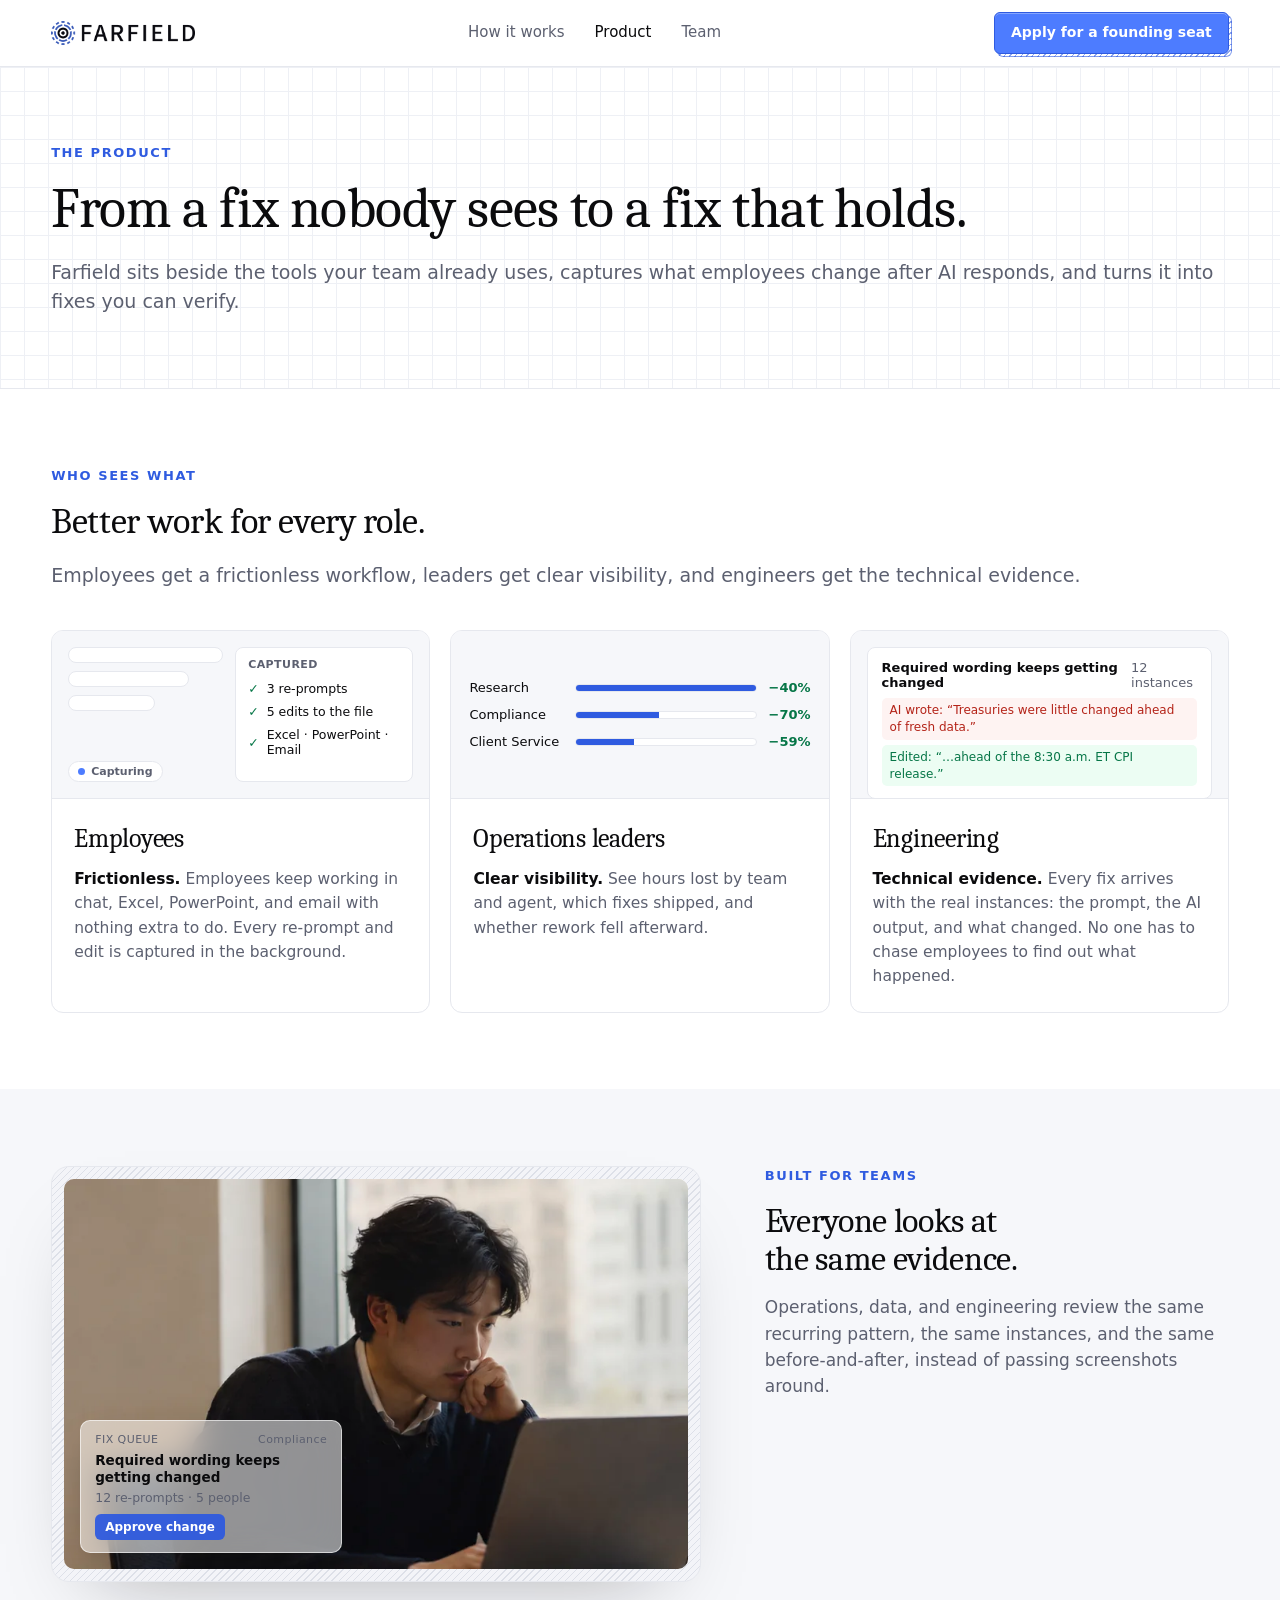
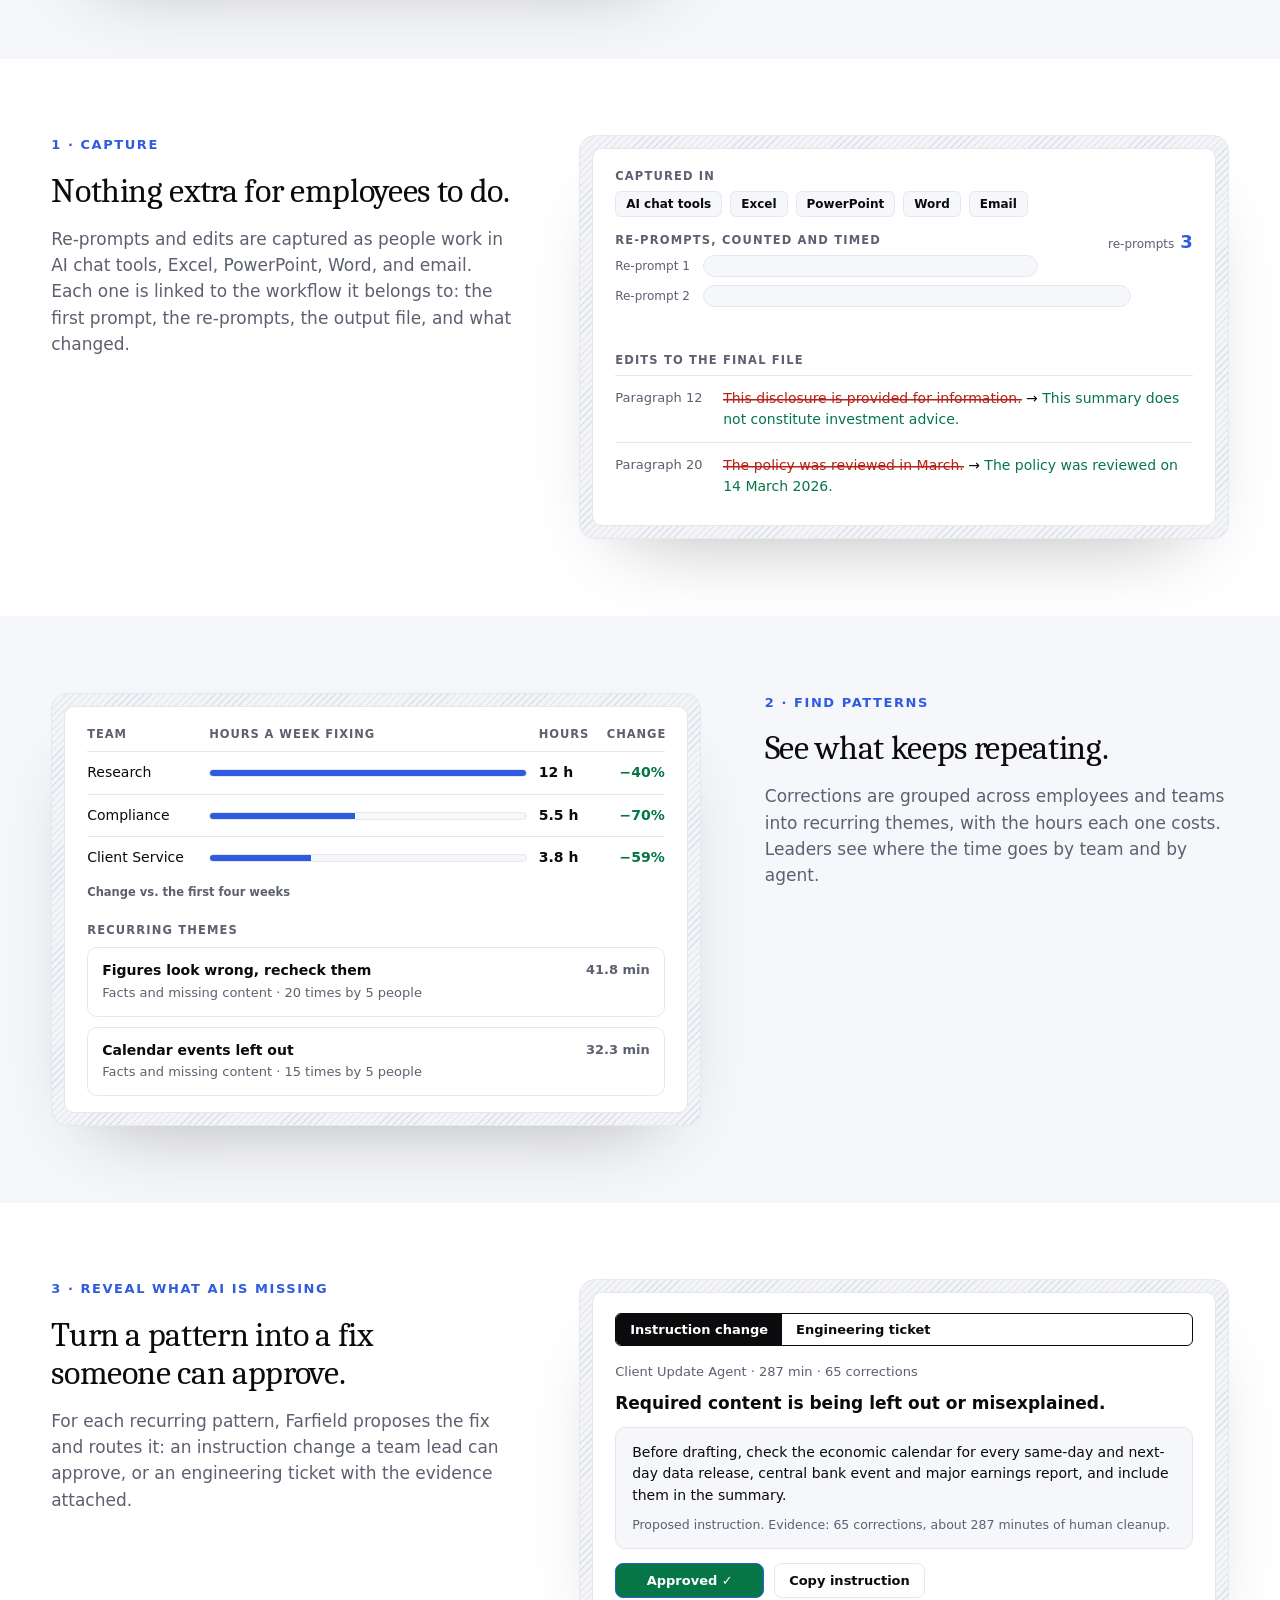
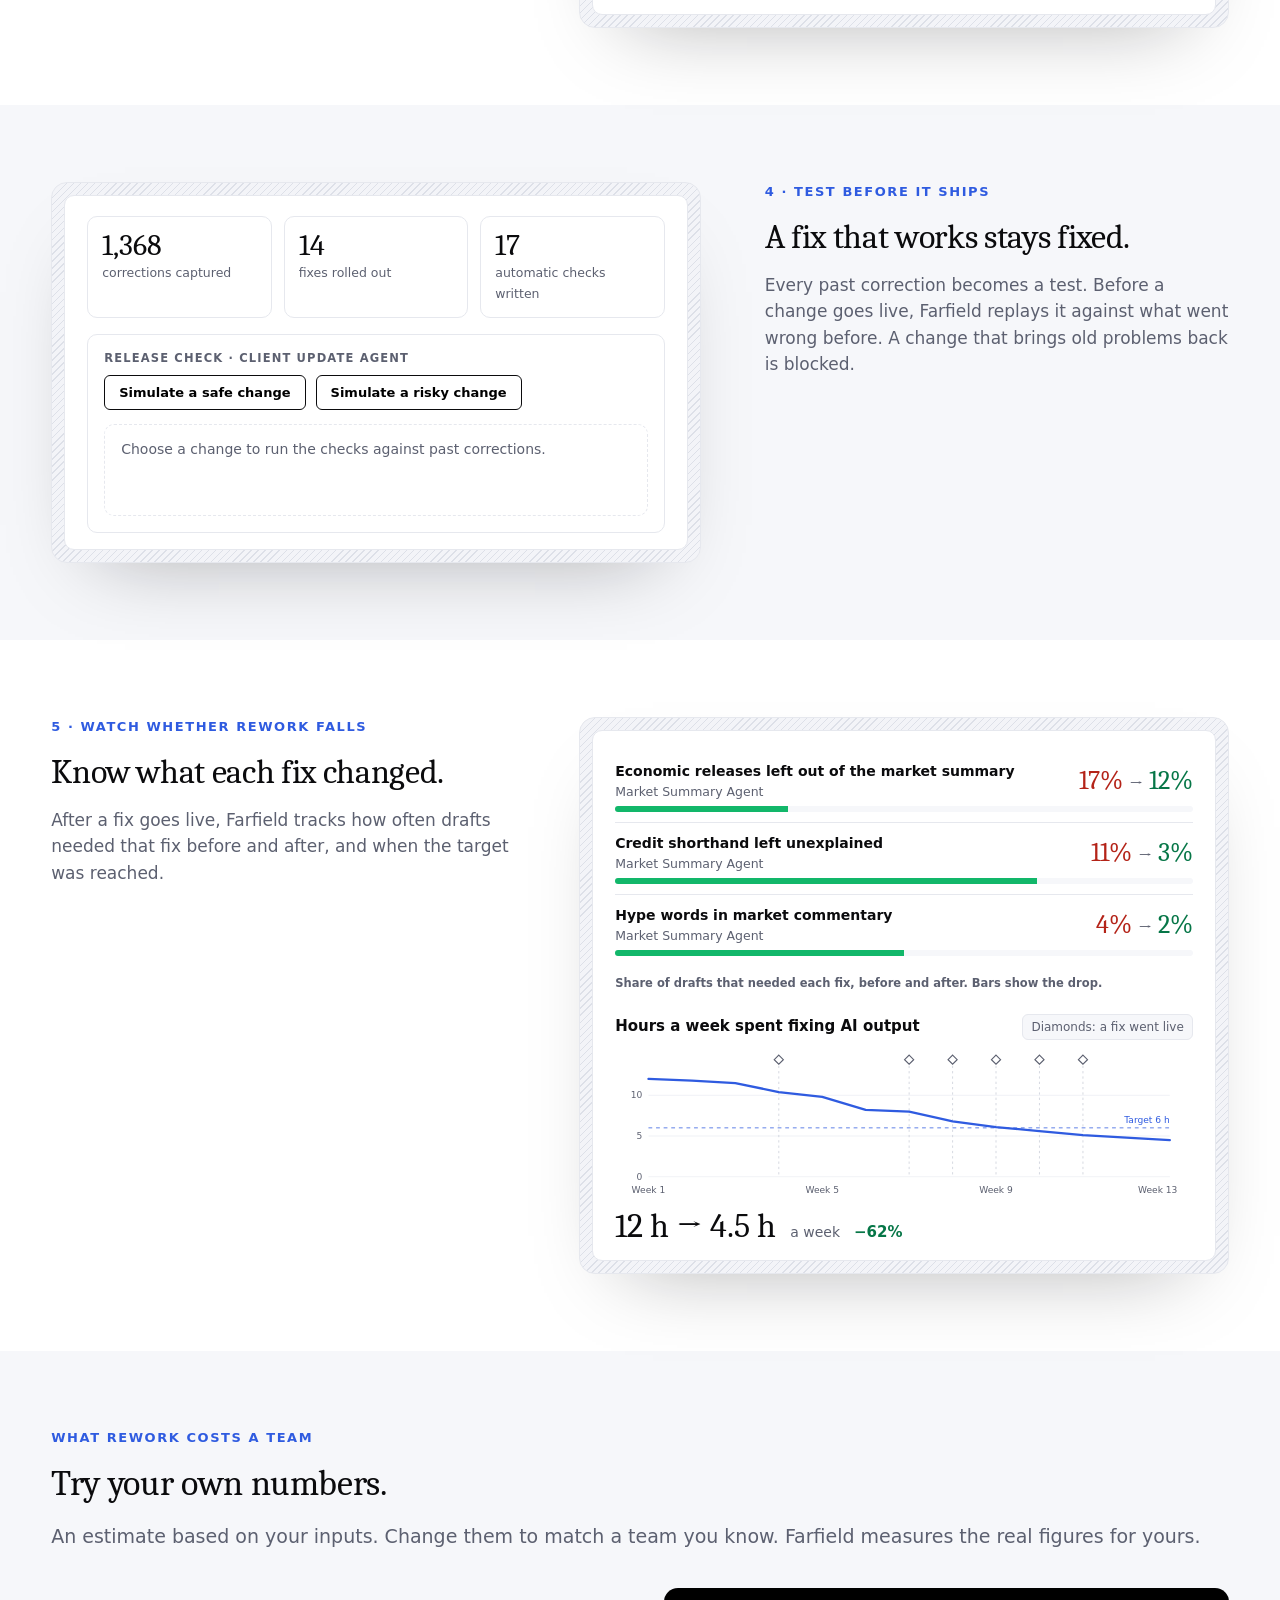
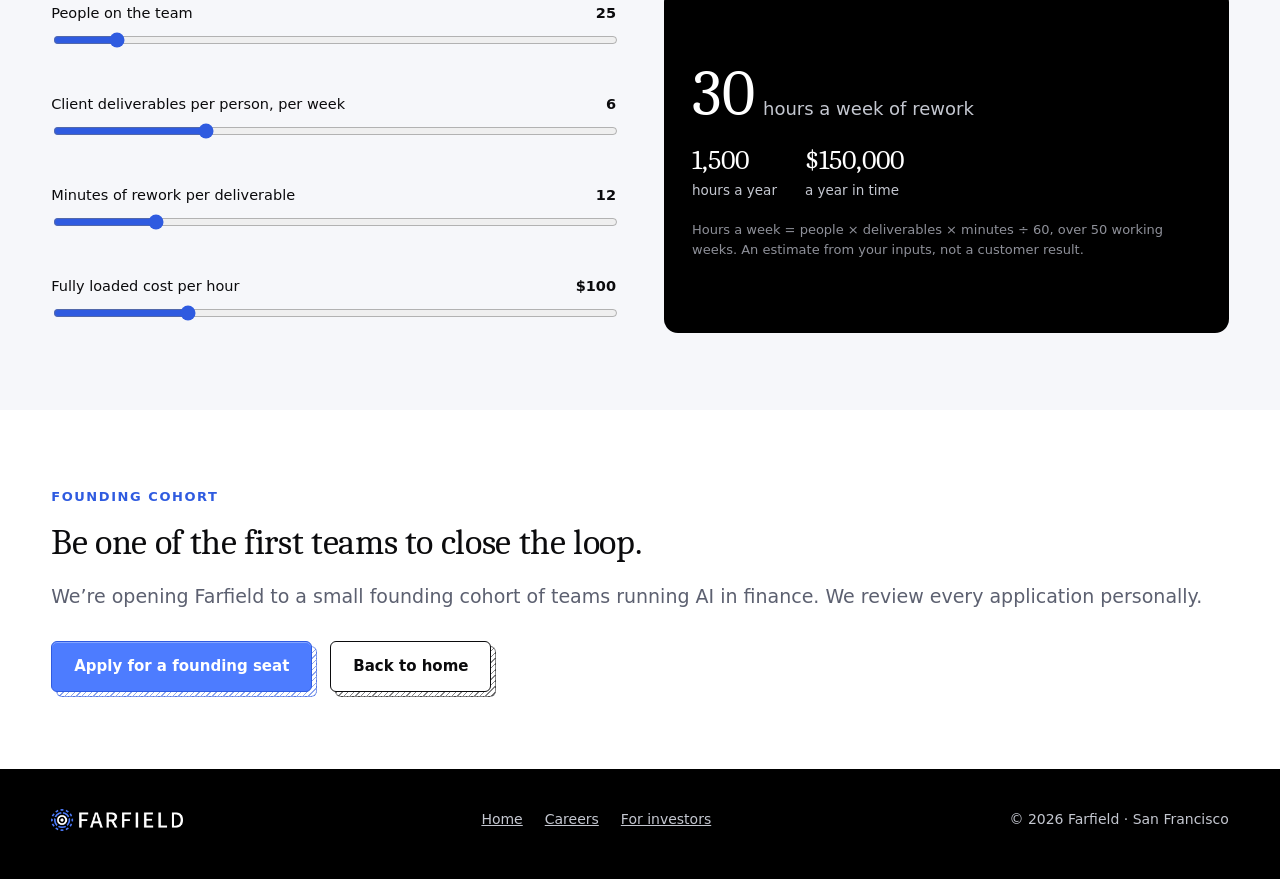
==== product.html @ 7dd1ace3 "Add files via upload" ====
<!doctype html>
<html lang="en" class="no-js">
<head>
<meta charset="utf-8">
<meta name="viewport" content="width=device-width, initial-scale=1">
<title>Product | Farfield</title>
<meta name="description" content="How Farfield captures what employees fix after AI responds, finds the patterns, proposes the fix, tests it, and tracks whether rework falls.">
<meta name="theme-color" content="#ffffff">
<link rel="canonical" href="https://withfarfield.com/product.html">
<link rel="icon" type="image/png" href="assets/favicon-64.png">
<meta property="og:title" content="Farfield | Product"><meta property="og:image" content="https://withfarfield.com/assets/og.png"><meta name="twitter:card" content="summary_large_image">
<script>document.documentElement.className='js';</script>
<style>
@font-face{font-family:"Caladea";src:url("assets/fonts/caladea-regular.woff") format("woff");font-weight:400;font-style:normal;font-display:swap}
@font-face{font-family:"Caladea";src:url("assets/fonts/caladea-bold.woff") format("woff");font-weight:700;font-style:normal;font-display:swap}
@font-face{font-family:"Caladea";src:url("assets/fonts/caladea-italic.woff") format("woff");font-weight:400;font-style:italic;font-display:swap}
:root{
  --ink:#0B0B0D;--muted:#5C6070;--line:#E6E8EE;--grid:#EEF0F5;--mist:#F6F7FA;
  --blue:#4D7CFF;--blue-dk:#2F5BE0;--black:#000;--panel:#0C0C0F;--panel-line:#2E2E34;--muted-d:#C4C7D0;
  /* Headlines: serif. Small text: sans. Swap --sans for the exact Judgment Labs font once confirmed. */
  --serif:"Caladea","Cambria",Georgia,"Times New Roman",serif;
  --sans:"Inter",system-ui,-apple-system,"Segoe UI",Roboto,"Helvetica Neue",Arial,sans-serif;
  --max:1440px;--pad:clamp(20px,4vw,56px);
}
*{box-sizing:border-box}
html{scroll-behavior:smooth;-webkit-text-size-adjust:100%}
body{margin:0;font-family:var(--sans);font-size:17px;line-height:1.55;color:var(--ink);background:#fff;-webkit-font-smoothing:antialiased}
img{max-width:100%;height:auto;display:block}
a{color:inherit}
h1,h2,h3{font-family:var(--serif);font-weight:400;margin:0;letter-spacing:-.01em}
p{margin:0}
.wrap{max-width:var(--max);margin:0 auto;padding:0 var(--pad)}
.skip{position:absolute;left:-999px;top:8px;background:var(--blue);color:#fff;padding:10px 16px;border-radius:8px;z-index:100}
.skip:focus{left:8px}
:focus-visible{outline:2px solid var(--blue);outline-offset:3px;border-radius:6px}
section{padding:clamp(64px,9vw,112px) 0}
.kicker{font-size:13px;letter-spacing:.12em;text-transform:uppercase;font-weight:600;color:var(--blue-dk);margin:0 0 16px}
h2{font-size:clamp(30px,4vw,48px);line-height:1.12;max-width:24ch}
.sub{color:var(--muted);font-size:clamp(17px,1.5vw,19px);max-width:56ch;margin-top:18px}

/* announcement + nav */
.ann{background:var(--black);color:#fff;font-size:15px;text-align:center;padding:11px 44px;position:relative}
.ann a{color:#fff;text-decoration:underline;text-underline-offset:3px;margin-left:8px;white-space:nowrap}
.ann button{position:absolute;right:12px;top:50%;transform:translateY(-50%);background:none;border:0;color:#fff;font-size:20px;line-height:1;cursor:pointer;padding:6px 10px;opacity:.8}
.nav{position:sticky;top:0;z-index:40;background:rgba(255,255,255,.86);-webkit-backdrop-filter:saturate(160%) blur(12px);backdrop-filter:saturate(160%) blur(12px);border-bottom:1px solid var(--line)}
.nav .wrap{display:flex;align-items:center;justify-content:space-between;height:66px;gap:20px}
.nav img{height:24px;width:auto}
.nav ul{display:flex;gap:30px;list-style:none;margin:0;padding:0;font-size:15px}
.nav ul a{text-decoration:none;color:var(--muted)}
.nav ul a:hover{color:var(--ink)}
.btn{display:inline-flex;align-items:center;gap:8px;font:inherit;font-size:15px;font-weight:600;text-decoration:none;border-radius:9px;padding:12px 20px;border:1px solid transparent;cursor:pointer;transition:transform .15s ease,background .15s ease,border-color .15s ease;white-space:nowrap}
.btn.primary{background:var(--blue);color:#fff}
.btn.primary:hover{background:#6189ff;transform:translateY(-1px)}
.btn.ghost{background:#fff;color:var(--ink);border-color:var(--line)}
.btn.ghost:hover{border-color:#c9cdd8}
.btn.sm{padding:9px 16px;font-size:14px}
.btn .short{display:none}

/* hero */
.hero{position:relative;padding:92px 0 96px;overflow:hidden;background-color:#fff;
  background-image:linear-gradient(var(--grid) 1px,transparent 1px),linear-gradient(90deg,var(--grid) 1px,transparent 1px);background-size:24px 24px;background-position:0 0}
.hero::after{content:"";position:absolute;left:0;right:0;bottom:0;height:140px;background:linear-gradient(rgba(255,255,255,0),#fff);pointer-events:none;z-index:1}
#field{position:absolute;inset:0;width:100%;height:100%;z-index:0;pointer-events:none}
.hero .wrap{position:relative;z-index:2}
.tray{position:relative;width:min(700px,100%);padding:14px;border-radius:20px;background:repeating-linear-gradient(135deg,#DDE0E8 0 1px,transparent 1px 5px),#F3F4F8;box-shadow:0 40px 90px -40px rgba(11,11,13,.3),0 1px 0 rgba(255,255,255,.8) inset}
.tray-tab{position:absolute;left:20px;top:-34px;height:36px;padding:0 20px;display:flex;align-items:center;font-size:14px;color:var(--muted);border-radius:12px 12px 0 0;background:repeating-linear-gradient(135deg,#DDE0E8 0 1px,transparent 1px 5px),#F3F4F8}
.tray-card{background:#fff;border:1px solid var(--line);border-radius:12px;padding:clamp(28px,4vw,48px)}
.tray h1{font-size:clamp(32px,3.6vw,50px);line-height:1.1}
.tray .sub{margin-top:22px;max-width:46ch}
.cta-row{display:flex;flex-wrap:wrap;gap:12px;margin-top:32px}
.snippet{position:absolute;z-index:3;right:max(var(--pad),calc((100vw - var(--max))/2 + var(--pad)));bottom:84px;width:340px;background:#fff;border:1px solid var(--line);border-radius:14px;padding:18px 18px 16px;box-shadow:0 30px 70px -30px rgba(11,11,13,.35);font-size:14px}
.snippet .top{display:flex;justify-content:space-between;align-items:center;color:var(--muted);font-size:12px;letter-spacing:.04em;margin-bottom:12px}
.snippet .chip{background:var(--mist);border-radius:999px;padding:3px 10px;color:var(--muted)}
.snippet h3{font-family:var(--sans);font-size:16px;font-weight:600;letter-spacing:0;line-height:1.3}
.snippet .meta{color:var(--muted);margin-top:4px}
.snippet .bar{height:6px;border-radius:99px;background:#ECEEF3;margin:14px 0 14px;overflow:hidden}
.snippet .bar i{display:block;height:100%;width:86%;background:var(--blue-dk);border-radius:99px}
.snippet .row{display:flex;gap:8px}
.snippet .pb{font-size:13px;font-weight:600;border-radius:8px;padding:8px 12px;border:1px solid var(--line)}
.snippet .pb.p{background:var(--blue-dk);border-color:var(--blue-dk);color:#fff}

/* problem */
.problem{background:#fff}
.flow{display:grid;grid-template-columns:repeat(4,1fr);gap:26px;margin:44px 0 0;padding:0;list-style:none}
.flow li{position:relative;background:#fff;border:1px solid var(--line);border-radius:14px;padding:22px 20px 24px;font-size:16px;line-height:1.45}
.flow li b{display:block;font-family:var(--serif);font-weight:400;font-size:32px;line-height:1;color:var(--blue-dk);margin-bottom:14px}
.flow li:not(:last-child)::after{content:"\203A";position:absolute;right:-20px;top:50%;transform:translateY(-50%);font-size:28px;color:var(--blue-dk)}
.flow li.hl{background:var(--black);border-color:var(--black);color:#fff}
.flow li.hl b{color:var(--blue)}
.contrast{margin-top:34px;color:var(--muted);max-width:66ch;font-size:16px}

/* how it works: tab viewer */
.how{background:var(--mist)}
.viewer{display:grid;grid-template-columns:minmax(0,5fr) minmax(0,7fr);gap:clamp(24px,4vw,48px);margin-top:48px;align-items:start}
.tabs{display:grid;gap:10px}
.tab{display:block;width:100%;text-align:left;font:inherit;background:transparent;border:1px solid transparent;border-radius:12px;padding:16px 18px;cursor:pointer;color:var(--muted);transition:background .15s,border-color .15s}
.tab .n{font-family:var(--serif);font-size:20px;color:var(--blue-dk);margin-right:10px}
.tab .t{font-family:var(--serif);font-size:22px;color:var(--ink)}
.tab .d{display:none;margin-top:8px;font-size:15.5px;line-height:1.5;color:var(--muted)}
.tab[aria-selected="true"]{background:#fff;border-color:var(--line);box-shadow:0 14px 40px -26px rgba(11,11,13,.25)}
.tab[aria-selected="true"] .d{display:block}
.tab:hover{background:rgba(255,255,255,.7)}
.frame{background:#fff;border:1px solid var(--line);border-radius:14px;padding:14px;box-shadow:0 30px 70px -40px rgba(11,11,13,.3)}
.frame figure{margin:0}
.frame img{width:100%;border-radius:8px;background:#fff}
.frame figcaption{margin-top:10px;font-size:12.5px;letter-spacing:.04em;color:var(--muted)}

/* hearing */
.hearing{background:var(--black);color:#fff}
.hearing h2{color:#fff;max-width:18ch}
.hearing .kicker{color:var(--blue)}
.hearing .sub{color:var(--muted-d)}
.cards3{display:grid;grid-template-columns:repeat(3,1fr);gap:18px;margin-top:48px}
.hc{background:#111116;border:1px solid #3A3D48;border-radius:16px;padding:32px 30px 36px}
.hc .num{display:inline-flex;align-items:center;justify-content:center;width:34px;height:34px;border-radius:50%;border:1px solid var(--blue);color:var(--blue);font-size:14px;font-weight:600;margin-bottom:22px}
.hc h3{font-size:28px;line-height:1.2;margin-bottom:14px}
.hc p{color:#D5D8E0;font-size:17px;line-height:1.6}

/* team */
.story{display:grid;grid-template-columns:7fr 5fr;gap:clamp(28px,5vw,72px);margin-top:44px;align-items:start}
.story h3{font-size:28px;margin-bottom:18px}
.story-main p{font-size:18px;line-height:1.65;color:#2A2D38;margin-bottom:18px;max-width:64ch}
.why{background:#fff;border:1px solid var(--line);border-radius:16px;padding:28px 28px 10px;list-style:none;margin:0}
.why li{padding:0 0 20px;font-size:16px;line-height:1.5;color:var(--muted)}
.why b{display:block;color:var(--ink);font-family:var(--serif);font-weight:400;font-size:21px;margin-bottom:4px}
.founders{display:grid;grid-template-columns:repeat(2,1fr);gap:20px;margin-top:48px}
.person{background:#fff;border:1px solid var(--line);border-radius:16px;padding:26px 28px;display:flex;gap:22px;align-items:center}
.person h3{font-size:28px}
.person .role{color:var(--muted);margin:4px 0 0;font-size:16px}
.person a{display:inline-block;margin-top:12px;color:var(--blue-dk);font-size:15px;font-weight:600;text-decoration:none}
.person a:hover{text-decoration:underline}
.avatar{width:92px;height:92px;border-radius:50%;flex:none;background:#E9ECF4 center/cover no-repeat;border:1px solid var(--line);display:flex;align-items:center;justify-content:center;font-family:var(--serif);font-size:30px;color:var(--blue-dk)}
.avatar.has-photo span{display:none}
.team-sec{background:var(--mist)}

/* apply */
.apply{background:#fff}
.apply .grid{display:grid;grid-template-columns:1fr 1fr;gap:clamp(32px,5vw,72px);align-items:start}
.formcard{background:var(--black);color:#fff;border-radius:18px;padding:clamp(26px,3vw,36px)}
.formcard h3{font-size:26px;margin-bottom:6px}
.formcard .hint{color:var(--muted-d);font-size:15px;margin-bottom:18px}
label{display:block;font-size:14px;color:var(--muted-d);margin:14px 0 6px}
input,select,textarea{width:100%;font:inherit;font-size:16px;color:#fff;background:#14141A;border:1px solid var(--panel-line);border-radius:9px;padding:12px 14px}
textarea{min-height:88px;resize:vertical}
input::placeholder,textarea::placeholder{color:#7b7f8d}
select{appearance:none;-webkit-appearance:none;background-image:linear-gradient(45deg,transparent 50%,#C4C7D0 50%),linear-gradient(135deg,#C4C7D0 50%,transparent 50%);background-position:calc(100% - 20px) 52%,calc(100% - 14px) 52%;background-size:6px 6px,6px 6px;background-repeat:no-repeat}
.two{display:grid;grid-template-columns:1fr 1fr;gap:14px}
.more{background:none;border:0;color:var(--blue);font:inherit;font-size:14px;cursor:pointer;padding:0;margin-top:14px}
.more[hidden]{display:none}
#extra[hidden]{display:none}
.hp{position:absolute;left:-9999px;opacity:0}
.formcard .btn{width:100%;justify-content:center;margin-top:22px;padding:14px 20px;font-size:16px}
.status{margin-top:14px;font-size:15px;color:#8FAEFF;min-height:1.2em}

footer{background:var(--black);color:var(--muted-d);padding:40px 0 48px;font-size:14px}
footer .wrap{display:flex;flex-wrap:wrap;gap:18px 36px;align-items:center;justify-content:space-between}
footer img{height:22px;width:auto}
footer .links{display:flex;gap:22px;flex-wrap:wrap}
footer a{color:var(--muted-d)}


/* ---- animated spreadsheet story ---- */
.sflow{display:grid;grid-template-columns:repeat(4,1fr);gap:26px;margin:44px 0 0;padding:0;list-style:none}
.sflow li{position:relative;background:#fff;border:1px solid var(--line);border-radius:14px;transition:border-color .3s,box-shadow .3s}
.sflow li:not(:last-child)::after{content:"\203A";position:absolute;right:-20px;top:46px;font-size:28px;color:var(--blue-dk);z-index:2}
.sflow li.active{border-color:var(--blue);box-shadow:0 18px 44px -26px rgba(47,91,224,.55)}
.sflow .viz{position:relative;height:128px;background:var(--mist);border-radius:13px 13px 0 0;border-bottom:1px solid var(--line);overflow:hidden}
.sflow .cap{padding:18px 20px 22px;font-size:16px;line-height:1.45}
.sflow .cap b{display:block;font-family:var(--serif);font-weight:400;font-size:30px;line-height:1;color:var(--blue-dk);margin-bottom:10px}
.sflow li.hl{background:var(--black);border-color:var(--black);color:#fff}
.sflow li.hl.active{border-color:var(--blue)}
.sflow li.hl .viz{background:#111116;border-bottom-color:#2E2E34}
.sflow li.hl .cap b{color:var(--blue)}
/* 1: sheet */
.sheet{position:absolute;inset:14px 16px;display:grid;grid-template-rows:repeat(4,1fr);gap:6px}
.sr{display:grid;grid-template-columns:1fr 1.2fr 1fr;gap:6px}
.sr:nth-child(1){--r:0}.sr:nth-child(2){--r:1}.sr:nth-child(3){--r:2}.sr:nth-child(4){--r:3}
.sr i{display:block;background:#fff;border:1px solid var(--line);border-radius:3px;opacity:0;transform:scaleX(.6);transform-origin:left;transition:opacity .35s ease,transform .35s ease;transition-delay:calc(var(--r)*.16s + var(--c)*.07s)}
.sr i:nth-child(1){--c:0}.sr i:nth-child(2){--c:1}.sr i:nth-child(3){--c:2}
.on .sr i{opacity:1;transform:none}
.sr.hot .lab{display:flex;align-items:center;padding-left:6px;font:12px var(--sans);color:var(--muted);font-style:normal}
.sr.hot .val{display:flex;align-items:center;justify-content:center;font:600 13px var(--sans);font-style:normal;color:#B42318;background:#FEF3F2;border-color:#FDA29B}
.tag{position:absolute;right:10px;top:8px;font:600 11px var(--sans);background:#FEF3F2;color:#B42318;border:1px solid #FDA29B;border-radius:99px;padding:2px 8px;opacity:0;transform:translateY(-4px);transition:opacity .35s ease 1s,transform .35s ease 1s}
.on .tag{opacity:1;transform:none}
/* 2: re-prompts */
.chat{position:absolute;left:16px;right:16px;top:14px;display:grid;gap:8px}
.chat .ln{display:block;height:20px;border-radius:10px;background:#fff;border:1px solid var(--line);width:0;opacity:0;transition:width .5s ease,opacity .3s ease}
.on .chat .ln:nth-child(1){width:62%;opacity:1;transition-delay:.2s}
.on .chat .ln:nth-child(2){width:80%;opacity:1;transition-delay:.9s;justify-self:end}
.on .chat .ln:nth-child(3){width:54%;opacity:1;transition-delay:1.6s}
.cnt{position:absolute;right:14px;bottom:8px;font:12px var(--sans);color:var(--muted)}
.cnt b{font:600 16px var(--sans);color:var(--blue-dk);margin-left:4px}
/* 3: fix by hand */
.fixcell{position:absolute;left:50%;top:46%;transform:translate(-50%,-50%);display:flex;align-items:center;gap:12px;font:600 22px var(--sans);white-space:nowrap}
.fixcell .o{position:relative;color:#B42318;background:#FEF3F2;border:1px solid #FDA29B;padding:6px 14px;border-radius:6px}
.fixcell .o::after{content:"";position:absolute;left:8px;right:8px;top:50%;height:2px;background:#B42318;transform:scaleX(0);transform-origin:left;transition:transform .5s ease .2s}
.on .fixcell .o::after{transform:scaleX(1)}
.fixcell .ar{color:var(--muted);font-size:18px;opacity:0;transition:opacity .3s ease .7s}
.on .fixcell .ar{opacity:1}
.fixcell .n{color:#067647;background:#ECFDF3;border:1px solid #A6F4C5;padding:6px 14px;border-radius:6px;opacity:0;transform:translateX(-8px);transition:opacity .45s ease .9s,transform .45s ease .9s}
.on .fixcell .n{opacity:1;transform:none}
.note{position:absolute;left:0;right:0;bottom:10px;text-align:center;font:12px var(--sans);color:var(--muted)}
/* 4: dots converge */
.dots{position:absolute;inset:0}
.dots i{position:absolute;width:9px;height:9px;border-radius:50%;background:var(--blue);opacity:0}
.on .dots i{animation:dotflow 2.3s ease forwards;animation-delay:calc(var(--k)*.06s)}
@keyframes dotflow{0%{opacity:0;transform:translate(0,0) scale(1)}15%{opacity:1}50%{opacity:1;transform:translate(0,0) scale(1)}85%{opacity:1;transform:translate(var(--tx),var(--ty)) scale(.5)}100%{opacity:0;transform:translate(var(--tx),var(--ty)) scale(.3)}}
.pillx{position:absolute;left:50%;top:50%;transform:translate(-50%,-50%) scale(.7);opacity:0;background:#fff;color:#000;font:600 13px var(--sans);padding:7px 14px;border-radius:999px;white-space:nowrap;transition:opacity .4s ease 1.9s,transform .4s ease 1.9s}
.on .pillx{opacity:1;transform:translate(-50%,-50%) scale(1)}

/* ---- field diagram ---- */
.field{background:var(--black);color:#fff}
.field .kicker{color:var(--blue)}
.field h2{color:#fff}
.field .sub{color:var(--muted-d)}
.field-grid{display:grid;grid-template-columns:5fr 7fr;gap:clamp(24px,5vw,72px);align-items:center}
.diagram svg{width:100%;height:auto;display:block}
.rg{animation:pulse 4s ease-in-out infinite;animation-delay:calc(var(--i)*.32s)}
@keyframes pulse{0%,100%{opacity:.38}40%{opacity:1}}
.dg-cap{display:none}
.dg-b{font:600 15px var(--sans);letter-spacing:.14em;fill:#8FAEFF}
.dg-s{font:400 22px var(--serif);fill:#fff}

/* ---- product cards in code ---- */
.frame .ui{padding:8px 8px 4px;font-size:14px;color:var(--ink)}
.ui[hidden]{display:none}
.ui-head{display:flex;justify-content:space-between;align-items:center;gap:10px;flex-wrap:wrap;margin-bottom:6px}
.ui-head b{font-weight:600;font-size:15px}
.pill{font-size:12px;background:var(--mist);border:1px solid var(--line);border-radius:6px;padding:3px 8px;color:var(--muted)}
.ui-sub{color:var(--muted);font-size:13px;margin-bottom:12px}
.smp{margin-top:14px;font-size:12.5px;letter-spacing:.04em;color:var(--muted)}
.drow{display:grid;grid-template-columns:96px 1fr;gap:12px;padding:12px 0;border-top:1px solid var(--line);align-items:start}
.drow .loc{color:var(--muted);font-size:13px}
.drow .txt{line-height:1.5}
.old{color:#B42318;background:linear-gradient(#B42318,#B42318) no-repeat 0 58%/0% 1.5px;transition:background-size .6s ease var(--d,0s)}
.live .old{background-size:100% 1.5px}
.new{color:#067647;opacity:0;transform:translateY(3px);transition:opacity .5s ease calc(var(--d,0s) + .55s),transform .5s ease calc(var(--d,0s) + .55s)}
.live .new{opacity:1;transform:none}
.rm{color:var(--muted)}
.bar-row{display:flex;justify-content:space-between;margin-top:14px;font-size:14px}
.bar-row em{font-style:normal;color:var(--muted)}
.track{height:7px;border-radius:99px;background:#ECEEF3;margin-top:8px;overflow:hidden}
.track i{display:block;height:100%;width:0;background:var(--blue-dk);border-radius:99px;transition:width .9s ease .15s}
.live .track i{width:var(--w)}
.cluster{margin-top:20px;border:1px solid var(--line);border-radius:10px;padding:14px 16px;display:flex;gap:16px;align-items:center}
.ppl{display:flex}
.ppl i{width:24px;height:24px;border-radius:50%;border:2px solid #fff;background:#E1E5EF;margin-left:-6px;transition:background .3s ease calc(var(--k)*.15s + .5s)}
.ppl i:first-child{margin-left:0}
.live .ppl i{background:var(--blue-dk)}
.cluster b{display:block;font-weight:600}
.cluster span{color:var(--muted);font-size:13px}
.fixcard .meta{display:flex;gap:10px;align-items:center;flex-wrap:wrap;color:var(--muted);font-size:13px}
.fixcard .meta i{display:inline-block;width:8px;height:8px;border-radius:50%;background:var(--blue-dk);margin-right:6px}
.fixcard h4{font-family:var(--sans);font-size:17px;font-weight:600;margin:10px 0 4px;letter-spacing:0}
.fixcard .ev{color:var(--muted);font-size:13px}
.instr{margin-top:14px;background:var(--mist);border:1px solid var(--line);border-radius:10px;padding:14px 16px;line-height:1.55;opacity:0;transform:translateY(6px);transition:opacity .6s ease .2s,transform .6s ease .2s}
.live .instr{opacity:1;transform:none}
.instr small{display:block;color:var(--muted);margin-top:8px;font-size:12.5px}
.brow{display:flex;gap:10px;margin-top:14px}
.bt{position:relative;font:600 13px var(--sans);border-radius:8px;padding:9px 14px;border:1px solid var(--line);background:#fff}
.bt.p{background:var(--blue-dk);border-color:var(--blue-dk);color:#fff;overflow:hidden;min-width:130px;text-align:center}
.bt.p .l2{position:absolute;inset:0;display:flex;align-items:center;justify-content:center;background:#067647;opacity:0;transition:opacity .4s ease 1.6s}
.live .bt.p .l2{opacity:1}
.chart svg{width:100%;height:auto;display:block}
.chart .p{fill:none;stroke:var(--blue-dk);stroke-width:3;stroke-linecap:round;stroke-linejoin:round;stroke-dasharray:var(--len);stroke-dashoffset:var(--len);transition:stroke-dashoffset 1.6s ease .2s}
.chart.live .p{stroke-dashoffset:0}
.chart .dm{fill:#fff;stroke:#5C6070;stroke-width:1.5;opacity:0;transition:opacity .35s ease calc(.5s + var(--k)*.22s)}
.chart.live .dm{opacity:1}
.chart .vl{stroke:#C9CDD8;stroke-width:1;stroke-dasharray:3 4;opacity:0;transition:opacity .35s ease calc(.5s + var(--k)*.22s)}
.chart.live .vl{opacity:1}
.chart text{font:12px var(--sans);fill:#5C6070}
.chart .tg{stroke:#2F5BE0;stroke-width:1;stroke-dasharray:5 5}
.stat{display:flex;align-items:baseline;gap:14px;margin-top:6px}
.stat b{font-family:var(--serif);font-weight:400;font-size:34px;line-height:1}
.stat span{color:var(--muted);font-size:14px}
.stat em{font-style:normal;font-weight:600;color:#067647;font-size:15px}
@media (max-width:960px){.sflow{grid-template-columns:repeat(2,1fr)}.sflow li:nth-child(2)::after{display:none}.field-grid{grid-template-columns:1fr}}
@media (max-width:560px){.dg-cap{display:grid;grid-template-columns:1fr 1fr;gap:14px;margin-top:14px;font-size:15px;color:var(--muted-d)}.dg-cap b{display:block;color:#8FAEFF;font:600 12px var(--sans);letter-spacing:.14em;text-transform:uppercase;margin-bottom:2px}.sflow{grid-template-columns:1fr}.sflow li::after{display:none!important}.drow{grid-template-columns:1fr;gap:4px}}
@media (prefers-reduced-motion:reduce){
  .rg{animation:none;opacity:.9}
  .sr i,.chat .ln,.fixcell *,.dots i,.pillx,.tag,.old,.new,.track i,.instr,.bt .l2,.chart *,.ppl i{transition:none!important;animation:none!important}
}


/* ---- buttons: squared, with a hatched offset ---- */
.btn{border-radius:6px;padding:13px 22px;font-size:15px}
.btn.primary{background:var(--blue);border-color:#2F5BE0;box-shadow:inset 0 1px 0 rgba(255,255,255,.32)}
.btn.primary:hover{background:#5985ff;transform:none}
.btn.ghost{background:#fff;border:1px solid var(--ink);color:var(--ink)}
.btn.ghost:hover{background:var(--mist);border-color:var(--ink)}
.btn.sm{padding:9px 16px;font-size:14px}
.bw{position:relative;display:inline-block;isolation:isolate;vertical-align:top}
.bw::before{content:"";position:absolute;inset:0;border-radius:6px;transform:translate(5px,5px);z-index:-1;border:1px solid rgba(47,91,224,.6);background:repeating-linear-gradient(135deg,rgba(47,91,224,.55) 0 1px,transparent 1px 4px)}
.bw.g::before{border-color:rgba(11,11,13,.5);background:repeating-linear-gradient(135deg,rgba(11,11,13,.5) 0 1px,transparent 1px 4px)}
.bw.s::before{transform:translate(3px,3px)}
.bw .btn{position:relative;transition:transform .14s ease,background .14s ease}
.bw:hover .btn{transform:translate(3px,3px)}
.bw.s:hover .btn{transform:translate(2px,2px)}
.bw:active .btn{transform:translate(5px,5px)}
.bw.s:active .btn{transform:translate(3px,3px)}
.formcard .bw{display:block;margin-right:5px}
.formcard .bw .btn{width:100%}
.cta-row{gap:18px}
@media (prefers-reduced-motion:reduce){.bw .btn{transition:none}}

.vcards{display:grid;grid-template-columns:repeat(3,1fr);gap:20px;margin-top:44px}
.vc{background:#fff;border:1px solid var(--line);border-radius:12px;overflow:hidden;display:flex;flex-direction:column}
.vc .viz{position:relative;height:168px;background:var(--mist);border-bottom:1px solid var(--line);overflow:hidden}
.vc .body{padding:20px 22px 24px}
.vc h3{font-size:26px;margin:0 0 8px}
.cl{list-style:none;margin:6px 0 0;padding:0;display:grid;gap:8px;font:12.5px var(--sans)}
.cl li{display:flex;gap:8px;align-items:center;opacity:0;transform:translateX(-6px);transition:opacity .4s ease calc(var(--k)*.4s + .3s),transform .4s ease calc(var(--k)*.4s + .3s)}
.cl li::before{content:"\2713";color:#067647;font-weight:700}
.live .cl li{opacity:1;transform:none}
.vc p{color:var(--muted);font-size:15.5px;line-height:1.55}
.st{display:inline-flex;align-items:center;gap:7px;font:600 12px var(--sans);letter-spacing:.02em;border-radius:99px;padding:4px 11px;border:1px solid var(--line);background:#fff;color:var(--muted)}
.st i{width:7px;height:7px;border-radius:50%;background:#12B76A;flex:none}
.st.part i{background:var(--blue)}
.st.next i{background:#98A2B3}
/* employee */
.vz-emp{display:grid;grid-template-columns:1fr 1.15fr;gap:12px;padding:16px}
.emp-l{position:relative;display:grid;gap:8px;align-content:start}
.emp-l i{display:block;height:16px;border-radius:8px;background:#fff;border:1px solid var(--line)}
.emp-l .b2{width:78%}.emp-l .b3{width:56%}
.cap-pill{position:absolute;left:0;bottom:0;display:inline-flex;align-items:center;gap:6px;font:600 11px var(--sans);background:#fff;border:1px solid var(--line);border-radius:99px;padding:3px 9px;color:var(--muted)}
.cap-pill u{width:7px;height:7px;border-radius:50%;background:var(--blue);display:block;animation:blink 1.8s ease-in-out infinite}
@keyframes blink{0%,100%{opacity:.35}50%{opacity:1}}
.emp-r{background:#fff;border:1px solid var(--line);border-radius:8px;padding:10px 12px;display:flex;flex-direction:column;gap:4px}
.emp-r small{font:600 11px var(--sans);color:var(--muted);letter-spacing:.04em}
.emp-r svg{width:100%;height:46px}
.emp-r .sp{fill:none;stroke:var(--blue-dk);stroke-width:2.4;stroke-linecap:round;stroke-linejoin:round;stroke-dasharray:1;stroke-dashoffset:1;transition:stroke-dashoffset 1.4s ease .2s}
.live .emp-r .sp{stroke-dashoffset:0}
.emp-r em{font:italic 12px var(--sans);color:var(--muted)}
/* ops */
.vz-ops{padding:18px 18px;display:grid;gap:12px;align-content:center}
.or{display:grid;grid-template-columns:96px 1fr 44px;gap:10px;align-items:center;font:13px var(--sans)}
.or i{display:block;height:8px;border-radius:99px;background:#fff;border:1px solid var(--line);position:relative;overflow:hidden}
.or i::after{content:"";position:absolute;inset:0;width:0;background:var(--blue-dk);transition:width 1s ease .2s}
.live .or i::after{width:var(--w)}
.or b{font-weight:600;color:#067647;text-align:right}
/* engineering */
.vz-eng{padding:16px}
.eng{background:#fff;border:1px solid var(--line);border-radius:8px;padding:12px 14px;font:13px var(--sans);display:grid;gap:8px}
.eng .t{display:flex;justify-content:space-between;gap:8px;font-weight:600}
.eng .t span{color:var(--muted);font-weight:400}
.inst{display:grid;gap:5px;font-size:12px;line-height:1.4}
.inst .a{color:#B42318;background:#FEF3F2;border-radius:5px;padding:4px 8px}
.inst .e{color:#067647;background:#ECFDF3;border-radius:5px;padding:4px 8px;opacity:0;transform:translateY(4px);transition:opacity .5s ease .9s,transform .5s ease .9s}
.live .inst .e{opacity:1;transform:none}
@media (max-width:960px){.vcards{grid-template-columns:1fr}}
@media (prefers-reduced-motion:reduce){.cl li,.emp-r .sp,.or i::after,.inst .e,.cap-pill u{transition:none!important;animation:none!important}}

.tray2{margin:0;padding:12px;border-radius:18px;background:repeating-linear-gradient(135deg,#DDE0E8 0 1px,transparent 1px 5px),#F3F4F8;border:1px solid var(--line);box-shadow:0 36px 80px -46px rgba(11,11,13,.35)}
.tray2 figcaption{font:12px var(--sans);color:var(--muted);padding:10px 4px 0;letter-spacing:.03em}
.quiet-sec{padding:clamp(24px,4vw,48px) 0 clamp(40px,6vw,72px);background:#fff}
.quiet{position:relative;height:clamp(320px,31vw,430px);border-radius:10px;overflow:hidden;background:#E9E1D6}
.quiet img{position:absolute;inset:0;width:100%;height:100%;object-fit:cover;object-position:72% 40%;max-width:none}
.quiet::after{content:"";position:absolute;inset:0;background:linear-gradient(90deg,rgba(247,244,239,.97) 0%,rgba(247,244,239,.88) 32%,rgba(247,244,239,0) 60%)}
.quiet-in{position:absolute;z-index:2;left:clamp(24px,4vw,56px);top:50%;transform:translateY(-50%);max-width:min(520px,44%)}
.quiet-in h2{font-size:clamp(28px,3.4vw,42px);max-width:14ch}
.quiet-in .sub{font-size:16.5px;margin-top:14px}
.q-chip{position:absolute;z-index:2;right:clamp(16px,3vw,40px);bottom:clamp(16px,3vw,34px);background:rgba(255,255,255,.92);-webkit-backdrop-filter:blur(8px);backdrop-filter:blur(8px);border:1px solid var(--line);border-radius:10px;padding:12px 16px;font:13px var(--sans);display:flex;align-items:center;gap:12px;box-shadow:0 20px 50px -24px rgba(11,11,13,.5)}
.q-chip b{font:600 18px var(--sans);color:var(--blue-dk)}
.q-chip .ok{color:#067647;font-weight:600}
.qimg{position:relative;border-radius:10px;overflow:hidden;background:#E9E1D6}
.qimg img{width:100%;height:auto;display:block}
.q-card{position:absolute;left:14px;bottom:14px;width:min(262px,72%);background:rgba(255,255,255,.94);-webkit-backdrop-filter:blur(8px);backdrop-filter:blur(8px);border:1px solid var(--line);border-radius:10px;padding:12px 14px;font:12.5px var(--sans);box-shadow:0 20px 50px -24px rgba(11,11,13,.55)}
.q-card small{display:flex;justify-content:space-between;color:var(--muted);font-size:11px;letter-spacing:.04em;margin-bottom:6px}
.q-card b{display:block;font-size:13.5px;font-weight:600;line-height:1.3}
.q-card .m{color:var(--muted);margin:3px 0 9px}
.q-card .pb{display:inline-block;font:600 12px var(--sans);background:var(--blue-dk);color:#fff;border-radius:6px;padding:6px 10px}
@media (max-width:760px){
  .quiet{height:auto;background:#fff}
  .quiet img{position:relative;height:230px;object-position:68% 40%}
  .quiet::after{display:none}
  .quiet-in{position:relative;left:auto;top:auto;transform:none;max-width:none;padding:22px 20px 24px}
  .quiet-in h2{max-width:none}
  .q-chip{right:12px;top:168px;bottom:auto}
}

.sub.one{max-width:none}
@media (min-width:1100px){.sub.one{white-space:nowrap}}
.views{background:#fff}
.field{padding:clamp(36px,4.6vw,66px) 0}
.field-grid{grid-template-columns:6fr 6fr}
.field .diagram{width:100%;max-width:500px;margin-left:auto}
.field .sub{max-width:50ch}
.frame{background:repeating-linear-gradient(135deg,#DDE0E8 0 1px,transparent 1px 5px),#F3F4F8;border:1px solid var(--line);border-radius:16px;padding:12px;box-shadow:0 36px 80px -46px rgba(11,11,13,.35)}
.frame .ui{background:#fff;border:1px solid var(--line);border-radius:10px;padding:22px 22px 16px}
.ph{display:none}
@media (max-width:960px){
  .hero{padding:80px 0 56px}
  .field-grid{grid-template-columns:1fr}
  .field .diagram{margin:0 auto}
  .field .sub{max-width:none}
  .viewer .tabs{display:none}
  .viewer{margin-top:32px}
  .frame{background:none;border:0;padding:0;box-shadow:none;display:grid;gap:22px}
  .frame .ui,.frame .ui[hidden]{display:block}
  .ph{display:block;margin:0 0 16px}
  .ph .n{font-family:var(--serif);font-size:22px;color:var(--blue-dk);margin-right:10px}
  .ph b{font-family:var(--serif);font-weight:400;font-size:24px}
  .ph p{color:var(--muted);font-size:15.5px;margin-top:8px;line-height:1.5}
}

.problem{padding-bottom:clamp(34px,4.2vw,60px)}
.hearing .tray2{background:repeating-linear-gradient(135deg,#2E2E34 0 1px,transparent 1px 5px),#0C0C0F;border-color:#2E2E34;box-shadow:none}
.hearing .quiet .kicker{color:var(--blue-dk)}
.hearing .quiet h2{color:var(--ink)}
.hearing .quiet .sub{color:var(--muted)}
.hearing .cards3{margin-top:38px}

.snippet{opacity:0;transform:translateY(34px) scale(.86) rotate(-3deg);box-shadow:7px 7px 0 0 rgba(47,91,224,.13),0 30px 70px -30px rgba(11,11,13,.38)}
.snippet.pop{animation:snpop .95s cubic-bezier(.2,1.25,.35,1) forwards,snfloat 7s ease-in-out 1.3s infinite}
@keyframes snpop{0%{opacity:0;transform:translateY(34px) scale(.86) rotate(-3deg)}55%{opacity:1;transform:translateY(-8px) scale(1.035) rotate(.8deg)}100%{opacity:1;transform:translateY(0) scale(1) rotate(-1.2deg)}}
@keyframes snfloat{0%,100%{transform:translateY(0) rotate(-1.2deg)}50%{transform:translateY(-6px) rotate(-.5deg)}}
.snippet .bar i{width:0;transition:width 1.3s ease .5s}
.snippet.pop .bar i{width:86%}
.snippet.out{animation:snout .7s ease forwards}
@keyframes snout{from{opacity:1;transform:translateY(0) scale(1) rotate(-1.2deg)}to{opacity:0;transform:translateY(-24px) scale(.94) rotate(1.6deg)}}
.snippet.out .bar i{width:86%;transition:none}
.snippet:not(.pop):not(.out) .bar i{transition:none}
.snippet .pb.p{position:relative;overflow:hidden;transition:transform .18s ease,background .25s ease,border-color .25s ease}
.snippet .pb.p .l2{position:absolute;inset:0;display:flex;align-items:center;justify-content:center;opacity:0;transition:opacity .25s ease}
.snippet.done .pb.p{transform:scale(.95);background:#067647;border-color:#067647}
.snippet .pb.p .l1{transition:opacity .2s ease}
.snippet.done .pb.p .l1{opacity:0}
.snippet.done .pb.p .l2{opacity:1}
.contrast{max-width:none}
@media (min-width:1100px){.contrast{white-space:nowrap}}
.quiet-sec{padding-top:0}
.quiet-in{max-width:min(560px,48%)}
.quiet-in h2{max-width:17ch}
.q-chip{display:block;padding:12px 14px;opacity:0;transform:translateY(16px) scale(.94);transition:opacity .5s ease .5s,transform .7s cubic-bezier(.2,1.25,.35,1) .5s}
.live .q-chip{opacity:1;transform:none}
.q-chip .pl{display:flex;gap:6px;flex-wrap:wrap}
.q-chip .pl span{font:600 11.5px var(--sans);border:1px solid var(--line);background:var(--mist);border-radius:5px;padding:3px 8px}
.q-chip .one{margin-top:9px;font:600 13px var(--sans);color:#067647;display:flex;gap:8px;align-items:center}
.q-chip .one i{font-style:normal}
footer .fnote{width:100%;font-size:12.5px;color:#8E9099;margin:2px 0 0}
@media (prefers-reduced-motion:reduce){.snippet{opacity:1;transform:rotate(-1.2deg);animation:none!important}.snippet .bar i{width:86%;transition:none}.q-chip{opacity:1;transform:none;transition:none}}
@media (max-width:760px){.q-chip{position:absolute;right:12px;left:12px;top:140px;bottom:auto}.quiet-in{max-width:none}}

section{padding:clamp(34px,4.2vw,60px) 0}
.hero{padding-bottom:80px}
.how .viewer{margin-top:44px}
.vcards{margin-top:40px}
.hear-head{display:grid;grid-template-columns:5fr 7fr;gap:clamp(8px,2vw,24px);align-items:center}
.hear-text h2{max-width:14ch}
.hear-text .sub{margin-top:16px;max-width:44ch}
.hear-img{border-radius:0 12px 12px 0;overflow:hidden;line-height:0}
.hear-img img{width:100%;height:auto;display:block}
.hearing .cards3{margin-top:38px}
.ghosts{position:absolute;inset:0;z-index:2;pointer-events:none}
.gh{position:absolute;left:var(--x);top:var(--y);width:208px;padding:11px 13px;border-radius:10px;background:rgba(255,255,255,.32);border:1px solid rgba(255,255,255,.5);box-shadow:0 14px 34px -24px rgba(11,11,13,.22);-webkit-backdrop-filter:blur(7px);backdrop-filter:blur(7px);font:12.5px var(--sans);opacity:0;transform:translateY(18px) scale(.9) rotate(var(--r))}
.gh small{display:block;font:600 10.5px var(--sans);letter-spacing:.09em;text-transform:uppercase;color:#9AA0B2;margin-bottom:5px}
.gh b{display:block;font-weight:600;color:rgba(11,11,13,.55);font-size:13px;line-height:1.3}
.gh span{color:rgba(92,96,112,.72)}
.gh.show{animation:ghin .85s cubic-bezier(.2,1.3,.35,1) forwards,ghbob 7s ease-in-out .85s infinite}
.gh.hide{animation:ghout .9s ease forwards}
@keyframes ghin{0%{opacity:0;transform:translateY(18px) scale(.9) rotate(var(--r))}60%{opacity:.58;transform:translateY(-4px) scale(1.03) rotate(var(--r))}100%{opacity:.4;transform:translateY(0) scale(1) rotate(var(--r))}}
@keyframes ghbob{0%,100%{transform:translateY(0) rotate(var(--r))}50%{transform:translateY(-7px) rotate(calc(var(--r) * .6))}}
@keyframes ghout{from{opacity:.4;transform:translateY(0) scale(1) rotate(var(--r))}to{opacity:0;transform:translateY(-10px) scale(.97) rotate(var(--r))}}
@media (max-width:1100px){.ghosts{display:none}}
@media (max-width:960px){.hear-head{grid-template-columns:1fr}.hear-img{border-radius:12px;margin-top:8px}}
@media (prefers-reduced-motion:reduce){.gh:nth-child(-n+3){opacity:.4;transform:rotate(var(--r))}.gh{animation:none!important}}
/* photo overlay: translucent glass */
.q-card{left:16px;bottom:16px;background:rgba(255,255,255,.55);-webkit-backdrop-filter:blur(16px) saturate(1.5);backdrop-filter:blur(16px) saturate(1.5);border:1px solid rgba(255,255,255,.6);box-shadow:0 14px 36px -18px rgba(11,11,13,.5);opacity:0;transform:translateY(12px) scale(.96);transition:opacity .5s ease .5s,transform .7s cubic-bezier(.2,1.25,.35,1) .5s}
.live .q-card{opacity:1;transform:none}
.q-card .pb{background:rgba(47,91,224,.94)}
@media (prefers-reduced-motion:reduce){.q-card{opacity:1;transform:none;transition:none}}

.join{margin-top:clamp(28px,4vw,48px);display:grid;grid-template-columns:5fr 7fr;gap:clamp(24px,5vw,64px);align-items:start;padding-top:clamp(28px,4vw,44px);border-top:1px solid var(--line)}
.join h3{font-family:var(--serif);font-weight:400;font-size:clamp(26px,3vw,34px);line-height:1.15;margin-top:6px}
.join .j-sub{color:var(--muted);margin-top:14px;max-width:40ch}
.jcard{padding:12px;border-radius:16px;background:repeating-linear-gradient(135deg,#DDE0E8 0 1px,transparent 1px 5px),#F3F4F8;border:1px solid var(--line)}
.jcard form{background:#fff;border:1px solid var(--line);border-radius:10px;padding:22px;display:grid;gap:14px}
.jcard label{display:block;font:600 13px var(--sans);margin-bottom:6px;color:var(--ink)}
.jcard input,.jcard textarea{width:100%;font:15px var(--sans);padding:11px 12px;border:1px solid var(--line);border-radius:6px;background:#fff;color:var(--ink)}
.jcard textarea{min-height:112px;resize:vertical}
.jcard input:focus,.jcard textarea:focus{outline:2px solid var(--blue);outline-offset:1px;border-color:var(--blue)}
.jcard .two{display:grid;grid-template-columns:1fr 1fr;gap:14px}
.jcard .status{font-size:14px;color:var(--muted);min-height:20px;margin:0}
.jcard .hp{position:absolute;left:-9999px;width:1px;height:1px;overflow:hidden}
.jcard .bw{justify-self:start;margin-right:5px}
@media (max-width:960px){.join{grid-template-columns:1fr}.jcard .two{grid-template-columns:1fr}}

.hearing,.field{background:#26272d}
.problem .sub.one,.contrast{font-size:clamp(16px,1.4vw,18px)}
.tray .sub{font-size:clamp(16px,1.3vw,17.5px);text-wrap:balance;max-width:none}
.hear-img{border-radius:12px 12px 0 0}
.cards3{gap:0;margin-top:38px;border-top:1px solid #4B4C55}
.hc{background:none;border:0;border-radius:0;padding:28px 32px 8px 0;position:relative}
.hc+.hc{padding-left:32px;border-left:1px solid #45464F}
.hc::before{content:"";position:absolute;top:-1px;left:0;width:36px;height:2px;background:var(--blue)}
.hc+.hc::before{left:32px}
.hc .num{display:block;width:auto;height:auto;border:0;border-radius:0;margin:0 0 14px;font:600 12.5px var(--sans);letter-spacing:.16em;color:var(--blue)}
.hc h3{font-size:26px;margin-bottom:12px}
.hc p{color:#C4C8D2;font-size:16.5px}
.vc p b{color:var(--ink);font-weight:600}
.signoff{margin-top:30px;display:flex;gap:44px;flex-wrap:wrap}
.sig .nm{display:block;font:italic 400 25px var(--serif);color:var(--ink)}
.sig .rl{display:block;color:var(--muted);font-size:14.5px;margin-top:3px;max-width:30ch}
.sig a{display:inline-block;margin-top:6px;font-size:14px;color:var(--blue-dk);text-decoration:underline;text-underline-offset:3px}
.qimg img{aspect-ratio:16/10;object-fit:cover;object-position:76% 40%}
@media (max-width:960px){.hc,.hc+.hc{padding:24px 0 8px;border-left:0}.hc+.hc{border-top:1px solid #45464F}.hc+.hc::before{left:0}}

h1,h2{max-width:none!important;text-wrap:balance}
h3{text-wrap:balance}
.hear-text h2,.pp-text h2,.join h3,.quiet-in h2{max-width:none!important}

h2{font-size:clamp(24px,3vw,36px)}
.pp-text h2,.quiet-in h2{font-size:clamp(24px,2.8vw,34px)}
.sub,.hear-text .sub,.field .sub,.j-sub{max-width:none!important}

@media (min-width:961px){
  .story .why{position:sticky;top:104px}
  .viewer .tabs{position:sticky;top:104px}
  .field-grid{align-items:start}
  .field-grid>div:first-child{position:sticky;top:104px}
  .hear-head{align-items:start}
  .hear-text{position:sticky;top:104px}
}

.js .reveal{opacity:0;transform:translateY(14px);transition:opacity .7s ease,transform .7s ease}
.js .reveal.in{opacity:1;transform:none}

@media (max-width:1100px){.snippet{display:none}}
@media (max-width:960px){
  .hero{padding:80px 0 64px}
  .flow{grid-template-columns:repeat(2,1fr)}
  .flow li:nth-child(2)::after{display:none}
  .viewer,.cards3,.founders,.story,.apply .grid{grid-template-columns:1fr}
  .nav ul{display:none}
}
@media (max-width:560px){
  body{font-size:16px}
  .flow{grid-template-columns:1fr}
  .flow li::after{display:none!important}
  .two{grid-template-columns:1fr}
  .btn .full{display:none}.btn .short{display:inline}
  .person{flex-direction:column;align-items:flex-start}
  .tabs{grid-auto-flow:column;grid-auto-columns:minmax(220px,78%);overflow-x:auto;padding-bottom:6px}
  .ann{font-size:14px;padding:10px 40px}
}
@media (prefers-reduced-motion:reduce){
  html{scroll-behavior:auto}
  .js .reveal{opacity:1;transform:none;transition:none}
}

/* ================= product page ================= */
.pp-hero{padding:76px 0 72px;background-color:#fff;background-image:linear-gradient(var(--grid) 1px,transparent 1px),linear-gradient(90deg,var(--grid) 1px,transparent 1px);background-size:24px 24px;border-bottom:1px solid var(--line)}
.pp-hero h1{font-size:clamp(34px,4.4vw,56px);line-height:1.08;max-width:19ch}
.pp-hero .sub{max-width:58ch}
.legend{display:flex;gap:10px;flex-wrap:wrap;margin-top:26px}
.pp-note{margin-top:14px;font-size:14px;color:var(--muted)}
.pp-sec{padding:clamp(48px,6vw,88px) 0}
.pp-sec.alt{background:var(--mist)}
.pp-sec.dk{background:#000;color:#fff}
.pp-two{display:grid;grid-template-columns:5fr 7fr;gap:clamp(28px,5vw,64px);align-items:start}
.pp-text{position:sticky;top:104px}
.pp-two.rev{grid-template-columns:7fr 5fr}
.pp-two.rev .pp-text{order:2}
.pp-text h2{font-size:clamp(24px,2.8vw,34px);margin-top:4px}
.pp-text p.t{color:var(--muted);margin-top:16px}
.pp-text .st{margin-top:20px}
.stage{padding:12px;border-radius:16px;background:repeating-linear-gradient(135deg,#DDE0E8 0 1px,transparent 1px 5px),#F3F4F8;border:1px solid var(--line);box-shadow:0 36px 80px -46px rgba(11,11,13,.35)}
.stage-in{background:#fff;border:1px solid var(--line);border-radius:10px;padding:20px 22px 16px;display:grid;gap:16px;font-size:14px}
.lab{font:600 11.5px var(--sans);letter-spacing:.1em;text-transform:uppercase;color:var(--muted);margin-bottom:8px}
.chips{display:flex;flex-wrap:wrap;gap:8px}
.chips span{font:600 12px var(--sans);border:1px solid var(--line);background:var(--mist);border-radius:6px;padding:5px 10px;color:var(--ink)}
/* ladder */
.ladder{display:grid;gap:8px;position:relative}
.ladder .m{display:flex;align-items:center;gap:10px;opacity:0;transform:translateY(6px);transition:opacity .4s ease,transform .4s ease}
.ladder .m i{display:block;height:22px;border-radius:11px;background:var(--mist);border:1px solid var(--line)}
.ladder .m span{font-size:12px;color:var(--muted);width:78px;flex:none}
.live .ladder .m:nth-child(1){opacity:1;transform:none;transition-delay:.2s}
.live .ladder .m:nth-child(2){opacity:1;transform:none;transition-delay:.9s}
.live .ladder .m:nth-child(3){opacity:1;transform:none;transition-delay:1.6s}
.ladder .cnt3{position:absolute;right:0;top:-24px;font:600 18px var(--sans);color:var(--blue-dk)}
.ladder .cnt3 small{font:12px var(--sans);color:var(--muted);margin-right:6px}
/* by team */
.tr{display:grid;grid-template-columns:110px 1fr 56px 58px;gap:12px;align-items:center;padding:10px 0;border-top:1px solid var(--line)}
.tr.h{border-top:0;font:600 11.5px var(--sans);letter-spacing:.08em;text-transform:uppercase;color:var(--muted);padding-top:0}
.tr .bar{height:8px;border-radius:99px;background:var(--mist);border:1px solid var(--line);position:relative;overflow:hidden}
.tr .bar::after{content:"";position:absolute;inset:0;width:0;background:var(--blue-dk);transition:width 1s ease .2s}
.live .tr .bar::after{width:var(--w)}
.tr b{font-weight:600}.tr em{font-style:normal;font-weight:600;color:#067647;text-align:right}
.theme{display:flex;justify-content:space-between;gap:12px;align-items:flex-start;border:1px solid var(--line);border-radius:10px;padding:12px 14px;opacity:0;transform:translateY(6px);transition:opacity .5s ease,transform .5s ease}
.live .theme{opacity:1;transform:none}.live .theme:nth-of-type(2){transition-delay:.35s}.live .theme:nth-of-type(3){transition-delay:.7s}
.theme b{display:block;font-weight:600}.theme span{color:var(--muted);font-size:13px}.theme .mn{font-weight:600;white-space:nowrap}
/* routes */
.seg{display:inline-flex;border:1px solid var(--ink);border-radius:6px;overflow:hidden}
.seg button{font:600 13px var(--sans);padding:8px 14px;border:0;background:#fff;color:var(--ink);cursor:pointer}
.seg button[aria-selected="true"]{background:var(--ink);color:#fff}
.route[hidden]{display:none}
.route h4{font:600 17px var(--sans);margin:10px 0 4px;letter-spacing:0}
.route .meta{color:var(--muted);font-size:13px}
.tk{border:1px solid var(--line);border-radius:10px;padding:14px 16px;background:#fff}
.tk .id{font:600 12px var(--sans);color:var(--blue-dk);letter-spacing:.06em}
.ev{display:grid;gap:8px;margin-top:12px}
.ev .it{border:1px solid var(--line);border-radius:8px;padding:10px 12px;opacity:0;transform:translateY(6px);transition:opacity .45s ease,transform .45s ease}
.live .ev .it{opacity:1;transform:none}.live .ev .it:nth-child(2){transition-delay:.3s}.live .ev .it:nth-child(3){transition-delay:.6s}
.ev .it small{display:block;color:var(--muted);font-size:12px;margin-bottom:4px}
.ev .a{color:#B42318}.ev .e{color:#067647}
/* verify */
.stats3{display:grid;grid-template-columns:repeat(3,1fr);gap:12px}
.stats3 div{border:1px solid var(--line);border-radius:10px;padding:12px 14px}
.stats3 b{display:block;font:400 30px var(--serif);line-height:1.1}
.stats3 span{color:var(--muted);font-size:12.5px}
.rc{border:1px solid var(--line);border-radius:10px;padding:16px}
.rc-btns{display:flex;gap:10px;flex-wrap:wrap;margin:10px 0 14px}
.rc-btn{font:600 13px var(--sans);padding:9px 14px;border:1px solid var(--ink);background:#fff;border-radius:6px;cursor:pointer;transition:background .15s}
.rc-btn:hover{background:var(--mist)}
.rc-out{border-radius:10px;padding:14px 16px;border:1px dashed var(--line);color:var(--muted);min-height:92px;transition:background .25s,border-color .25s,color .25s}
.rc-out.ok{background:#ECFDF3;border:1px solid #A6F4C5;color:#067647}
.rc-out.bad{background:#FEF3F2;border:1px solid #FDA29B;color:#B42318}
.rc-out b{display:block;font-size:15px;margin-bottom:4px}
.rc-out .why{font-size:13px}
.ba{display:grid;grid-template-columns:1fr auto;gap:4px 14px;padding:10px 0;border-top:1px solid var(--line);align-items:center}
.ba:first-of-type{border-top:0}
.ba b{font-weight:600}.ba .s{color:var(--muted);font-size:12.5px}
.ba .n{font:400 26px var(--serif);text-align:right;white-space:nowrap}
.ba .n .x{color:#B42318}.ba .n .y{color:#067647}.ba .n i{font-style:normal;color:var(--muted);margin:0 6px;font-size:18px}
.ba .t{grid-column:1/-1;height:6px;border-radius:99px;background:var(--mist);position:relative;overflow:hidden}
.ba .t::after{content:"";position:absolute;left:0;top:0;bottom:0;width:0;background:#12B76A;transition:width 1.1s ease .3s}
.live .ba .t::after{width:var(--w)}
/* chart inside a stage: 'live' sits on an ancestor */
.live .chart .p{stroke-dashoffset:0}
.live .chart .dm,.live .chart .vl{opacity:1}
.stage .chart svg{width:100%;height:auto;display:block}
/* estimator */
.est{display:grid;grid-template-columns:1fr 1fr;gap:clamp(24px,4vw,48px);margin-top:36px;align-items:stretch}
.est-in{display:grid;gap:18px;align-content:start}
.est-in label{display:block;font-size:14.5px;color:var(--ink)}
.est-in label b{float:right;font-weight:600}
.est-in input[type=range]{width:100%;margin-top:8px;accent-color:var(--blue-dk);padding:0;background:none;border:0}
.est-out{background:#000;color:#fff;border-radius:14px;padding:28px;display:grid;gap:18px;align-content:center}
.est-out .big{font:400 clamp(44px,5vw,64px) var(--serif);line-height:1}
.est-out .big small{font:400 18px var(--sans);color:var(--muted-d);margin-left:8px}
.est-out .row{display:flex;gap:28px;flex-wrap:wrap}
.est-out .row div b{display:block;font:400 28px var(--serif)}
.est-out .row div span{color:var(--muted-d);font-size:13.5px}
.est-out p{font-size:13px;color:#8E9099;line-height:1.5}
/* status table */
.tbl{margin-top:36px;border:1px solid var(--line);border-radius:12px;background:#fff;overflow:hidden}
.tbl .r{display:grid;grid-template-columns:1fr auto;gap:12px;padding:14px 20px;border-top:1px solid var(--line);align-items:center;font-size:15px}
.tbl .r:first-child{border-top:0}
.tbl .r span.d{display:block;color:var(--muted);font-size:13px}
.pp-cta{text-align:left}
@media (max-width:960px){
  .pp-text{position:static}
  .pp-two,.pp-two.rev,.est{grid-template-columns:1fr}
  .pp-two.rev .pp-text{order:0}
  .pp-text h2{max-width:none}
  .stats3{grid-template-columns:1fr}
  .tr{grid-template-columns:90px 1fr 48px 52px;gap:8px}
}
@media (prefers-reduced-motion:reduce){*{animation:none!important;transition:none!important}}
</style>
</head>
<body>
<a class="skip" href="#main">Skip to content</a>
<header class="nav">
  <div class="wrap">
    <a href="index.html" aria-label="Farfield home"><img src="[data-uri]" alt="Farfield" width="144" height="24"></a>
    <ul>
      <li><a href="index.html#how">How it works</a></li>
      <li><a href="product.html" aria-current="page" style="color:var(--ink)">Product</a></li>
      <li><a href="index.html#team">Team</a></li>
    </ul>
    <span class="bw s"><a class="btn primary sm" href="index.html#apply"><span class="full">Apply for a founding seat</span><span class="short">Apply</span></a></span>
  </div>
</header>
<main id="main">

<section class="pp-hero">
  <div class="wrap">
    <p class="kicker reveal">The product</p>
    <h1 class="reveal">From a fix nobody sees to a fix that holds.</h1>
    <p class="sub reveal">Farfield sits beside the tools your team already uses, captures what employees change after AI responds, and turns it into fixes you can verify.</p>
  </div>
</section>

<section class="pp-sec" id="views">
  <div class="wrap">
    <p class="kicker reveal">Who sees what</p>
    <h2 class="reveal">Better work for every role.</h2>
    <p class="sub reveal">Employees get a frictionless workflow, leaders get clear visibility, and engineers get the technical evidence.</p>
    <div class="vcards">
      <div class="vc reveal">
        <div class="viz vz-emp" aria-hidden="true">
          <div class="emp-l"><i class="b1"></i><i class="b2"></i><i class="b3"></i><span class="cap-pill"><u></u>Capturing</span></div>
          <div class="emp-r"><small>CAPTURED</small><ul class="cl"><li style="--k:0">3 re-prompts</li><li style="--k:1">5 edits to the file</li><li style="--k:2">Excel · PowerPoint · Email</li></ul></div>
        </div>
        <div class="body"><h3>Employees</h3><p><b>Frictionless.</b> Employees keep working in chat, Excel, PowerPoint, and email with nothing extra to do. Every re-prompt and edit is captured in the background.</p></div>
      </div>
      <div class="vc reveal">
        <div class="viz vz-ops" aria-hidden="true">
          <div class="or"><span>Research</span><i style="--w:100%"></i><b>&minus;40%</b></div>
          <div class="or"><span>Compliance</span><i style="--w:46%"></i><b>&minus;70%</b></div>
          <div class="or"><span>Client Service</span><i style="--w:32%"></i><b>&minus;59%</b></div>
        </div>
        <div class="body"><h3>Operations leaders</h3><p><b>Clear visibility.</b> See hours lost by team and agent, which fixes shipped, and whether rework fell afterward.</p></div>
      </div>
      <div class="vc reveal">
        <div class="viz vz-eng" aria-hidden="true">
          <div class="eng"><div class="t">Required wording keeps getting changed<span>12 instances</span></div>
            <div class="inst"><span class="a">AI wrote: “Treasuries were little changed ahead of fresh data.”</span><span class="e">Edited: “…ahead of the 8:30 a.m. ET CPI release.”</span></div></div>
        </div>
        <div class="body"><h3>Engineering</h3><p><b>Technical evidence.</b> Every fix arrives with the real instances: the prompt, the AI output, and what changed. No one has to chase employees to find out what happened.</p></div>
      </div>
    </div>
  </div>
</section>

<section class="pp-sec alt" id="together">
  <div class="wrap pp-two rev">
    <figure class="tray2 reveal">
      <div class="qimg"><img src="[data-uri]" alt="An employee at a laptop, resting his chin on his hand as he reads" width="1672" height="494" loading="lazy">
        <div class="q-card" aria-hidden="true"><small><span>FIX QUEUE</span><span>Compliance</span></small><b>Required wording keeps getting changed</b><div class="m">12 re-prompts · 5 people</div><span class="pb">Approve change</span></div>
      </div>
    </figure>
    <div class="pp-text reveal">
      <p class="kicker">Built for teams</p>
      <h2>Everyone looks at the same evidence.</h2>
      <p class="t">Operations, data, and engineering review the same recurring pattern, the same instances, and the same before-and-after, instead of passing screenshots around.</p>
    </div>
  </div>
</section>

<section class="pp-sec" id="capture">
  <div class="wrap pp-two">
    <div class="pp-text reveal">
      <p class="kicker">1 · Capture</p>
      <h2>Nothing extra for employees to do.</h2>
      <p class="t">Re-prompts and edits are captured as people work in AI chat tools, Excel, PowerPoint, Word, and email. Each one is linked to the workflow it belongs to: the first prompt, the re-prompts, the output file, and what changed.</p>
    </div>
    <div class="stage reveal"><div class="stage-in">
      <div><div class="lab">Captured in</div><div class="chips"><span>AI chat tools</span><span>Excel</span><span>PowerPoint</span><span>Word</span><span>Email</span></div></div>
      <div><div class="lab">Re-prompts, counted and timed</div>
        <div class="ladder"><div class="cnt3"><small>re-prompts</small><span data-count="3">3</span></div>
          <div class="m"><span>Re-prompt 1</span><i style="width:58%"></i></div><div class="m"><span>Re-prompt 2</span><i style="width:74%"></i></div><div class="m"><span>Re-prompt 3</span><i style="width:46%"></i></div></div></div>
      <div><div class="lab">Edits to the final file</div>
        <div class="drow"><span class="loc">Paragraph 12</span><span class="txt"><span class="old" style="--d:.4s">This disclosure is provided for information.</span> &rarr; <span class="new" style="--d:.4s">This summary does not constitute investment advice.</span></span></div>
        <div class="drow"><span class="loc">Paragraph 20</span><span class="txt"><span class="old" style="--d:.9s">The policy was reviewed in March.</span> &rarr; <span class="new" style="--d:.9s">The policy was reviewed on 14 March 2026.</span></span></div></div>
    </div></div>
  </div>
</section>

<section class="pp-sec alt" id="patterns">
  <div class="wrap pp-two rev">
    <div class="pp-text reveal">
      <p class="kicker">2 · Find patterns</p>
      <h2>See what keeps repeating.</h2>
      <p class="t">Corrections are grouped across employees and teams into recurring themes, with the hours each one costs. Leaders see where the time goes by team and by agent.</p>
    </div>
    <div class="stage reveal"><div class="stage-in">
      <div><div class="tr h"><span>Team</span><span>Hours a week fixing</span><span>Hours</span><span>Change</span></div>
        <div class="tr"><span>Research</span><span class="bar" style="--w:100%"></span><b>12 h</b><em>&minus;40%</em></div>
        <div class="tr"><span>Compliance</span><span class="bar" style="--w:46%"></span><b>5.5 h</b><em>&minus;70%</em></div>
        <div class="tr"><span>Client Service</span><span class="bar" style="--w:32%"></span><b>3.8 h</b><em>&minus;59%</em></div>
        <div class="lab" style="margin-top:6px;text-transform:none;letter-spacing:0">Change vs. the first four weeks</div></div>
      <div style="display:grid;gap:10px"><div class="lab" style="margin:0">Recurring themes</div>
        <div class="theme"><div><b>Figures look wrong, recheck them</b><span>Facts and missing content · 20 times by 5 people</span></div><span class="mn">41.8 min</span></div>
        <div class="theme"><div><b>Calendar events left out</b><span>Facts and missing content · 15 times by 5 people</span></div><span class="mn">32.3 min</span></div></div>
    </div></div>
  </div>
</section>

<section class="pp-sec" id="missing">
  <div class="wrap pp-two">
    <div class="pp-text reveal">
      <p class="kicker">3 · Reveal what AI is missing</p>
      <h2>Turn a pattern into a fix someone can approve.</h2>
      <p class="t">For each recurring pattern, Farfield proposes the fix and routes it: an instruction change a team lead can approve, or an engineering ticket with the evidence attached.</p>
    </div>
    <div class="stage reveal"><div class="stage-in">
      <div class="seg" role="tablist" aria-label="Fix route"><button type="button" role="tab" aria-selected="true" data-route="0">Instruction change</button><button type="button" role="tab" aria-selected="false" data-route="1">Engineering ticket</button></div>
      <div class="route" id="route-0">
        <div class="meta">Client Update Agent · 287 min · 65 corrections</div>
        <h4>Required content is being left out or misexplained.</h4>
        <div class="instr" style="opacity:1;transform:none">Before drafting, check the economic calendar for every same-day and next-day data release, central bank event and major earnings report, and include them in the summary.<small>Proposed instruction. Evidence: 65 corrections, about 287 minutes of human cleanup.</small></div>
        <div class="brow"><span class="bt p"><span class="l1">Approve change</span><span class="l2">Approved &#10003;</span></span><span class="bt">Copy instruction</span></div>
      </div>
      <div class="route" id="route-1" hidden>
        <div class="tk"><div class="id">TICKET</div><h4>Connect the economic calendar to the Client Update Agent</h4><div class="meta">The agent can’t see the calendar, so it keeps leaving releases out. 65 corrections, about 287 minutes.</div>
          <div class="ev">
            <div class="it"><small>Instance 1 · Client Update Agent</small><span class="a">AI: “Treasuries were little changed ahead of fresh data.”</span><br><span class="e">Edited: “…ahead of the 8:30 a.m. ET CPI release.”</span></div>
            <div class="it"><small>Instance 2 · Client Update Agent</small><span class="a">AI: “Markets await this week’s events.”</span><br><span class="e">Edited: “Markets await Wednesday’s FOMC minutes.”</span></div>
            <div class="it"><small>Instance 3 · Client Update Agent</small><span class="a">AI: “No major releases today.”</span><br><span class="e">Edited: “Retail sales and PPI are due at 8:30 a.m. ET.”</span></div>
          </div></div>
      </div>
    </div></div>
  </div>
</section>

<section class="pp-sec alt" id="verify">
  <div class="wrap pp-two rev">
    <div class="pp-text reveal">
      <p class="kicker">4 · Test before it ships</p>
      <h2>A fix that works stays fixed.</h2>
      <p class="t">Every past correction becomes a test. Before a change goes live, Farfield replays it against what went wrong before. A change that brings old problems back is blocked.</p>
    </div>
    <div class="stage reveal"><div class="stage-in">
      <div class="stats3"><div><b data-count="1368">1,368</b><span>corrections captured</span></div><div><b data-count="14">14</b><span>fixes rolled out</span></div><div><b data-count="17">17</b><span>automatic checks written</span></div></div>
      <div class="rc"><div class="lab" style="margin:0">Release check · Client Update Agent</div>
        <div class="rc-btns"><button type="button" class="rc-btn" data-rc="safe">Simulate a safe change</button><button type="button" class="rc-btn" data-rc="risky">Simulate a risky change</button></div>
        <div class="rc-out" id="rc-out" aria-live="polite">Choose a change to run the checks against past corrections.</div></div>
    </div></div>
  </div>
</section>

<section class="pp-sec" id="monitor">
  <div class="wrap pp-two">
    <div class="pp-text reveal">
      <p class="kicker">5 · Watch whether rework falls</p>
      <h2>Know what each fix changed.</h2>
      <p class="t">After a fix goes live, Farfield tracks how often drafts needed that fix before and after, and when the target was reached.</p>
    </div>
    <div class="stage reveal"><div class="stage-in">
      <div><div class="ba"><div><b>Economic releases left out of the market summary</b><div class="s">Market Summary Agent</div></div><div class="n"><span class="x">17%</span><i>&rarr;</i><span class="y">12%</span></div><div class="t" style="--w:30%"></div></div>
        <div class="ba"><div><b>Credit shorthand left unexplained</b><div class="s">Market Summary Agent</div></div><div class="n"><span class="x">11%</span><i>&rarr;</i><span class="y">3%</span></div><div class="t" style="--w:73%"></div></div>
        <div class="ba"><div><b>Hype words in market commentary</b><div class="s">Market Summary Agent</div></div><div class="n"><span class="x">4%</span><i>&rarr;</i><span class="y">2%</span></div><div class="t" style="--w:50%"></div></div>
        <div class="lab" style="margin-top:10px;text-transform:none;letter-spacing:0">Share of drafts that needed each fix, before and after. Bars show the drop.</div></div>
      <div class="chart"><div class="ui-head"><b>Hours a week spent fixing AI output</b><span class="pill">Diamonds: a fix went live</span></div><svg viewBox="0 0 760 206" role="img" aria-label="Hours a week spent fixing AI output falling from 12 to 4.5 as fixes go live"><line x1="44" x2="730" y1="172.0" y2="172.0" stroke="#ECEEF3"/><text x="36" y="176.0" text-anchor="end">0</text><line x1="44" x2="730" y1="118.4" y2="118.4" stroke="#ECEEF3"/><text x="36" y="122.4" text-anchor="end">5</text><line x1="44" x2="730" y1="64.9" y2="64.9" stroke="#ECEEF3"/><text x="36" y="68.9" text-anchor="end">10</text><line class="tg" x1="44" x2="730" y1="107.7" y2="107.7"/><text x="730" y="101.7" text-anchor="end" style="fill:#2F5BE0">Target 6 h</text><line class="vl" style="--k:0" x1="215.5" y1="26" x2="215.5" y2="172"/><path class="dm" style="--k:0" d="M215.5 12 l6 6 l-6 6 l-6 -6 z"/><line class="vl" style="--k:1" x1="387.0" y1="26" x2="387.0" y2="172"/><path class="dm" style="--k:1" d="M387.0 12 l6 6 l-6 6 l-6 -6 z"/><line class="vl" style="--k:2" x1="444.2" y1="26" x2="444.2" y2="172"/><path class="dm" style="--k:2" d="M444.2 12 l6 6 l-6 6 l-6 -6 z"/><line class="vl" style="--k:3" x1="501.3" y1="26" x2="501.3" y2="172"/><path class="dm" style="--k:3" d="M501.3 12 l6 6 l-6 6 l-6 -6 z"/><line class="vl" style="--k:4" x1="558.5" y1="26" x2="558.5" y2="172"/><path class="dm" style="--k:4" d="M558.5 12 l6 6 l-6 6 l-6 -6 z"/><line class="vl" style="--k:5" x1="615.7" y1="26" x2="615.7" y2="172"/><path class="dm" style="--k:5" d="M615.7 12 l6 6 l-6 6 l-6 -6 z"/><path class="p" style="--len:702" d="M44.0 43.4 L101.2 45.6 L158.3 48.8 L215.5 60.6 L272.7 67.0 L329.8 84.1 L387.0 86.3 L444.2 99.1 L501.3 106.6 L558.5 112.0 L615.7 117.4 L672.8 120.6 L730.0 123.8"/><text x="44.0" y="194" text-anchor="middle">Week 1</text><text x="272.7" y="194" text-anchor="middle">Week 5</text><text x="501.3" y="194" text-anchor="middle">Week 9</text><text x="740.0" y="194" text-anchor="end">Week 13</text></svg><div class="stat"><b>12 h &rarr; 4.5 h</b><span>a week</span><em>&minus;62%</em></div></div>
    </div></div>
  </div>
</section>

<section class="pp-sec alt" id="estimate">
  <div class="wrap">
    <p class="kicker reveal">What rework costs a team</p>
    <h2 class="reveal">Try your own numbers.</h2>
    <p class="sub reveal">An estimate based on your inputs. Change them to match a team you know. Farfield measures the real figures for yours.</p>
    <div class="est reveal">
      <div class="est-in">
        <label>People on the team <b id="v-p">25</b><input id="e-p" type="range" min="5" max="200" step="1" value="25"></label>
        <label>Client deliverables per person, per week <b id="v-d">6</b><input id="e-d" type="range" min="1" max="20" step="1" value="6"></label>
        <label>Minutes of rework per deliverable <b id="v-m">12</b><input id="e-m" type="range" min="2" max="60" step="1" value="12"></label>
        <label>Fully loaded cost per hour <b id="v-r">$100</b><input id="e-r" type="range" min="40" max="300" step="5" value="100"></label>
      </div>
      <div class="est-out">
        <div class="big"><span id="o-h">30</span><small>hours a week of rework</small></div>
        <div class="row"><div><b id="o-y">1,500</b><span>hours a year</span></div><div><b id="o-c">$150,000</b><span>a year in time</span></div></div>
        <p>Hours a week = people × deliverables × minutes ÷ 60, over 50 working weeks. An estimate from your inputs, not a customer result.</p>
      </div>
    </div>
  </div>
</section>



<section class="pp-sec">
  <div class="wrap pp-cta">
    <p class="kicker reveal">Founding cohort</p>
    <h2 class="reveal">Be one of the first teams to close the loop.</h2>
    <p class="sub reveal">We’re opening Farfield to a small founding cohort of teams running AI in finance. We review every application personally.</p>
    <div class="cta-row reveal" style="margin-top:30px"><span class="bw"><a class="btn primary" href="index.html#apply">Apply for a founding seat</a></span><span class="bw g"><a class="btn ghost" href="index.html">Back to home</a></span></div>
  </div>
</section>

</main>
<footer>
  <div class="wrap">
    <img src="assets/lockup.png" alt="Farfield" width="132" height="22">
    <div class="links">
      <a href="index.html">Home</a>
      <a href="team.html#join">Careers</a>
      <a href="index.html#apply">For investors</a>
    </div>
    <div>© <span id="yr">2026</span> Farfield · San Francisco</div>
  </div>
</footer><script>
(function(){
  document.getElementById('yr').textContent=new Date().getFullYear();
  var reduce=window.matchMedia&&window.matchMedia('(prefers-reduced-motion: reduce)').matches;
  function fmt(n,pre){return (pre||'')+Math.round(n).toLocaleString('en-US');}
  function count(el){ var to=+el.getAttribute('data-count'); if(reduce){el.textContent=fmt(to);return;} var t0=null; function step(ts){ if(!t0)t0=ts; var p=Math.min(1,(ts-t0)/1100); el.textContent=fmt(to*(1-Math.pow(1-p,3))); if(p<1) requestAnimationFrame(step);} requestAnimationFrame(step); }
  var els=[].slice.call(document.querySelectorAll('.reveal'));
  function show(el){ el.classList.add('in','live'); [].slice.call(el.querySelectorAll('[data-count]')).forEach(count); }
  if('IntersectionObserver' in window&&!reduce){
    var io=new IntersectionObserver(function(es){es.forEach(function(e){ if(e.isIntersecting){ show(e.target); io.unobserve(e.target);} });},{threshold:.18,rootMargin:'0px 0px -6% 0px'});
    els.forEach(function(el){io.observe(el);});
  } else { els.forEach(function(el){ el.classList.add('in','live'); }); }

  // fix route toggle
  var seg=[].slice.call(document.querySelectorAll('[data-route]')), routes=[document.getElementById('route-0'),document.getElementById('route-1')];
  seg.forEach(function(b){ b.addEventListener('click',function(){
    var k=+b.getAttribute('data-route');
    seg.forEach(function(x,i){x.setAttribute('aria-selected',i===k?'true':'false');});
    routes.forEach(function(r,i){r.hidden=i!==k; r.classList.remove('live');});
    void routes[k].offsetWidth; routes[k].classList.add('live');
  }); });

  // release check (simulated)
  var out=document.getElementById('rc-out');
  [].slice.call(document.querySelectorAll('[data-rc]')).forEach(function(b){ b.addEventListener('click',function(){
    if(b.getAttribute('data-rc')==='safe'){ out.className='rc-out ok'; out.innerHTML='<b>Passes. Safe to release.</b><span class="why">Keeps every fix in place: the new outputs look like what people ended up sending.</span>'; }
    else { out.className='rc-out bad'; out.innerHTML='<b>Blocked. Old problems would come back.</b><span class="why">The new outputs look like the AI’s original drafts, so past corrections would recur.</span>'; }
  }); });

  // estimator
  var P=document.getElementById('e-p'),D=document.getElementById('e-d'),M=document.getElementById('e-m'),R=document.getElementById('e-r');
  function calc(){
    var p=+P.value,d=+D.value,m=+M.value,r=+R.value, h=p*d*m/60, y=h*50, c=y*r;
    document.getElementById('v-p').textContent=p; document.getElementById('v-d').textContent=d; document.getElementById('v-m').textContent=m; document.getElementById('v-r').textContent='$'+r;
    document.getElementById('o-h').textContent=(h>=100?Math.round(h):Math.round(h*10)/10).toLocaleString('en-US');
    document.getElementById('o-y').textContent=Math.round(y).toLocaleString('en-US');
    document.getElementById('o-c').textContent='$'+Math.round(c).toLocaleString('en-US');
  }
  [P,D,M,R].forEach(function(i){i.addEventListener('input',calc);}); calc();
})();
</script>
</body>
</html>
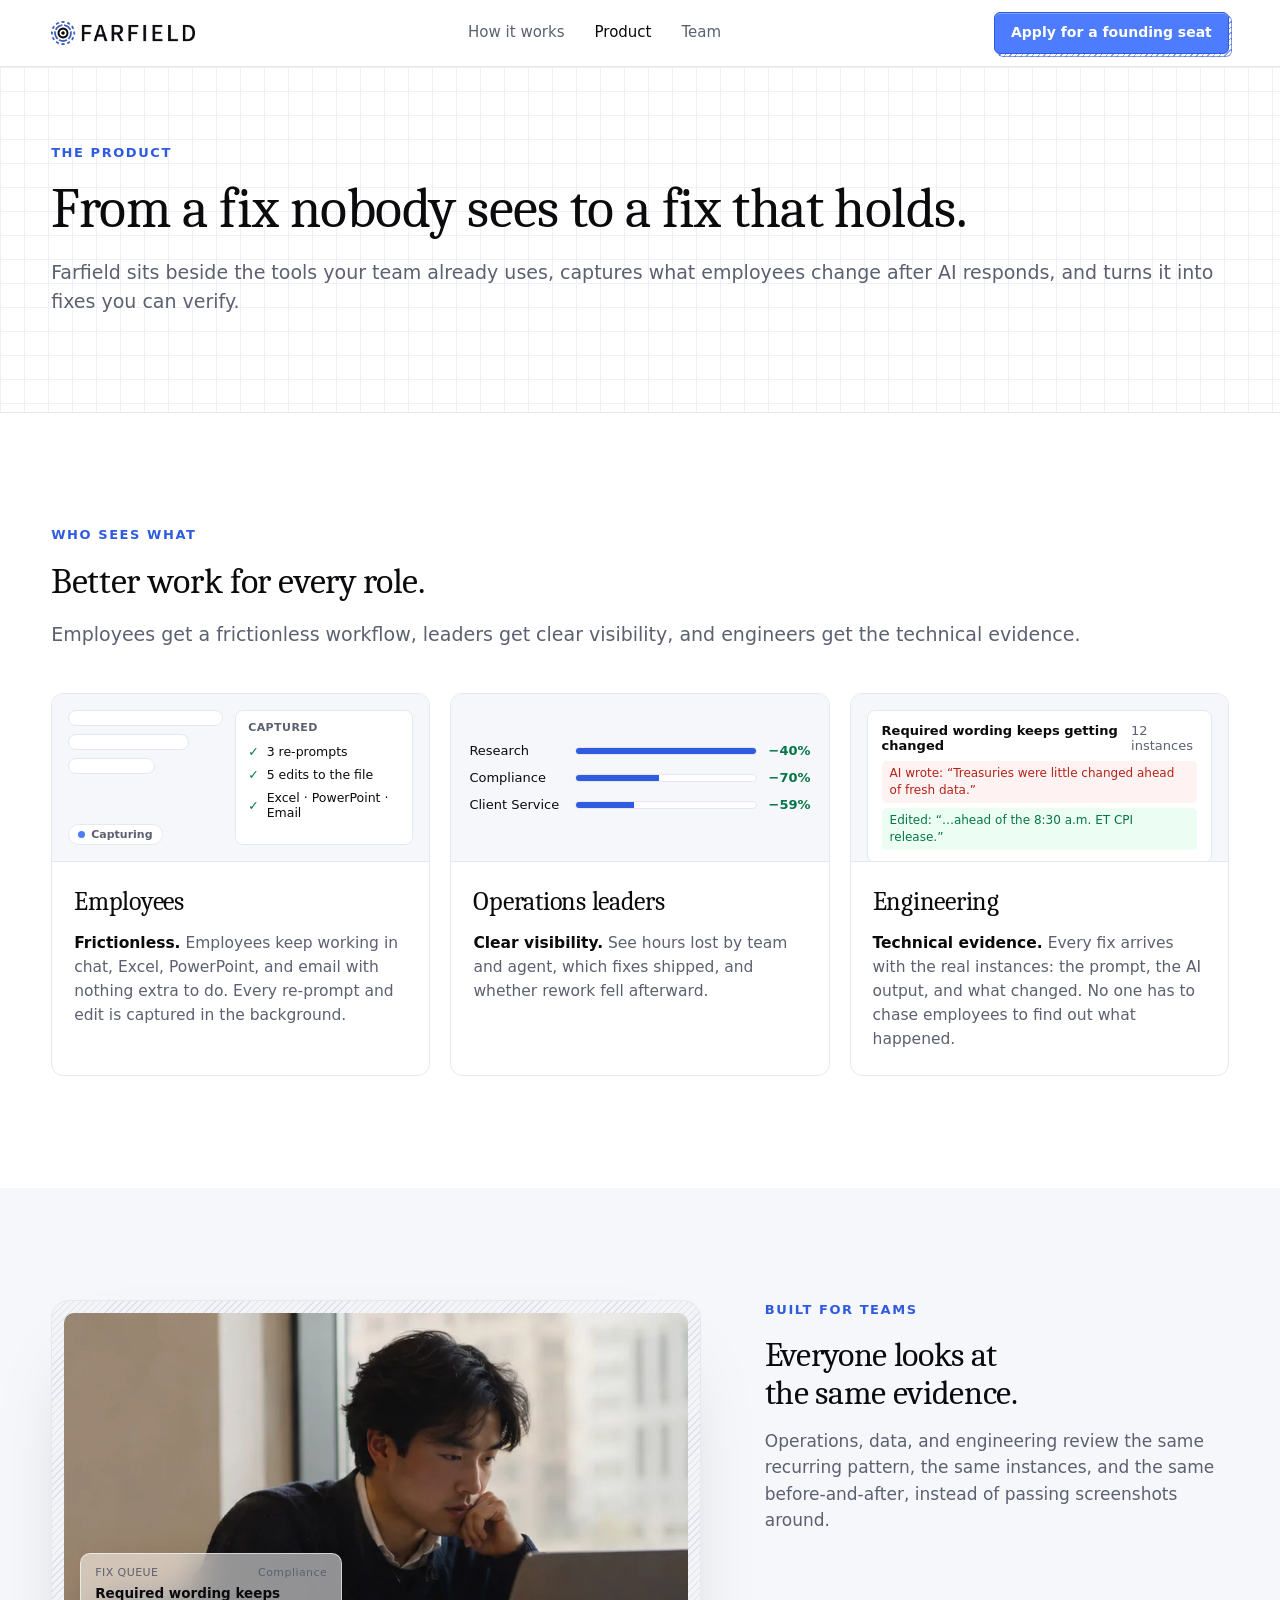
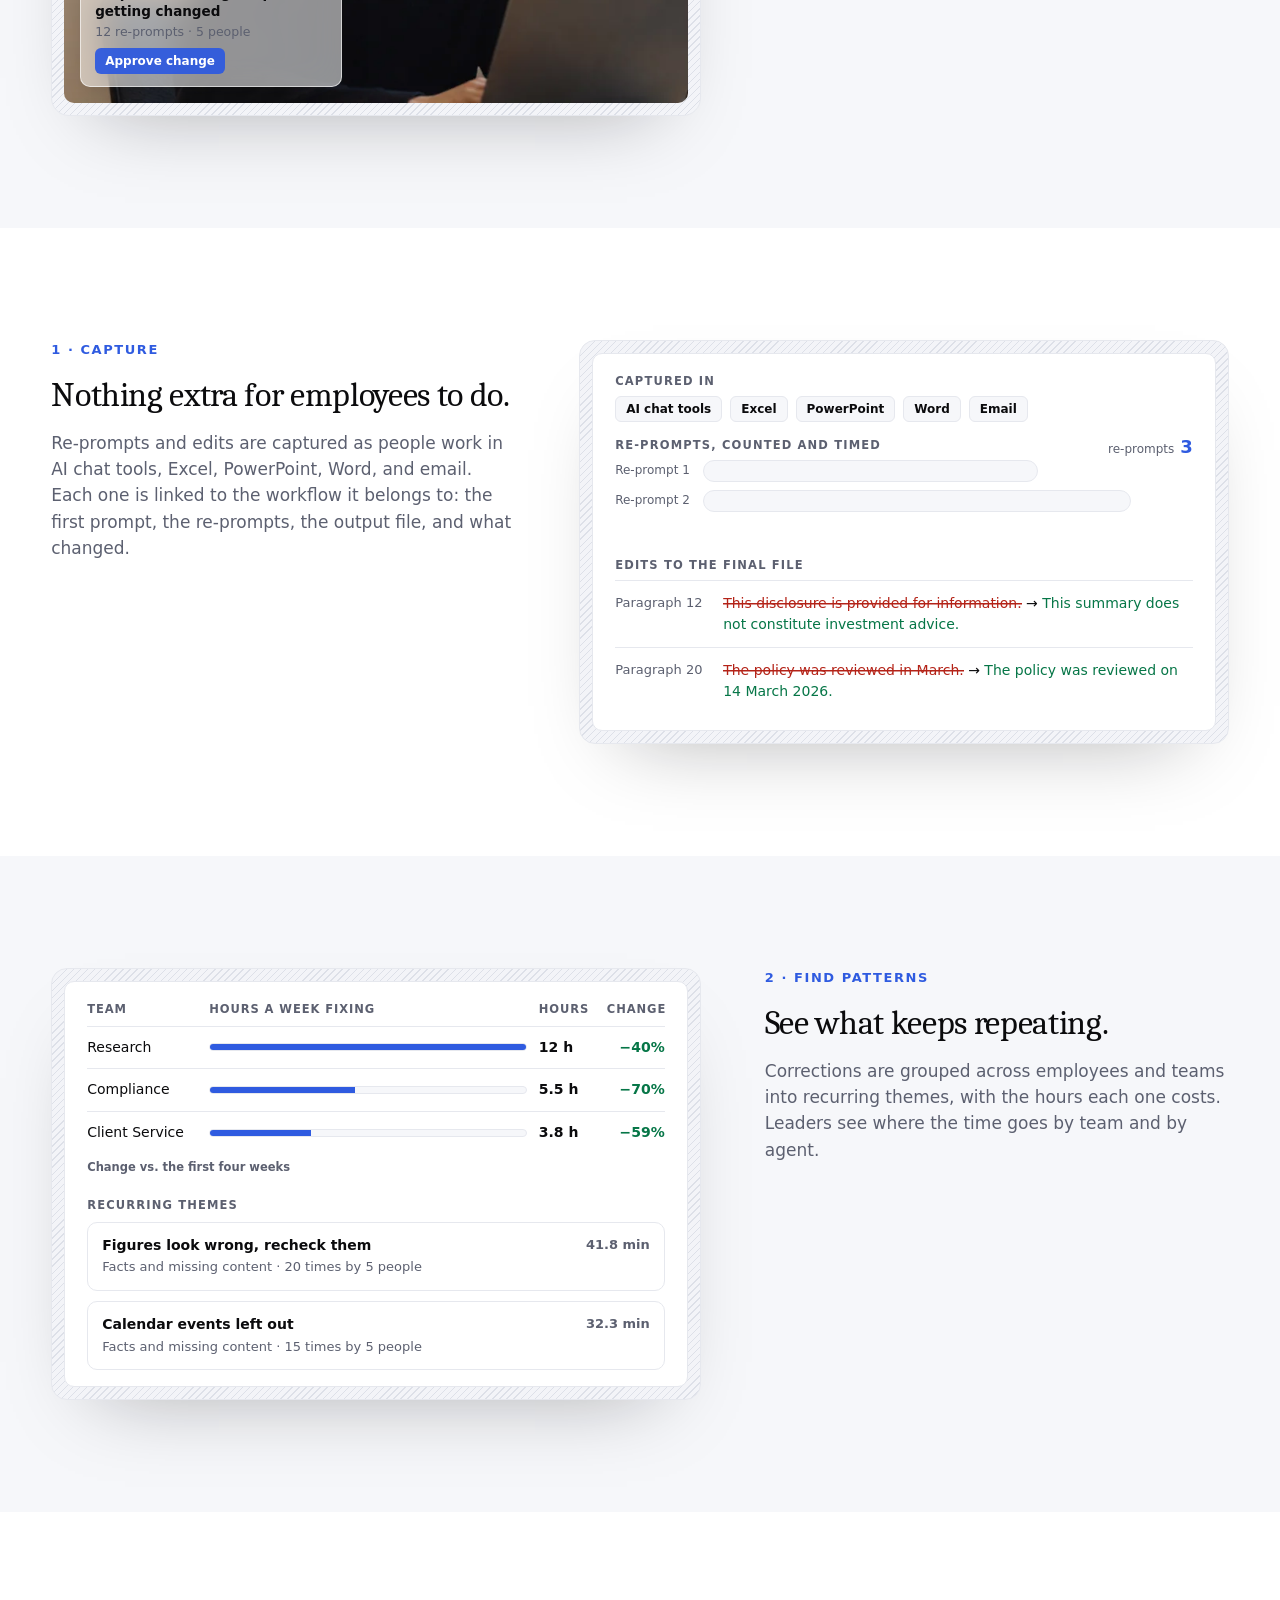
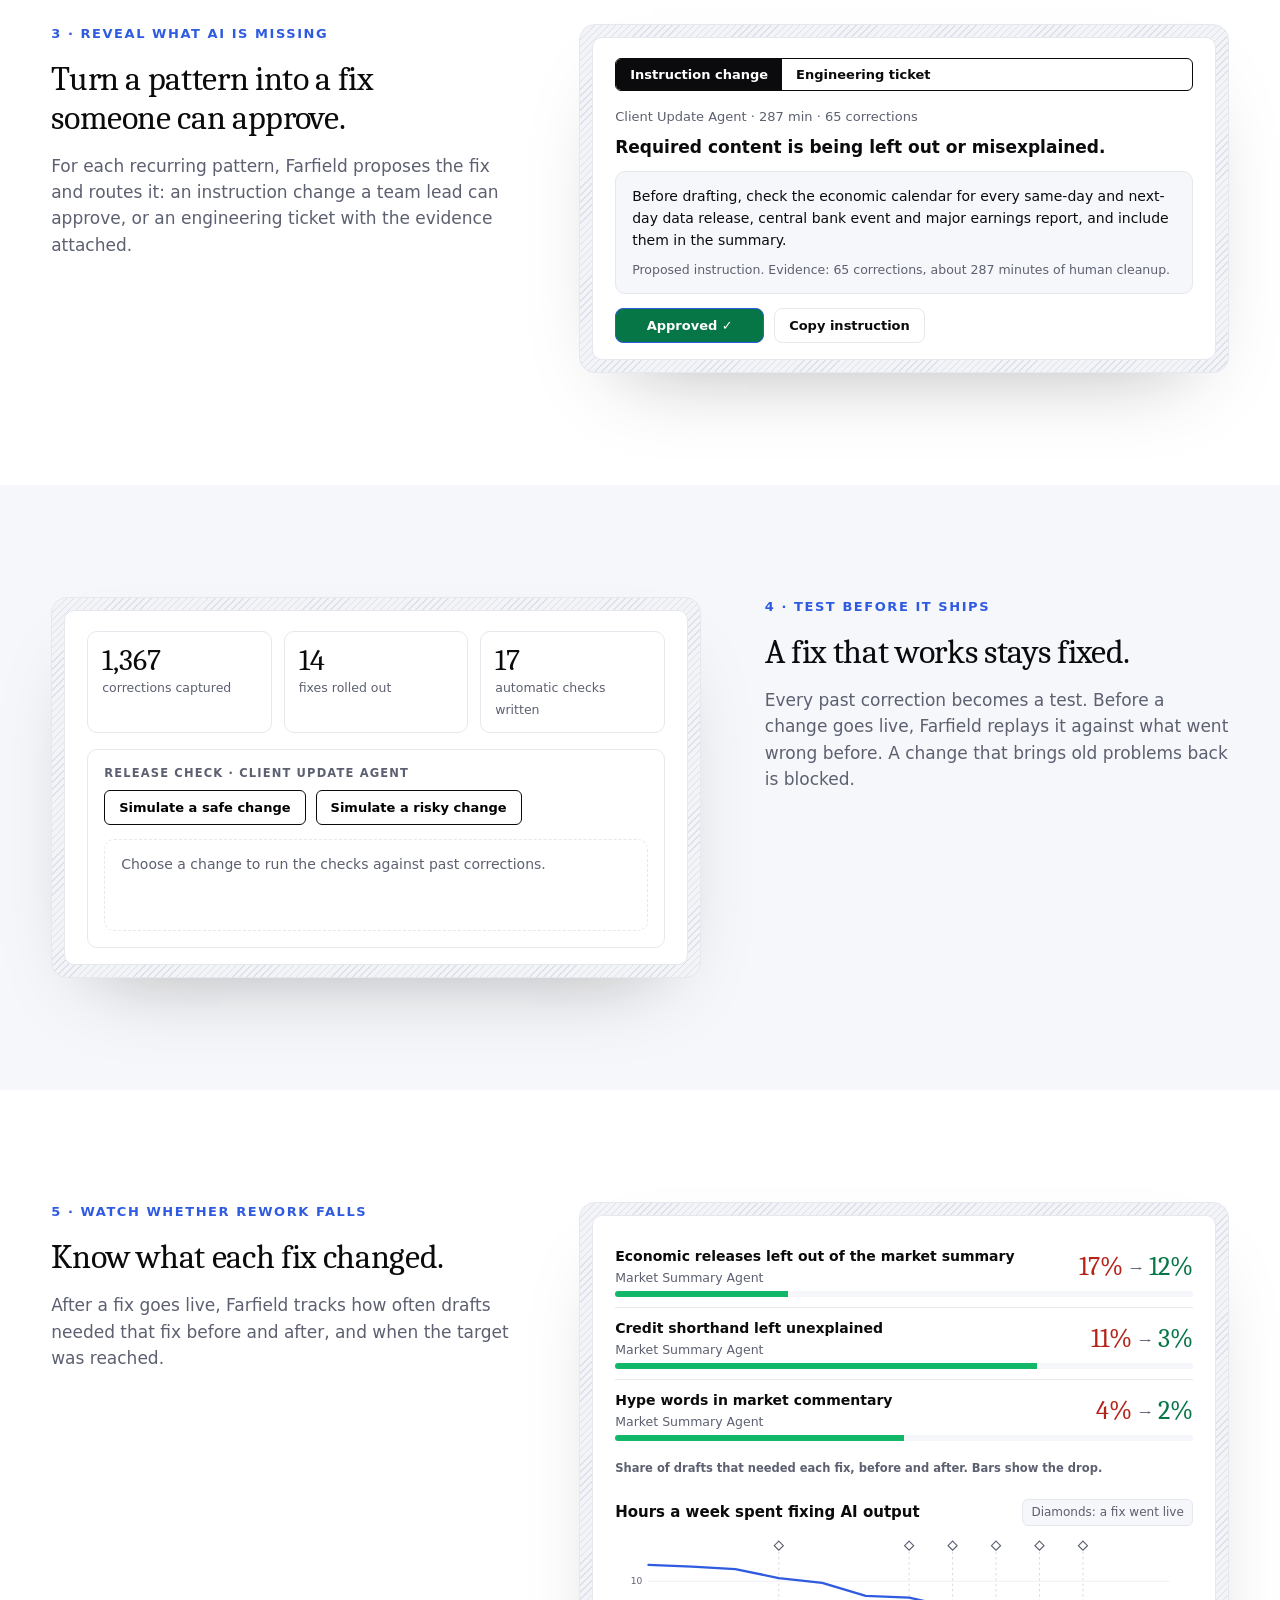
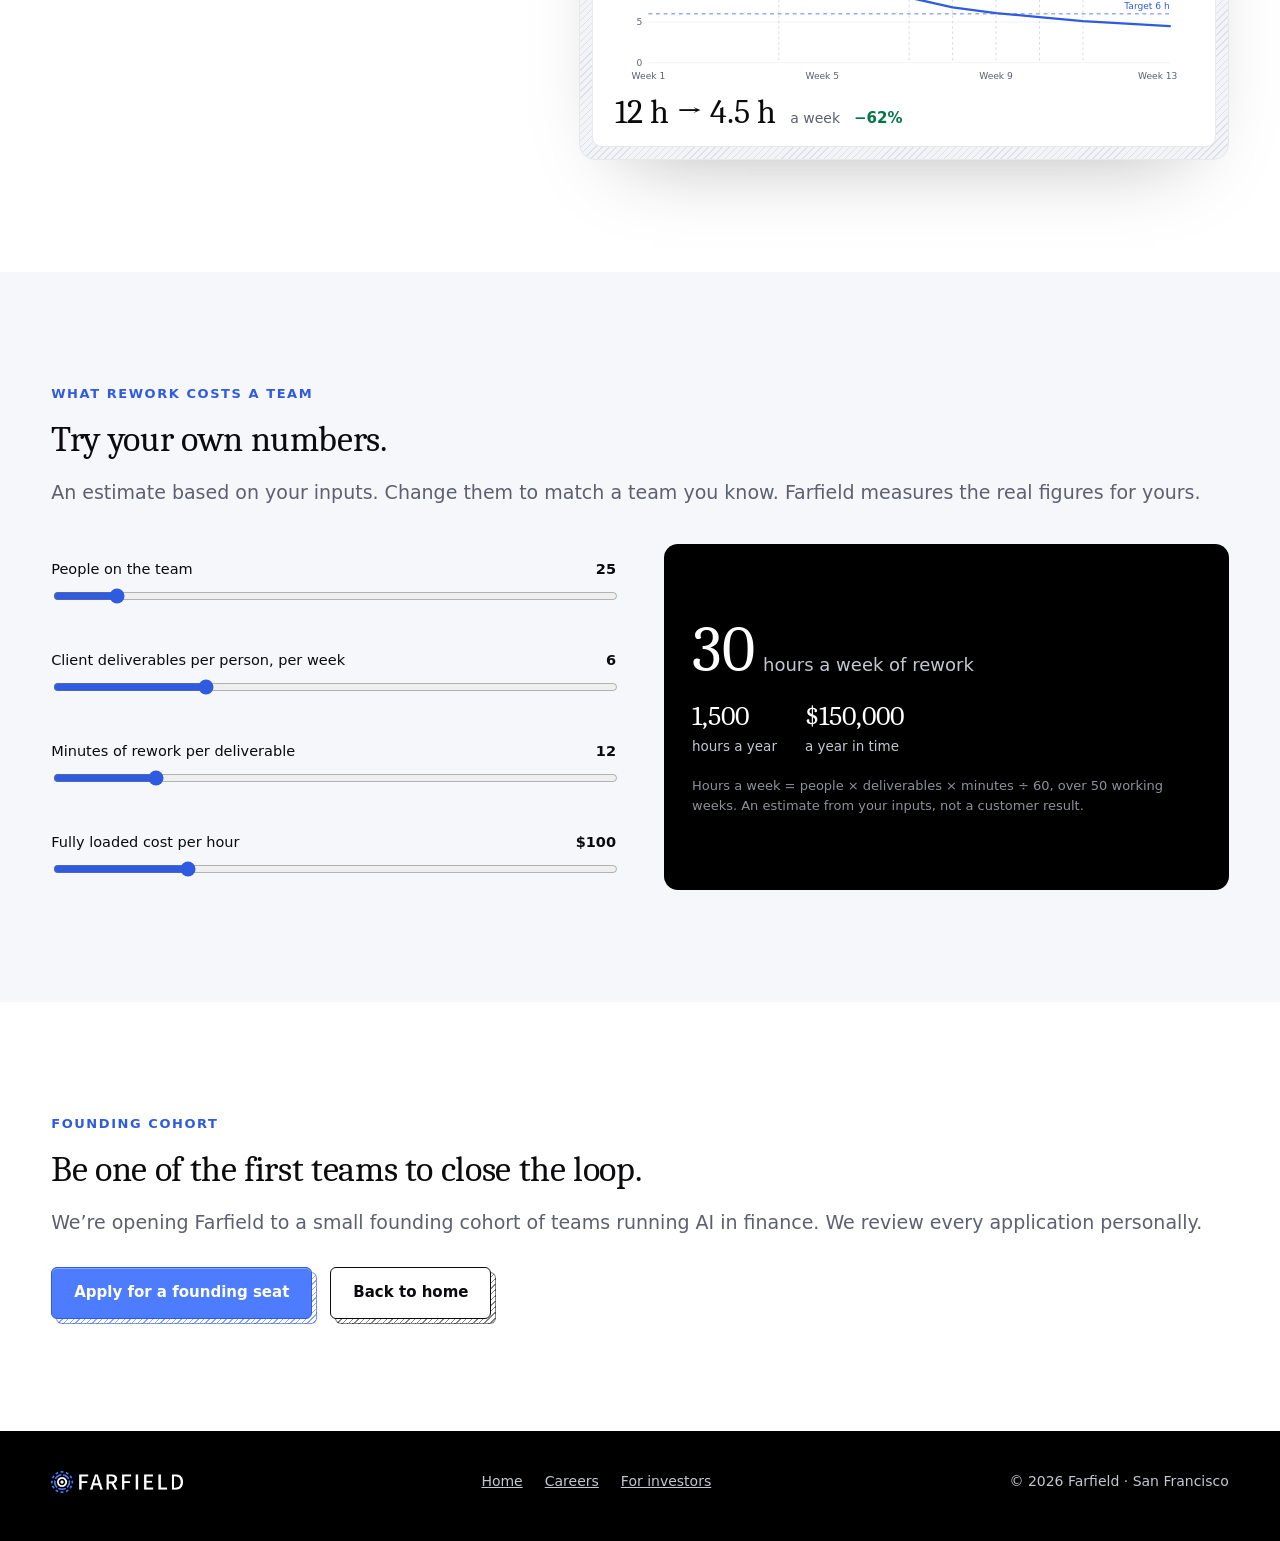
==== commit afe82ca9: "Add files via upload" ====
--- a/product.html
+++ b/product.html
@@ -381,18 +381,10 @@
 .sub.one{max-width:none}
 @media (min-width:1100px){.sub.one{white-space:nowrap}}
 .views{background:#fff}
-.field{padding:clamp(36px,4.6vw,66px) 0}
-.field-grid{grid-template-columns:6fr 6fr}
-.field .diagram{width:100%;max-width:500px;margin-left:auto}
-.field .sub{max-width:50ch}
 .frame{background:repeating-linear-gradient(135deg,#DDE0E8 0 1px,transparent 1px 5px),#F3F4F8;border:1px solid var(--line);border-radius:16px;padding:12px;box-shadow:0 36px 80px -46px rgba(11,11,13,.35)}
 .frame .ui{background:#fff;border:1px solid var(--line);border-radius:10px;padding:22px 22px 16px}
 .ph{display:none}
 @media (max-width:960px){
-  .hero{padding:80px 0 56px}
-  .field-grid{grid-template-columns:1fr}
-  .field .diagram{margin:0 auto}
-  .field .sub{max-width:none}
   .viewer .tabs{display:none}
   .viewer{margin-top:32px}
   .frame{background:none;border:0;padding:0;box-shadow:none;display:grid;gap:22px}
@@ -403,12 +395,11 @@
   .ph p{color:var(--muted);font-size:15.5px;margin-top:8px;line-height:1.5}
 }
 
-.problem{padding-bottom:clamp(34px,4.2vw,60px)}
 .hearing .tray2{background:repeating-linear-gradient(135deg,#2E2E34 0 1px,transparent 1px 5px),#0C0C0F;border-color:#2E2E34;box-shadow:none}
 .hearing .quiet .kicker{color:var(--blue-dk)}
 .hearing .quiet h2{color:var(--ink)}
 .hearing .quiet .sub{color:var(--muted)}
-.hearing .cards3{margin-top:38px}
+.hearing .cards3{margin-top:48px}
 
 .snippet{opacity:0;transform:translateY(34px) scale(.86) rotate(-3deg);box-shadow:7px 7px 0 0 rgba(47,91,224,.13),0 30px 70px -30px rgba(11,11,13,.38)}
 .snippet.pop{animation:snpop .95s cubic-bezier(.2,1.25,.35,1) forwards,snfloat 7s ease-in-out 1.3s infinite}
@@ -441,16 +432,12 @@
 @media (prefers-reduced-motion:reduce){.snippet{opacity:1;transform:rotate(-1.2deg);animation:none!important}.snippet .bar i{width:86%;transition:none}.q-chip{opacity:1;transform:none;transition:none}}
 @media (max-width:760px){.q-chip{position:absolute;right:12px;left:12px;top:140px;bottom:auto}.quiet-in{max-width:none}}
 
-section{padding:clamp(34px,4.2vw,60px) 0}
-.hero{padding-bottom:80px}
-.how .viewer{margin-top:44px}
-.vcards{margin-top:40px}
 .hear-head{display:grid;grid-template-columns:5fr 7fr;gap:clamp(8px,2vw,24px);align-items:center}
 .hear-text h2{max-width:14ch}
 .hear-text .sub{margin-top:16px;max-width:44ch}
 .hear-img{border-radius:0 12px 12px 0;overflow:hidden;line-height:0}
 .hear-img img{width:100%;height:auto;display:block}
-.hearing .cards3{margin-top:38px}
+.hearing .cards3{margin-top:48px}
 .ghosts{position:absolute;inset:0;z-index:2;pointer-events:none}
 .gh{position:absolute;left:var(--x);top:var(--y);width:208px;padding:11px 13px;border-radius:10px;background:rgba(255,255,255,.32);border:1px solid rgba(255,255,255,.5);box-shadow:0 14px 34px -24px rgba(11,11,13,.22);-webkit-backdrop-filter:blur(7px);backdrop-filter:blur(7px);font:12.5px var(--sans);opacity:0;transform:translateY(18px) scale(.9) rotate(var(--r))}
 .gh small{display:block;font:600 10.5px var(--sans);letter-spacing:.09em;text-transform:uppercase;color:#9AA0B2;margin-bottom:5px}
@@ -485,13 +472,13 @@
 .jcard .bw{justify-self:start;margin-right:5px}
 @media (max-width:960px){.join{grid-template-columns:1fr}.jcard .two{grid-template-columns:1fr}}
 
-.hearing,.field{background:#26272d}
+.hearing{background:var(--black)}
 .problem .sub.one,.contrast{font-size:clamp(16px,1.4vw,18px)}
 .tray .sub{font-size:clamp(16px,1.3vw,17.5px);text-wrap:balance;max-width:none}
 .hear-img{border-radius:12px 12px 0 0}
-.cards3{gap:0;margin-top:38px;border-top:1px solid #4B4C55}
+.cards3{gap:0;margin-top:48px;border-top:1px solid #3A3B44}
 .hc{background:none;border:0;border-radius:0;padding:28px 32px 8px 0;position:relative}
-.hc+.hc{padding-left:32px;border-left:1px solid #45464F}
+.hc+.hc{padding-left:32px;border-left:1px solid #34353D}
 .hc::before{content:"";position:absolute;top:-1px;left:0;width:36px;height:2px;background:var(--blue)}
 .hc+.hc::before{left:32px}
 .hc .num{display:block;width:auto;height:auto;border:0;border-radius:0;margin:0 0 14px;font:600 12.5px var(--sans);letter-spacing:.16em;color:var(--blue)}
@@ -503,7 +490,7 @@
 .sig .rl{display:block;color:var(--muted);font-size:14.5px;margin-top:3px;max-width:30ch}
 .sig a{display:inline-block;margin-top:6px;font-size:14px;color:var(--blue-dk);text-decoration:underline;text-underline-offset:3px}
 .qimg img{aspect-ratio:16/10;object-fit:cover;object-position:76% 40%}
-@media (max-width:960px){.hc,.hc+.hc{padding:24px 0 8px;border-left:0}.hc+.hc{border-top:1px solid #45464F}.hc+.hc::before{left:0}}
+@media (max-width:960px){.hc,.hc+.hc{padding:24px 0 8px;border-left:0}.hc+.hc{border-top:1px solid #34353D}.hc+.hc::before{left:0}}
 
 h1,h2{max-width:none!important;text-wrap:balance}
 h3{text-wrap:balance}
@@ -511,13 +498,11 @@
 
 h2{font-size:clamp(24px,3vw,36px)}
 .pp-text h2,.quiet-in h2{font-size:clamp(24px,2.8vw,34px)}
-.sub,.hear-text .sub,.field .sub,.j-sub{max-width:none!important}
+.sub,.hear-text .sub,.j-sub{max-width:none!important}
 
 @media (min-width:961px){
   .story .why{position:sticky;top:104px}
   .viewer .tabs{position:sticky;top:104px}
-  .field-grid{align-items:start}
-  .field-grid>div:first-child{position:sticky;top:104px}
   .hear-head{align-items:start}
   .hear-text{position:sticky;top:104px}
 }
@@ -549,12 +534,12 @@
 }
 
 /* ================= product page ================= */
-.pp-hero{padding:76px 0 72px;background-color:#fff;background-image:linear-gradient(var(--grid) 1px,transparent 1px),linear-gradient(90deg,var(--grid) 1px,transparent 1px);background-size:24px 24px;border-bottom:1px solid var(--line)}
+.pp-hero{padding:76px 0 96px;background-color:#fff;background-image:linear-gradient(var(--grid) 1px,transparent 1px),linear-gradient(90deg,var(--grid) 1px,transparent 1px);background-size:24px 24px;border-bottom:1px solid var(--line)}
 .pp-hero h1{font-size:clamp(34px,4.4vw,56px);line-height:1.08;max-width:19ch}
 .pp-hero .sub{max-width:58ch}
 .legend{display:flex;gap:10px;flex-wrap:wrap;margin-top:26px}
 .pp-note{margin-top:14px;font-size:14px;color:var(--muted)}
-.pp-sec{padding:clamp(48px,6vw,88px) 0}
+.pp-sec{padding:clamp(64px,9vw,112px) 0}
 .pp-sec.alt{background:var(--mist)}
 .pp-sec.dk{background:#000;color:#fff}
 .pp-two{display:grid;grid-template-columns:5fr 7fr;gap:clamp(28px,5vw,64px);align-items:start}
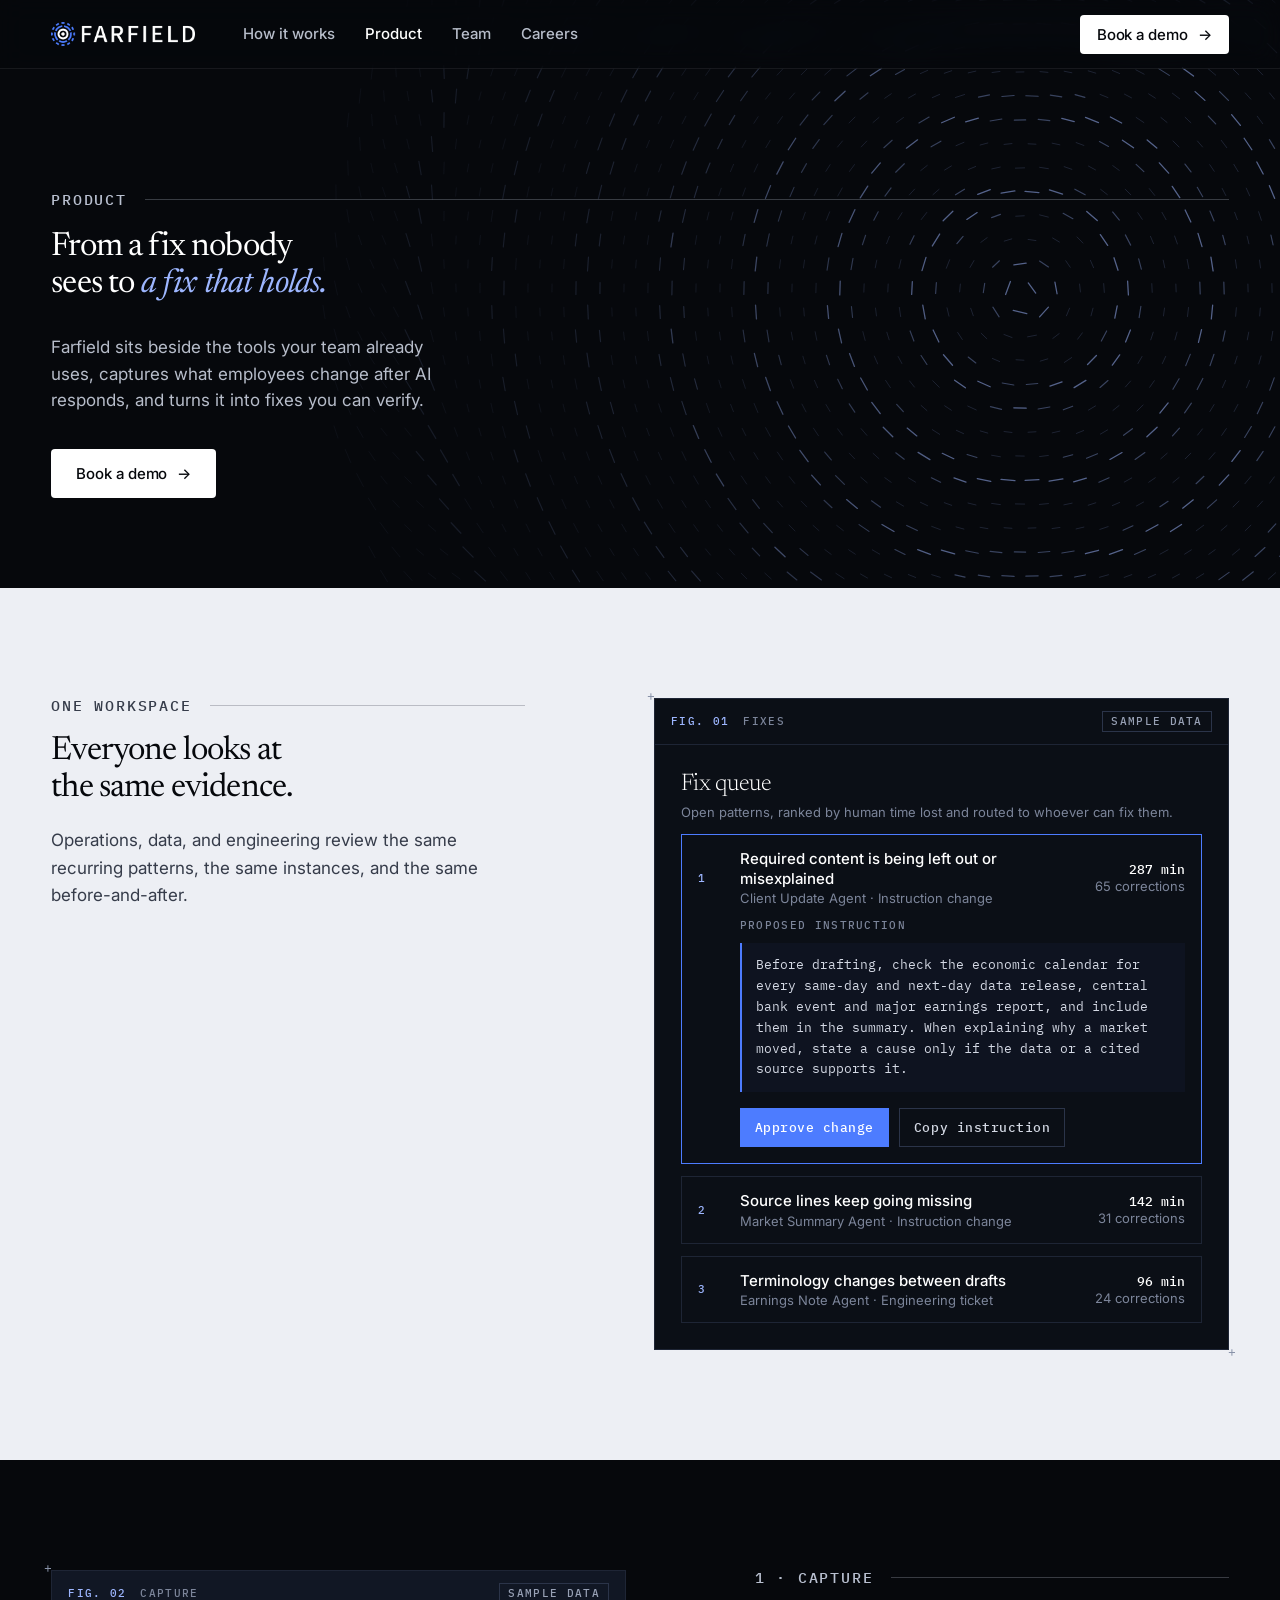
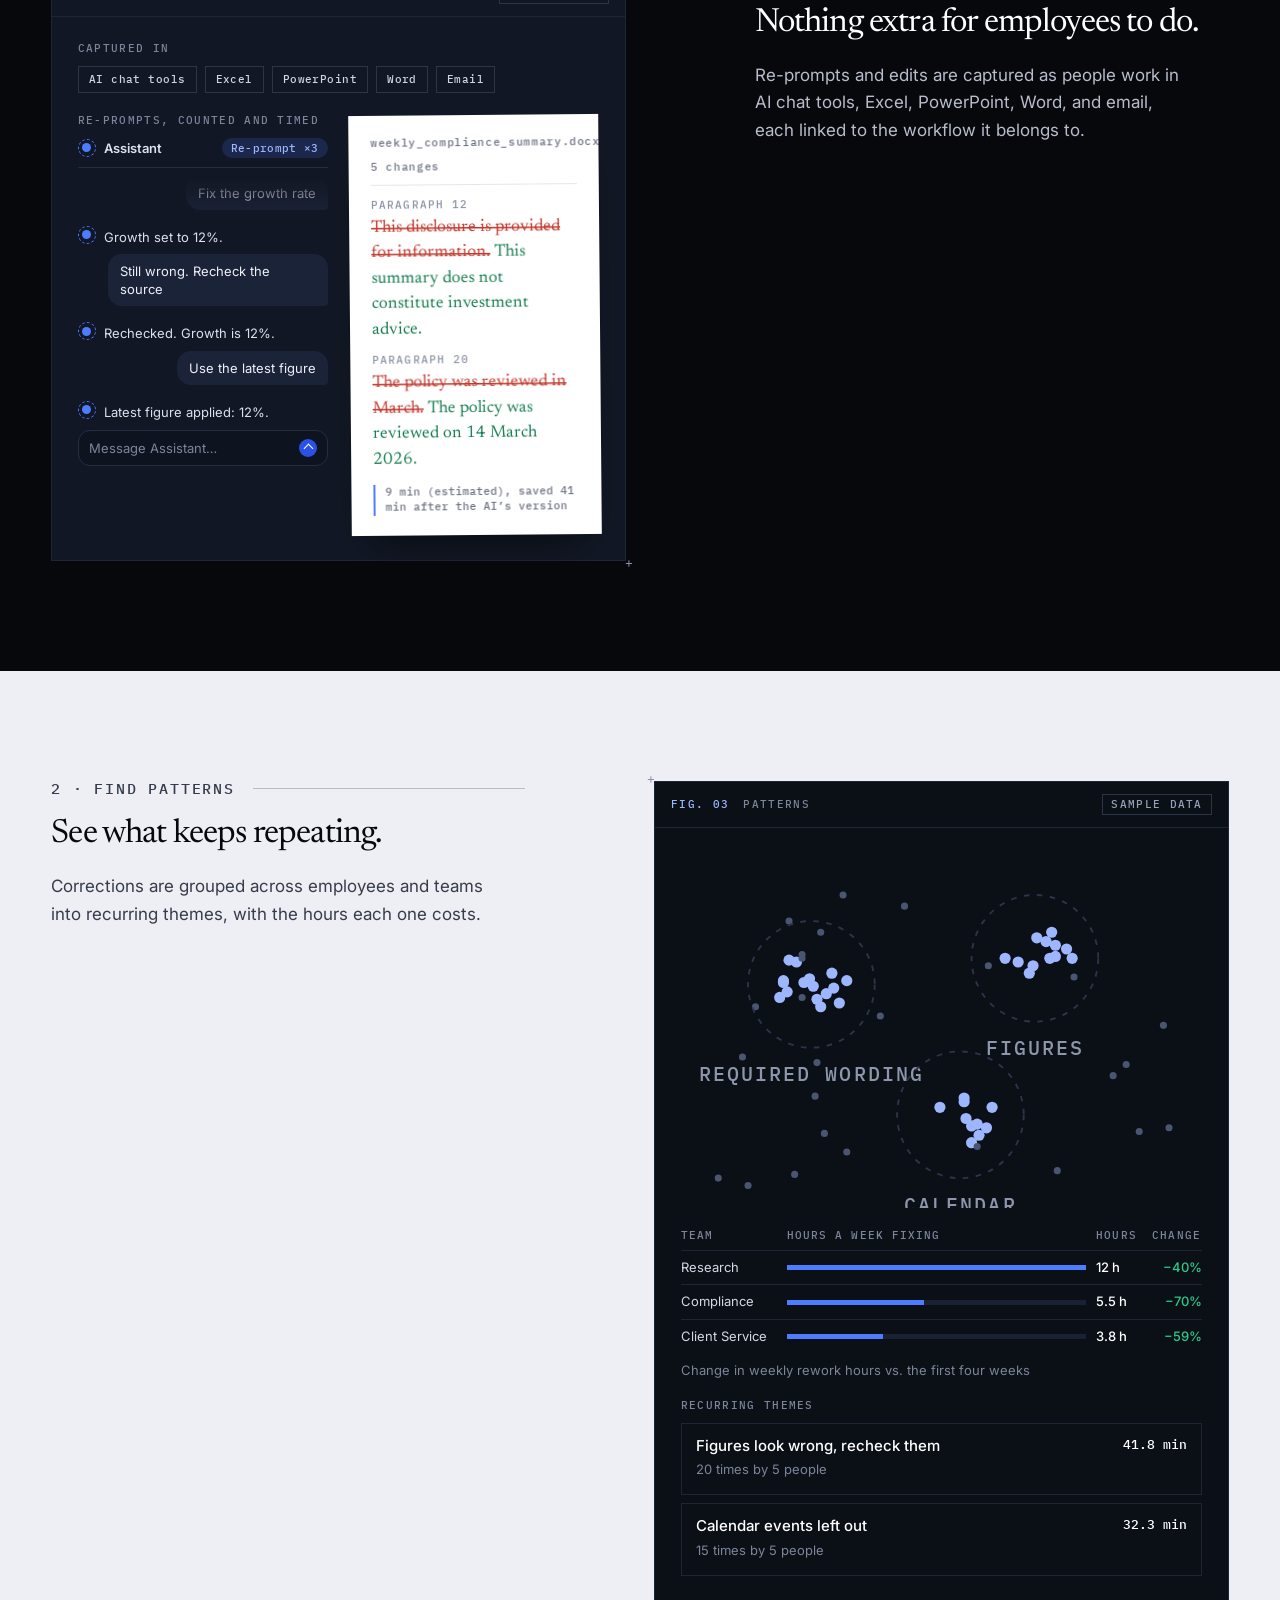
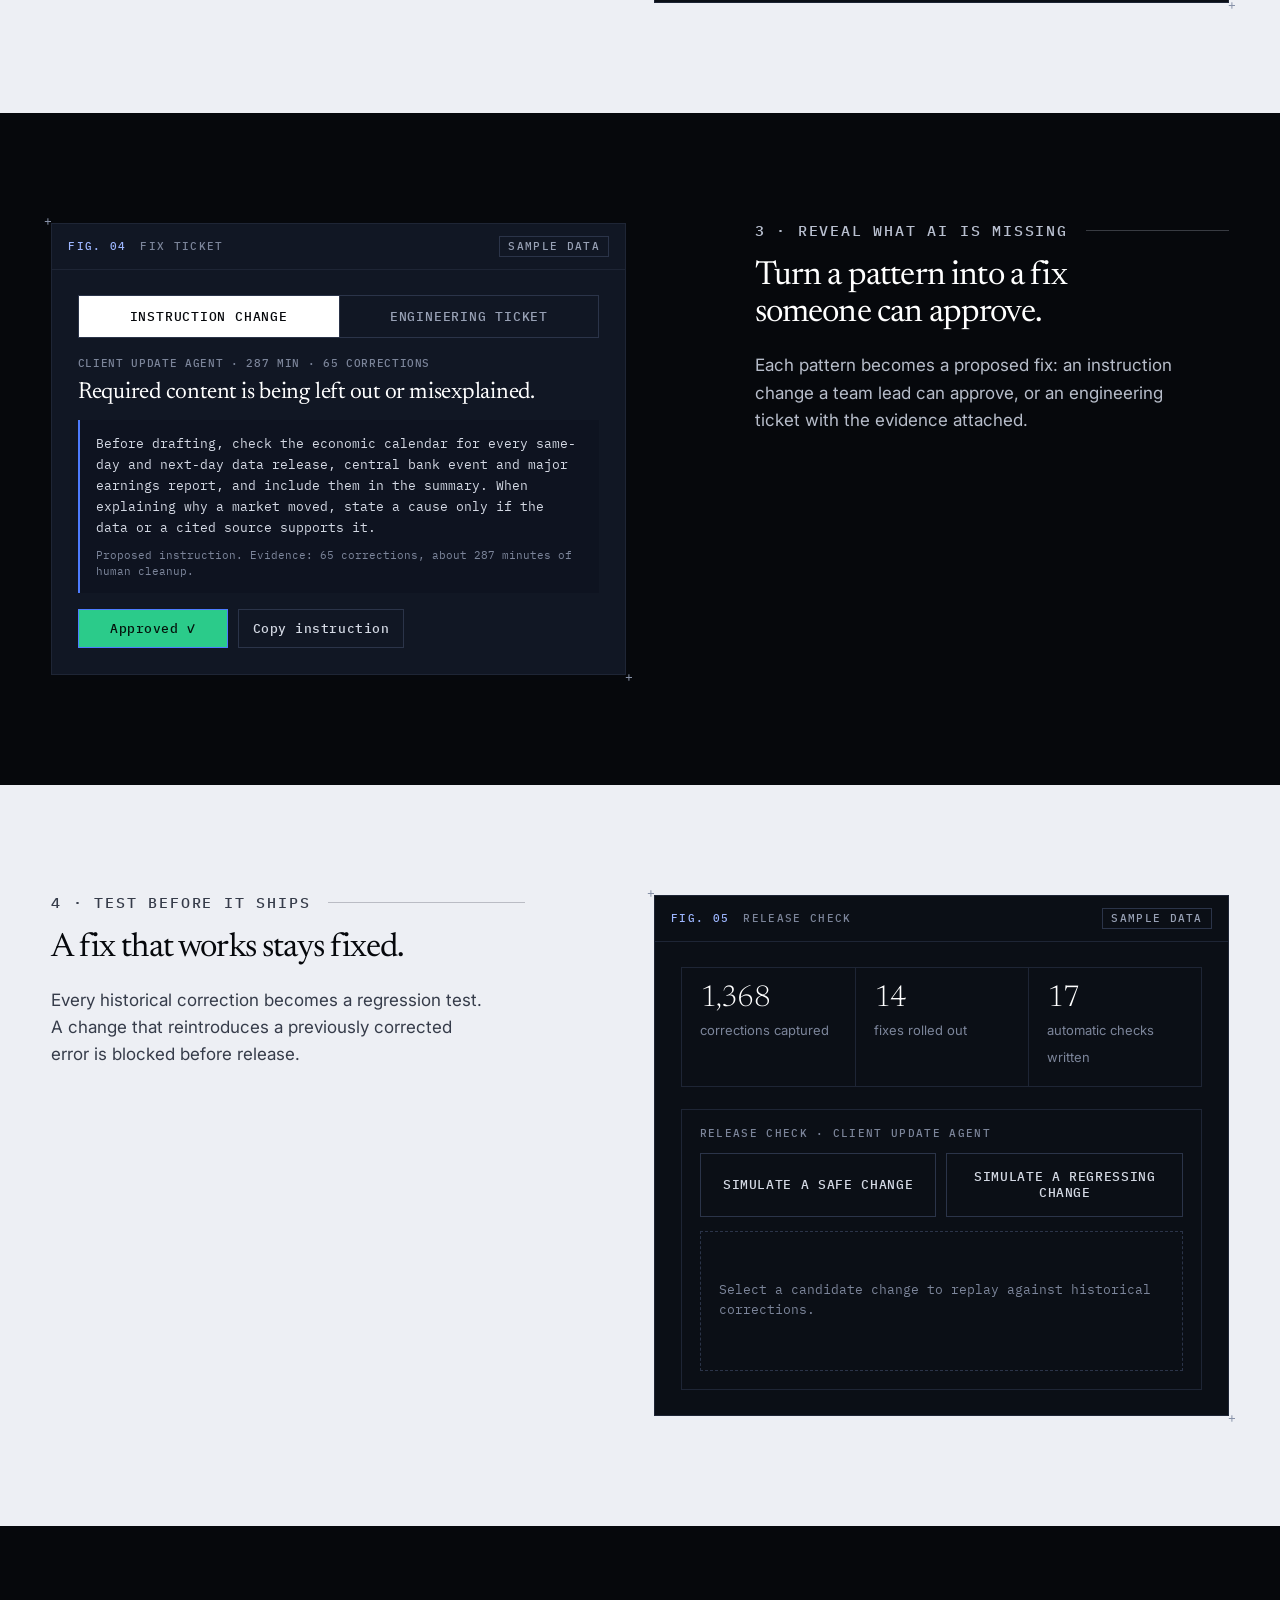
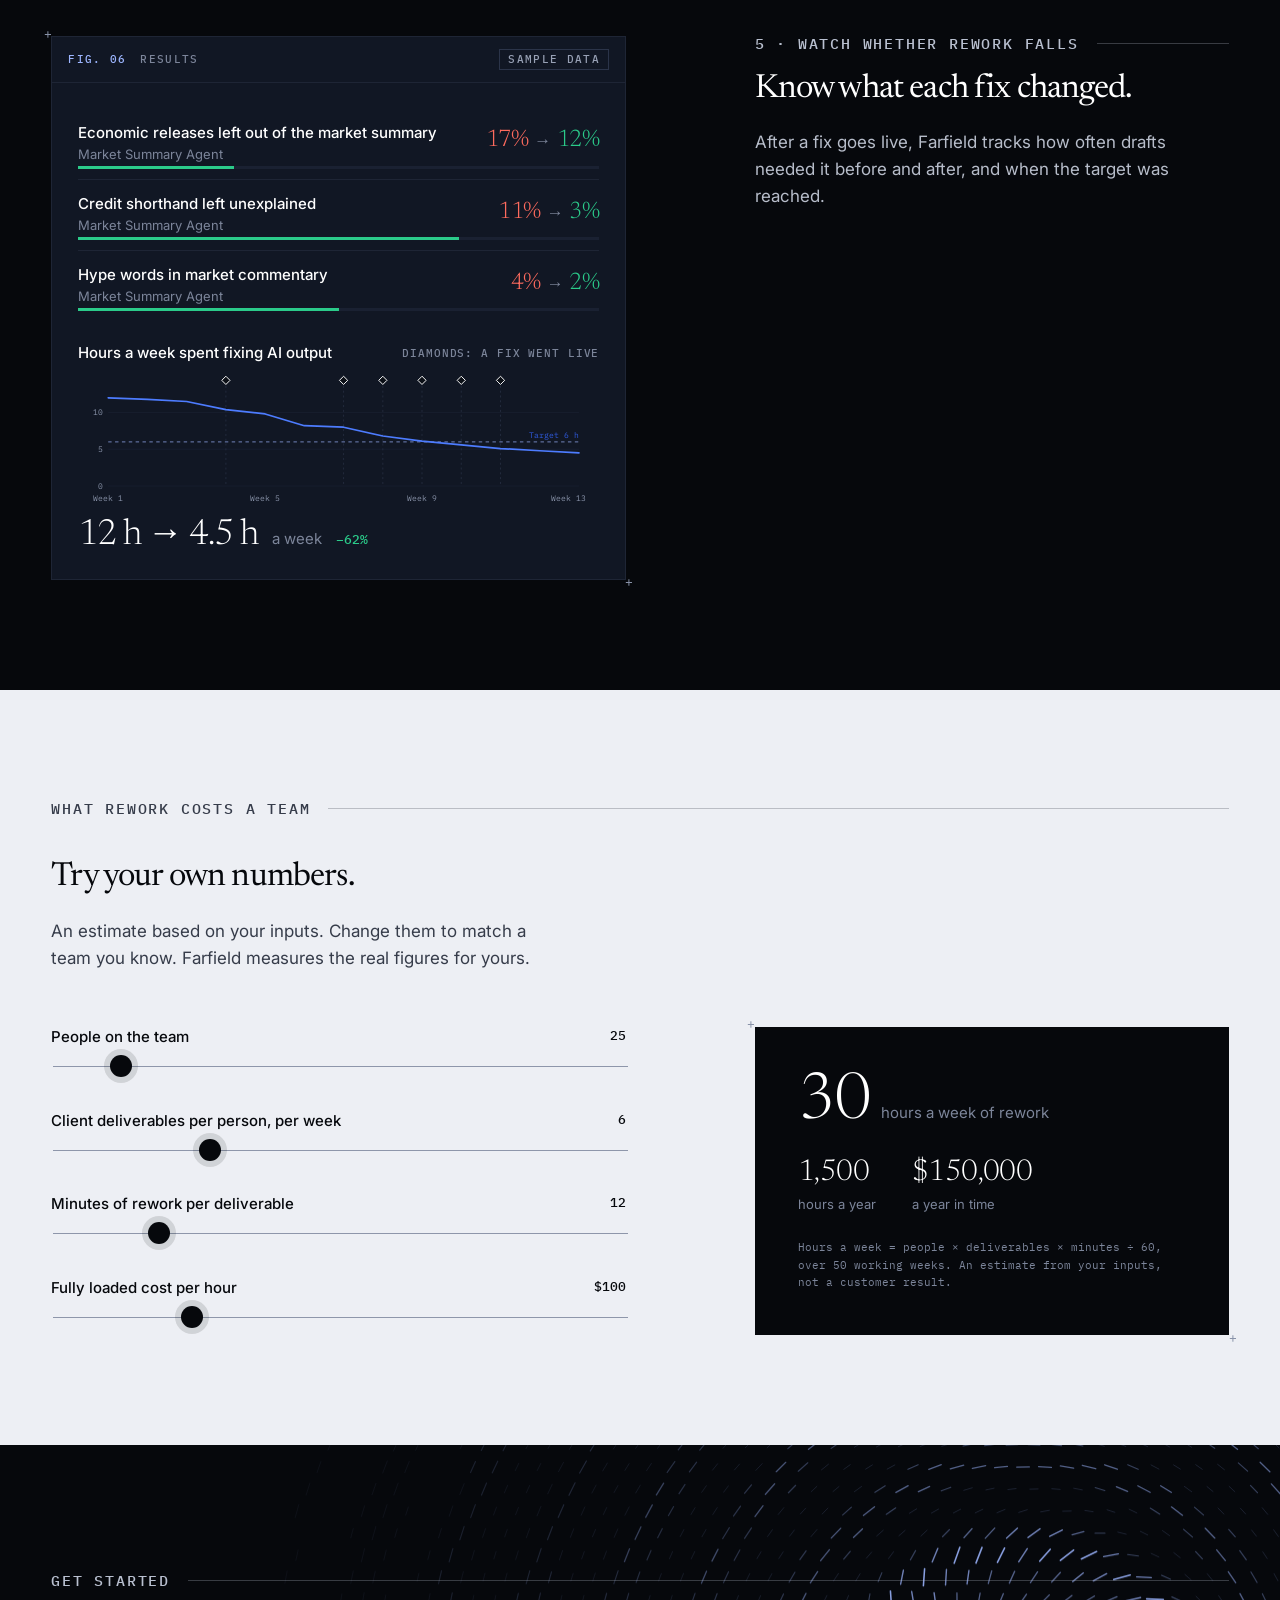
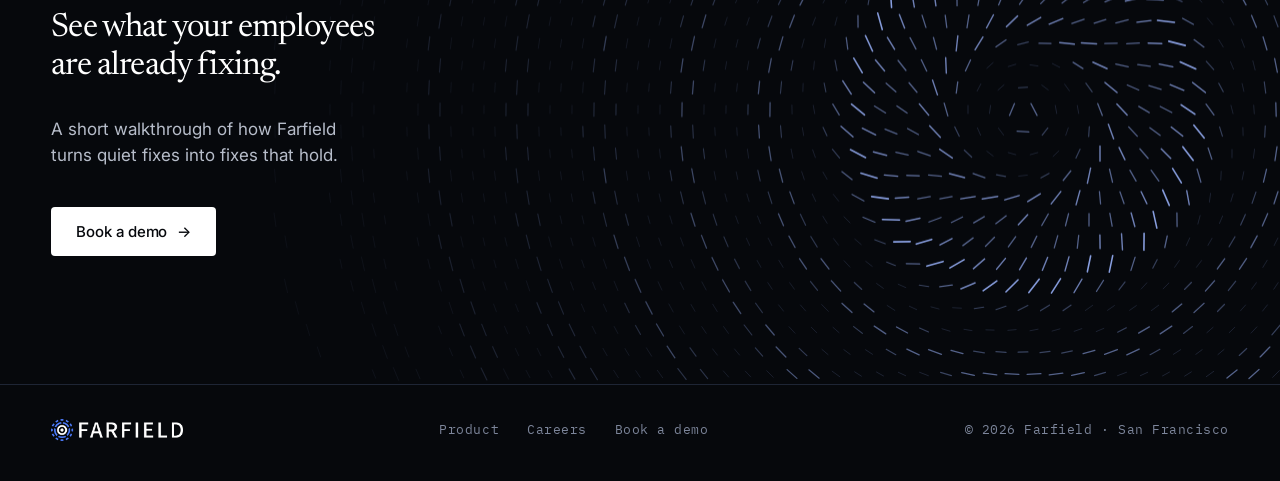
==== commit 63312a3e: "Add files via upload" ====
--- a/product.html
+++ b/product.html
@@ -5,896 +5,1081 @@
 <meta name="viewport" content="width=device-width, initial-scale=1">
 <title>Product | Farfield</title>
 <meta name="description" content="How Farfield captures what employees fix after AI responds, finds the patterns, proposes the fix, tests it, and tracks whether rework falls.">
-<meta name="theme-color" content="#ffffff">
+<meta name="theme-color" content="#06080C">
 <link rel="canonical" href="https://withfarfield.com/product.html">
 <link rel="icon" type="image/png" href="assets/favicon-64.png">
-<meta property="og:title" content="Farfield | Product"><meta property="og:image" content="https://withfarfield.com/assets/og.png"><meta name="twitter:card" content="summary_large_image">
-<script>document.documentElement.className='js';</script>
-<style>
-@font-face{font-family:"Caladea";src:url("assets/fonts/caladea-regular.woff") format("woff");font-weight:400;font-style:normal;font-display:swap}
-@font-face{font-family:"Caladea";src:url("assets/fonts/caladea-bold.woff") format("woff");font-weight:700;font-style:normal;font-display:swap}
-@font-face{font-family:"Caladea";src:url("assets/fonts/caladea-italic.woff") format("woff");font-weight:400;font-style:italic;font-display:swap}
+<link rel="apple-touch-icon" href="assets/apple-touch-icon.png">
+<meta property="og:title" content="Product | Farfield"><meta property="og:description" content="How Farfield captures what employees fix after AI responds, finds the patterns, proposes the fix, tests it, and tracks whether rework falls."><meta property="og:type" content="website"><meta property="og:image" content="https://withfarfield.com/assets/og.png"><meta name="twitter:card" content="summary_large_image">
+<link rel="preconnect" href="https://fonts.googleapis.com"><link rel="preconnect" href="https://fonts.gstatic.com" crossorigin>
+<link href="https://fonts.googleapis.com/css2?family=Inter:wght@400;500;600&family=Newsreader:ital,opsz,wght@0,6..72,300;0,6..72,400;1,6..72,300;1,6..72,400&family=IBM+Plex+Mono:wght@400;500&display=swap" rel="stylesheet">
+<script>document.documentElement.className="js";</script>
+<style>/* ===================================================================
+   Farfield: signal-field design system
+   ink / electric blue / chalk, serif display, mono labels
+   =================================================================== */
 :root{
-  --ink:#0B0B0D;--muted:#5C6070;--line:#E6E8EE;--grid:#EEF0F5;--mist:#F6F7FA;
-  --blue:#4D7CFF;--blue-dk:#2F5BE0;--black:#000;--panel:#0C0C0F;--panel-line:#2E2E34;--muted-d:#C4C7D0;
-  /* Headlines: serif. Small text: sans. Swap --sans for the exact Judgment Labs font once confirmed. */
-  --serif:"Caladea","Cambria",Georgia,"Times New Roman",serif;
-  --sans:"Inter",system-ui,-apple-system,"Segoe UI",Roboto,"Helvetica Neue",Arial,sans-serif;
-  --max:1440px;--pad:clamp(20px,4vw,56px);
+  --ink:#06080C; --ink-2:#0B0F16; --ink-3:#111724; --line-d:#1E2535; --line-d2:#2B3449;
+  --chalk:#EDEFF4; --chalk-2:#E3E6ED; --line:#D3D8E2; --white:#fff;
+  --blue:#4D7CFF; --blue-lt:#9DB6FF; --blue-deep:#2A50E6;
+  --text:#363C4A; --muted:#667084; --text-d:#B7BDCA; --muted-d:#7C859A;
+  --red:#FF6B5E; --green:#2BCB8A; --red-l:#C2362B; --green-l:#0E7A4B;
+  --serif:"Newsreader","Source Serif 4","Iowan Old Style",Georgia,"Times New Roman",serif;
+  --sans:"Inter",ui-sans-serif,system-ui,-apple-system,"Segoe UI",Roboto,Helvetica,Arial,sans-serif;
+  --mono:"IBM Plex Mono",ui-monospace,SFMono-Regular,Menlo,Consolas,monospace;
+  --max:1360px; --pad:clamp(20px,4vw,56px);
 }
 *{box-sizing:border-box}
-html{scroll-behavior:smooth;-webkit-text-size-adjust:100%}
-body{margin:0;font-family:var(--sans);font-size:17px;line-height:1.55;color:var(--ink);background:#fff;-webkit-font-smoothing:antialiased}
-img{max-width:100%;height:auto;display:block}
+html{scroll-behavior:smooth;scroll-padding-top:84px;background:var(--ink);-webkit-text-size-adjust:100%}
+body{margin:0;font:400 17px/1.6 var(--sans);color:var(--text);background:var(--chalk);-webkit-font-smoothing:antialiased;text-rendering:optimizeLegibility;overflow-x:hidden}
+img,svg,canvas{max-width:100%}
 a{color:inherit}
-h1,h2,h3{font-family:var(--serif);font-weight:400;margin:0;letter-spacing:-.01em}
 p{margin:0}
+h1,h2,h3,h4{margin:0;font-family:var(--serif);font-weight:400;color:var(--ink);text-wrap:balance}
+.dark h1,.dark h2,.dark h3,.blue h1,.blue h2,.blue h3{color:#fff}
 .wrap{max-width:var(--max);margin:0 auto;padding:0 var(--pad)}
-.skip{position:absolute;left:-999px;top:8px;background:var(--blue);color:#fff;padding:10px 16px;border-radius:8px;z-index:100}
+.sec{position:relative;padding:clamp(88px,11vw,168px) 0}
+.sec.dark{background:var(--ink);color:var(--text-d)}
+.sec.blue{background:var(--blue-deep);color:#DCE5FF}
+.sec.chalk{background:var(--chalk)}
+.skip{position:absolute;left:-9999px;top:8px;background:#fff;color:var(--ink);padding:8px 12px;z-index:200}
 .skip:focus{left:8px}
-:focus-visible{outline:2px solid var(--blue);outline-offset:3px;border-radius:6px}
-section{padding:clamp(64px,9vw,112px) 0}
-.kicker{font-size:13px;letter-spacing:.12em;text-transform:uppercase;font-weight:600;color:var(--blue-dk);margin:0 0 16px}
-h2{font-size:clamp(30px,4vw,48px);line-height:1.12;max-width:24ch}
-.sub{color:var(--muted);font-size:clamp(17px,1.5vw,19px);max-width:56ch;margin-top:18px}
-
-/* announcement + nav */
-.ann{background:var(--black);color:#fff;font-size:15px;text-align:center;padding:11px 44px;position:relative}
-.ann a{color:#fff;text-decoration:underline;text-underline-offset:3px;margin-left:8px;white-space:nowrap}
-.ann button{position:absolute;right:12px;top:50%;transform:translateY(-50%);background:none;border:0;color:#fff;font-size:20px;line-height:1;cursor:pointer;padding:6px 10px;opacity:.8}
-.nav{position:sticky;top:0;z-index:40;background:rgba(255,255,255,.86);-webkit-backdrop-filter:saturate(160%) blur(12px);backdrop-filter:saturate(160%) blur(12px);border-bottom:1px solid var(--line)}
-.nav .wrap{display:flex;align-items:center;justify-content:space-between;height:66px;gap:20px}
-.nav img{height:24px;width:auto}
-.nav ul{display:flex;gap:30px;list-style:none;margin:0;padding:0;font-size:15px}
-.nav ul a{text-decoration:none;color:var(--muted)}
-.nav ul a:hover{color:var(--ink)}
-.btn{display:inline-flex;align-items:center;gap:8px;font:inherit;font-size:15px;font-weight:600;text-decoration:none;border-radius:9px;padding:12px 20px;border:1px solid transparent;cursor:pointer;transition:transform .15s ease,background .15s ease,border-color .15s ease;white-space:nowrap}
-.btn.primary{background:var(--blue);color:#fff}
-.btn.primary:hover{background:#6189ff;transform:translateY(-1px)}
-.btn.ghost{background:#fff;color:var(--ink);border-color:var(--line)}
-.btn.ghost:hover{border-color:#c9cdd8}
-.btn.sm{padding:9px 16px;font-size:14px}
-.btn .short{display:none}
-
-/* hero */
-.hero{position:relative;padding:92px 0 96px;overflow:hidden;background-color:#fff;
-  background-image:linear-gradient(var(--grid) 1px,transparent 1px),linear-gradient(90deg,var(--grid) 1px,transparent 1px);background-size:24px 24px;background-position:0 0}
-.hero::after{content:"";position:absolute;left:0;right:0;bottom:0;height:140px;background:linear-gradient(rgba(255,255,255,0),#fff);pointer-events:none;z-index:1}
-#field{position:absolute;inset:0;width:100%;height:100%;z-index:0;pointer-events:none}
-.hero .wrap{position:relative;z-index:2}
-.tray{position:relative;width:min(700px,100%);padding:14px;border-radius:20px;background:repeating-linear-gradient(135deg,#DDE0E8 0 1px,transparent 1px 5px),#F3F4F8;box-shadow:0 40px 90px -40px rgba(11,11,13,.3),0 1px 0 rgba(255,255,255,.8) inset}
-.tray-tab{position:absolute;left:20px;top:-34px;height:36px;padding:0 20px;display:flex;align-items:center;font-size:14px;color:var(--muted);border-radius:12px 12px 0 0;background:repeating-linear-gradient(135deg,#DDE0E8 0 1px,transparent 1px 5px),#F3F4F8}
-.tray-card{background:#fff;border:1px solid var(--line);border-radius:12px;padding:clamp(28px,4vw,48px)}
-.tray h1{font-size:clamp(32px,3.6vw,50px);line-height:1.1}
-.tray .sub{margin-top:22px;max-width:46ch}
-.cta-row{display:flex;flex-wrap:wrap;gap:12px;margin-top:32px}
-.snippet{position:absolute;z-index:3;right:max(var(--pad),calc((100vw - var(--max))/2 + var(--pad)));bottom:84px;width:340px;background:#fff;border:1px solid var(--line);border-radius:14px;padding:18px 18px 16px;box-shadow:0 30px 70px -30px rgba(11,11,13,.35);font-size:14px}
-.snippet .top{display:flex;justify-content:space-between;align-items:center;color:var(--muted);font-size:12px;letter-spacing:.04em;margin-bottom:12px}
-.snippet .chip{background:var(--mist);border-radius:999px;padding:3px 10px;color:var(--muted)}
-.snippet h3{font-family:var(--sans);font-size:16px;font-weight:600;letter-spacing:0;line-height:1.3}
-.snippet .meta{color:var(--muted);margin-top:4px}
-.snippet .bar{height:6px;border-radius:99px;background:#ECEEF3;margin:14px 0 14px;overflow:hidden}
-.snippet .bar i{display:block;height:100%;width:86%;background:var(--blue-dk);border-radius:99px}
-.snippet .row{display:flex;gap:8px}
-.snippet .pb{font-size:13px;font-weight:600;border-radius:8px;padding:8px 12px;border:1px solid var(--line)}
-.snippet .pb.p{background:var(--blue-dk);border-color:var(--blue-dk);color:#fff}
-
-/* problem */
-.problem{background:#fff}
-.flow{display:grid;grid-template-columns:repeat(4,1fr);gap:26px;margin:44px 0 0;padding:0;list-style:none}
-.flow li{position:relative;background:#fff;border:1px solid var(--line);border-radius:14px;padding:22px 20px 24px;font-size:16px;line-height:1.45}
-.flow li b{display:block;font-family:var(--serif);font-weight:400;font-size:32px;line-height:1;color:var(--blue-dk);margin-bottom:14px}
-.flow li:not(:last-child)::after{content:"\203A";position:absolute;right:-20px;top:50%;transform:translateY(-50%);font-size:28px;color:var(--blue-dk)}
-.flow li.hl{background:var(--black);border-color:var(--black);color:#fff}
-.flow li.hl b{color:var(--blue)}
-.contrast{margin-top:34px;color:var(--muted);max-width:66ch;font-size:16px}
-
-/* how it works: tab viewer */
-.how{background:var(--mist)}
-.viewer{display:grid;grid-template-columns:minmax(0,5fr) minmax(0,7fr);gap:clamp(24px,4vw,48px);margin-top:48px;align-items:start}
-.tabs{display:grid;gap:10px}
-.tab{display:block;width:100%;text-align:left;font:inherit;background:transparent;border:1px solid transparent;border-radius:12px;padding:16px 18px;cursor:pointer;color:var(--muted);transition:background .15s,border-color .15s}
-.tab .n{font-family:var(--serif);font-size:20px;color:var(--blue-dk);margin-right:10px}
-.tab .t{font-family:var(--serif);font-size:22px;color:var(--ink)}
-.tab .d{display:none;margin-top:8px;font-size:15.5px;line-height:1.5;color:var(--muted)}
-.tab[aria-selected="true"]{background:#fff;border-color:var(--line);box-shadow:0 14px 40px -26px rgba(11,11,13,.25)}
-.tab[aria-selected="true"] .d{display:block}
-.tab:hover{background:rgba(255,255,255,.7)}
-.frame{background:#fff;border:1px solid var(--line);border-radius:14px;padding:14px;box-shadow:0 30px 70px -40px rgba(11,11,13,.3)}
-.frame figure{margin:0}
-.frame img{width:100%;border-radius:8px;background:#fff}
-.frame figcaption{margin-top:10px;font-size:12.5px;letter-spacing:.04em;color:var(--muted)}
-
-/* hearing */
-.hearing{background:var(--black);color:#fff}
-.hearing h2{color:#fff;max-width:18ch}
-.hearing .kicker{color:var(--blue)}
-.hearing .sub{color:var(--muted-d)}
-.cards3{display:grid;grid-template-columns:repeat(3,1fr);gap:18px;margin-top:48px}
-.hc{background:#111116;border:1px solid #3A3D48;border-radius:16px;padding:32px 30px 36px}
-.hc .num{display:inline-flex;align-items:center;justify-content:center;width:34px;height:34px;border-radius:50%;border:1px solid var(--blue);color:var(--blue);font-size:14px;font-weight:600;margin-bottom:22px}
-.hc h3{font-size:28px;line-height:1.2;margin-bottom:14px}
-.hc p{color:#D5D8E0;font-size:17px;line-height:1.6}
-
-/* team */
-.story{display:grid;grid-template-columns:7fr 5fr;gap:clamp(28px,5vw,72px);margin-top:44px;align-items:start}
-.story h3{font-size:28px;margin-bottom:18px}
-.story-main p{font-size:18px;line-height:1.65;color:#2A2D38;margin-bottom:18px;max-width:64ch}
-.why{background:#fff;border:1px solid var(--line);border-radius:16px;padding:28px 28px 10px;list-style:none;margin:0}
-.why li{padding:0 0 20px;font-size:16px;line-height:1.5;color:var(--muted)}
-.why b{display:block;color:var(--ink);font-family:var(--serif);font-weight:400;font-size:21px;margin-bottom:4px}
-.founders{display:grid;grid-template-columns:repeat(2,1fr);gap:20px;margin-top:48px}
-.person{background:#fff;border:1px solid var(--line);border-radius:16px;padding:26px 28px;display:flex;gap:22px;align-items:center}
-.person h3{font-size:28px}
-.person .role{color:var(--muted);margin:4px 0 0;font-size:16px}
-.person a{display:inline-block;margin-top:12px;color:var(--blue-dk);font-size:15px;font-weight:600;text-decoration:none}
-.person a:hover{text-decoration:underline}
-.avatar{width:92px;height:92px;border-radius:50%;flex:none;background:#E9ECF4 center/cover no-repeat;border:1px solid var(--line);display:flex;align-items:center;justify-content:center;font-family:var(--serif);font-size:30px;color:var(--blue-dk)}
-.avatar.has-photo span{display:none}
-.team-sec{background:var(--mist)}
-
-/* apply */
-.apply{background:#fff}
-.apply .grid{display:grid;grid-template-columns:1fr 1fr;gap:clamp(32px,5vw,72px);align-items:start}
-.formcard{background:var(--black);color:#fff;border-radius:18px;padding:clamp(26px,3vw,36px)}
-.formcard h3{font-size:26px;margin-bottom:6px}
-.formcard .hint{color:var(--muted-d);font-size:15px;margin-bottom:18px}
-label{display:block;font-size:14px;color:var(--muted-d);margin:14px 0 6px}
-input,select,textarea{width:100%;font:inherit;font-size:16px;color:#fff;background:#14141A;border:1px solid var(--panel-line);border-radius:9px;padding:12px 14px}
-textarea{min-height:88px;resize:vertical}
-input::placeholder,textarea::placeholder{color:#7b7f8d}
-select{appearance:none;-webkit-appearance:none;background-image:linear-gradient(45deg,transparent 50%,#C4C7D0 50%),linear-gradient(135deg,#C4C7D0 50%,transparent 50%);background-position:calc(100% - 20px) 52%,calc(100% - 14px) 52%;background-size:6px 6px,6px 6px;background-repeat:no-repeat}
-.two{display:grid;grid-template-columns:1fr 1fr;gap:14px}
-.more{background:none;border:0;color:var(--blue);font:inherit;font-size:14px;cursor:pointer;padding:0;margin-top:14px}
-.more[hidden]{display:none}
-#extra[hidden]{display:none}
-.hp{position:absolute;left:-9999px;opacity:0}
-.formcard .btn{width:100%;justify-content:center;margin-top:22px;padding:14px 20px;font-size:16px}
-.status{margin-top:14px;font-size:15px;color:#8FAEFF;min-height:1.2em}
-
-footer{background:var(--black);color:var(--muted-d);padding:40px 0 48px;font-size:14px}
-footer .wrap{display:flex;flex-wrap:wrap;gap:18px 36px;align-items:center;justify-content:space-between}
-footer img{height:22px;width:auto}
-footer .links{display:flex;gap:22px;flex-wrap:wrap}
-footer a{color:var(--muted-d)}
-
-
-/* ---- animated spreadsheet story ---- */
-.sflow{display:grid;grid-template-columns:repeat(4,1fr);gap:26px;margin:44px 0 0;padding:0;list-style:none}
-.sflow li{position:relative;background:#fff;border:1px solid var(--line);border-radius:14px;transition:border-color .3s,box-shadow .3s}
-.sflow li:not(:last-child)::after{content:"\203A";position:absolute;right:-20px;top:46px;font-size:28px;color:var(--blue-dk);z-index:2}
-.sflow li.active{border-color:var(--blue);box-shadow:0 18px 44px -26px rgba(47,91,224,.55)}
-.sflow .viz{position:relative;height:128px;background:var(--mist);border-radius:13px 13px 0 0;border-bottom:1px solid var(--line);overflow:hidden}
-.sflow .cap{padding:18px 20px 22px;font-size:16px;line-height:1.45}
-.sflow .cap b{display:block;font-family:var(--serif);font-weight:400;font-size:30px;line-height:1;color:var(--blue-dk);margin-bottom:10px}
-.sflow li.hl{background:var(--black);border-color:var(--black);color:#fff}
-.sflow li.hl.active{border-color:var(--blue)}
-.sflow li.hl .viz{background:#111116;border-bottom-color:#2E2E34}
-.sflow li.hl .cap b{color:var(--blue)}
-/* 1: sheet */
-.sheet{position:absolute;inset:14px 16px;display:grid;grid-template-rows:repeat(4,1fr);gap:6px}
-.sr{display:grid;grid-template-columns:1fr 1.2fr 1fr;gap:6px}
-.sr:nth-child(1){--r:0}.sr:nth-child(2){--r:1}.sr:nth-child(3){--r:2}.sr:nth-child(4){--r:3}
-.sr i{display:block;background:#fff;border:1px solid var(--line);border-radius:3px;opacity:0;transform:scaleX(.6);transform-origin:left;transition:opacity .35s ease,transform .35s ease;transition-delay:calc(var(--r)*.16s + var(--c)*.07s)}
-.sr i:nth-child(1){--c:0}.sr i:nth-child(2){--c:1}.sr i:nth-child(3){--c:2}
-.on .sr i{opacity:1;transform:none}
-.sr.hot .lab{display:flex;align-items:center;padding-left:6px;font:12px var(--sans);color:var(--muted);font-style:normal}
-.sr.hot .val{display:flex;align-items:center;justify-content:center;font:600 13px var(--sans);font-style:normal;color:#B42318;background:#FEF3F2;border-color:#FDA29B}
-.tag{position:absolute;right:10px;top:8px;font:600 11px var(--sans);background:#FEF3F2;color:#B42318;border:1px solid #FDA29B;border-radius:99px;padding:2px 8px;opacity:0;transform:translateY(-4px);transition:opacity .35s ease 1s,transform .35s ease 1s}
-.on .tag{opacity:1;transform:none}
-/* 2: re-prompts */
-.chat{position:absolute;left:16px;right:16px;top:14px;display:grid;gap:8px}
-.chat .ln{display:block;height:20px;border-radius:10px;background:#fff;border:1px solid var(--line);width:0;opacity:0;transition:width .5s ease,opacity .3s ease}
-.on .chat .ln:nth-child(1){width:62%;opacity:1;transition-delay:.2s}
-.on .chat .ln:nth-child(2){width:80%;opacity:1;transition-delay:.9s;justify-self:end}
-.on .chat .ln:nth-child(3){width:54%;opacity:1;transition-delay:1.6s}
-.cnt{position:absolute;right:14px;bottom:8px;font:12px var(--sans);color:var(--muted)}
-.cnt b{font:600 16px var(--sans);color:var(--blue-dk);margin-left:4px}
-/* 3: fix by hand */
-.fixcell{position:absolute;left:50%;top:46%;transform:translate(-50%,-50%);display:flex;align-items:center;gap:12px;font:600 22px var(--sans);white-space:nowrap}
-.fixcell .o{position:relative;color:#B42318;background:#FEF3F2;border:1px solid #FDA29B;padding:6px 14px;border-radius:6px}
-.fixcell .o::after{content:"";position:absolute;left:8px;right:8px;top:50%;height:2px;background:#B42318;transform:scaleX(0);transform-origin:left;transition:transform .5s ease .2s}
-.on .fixcell .o::after{transform:scaleX(1)}
-.fixcell .ar{color:var(--muted);font-size:18px;opacity:0;transition:opacity .3s ease .7s}
-.on .fixcell .ar{opacity:1}
-.fixcell .n{color:#067647;background:#ECFDF3;border:1px solid #A6F4C5;padding:6px 14px;border-radius:6px;opacity:0;transform:translateX(-8px);transition:opacity .45s ease .9s,transform .45s ease .9s}
-.on .fixcell .n{opacity:1;transform:none}
-.note{position:absolute;left:0;right:0;bottom:10px;text-align:center;font:12px var(--sans);color:var(--muted)}
-/* 4: dots converge */
-.dots{position:absolute;inset:0}
-.dots i{position:absolute;width:9px;height:9px;border-radius:50%;background:var(--blue);opacity:0}
-.on .dots i{animation:dotflow 2.3s ease forwards;animation-delay:calc(var(--k)*.06s)}
-@keyframes dotflow{0%{opacity:0;transform:translate(0,0) scale(1)}15%{opacity:1}50%{opacity:1;transform:translate(0,0) scale(1)}85%{opacity:1;transform:translate(var(--tx),var(--ty)) scale(.5)}100%{opacity:0;transform:translate(var(--tx),var(--ty)) scale(.3)}}
-.pillx{position:absolute;left:50%;top:50%;transform:translate(-50%,-50%) scale(.7);opacity:0;background:#fff;color:#000;font:600 13px var(--sans);padding:7px 14px;border-radius:999px;white-space:nowrap;transition:opacity .4s ease 1.9s,transform .4s ease 1.9s}
-.on .pillx{opacity:1;transform:translate(-50%,-50%) scale(1)}
-
-/* ---- field diagram ---- */
-.field{background:var(--black);color:#fff}
-.field .kicker{color:var(--blue)}
-.field h2{color:#fff}
-.field .sub{color:var(--muted-d)}
-.field-grid{display:grid;grid-template-columns:5fr 7fr;gap:clamp(24px,5vw,72px);align-items:center}
-.diagram svg{width:100%;height:auto;display:block}
-.rg{animation:pulse 4s ease-in-out infinite;animation-delay:calc(var(--i)*.32s)}
-@keyframes pulse{0%,100%{opacity:.38}40%{opacity:1}}
-.dg-cap{display:none}
-.dg-b{font:600 15px var(--sans);letter-spacing:.14em;fill:#8FAEFF}
-.dg-s{font:400 22px var(--serif);fill:#fff}
-
-/* ---- product cards in code ---- */
-.frame .ui{padding:8px 8px 4px;font-size:14px;color:var(--ink)}
-.ui[hidden]{display:none}
-.ui-head{display:flex;justify-content:space-between;align-items:center;gap:10px;flex-wrap:wrap;margin-bottom:6px}
-.ui-head b{font-weight:600;font-size:15px}
-.pill{font-size:12px;background:var(--mist);border:1px solid var(--line);border-radius:6px;padding:3px 8px;color:var(--muted)}
-.ui-sub{color:var(--muted);font-size:13px;margin-bottom:12px}
-.smp{margin-top:14px;font-size:12.5px;letter-spacing:.04em;color:var(--muted)}
-.drow{display:grid;grid-template-columns:96px 1fr;gap:12px;padding:12px 0;border-top:1px solid var(--line);align-items:start}
-.drow .loc{color:var(--muted);font-size:13px}
-.drow .txt{line-height:1.5}
-.old{color:#B42318;background:linear-gradient(#B42318,#B42318) no-repeat 0 58%/0% 1.5px;transition:background-size .6s ease var(--d,0s)}
+.mono,.label,.lbl{font-family:var(--mono)}
+.label{display:flex;align-items:center;gap:16px;font:500 11px/1 var(--mono);letter-spacing:.14em;text-transform:uppercase;color:var(--muted)}
+.label::after{content:"";flex:1;height:1px;background:currentColor;opacity:.28}
+.dark .label{color:var(--muted-d)}.blue .label{color:#BFD0FF}
+.label b{font-weight:500;color:var(--blue)}.dark .label b{color:var(--blue-lt)}.blue .label b{color:#fff}
+.lbl{font:500 11px/1 var(--mono);letter-spacing:.12em;text-transform:uppercase;color:var(--muted-d);margin-bottom:12px}
+.lead{font:400 17px/1.55 var(--sans);color:var(--text);max-width:46ch}
+.dark .lead{color:var(--text-d)}.blue .lead{color:#DCE5FF}
+.head{display:grid;grid-template-columns:repeat(12,1fr);gap:28px clamp(16px,2.2vw,36px);align-items:end;margin-top:clamp(28px,3.4vw,48px)}
+.head h2{grid-column:1/span 8;font-size:clamp(38px,5.4vw,80px);line-height:1.02;letter-spacing:-.032em}
+.head .lead{grid-column:9/span 4;padding-bottom:.5em}
+.head.solo h2{grid-column:1/-1;max-width:14em}
+
+/* ---------------- buttons ---------------- */
+.btn{display:inline-flex;align-items:center;gap:10px;font:500 15px/1 var(--sans);letter-spacing:-.005em;padding:16px 24px;border-radius:4px;text-decoration:none;border:1px solid transparent;cursor:pointer;transition:background .2s ease,color .2s ease,border-color .2s ease;white-space:nowrap;background:#fff;color:var(--ink)}
+.btn .arr{display:inline-block;transition:transform .2s ease}
+.btn:hover{background:var(--blue);color:#fff}
+.btn:hover .arr{transform:translateX(4px)}
+.btn.ghost{background:transparent;color:#fff;border-color:rgba(255,255,255,.28)}
+.btn.ghost:hover{background:transparent;border-color:#fff;color:#fff}
+.btn.dk{background:var(--ink);color:#fff}.btn.dk:hover{background:var(--blue)}
+.btn.sm{padding:11px 16px;font-size:15px}
+.btn:focus-visible,a:focus-visible,button:focus-visible,input:focus-visible,textarea:focus-visible{outline:2px solid var(--blue-lt);outline-offset:3px}
+
+/* ---------------- nav ---------------- */
+.nav{position:fixed;top:0;left:0;right:0;z-index:80;background:rgba(6,8,12,.55);-webkit-backdrop-filter:blur(14px) saturate(1.3);backdrop-filter:blur(14px) saturate(1.3);border-bottom:1px solid rgba(255,255,255,.07)}
+.nav-in{display:flex;align-items:center;gap:40px;height:68px}
+.nav .logo{display:block;line-height:0}.nav .logo img{height:24px;width:auto;display:block}
+.nav ul{display:flex;gap:30px;list-style:none;margin:0 auto 0 8px;padding:0}
+.nav ul a{font:500 15px/1 var(--sans);color:#B7BDCA;text-decoration:none;transition:color .15s}
+.nav ul a:hover,.nav ul a[aria-current]{color:#fff}
+.menu-btn{display:none;margin-left:auto;width:42px;height:42px;background:none;border:1px solid rgba(255,255,255,.2);color:#fff;cursor:pointer;align-items:center;justify-content:center;border-radius:4px}
+.menu-btn svg{width:20px;height:20px}
+.mnav{display:none}
+
+/* ---------------- cursor + rail ---------------- */
+.rail{position:fixed;left:clamp(12px,1.6vw,28px);top:50%;transform:translateY(-50%);z-index:70;display:none;flex-direction:column;gap:14px;mix-blend-mode:difference}
+.rail a{display:flex;align-items:center;gap:10px;text-decoration:none;color:#fff;font:500 11px/1 var(--mono);letter-spacing:.12em;text-transform:uppercase;opacity:.55;transition:opacity .2s}
+.rail a i{display:block;width:14px;height:1px;background:#fff;transition:width .25s ease}
+.rail a span{opacity:0;transform:translateX(-6px);transition:opacity .2s,transform .2s;white-space:nowrap}
+.rail a:hover,.rail a.on{opacity:1}
+.rail a.on i{width:30px}
+.rail a.on span,.rail a:hover span{opacity:1;transform:none}
+@media (min-width:1280px) and (hover:hover){.rail{display:flex}}
+
+/* ---------------- hero ---------------- */
+.hero{position:relative;background:var(--ink);color:var(--text-d);overflow:hidden;isolation:isolate}
+.field-cv{position:absolute;inset:0;width:100%;height:100%;display:block;z-index:0}
+.hero::before{content:"";position:absolute;inset:0;z-index:1;pointer-events:none;background:linear-gradient(90deg,rgba(6,8,12,.92) 0%,rgba(6,8,12,.7) 34%,rgba(6,8,12,0) 66%),linear-gradient(0deg,rgba(6,8,12,.9) 0%,rgba(6,8,12,0) 34%)}
+.hero-in{position:relative;z-index:2;min-height:100svh;display:flex;flex-direction:column;justify-content:flex-end;padding:132px var(--pad) 0}
+.hero h1{font-size:clamp(44px,7.6vw,118px);line-height:.98;letter-spacing:-.04em;max-width:11.6em;font-weight:300}
+.hero h1 em{font-style:italic;color:var(--blue-lt);font-weight:300}
+.hero .lead{margin-top:clamp(22px,2.6vw,36px);max-width:44ch}
+.hero-actions{display:flex;flex-wrap:wrap;gap:12px;margin-top:clamp(26px,3vw,40px)}
+.hero-bar{display:flex;flex-wrap:wrap;align-items:center;justify-content:space-between;gap:12px 40px;margin-top:clamp(40px,6vw,88px);padding:20px 0 24px;border-top:1px solid rgba(255,255,255,.12);font:500 11px/1.4 var(--mono);letter-spacing:.12em;text-transform:uppercase;color:var(--muted-d)}
+.hero-bar .by{display:flex;flex-wrap:wrap;gap:6px 22px;align-items:center}
+.hero-bar .by b{font-weight:500;color:#E9ECF3}
+.hero-bar .hint{display:flex;align-items:center;gap:10px}
+.hero-bar .hint i{width:7px;height:7px;border-radius:50%;background:var(--blue);box-shadow:0 0 0 0 rgba(77,124,255,.6);animation:beat 2.4s ease-out infinite}
+@keyframes beat{0%{box-shadow:0 0 0 0 rgba(77,124,255,.55)}70%,100%{box-shadow:0 0 0 12px rgba(77,124,255,0)}}
+
+/* ---------------- plates and artifacts ---------------- */
+.plate{position:relative;margin:0;background:var(--ink-2);color:#E6E9F0;border:1px solid var(--line-d)}
+.plate::before,.plate::after{content:"+";position:absolute;font:400 13px/1 var(--mono);color:#8892A8;z-index:3}
+.plate::before{left:-8px;top:-10px}.plate::after{right:-8px;bottom:-9px}
+.plate-head{display:flex;align-items:center;gap:14px;padding:12px 16px;border-bottom:1px solid var(--line-d);font:500 11px/1 var(--mono);letter-spacing:.12em;text-transform:uppercase;color:var(--muted-d)}
+.plate-head .fg{color:var(--blue-lt)}
+.plate-head .ft{margin-right:auto}
+.plate-head .sd{margin-left:auto;border:1px solid var(--line-d2);padding:4px 8px;color:#98A1B5}
+.plate-body{padding:clamp(16px,2vw,26px)}
+.plate .lbl{color:var(--muted-d)}
+/* paper sheet with tracked changes */
+.sheet{background:#fff;color:#12151C;padding:20px 22px;max-width:100%;transform:rotate(-.5deg);box-shadow:0 24px 40px -22px rgba(0,0,0,.7)}
+.doc-title{display:flex;justify-content:space-between;gap:10px;font:500 11px/1.3 var(--mono);letter-spacing:.06em;color:#6A7080;margin-bottom:14px;padding-bottom:10px;border-bottom:1px solid #E3E6ED}
+.rl{font:400 17px/1.5 var(--serif);margin:0 0 12px;color:#12151C}
+.rl .loc{display:block;font:500 11px/1 var(--mono);letter-spacing:.1em;text-transform:uppercase;color:#8A91A3;margin-bottom:5px}
+.old{color:var(--red-l);background:linear-gradient(var(--red-l),var(--red-l)) no-repeat 0 56%/0% 1.5px;transition:background-size .6s ease var(--d,.6s)}
 .live .old{background-size:100% 1.5px}
-.new{color:#067647;opacity:0;transform:translateY(3px);transition:opacity .5s ease calc(var(--d,0s) + .55s),transform .5s ease calc(var(--d,0s) + .55s)}
-.live .new{opacity:1;transform:none}
-.rm{color:var(--muted)}
-.bar-row{display:flex;justify-content:space-between;margin-top:14px;font-size:14px}
-.bar-row em{font-style:normal;color:var(--muted)}
-.track{height:7px;border-radius:99px;background:#ECEEF3;margin-top:8px;overflow:hidden}
-.track i{display:block;height:100%;width:0;background:var(--blue-dk);border-radius:99px;transition:width .9s ease .15s}
-.live .track i{width:var(--w)}
-.cluster{margin-top:20px;border:1px solid var(--line);border-radius:10px;padding:14px 16px;display:flex;gap:16px;align-items:center}
-.ppl{display:flex}
-.ppl i{width:24px;height:24px;border-radius:50%;border:2px solid #fff;background:#E1E5EF;margin-left:-6px;transition:background .3s ease calc(var(--k)*.15s + .5s)}
-.ppl i:first-child{margin-left:0}
-.live .ppl i{background:var(--blue-dk)}
-.cluster b{display:block;font-weight:600}
-.cluster span{color:var(--muted);font-size:13px}
-.fixcard .meta{display:flex;gap:10px;align-items:center;flex-wrap:wrap;color:var(--muted);font-size:13px}
-.fixcard .meta i{display:inline-block;width:8px;height:8px;border-radius:50%;background:var(--blue-dk);margin-right:6px}
-.fixcard h4{font-family:var(--sans);font-size:17px;font-weight:600;margin:10px 0 4px;letter-spacing:0}
-.fixcard .ev{color:var(--muted);font-size:13px}
-.instr{margin-top:14px;background:var(--mist);border:1px solid var(--line);border-radius:10px;padding:14px 16px;line-height:1.55;opacity:0;transform:translateY(6px);transition:opacity .6s ease .2s,transform .6s ease .2s}
+.new{color:var(--green-l);opacity:0;transition:opacity .5s ease calc(var(--d,.6s) + .5s)}
+.live .new{opacity:1}
+.margin-note{font:500 11px/1.4 var(--mono);color:#6A7080;border-left:2px solid var(--blue);padding-left:10px;margin-top:4px}
+.tags{display:flex;flex-wrap:wrap;gap:8px;margin-bottom:22px}
+.tags span{font:500 11px/1 var(--mono);letter-spacing:.04em;border:1px solid var(--line-d2);padding:7px 10px;color:#CFD5E2}
+.cap-cols{display:grid;grid-template-columns:repeat(auto-fit,minmax(min(100%,210px),1fr));gap:22px;align-items:start}
+.bubs{display:grid;gap:8px;justify-items:start}
+.bub{font:400 13px/1.2 var(--sans);color:#fff;background:var(--blue-deep);padding:10px 13px;border-radius:14px 14px 14px 3px;opacity:0;transform:translateY(8px);transition:opacity .45s ease,transform .45s ease}
+.live .bub{opacity:1;transform:none}
+.bub:nth-child(1){transition-delay:.3s}.bub:nth-child(2){transition-delay:.8s}.bub:nth-child(3){transition-delay:1.3s}
+/* cluster map and tables */
+.pat-top{display:grid;grid-template-columns:repeat(auto-fit,minmax(min(100%,250px),1fr));gap:22px;align-items:center}
+.clmap{width:100%;height:auto;display:block}
+.clmap circle{transform:translate(var(--sx,0),var(--sy,0));transition:transform 1.6s cubic-bezier(.22,.8,.22,1) calc(var(--k)*9ms + .2s),opacity .6s ease}
+.live .clmap circle{transform:translate(var(--tx,0),var(--ty,0))}
+.clmap .hit{fill:var(--blue-lt)}.clmap .noise{fill:#4A5570}
+.clmap .ring{fill:none;stroke:#2B3449;stroke-dasharray:3 4;opacity:0;transition:opacity .8s ease 1.6s}.live .clmap .ring{opacity:1}
+.clmap text{font:500 11px var(--mono);letter-spacing:.1em;fill:#8D96AB;opacity:0;transition:opacity .8s ease 1.8s}.live .clmap text{opacity:1}
+.tr{display:grid;grid-template-columns:minmax(72px,96px) minmax(40px,1fr) 46px 50px;gap:10px;align-items:center;padding:9px 0;border-top:1px solid var(--line-d);font:400 13px/1.2 var(--sans);color:#D4D9E4}
+.tr.h{border-top:0;padding-top:0;font:500 11px/1 var(--mono);letter-spacing:.1em;text-transform:uppercase;color:var(--muted-d)}
+.tr .bar{height:5px;background:#1A2132;position:relative;overflow:hidden}
+.tr .bar::after{content:"";position:absolute;inset:0;width:0;background:var(--blue);transition:width 1s ease .3s}
+.live .tr .bar::after{width:var(--w)}
+.tr b{font-weight:500;color:#fff}.tr em{font-style:normal;font-weight:500;color:var(--green);text-align:right}
+.theme{display:flex;justify-content:space-between;gap:12px;align-items:flex-start;border:1px solid var(--line-d);padding:12px 14px;margin-top:8px;opacity:0;transform:translateY(6px);transition:opacity .5s ease,transform .5s ease}
+.live .theme{opacity:1;transform:none}.live .theme:nth-of-type(1){transition-delay:.6s}.live .theme:nth-of-type(2){transition-delay:.9s}
+.theme b{display:block;font:500 15px/1.3 var(--sans);color:#fff}.theme span{font:400 13px var(--sans);color:var(--muted-d)}.theme em{font:500 13px var(--mono);font-style:normal;color:#fff;white-space:nowrap}
+/* fix ticket */
+.seg{display:grid;grid-template-columns:1fr 1fr;width:100%;border:1px solid var(--line-d2)}
+.seg button{font:500 13px/1 var(--mono);letter-spacing:.06em;text-transform:uppercase;padding:14px 10px;border:0;background:transparent;color:#98A1B5;cursor:pointer;width:100%;transition:background .15s,color .15s}
+.seg button+button{border-left:1px solid var(--line-d2)}
+.seg button[aria-selected="true"]{background:#fff;color:var(--ink)}
+.route{margin-top:18px;position:relative}.route[hidden]{display:none}
+.route .meta{font:500 11px/1.3 var(--mono);letter-spacing:.06em;color:var(--muted-d);text-transform:uppercase}
+.route h4{font:400 clamp(22px,2vw,28px)/1.2 var(--serif);color:#fff;margin:8px 0 14px;letter-spacing:-.01em}
+.instr{font:400 13px/1.6 var(--mono);color:#D4D9E4;border-left:2px solid var(--blue);background:#0E1320;padding:14px 16px;opacity:0;transform:translateY(6px);transition:opacity .5s ease .1s,transform .5s ease .1s}
 .live .instr{opacity:1;transform:none}
-.instr small{display:block;color:var(--muted);margin-top:8px;font-size:12.5px}
-.brow{display:flex;gap:10px;margin-top:14px}
-.bt{position:relative;font:600 13px var(--sans);border-radius:8px;padding:9px 14px;border:1px solid var(--line);background:#fff}
-.bt.p{background:var(--blue-dk);border-color:var(--blue-dk);color:#fff;overflow:hidden;min-width:130px;text-align:center}
-.bt.p .l2{position:absolute;inset:0;display:flex;align-items:center;justify-content:center;background:#067647;opacity:0;transition:opacity .4s ease 1.6s}
-.live .bt.p .l2{opacity:1}
+.instr small{display:block;margin-top:10px;font:400 11px/1.4 var(--mono);color:var(--muted-d)}
+.acts{display:flex;gap:10px;margin-top:16px;align-items:center;flex-wrap:wrap}
+.act{font:500 13px/1 var(--mono);letter-spacing:.04em;padding:12px 14px;border:1px solid var(--line-d2);color:#D4D9E4}
+.act.p{background:var(--blue);border-color:var(--blue);color:#fff}
+.approve{position:relative;overflow:hidden;min-width:150px;text-align:center}
+.approve .l2{position:absolute;inset:0;display:flex;align-items:center;justify-content:center;background:var(--green);color:#04130C;opacity:0;transition:opacity .35s ease 1.5s}
+.live .approve .l2{opacity:1}
+.stamp{position:absolute;right:6px;top:-6px;font:500 13px/1 var(--mono);letter-spacing:.2em;text-transform:uppercase;color:var(--green);border:2px solid var(--green);padding:8px 12px;transform:rotate(-8deg) scale(1.5);opacity:0;transition:opacity .25s ease 1.9s,transform .35s cubic-bezier(.2,1.2,.3,1) 1.9s}
+.live .stamp{opacity:.9;transform:rotate(-8deg) scale(1)}
+.ev{display:grid;gap:8px}
+.ev .it{border:1px solid var(--line-d);padding:10px 12px;font:400 13px/1.5 var(--sans);opacity:0;transform:translateY(6px);transition:opacity .45s ease,transform .45s ease}
+.live .ev .it{opacity:1;transform:none}.live .ev .it:nth-child(2){transition-delay:.25s}.live .ev .it:nth-child(3){transition-delay:.5s}
+.ev .it small{display:block;font:500 11px/1 var(--mono);letter-spacing:.1em;text-transform:uppercase;color:var(--muted-d);margin-bottom:5px}
+.ev .a{color:var(--red)}.ev .e{color:var(--green)}
+/* verification log */
+.term{display:grid;gap:10px}
+.tl{display:flex;gap:14px;align-items:flex-start;padding:14px 16px;border:1px solid var(--line-d);opacity:0;transform:translateY(8px);transition:opacity .5s ease,transform .5s ease}
+.live .tl{opacity:1;transform:none}.live .tl+.tl{transition-delay:.35s}
+.tl i{font:500 13px/1 var(--mono);font-style:normal;width:22px;height:22px;display:grid;place-items:center;flex:none;margin-top:1px}
+.tl b{display:block;font:500 15px/1.3 var(--sans);margin-bottom:3px}.tl span{font:400 13px/1.5 var(--sans)}
+.tl.ok{border-color:rgba(43,203,138,.4);background:rgba(43,203,138,.06);color:#BFF3DB}.tl.ok i{background:var(--green);color:#04130C}.tl.ok b{color:var(--green)}
+.tl.bad{border-color:rgba(255,107,94,.4);background:rgba(255,107,94,.06);color:#FFD2CD}.tl.bad i{background:var(--red);color:#1A0503}.tl.bad b{color:var(--red)}
+.ba{display:grid;grid-template-columns:1fr auto;gap:4px 14px;padding:10px 0;border-top:1px solid var(--line-d);align-items:center}
+.ba:first-of-type{border-top:0}
+.ba b{font:500 15px/1.3 var(--sans);color:#fff}.ba .s{font:400 13px var(--sans);color:var(--muted-d)}
+.ba .n{font:300 28px/1 var(--serif);letter-spacing:-.02em;text-align:right;white-space:nowrap;color:#fff}
+.ba .n .x{color:var(--red)}.ba .n .y{color:var(--green)}.ba .n i{font-style:normal;color:var(--muted-d);margin:0 6px;font-size:17px}
+.ba .t{grid-column:1/-1;height:3px;background:#1A2132;position:relative;overflow:hidden}
+.ba .t::after{content:"";position:absolute;left:0;top:0;bottom:0;width:0;background:var(--green);transition:width 1.1s ease .3s}
+.live .ba .t::after{width:var(--w)}
+/* queue */
+.q-head b{display:block;font:300 28px/1.1 var(--serif);color:#fff;letter-spacing:-.015em}.q-head span{display:block;font:400 13px/1.5 var(--sans);color:var(--muted-d);margin-top:6px}
+.q-item{border:1px solid var(--line-d);margin-top:12px}.q-item.open{border-color:var(--blue)}
+.q-row{display:grid;grid-template-columns:28px 1fr auto;gap:14px;align-items:center;padding:14px 16px}
+.q-row .rank{font:500 11px var(--mono);color:var(--blue-lt)}
+.q-row .tt b{display:block;font:500 15px/1.3 var(--sans);color:#fff}.q-row .tt em{display:block;font:400 13px var(--sans);font-style:normal;color:var(--muted-d);margin-top:2px}
+.q-row .mm{text-align:right}.q-row .mm b{display:block;font:500 13px var(--mono);color:#fff}.q-row .mm em{display:block;font:400 13px var(--sans);font-style:normal;color:var(--muted-d)}
+.q-body{padding:0 16px 16px 58px}.q-body p{font:400 13px/1.6 var(--mono);color:#D4D9E4;border-left:2px solid var(--blue);background:#0E1320;padding:12px 14px}
+/* chart + stats */
 .chart svg{width:100%;height:auto;display:block}
-.chart .p{fill:none;stroke:var(--blue-dk);stroke-width:3;stroke-linecap:round;stroke-linejoin:round;stroke-dasharray:var(--len);stroke-dashoffset:var(--len);transition:stroke-dashoffset 1.6s ease .2s}
-.chart.live .p{stroke-dashoffset:0}
-.chart .dm{fill:#fff;stroke:#5C6070;stroke-width:1.5;opacity:0;transition:opacity .35s ease calc(.5s + var(--k)*.22s)}
-.chart.live .dm{opacity:1}
-.chart .vl{stroke:#C9CDD8;stroke-width:1;stroke-dasharray:3 4;opacity:0;transition:opacity .35s ease calc(.5s + var(--k)*.22s)}
-.chart.live .vl{opacity:1}
-.chart text{font:12px var(--sans);fill:#5C6070}
-.chart .tg{stroke:#2F5BE0;stroke-width:1;stroke-dasharray:5 5}
-.stat{display:flex;align-items:baseline;gap:14px;margin-top:6px}
-.stat b{font-family:var(--serif);font-weight:400;font-size:34px;line-height:1}
-.stat span{color:var(--muted);font-size:14px}
-.stat em{font-style:normal;font-weight:600;color:#067647;font-size:15px}
-@media (max-width:960px){.sflow{grid-template-columns:repeat(2,1fr)}.sflow li:nth-child(2)::after{display:none}.field-grid{grid-template-columns:1fr}}
-@media (max-width:560px){.dg-cap{display:grid;grid-template-columns:1fr 1fr;gap:14px;margin-top:14px;font-size:15px;color:var(--muted-d)}.dg-cap b{display:block;color:#8FAEFF;font:600 12px var(--sans);letter-spacing:.14em;text-transform:uppercase;margin-bottom:2px}.sflow{grid-template-columns:1fr}.sflow li::after{display:none!important}.drow{grid-template-columns:1fr;gap:4px}}
-@media (prefers-reduced-motion:reduce){
-  .rg{animation:none;opacity:.9}
-  .sr i,.chat .ln,.fixcell *,.dots i,.pillx,.tag,.old,.new,.track i,.instr,.bt .l2,.chart *,.ppl i{transition:none!important;animation:none!important}
+.chart .p{fill:none;stroke:var(--blue);stroke-width:2.5;stroke-linecap:round;stroke-linejoin:round;stroke-dasharray:var(--len);stroke-dashoffset:var(--len);transition:stroke-dashoffset 1.8s ease .2s}
+.live .chart .p{stroke-dashoffset:0}
+.chart .dm{fill:var(--ink-2);stroke:#fff;stroke-width:1.4;opacity:0;transition:opacity .35s ease calc(.6s + var(--k)*.22s)}
+.live .chart .dm,.live .chart .vl{opacity:1}
+.chart .vl{stroke:#2B3449;stroke-width:1;stroke-dasharray:3 4;opacity:0;transition:opacity .35s ease calc(.6s + var(--k)*.22s)}
+.chart text{font:400 11px var(--mono);fill:#8892A8}
+.chart line[stroke="#EAE6DB"],.chart line[stroke="#ECEEF3"]{stroke:#1A2132}
+.chart .tg{stroke:var(--blue-lt);stroke-width:1;stroke-dasharray:5 5}
+.chart-head{display:flex;justify-content:space-between;align-items:center;gap:10px;flex-wrap:wrap;margin:22px 0 6px}
+.chart-head b{font:500 15px var(--sans);color:#fff}.chart-head span{font:500 11px var(--mono);letter-spacing:.08em;text-transform:uppercase;color:var(--muted-d)}
+.stat{display:flex;align-items:baseline;gap:14px;flex-wrap:wrap;margin-top:8px}
+.stat b{font:300 44px/1 var(--serif);letter-spacing:-.03em;color:#fff}.stat span{color:var(--muted-d);font-size:15px}.stat em{font-style:normal;font:500 13px var(--mono);color:var(--green)}
+.stats3{display:grid;grid-template-columns:repeat(3,1fr);gap:0;border:1px solid var(--line-d);margin-bottom:22px}
+.stats3 div{padding:16px 18px}.stats3 div+div{border-left:1px solid var(--line-d)}
+.stats3 b{display:block;font:300 38px/1.05 var(--serif);letter-spacing:-.025em;color:#fff}.stats3 span{font:400 13px var(--sans);color:var(--muted-d)}
+
+/* ---------------- problem ---------------- */
+.problem{background:var(--chalk)}
+.eg{display:flex;align-items:center;gap:14px;margin:clamp(48px,6vw,88px) 0 24px;font:500 11px/1 var(--mono);letter-spacing:.16em;text-transform:uppercase;color:var(--muted)}
+.eg::after{content:"";flex:1;height:1px;background:repeating-linear-gradient(90deg,#9AA2B5 0 4px,transparent 4px 9px)}
+.pgrid{display:grid;grid-template-columns:repeat(4,1fr);gap:clamp(14px,1.6vw,24px);align-items:start}
+.pgrid .plate:nth-child(2){margin-top:44px}.pgrid .plate:nth-child(4){margin-top:44px}
+.pgrid .plate{opacity:0;transform:translateY(22px);transition:opacity .7s ease,transform .7s ease}
+.live .pgrid .plate,.pgrid.live .plate{opacity:1;transform:none}
+.pgrid .plate:nth-child(2){transition-delay:.15s}.pgrid .plate:nth-child(3){transition-delay:.3s}.pgrid .plate:nth-child(4){transition-delay:.45s}
+.pviz{height:156px;position:relative;display:flex;flex-direction:column;justify-content:center;gap:8px;padding:0}
+.pcap{font:400 15px/1.45 var(--sans);color:#fff;padding-top:18px;border-top:1px solid var(--line-d);margin-top:18px}
+.pcap .n{display:block;font:500 11px/1 var(--mono);letter-spacing:.12em;color:var(--blue-lt);margin-bottom:8px}
+.cellrow{height:14px;background:#141B2A;border:1px solid var(--line-d)}
+.cellrow.hot{height:36px;display:flex;align-items:center;justify-content:space-between;padding:0 12px;font:400 13px var(--sans);color:var(--muted-d);transition:background .4s ease .5s,border-color .4s ease .5s}
+.cellrow.hot b{font:500 13px var(--mono);color:#fff}
+.live .cellrow.hot{background:rgba(255,107,94,.1);border-color:rgba(255,107,94,.6)}.live .cellrow.hot b{color:var(--red)}
+.tag{position:absolute;right:0;top:0;font:500 11px/1 var(--mono);letter-spacing:.08em;text-transform:uppercase;padding:5px 8px;border:1px solid rgba(255,107,94,.6);color:var(--red);background:rgba(255,107,94,.08);opacity:0;transform:translateY(-4px);transition:opacity .4s ease .9s,transform .4s ease .9s}
+.live .tag{opacity:1;transform:none}
+.tag.ok{border-color:rgba(43,203,138,.6);color:var(--green);background:rgba(43,203,138,.08);transition-delay:1.6s}
+.fl{font:400 13px var(--sans);color:var(--muted-d)}
+.frow{display:flex;align-items:center;gap:12px}
+.frow s{text-decoration:none;position:relative;font:300 44px/1 var(--serif);color:var(--red);letter-spacing:-.03em}
+.frow s::after{content:"";position:absolute;left:-4px;right:-4px;top:54%;height:2px;background:var(--red);transform:scaleX(0);transform-origin:left;transition:transform .5s ease .5s;border-radius:2px}
+.live .frow s::after{transform:scaleX(1)}
+.frow i{font-style:normal;color:var(--muted-d);opacity:0;transition:opacity .3s ease 1s}
+.frow b{font:300 44px/1 var(--serif);color:var(--green);letter-spacing:-.03em;opacity:0;transform:translateX(-8px);transition:opacity .4s ease 1.1s,transform .4s ease 1.1s}
+.live .frow i,.live .frow b{opacity:1;transform:none}
+.p-ten{position:relative;height:100%;display:flex;flex-direction:column;justify-content:center}
+.p-ten .marks{display:flex;flex-wrap:wrap;gap:5px;margin-bottom:12px}
+.p-ten .mk{font:500 11px/1 var(--mono);color:var(--blue-lt);border:1px solid var(--line-d2);padding:4px 5px;opacity:0;transform:scale(.7);transition:opacity .3s ease calc(var(--k)*70ms + .4s),transform .3s ease calc(var(--k)*70ms + .4s)}
+.live .p-ten .mk{opacity:1;transform:none}
+.p-ten .big{font:300 56px/1 var(--serif);color:#fff;letter-spacing:-.04em}
+.p-ten small{font:400 13px var(--sans);color:var(--muted-d);margin-top:4px}
+.problem-foot{margin-top:clamp(56px,7vw,104px);font:300 clamp(26px,3.2vw,46px)/1.15 var(--serif);letter-spacing:-.02em;color:var(--ink);max-width:24em}
+.problem-foot span{color:var(--muted)}
+
+/* ---------------- why (blue field) ---------------- */
+.why{overflow:hidden}
+.why-grid{display:grid;grid-template-columns:repeat(12,1fr);gap:clamp(24px,3vw,56px) clamp(16px,2.2vw,36px);align-items:center;margin-top:clamp(28px,3.4vw,48px)}
+.why-copy{grid-column:1/span 6}
+.why-copy h2{font-size:clamp(46px,7.4vw,112px);line-height:.96;letter-spacing:-.04em;font-weight:300}
+.why-copy .lead{margin-top:clamp(22px,2.6vw,36px);max-width:34ch}
+.why-stage{grid-column:7/span 6;position:relative}
+.why-stage .fieldbox{position:relative;aspect-ratio:1/1;max-height:640px;width:100%}
+.why-stage canvas{position:absolute;inset:0;width:100%;height:100%;display:block}
+.dial{margin-top:22px}
+.dial-top{display:flex;justify-content:space-between;gap:16px;font:500 11px/1.3 var(--mono);letter-spacing:.12em;text-transform:uppercase;color:#BFD0FF;margin-bottom:12px}
+.dial-top b{color:#fff;font-weight:500;transition:opacity .25s}
+.dial input[type=range]{-webkit-appearance:none;appearance:none;width:100%;height:30px;background:transparent;cursor:grab;display:block;margin:0}
+.dial input[type=range]:active{cursor:grabbing}
+.dial input[type=range]::-webkit-slider-runnable-track{height:1px;background:rgba(255,255,255,.55)}
+.dial input[type=range]::-moz-range-track{height:1px;background:rgba(255,255,255,.55)}
+.dial input[type=range]::-webkit-slider-thumb{-webkit-appearance:none;width:26px;height:26px;border-radius:50%;background:#fff;border:0;margin-top:-13px;box-shadow:0 0 0 7px rgba(255,255,255,.18)}
+.dial input[type=range]::-moz-range-thumb{width:26px;height:26px;border-radius:50%;background:#fff;border:0;box-shadow:0 0 0 7px rgba(255,255,255,.18)}
+.dial-ends{display:flex;justify-content:space-between;font:400 15px/1.3 var(--sans);color:#DCE5FF;margin-top:6px}
+
+/* ---------------- how it works (pinned) ---------------- */
+.how{padding-bottom:0}
+.steps{position:relative;height:calc(340vh - 120px);margin-top:clamp(28px,3.4vw,48px)}
+.steps-stick{position:sticky;top:84px;height:calc(100vh - 110px);display:flex;align-items:center}
+.steps-grid{display:grid;grid-template-columns:5fr 7fr;gap:clamp(32px,5vw,88px);width:100%;align-items:center}
+.steps-list{position:relative;padding-left:56px}
+.steps-list .track{position:absolute;left:11px;width:1px;top:var(--t,0);height:var(--h,0);background:repeating-linear-gradient(to bottom,#3A4560 0 4px,transparent 4px 9px)}
+.steps-list .fill{position:absolute;left:-1px;top:0;width:3px;height:var(--f,0);background:var(--blue);transition:height .12s linear}
+.step{position:relative;padding:14px 0;opacity:.32;transition:opacity .45s ease}
+.step::before{content:"";position:absolute;left:-52px;top:26px;width:13px;height:13px;border-radius:50%;background:var(--ink);border:1.5px solid #3A4560;transition:background .3s,border-color .3s,box-shadow .3s;z-index:1}
+.step .num{display:block;font:500 11px/1 var(--mono);letter-spacing:.14em;color:var(--blue-lt);margin-bottom:8px}
+.step h3{font-size:clamp(28px,3vw,44px);line-height:1.04;letter-spacing:-.025em;font-weight:300}
+.step p{margin-top:10px;font:400 15px/1.55 var(--sans);color:var(--text-d);max-width:36ch}
+.step.on{opacity:1}.step.done{opacity:.6}
+.step.on::before,.step.done::before{background:var(--blue);border-color:var(--blue)}
+.step.on::before{box-shadow:0 0 0 6px rgba(77,124,255,.22)}
+.steps-vis{position:relative;height:min(560px,calc(100vh - 150px))}
+.vis{position:absolute;inset:0;opacity:0;transform:translateY(18px);transition:opacity .5s ease,transform .6s ease;pointer-events:none}
+.vis.on{opacity:1;transform:none;pointer-events:auto}
+.vis .plate{height:100%;display:flex;flex-direction:column;background:var(--ink-2)}
+.vis .plate-body{flex:1;overflow:hidden}
+.vis-m{display:none}
+.how-end{height:clamp(40px,6vw,96px)}
+
+/* ---------------- roles ---------------- */
+.roles-grid{display:grid;grid-template-columns:repeat(3,1fr);margin-top:clamp(40px,5vw,72px);border-top:1px solid #C4CAD7}
+.role{padding:36px clamp(18px,2.4vw,40px) 8px 0;position:relative}
+.role+.role{padding-left:clamp(18px,2.4vw,40px);border-left:1px solid #C4CAD7}
+.role .k{font:500 11px/1 var(--mono);letter-spacing:.14em;text-transform:uppercase;color:var(--muted)}
+.role h3{font:300 clamp(38px,4.4vw,64px)/1 var(--serif);letter-spacing:-.035em;margin:16px 0 18px;color:var(--ink)}
+.role p{font:400 15px/1.55 var(--sans);color:var(--text);max-width:30ch}
+.role .plate{margin-top:36px;height:176px}
+.role .plate-body{padding:14px 16px;height:calc(100% - 38px);display:flex;flex-direction:column;justify-content:center}
+.role .plate-head{padding:9px 12px;font-size:13px}
+.g-emp{display:flex;align-items:center;gap:18px;position:relative}
+.g-emp .ring{position:absolute;left:0;width:44px;height:44px;border-radius:50%;border:1px solid var(--blue);opacity:0;animation:ping 3.2s ease-out infinite}
+.g-emp .r2{animation-delay:1.05s}.g-emp .r3{animation-delay:2.1s}
+@keyframes ping{0%{transform:scale(.3);opacity:.9}100%{transform:scale(1.8);opacity:0}}
+.g-emp ul{list-style:none;margin:0 0 0 62px;padding:0;display:grid;gap:7px;font:400 13px/1.2 var(--sans);color:#E6E9F0}
+.g-emp li::before{content:"✓";color:var(--green);margin-right:9px;font-weight:600}
+.g-ops{display:grid;gap:11px}
+.g-ops div{display:grid;grid-template-columns:92px 1fr 40px;gap:8px;align-items:center;font:400 13px var(--sans);color:var(--muted-d)}
+.g-ops i{height:4px;background:#1A2132;position:relative;overflow:hidden}.g-ops i::after{content:"";position:absolute;inset:0;width:0;background:var(--blue);transition:width 1s ease .3s}
+.live .g-ops i::after{width:var(--w)}.g-ops b{color:var(--green);font:500 11px var(--mono);text-align:right}
+.g-eng{display:grid;gap:6px;font:400 13px/1.4 var(--sans)}.g-eng .a{color:var(--red);background:rgba(255,107,94,.08);padding:6px 8px}.g-eng .e{color:var(--green);background:rgba(43,203,138,.08);padding:6px 8px}
+
+/* ---------------- voices ---------------- */
+.voices .lead{margin-top:0}
+.vlist{margin-top:clamp(40px,5vw,80px);border-top:1px solid var(--line-d2)}
+.vrow{display:grid;grid-template-columns:64px 1fr minmax(240px,.55fr);gap:clamp(16px,3vw,56px);align-items:start;padding:clamp(28px,3.6vw,52px) 0;border-bottom:1px solid var(--line-d2);position:relative;transition:padding .35s ease}
+.vrow::before{content:"";position:absolute;left:0;top:-1px;height:1px;width:0;background:var(--blue);transition:width .6s ease}
+.vrow:hover::before,.vrow:focus-within::before{width:100%}
+.vrow .n{font:500 11px/1 var(--mono);letter-spacing:.14em;color:var(--blue-lt);padding-top:.9em}
+.vrow h3{font:300 clamp(32px,4.4vw,68px)/1.02 var(--serif);letter-spacing:-.03em;color:#fff;transition:color .3s,transform .4s ease}
+.vrow p{font:400 15px/1.55 var(--sans);color:var(--text-d);padding-top:.6em;opacity:.55;transition:opacity .3s}
+.vrow:hover h3{transform:translateX(10px)}.vrow:hover p,.vrow:focus-within p{opacity:1}
+
+/* ---------------- team ---------------- */
+.team{background:var(--chalk)}
+.team-grid{display:grid;grid-template-columns:repeat(12,1fr);gap:clamp(24px,3vw,56px) clamp(16px,2.2vw,36px);margin-top:clamp(28px,3.4vw,48px)}
+.team-grid h2{grid-column:1/span 5;font-size:clamp(38px,5vw,72px);line-height:1.02;letter-spacing:-.032em;position:sticky;top:110px;align-self:start}
+.story{grid-column:7/span 6;display:grid;gap:24px}
+.story p{font:300 clamp(21px,1.9vw,27px)/1.5 var(--serif);color:#222733;letter-spacing:-.008em}
+.signoff{display:flex;gap:clamp(24px,4vw,56px);flex-wrap:wrap;margin-top:18px;padding-top:26px;border-top:1px solid #C4CAD7}
+.sig .nm{display:block;font:300 28px/1.1 var(--serif);letter-spacing:-.02em;color:var(--ink)}
+.sig .rl{display:block;font:400 15px/1.45 var(--sans);color:var(--muted);margin-top:6px;max-width:30ch}
+.sig a{display:inline-block;margin-top:10px;font:500 11px/1 var(--mono);letter-spacing:.12em;text-transform:uppercase;color:var(--blue-deep);text-decoration:none;border-bottom:1px solid currentColor;padding-bottom:3px}
+.team .cta-row{margin-top:22px}
+
+/* ---------------- cta + footer ---------------- */
+.cta{position:relative;overflow:hidden;isolation:isolate;padding:clamp(110px,14vw,220px) 0}
+.cta::before{content:"";position:absolute;inset:0;z-index:1;pointer-events:none;background:linear-gradient(90deg,rgba(6,8,12,.9) 0%,rgba(6,8,12,.55) 40%,rgba(6,8,12,0) 70%)}
+.cta .wrap{position:relative;z-index:2}
+.cta h2{font-size:clamp(44px,7vw,108px);line-height:.98;letter-spacing:-.04em;font-weight:300;max-width:11em;margin:22px 0 clamp(20px,2.4vw,32px)}
+.cta .lead{max-width:34ch;margin-bottom:clamp(26px,3vw,40px)}
+footer{background:var(--ink);color:var(--muted-d);border-top:1px solid var(--line-d)}
+.foot{display:flex;flex-wrap:wrap;align-items:center;justify-content:space-between;gap:20px 40px;padding-top:34px;padding-bottom:40px;font:400 13px/1.4 var(--mono);letter-spacing:.04em}
+.foot img{height:22px;width:auto;display:block}
+.foot .links{display:flex;gap:28px;flex-wrap:wrap}
+.foot a{color:var(--muted-d);text-decoration:none;transition:color .15s}.foot a:hover{color:#fff}
+
+/* ---------------- reveal ---------------- */
+.js .reveal{opacity:0;transform:translateY(24px);transition:opacity .8s ease,transform .8s cubic-bezier(.2,.7,.2,1)}
+.js .reveal.in{opacity:1;transform:none}
+
+/* ---------------- product page ---------------- */
+.p-hero{position:relative;background:var(--ink);color:var(--text-d);overflow:hidden;isolation:isolate;padding:clamp(150px,18vw,240px) 0 clamp(70px,9vw,128px)}
+.p-hero::before{content:"";position:absolute;inset:0;z-index:1;pointer-events:none;background:linear-gradient(90deg,rgba(6,8,12,.92) 0%,rgba(6,8,12,.6) 45%,rgba(6,8,12,0) 75%)}
+.p-hero .wrap{position:relative;z-index:2}
+.p-hero h1{font-size:clamp(44px,7vw,108px);line-height:.98;letter-spacing:-.04em;font-weight:300;max-width:11em;color:#fff;margin:22px 0 clamp(20px,2.4vw,32px)}
+.p-hero h1 em{font-style:italic;color:var(--blue-lt)}
+.p-hero .lead{max-width:42ch}
+.p-hero .hero-actions{margin-top:36px}
+.pp{display:grid;grid-template-columns:repeat(12,1fr);gap:clamp(28px,4vw,64px) clamp(16px,2.2vw,36px);align-items:start}
+.pp-text{grid-column:1/span 5;position:sticky;top:112px}
+.pp-text h2{font-size:clamp(36px,4.2vw,62px);line-height:1.02;letter-spacing:-.032em;margin:20px 0 20px}
+.pp-text .t{font:400 17px/1.6 var(--sans);color:var(--text);max-width:40ch}
+.dark .pp-text .t{color:var(--text-d)}
+.pp-stage{grid-column:7/span 6}
+.pp.rev .pp-text{grid-column:8/span 5;order:2}.pp.rev .pp-stage{grid-column:1/span 6;order:1}
+.pp-stage .plate{background:var(--ink-2)}
+.dark .pp-stage .plate{background:var(--ink-3)}
+.rc{border:1px solid var(--line-d);padding:18px}
+.rc-btns{display:grid;grid-template-columns:1fr 1fr;gap:10px;margin:14px 0}
+.rc-btn{font:500 13px/1.2 var(--mono);letter-spacing:.05em;text-transform:uppercase;padding:15px 12px;border:1px solid var(--line-d2);background:transparent;color:#D4D9E4;cursor:pointer;transition:background .15s,border-color .15s,color .15s}
+.rc-btn:hover{background:#151C2C}.rc-btn[aria-pressed="true"]{background:#fff;color:var(--ink);border-color:#fff}
+.rc-out{position:relative;min-height:140px;border:1px dashed var(--line-d2);padding:18px}
+.rc-empty,.rc-run{font:400 13px/1.5 var(--mono);color:var(--muted-d);display:flex;align-items:center;gap:12px;min-height:100px}
+.rc-run::before{content:"";width:14px;height:14px;border-radius:50%;border:2px solid #3A4560;border-top-color:var(--blue);animation:spin .8s linear infinite;flex:none}
+@keyframes spin{to{transform:rotate(360deg)}}
+.rc-res{min-height:100px;font:400 15px/1.6 var(--sans)}
+.rc-out.ok{background:rgba(43,203,138,.07);border:1px solid rgba(43,203,138,.5)}.rc-out.bad{background:rgba(255,107,94,.07);border:1px solid rgba(255,107,94,.5)}
+.rc-res b{display:block;font:500 15px/1.3 var(--sans);margin-bottom:5px}.rc-res.ok{color:#BFF3DB}.rc-res.ok b{color:var(--green)}.rc-res.bad{color:#FFD2CD}.rc-res.bad b{color:var(--red)}
+.rc-res ul{margin:10px 0 0;padding-left:18px;font:400 13px/1.6 var(--mono)}
+.rc-empty[hidden],.rc-run[hidden],.rc-res[hidden]{display:none}
+.est{display:grid;grid-template-columns:repeat(12,1fr);gap:clamp(24px,4vw,64px) clamp(16px,2.2vw,36px);margin-top:clamp(36px,4.4vw,64px);align-items:stretch}
+.est-in{grid-column:1/span 6;display:grid;gap:28px;align-content:start}
+.est-in label{display:block;font:500 15px/1.3 var(--sans);color:var(--ink)}
+.est-in label b{float:right;font:500 13px var(--mono)}
+.est-in input[type=range]{-webkit-appearance:none;appearance:none;width:100%;height:28px;background:transparent;display:block;margin-top:6px;cursor:grab}
+.est-in input[type=range]::-webkit-slider-runnable-track{height:1px;background:#8E96AA}
+.est-in input[type=range]::-moz-range-track{height:1px;background:#8E96AA}
+.est-in input[type=range]::-webkit-slider-thumb{-webkit-appearance:none;width:22px;height:22px;border-radius:50%;background:var(--ink);border:0;margin-top:-11px;box-shadow:0 0 0 6px rgba(6,8,12,.12)}
+.est-in input[type=range]::-moz-range-thumb{width:22px;height:22px;border-radius:50%;background:var(--ink);border:0;box-shadow:0 0 0 6px rgba(6,8,12,.12)}
+.est-out{grid-column:8/span 5;background:var(--ink);color:#fff;padding:clamp(28px,3.4vw,48px);display:grid;gap:22px;align-content:center;position:relative}
+.est-out::before,.est-out::after{content:"+";position:absolute;font:400 13px/1 var(--mono);color:#8892A8}
+.est-out::before{left:-8px;top:-10px}.est-out::after{right:-8px;bottom:-9px}
+.est-out .big{font:300 clamp(64px,7vw,108px)/1 var(--serif);letter-spacing:-.04em}
+.est-out .big small{font:400 15px var(--sans);letter-spacing:0;color:var(--muted-d);margin-left:12px}
+.est-out .row{display:flex;gap:36px;flex-wrap:wrap}
+.est-out .row b{display:block;font:300 36px/1.1 var(--serif);letter-spacing:-.02em}.est-out .row span{font:400 13px var(--sans);color:var(--muted-d)}
+.est-out p{font:400 11px/1.6 var(--mono);color:#7C859A}
+
+/* ---------------- careers ---------------- */
+.join{display:grid;grid-template-columns:repeat(12,1fr);gap:clamp(28px,5vw,80px) clamp(16px,2.2vw,36px);align-items:start}
+.join .copy{grid-column:1/span 6}
+.join h1{font-size:clamp(44px,6vw,92px);line-height:.98;letter-spacing:-.04em;font-weight:300;color:#fff;margin:22px 0 clamp(20px,2.4vw,32px)}
+.jcard{grid-column:8/span 5;background:#fff;color:var(--ink);padding:clamp(22px,3vw,40px);position:relative}
+.jcard::before,.jcard::after{content:"+";position:absolute;font:400 13px/1 var(--mono);color:#8892A8}.jcard::before{left:-8px;top:-10px}.jcard::after{right:-8px;bottom:-9px}
+.jcard form{display:grid;gap:18px}
+.jcard label{display:block;font:500 11px/1.3 var(--mono);letter-spacing:.1em;text-transform:uppercase;margin-bottom:8px;color:#4A5163}
+.jcard input,.jcard textarea{width:100%;font:400 15px var(--sans);padding:14px 14px;border:1px solid #C8CEDA;border-radius:0;background:#F7F8FB;color:var(--ink)}
+.jcard textarea{min-height:130px;resize:vertical}
+.jcard input:focus,.jcard textarea:focus{border-color:var(--blue-deep);background:#fff;outline:2px solid rgba(42,80,230,.25);outline-offset:0}
+.jcard .two{display:grid;grid-template-columns:1fr 1fr;gap:14px}
+.jcard .status{font:400 15px var(--sans);color:var(--muted);min-height:20px}
+.jcard .hp{position:absolute;left:-9999px;width:1px;height:1px;overflow:hidden}
+.jcard .btn{justify-self:start;background:var(--ink);color:#fff}.jcard .btn:hover{background:var(--blue-deep)}
+
+/* ---------------- responsive ---------------- */
+@media (max-width:1100px){
+  .pgrid{grid-template-columns:repeat(2,1fr)}
+  .pgrid .plate:nth-child(2),.pgrid .plate:nth-child(4){margin-top:0}
+  .pgrid .plate:nth-child(even){margin-top:28px}
 }
-
-
-/* ---- buttons: squared, with a hatched offset ---- */
-.btn{border-radius:6px;padding:13px 22px;font-size:15px}
-.btn.primary{background:var(--blue);border-color:#2F5BE0;box-shadow:inset 0 1px 0 rgba(255,255,255,.32)}
-.btn.primary:hover{background:#5985ff;transform:none}
-.btn.ghost{background:#fff;border:1px solid var(--ink);color:var(--ink)}
-.btn.ghost:hover{background:var(--mist);border-color:var(--ink)}
-.btn.sm{padding:9px 16px;font-size:14px}
-.bw{position:relative;display:inline-block;isolation:isolate;vertical-align:top}
-.bw::before{content:"";position:absolute;inset:0;border-radius:6px;transform:translate(5px,5px);z-index:-1;border:1px solid rgba(47,91,224,.6);background:repeating-linear-gradient(135deg,rgba(47,91,224,.55) 0 1px,transparent 1px 4px)}
-.bw.g::before{border-color:rgba(11,11,13,.5);background:repeating-linear-gradient(135deg,rgba(11,11,13,.5) 0 1px,transparent 1px 4px)}
-.bw.s::before{transform:translate(3px,3px)}
-.bw .btn{position:relative;transition:transform .14s ease,background .14s ease}
-.bw:hover .btn{transform:translate(3px,3px)}
-.bw.s:hover .btn{transform:translate(2px,2px)}
-.bw:active .btn{transform:translate(5px,5px)}
-.bw.s:active .btn{transform:translate(3px,3px)}
-.formcard .bw{display:block;margin-right:5px}
-.formcard .bw .btn{width:100%}
-.cta-row{gap:18px}
-@media (prefers-reduced-motion:reduce){.bw .btn{transition:none}}
-
-.vcards{display:grid;grid-template-columns:repeat(3,1fr);gap:20px;margin-top:44px}
-.vc{background:#fff;border:1px solid var(--line);border-radius:12px;overflow:hidden;display:flex;flex-direction:column}
-.vc .viz{position:relative;height:168px;background:var(--mist);border-bottom:1px solid var(--line);overflow:hidden}
-.vc .body{padding:20px 22px 24px}
-.vc h3{font-size:26px;margin:0 0 8px}
-.cl{list-style:none;margin:6px 0 0;padding:0;display:grid;gap:8px;font:12.5px var(--sans)}
-.cl li{display:flex;gap:8px;align-items:center;opacity:0;transform:translateX(-6px);transition:opacity .4s ease calc(var(--k)*.4s + .3s),transform .4s ease calc(var(--k)*.4s + .3s)}
-.cl li::before{content:"\2713";color:#067647;font-weight:700}
-.live .cl li{opacity:1;transform:none}
-.vc p{color:var(--muted);font-size:15.5px;line-height:1.55}
-.st{display:inline-flex;align-items:center;gap:7px;font:600 12px var(--sans);letter-spacing:.02em;border-radius:99px;padding:4px 11px;border:1px solid var(--line);background:#fff;color:var(--muted)}
-.st i{width:7px;height:7px;border-radius:50%;background:#12B76A;flex:none}
-.st.part i{background:var(--blue)}
-.st.next i{background:#98A2B3}
-/* employee */
-.vz-emp{display:grid;grid-template-columns:1fr 1.15fr;gap:12px;padding:16px}
-.emp-l{position:relative;display:grid;gap:8px;align-content:start}
-.emp-l i{display:block;height:16px;border-radius:8px;background:#fff;border:1px solid var(--line)}
-.emp-l .b2{width:78%}.emp-l .b3{width:56%}
-.cap-pill{position:absolute;left:0;bottom:0;display:inline-flex;align-items:center;gap:6px;font:600 11px var(--sans);background:#fff;border:1px solid var(--line);border-radius:99px;padding:3px 9px;color:var(--muted)}
-.cap-pill u{width:7px;height:7px;border-radius:50%;background:var(--blue);display:block;animation:blink 1.8s ease-in-out infinite}
-@keyframes blink{0%,100%{opacity:.35}50%{opacity:1}}
-.emp-r{background:#fff;border:1px solid var(--line);border-radius:8px;padding:10px 12px;display:flex;flex-direction:column;gap:4px}
-.emp-r small{font:600 11px var(--sans);color:var(--muted);letter-spacing:.04em}
-.emp-r svg{width:100%;height:46px}
-.emp-r .sp{fill:none;stroke:var(--blue-dk);stroke-width:2.4;stroke-linecap:round;stroke-linejoin:round;stroke-dasharray:1;stroke-dashoffset:1;transition:stroke-dashoffset 1.4s ease .2s}
-.live .emp-r .sp{stroke-dashoffset:0}
-.emp-r em{font:italic 12px var(--sans);color:var(--muted)}
-/* ops */
-.vz-ops{padding:18px 18px;display:grid;gap:12px;align-content:center}
-.or{display:grid;grid-template-columns:96px 1fr 44px;gap:10px;align-items:center;font:13px var(--sans)}
-.or i{display:block;height:8px;border-radius:99px;background:#fff;border:1px solid var(--line);position:relative;overflow:hidden}
-.or i::after{content:"";position:absolute;inset:0;width:0;background:var(--blue-dk);transition:width 1s ease .2s}
-.live .or i::after{width:var(--w)}
-.or b{font-weight:600;color:#067647;text-align:right}
-/* engineering */
-.vz-eng{padding:16px}
-.eng{background:#fff;border:1px solid var(--line);border-radius:8px;padding:12px 14px;font:13px var(--sans);display:grid;gap:8px}
-.eng .t{display:flex;justify-content:space-between;gap:8px;font-weight:600}
-.eng .t span{color:var(--muted);font-weight:400}
-.inst{display:grid;gap:5px;font-size:12px;line-height:1.4}
-.inst .a{color:#B42318;background:#FEF3F2;border-radius:5px;padding:4px 8px}
-.inst .e{color:#067647;background:#ECFDF3;border-radius:5px;padding:4px 8px;opacity:0;transform:translateY(4px);transition:opacity .5s ease .9s,transform .5s ease .9s}
-.live .inst .e{opacity:1;transform:none}
-@media (max-width:960px){.vcards{grid-template-columns:1fr}}
-@media (prefers-reduced-motion:reduce){.cl li,.emp-r .sp,.or i::after,.inst .e,.cap-pill u{transition:none!important;animation:none!important}}
-
-.tray2{margin:0;padding:12px;border-radius:18px;background:repeating-linear-gradient(135deg,#DDE0E8 0 1px,transparent 1px 5px),#F3F4F8;border:1px solid var(--line);box-shadow:0 36px 80px -46px rgba(11,11,13,.35)}
-.tray2 figcaption{font:12px var(--sans);color:var(--muted);padding:10px 4px 0;letter-spacing:.03em}
-.quiet-sec{padding:clamp(24px,4vw,48px) 0 clamp(40px,6vw,72px);background:#fff}
-.quiet{position:relative;height:clamp(320px,31vw,430px);border-radius:10px;overflow:hidden;background:#E9E1D6}
-.quiet img{position:absolute;inset:0;width:100%;height:100%;object-fit:cover;object-position:72% 40%;max-width:none}
-.quiet::after{content:"";position:absolute;inset:0;background:linear-gradient(90deg,rgba(247,244,239,.97) 0%,rgba(247,244,239,.88) 32%,rgba(247,244,239,0) 60%)}
-.quiet-in{position:absolute;z-index:2;left:clamp(24px,4vw,56px);top:50%;transform:translateY(-50%);max-width:min(520px,44%)}
-.quiet-in h2{font-size:clamp(28px,3.4vw,42px);max-width:14ch}
-.quiet-in .sub{font-size:16.5px;margin-top:14px}
-.q-chip{position:absolute;z-index:2;right:clamp(16px,3vw,40px);bottom:clamp(16px,3vw,34px);background:rgba(255,255,255,.92);-webkit-backdrop-filter:blur(8px);backdrop-filter:blur(8px);border:1px solid var(--line);border-radius:10px;padding:12px 16px;font:13px var(--sans);display:flex;align-items:center;gap:12px;box-shadow:0 20px 50px -24px rgba(11,11,13,.5)}
-.q-chip b{font:600 18px var(--sans);color:var(--blue-dk)}
-.q-chip .ok{color:#067647;font-weight:600}
-.qimg{position:relative;border-radius:10px;overflow:hidden;background:#E9E1D6}
-.qimg img{width:100%;height:auto;display:block}
-.q-card{position:absolute;left:14px;bottom:14px;width:min(262px,72%);background:rgba(255,255,255,.94);-webkit-backdrop-filter:blur(8px);backdrop-filter:blur(8px);border:1px solid var(--line);border-radius:10px;padding:12px 14px;font:12.5px var(--sans);box-shadow:0 20px 50px -24px rgba(11,11,13,.55)}
-.q-card small{display:flex;justify-content:space-between;color:var(--muted);font-size:11px;letter-spacing:.04em;margin-bottom:6px}
-.q-card b{display:block;font-size:13.5px;font-weight:600;line-height:1.3}
-.q-card .m{color:var(--muted);margin:3px 0 9px}
-.q-card .pb{display:inline-block;font:600 12px var(--sans);background:var(--blue-dk);color:#fff;border-radius:6px;padding:6px 10px}
-@media (max-width:760px){
-  .quiet{height:auto;background:#fff}
-  .quiet img{position:relative;height:230px;object-position:68% 40%}
-  .quiet::after{display:none}
-  .quiet-in{position:relative;left:auto;top:auto;transform:none;max-width:none;padding:22px 20px 24px}
-  .quiet-in h2{max-width:none}
-  .q-chip{right:12px;top:168px;bottom:auto}
+@media (max-width:960px){
+  .nav ul,.nav .btn.book{display:none}
+  .menu-btn{display:inline-flex}
+  .mnav{display:block;position:absolute;left:0;right:0;top:68px;background:var(--ink);border-bottom:1px solid var(--line-d);padding:6px var(--pad) 22px}
+  .mnav[hidden]{display:none}
+  .mnav a{display:block;padding:16px 0;font:400 22px/1.2 var(--serif);color:#fff;text-decoration:none;border-bottom:1px solid var(--line-d)}
+  .mnav .btn{margin-top:18px;display:inline-flex;font:500 15px/1 var(--sans);border-bottom:0;padding:16px 24px;color:var(--ink)}
+  .head h2,.head .lead,.why-copy,.why-stage,.team-grid h2,.story,.pp-text,.pp-stage,.pp.rev .pp-text,.pp.rev .pp-stage,.est-in,.est-out,.join .copy,.jcard{grid-column:1/-1}
+  .head .lead{padding-bottom:0}
+  .pp-text,.team-grid h2{position:static}
+  .pp.rev .pp-text,.pp.rev .pp-stage{order:0}
+  .roles-grid{grid-template-columns:1fr}
+  .role,.role+.role{padding:32px 0 8px;border-left:0}.role+.role{border-top:1px solid #C4CAD7}
+  .vrow{grid-template-columns:44px 1fr}
+  .vrow p{grid-column:2;opacity:1;padding-top:0}
+  .vrow:hover h3{transform:none}
+  /* steps stack */
+  .steps{height:auto}
+  .steps-stick{position:static;height:auto;display:block}
+  .steps-grid{display:block}
+  .steps-vis{display:none}
+  .steps-list{padding-left:40px}
+  .steps-list .track{display:none}
+  .step{opacity:1;padding:0 0 56px}
+  .step::before{left:-40px;top:8px}
+  .step.m-on::before{background:var(--blue);border-color:var(--blue)}
+  .step:not(:last-child)::after{content:"";position:absolute;left:-34px;top:30px;bottom:-6px;width:1px;background:repeating-linear-gradient(to bottom,#3A4560 0 4px,transparent 4px 9px)}
+  .step p{max-width:none}
+  .vis-m{display:block;margin-top:22px}
+  .vis-m .plate{height:auto}
+  .pat-top{grid-template-columns:1fr}
+  .cap-cols{grid-template-columns:1fr}
+  .hero::before{background:linear-gradient(0deg,rgba(6,8,12,.95) 0%,rgba(6,8,12,.55) 55%,rgba(6,8,12,.2) 100%)}
+  .cta::before{background:linear-gradient(0deg,rgba(6,8,12,.9),rgba(6,8,12,.4))}
+  .p-hero::before{background:linear-gradient(0deg,rgba(6,8,12,.9),rgba(6,8,12,.35))}
+  .est-out{margin-top:8px}
+  .hero-bar .hint{display:none}
 }
-
-.sub.one{max-width:none}
-@media (min-width:1100px){.sub.one{white-space:nowrap}}
-.views{background:#fff}
-.frame{background:repeating-linear-gradient(135deg,#DDE0E8 0 1px,transparent 1px 5px),#F3F4F8;border:1px solid var(--line);border-radius:16px;padding:12px;box-shadow:0 36px 80px -46px rgba(11,11,13,.35)}
-.frame .ui{background:#fff;border:1px solid var(--line);border-radius:10px;padding:22px 22px 16px}
-.ph{display:none}
-@media (max-width:960px){
-  .viewer .tabs{display:none}
-  .viewer{margin-top:32px}
-  .frame{background:none;border:0;padding:0;box-shadow:none;display:grid;gap:22px}
-  .frame .ui,.frame .ui[hidden]{display:block}
-  .ph{display:block;margin:0 0 16px}
-  .ph .n{font-family:var(--serif);font-size:22px;color:var(--blue-dk);margin-right:10px}
-  .ph b{font-family:var(--serif);font-weight:400;font-size:24px}
-  .ph p{color:var(--muted);font-size:15.5px;margin-top:8px;line-height:1.5}
-}
-
-.hearing .tray2{background:repeating-linear-gradient(135deg,#2E2E34 0 1px,transparent 1px 5px),#0C0C0F;border-color:#2E2E34;box-shadow:none}
-.hearing .quiet .kicker{color:var(--blue-dk)}
-.hearing .quiet h2{color:var(--ink)}
-.hearing .quiet .sub{color:var(--muted)}
-.hearing .cards3{margin-top:48px}
-
-.snippet{opacity:0;transform:translateY(34px) scale(.86) rotate(-3deg);box-shadow:7px 7px 0 0 rgba(47,91,224,.13),0 30px 70px -30px rgba(11,11,13,.38)}
-.snippet.pop{animation:snpop .95s cubic-bezier(.2,1.25,.35,1) forwards,snfloat 7s ease-in-out 1.3s infinite}
-@keyframes snpop{0%{opacity:0;transform:translateY(34px) scale(.86) rotate(-3deg)}55%{opacity:1;transform:translateY(-8px) scale(1.035) rotate(.8deg)}100%{opacity:1;transform:translateY(0) scale(1) rotate(-1.2deg)}}
-@keyframes snfloat{0%,100%{transform:translateY(0) rotate(-1.2deg)}50%{transform:translateY(-6px) rotate(-.5deg)}}
-.snippet .bar i{width:0;transition:width 1.3s ease .5s}
-.snippet.pop .bar i{width:86%}
-.snippet.out{animation:snout .7s ease forwards}
-@keyframes snout{from{opacity:1;transform:translateY(0) scale(1) rotate(-1.2deg)}to{opacity:0;transform:translateY(-24px) scale(.94) rotate(1.6deg)}}
-.snippet.out .bar i{width:86%;transition:none}
-.snippet:not(.pop):not(.out) .bar i{transition:none}
-.snippet .pb.p{position:relative;overflow:hidden;transition:transform .18s ease,background .25s ease,border-color .25s ease}
-.snippet .pb.p .l2{position:absolute;inset:0;display:flex;align-items:center;justify-content:center;opacity:0;transition:opacity .25s ease}
-.snippet.done .pb.p{transform:scale(.95);background:#067647;border-color:#067647}
-.snippet .pb.p .l1{transition:opacity .2s ease}
-.snippet.done .pb.p .l1{opacity:0}
-.snippet.done .pb.p .l2{opacity:1}
-.contrast{max-width:none}
-@media (min-width:1100px){.contrast{white-space:nowrap}}
-.quiet-sec{padding-top:0}
-.quiet-in{max-width:min(560px,48%)}
-.quiet-in h2{max-width:17ch}
-.q-chip{display:block;padding:12px 14px;opacity:0;transform:translateY(16px) scale(.94);transition:opacity .5s ease .5s,transform .7s cubic-bezier(.2,1.25,.35,1) .5s}
-.live .q-chip{opacity:1;transform:none}
-.q-chip .pl{display:flex;gap:6px;flex-wrap:wrap}
-.q-chip .pl span{font:600 11.5px var(--sans);border:1px solid var(--line);background:var(--mist);border-radius:5px;padding:3px 8px}
-.q-chip .one{margin-top:9px;font:600 13px var(--sans);color:#067647;display:flex;gap:8px;align-items:center}
-.q-chip .one i{font-style:normal}
-footer .fnote{width:100%;font-size:12.5px;color:#8E9099;margin:2px 0 0}
-@media (prefers-reduced-motion:reduce){.snippet{opacity:1;transform:rotate(-1.2deg);animation:none!important}.snippet .bar i{width:86%;transition:none}.q-chip{opacity:1;transform:none;transition:none}}
-@media (max-width:760px){.q-chip{position:absolute;right:12px;left:12px;top:140px;bottom:auto}.quiet-in{max-width:none}}
-
-.hear-head{display:grid;grid-template-columns:5fr 7fr;gap:clamp(8px,2vw,24px);align-items:center}
-.hear-text h2{max-width:14ch}
-.hear-text .sub{margin-top:16px;max-width:44ch}
-.hear-img{border-radius:0 12px 12px 0;overflow:hidden;line-height:0}
-.hear-img img{width:100%;height:auto;display:block}
-.hearing .cards3{margin-top:48px}
-.ghosts{position:absolute;inset:0;z-index:2;pointer-events:none}
-.gh{position:absolute;left:var(--x);top:var(--y);width:208px;padding:11px 13px;border-radius:10px;background:rgba(255,255,255,.32);border:1px solid rgba(255,255,255,.5);box-shadow:0 14px 34px -24px rgba(11,11,13,.22);-webkit-backdrop-filter:blur(7px);backdrop-filter:blur(7px);font:12.5px var(--sans);opacity:0;transform:translateY(18px) scale(.9) rotate(var(--r))}
-.gh small{display:block;font:600 10.5px var(--sans);letter-spacing:.09em;text-transform:uppercase;color:#9AA0B2;margin-bottom:5px}
-.gh b{display:block;font-weight:600;color:rgba(11,11,13,.55);font-size:13px;line-height:1.3}
-.gh span{color:rgba(92,96,112,.72)}
-.gh.show{animation:ghin .85s cubic-bezier(.2,1.3,.35,1) forwards,ghbob 7s ease-in-out .85s infinite}
-.gh.hide{animation:ghout .9s ease forwards}
-@keyframes ghin{0%{opacity:0;transform:translateY(18px) scale(.9) rotate(var(--r))}60%{opacity:.58;transform:translateY(-4px) scale(1.03) rotate(var(--r))}100%{opacity:.4;transform:translateY(0) scale(1) rotate(var(--r))}}
-@keyframes ghbob{0%,100%{transform:translateY(0) rotate(var(--r))}50%{transform:translateY(-7px) rotate(calc(var(--r) * .6))}}
-@keyframes ghout{from{opacity:.4;transform:translateY(0) scale(1) rotate(var(--r))}to{opacity:0;transform:translateY(-10px) scale(.97) rotate(var(--r))}}
-@media (max-width:1100px){.ghosts{display:none}}
-@media (max-width:960px){.hear-head{grid-template-columns:1fr}.hear-img{border-radius:12px;margin-top:8px}}
-@media (prefers-reduced-motion:reduce){.gh:nth-child(-n+3){opacity:.4;transform:rotate(var(--r))}.gh{animation:none!important}}
-/* photo overlay: translucent glass */
-.q-card{left:16px;bottom:16px;background:rgba(255,255,255,.55);-webkit-backdrop-filter:blur(16px) saturate(1.5);backdrop-filter:blur(16px) saturate(1.5);border:1px solid rgba(255,255,255,.6);box-shadow:0 14px 36px -18px rgba(11,11,13,.5);opacity:0;transform:translateY(12px) scale(.96);transition:opacity .5s ease .5s,transform .7s cubic-bezier(.2,1.25,.35,1) .5s}
-.live .q-card{opacity:1;transform:none}
-.q-card .pb{background:rgba(47,91,224,.94)}
-@media (prefers-reduced-motion:reduce){.q-card{opacity:1;transform:none;transition:none}}
-
-.join{margin-top:clamp(28px,4vw,48px);display:grid;grid-template-columns:5fr 7fr;gap:clamp(24px,5vw,64px);align-items:start;padding-top:clamp(28px,4vw,44px);border-top:1px solid var(--line)}
-.join h3{font-family:var(--serif);font-weight:400;font-size:clamp(26px,3vw,34px);line-height:1.15;margin-top:6px}
-.join .j-sub{color:var(--muted);margin-top:14px;max-width:40ch}
-.jcard{padding:12px;border-radius:16px;background:repeating-linear-gradient(135deg,#DDE0E8 0 1px,transparent 1px 5px),#F3F4F8;border:1px solid var(--line)}
-.jcard form{background:#fff;border:1px solid var(--line);border-radius:10px;padding:22px;display:grid;gap:14px}
-.jcard label{display:block;font:600 13px var(--sans);margin-bottom:6px;color:var(--ink)}
-.jcard input,.jcard textarea{width:100%;font:15px var(--sans);padding:11px 12px;border:1px solid var(--line);border-radius:6px;background:#fff;color:var(--ink)}
-.jcard textarea{min-height:112px;resize:vertical}
-.jcard input:focus,.jcard textarea:focus{outline:2px solid var(--blue);outline-offset:1px;border-color:var(--blue)}
-.jcard .two{display:grid;grid-template-columns:1fr 1fr;gap:14px}
-.jcard .status{font-size:14px;color:var(--muted);min-height:20px;margin:0}
-.jcard .hp{position:absolute;left:-9999px;width:1px;height:1px;overflow:hidden}
-.jcard .bw{justify-self:start;margin-right:5px}
-@media (max-width:960px){.join{grid-template-columns:1fr}.jcard .two{grid-template-columns:1fr}}
-
-.hearing{background:var(--black)}
-.problem .sub.one,.contrast{font-size:clamp(16px,1.4vw,18px)}
-.tray .sub{font-size:clamp(16px,1.3vw,17.5px);text-wrap:balance;max-width:none}
-.hear-img{border-radius:12px 12px 0 0}
-.cards3{gap:0;margin-top:48px;border-top:1px solid #3A3B44}
-.hc{background:none;border:0;border-radius:0;padding:28px 32px 8px 0;position:relative}
-.hc+.hc{padding-left:32px;border-left:1px solid #34353D}
-.hc::before{content:"";position:absolute;top:-1px;left:0;width:36px;height:2px;background:var(--blue)}
-.hc+.hc::before{left:32px}
-.hc .num{display:block;width:auto;height:auto;border:0;border-radius:0;margin:0 0 14px;font:600 12.5px var(--sans);letter-spacing:.16em;color:var(--blue)}
-.hc h3{font-size:26px;margin-bottom:12px}
-.hc p{color:#C4C8D2;font-size:16.5px}
-.vc p b{color:var(--ink);font-weight:600}
-.signoff{margin-top:30px;display:flex;gap:44px;flex-wrap:wrap}
-.sig .nm{display:block;font:italic 400 25px var(--serif);color:var(--ink)}
-.sig .rl{display:block;color:var(--muted);font-size:14.5px;margin-top:3px;max-width:30ch}
-.sig a{display:inline-block;margin-top:6px;font-size:14px;color:var(--blue-dk);text-decoration:underline;text-underline-offset:3px}
-.qimg img{aspect-ratio:16/10;object-fit:cover;object-position:76% 40%}
-@media (max-width:960px){.hc,.hc+.hc{padding:24px 0 8px;border-left:0}.hc+.hc{border-top:1px solid #34353D}.hc+.hc::before{left:0}}
-
-h1,h2{max-width:none!important;text-wrap:balance}
-h3{text-wrap:balance}
-.hear-text h2,.pp-text h2,.join h3,.quiet-in h2{max-width:none!important}
-
-h2{font-size:clamp(24px,3vw,36px)}
-.pp-text h2,.quiet-in h2{font-size:clamp(24px,2.8vw,34px)}
-.sub,.hear-text .sub,.j-sub{max-width:none!important}
-
-@media (min-width:961px){
-  .story .why{position:sticky;top:104px}
-  .viewer .tabs{position:sticky;top:104px}
-  .hear-head{align-items:start}
-  .hear-text{position:sticky;top:104px}
-}
-
-.js .reveal{opacity:0;transform:translateY(14px);transition:opacity .7s ease,transform .7s ease}
-.js .reveal.in{opacity:1;transform:none}
-
-@media (max-width:1100px){.snippet{display:none}}
-@media (max-width:960px){
-  .hero{padding:80px 0 64px}
-  .flow{grid-template-columns:repeat(2,1fr)}
-  .flow li:nth-child(2)::after{display:none}
-  .viewer,.cards3,.founders,.story,.apply .grid{grid-template-columns:1fr}
-  .nav ul{display:none}
-}
-@media (max-width:560px){
-  body{font-size:16px}
-  .flow{grid-template-columns:1fr}
-  .flow li::after{display:none!important}
-  .two{grid-template-columns:1fr}
-  .btn .full{display:none}.btn .short{display:inline}
-  .person{flex-direction:column;align-items:flex-start}
-  .tabs{grid-auto-flow:column;grid-auto-columns:minmax(220px,78%);overflow-x:auto;padding-bottom:6px}
-  .ann{font-size:14px;padding:10px 40px}
+@media (max-width:640px){
+  .sheet{transform:none}
+  .pgrid{grid-template-columns:1fr}
+  .pgrid .plate:nth-child(even){margin-top:0}
+  .tr{grid-template-columns:84px 1fr 44px 48px}
+  .stats3{grid-template-columns:1fr}.stats3 div+div{border-left:0;border-top:1px solid var(--line-d)}
+  .jcard .two{grid-template-columns:1fr}
+  .q-row{grid-template-columns:24px 1fr}.q-row .mm{grid-column:2;text-align:left}.q-body{padding-left:16px}
+  .rc-btns{grid-template-columns:1fr}
+  .hero h1{font-size:clamp(40px,12vw,64px)}
 }
 @media (prefers-reduced-motion:reduce){
   html{scroll-behavior:auto}
-  .js .reveal{opacity:1;transform:none;transition:none}
+  *,*::before,*::after{animation:none!important;transition:none!important}
+  .js .reveal,.vis.on,.pgrid .plate{opacity:1!important;transform:none!important}
+  .bub,.new,.theme,.ev .it,.instr,.tl,.tag,.frow i,.frow b,.p-ten .mk,.stamp{opacity:1!important;transform:none!important}
+  .old{background-size:100% 1.5px!important}
+  .tr .bar::after,.g-ops i::after,.ba .t::after{width:var(--w)!important}
+  .chart .p{stroke-dashoffset:0!important}.chart .dm,.chart .vl{opacity:1!important}
+  .clmap circle{transform:translate(var(--tx),var(--ty))!important}.clmap .ring,.clmap text{opacity:1!important}
+  }
+
+
+/* ============ round 3: smaller titles, lighter problem cards, AI chat, Excel, short "Why" ============ */
+.sec{padding:clamp(72px,8.6vw,128px) 0}
+.head h2{grid-column:1/span 7;font-size:clamp(28px,3.3vw,46px);line-height:1.08;letter-spacing:-.028em}
+.head.solo h2{grid-column:1/-1;max-width:20em}
+.head .lead{grid-column:9/span 4}
+.hero h1{font-size:clamp(34px,4.9vw,70px);line-height:1.04;letter-spacing:-.032em;max-width:14em;font-weight:400}
+.hero h1 em{font-weight:400}
+.hero-in{padding-top:120px}
+.hero .lead{font-size:17px;max-width:46ch}
+.problem-foot{font:300 clamp(20px,2.2vw,30px)/1.25 var(--serif);letter-spacing:-.015em;max-width:26em;margin-top:clamp(40px,5vw,72px)}
+.step h3{font-size:clamp(22px,2vw,30px);line-height:1.1;letter-spacing:-.018em;font-weight:400}
+.step p{font-size:15px}
+.role h3{font-size:clamp(26px,2.4vw,34px);line-height:1.05;letter-spacing:-.025em;font-weight:400;margin:14px 0 14px}
+.role p{font-size:15px}
+.vrow{padding:clamp(22px,2.6vw,36px) 0}
+.vrow h3{font-size:clamp(22px,2.4vw,34px);line-height:1.12;letter-spacing:-.02em;font-weight:400}
+.team-grid h2{font-size:clamp(28px,3.3vw,46px);line-height:1.06;letter-spacing:-.028em}
+.story p{font-size:17px;line-height:1.6;font-weight:400;color:#2A303D}
+.sig .nm{font-size:22px}
+.cta{padding:clamp(88px,10vw,150px) 0}
+.cta h2{font-size:clamp(32px,4vw,58px);line-height:1.04;letter-spacing:-.032em;font-weight:400}
+.p-hero{padding:clamp(130px,15vw,200px) 0 clamp(60px,7vw,100px)}
+.p-hero h1{font-size:clamp(34px,4.6vw,64px);line-height:1.04;letter-spacing:-.032em;font-weight:400}
+.pp-text h2{font-size:clamp(26px,2.9vw,40px);line-height:1.08;letter-spacing:-.026em}
+.join h1{font-size:clamp(32px,4.2vw,56px);line-height:1.04;letter-spacing:-.03em;font-weight:400}
+.q-head b{font-size:24px}.route h4{font-size:clamp(20px,1.8vw,24px)}.ba .n{font-size:24px}
+.stat b{font-size:36px}.stats3 b{font-size:30px}.frow s,.frow b{font-size:36px}
+.est-out .big{font-size:clamp(48px,5vw,76px)}.est-out .row b{font-size:30px}
+.hero-bar .by{gap:6px 18px}
+
+/* --- problem: soft animated cards --- */
+.pcards{display:grid;grid-template-columns:repeat(4,1fr);gap:clamp(14px,1.6vw,22px);align-items:stretch}
+.pc{background:#fff;border:1px solid var(--line);border-radius:16px;overflow:hidden;display:flex;flex-direction:column;opacity:0;transform:translateY(20px);transition:opacity .7s ease,transform .7s ease}
+.live .pc,.pcards.live .pc{opacity:1;transform:none}
+.pc:nth-child(2){transition-delay:.12s}.pc:nth-child(3){transition-delay:.24s}.pc:nth-child(4){transition-delay:.36s}
+.pc-viz{position:relative;height:244px;background:#F3F5F9;border-bottom:1px solid var(--line);padding:16px;overflow:hidden}
+.pc-cap{padding:16px 18px 20px;font:500 15px/1.45 var(--sans);color:var(--ink)}
+.pc-cap .n{display:block;font:500 11px/1 var(--mono);letter-spacing:.12em;color:var(--blue-deep);margin-bottom:8px}
+.pc .tag{right:14px;top:14px;background:#FDE8E6;color:#B42318;border-color:#F2B8B1}
+.pc .tag.ok{background:#E3F6EC;color:#0E7A4B;border-color:#A6E0C4}
+.xl-pill{position:relative;height:24px;margin-bottom:12px;font:500 13px/24px var(--sans);color:#5A6378}
+.xl-pill span{position:absolute;left:0;top:0;display:flex;align-items:center;gap:7px;padding:0 11px;height:24px;border-radius:99px;background:#fff;border:1px solid #DDE2EC;white-space:nowrap}
+.xl-pill .p1 i{width:10px;height:10px;border:2px solid #C7CFDF;border-top-color:var(--blue-deep);border-radius:50%;animation:spin .8s linear infinite}
+.xl-pill .p2{color:#0E7A4B;opacity:0}
+.live .xl-pill .p1{animation:fo .3s ease 2.2s forwards}.live .xl-pill .p2{animation:fi .3s ease 2.3s forwards}
+@keyframes fo{to{opacity:0}}@keyframes fi{to{opacity:1}}
+.xl{background:#fff;border:1px solid #CDD3E0;font:400 13px/1 var(--sans);color:#2C3342}
+.xl-row{display:grid;grid-template-columns:16px 1.7fr 1fr 1fr 1fr}
+.xl-row>span{padding:5px 6px;border-right:1px solid #E3E7EF;border-bottom:1px solid #E3E7EF;white-space:nowrap;overflow:hidden;min-height:22px}
+.xl-row:last-child>span{border-bottom:0}
+.xl-cols>span,.xl-row .rn{background:#EEF1F6;color:#7A8398;text-align:center;font-size:13px;padding:5px 0}
+.xl-row.hd .c{font-weight:600;background:#F6F8FB}
+.xl .c{opacity:0;transform:translateY(3px);transition:opacity .25s ease calc(var(--k)*70ms + .3s),transform .25s ease calc(var(--k)*70ms + .3s),background .4s ease 2.3s,color .4s ease 2.3s}
+.live .xl .c{opacity:1;transform:none}
+.live .xl-row.hot .c:not(:nth-child(2)){background:#FDE8E6;color:#B42318;font-weight:600}
+.xfix{display:grid;gap:12px;position:relative;padding-top:32px}
+.fbar{display:flex;align-items:center;gap:10px;background:#fff;border:1px solid #CDD3E0;padding:9px 11px;font:400 13px var(--mono)}
+.fbar .fx{color:#7A8398;font-style:italic;border-right:1px solid #E3E7EF;padding-right:10px}
+.ftxt{position:relative;display:inline-block;min-width:64px;height:17px}
+.ftxt b{position:absolute;left:0;top:0;font-weight:500;line-height:17px}
+.ftxt .o{color:#B42318}.live .ftxt .o{animation:fo .2s ease 1s forwards}
+.ftxt .n{color:#0E7A4B;opacity:0;overflow:hidden;white-space:nowrap;width:0}
+.live .ftxt .n{animation:typ2 .5s steps(2) 1.25s forwards}
+@keyframes typ2{from{opacity:1;width:0}to{opacity:1;width:3ch}}
+.ftxt .caret{position:absolute;left:3ch;top:1px;width:1.5px;height:15px;background:var(--blue-deep);opacity:0}
+.live .ftxt .caret{animation:blink 1s steps(2) 1s 3}
+@keyframes blink{0%{opacity:1}50%{opacity:0}100%{opacity:1}}
+.xl-mini{display:grid;grid-template-columns:1fr 78px;border:1px solid #CDD3E0;background:#fff}
+.xl-mini .lab{padding:11px 11px;font:500 13px var(--sans);color:#2C3342;border-right:1px solid #E3E7EF}
+.xl-mini .val{position:relative;display:grid;place-items:center;font:600 15px var(--sans)}
+.xl-mini .val s{text-decoration:none;color:#B42318;position:relative;transition:opacity .3s ease 1.6s}
+.xl-mini .val s::after{content:"";position:absolute;left:-3px;right:-3px;top:52%;height:1.5px;background:#B42318;transform:scaleX(0);transform-origin:left;transition:transform .4s ease .6s}
+.live .xl-mini .val s::after{transform:scaleX(1)}.live .xl-mini .val s{opacity:0}
+.xl-mini .val b{position:absolute;inset:0;display:grid;place-items:center;color:#0E7A4B;background:#E3F6EC;opacity:0;transition:opacity .3s ease 1.7s}
+.live .xl-mini .val b{opacity:1}
+.xten{position:relative;height:100%;display:flex;flex-direction:column;align-items:center;justify-content:center;text-align:center}
+.xten .dots{position:absolute;inset:0}
+.xten .dots i{position:absolute;width:12px;height:12px;margin:-6px 0 0 -6px;border-radius:50%;background:var(--blue-deep);opacity:0}
+.live .xten .dots i{animation:conv 2.4s cubic-bezier(.6,0,.2,1) both;animation-delay:calc(var(--k)*70ms + .2s)}
+@keyframes conv{0%{opacity:0;transform:scale(.4)}12%{opacity:1;transform:scale(1)}50%{opacity:1;transform:scale(1)}85%{opacity:1;transform:translate(var(--dx),var(--dy)) scale(.6)}100%{opacity:0;transform:translate(var(--dx),var(--dy)) scale(.3)}}
+.xten .big{position:relative;font:300 56px/1 var(--serif);color:var(--ink);letter-spacing:-.03em;opacity:0;transform:scale(.8);transition:opacity .4s ease 2.2s,transform .45s cubic-bezier(.2,1.3,.3,1) 2.2s}
+.xten small{position:relative;font:400 13px var(--sans);color:#5A6378;margin-top:6px;opacity:0;transition:opacity .4s ease 2.5s}
+.live .xten .big,.live .xten small{opacity:1;transform:none}
+
+/* --- AI chat (re-prompts) --- */
+.chat{display:flex;flex-direction:column;height:100%;font:400 13px/1.4 var(--sans)}
+.chat-top{display:flex;align-items:center;justify-content:space-between;padding-bottom:9px;margin-bottom:8px;border-bottom:1px solid var(--cl-line)}
+.chat .who{display:flex;align-items:center;gap:8px;font:600 13px var(--sans)}
+.av{display:inline-block;width:18px;height:18px;border-radius:50%;border:1.5px dashed var(--blue);position:relative;flex:none}
+.av::after{content:"";position:absolute;inset:3.5px;border-radius:50%;background:var(--blue)}
+.rp{position:relative;height:20px;min-width:104px}
+.rp b{position:absolute;right:0;top:0;font:500 11px/20px var(--mono);letter-spacing:.03em;padding:0 9px;border-radius:99px;opacity:0;white-space:nowrap}
+.live .rp b:nth-child(1){animation:sw1 6s linear both}.live .rp b:nth-child(2){animation:sw2 6s linear both}.live .rp b:nth-child(3){animation:sw3 6s linear both}
+@keyframes sw1{0%,4%{opacity:0}5%,29.5%{opacity:1}30%,100%{opacity:0}}
+@keyframes sw2{0%,29.5%{opacity:0}30%,53%{opacity:1}53.5%,100%{opacity:0}}
+@keyframes sw3{0%,53%{opacity:0}53.5%,100%{opacity:1}}
+.chat-body{flex:1;min-height:0;display:flex;flex-direction:column;justify-content:flex-end;gap:8px;overflow:hidden;-webkit-mask-image:linear-gradient(to bottom,transparent 0,#000 16%);mask-image:linear-gradient(to bottom,transparent 0,#000 16%)}
+.msg{display:flex;gap:8px;align-items:flex-start;max-height:0;opacity:0;overflow:hidden;transition:max-height .4s ease var(--t),opacity .35s ease var(--t)}
+.live .msg{max-height:80px;opacity:1}
+.msg p{margin:0;padding:8px 12px;border-radius:14px;max-width:88%}
+.msg.u{justify-content:flex-end}.msg.u p{border-bottom-right-radius:4px}
+.msg.a p{padding:2px 0 0;max-width:none}
+.typing{display:flex;gap:8px;align-items:center;max-height:0;opacity:0;overflow:hidden}
+.live .typing{animation:typ .8s ease both;animation-delay:var(--t)}
+@keyframes typ{0%{max-height:0;opacity:0}8%{max-height:28px;opacity:1}88%{max-height:28px;opacity:1}100%{max-height:0;opacity:0}}
+.typing span{display:flex;gap:3px;padding:7px 9px;border-radius:10px}
+.typing span i{width:5px;height:5px;border-radius:50%;background:#9AA3B8;animation:bounce 1s ease-in-out infinite}
+.typing span i:nth-child(2){animation-delay:.15s}.typing span i:nth-child(3){animation-delay:.3s}
+@keyframes bounce{0%,60%,100%{transform:translateY(0);opacity:.5}30%{transform:translateY(-3px);opacity:1}}
+.chat-in{margin-top:9px;display:flex;align-items:center;justify-content:space-between;border:1px solid var(--cl-line);border-radius:12px;padding:8px 10px;font:400 13px var(--sans);color:var(--cl-mute)}
+.chat-in .send{width:18px;height:18px;border-radius:50%;background:var(--blue-deep);position:relative;flex:none}
+.chat-in .send::after{content:"";position:absolute;left:6px;top:6px;width:6px;height:6px;border-top:1.6px solid #fff;border-right:1.6px solid #fff;transform:rotate(-45deg)}
+.chat.lt{--cl-line:#DDE2EC;--cl-mute:#8A92A6;color:#1B2030}
+.chat.lt .msg.u p{background:#E3E8F2;color:#1B2030}.chat.lt .chat-in{background:#fff}
+.chat.lt .rp b{background:#E3EAFF;color:var(--blue-deep)}.chat.lt .typing span{background:#E7EBF3}
+.chat.dk{--cl-line:#242D42;--cl-mute:#7C859A;color:#DCE1EC}
+.chat.dk .msg.u p{background:#1B2338;color:#EEF1F8}.chat.dk .chat-in{background:#0E1320}
+.chat.dk .rp b{background:rgba(77,124,255,.18);color:var(--blue-lt)}.chat.dk .typing span{background:#182033}
+
+/* --- short "Why Farfield" --- */
+.why{padding:clamp(56px,6.4vw,92px) 0}
+.why-grid{display:grid;grid-template-columns:repeat(12,1fr);gap:28px clamp(16px,2.2vw,36px);align-items:center;margin-top:clamp(24px,3vw,40px)}
+.why-copy{grid-column:1/span 7}
+.why-copy h2{font-size:clamp(28px,3.4vw,48px);line-height:1.06;letter-spacing:-.03em;font-weight:400}
+.why-copy .lead{margin-top:18px;max-width:40ch}
+.why-ring{grid-column:9/span 4;justify-self:center;width:100%;max-width:300px}
+.why-ring svg{width:100%;height:auto;display:block}
+.ring-caps{display:flex;justify-content:space-between;gap:16px;margin-top:12px;font:400 13px/1.3 var(--sans);color:#DCE5FF}
+.ring-caps b{display:block;font:500 11px/1 var(--mono);letter-spacing:.12em;text-transform:uppercase;color:#fff;margin-bottom:5px}
+.rg{animation:pulse 4s ease-in-out infinite;animation-delay:calc(var(--i)*.32s)}
+@keyframes pulse{0%,100%{opacity:.4}40%{opacity:1}}
+
+/* --- concise visuals for the home steps --- */
+.h-capture .tags{margin-bottom:0}
+.h-capture .chat{height:200px}
+.edit-chip{display:flex;align-items:center;gap:10px;margin-top:16px;border:1px solid var(--line-d);padding:10px 12px;font:400 13px var(--sans);color:#D4D9E4;flex-wrap:wrap}
+.edit-chip em{font-style:normal;color:var(--muted-d)}.edit-chip s{color:var(--red)}.edit-chip b{color:var(--green);font-weight:500}.edit-chip i{font-style:normal;color:var(--muted-d)}
+.h-patterns .hp{padding:18px 0;border-top:1px solid var(--line-d)}
+.hp-top{display:flex;justify-content:space-between;gap:12px;align-items:baseline}
+.hp-top b{font:400 clamp(20px,1.8vw,26px)/1.2 var(--serif);color:#fff;letter-spacing:-.01em}
+.hp-top em{font:500 13px var(--mono);font-style:normal;color:var(--blue-lt)}
+.hp>span{display:block;font:400 13px var(--sans);color:var(--muted-d);margin:5px 0 14px}
+.hp .bar{height:4px;background:#1A2132;position:relative;overflow:hidden}
+.hp .bar::after{content:"";position:absolute;inset:0;width:0;background:var(--blue);transition:width 1s ease .3s}
+.live .hp .bar::after{width:var(--w)}
+.h-verify .tl{padding:16px 18px;align-items:center}.h-verify .tl b{font:500 15px/1.3 var(--sans);margin:0}
+@media (max-width:1100px){.pcards{grid-template-columns:repeat(2,1fr)}}
+@media (max-width:960px){.head h2,.why-copy{grid-column:1/-1}.why-ring{grid-column:1/-1;max-width:260px}.head .lead{grid-column:1/-1}}
+@media (max-width:640px){.pcards{grid-template-columns:1fr}.hero h1{font-size:clamp(32px,9.4vw,46px)}}
+@media (prefers-reduced-motion:reduce){
+  .pc,.msg,.xl .c,.xl-pill .p2,.ftxt .n,.xl-mini .val b,.xten .big,.xten small{opacity:1!important;transform:none!important;max-height:none!important}
+  .msg{max-height:80px!important}.typing,.xl-pill .p1,.xl-mini .val s,.ftxt .o,.xten .dots{display:none}
+  .xl-row.hot .c:not(:nth-child(2)){background:#FDE8E6;color:#B42318}.ftxt .n{width:3ch!important}.rp b:nth-child(3){opacity:1!important}.rp b:nth-child(1),.rp b:nth-child(2){display:none}
 }
 
-/* ================= product page ================= */
-.pp-hero{padding:76px 0 96px;background-color:#fff;background-image:linear-gradient(var(--grid) 1px,transparent 1px),linear-gradient(90deg,var(--grid) 1px,transparent 1px);background-size:24px 24px;border-bottom:1px solid var(--line)}
-.pp-hero h1{font-size:clamp(34px,4.4vw,56px);line-height:1.08;max-width:19ch}
-.pp-hero .sub{max-width:58ch}
-.legend{display:flex;gap:10px;flex-wrap:wrap;margin-top:26px}
-.pp-note{margin-top:14px;font-size:14px;color:var(--muted)}
-.pp-sec{padding:clamp(64px,9vw,112px) 0}
-.pp-sec.alt{background:var(--mist)}
-.pp-sec.dk{background:#000;color:#fff}
-.pp-two{display:grid;grid-template-columns:5fr 7fr;gap:clamp(28px,5vw,64px);align-items:start}
-.pp-text{position:sticky;top:104px}
-.pp-two.rev{grid-template-columns:7fr 5fr}
-.pp-two.rev .pp-text{order:2}
-.pp-text h2{font-size:clamp(24px,2.8vw,34px);margin-top:4px}
-.pp-text p.t{color:var(--muted);margin-top:16px}
-.pp-text .st{margin-top:20px}
-.stage{padding:12px;border-radius:16px;background:repeating-linear-gradient(135deg,#DDE0E8 0 1px,transparent 1px 5px),#F3F4F8;border:1px solid var(--line);box-shadow:0 36px 80px -46px rgba(11,11,13,.35)}
-.stage-in{background:#fff;border:1px solid var(--line);border-radius:10px;padding:20px 22px 16px;display:grid;gap:16px;font-size:14px}
-.lab{font:600 11.5px var(--sans);letter-spacing:.1em;text-transform:uppercase;color:var(--muted);margin-bottom:8px}
-.chips{display:flex;flex-wrap:wrap;gap:8px}
-.chips span{font:600 12px var(--sans);border:1px solid var(--line);background:var(--mist);border-radius:6px;padding:5px 10px;color:var(--ink)}
-/* ladder */
-.ladder{display:grid;gap:8px;position:relative}
-.ladder .m{display:flex;align-items:center;gap:10px;opacity:0;transform:translateY(6px);transition:opacity .4s ease,transform .4s ease}
-.ladder .m i{display:block;height:22px;border-radius:11px;background:var(--mist);border:1px solid var(--line)}
-.ladder .m span{font-size:12px;color:var(--muted);width:78px;flex:none}
-.live .ladder .m:nth-child(1){opacity:1;transform:none;transition-delay:.2s}
-.live .ladder .m:nth-child(2){opacity:1;transform:none;transition-delay:.9s}
-.live .ladder .m:nth-child(3){opacity:1;transform:none;transition-delay:1.6s}
-.ladder .cnt3{position:absolute;right:0;top:-24px;font:600 18px var(--sans);color:var(--blue-dk)}
-.ladder .cnt3 small{font:12px var(--sans);color:var(--muted);margin-right:6px}
-/* by team */
-.tr{display:grid;grid-template-columns:110px 1fr 56px 58px;gap:12px;align-items:center;padding:10px 0;border-top:1px solid var(--line)}
-.tr.h{border-top:0;font:600 11.5px var(--sans);letter-spacing:.08em;text-transform:uppercase;color:var(--muted);padding-top:0}
-.tr .bar{height:8px;border-radius:99px;background:var(--mist);border:1px solid var(--line);position:relative;overflow:hidden}
-.tr .bar::after{content:"";position:absolute;inset:0;width:0;background:var(--blue-dk);transition:width 1s ease .2s}
-.live .tr .bar::after{width:var(--w)}
-.tr b{font-weight:600}.tr em{font-style:normal;font-weight:600;color:#067647;text-align:right}
-.theme{display:flex;justify-content:space-between;gap:12px;align-items:flex-start;border:1px solid var(--line);border-radius:10px;padding:12px 14px;opacity:0;transform:translateY(6px);transition:opacity .5s ease,transform .5s ease}
-.live .theme{opacity:1;transform:none}.live .theme:nth-of-type(2){transition-delay:.35s}.live .theme:nth-of-type(3){transition-delay:.7s}
-.theme b{display:block;font-weight:600}.theme span{color:var(--muted);font-size:13px}.theme .mn{font-weight:600;white-space:nowrap}
-/* routes */
-.seg{display:inline-flex;border:1px solid var(--ink);border-radius:6px;overflow:hidden}
-.seg button{font:600 13px var(--sans);padding:8px 14px;border:0;background:#fff;color:var(--ink);cursor:pointer}
-.seg button[aria-selected="true"]{background:var(--ink);color:#fff}
-.route[hidden]{display:none}
-.route h4{font:600 17px var(--sans);margin:10px 0 4px;letter-spacing:0}
-.route .meta{color:var(--muted);font-size:13px}
-.tk{border:1px solid var(--line);border-radius:10px;padding:14px 16px;background:#fff}
-.tk .id{font:600 12px var(--sans);color:var(--blue-dk);letter-spacing:.06em}
-.ev{display:grid;gap:8px;margin-top:12px}
-.ev .it{border:1px solid var(--line);border-radius:8px;padding:10px 12px;opacity:0;transform:translateY(6px);transition:opacity .45s ease,transform .45s ease}
-.live .ev .it{opacity:1;transform:none}.live .ev .it:nth-child(2){transition-delay:.3s}.live .ev .it:nth-child(3){transition-delay:.6s}
-.ev .it small{display:block;color:var(--muted);font-size:12px;margin-bottom:4px}
-.ev .a{color:#B42318}.ev .e{color:#067647}
-/* verify */
-.stats3{display:grid;grid-template-columns:repeat(3,1fr);gap:12px}
-.stats3 div{border:1px solid var(--line);border-radius:10px;padding:12px 14px}
-.stats3 b{display:block;font:400 30px var(--serif);line-height:1.1}
-.stats3 span{color:var(--muted);font-size:12.5px}
-.rc{border:1px solid var(--line);border-radius:10px;padding:16px}
-.rc-btns{display:flex;gap:10px;flex-wrap:wrap;margin:10px 0 14px}
-.rc-btn{font:600 13px var(--sans);padding:9px 14px;border:1px solid var(--ink);background:#fff;border-radius:6px;cursor:pointer;transition:background .15s}
-.rc-btn:hover{background:var(--mist)}
-.rc-out{border-radius:10px;padding:14px 16px;border:1px dashed var(--line);color:var(--muted);min-height:92px;transition:background .25s,border-color .25s,color .25s}
-.rc-out.ok{background:#ECFDF3;border:1px solid #A6F4C5;color:#067647}
-.rc-out.bad{background:#FEF3F2;border:1px solid #FDA29B;color:#B42318}
-.rc-out b{display:block;font-size:15px;margin-bottom:4px}
-.rc-out .why{font-size:13px}
-.ba{display:grid;grid-template-columns:1fr auto;gap:4px 14px;padding:10px 0;border-top:1px solid var(--line);align-items:center}
-.ba:first-of-type{border-top:0}
-.ba b{font-weight:600}.ba .s{color:var(--muted);font-size:12.5px}
-.ba .n{font:400 26px var(--serif);text-align:right;white-space:nowrap}
-.ba .n .x{color:#B42318}.ba .n .y{color:#067647}.ba .n i{font-style:normal;color:var(--muted);margin:0 6px;font-size:18px}
-.ba .t{grid-column:1/-1;height:6px;border-radius:99px;background:var(--mist);position:relative;overflow:hidden}
-.ba .t::after{content:"";position:absolute;left:0;top:0;bottom:0;width:0;background:#12B76A;transition:width 1.1s ease .3s}
-.live .ba .t::after{width:var(--w)}
-/* chart inside a stage: 'live' sits on an ancestor */
-.live .chart .p{stroke-dashoffset:0}
-.live .chart .dm,.live .chart .vl{opacity:1}
-.stage .chart svg{width:100%;height:auto;display:block}
-/* estimator */
-.est{display:grid;grid-template-columns:1fr 1fr;gap:clamp(24px,4vw,48px);margin-top:36px;align-items:stretch}
-.est-in{display:grid;gap:18px;align-content:start}
-.est-in label{display:block;font-size:14.5px;color:var(--ink)}
-.est-in label b{float:right;font-weight:600}
-.est-in input[type=range]{width:100%;margin-top:8px;accent-color:var(--blue-dk);padding:0;background:none;border:0}
-.est-out{background:#000;color:#fff;border-radius:14px;padding:28px;display:grid;gap:18px;align-content:center}
-.est-out .big{font:400 clamp(44px,5vw,64px) var(--serif);line-height:1}
-.est-out .big small{font:400 18px var(--sans);color:var(--muted-d);margin-left:8px}
-.est-out .row{display:flex;gap:28px;flex-wrap:wrap}
-.est-out .row div b{display:block;font:400 28px var(--serif)}
-.est-out .row div span{color:var(--muted-d);font-size:13.5px}
-.est-out p{font-size:13px;color:#8E9099;line-height:1.5}
-/* status table */
-.tbl{margin-top:36px;border:1px solid var(--line);border-radius:12px;background:#fff;overflow:hidden}
-.tbl .r{display:grid;grid-template-columns:1fr auto;gap:12px;padding:14px 20px;border-top:1px solid var(--line);align-items:center;font-size:15px}
-.tbl .r:first-child{border-top:0}
-.tbl .r span.d{display:block;color:var(--muted);font-size:13px}
-.pp-cta{text-align:left}
+.msg,.typing,.chat-top,.chat-in{flex-shrink:0}
+
+.xl-row{grid-template-columns:16px 2.2fr .9fr .9fr .9fr}
+.xfix{padding-top:42px}
+/* step pictures hug their content instead of stretching to a tall frame */
+.vis{display:flex;align-items:center}
+.vis .plate{height:auto;width:100%;flex:none}
+.vis .plate-body{flex:none;overflow:visible}
+
+.doc-title{flex-wrap:wrap}.doc-title span:last-child{white-space:nowrap}
+
+
+/* ============ round 4: calmer heads, simple problem cards, simple 1-2-3, team points ============ */
+.head{display:block}
+.head h2{max-width:18em}
+.head.solo h2{max-width:20em}
+.head .lead{margin-top:22px;max-width:50ch;padding-bottom:0}
+.pc-viz{height:214px}
+.ms{background:#fff;border:1px solid #CDD3E0;font:400 13px/1 var(--sans);color:#2C3342;margin-top:34px}
+.ms-row{display:grid;grid-template-columns:1.9fr 1fr 1fr}
+.ms-row>span{padding:10px 11px;border-right:1px solid #E3E7EF;border-bottom:1px solid #E3E7EF;white-space:nowrap;overflow:hidden}
+.ms-row>span:last-child{border-right:0}.ms-row:last-child>span{border-bottom:0}
+.ms-row.hd .c{font-weight:600;background:#F6F8FB}
+.ms .c{opacity:0;transform:translateY(3px);transition:opacity .25s ease calc(var(--k)*80ms + .3s),transform .25s ease calc(var(--k)*80ms + .3s),background .4s ease 1.8s,color .4s ease 1.8s}
+.live .ms .c{opacity:1;transform:none}
+.live .ms-row.hot .c:not(:first-child){background:#FDE8E6;color:#B42318;font-weight:600}
+.chat.lite{height:100%}
+.rp.lone{position:absolute;right:14px;top:12px;z-index:2}
+.rp.lone b{background:#E3EAFF;color:var(--blue-deep)}
+.sf{display:grid;gap:14px;padding-top:46px;justify-items:start}
+.sf .fl{font:500 13px var(--sans);color:#5A6378}
+.frow2{display:flex;align-items:center;gap:14px}
+.frow2 s{text-decoration:none;position:relative;font:300 46px/1 var(--serif);color:#B42318;letter-spacing:-.03em}
+.frow2 s::after{content:"";position:absolute;left:-4px;right:-4px;top:54%;height:2px;background:#B42318;transform:scaleX(0);transform-origin:left;transition:transform .5s ease .5s}
+.live .frow2 s::after{transform:scaleX(1)}
+.frow2 i{font-style:normal;color:#8A92A6;opacity:0;transition:opacity .3s ease 1s}
+.frow2 b{font:300 46px/1 var(--serif);color:#0E7A4B;letter-spacing:-.03em;opacity:0;transform:translateX(-8px);transition:opacity .4s ease 1.1s,transform .4s ease 1.1s}
+.live .frow2 i,.live .frow2 b{opacity:1;transform:none}
+/* simple 1, 2, 3 laid out across */
+.hear-grid{display:grid;grid-template-columns:repeat(3,1fr);margin-top:clamp(36px,4.4vw,60px);border-top:1px solid var(--line-d2)}
+.hc{position:relative;padding:30px clamp(18px,2.4vw,36px) 6px 0}
+.hc+.hc{padding-left:clamp(18px,2.4vw,36px);border-left:1px solid var(--line-d2)}
+.hc::before{content:"";position:absolute;top:-1px;left:0;width:36px;height:2px;background:var(--blue)}
+.hc+.hc::before{left:clamp(18px,2.4vw,36px)}
+.hc .n{display:block;font:500 11px/1 var(--mono);letter-spacing:.14em;color:var(--blue-lt);margin-bottom:14px}
+.hc h3{font:400 clamp(20px,1.9vw,26px)/1.2 var(--serif);color:#fff;letter-spacing:-.012em;margin-bottom:12px}
+.hc p{font:400 15px/1.55 var(--sans);color:var(--text-d)}
+/* team: the three points sit under the title */
+.team{background:var(--chalk-2)}
+.team-l{grid-column:1/span 5;position:sticky;top:110px;align-self:start}
+.team-l h2{font-size:clamp(28px,3.3vw,46px);line-height:1.06;letter-spacing:-.028em}
+.whyus{margin-top:clamp(28px,3vw,44px);border-top:1px solid #BFC5D2}
+.whyus>div{padding:22px 0;border-bottom:1px solid #BFC5D2}
+.whyus h3{font:400 clamp(20px,1.8vw,24px)/1.2 var(--serif);letter-spacing:-.012em;color:var(--ink);margin-bottom:8px}
+.whyus p{font:400 15px/1.55 var(--sans);color:var(--text)}
 @media (max-width:960px){
-  .pp-text{position:static}
-  .pp-two,.pp-two.rev,.est{grid-template-columns:1fr}
-  .pp-two.rev .pp-text{order:0}
-  .pp-text h2{max-width:none}
-  .stats3{grid-template-columns:1fr}
-  .tr{grid-template-columns:90px 1fr 48px 52px;gap:8px}
+  .team-l{grid-column:1/-1;position:static}
+  .hear-grid{grid-template-columns:1fr}
+  .hc,.hc+.hc{padding:26px 0 6px;border-left:0}.hc+.hc{border-top:1px solid var(--line-d2)}.hc+.hc::before{left:0}
 }
-@media (prefers-reduced-motion:reduce){*{animation:none!important;transition:none!important}}
+@media (prefers-reduced-motion:reduce){
+  .ms .c,.frow2 i,.frow2 b{opacity:1!important;transform:none!important}
+  .ms-row.hot .c:not(:first-child){background:#FDE8E6;color:#B42318}
+  .frow2 s::after{transform:scaleX(1)!important}
+}
+
+/* left rail: ticks only on narrower screens so labels never sit on top of content */
+.rail a span{display:none}
+.rail a:hover span{display:inline}
+@media (min-width:1600px){.rail a.on span{display:inline}}
+
+
+/* ============ round 5: compact problem section, quieter "conversations" header, seamless Why ============ */
+.problem{padding:clamp(56px,6vw,88px) 0}
+.problem .head{margin-top:clamp(20px,2.4vw,32px)}
+.problem .head h2{font-size:clamp(26px,2.8vw,40px);line-height:1.08;max-width:22em}
+.problem .head .lead{font-size:17px;margin-top:14px;max-width:60ch}
+.pcards{margin-top:clamp(26px,3vw,40px)}
+.pc-viz{height:176px;padding:14px}
+.pc-cap{padding:13px 16px 16px;font:500 15px/1.4 var(--sans)}
+.pc-cap .n{display:inline;margin:0 9px 0 0;font-size:13px}
+.problem-foot{font:400 clamp(16px,1.35vw,19px)/1.45 var(--serif);letter-spacing:-.005em;max-width:none;margin-top:clamp(22px,2.6vw,34px);color:var(--ink)}
+@media (min-width:1180px){.problem-foot{white-space:nowrap}}
+.sk{display:grid;gap:8px;margin-top:30px}
+.sk-row{display:grid;grid-template-columns:1.6fr 1fr 1fr;gap:10px;align-items:center;background:#fff;border:1px solid #D5DAE6;padding:0 11px;height:30px}
+.sk-row i{display:block;height:8px;background:#DCE1EC;border-radius:2px;transform:scaleX(0);transform-origin:left}
+.live .sk-row i{animation:grow .5s ease both}
+.live .sk-row:nth-child(1) i{animation-delay:.3s}.live .sk-row:nth-child(2) i{animation-delay:.7s}.live .sk-row:nth-child(4) i{animation-delay:1.5s}
+@keyframes grow{to{transform:scaleX(1)}}
+.sk-row.hot{transition:background .4s ease 2.2s,border-color .4s ease 2.2s}
+.sk-row.hot .t,.sk-row.hot b{opacity:0;font:500 13px var(--sans);color:#2C3342;white-space:nowrap}
+.sk-row.hot b{font-weight:600}
+.live .sk-row.hot .t,.live .sk-row.hot b{opacity:1;transition:opacity .35s ease 1.1s}
+.live .sk-row.hot{background:#FDE8E6;border-color:#F2B8B1}
+.live .sk-row.hot b{color:#B42318;transition:opacity .35s ease 1.1s,color .4s ease 2.2s}
+.sfs{display:grid;place-items:center;height:100%}
+.pc .tag{top:12px;right:12px}
+.xten .big{font-size:48px}
+/* "From our conversations": the three points lead */
+.voices{padding:clamp(52px,6vw,88px) 0}
+.voices .head{margin-top:clamp(18px,2.2vw,28px)}
+.voices .head h2{font-size:clamp(20px,1.9vw,27px);line-height:1.2;letter-spacing:-.015em;color:#C9CFDC}
+.voices .head .lead{font-size:15px;margin-top:8px;color:var(--muted-d)}
+.voices .hear-grid{margin-top:clamp(22px,2.6vw,34px)}
+.voices .hc{padding-top:28px}
+.voices .hc h3{font-size:clamp(26px,2.7vw,38px);line-height:1.1;letter-spacing:-.022em;margin-bottom:14px;color:#fff}
+.voices .hc p{font-size:15px;color:#C4CAD7}
+/* Why Farfield: dark, with a soft glow behind the rings, so the page flows through it */
+.why{background:radial-gradient(52% 130% at 86% 50%,rgba(42,80,230,.5) 0%,rgba(42,80,230,0) 72%),var(--ink);padding:clamp(48px,5.4vw,80px) 0}
+.why-copy{grid-column:1/span 9}
+.why-copy .lead{max-width:none;margin-top:14px}
+.why-ring{grid-column:10/span 3;max-width:240px}
+@media (min-width:1100px){.why-copy .lead{white-space:nowrap;font-size:17px}}
+@media (max-width:960px){.why-copy,.why-ring{grid-column:1/-1}.why-ring{max-width:240px}}
+/* what the percentages mean */
+.g-cap{font:500 11px/1.3 var(--mono)!important;letter-spacing:.1em;text-transform:uppercase;color:var(--muted-d)!important;display:block!important;margin-bottom:2px}
+.tr-note{margin-top:8px;font:400 13px/1.4 var(--sans);color:var(--muted-d)}
+.g-ops{gap:9px}
+
+.chat.lite{padding-top:28px}
+.sec.dark.why{background:radial-gradient(56% 140% at 86% 50%,rgba(42,80,230,.55) 0%,rgba(42,80,230,.18) 45%,rgba(42,80,230,0) 75%),var(--ink)}
+
+.sec.dark.why{background:radial-gradient(ellipse 52% 54% at 86% 50%,rgba(42,80,230,.5) 0%,rgba(42,80,230,.16) 55%,rgba(42,80,230,0) 100%),var(--ink)}
+
+.live .sk-row:nth-child(1) i{animation-delay:.4s}.live .sk-row:nth-child(3) i{animation-delay:1.5s}
+.sk{margin-top:36px}
+
+
+/* ============ round 6: faded-white team names, one-line lead, one voice for small text, no cursor ring ============ */
+.hero-bar{display:block}
+.hero-bar .by{display:flex;align-items:center;gap:clamp(20px,3.4vw,56px);flex-wrap:wrap;width:100%}
+.hero-bar .by>span{flex:none;font:500 11px/1.3 var(--mono);letter-spacing:.14em;text-transform:uppercase;color:rgba(237,239,244,.42)}
+.hero-bar .logos{flex:1;min-width:0;display:flex;align-items:center;justify-content:space-between;gap:12px clamp(24px,3.4vw,56px);flex-wrap:wrap}
+.hero-bar .logos b{font:500 clamp(17px,1.6vw,23px)/1 var(--sans);letter-spacing:-.015em;text-transform:none;color:rgba(237,239,244,.5);white-space:nowrap;transition:color .3s ease}
+.hero-bar .logos b:hover{color:rgba(237,239,244,.85)}
+@media (max-width:760px){.hero-bar .logos{justify-content:flex-start;gap:10px 28px}.hero-bar .by>span{flex-basis:100%}}
+.lead{text-wrap:balance}
+@media (min-width:900px){.problem .head .lead{max-width:none;white-space:nowrap}}
+.problem-foot{font:400 17px/1.55 var(--sans);letter-spacing:0;color:var(--text)}
+.problem-foot span{color:inherit}
+.vis.rs,.vis.rs *,.vis-m.rs,.vis-m.rs *{transition:none!important;animation:none!important}
+
+
+/* ============ round 7: real logos in faded white, a lighter Why that bleeds in and out ============ */
+.hero-bar .logos{align-items:center}
+.hero-bar .logos img{display:block;width:auto;max-width:none;opacity:.5;transition:opacity .3s ease;-webkit-user-drag:none;user-select:none}
+.hero-bar .logos img:hover{opacity:.85}
+.lg-citadel{height:22px}.lg-goldman{height:36px}.lg-nvidia{height:24px}.lg-penn{height:40px}
+@media (max-width:760px){.lg-citadel{height:17px}.lg-goldman{height:28px}.lg-nvidia{height:19px}.lg-penn{height:32px}}
+/* Why Farfield: starts and ends in the page's black, and swells to a lighter navy in the middle so it bleeds in and out */
+.sec.dark.why{background:
+  radial-gradient(ellipse 58% 78% at 84% 50%,rgba(66,110,245,.46) 0%,rgba(66,110,245,.14) 55%,rgba(66,110,245,0) 100%),
+  linear-gradient(180deg,#06080C 0%,#0B1A55 32%,#112A86 55%,#0B1A55 78%,#06080C 100%);margin-top:-1px}
+
+.sec.dark.why{background:
+  radial-gradient(ellipse 58% 50% at 84% 50%,rgba(66,110,245,.46) 0%,rgba(66,110,245,.14) 58%,rgba(66,110,245,0) 100%),
+  linear-gradient(180deg,#06080C 0%,#0B1A55 32%,#112A86 55%,#0B1A55 78%,#06080C 100%)}
+.lg-penn{height:46px}
+@media (max-width:760px){.lg-penn{height:36px}}
+
+.why-ring{max-width:270px}.ring-caps>div{white-space:nowrap}
+@media (max-width:960px){.why-ring{max-width:270px}}
+
+/* logos sit together, left-aligned after the label */
+.hero-bar .logos{flex:none;justify-content:flex-start;gap:14px clamp(36px,4.6vw,68px)}
+
+
+/* ============ round 8: readable numbered labels, one heading size, a tighter roles section ============ */
+:root{--h:clamp(27px,2.6vw,38px);--h3:clamp(21px,1.8vw,26px)}
+/* numbered section labels and index numbers */
+.label{font-size:15px;letter-spacing:.12em;gap:18px;color:var(--text)}
+.dark .label{color:#B9C0D0}.blue .label{color:#DCE5FF}
+.label b{font-size:15px;font-weight:600}
+.step .num,.hc .n,.pc-cap .n{font-size:13px;font-weight:600;letter-spacing:.1em}
+.role .k{font-size:13px;font-weight:600;letter-spacing:.12em;color:var(--text)}
+/* one size for every main heading, one for every sub-heading */
+.hero h1,.head h2,.problem .head h2,.voices .head h2,.why-copy h2,.team-l h2,.team-grid h2,.cta h2,.p-hero h1,.pp-text h2,.join h1{
+  font-size:var(--h);line-height:1.12;letter-spacing:-.025em;font-weight:400}
+.hero h1{max-width:24em}
+.voices .head h2{color:#fff}
+.head h2{max-width:22em}
+.step h3,.role h3,.hc h3,.voices .hc h3,.whyus h3,.vrow h3{font-size:var(--h3);line-height:1.18;letter-spacing:-.015em;font-weight:400}
+/* roles: condensed */
+.roles{padding:clamp(48px,5.4vw,80px) 0}
+.roles .head{margin-top:clamp(16px,2vw,26px)}
+.roles-grid{margin-top:clamp(22px,2.6vw,34px)}
+.role{padding-top:clamp(20px,2.2vw,28px);padding-bottom:clamp(16px,1.8vw,24px)}
+.role h3{margin:10px 0 8px}
+.role p{max-width:34ch}
+.role .plate{margin-top:clamp(16px,1.8vw,22px);height:168px}
+
+.role{display:flex;flex-direction:column}
+.role p{margin-bottom:clamp(14px,1.6vw,20px)}
+.role .plate{margin-top:auto}
+
+
+/* ============ round 9: bigger hero headline (only), two-line hero paragraph, light-grey Why Farfield ============ */
+.hero h1{font-size:clamp(29px,3vw,44px);max-width:26em}
+.hero .lead{max-width:min(100%,800px)}
+.sec.why.lgrey{position:relative;z-index:2;color:var(--ink);padding:clamp(48px,5.4vw,80px) 0;
+  background:radial-gradient(ellipse 50% 50% at 84% 50%,rgba(255,255,255,.6) 0%,rgba(255,255,255,0) 100%),#D7DAE1}
+/* soft bleed: the grey fades in from the black above and back out into the black below */
+.why.lgrey::before,.why.lgrey::after{content:"";position:absolute;left:0;right:0;height:clamp(40px,4.4vw,64px);pointer-events:none}
+.why.lgrey::before{top:calc(-1 * clamp(40px,4.4vw,64px));background:linear-gradient(to bottom,rgba(215,218,225,0),#D7DAE1)}
+.why.lgrey::after{bottom:calc(-1 * clamp(40px,4.4vw,64px));background:linear-gradient(to top,rgba(215,218,225,0),#D7DAE1)}
+.why.lgrey .wrap{position:relative;z-index:3}
+.why.lgrey h2{color:var(--ink)}
+.why.lgrey .lead{color:#3A4152}
+.why.lgrey .label{color:#3A4152}.why.lgrey .label b{color:var(--blue-deep)}
+.why.lgrey .ring-caps{color:#3A4152}.why.lgrey .ring-caps b{color:var(--ink)}
+
+.hero h1{max-width:20em;text-wrap:balance}
+/* a longer, eased bleed in and out of the grey */
+:root{--bleed:clamp(56px,7.6vw,112px)}
+.why.lgrey::before,.why.lgrey::after{height:var(--bleed)}
+.why.lgrey::before{top:calc(-1 * var(--bleed));background:linear-gradient(to bottom,rgba(215,218,225,0) 0%,rgba(215,218,225,.07) 22%,rgba(215,218,225,.26) 46%,rgba(215,218,225,.6) 72%,#D7DAE1 100%)}
+.why.lgrey::after{bottom:calc(-1 * var(--bleed));background:linear-gradient(to top,rgba(215,218,225,0) 0%,rgba(215,218,225,.07) 22%,rgba(215,218,225,.26) 46%,rgba(215,218,225,.6) 72%,#D7DAE1 100%)}
+.sec.voices{padding-bottom:calc(var(--bleed) + 8px)}
+
+.sec.why.lgrey{overflow:visible}
+
+.sec.why.lgrey{overflow-x:clip;overflow-y:visible}
+@media (max-width:1180px){.why-copy,.why-ring{grid-column:1/-1}.why-ring{justify-self:start;max-width:270px}}
+
+
+/* ============ round 10: Why Farfield back on plain black with logo-coloured rings; hero headline a touch higher ============ */
+.sec.dark.why{background:var(--ink);margin-top:0;overflow:hidden}
+.sec.voices{padding-bottom:clamp(52px,6vw,88px)}
+.hero .lead{margin-top:clamp(30px,3.4vw,50px)}
+
+
+/* ============ round 11: the labelled ring graphic is back, with leader lines to the right ============ */
+.dg-b{font:600 19px var(--mono);letter-spacing:.14em;fill:#8EA2FF}
+.dg-s{font:400 23px var(--serif);fill:#fff}
+.why-ring svg{overflow:visible}
+@media (min-width:900px){
+  .why-copy{grid-column:1/span 5}
+  .why-copy .lead{white-space:normal;max-width:34ch;font-size:17px;text-wrap:balance}
+  .why-ring{grid-column:6/span 7;justify-self:end;width:100%;max-width:640px}
+  .fd-m{display:none!important}
+}
+@media (max-width:899px){
+  .fd-l{display:none}
+  .why-copy,.why-ring{grid-column:1/-1}
+  .why-ring{justify-self:start;max-width:300px}
+  .why-copy .lead{white-space:normal;max-width:none}
+}
+
+@media (min-width:900px){.why-ring{max-width:580px}.why-copy .lead{max-width:46ch}}
 </style>
 </head>
 <body>
 <a class="skip" href="#main">Skip to content</a>
-<header class="nav">
-  <div class="wrap">
-    <a href="index.html" aria-label="Farfield home"><img src="[data-uri]" alt="Farfield" width="144" height="24"></a>
-    <ul>
-      <li><a href="index.html#how">How it works</a></li>
-      <li><a href="product.html" aria-current="page" style="color:var(--ink)">Product</a></li>
-      <li><a href="index.html#team">Team</a></li>
-    </ul>
-    <span class="bw s"><a class="btn primary sm" href="index.html#apply"><span class="full">Apply for a founding seat</span><span class="short">Apply</span></a></span>
+<header class="nav"><div class="wrap nav-in"><a class="logo" href="index.html" aria-label="Farfield home"><img src="[data-uri]" alt="Farfield" width="144" height="24"></a><ul><li><a href="index.html#how" >How it works</a></li><li><a href="product.html" aria-current="page">Product</a></li><li><a href="index.html#team" >Team</a></li><li><a href="team.html" >Careers</a></li></ul><a class="btn sm book" href="https://calendar.app.google/Xvj6nB62QJjd9f3v9" target="_blank" rel="noopener">Book a demo<span class="arr" aria-hidden="true">&rarr;</span></a><button class="menu-btn" aria-label="Menu" aria-expanded="false" aria-controls="mnav"><svg viewBox="0 0 24 24" fill="none" stroke="currentColor" stroke-width="1.8" stroke-linecap="round"><path d="M4 8h16M4 16h16"/></svg></button></div><div class="mnav" id="mnav" hidden><a href="index.html#how">How it works</a><a href="product.html">Product</a><a href="index.html#team">Team</a><a href="team.html">Careers</a><a class="btn " href="https://calendar.app.google/Xvj6nB62QJjd9f3v9" target="_blank" rel="noopener">Book a demo<span class="arr" aria-hidden="true">&rarr;</span></a></div></header>
+<main id="main">
+
+<section class="p-hero dark"><canvas class="field-cv" id="pField" aria-hidden="true"></canvas><div class="wrap">
+  <div class="label">Product</div>
+  <h1>From a fix nobody sees to <em>a fix that holds.</em></h1>
+  <p class="lead">Farfield sits beside the tools your team already uses, captures what employees change after AI responds, and turns it into fixes you can verify.</p>
+  <div class="hero-actions"><a class="btn " href="https://calendar.app.google/Xvj6nB62QJjd9f3v9" target="_blank" rel="noopener">Book a demo<span class="arr" aria-hidden="true">&rarr;</span></a></div>
+</div></section><section class="sec chalk" id="evidence"><div class="wrap"><div class="pp"><div class="pp-text reveal"><div class="label">One workspace</div><h2>Everyone looks at the same evidence.</h2><p class="t">Operations, data, and engineering review the same recurring patterns, the same instances, and the same before-and-after.</p></div><div class="pp-stage reveal"><figure class="plate "><figcaption class="plate-head"><span class="fg">Fig. 01</span><span class="ft">Fixes</span><span class="sd">Sample data</span></figcaption><div class="plate-body"><div class="q-head"><b>Fix queue</b><span>Open patterns, ranked by human time lost and routed to whoever can fix them.</span></div><div class="q-item open"><div class="q-row"><span class="rank">1</span><div class="tt"><b>Required content is being left out or misexplained</b><em>Client Update Agent · Instruction change</em></div><div class="mm"><b>287 min</b><em>65 corrections</em></div></div><div class="q-body"><div class="lbl">Proposed instruction</div><p>Before drafting, check the economic calendar for every same-day and next-day data release, central bank event and major earnings report, and include them in the summary. When explaining why a market moved, state a cause only if the data or a cited source supports it.</p><div class="acts"><span class="act p">Approve change</span><span class="act">Copy instruction</span></div></div></div><div class="q-item"><div class="q-row"><span class="rank">2</span><div class="tt"><b>Source lines keep going missing</b><em>Market Summary Agent · Instruction change</em></div><div class="mm"><b>142 min</b><em>31 corrections</em></div></div></div><div class="q-item"><div class="q-row"><span class="rank">3</span><div class="tt"><b>Terminology changes between drafts</b><em>Earnings Note Agent · Engineering ticket</em></div><div class="mm"><b>96 min</b><em>24 corrections</em></div></div></div></div></figure></div></div></div></section><section class="sec dark" id="capture"><div class="wrap"><div class="pp rev"><div class="pp-text reveal"><div class="label">1 · Capture</div><h2>Nothing extra for employees to do.</h2><p class="t">Re-prompts and edits are captured as people work in AI chat tools, Excel, PowerPoint, Word, and email, each linked to the workflow it belongs to.</p></div><div class="pp-stage reveal"><figure class="plate "><figcaption class="plate-head"><span class="fg">Fig. 02</span><span class="ft">Capture</span><span class="sd">Sample data</span></figcaption><div class="plate-body"><div class="v-capture"><div class="lbl">Captured in</div><div class="tags"><span>AI chat tools</span><span>Excel</span><span>PowerPoint</span><span>Word</span><span>Email</span></div><div class="cap-cols"><div><div class="lbl">Re-prompts, counted and timed</div><div class="chat dk"><div class="chat-top"><span class="who"><i class="av"></i>Assistant</span><span class="rp"><b>Re-prompt &times;1</b><b>Re-prompt &times;2</b><b>Re-prompt &times;3</b></span></div><div class="chat-body"><div class="msg u" style="--t:0.3s"><p>Fix the growth rate</p></div><div class="typing" style="--t:0.8s"><i class="av"></i><span><i></i><i></i><i></i></span></div><div class="msg a" style="--t:1.5s"><i class="av"></i><p>Growth set to 12%.</p></div><div class="msg u" style="--t:1.8s"><p>Still wrong. Recheck the source</p></div><div class="typing" style="--t:2.2s"><i class="av"></i><span><i></i><i></i><i></i></span></div><div class="msg a" style="--t:3.0s"><i class="av"></i><p>Rechecked. Growth is 12%.</p></div><div class="msg u" style="--t:3.2s"><p>Use the latest figure</p></div><div class="typing" style="--t:3.7s"><i class="av"></i><span><i></i><i></i><i></i></span></div><div class="msg a" style="--t:4.4s"><i class="av"></i><p>Latest figure applied: 12%.</p></div></div><div class="chat-in"><span>Message Assistant…</span><i class="send" aria-hidden="true"></i></div></div></div><div><div class="sheet"><div class="doc-title"><span>weekly_compliance_summary.docx</span><span>5 changes</span></div><p class="rl"><span class="loc">Paragraph 12</span><span class="old" style="--d:1.2s">This disclosure is provided for information.</span> <span class="new" style="--d:1.2s">This summary does not constitute investment advice.</span></p><p class="rl"><span class="loc">Paragraph 20</span><span class="old" style="--d:1.8s">The policy was reviewed in March.</span> <span class="new" style="--d:1.8s">The policy was reviewed on 14 March 2026.</span></p><div class="margin-note">9 min (estimated), saved 41 min after the AI’s version</div></div></div></div></div></div></figure></div></div></div></section><section class="sec chalk" id="patterns"><div class="wrap"><div class="pp"><div class="pp-text reveal"><div class="label">2 · Find patterns</div><h2>See what keeps repeating.</h2><p class="t">Corrections are grouped across employees and teams into recurring themes, with the hours each one costs.</p></div><div class="pp-stage reveal"><figure class="plate "><figcaption class="plate-head"><span class="fg">Fig. 03</span><span class="ft">Patterns</span><span class="sd">Sample data</span></figcaption><div class="plate-body"><div class="v-patterns"><div class="pat-top"><svg class="clmap" viewBox="0 0 280 190" role="img" aria-label="Corrections clustering into recurring themes"><circle class="hit" r="3.0" cx="0" cy="0" style="--sx:56px;--sy:132px;--tx:57px;--ty:74px;--k:0"/><circle class="hit" r="3.0" cx="0" cy="0" style="--sx:28px;--sy:49px;--tx:81px;--ty:64px;--k:1"/><circle class="hit" r="3.0" cx="0" cy="0" style="--sx:155px;--sy:155px;--tx:55px;--ty:69px;--k:2"/><circle class="hit" r="3.0" cx="0" cy="0" style="--sx:170px;--sy:58px;--tx:75px;--ty:82px;--k:3"/><circle class="hit" r="3.0" cx="0" cy="0" style="--sx:249px;--sy:45px;--tx:58px;--ty:57px;--k:4"/><circle class="hit" r="3.0" cx="0" cy="0" style="--sx:14px;--sy:56px;--tx:78px;--ty:75px;--k:5"/><circle class="hit" r="3.0" cx="0" cy="0" style="--sx:126px;--sy:20px;--tx:85px;--ty:80px;--k:6"/><circle class="hit" r="3.0" cx="0" cy="0" style="--sx:56px;--sy:73px;--tx:69px;--ty:67px;--k:7"/><circle class="hit" r="3.0" cx="0" cy="0" style="--sx:159px;--sy:32px;--tx:89px;--ty:68px;--k:8"/><circle class="hit" r="3.0" cx="0" cy="0" style="--sx:104px;--sy:161px;--tx:62px;--ty:58px;--k:9"/><circle class="hit" r="3.0" cx="0" cy="0" style="--sx:265px;--sy:122px;--tx:71px;--ty:71px;--k:10"/><circle class="hit" r="3.0" cx="0" cy="0" style="--sx:190px;--sy:109px;--tx:66px;--ty:69px;--k:11"/><circle class="hit" r="3.0" cx="0" cy="0" style="--sx:46px;--sy:16px;--tx:73px;--ty:78px;--k:12"/><circle class="hit" r="3.0" cx="0" cy="0" style="--sx:15px;--sy:165px;--tx:82px;--ty:72px;--k:13"/><circle class="hit" r="3.0" cx="0" cy="0" style="--sx:192px;--sy:174px;--tx:53px;--ty:77px;--k:14"/><circle class="hit" r="3.0" cx="0" cy="0" style="--sx:16px;--sy:118px;--tx:55px;--ty:68px;--k:15"/><circle class="hit" r="3.0" cx="0" cy="0" style="--sx:135px;--sy:134px;--tx:174px;--ty:56px;--k:16"/><circle class="hit" r="3.0" cx="0" cy="0" style="--sx:93px;--sy:180px;--tx:181px;--ty:58px;--k:17"/><circle class="hit" r="3.0" cx="0" cy="0" style="--sx:30px;--sy:103px;--tx:210px;--ty:56px;--k:18"/><circle class="hit" r="3.0" cx="0" cy="0" style="--sx:202px;--sy:163px;--tx:199px;--ty:42px;--k:19"/><circle class="hit" r="3.0" cx="0" cy="0" style="--sx:202px;--sy:130px;--tx:187px;--ty:64px;--k:20"/><circle class="hit" r="3.0" cx="0" cy="0" style="--sx:216px;--sy:166px;--tx:189px;--ty:60px;--k:21"/><circle class="hit" r="3.0" cx="0" cy="0" style="--sx:101px;--sy:126px;--tx:191px;--ty:45px;--k:22"/><circle class="hit" r="3.0" cx="0" cy="0" style="--sx:244px;--sy:158px;--tx:196px;--ty:47px;--k:23"/><circle class="hit" r="3.0" cx="0" cy="0" style="--sx:118px;--sy:144px;--tx:207px;--ty:51px;--k:24"/><circle class="hit" r="3.0" cx="0" cy="0" style="--sx:235px;--sy:107px;--tx:198px;--ty:56px;--k:25"/><circle class="hit" r="3.0" cx="0" cy="0" style="--sx:172px;--sy:75px;--tx:201px;--ty:49px;--k:26"/><circle class="hit" r="3.0" cx="0" cy="0" style="--sx:161px;--sy:114px;--tx:201px;--ty:55px;--k:27"/><circle class="hit" r="3.0" cx="0" cy="0" style="--sx:31px;--sy:119px;--tx:164px;--ty:147px;--k:28"/><circle class="hit" r="3.0" cx="0" cy="0" style="--sx:268px;--sy:160px;--tx:152px;--ty:131px;--k:29"/><circle class="hit" r="3.0" cx="0" cy="0" style="--sx:199px;--sy:76px;--tx:159px;--ty:145px;--k:30"/><circle class="hit" r="3.0" cx="0" cy="0" style="--sx:201px;--sy:109px;--tx:167px;--ty:136px;--k:31"/><circle class="hit" r="3.0" cx="0" cy="0" style="--sx:125px;--sy:153px;--tx:156px;--ty:146px;--k:32"/><circle class="hit" r="3.0" cx="0" cy="0" style="--sx:32px;--sy:138px;--tx:153px;--ty:142px;--k:33"/><circle class="hit" r="3.0" cx="0" cy="0" style="--sx:18px;--sy:112px;--tx:152px;--ty:133px;--k:34"/><circle class="hit" r="3.0" cx="0" cy="0" style="--sx:135px;--sy:49px;--tx:139px;--ty:136px;--k:35"/><circle class="hit" r="3.0" cx="0" cy="0" style="--sx:192px;--sy:95px;--tx:156px;--ty:155px;--k:36"/><circle class="hit" r="3.0" cx="0" cy="0" style="--sx:170px;--sy:166px;--tx:160px;--ty:151px;--k:37"/><circle class="noise" r="1.9" cx="0" cy="0" style="--sx:40px;--sy:82px;--tx:40px;--ty:82px;--k:38"/><circle class="noise" r="1.9" cx="0" cy="0" style="--sx:65px;--sy:56px;--tx:65px;--ty:56px;--k:39"/><circle class="noise" r="1.9" cx="0" cy="0" style="--sx:262px;--sy:147px;--tx:262px;--ty:147px;--k:40"/><circle class="noise" r="1.9" cx="0" cy="0" style="--sx:89px;--sy:160px;--tx:89px;--ty:160px;--k:41"/><circle class="noise" r="1.9" cx="0" cy="0" style="--sx:65px;--sy:77px;--tx:65px;--ty:77px;--k:42"/><circle class="noise" r="1.9" cx="0" cy="0" style="--sx:232px;--sy:119px;--tx:232px;--ty:119px;--k:43"/><circle class="noise" r="1.9" cx="0" cy="0" style="--sx:36px;--sy:178px;--tx:36px;--ty:178px;--k:44"/><circle class="noise" r="1.9" cx="0" cy="0" style="--sx:65px;--sy:54px;--tx:65px;--ty:54px;--k:45"/><circle class="noise" r="1.9" cx="0" cy="0" style="--sx:211px;--sy:66px;--tx:211px;--ty:66px;--k:46"/><circle class="noise" r="1.9" cx="0" cy="0" style="--sx:87px;--sy:22px;--tx:87px;--ty:22px;--k:47"/><circle class="noise" r="1.9" cx="0" cy="0" style="--sx:33px;--sy:109px;--tx:33px;--ty:109px;--k:48"/><circle class="noise" r="1.9" cx="0" cy="0" style="--sx:73px;--sy:112px;--tx:73px;--ty:112px;--k:49"/><circle class="noise" r="1.9" cx="0" cy="0" style="--sx:107px;--sy:87px;--tx:107px;--ty:87px;--k:50"/><circle class="noise" r="1.9" cx="0" cy="0" style="--sx:259px;--sy:92px;--tx:259px;--ty:92px;--k:51"/><circle class="noise" r="1.9" cx="0" cy="0" style="--sx:159px;--sy:157px;--tx:159px;--ty:157px;--k:52"/><circle class="noise" r="1.9" cx="0" cy="0" style="--sx:58px;--sy:36px;--tx:58px;--ty:36px;--k:53"/><circle class="noise" r="1.9" cx="0" cy="0" style="--sx:246px;--sy:149px;--tx:246px;--ty:149px;--k:54"/><circle class="noise" r="1.9" cx="0" cy="0" style="--sx:75px;--sy:42px;--tx:75px;--ty:42px;--k:55"/><circle class="noise" r="1.9" cx="0" cy="0" style="--sx:202px;--sy:170px;--tx:202px;--ty:170px;--k:56"/><circle class="noise" r="1.9" cx="0" cy="0" style="--sx:61px;--sy:172px;--tx:61px;--ty:172px;--k:57"/><circle class="noise" r="1.9" cx="0" cy="0" style="--sx:239px;--sy:113px;--tx:239px;--ty:113px;--k:58"/><circle class="noise" r="1.9" cx="0" cy="0" style="--sx:120px;--sy:28px;--tx:120px;--ty:28px;--k:59"/><circle class="noise" r="1.9" cx="0" cy="0" style="--sx:20px;--sy:174px;--tx:20px;--ty:174px;--k:60"/><circle class="noise" r="1.9" cx="0" cy="0" style="--sx:72px;--sy:130px;--tx:72px;--ty:130px;--k:61"/><circle class="noise" r="1.9" cx="0" cy="0" style="--sx:77px;--sy:150px;--tx:77px;--ty:150px;--k:62"/><circle class="noise" r="1.9" cx="0" cy="0" style="--sx:165px;--sy:60px;--tx:165px;--ty:60px;--k:63"/><circle class="ring" cx="70" cy="70" r="34"/><text x="70" y="122" text-anchor="middle">REQUIRED WORDING</text><circle class="ring" cx="190" cy="56" r="34"/><text x="190" y="108" text-anchor="middle">FIGURES</text><circle class="ring" cx="150" cy="140" r="34"/><text x="150" y="192" text-anchor="middle">CALENDAR</text></svg><div class="teamrows"><div class="tr h"><span>Team</span><span>Hours a week fixing</span><span>Hours</span><span>Change</span></div><div class="tr"><span>Research</span><span class="bar" style="--w:100%"></span><b>12 h</b><em>&minus;40%</em></div><div class="tr"><span>Compliance</span><span class="bar" style="--w:46%"></span><b>5.5 h</b><em>&minus;70%</em></div><div class="tr"><span>Client Service</span><span class="bar" style="--w:32%"></span><b>3.8 h</b><em>&minus;59%</em></div><div class="tr-note">Change in weekly rework hours vs. the first four weeks</div></div></div><div class="lbl" style="margin-top:20px">Recurring themes</div><div class="theme"><div><b>Figures look wrong, recheck them</b><span>20 times by 5 people</span></div><em>41.8 min</em></div><div class="theme"><div><b>Calendar events left out</b><span>15 times by 5 people</span></div><em>32.3 min</em></div></div></div></figure></div></div></div></section><section class="sec dark" id="missing"><div class="wrap"><div class="pp rev"><div class="pp-text reveal"><div class="label">3 · Reveal what AI is missing</div><h2>Turn a pattern into a fix someone can approve.</h2><p class="t">Each pattern becomes a proposed fix: an instruction change a team lead can approve, or an engineering ticket with the evidence attached.</p></div><div class="pp-stage reveal"><figure class="plate "><figcaption class="plate-head"><span class="fg">Fig. 04</span><span class="ft">Fix ticket</span><span class="sd">Sample data</span></figcaption><div class="plate-body"><div class="fv"><div class="seg" role="tablist" aria-label="Fix route"><button type="button" role="tab" aria-selected="true" data-route="0">Instruction change</button><button type="button" role="tab" aria-selected="false" data-route="1">Engineering ticket</button></div><div class="route" data-r="0"><div class="meta">Client Update Agent · 287 min · 65 corrections</div><h4>Required content is being left out or misexplained.</h4><div class="instr">Before drafting, check the economic calendar for every same-day and next-day data release, central bank event and major earnings report, and include them in the summary. When explaining why a market moved, state a cause only if the data or a cited source supports it.<small>Proposed instruction. Evidence: 65 corrections, about 287 minutes of human cleanup.</small></div><div class="acts"><span class="act p approve"><span class="l1">Approve change</span><span class="l2">Approved &#10003;</span></span><span class="act">Copy instruction</span></div></div><div class="route" data-r="1" hidden><div class="meta">Client Update Agent · 287 min · 65 corrections</div><h4>Connect the economic calendar to the Client Update Agent.</h4><div class="ev"><div class="it"><small>Instance 1</small><span class="a">AI: “Treasuries were little changed ahead of fresh data.”</span><br><span class="e">Edited: “…ahead of the 8:30 a.m. ET CPI release.”</span></div><div class="it"><small>Instance 2</small><span class="a">AI: “Markets await this week’s events.”</span><br><span class="e">Edited: “Markets await Wednesday’s FOMC minutes.”</span></div><div class="it"><small>Instance 3</small><span class="a">AI: “No major releases today.”</span><br><span class="e">Edited: “Retail sales and PPI are due at 8:30 a.m. ET.”</span></div></div></div></div></div></figure></div></div></div></section><section class="sec chalk" id="verify"><div class="wrap"><div class="pp"><div class="pp-text reveal"><div class="label">4 · Test before it ships</div><h2>A fix that works stays fixed.</h2><p class="t">Every historical correction becomes a regression test. A change that reintroduces a previously corrected error is blocked before release.</p></div><div class="pp-stage reveal"><figure class="plate "><figcaption class="plate-head"><span class="fg">Fig. 05</span><span class="ft">Release check</span><span class="sd">Sample data</span></figcaption><div class="plate-body"><div class="stats3"><div><b>1,368</b><span>corrections captured</span></div><div><b>14</b><span>fixes rolled out</span></div><div><b>17</b><span>automatic checks written</span></div></div><div class="rc"><div class="lbl">Release check · Client Update Agent</div><div class="rc-btns"><button type="button" class="rc-btn" data-rc="safe" aria-pressed="false">Simulate a safe change</button><button type="button" class="rc-btn" data-rc="risky" aria-pressed="false">Simulate a regressing change</button></div><div class="rc-out" id="rc-out" aria-live="polite"><div class="rc-empty">Select a candidate change to replay against historical corrections.</div><div class="rc-run" hidden>Replaying 17 historical corrections…</div><div class="rc-res" hidden></div></div></div></div></figure></div></div></div></section><section class="sec dark" id="monitor"><div class="wrap"><div class="pp rev"><div class="pp-text reveal"><div class="label">5 · Watch whether rework falls</div><h2>Know what each fix changed.</h2><p class="t">After a fix goes live, Farfield tracks how often drafts needed it before and after, and when the target was reached.</p></div><div class="pp-stage reveal"><figure class="plate "><figcaption class="plate-head"><span class="fg">Fig. 06</span><span class="ft">Results</span><span class="sd">Sample data</span></figcaption><div class="plate-body"><div class="v-monitor"><div class="ba"><div><b>Economic releases left out of the market summary</b><div class="s">Market Summary Agent</div></div><div class="n"><span class="x">17%</span><i>&rarr;</i><span class="y">12%</span></div><div class="t" style="--w:30%"></div></div><div class="ba"><div><b>Credit shorthand left unexplained</b><div class="s">Market Summary Agent</div></div><div class="n"><span class="x">11%</span><i>&rarr;</i><span class="y">3%</span></div><div class="t" style="--w:73%"></div></div><div class="ba"><div><b>Hype words in market commentary</b><div class="s">Market Summary Agent</div></div><div class="n"><span class="x">4%</span><i>&rarr;</i><span class="y">2%</span></div><div class="t" style="--w:50%"></div></div><div class="chart"><div class="chart-head"><b>Hours a week spent fixing AI output</b><span>Diamonds: a fix went live</span></div><svg viewBox="0 0 760 206" role="img" aria-label="Hours a week spent fixing AI output falling from 12 to 4.5 as fixes go live"><line x1="44" x2="730" y1="172.0" y2="172.0" stroke="#ECEEF3"/><text x="36" y="176.0" text-anchor="end">0</text><line x1="44" x2="730" y1="118.4" y2="118.4" stroke="#ECEEF3"/><text x="36" y="122.4" text-anchor="end">5</text><line x1="44" x2="730" y1="64.9" y2="64.9" stroke="#ECEEF3"/><text x="36" y="68.9" text-anchor="end">10</text><line class="tg" x1="44" x2="730" y1="107.7" y2="107.7"/><text x="730" y="101.7" text-anchor="end" style="fill:#2F5BE0">Target 6 h</text><line class="vl" style="--k:0" x1="215.5" y1="26" x2="215.5" y2="172"/><path class="dm" style="--k:0" d="M215.5 12 l6 6 l-6 6 l-6 -6 z"/><line class="vl" style="--k:1" x1="387.0" y1="26" x2="387.0" y2="172"/><path class="dm" style="--k:1" d="M387.0 12 l6 6 l-6 6 l-6 -6 z"/><line class="vl" style="--k:2" x1="444.2" y1="26" x2="444.2" y2="172"/><path class="dm" style="--k:2" d="M444.2 12 l6 6 l-6 6 l-6 -6 z"/><line class="vl" style="--k:3" x1="501.3" y1="26" x2="501.3" y2="172"/><path class="dm" style="--k:3" d="M501.3 12 l6 6 l-6 6 l-6 -6 z"/><line class="vl" style="--k:4" x1="558.5" y1="26" x2="558.5" y2="172"/><path class="dm" style="--k:4" d="M558.5 12 l6 6 l-6 6 l-6 -6 z"/><line class="vl" style="--k:5" x1="615.7" y1="26" x2="615.7" y2="172"/><path class="dm" style="--k:5" d="M615.7 12 l6 6 l-6 6 l-6 -6 z"/><path class="p" style="--len:702" d="M44.0 43.4 L101.2 45.6 L158.3 48.8 L215.5 60.6 L272.7 67.0 L329.8 84.1 L387.0 86.3 L444.2 99.1 L501.3 106.6 L558.5 112.0 L615.7 117.4 L672.8 120.6 L730.0 123.8"/><text x="44.0" y="194" text-anchor="middle">Week 1</text><text x="272.7" y="194" text-anchor="middle">Week 5</text><text x="501.3" y="194" text-anchor="middle">Week 9</text><text x="740.0" y="194" text-anchor="end">Week 13</text></svg><div class="stat"><b>12 h &rarr; 4.5 h</b><span>a week</span><em>&minus;62%</em></div></div></div></div></figure></div></div></div></section>
+<section class="sec chalk" id="estimate"><div class="wrap">
+  <div class="label reveal">What rework costs a team</div>
+  <div class="head reveal"><h2>Try your own numbers.</h2><p class="lead">An estimate based on your inputs. Change them to match a team you know. Farfield measures the real figures for yours.</p></div>
+  <div class="est reveal">
+    <div class="est-in">
+      <label>People on the team <b id="v-p">25</b><input id="e-p" type="range" min="5" max="200" step="1" value="25"></label>
+      <label>Client deliverables per person, per week <b id="v-d">6</b><input id="e-d" type="range" min="1" max="20" step="1" value="6"></label>
+      <label>Minutes of rework per deliverable <b id="v-m">12</b><input id="e-m" type="range" min="2" max="60" step="1" value="12"></label>
+      <label>Fully loaded cost per hour <b id="v-r">$100</b><input id="e-r" type="range" min="40" max="300" step="5" value="100"></label>
+    </div>
+    <div class="est-out"><div class="big"><span id="o-h">30</span><small>hours a week of rework</small></div>
+      <div class="row"><div><b id="o-y">1,500</b><span>hours a year</span></div><div><b id="o-c">$150,000</b><span>a year in time</span></div></div>
+      <p>Hours a week = people × deliverables × minutes ÷ 60, over 50 working weeks. An estimate from your inputs, not a customer result.</p></div>
   </div>
-</header>
-<main id="main">
-
-<section class="pp-hero">
-  <div class="wrap">
-    <p class="kicker reveal">The product</p>
-    <h1 class="reveal">From a fix nobody sees to a fix that holds.</h1>
-    <p class="sub reveal">Farfield sits beside the tools your team already uses, captures what employees change after AI responds, and turns it into fixes you can verify.</p>
-  </div>
-</section>
-
-<section class="pp-sec" id="views">
-  <div class="wrap">
-    <p class="kicker reveal">Who sees what</p>
-    <h2 class="reveal">Better work for every role.</h2>
-    <p class="sub reveal">Employees get a frictionless workflow, leaders get clear visibility, and engineers get the technical evidence.</p>
-    <div class="vcards">
-      <div class="vc reveal">
-        <div class="viz vz-emp" aria-hidden="true">
-          <div class="emp-l"><i class="b1"></i><i class="b2"></i><i class="b3"></i><span class="cap-pill"><u></u>Capturing</span></div>
-          <div class="emp-r"><small>CAPTURED</small><ul class="cl"><li style="--k:0">3 re-prompts</li><li style="--k:1">5 edits to the file</li><li style="--k:2">Excel · PowerPoint · Email</li></ul></div>
-        </div>
-        <div class="body"><h3>Employees</h3><p><b>Frictionless.</b> Employees keep working in chat, Excel, PowerPoint, and email with nothing extra to do. Every re-prompt and edit is captured in the background.</p></div>
-      </div>
-      <div class="vc reveal">
-        <div class="viz vz-ops" aria-hidden="true">
-          <div class="or"><span>Research</span><i style="--w:100%"></i><b>&minus;40%</b></div>
-          <div class="or"><span>Compliance</span><i style="--w:46%"></i><b>&minus;70%</b></div>
-          <div class="or"><span>Client Service</span><i style="--w:32%"></i><b>&minus;59%</b></div>
-        </div>
-        <div class="body"><h3>Operations leaders</h3><p><b>Clear visibility.</b> See hours lost by team and agent, which fixes shipped, and whether rework fell afterward.</p></div>
-      </div>
-      <div class="vc reveal">
-        <div class="viz vz-eng" aria-hidden="true">
-          <div class="eng"><div class="t">Required wording keeps getting changed<span>12 instances</span></div>
-            <div class="inst"><span class="a">AI wrote: “Treasuries were little changed ahead of fresh data.”</span><span class="e">Edited: “…ahead of the 8:30 a.m. ET CPI release.”</span></div></div>
-        </div>
-        <div class="body"><h3>Engineering</h3><p><b>Technical evidence.</b> Every fix arrives with the real instances: the prompt, the AI output, and what changed. No one has to chase employees to find out what happened.</p></div>
-      </div>
-    </div>
-  </div>
-</section>
-
-<section class="pp-sec alt" id="together">
-  <div class="wrap pp-two rev">
-    <figure class="tray2 reveal">
-      <div class="qimg"><img src="[data-uri]" alt="An employee at a laptop, resting his chin on his hand as he reads" width="1672" height="494" loading="lazy">
-        <div class="q-card" aria-hidden="true"><small><span>FIX QUEUE</span><span>Compliance</span></small><b>Required wording keeps getting changed</b><div class="m">12 re-prompts · 5 people</div><span class="pb">Approve change</span></div>
-      </div>
-    </figure>
-    <div class="pp-text reveal">
-      <p class="kicker">Built for teams</p>
-      <h2>Everyone looks at the same evidence.</h2>
-      <p class="t">Operations, data, and engineering review the same recurring pattern, the same instances, and the same before-and-after, instead of passing screenshots around.</p>
-    </div>
-  </div>
-</section>
-
-<section class="pp-sec" id="capture">
-  <div class="wrap pp-two">
-    <div class="pp-text reveal">
-      <p class="kicker">1 · Capture</p>
-      <h2>Nothing extra for employees to do.</h2>
-      <p class="t">Re-prompts and edits are captured as people work in AI chat tools, Excel, PowerPoint, Word, and email. Each one is linked to the workflow it belongs to: the first prompt, the re-prompts, the output file, and what changed.</p>
-    </div>
-    <div class="stage reveal"><div class="stage-in">
-      <div><div class="lab">Captured in</div><div class="chips"><span>AI chat tools</span><span>Excel</span><span>PowerPoint</span><span>Word</span><span>Email</span></div></div>
-      <div><div class="lab">Re-prompts, counted and timed</div>
-        <div class="ladder"><div class="cnt3"><small>re-prompts</small><span data-count="3">3</span></div>
-          <div class="m"><span>Re-prompt 1</span><i style="width:58%"></i></div><div class="m"><span>Re-prompt 2</span><i style="width:74%"></i></div><div class="m"><span>Re-prompt 3</span><i style="width:46%"></i></div></div></div>
-      <div><div class="lab">Edits to the final file</div>
-        <div class="drow"><span class="loc">Paragraph 12</span><span class="txt"><span class="old" style="--d:.4s">This disclosure is provided for information.</span> &rarr; <span class="new" style="--d:.4s">This summary does not constitute investment advice.</span></span></div>
-        <div class="drow"><span class="loc">Paragraph 20</span><span class="txt"><span class="old" style="--d:.9s">The policy was reviewed in March.</span> &rarr; <span class="new" style="--d:.9s">The policy was reviewed on 14 March 2026.</span></span></div></div>
-    </div></div>
-  </div>
-</section>
-
-<section class="pp-sec alt" id="patterns">
-  <div class="wrap pp-two rev">
-    <div class="pp-text reveal">
-      <p class="kicker">2 · Find patterns</p>
-      <h2>See what keeps repeating.</h2>
-      <p class="t">Corrections are grouped across employees and teams into recurring themes, with the hours each one costs. Leaders see where the time goes by team and by agent.</p>
-    </div>
-    <div class="stage reveal"><div class="stage-in">
-      <div><div class="tr h"><span>Team</span><span>Hours a week fixing</span><span>Hours</span><span>Change</span></div>
-        <div class="tr"><span>Research</span><span class="bar" style="--w:100%"></span><b>12 h</b><em>&minus;40%</em></div>
-        <div class="tr"><span>Compliance</span><span class="bar" style="--w:46%"></span><b>5.5 h</b><em>&minus;70%</em></div>
-        <div class="tr"><span>Client Service</span><span class="bar" style="--w:32%"></span><b>3.8 h</b><em>&minus;59%</em></div>
-        <div class="lab" style="margin-top:6px;text-transform:none;letter-spacing:0">Change vs. the first four weeks</div></div>
-      <div style="display:grid;gap:10px"><div class="lab" style="margin:0">Recurring themes</div>
-        <div class="theme"><div><b>Figures look wrong, recheck them</b><span>Facts and missing content · 20 times by 5 people</span></div><span class="mn">41.8 min</span></div>
-        <div class="theme"><div><b>Calendar events left out</b><span>Facts and missing content · 15 times by 5 people</span></div><span class="mn">32.3 min</span></div></div>
-    </div></div>
-  </div>
-</section>
-
-<section class="pp-sec" id="missing">
-  <div class="wrap pp-two">
-    <div class="pp-text reveal">
-      <p class="kicker">3 · Reveal what AI is missing</p>
-      <h2>Turn a pattern into a fix someone can approve.</h2>
-      <p class="t">For each recurring pattern, Farfield proposes the fix and routes it: an instruction change a team lead can approve, or an engineering ticket with the evidence attached.</p>
-    </div>
-    <div class="stage reveal"><div class="stage-in">
-      <div class="seg" role="tablist" aria-label="Fix route"><button type="button" role="tab" aria-selected="true" data-route="0">Instruction change</button><button type="button" role="tab" aria-selected="false" data-route="1">Engineering ticket</button></div>
-      <div class="route" id="route-0">
-        <div class="meta">Client Update Agent · 287 min · 65 corrections</div>
-        <h4>Required content is being left out or misexplained.</h4>
-        <div class="instr" style="opacity:1;transform:none">Before drafting, check the economic calendar for every same-day and next-day data release, central bank event and major earnings report, and include them in the summary.<small>Proposed instruction. Evidence: 65 corrections, about 287 minutes of human cleanup.</small></div>
-        <div class="brow"><span class="bt p"><span class="l1">Approve change</span><span class="l2">Approved &#10003;</span></span><span class="bt">Copy instruction</span></div>
-      </div>
-      <div class="route" id="route-1" hidden>
-        <div class="tk"><div class="id">TICKET</div><h4>Connect the economic calendar to the Client Update Agent</h4><div class="meta">The agent can’t see the calendar, so it keeps leaving releases out. 65 corrections, about 287 minutes.</div>
-          <div class="ev">
-            <div class="it"><small>Instance 1 · Client Update Agent</small><span class="a">AI: “Treasuries were little changed ahead of fresh data.”</span><br><span class="e">Edited: “…ahead of the 8:30 a.m. ET CPI release.”</span></div>
-            <div class="it"><small>Instance 2 · Client Update Agent</small><span class="a">AI: “Markets await this week’s events.”</span><br><span class="e">Edited: “Markets await Wednesday’s FOMC minutes.”</span></div>
-            <div class="it"><small>Instance 3 · Client Update Agent</small><span class="a">AI: “No major releases today.”</span><br><span class="e">Edited: “Retail sales and PPI are due at 8:30 a.m. ET.”</span></div>
-          </div></div>
-      </div>
-    </div></div>
-  </div>
-</section>
-
-<section class="pp-sec alt" id="verify">
-  <div class="wrap pp-two rev">
-    <div class="pp-text reveal">
-      <p class="kicker">4 · Test before it ships</p>
-      <h2>A fix that works stays fixed.</h2>
-      <p class="t">Every past correction becomes a test. Before a change goes live, Farfield replays it against what went wrong before. A change that brings old problems back is blocked.</p>
-    </div>
-    <div class="stage reveal"><div class="stage-in">
-      <div class="stats3"><div><b data-count="1368">1,368</b><span>corrections captured</span></div><div><b data-count="14">14</b><span>fixes rolled out</span></div><div><b data-count="17">17</b><span>automatic checks written</span></div></div>
-      <div class="rc"><div class="lab" style="margin:0">Release check · Client Update Agent</div>
-        <div class="rc-btns"><button type="button" class="rc-btn" data-rc="safe">Simulate a safe change</button><button type="button" class="rc-btn" data-rc="risky">Simulate a risky change</button></div>
-        <div class="rc-out" id="rc-out" aria-live="polite">Choose a change to run the checks against past corrections.</div></div>
-    </div></div>
-  </div>
-</section>
-
-<section class="pp-sec" id="monitor">
-  <div class="wrap pp-two">
-    <div class="pp-text reveal">
-      <p class="kicker">5 · Watch whether rework falls</p>
-      <h2>Know what each fix changed.</h2>
-      <p class="t">After a fix goes live, Farfield tracks how often drafts needed that fix before and after, and when the target was reached.</p>
-    </div>
-    <div class="stage reveal"><div class="stage-in">
-      <div><div class="ba"><div><b>Economic releases left out of the market summary</b><div class="s">Market Summary Agent</div></div><div class="n"><span class="x">17%</span><i>&rarr;</i><span class="y">12%</span></div><div class="t" style="--w:30%"></div></div>
-        <div class="ba"><div><b>Credit shorthand left unexplained</b><div class="s">Market Summary Agent</div></div><div class="n"><span class="x">11%</span><i>&rarr;</i><span class="y">3%</span></div><div class="t" style="--w:73%"></div></div>
-        <div class="ba"><div><b>Hype words in market commentary</b><div class="s">Market Summary Agent</div></div><div class="n"><span class="x">4%</span><i>&rarr;</i><span class="y">2%</span></div><div class="t" style="--w:50%"></div></div>
-        <div class="lab" style="margin-top:10px;text-transform:none;letter-spacing:0">Share of drafts that needed each fix, before and after. Bars show the drop.</div></div>
-      <div class="chart"><div class="ui-head"><b>Hours a week spent fixing AI output</b><span class="pill">Diamonds: a fix went live</span></div><svg viewBox="0 0 760 206" role="img" aria-label="Hours a week spent fixing AI output falling from 12 to 4.5 as fixes go live"><line x1="44" x2="730" y1="172.0" y2="172.0" stroke="#ECEEF3"/><text x="36" y="176.0" text-anchor="end">0</text><line x1="44" x2="730" y1="118.4" y2="118.4" stroke="#ECEEF3"/><text x="36" y="122.4" text-anchor="end">5</text><line x1="44" x2="730" y1="64.9" y2="64.9" stroke="#ECEEF3"/><text x="36" y="68.9" text-anchor="end">10</text><line class="tg" x1="44" x2="730" y1="107.7" y2="107.7"/><text x="730" y="101.7" text-anchor="end" style="fill:#2F5BE0">Target 6 h</text><line class="vl" style="--k:0" x1="215.5" y1="26" x2="215.5" y2="172"/><path class="dm" style="--k:0" d="M215.5 12 l6 6 l-6 6 l-6 -6 z"/><line class="vl" style="--k:1" x1="387.0" y1="26" x2="387.0" y2="172"/><path class="dm" style="--k:1" d="M387.0 12 l6 6 l-6 6 l-6 -6 z"/><line class="vl" style="--k:2" x1="444.2" y1="26" x2="444.2" y2="172"/><path class="dm" style="--k:2" d="M444.2 12 l6 6 l-6 6 l-6 -6 z"/><line class="vl" style="--k:3" x1="501.3" y1="26" x2="501.3" y2="172"/><path class="dm" style="--k:3" d="M501.3 12 l6 6 l-6 6 l-6 -6 z"/><line class="vl" style="--k:4" x1="558.5" y1="26" x2="558.5" y2="172"/><path class="dm" style="--k:4" d="M558.5 12 l6 6 l-6 6 l-6 -6 z"/><line class="vl" style="--k:5" x1="615.7" y1="26" x2="615.7" y2="172"/><path class="dm" style="--k:5" d="M615.7 12 l6 6 l-6 6 l-6 -6 z"/><path class="p" style="--len:702" d="M44.0 43.4 L101.2 45.6 L158.3 48.8 L215.5 60.6 L272.7 67.0 L329.8 84.1 L387.0 86.3 L444.2 99.1 L501.3 106.6 L558.5 112.0 L615.7 117.4 L672.8 120.6 L730.0 123.8"/><text x="44.0" y="194" text-anchor="middle">Week 1</text><text x="272.7" y="194" text-anchor="middle">Week 5</text><text x="501.3" y="194" text-anchor="middle">Week 9</text><text x="740.0" y="194" text-anchor="end">Week 13</text></svg><div class="stat"><b>12 h &rarr; 4.5 h</b><span>a week</span><em>&minus;62%</em></div></div>
-    </div></div>
-  </div>
-</section>
-
-<section class="pp-sec alt" id="estimate">
-  <div class="wrap">
-    <p class="kicker reveal">What rework costs a team</p>
-    <h2 class="reveal">Try your own numbers.</h2>
-    <p class="sub reveal">An estimate based on your inputs. Change them to match a team you know. Farfield measures the real figures for yours.</p>
-    <div class="est reveal">
-      <div class="est-in">
-        <label>People on the team <b id="v-p">25</b><input id="e-p" type="range" min="5" max="200" step="1" value="25"></label>
-        <label>Client deliverables per person, per week <b id="v-d">6</b><input id="e-d" type="range" min="1" max="20" step="1" value="6"></label>
-        <label>Minutes of rework per deliverable <b id="v-m">12</b><input id="e-m" type="range" min="2" max="60" step="1" value="12"></label>
-        <label>Fully loaded cost per hour <b id="v-r">$100</b><input id="e-r" type="range" min="40" max="300" step="5" value="100"></label>
-      </div>
-      <div class="est-out">
-        <div class="big"><span id="o-h">30</span><small>hours a week of rework</small></div>
-        <div class="row"><div><b id="o-y">1,500</b><span>hours a year</span></div><div><b id="o-c">$150,000</b><span>a year in time</span></div></div>
-        <p>Hours a week = people × deliverables × minutes ÷ 60, over 50 working weeks. An estimate from your inputs, not a customer result.</p>
-      </div>
-    </div>
-  </div>
-</section>
-
-
-
-<section class="pp-sec">
-  <div class="wrap pp-cta">
-    <p class="kicker reveal">Founding cohort</p>
-    <h2 class="reveal">Be one of the first teams to close the loop.</h2>
-    <p class="sub reveal">We’re opening Farfield to a small founding cohort of teams running AI in finance. We review every application personally.</p>
-    <div class="cta-row reveal" style="margin-top:30px"><span class="bw"><a class="btn primary" href="index.html#apply">Apply for a founding seat</a></span><span class="bw g"><a class="btn ghost" href="index.html">Back to home</a></span></div>
-  </div>
-</section>
-
+</div></section>
+<section class="sec dark cta"><canvas class="field-cv" id="ctaField" aria-hidden="true"></canvas>
+  <div class="wrap reveal"><div class="label reveal">Get started</div><h2>See what your employees are already fixing.</h2><p class="lead">A short walkthrough of how Farfield turns quiet fixes into fixes that hold.</p><a class="btn " href="https://calendar.app.google/Xvj6nB62QJjd9f3v9" target="_blank" rel="noopener">Book a demo<span class="arr" aria-hidden="true">&rarr;</span></a></div></section>
 </main>
-<footer>
-  <div class="wrap">
-    <img src="assets/lockup.png" alt="Farfield" width="132" height="22">
-    <div class="links">
-      <a href="index.html">Home</a>
-      <a href="team.html#join">Careers</a>
-      <a href="index.html#apply">For investors</a>
-    </div>
-    <div>© <span id="yr">2026</span> Farfield · San Francisco</div>
-  </div>
-</footer><script>
+<footer><div class="wrap foot"><img src="data:imag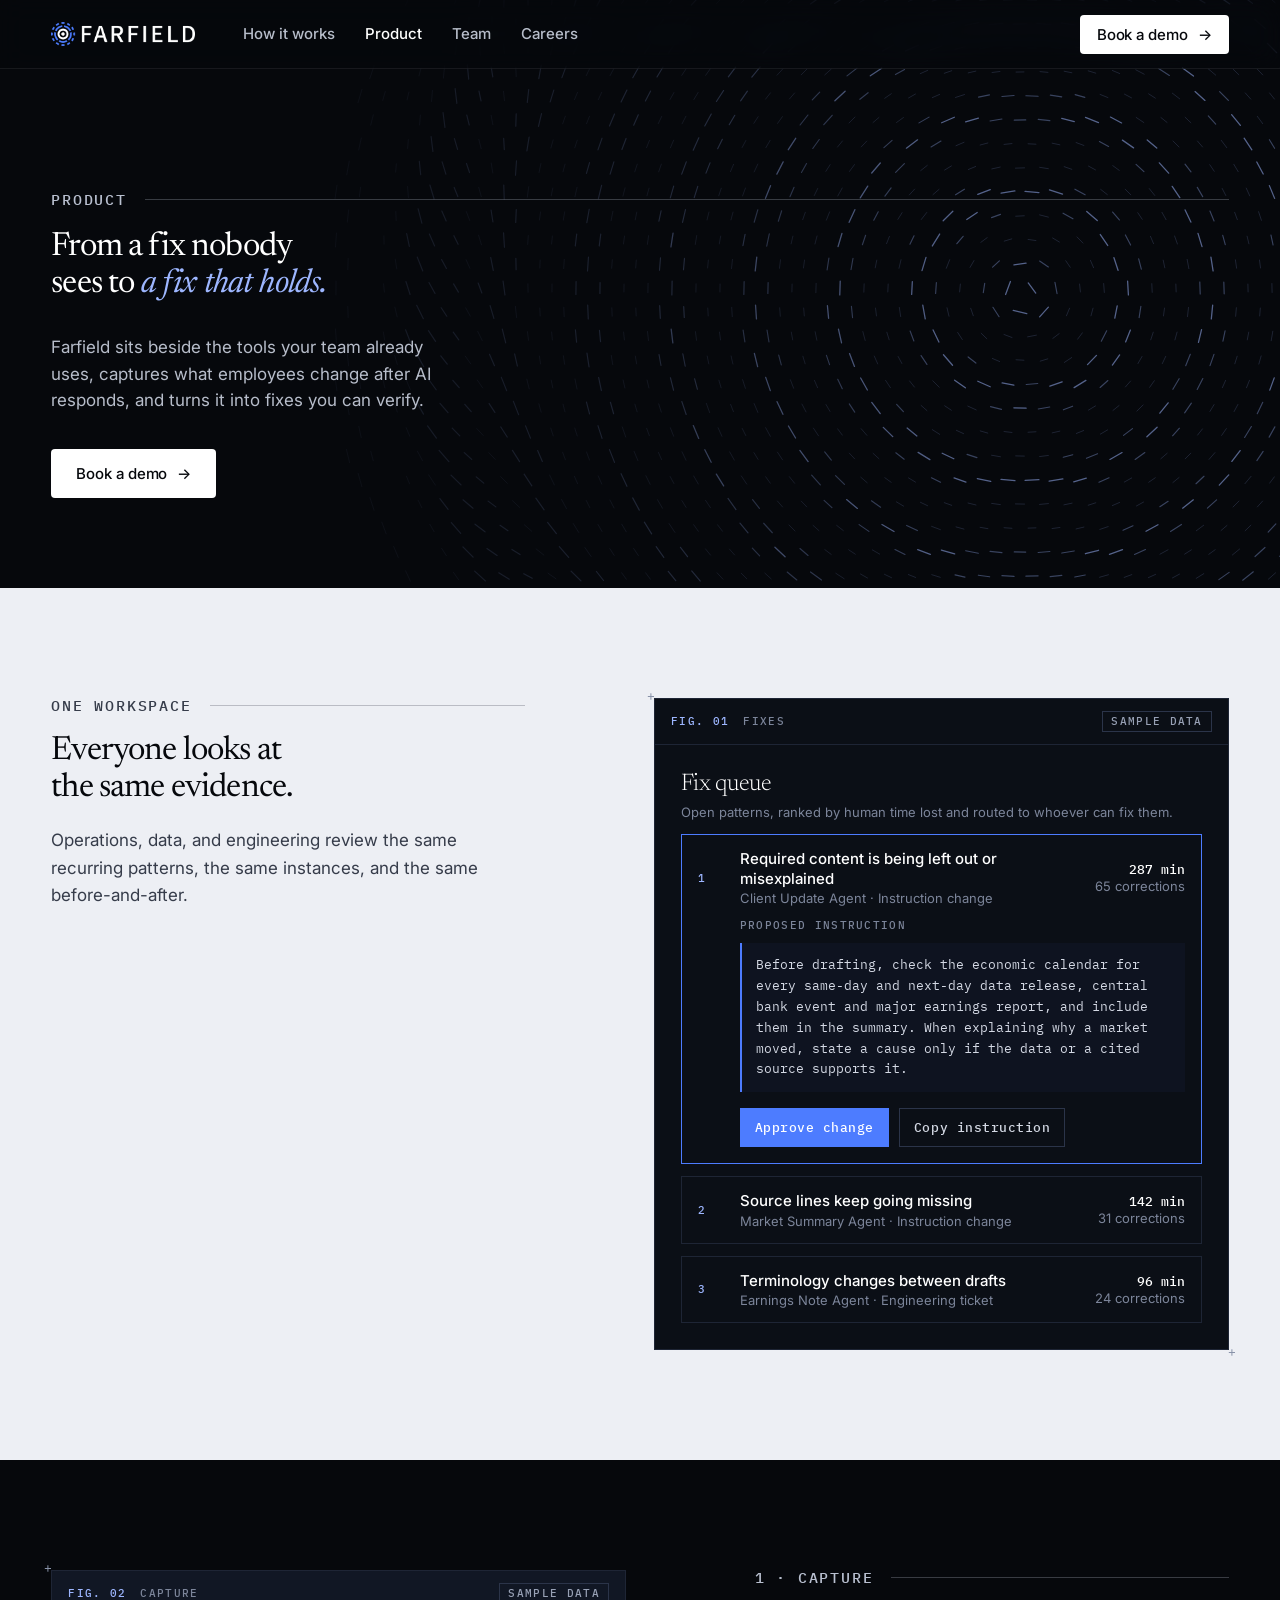
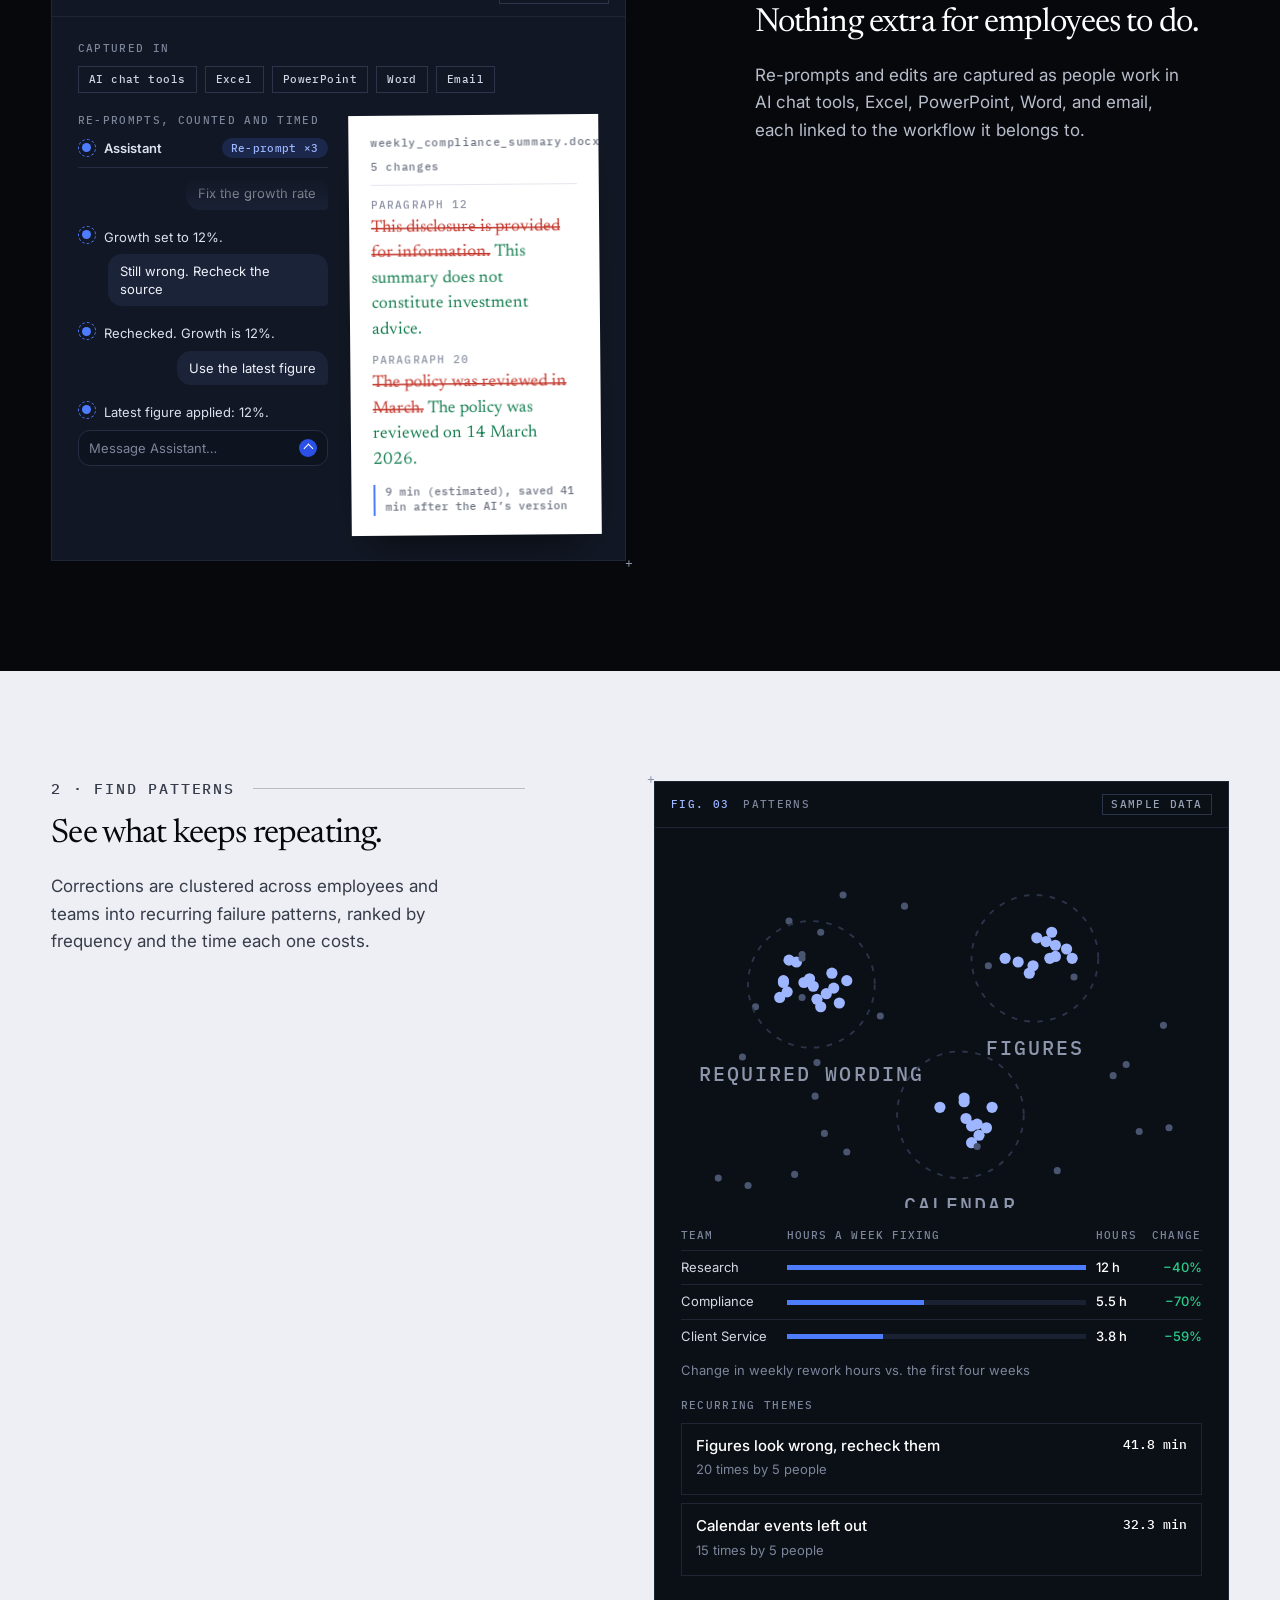
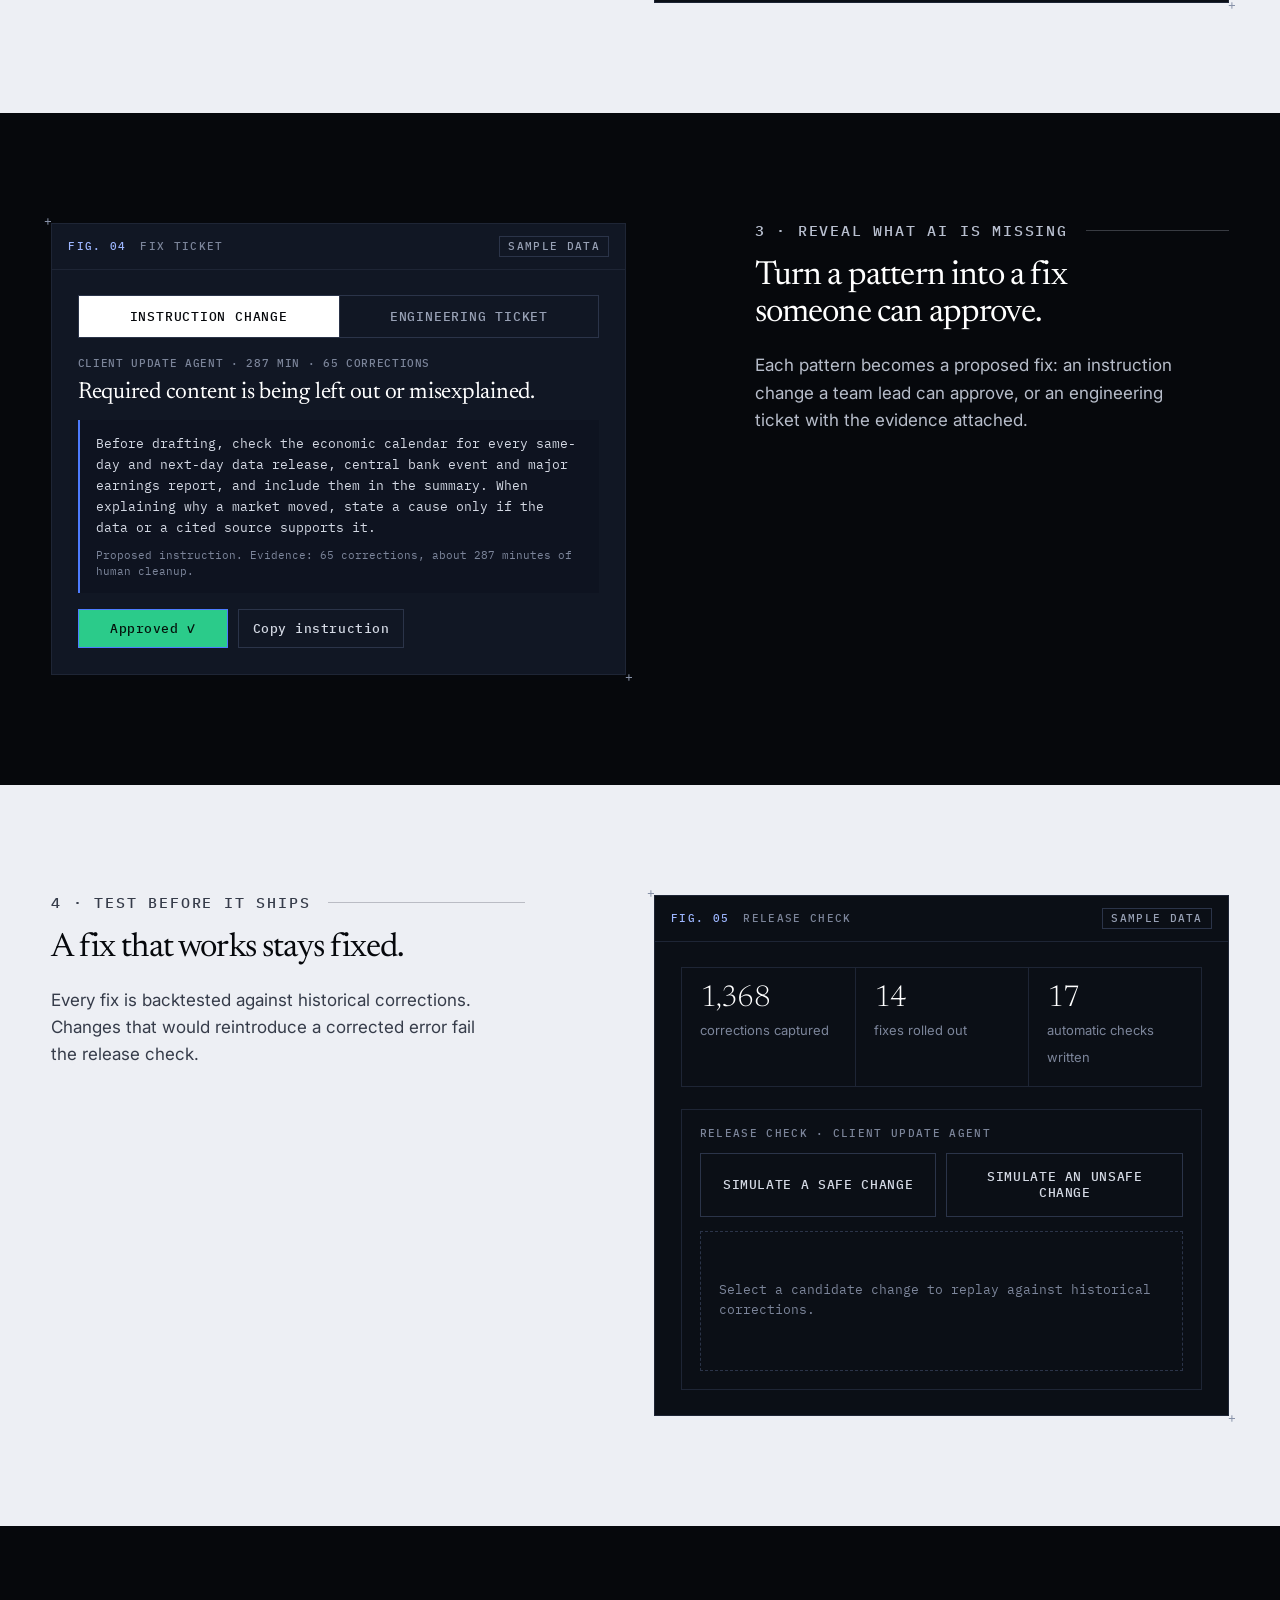
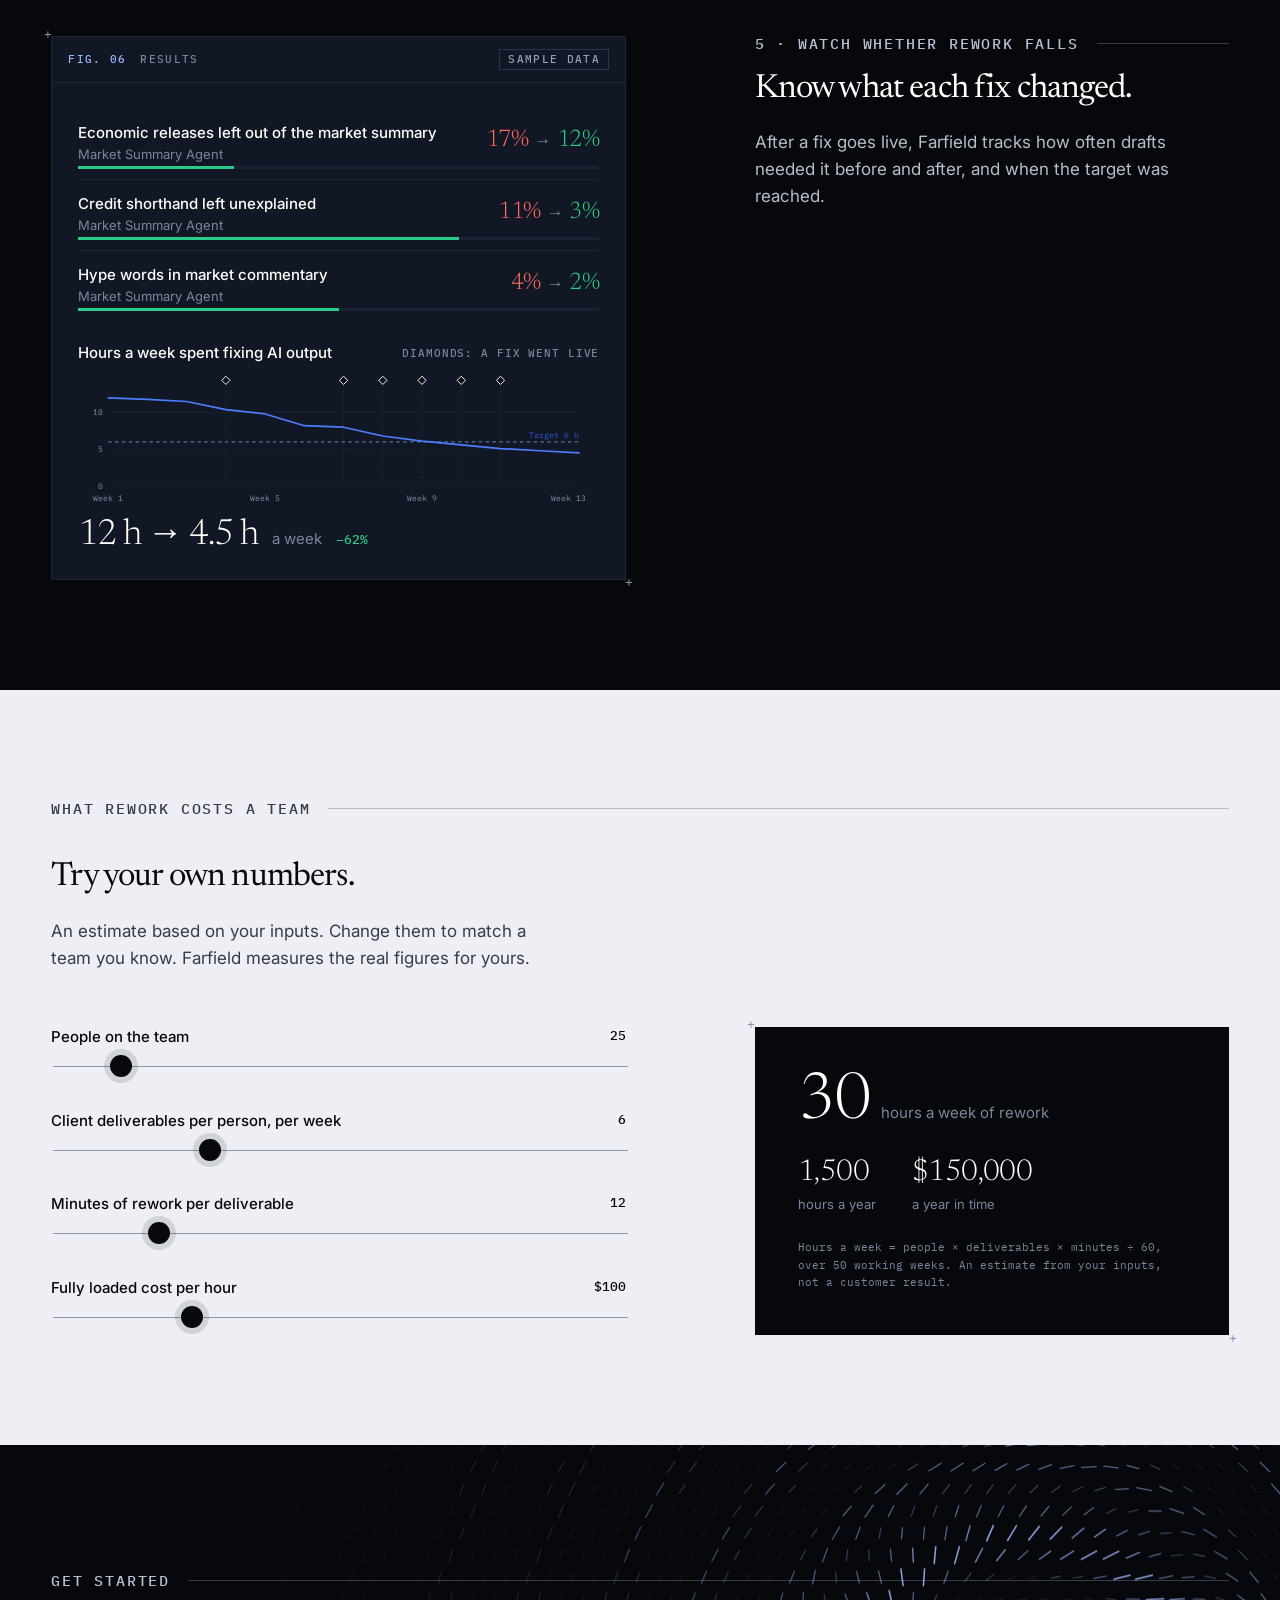
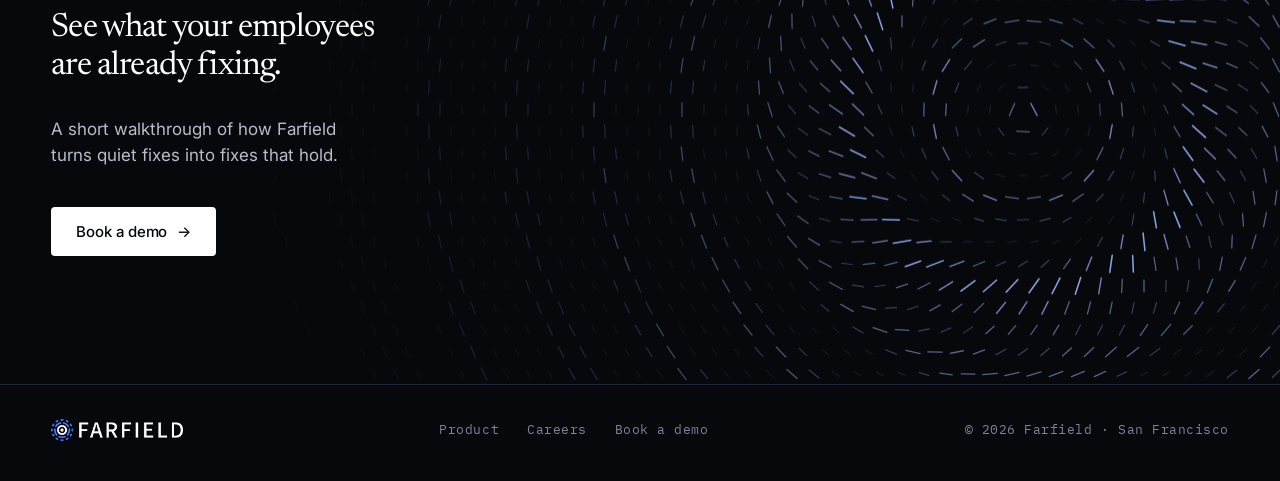
==== commit 39e77d6a: "Add files via upload" ====
--- a/product.html
+++ b/product.html
@@ -902,7 +902,7 @@
   <h1>From a fix nobody sees to <em>a fix that holds.</em></h1>
   <p class="lead">Farfield sits beside the tools your team already uses, captures what employees change after AI responds, and turns it into fixes you can verify.</p>
   <div class="hero-actions"><a class="btn " href="https://calendar.app.google/Xvj6nB62QJjd9f3v9" target="_blank" rel="noopener">Book a demo<span class="arr" aria-hidden="true">&rarr;</span></a></div>
-</div></section><section class="sec chalk" id="evidence"><div class="wrap"><div class="pp"><div class="pp-text reveal"><div class="label">One workspace</div><h2>Everyone looks at the same evidence.</h2><p class="t">Operations, data, and engineering review the same recurring patterns, the same instances, and the same before-and-after.</p></div><div class="pp-stage reveal"><figure class="plate "><figcaption class="plate-head"><span class="fg">Fig. 01</span><span class="ft">Fixes</span><span class="sd">Sample data</span></figcaption><div class="plate-body"><div class="q-head"><b>Fix queue</b><span>Open patterns, ranked by human time lost and routed to whoever can fix them.</span></div><div class="q-item open"><div class="q-row"><span class="rank">1</span><div class="tt"><b>Required content is being left out or misexplained</b><em>Client Update Agent · Instruction change</em></div><div class="mm"><b>287 min</b><em>65 corrections</em></div></div><div class="q-body"><div class="lbl">Proposed instruction</div><p>Before drafting, check the economic calendar for every same-day and next-day data release, central bank event and major earnings report, and include them in the summary. When explaining why a market moved, state a cause only if the data or a cited source supports it.</p><div class="acts"><span class="act p">Approve change</span><span class="act">Copy instruction</span></div></div></div><div class="q-item"><div class="q-row"><span class="rank">2</span><div class="tt"><b>Source lines keep going missing</b><em>Market Summary Agent · Instruction change</em></div><div class="mm"><b>142 min</b><em>31 corrections</em></div></div></div><div class="q-item"><div class="q-row"><span class="rank">3</span><div class="tt"><b>Terminology changes between drafts</b><em>Earnings Note Agent · Engineering ticket</em></div><div class="mm"><b>96 min</b><em>24 corrections</em></div></div></div></div></figure></div></div></div></section><section class="sec dark" id="capture"><div class="wrap"><div class="pp rev"><div class="pp-text reveal"><div class="label">1 · Capture</div><h2>Nothing extra for employees to do.</h2><p class="t">Re-prompts and edits are captured as people work in AI chat tools, Excel, PowerPoint, Word, and email, each linked to the workflow it belongs to.</p></div><div class="pp-stage reveal"><figure class="plate "><figcaption class="plate-head"><span class="fg">Fig. 02</span><span class="ft">Capture</span><span class="sd">Sample data</span></figcaption><div class="plate-body"><div class="v-capture"><div class="lbl">Captured in</div><div class="tags"><span>AI chat tools</span><span>Excel</span><span>PowerPoint</span><span>Word</span><span>Email</span></div><div class="cap-cols"><div><div class="lbl">Re-prompts, counted and timed</div><div class="chat dk"><div class="chat-top"><span class="who"><i class="av"></i>Assistant</span><span class="rp"><b>Re-prompt &times;1</b><b>Re-prompt &times;2</b><b>Re-prompt &times;3</b></span></div><div class="chat-body"><div class="msg u" style="--t:0.3s"><p>Fix the growth rate</p></div><div class="typing" style="--t:0.8s"><i class="av"></i><span><i></i><i></i><i></i></span></div><div class="msg a" style="--t:1.5s"><i class="av"></i><p>Growth set to 12%.</p></div><div class="msg u" style="--t:1.8s"><p>Still wrong. Recheck the source</p></div><div class="typing" style="--t:2.2s"><i class="av"></i><span><i></i><i></i><i></i></span></div><div class="msg a" style="--t:3.0s"><i class="av"></i><p>Rechecked. Growth is 12%.</p></div><div class="msg u" style="--t:3.2s"><p>Use the latest figure</p></div><div class="typing" style="--t:3.7s"><i class="av"></i><span><i></i><i></i><i></i></span></div><div class="msg a" style="--t:4.4s"><i class="av"></i><p>Latest figure applied: 12%.</p></div></div><div class="chat-in"><span>Message Assistant…</span><i class="send" aria-hidden="true"></i></div></div></div><div><div class="sheet"><div class="doc-title"><span>weekly_compliance_summary.docx</span><span>5 changes</span></div><p class="rl"><span class="loc">Paragraph 12</span><span class="old" style="--d:1.2s">This disclosure is provided for information.</span> <span class="new" style="--d:1.2s">This summary does not constitute investment advice.</span></p><p class="rl"><span class="loc">Paragraph 20</span><span class="old" style="--d:1.8s">The policy was reviewed in March.</span> <span class="new" style="--d:1.8s">The policy was reviewed on 14 March 2026.</span></p><div class="margin-note">9 min (estimated), saved 41 min after the AI’s version</div></div></div></div></div></div></figure></div></div></div></section><section class="sec chalk" id="patterns"><div class="wrap"><div class="pp"><div class="pp-text reveal"><div class="label">2 · Find patterns</div><h2>See what keeps repeating.</h2><p class="t">Corrections are grouped across employees and teams into recurring themes, with the hours each one costs.</p></div><div class="pp-stage reveal"><figure class="plate "><figcaption class="plate-head"><span class="fg">Fig. 03</span><span class="ft">Patterns</span><span class="sd">Sample data</span></figcaption><div class="plate-body"><div class="v-patterns"><div class="pat-top"><svg class="clmap" viewBox="0 0 280 190" role="img" aria-label="Corrections clustering into recurring themes"><circle class="hit" r="3.0" cx="0" cy="0" style="--sx:56px;--sy:132px;--tx:57px;--ty:74px;--k:0"/><circle class="hit" r="3.0" cx="0" cy="0" style="--sx:28px;--sy:49px;--tx:81px;--ty:64px;--k:1"/><circle class="hit" r="3.0" cx="0" cy="0" style="--sx:155px;--sy:155px;--tx:55px;--ty:69px;--k:2"/><circle class="hit" r="3.0" cx="0" cy="0" style="--sx:170px;--sy:58px;--tx:75px;--ty:82px;--k:3"/><circle class="hit" r="3.0" cx="0" cy="0" style="--sx:249px;--sy:45px;--tx:58px;--ty:57px;--k:4"/><circle class="hit" r="3.0" cx="0" cy="0" style="--sx:14px;--sy:56px;--tx:78px;--ty:75px;--k:5"/><circle class="hit" r="3.0" cx="0" cy="0" style="--sx:126px;--sy:20px;--tx:85px;--ty:80px;--k:6"/><circle class="hit" r="3.0" cx="0" cy="0" style="--sx:56px;--sy:73px;--tx:69px;--ty:67px;--k:7"/><circle class="hit" r="3.0" cx="0" cy="0" style="--sx:159px;--sy:32px;--tx:89px;--ty:68px;--k:8"/><circle class="hit" r="3.0" cx="0" cy="0" style="--sx:104px;--sy:161px;--tx:62px;--ty:58px;--k:9"/><circle class="hit" r="3.0" cx="0" cy="0" style="--sx:265px;--sy:122px;--tx:71px;--ty:71px;--k:10"/><circle class="hit" r="3.0" cx="0" cy="0" style="--sx:190px;--sy:109px;--tx:66px;--ty:69px;--k:11"/><circle class="hit" r="3.0" cx="0" cy="0" style="--sx:46px;--sy:16px;--tx:73px;--ty:78px;--k:12"/><circle class="hit" r="3.0" cx="0" cy="0" style="--sx:15px;--sy:165px;--tx:82px;--ty:72px;--k:13"/><circle class="hit" r="3.0" cx="0" cy="0" style="--sx:192px;--sy:174px;--tx:53px;--ty:77px;--k:14"/><circle class="hit" r="3.0" cx="0" cy="0" style="--sx:16px;--sy:118px;--tx:55px;--ty:68px;--k:15"/><circle class="hit" r="3.0" cx="0" cy="0" style="--sx:135px;--sy:134px;--tx:174px;--ty:56px;--k:16"/><circle class="hit" r="3.0" cx="0" cy="0" style="--sx:93px;--sy:180px;--tx:181px;--ty:58px;--k:17"/><circle class="hit" r="3.0" cx="0" cy="0" style="--sx:30px;--sy:103px;--tx:210px;--ty:56px;--k:18"/><circle class="hit" r="3.0" cx="0" cy="0" style="--sx:202px;--sy:163px;--tx:199px;--ty:42px;--k:19"/><circle class="hit" r="3.0" cx="0" cy="0" style="--sx:202px;--sy:130px;--tx:187px;--ty:64px;--k:20"/><circle class="hit" r="3.0" cx="0" cy="0" style="--sx:216px;--sy:166px;--tx:189px;--ty:60px;--k:21"/><circle class="hit" r="3.0" cx="0" cy="0" style="--sx:101px;--sy:126px;--tx:191px;--ty:45px;--k:22"/><circle class="hit" r="3.0" cx="0" cy="0" style="--sx:244px;--sy:158px;--tx:196px;--ty:47px;--k:23"/><circle class="hit" r="3.0" cx="0" cy="0" style="--sx:118px;--sy:144px;--tx:207px;--ty:51px;--k:24"/><circle class="hit" r="3.0" cx="0" cy="0" style="--sx:235px;--sy:107px;--tx:198px;--ty:56px;--k:25"/><circle class="hit" r="3.0" cx="0" cy="0" style="--sx:172px;--sy:75px;--tx:201px;--ty:49px;--k:26"/><circle class="hit" r="3.0" cx="0" cy="0" style="--sx:161px;--sy:114px;--tx:201px;--ty:55px;--k:27"/><circle class="hit" r="3.0" cx="0" cy="0" style="--sx:31px;--sy:119px;--tx:164px;--ty:147px;--k:28"/><circle class="hit" r="3.0" cx="0" cy="0" style="--sx:268px;--sy:160px;--tx:152px;--ty:131px;--k:29"/><circle class="hit" r="3.0" cx="0" cy="0" style="--sx:199px;--sy:76px;--tx:159px;--ty:145px;--k:30"/><circle class="hit" r="3.0" cx="0" cy="0" style="--sx:201px;--sy:109px;--tx:167px;--ty:136px;--k:31"/><circle class="hit" r="3.0" cx="0" cy="0" style="--sx:125px;--sy:153px;--tx:156px;--ty:146px;--k:32"/><circle class="hit" r="3.0" cx="0" cy="0" style="--sx:32px;--sy:138px;--tx:153px;--ty:142px;--k:33"/><circle class="hit" r="3.0" cx="0" cy="0" style="--sx:18px;--sy:112px;--tx:152px;--ty:133px;--k:34"/><circle class="hit" r="3.0" cx="0" cy="0" style="--sx:135px;--sy:49px;--tx:139px;--ty:136px;--k:35"/><circle class="hit" r="3.0" cx="0" cy="0" style="--sx:192px;--sy:95px;--tx:156px;--ty:155px;--k:36"/><circle class="hit" r="3.0" cx="0" cy="0" style="--sx:170px;--sy:166px;--tx:160px;--ty:151px;--k:37"/><circle class="noise" r="1.9" cx="0" cy="0" style="--sx:40px;--sy:82px;--tx:40px;--ty:82px;--k:38"/><circle class="noise" r="1.9" cx="0" cy="0" style="--sx:65px;--sy:56px;--tx:65px;--ty:56px;--k:39"/><circle class="noise" r="1.9" cx="0" cy="0" style="--sx:262px;--sy:147px;--tx:262px;--ty:147px;--k:40"/><circle class="noise" r="1.9" cx="0" cy="0" style="--sx:89px;--sy:160px;--tx:89px;--ty:160px;--k:41"/><circle class="noise" r="1.9" cx="0" cy="0" style="--sx:65px;--sy:77px;--tx:65px;--ty:77px;--k:42"/><circle class="noise" r="1.9" cx="0" cy="0" style="--sx:232px;--sy:119px;--tx:232px;--ty:119px;--k:43"/><circle class="noise" r="1.9" cx="0" cy="0" style="--sx:36px;--sy:178px;--tx:36px;--ty:178px;--k:44"/><circle class="noise" r="1.9" cx="0" cy="0" style="--sx:65px;--sy:54px;--tx:65px;--ty:54px;--k:45"/><circle class="noise" r="1.9" cx="0" cy="0" style="--sx:211px;--sy:66px;--tx:211px;--ty:66px;--k:46"/><circle class="noise" r="1.9" cx="0" cy="0" style="--sx:87px;--sy:22px;--tx:87px;--ty:22px;--k:47"/><circle class="noise" r="1.9" cx="0" cy="0" style="--sx:33px;--sy:109px;--tx:33px;--ty:109px;--k:48"/><circle class="noise" r="1.9" cx="0" cy="0" style="--sx:73px;--sy:112px;--tx:73px;--ty:112px;--k:49"/><circle class="noise" r="1.9" cx="0" cy="0" style="--sx:107px;--sy:87px;--tx:107px;--ty:87px;--k:50"/><circle class="noise" r="1.9" cx="0" cy="0" style="--sx:259px;--sy:92px;--tx:259px;--ty:92px;--k:51"/><circle class="noise" r="1.9" cx="0" cy="0" style="--sx:159px;--sy:157px;--tx:159px;--ty:157px;--k:52"/><circle class="noise" r="1.9" cx="0" cy="0" style="--sx:58px;--sy:36px;--tx:58px;--ty:36px;--k:53"/><circle class="noise" r="1.9" cx="0" cy="0" style="--sx:246px;--sy:149px;--tx:246px;--ty:149px;--k:54"/><circle class="noise" r="1.9" cx="0" cy="0" style="--sx:75px;--sy:42px;--tx:75px;--ty:42px;--k:55"/><circle class="noise" r="1.9" cx="0" cy="0" style="--sx:202px;--sy:170px;--tx:202px;--ty:170px;--k:56"/><circle class="noise" r="1.9" cx="0" cy="0" style="--sx:61px;--sy:172px;--tx:61px;--ty:172px;--k:57"/><circle class="noise" r="1.9" cx="0" cy="0" style="--sx:239px;--sy:113px;--tx:239px;--ty:113px;--k:58"/><circle class="noise" r="1.9" cx="0" cy="0" style="--sx:120px;--sy:28px;--tx:120px;--ty:28px;--k:59"/><circle class="noise" r="1.9" cx="0" cy="0" style="--sx:20px;--sy:174px;--tx:20px;--ty:174px;--k:60"/><circle class="noise" r="1.9" cx="0" cy="0" style="--sx:72px;--sy:130px;--tx:72px;--ty:130px;--k:61"/><circle class="noise" r="1.9" cx="0" cy="0" style="--sx:77px;--sy:150px;--tx:77px;--ty:150px;--k:62"/><circle class="noise" r="1.9" cx="0" cy="0" style="--sx:165px;--sy:60px;--tx:165px;--ty:60px;--k:63"/><circle class="ring" cx="70" cy="70" r="34"/><text x="70" y="122" text-anchor="middle">REQUIRED WORDING</text><circle class="ring" cx="190" cy="56" r="34"/><text x="190" y="108" text-anchor="middle">FIGURES</text><circle class="ring" cx="150" cy="140" r="34"/><text x="150" y="192" text-anchor="middle">CALENDAR</text></svg><div class="teamrows"><div class="tr h"><span>Team</span><span>Hours a week fixing</span><span>Hours</span><span>Change</span></div><div class="tr"><span>Research</span><span class="bar" style="--w:100%"></span><b>12 h</b><em>&minus;40%</em></div><div class="tr"><span>Compliance</span><span class="bar" style="--w:46%"></span><b>5.5 h</b><em>&minus;70%</em></div><div class="tr"><span>Client Service</span><span class="bar" style="--w:32%"></span><b>3.8 h</b><em>&minus;59%</em></div><div class="tr-note">Change in weekly rework hours vs. the first four weeks</div></div></div><div class="lbl" style="margin-top:20px">Recurring themes</div><div class="theme"><div><b>Figures look wrong, recheck them</b><span>20 times by 5 people</span></div><em>41.8 min</em></div><div class="theme"><div><b>Calendar events left out</b><span>15 times by 5 people</span></div><em>32.3 min</em></div></div></div></figure></div></div></div></section><section class="sec dark" id="missing"><div class="wrap"><div class="pp rev"><div class="pp-text reveal"><div class="label">3 · Reveal what AI is missing</div><h2>Turn a pattern into a fix someone can approve.</h2><p class="t">Each pattern becomes a proposed fix: an instruction change a team lead can approve, or an engineering ticket with the evidence attached.</p></div><div class="pp-stage reveal"><figure class="plate "><figcaption class="plate-head"><span class="fg">Fig. 04</span><span class="ft">Fix ticket</span><span class="sd">Sample data</span></figcaption><div class="plate-body"><div class="fv"><div class="seg" role="tablist" aria-label="Fix route"><button type="button" role="tab" aria-selected="true" data-route="0">Instruction change</button><button type="button" role="tab" aria-selected="false" data-route="1">Engineering ticket</button></div><div class="route" data-r="0"><div class="meta">Client Update Agent · 287 min · 65 corrections</div><h4>Required content is being left out or misexplained.</h4><div class="instr">Before drafting, check the economic calendar for every same-day and next-day data release, central bank event and major earnings report, and include them in the summary. When explaining why a market moved, state a cause only if the data or a cited source supports it.<small>Proposed instruction. Evidence: 65 corrections, about 287 minutes of human cleanup.</small></div><div class="acts"><span class="act p approve"><span class="l1">Approve change</span><span class="l2">Approved &#10003;</span></span><span class="act">Copy instruction</span></div></div><div class="route" data-r="1" hidden><div class="meta">Client Update Agent · 287 min · 65 corrections</div><h4>Connect the economic calendar to the Client Update Agent.</h4><div class="ev"><div class="it"><small>Instance 1</small><span class="a">AI: “Treasuries were little changed ahead of fresh data.”</span><br><span class="e">Edited: “…ahead of the 8:30 a.m. ET CPI release.”</span></div><div class="it"><small>Instance 2</small><span class="a">AI: “Markets await this week’s events.”</span><br><span class="e">Edited: “Markets await Wednesday’s FOMC minutes.”</span></div><div class="it"><small>Instance 3</small><span class="a">AI: “No major releases today.”</span><br><span class="e">Edited: “Retail sales and PPI are due at 8:30 a.m. ET.”</span></div></div></div></div></div></figure></div></div></div></section><section class="sec chalk" id="verify"><div class="wrap"><div class="pp"><div class="pp-text reveal"><div class="label">4 · Test before it ships</div><h2>A fix that works stays fixed.</h2><p class="t">Every historical correction becomes a regression test. A change that reintroduces a previously corrected error is blocked before release.</p></div><div class="pp-stage reveal"><figure class="plate "><figcaption class="plate-head"><span class="fg">Fig. 05</span><span class="ft">Release check</span><span class="sd">Sample data</span></figcaption><div class="plate-body"><div class="stats3"><div><b>1,368</b><span>corrections captured</span></div><div><b>14</b><span>fixes rolled out</span></div><div><b>17</b><span>automatic checks written</span></div></div><div class="rc"><div class="lbl">Release check · Client Update Agent</div><div class="rc-btns"><button type="button" class="rc-btn" data-rc="safe" aria-pressed="false">Simulate a safe change</button><button type="button" class="rc-btn" data-rc="risky" aria-pressed="false">Simulate a regressing change</button></div><div class="rc-out" id="rc-out" aria-live="polite"><div class="rc-empty">Select a candidate change to replay against historical corrections.</div><div class="rc-run" hidden>Replaying 17 historical corrections…</div><div class="rc-res" hidden></div></div></div></div></figure></div></div></div></section><section class="sec dark" id="monitor"><div class="wrap"><div class="pp rev"><div class="pp-text reveal"><div class="label">5 · Watch whether rework falls</div><h2>Know what each fix changed.</h2><p class="t">After a fix goes live, Farfield tracks how often drafts needed it before and after, and when the target was reached.</p></div><div class="pp-stage reveal"><figure class="plate "><figcaption class="plate-head"><span class="fg">Fig. 06</span><span class="ft">Results</span><span class="sd">Sample data</span></figcaption><div class="plate-body"><div class="v-monitor"><div class="ba"><div><b>Economic releases left out of the market summary</b><div class="s">Market Summary Agent</div></div><div class="n"><span class="x">17%</span><i>&rarr;</i><span class="y">12%</span></div><div class="t" style="--w:30%"></div></div><div class="ba"><div><b>Credit shorthand left unexplained</b><div class="s">Market Summary Agent</div></div><div class="n"><span class="x">11%</span><i>&rarr;</i><span class="y">3%</span></div><div class="t" style="--w:73%"></div></div><div class="ba"><div><b>Hype words in market commentary</b><div class="s">Market Summary Agent</div></div><div class="n"><span class="x">4%</span><i>&rarr;</i><span class="y">2%</span></div><div class="t" style="--w:50%"></div></div><div class="chart"><div class="chart-head"><b>Hours a week spent fixing AI output</b><span>Diamonds: a fix went live</span></div><svg viewBox="0 0 760 206" role="img" aria-label="Hours a week spent fixing AI output falling from 12 to 4.5 as fixes go live"><line x1="44" x2="730" y1="172.0" y2="172.0" stroke="#ECEEF3"/><text x="36" y="176.0" text-anchor="end">0</text><line x1="44" x2="730" y1="118.4" y2="118.4" stroke="#ECEEF3"/><text x="36" y="122.4" text-anchor="end">5</text><line x1="44" x2="730" y1="64.9" y2="64.9" stroke="#ECEEF3"/><text x="36" y="68.9" text-anchor="end">10</text><line class="tg" x1="44" x2="730" y1="107.7" y2="107.7"/><text x="730" y="101.7" text-anchor="end" style="fill:#2F5BE0">Target 6 h</text><line class="vl" style="--k:0" x1="215.5" y1="26" x2="215.5" y2="172"/><path class="dm" style="--k:0" d="M215.5 12 l6 6 l-6 6 l-6 -6 z"/><line class="vl" style="--k:1" x1="387.0" y1="26" x2="387.0" y2="172"/><path class="dm" style="--k:1" d="M387.0 12 l6 6 l-6 6 l-6 -6 z"/><line class="vl" style="--k:2" x1="444.2" y1="26" x2="444.2" y2="172"/><path class="dm" style="--k:2" d="M444.2 12 l6 6 l-6 6 l-6 -6 z"/><line class="vl" style="--k:3" x1="501.3" y1="26" x2="501.3" y2="172"/><path class="dm" style="--k:3" d="M501.3 12 l6 6 l-6 6 l-6 -6 z"/><line class="vl" style="--k:4" x1="558.5" y1="26" x2="558.5" y2="172"/><path class="dm" style="--k:4" d="M558.5 12 l6 6 l-6 6 l-6 -6 z"/><line class="vl" style="--k:5" x1="615.7" y1="26" x2="615.7" y2="172"/><path class="dm" style="--k:5" d="M615.7 12 l6 6 l-6 6 l-6 -6 z"/><path class="p" style="--len:702" d="M44.0 43.4 L101.2 45.6 L158.3 48.8 L215.5 60.6 L272.7 67.0 L329.8 84.1 L387.0 86.3 L444.2 99.1 L501.3 106.6 L558.5 112.0 L615.7 117.4 L672.8 120.6 L730.0 123.8"/><text x="44.0" y="194" text-anchor="middle">Week 1</text><text x="272.7" y="194" text-anchor="middle">Week 5</text><text x="501.3" y="194" text-anchor="middle">Week 9</text><text x="740.0" y="194" text-anchor="end">Week 13</text></svg><div class="stat"><b>12 h &rarr; 4.5 h</b><span>a week</span><em>&minus;62%</em></div></div></div></div></figure></div></div></div></section>
+</div></section><section class="sec chalk" id="evidence"><div class="wrap"><div class="pp"><div class="pp-text reveal"><div class="label">One workspace</div><h2>Everyone looks at the same evidence.</h2><p class="t">Operations, data, and engineering review the same recurring patterns, the same instances, and the same before-and-after.</p></div><div class="pp-stage reveal"><figure class="plate "><figcaption class="plate-head"><span class="fg">Fig. 01</span><span class="ft">Fixes</span><span class="sd">Sample data</span></figcaption><div class="plate-body"><div class="q-head"><b>Fix queue</b><span>Open patterns, ranked by human time lost and routed to whoever can fix them.</span></div><div class="q-item open"><div class="q-row"><span class="rank">1</span><div class="tt"><b>Required content is being left out or misexplained</b><em>Client Update Agent · Instruction change</em></div><div class="mm"><b>287 min</b><em>65 corrections</em></div></div><div class="q-body"><div class="lbl">Proposed instruction</div><p>Before drafting, check the economic calendar for every same-day and next-day data release, central bank event and major earnings report, and include them in the summary. When explaining why a market moved, state a cause only if the data or a cited source supports it.</p><div class="acts"><span class="act p">Approve change</span><span class="act">Copy instruction</span></div></div></div><div class="q-item"><div class="q-row"><span class="rank">2</span><div class="tt"><b>Source lines keep going missing</b><em>Market Summary Agent · Instruction change</em></div><div class="mm"><b>142 min</b><em>31 corrections</em></div></div></div><div class="q-item"><div class="q-row"><span class="rank">3</span><div class="tt"><b>Terminology changes between drafts</b><em>Earnings Note Agent · Engineering ticket</em></div><div class="mm"><b>96 min</b><em>24 corrections</em></div></div></div></div></figure></div></div></div></section><section class="sec dark" id="capture"><div class="wrap"><div class="pp rev"><div class="pp-text reveal"><div class="label">1 · Capture</div><h2>Nothing extra for employees to do.</h2><p class="t">Re-prompts and edits are captured as people work in AI chat tools, Excel, PowerPoint, Word, and email, each linked to the workflow it belongs to.</p></div><div class="pp-stage reveal"><figure class="plate "><figcaption class="plate-head"><span class="fg">Fig. 02</span><span class="ft">Capture</span><span class="sd">Sample data</span></figcaption><div class="plate-body"><div class="v-capture"><div class="lbl">Captured in</div><div class="tags"><span>AI chat tools</span><span>Excel</span><span>PowerPoint</span><span>Word</span><span>Email</span></div><div class="cap-cols"><div><div class="lbl">Re-prompts, counted and timed</div><div class="chat dk"><div class="chat-top"><span class="who"><i class="av"></i>Assistant</span><span class="rp"><b>Re-prompt &times;1</b><b>Re-prompt &times;2</b><b>Re-prompt &times;3</b></span></div><div class="chat-body"><div class="msg u" style="--t:0.3s"><p>Fix the growth rate</p></div><div class="typing" style="--t:0.8s"><i class="av"></i><span><i></i><i></i><i></i></span></div><div class="msg a" style="--t:1.5s"><i class="av"></i><p>Growth set to 12%.</p></div><div class="msg u" style="--t:1.8s"><p>Still wrong. Recheck the source</p></div><div class="typing" style="--t:2.2s"><i class="av"></i><span><i></i><i></i><i></i></span></div><div class="msg a" style="--t:3.0s"><i class="av"></i><p>Rechecked. Growth is 12%.</p></div><div class="msg u" style="--t:3.2s"><p>Use the latest figure</p></div><div class="typing" style="--t:3.7s"><i class="av"></i><span><i></i><i></i><i></i></span></div><div class="msg a" style="--t:4.4s"><i class="av"></i><p>Latest figure applied: 12%.</p></div></div><div class="chat-in"><span>Message Assistant…</span><i class="send" aria-hidden="true"></i></div></div></div><div><div class="sheet"><div class="doc-title"><span>weekly_compliance_summary.docx</span><span>5 changes</span></div><p class="rl"><span class="loc">Paragraph 12</span><span class="old" style="--d:1.2s">This disclosure is provided for information.</span> <span class="new" style="--d:1.2s">This summary does not constitute investment advice.</span></p><p class="rl"><span class="loc">Paragraph 20</span><span class="old" style="--d:1.8s">The policy was reviewed in March.</span> <span class="new" style="--d:1.8s">The policy was reviewed on 14 March 2026.</span></p><div class="margin-note">9 min (estimated), saved 41 min after the AI’s version</div></div></div></div></div></div></figure></div></div></div></section><section class="sec chalk" id="patterns"><div class="wrap"><div class="pp"><div class="pp-text reveal"><div class="label">2 · Find patterns</div><h2>See what keeps repeating.</h2><p class="t">Corrections are clustered across employees and teams into recurring failure patterns, ranked by frequency and the time each one costs.</p></div><div class="pp-stage reveal"><figure class="plate "><figcaption class="plate-head"><span class="fg">Fig. 03</span><span class="ft">Patterns</span><span class="sd">Sample data</span></figcaption><div class="plate-body"><div class="v-patterns"><div class="pat-top"><svg class="clmap" viewBox="0 0 280 190" role="img" aria-label="Corrections clustering into recurring themes"><circle class="hit" r="3.0" cx="0" cy="0" style="--sx:56px;--sy:132px;--tx:57px;--ty:74px;--k:0"/><circle class="hit" r="3.0" cx="0" cy="0" style="--sx:28px;--sy:49px;--tx:81px;--ty:64px;--k:1"/><circle class="hit" r="3.0" cx="0" cy="0" style="--sx:155px;--sy:155px;--tx:55px;--ty:69px;--k:2"/><circle class="hit" r="3.0" cx="0" cy="0" style="--sx:170px;--sy:58px;--tx:75px;--ty:82px;--k:3"/><circle class="hit" r="3.0" cx="0" cy="0" style="--sx:249px;--sy:45px;--tx:58px;--ty:57px;--k:4"/><circle class="hit" r="3.0" cx="0" cy="0" style="--sx:14px;--sy:56px;--tx:78px;--ty:75px;--k:5"/><circle class="hit" r="3.0" cx="0" cy="0" style="--sx:126px;--sy:20px;--tx:85px;--ty:80px;--k:6"/><circle class="hit" r="3.0" cx="0" cy="0" style="--sx:56px;--sy:73px;--tx:69px;--ty:67px;--k:7"/><circle class="hit" r="3.0" cx="0" cy="0" style="--sx:159px;--sy:32px;--tx:89px;--ty:68px;--k:8"/><circle class="hit" r="3.0" cx="0" cy="0" style="--sx:104px;--sy:161px;--tx:62px;--ty:58px;--k:9"/><circle class="hit" r="3.0" cx="0" cy="0" style="--sx:265px;--sy:122px;--tx:71px;--ty:71px;--k:10"/><circle class="hit" r="3.0" cx="0" cy="0" style="--sx:190px;--sy:109px;--tx:66px;--ty:69px;--k:11"/><circle class="hit" r="3.0" cx="0" cy="0" style="--sx:46px;--sy:16px;--tx:73px;--ty:78px;--k:12"/><circle class="hit" r="3.0" cx="0" cy="0" style="--sx:15px;--sy:165px;--tx:82px;--ty:72px;--k:13"/><circle class="hit" r="3.0" cx="0" cy="0" style="--sx:192px;--sy:174px;--tx:53px;--ty:77px;--k:14"/><circle class="hit" r="3.0" cx="0" cy="0" style="--sx:16px;--sy:118px;--tx:55px;--ty:68px;--k:15"/><circle class="hit" r="3.0" cx="0" cy="0" style="--sx:135px;--sy:134px;--tx:174px;--ty:56px;--k:16"/><circle class="hit" r="3.0" cx="0" cy="0" style="--sx:93px;--sy:180px;--tx:181px;--ty:58px;--k:17"/><circle class="hit" r="3.0" cx="0" cy="0" style="--sx:30px;--sy:103px;--tx:210px;--ty:56px;--k:18"/><circle class="hit" r="3.0" cx="0" cy="0" style="--sx:202px;--sy:163px;--tx:199px;--ty:42px;--k:19"/><circle class="hit" r="3.0" cx="0" cy="0" style="--sx:202px;--sy:130px;--tx:187px;--ty:64px;--k:20"/><circle class="hit" r="3.0" cx="0" cy="0" style="--sx:216px;--sy:166px;--tx:189px;--ty:60px;--k:21"/><circle class="hit" r="3.0" cx="0" cy="0" style="--sx:101px;--sy:126px;--tx:191px;--ty:45px;--k:22"/><circle class="hit" r="3.0" cx="0" cy="0" style="--sx:244px;--sy:158px;--tx:196px;--ty:47px;--k:23"/><circle class="hit" r="3.0" cx="0" cy="0" style="--sx:118px;--sy:144px;--tx:207px;--ty:51px;--k:24"/><circle class="hit" r="3.0" cx="0" cy="0" style="--sx:235px;--sy:107px;--tx:198px;--ty:56px;--k:25"/><circle class="hit" r="3.0" cx="0" cy="0" style="--sx:172px;--sy:75px;--tx:201px;--ty:49px;--k:26"/><circle class="hit" r="3.0" cx="0" cy="0" style="--sx:161px;--sy:114px;--tx:201px;--ty:55px;--k:27"/><circle class="hit" r="3.0" cx="0" cy="0" style="--sx:31px;--sy:119px;--tx:164px;--ty:147px;--k:28"/><circle class="hit" r="3.0" cx="0" cy="0" style="--sx:268px;--sy:160px;--tx:152px;--ty:131px;--k:29"/><circle class="hit" r="3.0" cx="0" cy="0" style="--sx:199px;--sy:76px;--tx:159px;--ty:145px;--k:30"/><circle class="hit" r="3.0" cx="0" cy="0" style="--sx:201px;--sy:109px;--tx:167px;--ty:136px;--k:31"/><circle class="hit" r="3.0" cx="0" cy="0" style="--sx:125px;--sy:153px;--tx:156px;--ty:146px;--k:32"/><circle class="hit" r="3.0" cx="0" cy="0" style="--sx:32px;--sy:138px;--tx:153px;--ty:142px;--k:33"/><circle class="hit" r="3.0" cx="0" cy="0" style="--sx:18px;--sy:112px;--tx:152px;--ty:133px;--k:34"/><circle class="hit" r="3.0" cx="0" cy="0" style="--sx:135px;--sy:49px;--tx:139px;--ty:136px;--k:35"/><circle class="hit" r="3.0" cx="0" cy="0" style="--sx:192px;--sy:95px;--tx:156px;--ty:155px;--k:36"/><circle class="hit" r="3.0" cx="0" cy="0" style="--sx:170px;--sy:166px;--tx:160px;--ty:151px;--k:37"/><circle class="noise" r="1.9" cx="0" cy="0" style="--sx:40px;--sy:82px;--tx:40px;--ty:82px;--k:38"/><circle class="noise" r="1.9" cx="0" cy="0" style="--sx:65px;--sy:56px;--tx:65px;--ty:56px;--k:39"/><circle class="noise" r="1.9" cx="0" cy="0" style="--sx:262px;--sy:147px;--tx:262px;--ty:147px;--k:40"/><circle class="noise" r="1.9" cx="0" cy="0" style="--sx:89px;--sy:160px;--tx:89px;--ty:160px;--k:41"/><circle class="noise" r="1.9" cx="0" cy="0" style="--sx:65px;--sy:77px;--tx:65px;--ty:77px;--k:42"/><circle class="noise" r="1.9" cx="0" cy="0" style="--sx:232px;--sy:119px;--tx:232px;--ty:119px;--k:43"/><circle class="noise" r="1.9" cx="0" cy="0" style="--sx:36px;--sy:178px;--tx:36px;--ty:178px;--k:44"/><circle class="noise" r="1.9" cx="0" cy="0" style="--sx:65px;--sy:54px;--tx:65px;--ty:54px;--k:45"/><circle class="noise" r="1.9" cx="0" cy="0" style="--sx:211px;--sy:66px;--tx:211px;--ty:66px;--k:46"/><circle class="noise" r="1.9" cx="0" cy="0" style="--sx:87px;--sy:22px;--tx:87px;--ty:22px;--k:47"/><circle class="noise" r="1.9" cx="0" cy="0" style="--sx:33px;--sy:109px;--tx:33px;--ty:109px;--k:48"/><circle class="noise" r="1.9" cx="0" cy="0" style="--sx:73px;--sy:112px;--tx:73px;--ty:112px;--k:49"/><circle class="noise" r="1.9" cx="0" cy="0" style="--sx:107px;--sy:87px;--tx:107px;--ty:87px;--k:50"/><circle class="noise" r="1.9" cx="0" cy="0" style="--sx:259px;--sy:92px;--tx:259px;--ty:92px;--k:51"/><circle class="noise" r="1.9" cx="0" cy="0" style="--sx:159px;--sy:157px;--tx:159px;--ty:157px;--k:52"/><circle class="noise" r="1.9" cx="0" cy="0" style="--sx:58px;--sy:36px;--tx:58px;--ty:36px;--k:53"/><circle class="noise" r="1.9" cx="0" cy="0" style="--sx:246px;--sy:149px;--tx:246px;--ty:149px;--k:54"/><circle class="noise" r="1.9" cx="0" cy="0" style="--sx:75px;--sy:42px;--tx:75px;--ty:42px;--k:55"/><circle class="noise" r="1.9" cx="0" cy="0" style="--sx:202px;--sy:170px;--tx:202px;--ty:170px;--k:56"/><circle class="noise" r="1.9" cx="0" cy="0" style="--sx:61px;--sy:172px;--tx:61px;--ty:172px;--k:57"/><circle class="noise" r="1.9" cx="0" cy="0" style="--sx:239px;--sy:113px;--tx:239px;--ty:113px;--k:58"/><circle class="noise" r="1.9" cx="0" cy="0" style="--sx:120px;--sy:28px;--tx:120px;--ty:28px;--k:59"/><circle class="noise" r="1.9" cx="0" cy="0" style="--sx:20px;--sy:174px;--tx:20px;--ty:174px;--k:60"/><circle class="noise" r="1.9" cx="0" cy="0" style="--sx:72px;--sy:130px;--tx:72px;--ty:130px;--k:61"/><circle class="noise" r="1.9" cx="0" cy="0" style="--sx:77px;--sy:150px;--tx:77px;--ty:150px;--k:62"/><circle class="noise" r="1.9" cx="0" cy="0" style="--sx:165px;--sy:60px;--tx:165px;--ty:60px;--k:63"/><circle class="ring" cx="70" cy="70" r="34"/><text x="70" y="122" text-anchor="middle">REQUIRED WORDING</text><circle class="ring" cx="190" cy="56" r="34"/><text x="190" y="108" text-anchor="middle">FIGURES</text><circle class="ring" cx="150" cy="140" r="34"/><text x="150" y="192" text-anchor="middle">CALENDAR</text></svg><div class="teamrows"><div class="tr h"><span>Team</span><span>Hours a week fixing</span><span>Hours</span><span>Change</span></div><div class="tr"><span>Research</span><span class="bar" style="--w:100%"></span><b>12 h</b><em>&minus;40%</em></div><div class="tr"><span>Compliance</span><span class="bar" style="--w:46%"></span><b>5.5 h</b><em>&minus;70%</em></div><div class="tr"><span>Client Service</span><span class="bar" style="--w:32%"></span><b>3.8 h</b><em>&minus;59%</em></div><div class="tr-note">Change in weekly rework hours vs. the first four weeks</div></div></div><div class="lbl" style="margin-top:20px">Recurring themes</div><div class="theme"><div><b>Figures look wrong, recheck them</b><span>20 times by 5 people</span></div><em>41.8 min</em></div><div class="theme"><div><b>Calendar events left out</b><span>15 times by 5 people</span></div><em>32.3 min</em></div></div></div></figure></div></div></div></section><section class="sec dark" id="missing"><div class="wrap"><div class="pp rev"><div class="pp-text reveal"><div class="label">3 · Reveal what AI is missing</div><h2>Turn a pattern into a fix someone can approve.</h2><p class="t">Each pattern becomes a proposed fix: an instruction change a team lead can approve, or an engineering ticket with the evidence attached.</p></div><div class="pp-stage reveal"><figure class="plate "><figcaption class="plate-head"><span class="fg">Fig. 04</span><span class="ft">Fix ticket</span><span class="sd">Sample data</span></figcaption><div class="plate-body"><div class="fv"><div class="seg" role="tablist" aria-label="Fix route"><button type="button" role="tab" aria-selected="true" data-route="0">Instruction change</button><button type="button" role="tab" aria-selected="false" data-route="1">Engineering ticket</button></div><div class="route" data-r="0"><div class="meta">Client Update Agent · 287 min · 65 corrections</div><h4>Required content is being left out or misexplained.</h4><div class="instr">Before drafting, check the economic calendar for every same-day and next-day data release, central bank event and major earnings report, and include them in the summary. When explaining why a market moved, state a cause only if the data or a cited source supports it.<small>Proposed instruction. Evidence: 65 corrections, about 287 minutes of human cleanup.</small></div><div class="acts"><span class="act p approve"><span class="l1">Approve change</span><span class="l2">Approved &#10003;</span></span><span class="act">Copy instruction</span></div></div><div class="route" data-r="1" hidden><div class="meta">Client Update Agent · 287 min · 65 corrections</div><h4>Connect the economic calendar to the Client Update Agent.</h4><div class="ev"><div class="it"><small>Instance 1</small><span class="a">AI: “Treasuries were little changed ahead of fresh data.”</span><br><span class="e">Edited: “…ahead of the 8:30 a.m. ET CPI release.”</span></div><div class="it"><small>Instance 2</small><span class="a">AI: “Markets await this week’s events.”</span><br><span class="e">Edited: “Markets await Wednesday’s FOMC minutes.”</span></div><div class="it"><small>Instance 3</small><span class="a">AI: “No major releases today.”</span><br><span class="e">Edited: “Retail sales and PPI are due at 8:30 a.m. ET.”</span></div></div></div></div></div></figure></div></div></div></section><section class="sec chalk" id="verify"><div class="wrap"><div class="pp"><div class="pp-text reveal"><div class="label">4 · Test before it ships</div><h2>A fix that works stays fixed.</h2><p class="t">Every fix is backtested against historical corrections. Changes that would reintroduce a corrected error fail the release check.</p></div><div class="pp-stage reveal"><figure class="plate "><figcaption class="plate-head"><span class="fg">Fig. 05</span><span class="ft">Release check</span><span class="sd">Sample data</span></figcaption><div class="plate-body"><div class="stats3"><div><b>1,368</b><span>corrections captured</span></div><div><b>14</b><span>fixes rolled out</span></div><div><b>17</b><span>automatic checks written</span></div></div><div class="rc"><div class="lbl">Release check · Client Update Agent</div><div class="rc-btns"><button type="button" class="rc-btn" data-rc="safe" aria-pressed="false">Simulate a safe change</button><button type="button" class="rc-btn" data-rc="risky" aria-pressed="false">Simulate an unsafe change</button></div><div class="rc-out" id="rc-out" aria-live="polite"><div class="rc-empty">Select a candidate change to replay against historical corrections.</div><div class="rc-run" hidden>Replaying 17 historical corrections…</div><div class="rc-res" hidden></div></div></div></div></figure></div></div></div></section><section class="sec dark" id="monitor"><div class="wrap"><div class="pp rev"><div class="pp-text reveal"><div class="label">5 · Watch whether rework falls</div><h2>Know what each fix changed.</h2><p class="t">After a fix goes live, Farfield tracks how often drafts needed it before and after, and when the target was reached.</p></div><div class="pp-stage reveal"><figure class="plate "><figcaption class="plate-head"><span class="fg">Fig. 06</span><span class="ft">Results</span><span class="sd">Sample data</span></figcaption><div class="plate-body"><div class="v-monitor"><div class="ba"><div><b>Economic releases left out of the market summary</b><div class="s">Market Summary Agent</div></div><div class="n"><span class="x">17%</span><i>&rarr;</i><span class="y">12%</span></div><div class="t" style="--w:30%"></div></div><div class="ba"><div><b>Credit shorthand left unexplained</b><div class="s">Market Summary Agent</div></div><div class="n"><span class="x">11%</span><i>&rarr;</i><span class="y">3%</span></div><div class="t" style="--w:73%"></div></div><div class="ba"><div><b>Hype words in market commentary</b><div class="s">Market Summary Agent</div></div><div class="n"><span class="x">4%</span><i>&rarr;</i><span class="y">2%</span></div><div class="t" style="--w:50%"></div></div><div class="chart"><div class="chart-head"><b>Hours a week spent fixing AI output</b><span>Diamonds: a fix went live</span></div><svg viewBox="0 0 760 206" role="img" aria-label="Hours a week spent fixing AI output falling from 12 to 4.5 as fixes go live"><line x1="44" x2="730" y1="172.0" y2="172.0" stroke="#ECEEF3"/><text x="36" y="176.0" text-anchor="end">0</text><line x1="44" x2="730" y1="118.4" y2="118.4" stroke="#ECEEF3"/><text x="36" y="122.4" text-anchor="end">5</text><line x1="44" x2="730" y1="64.9" y2="64.9" stroke="#ECEEF3"/><text x="36" y="68.9" text-anchor="end">10</text><line class="tg" x1="44" x2="730" y1="107.7" y2="107.7"/><text x="730" y="101.7" text-anchor="end" style="fill:#2F5BE0">Target 6 h</text><line class="vl" style="--k:0" x1="215.5" y1="26" x2="215.5" y2="172"/><path class="dm" style="--k:0" d="M215.5 12 l6 6 l-6 6 l-6 -6 z"/><line class="vl" style="--k:1" x1="387.0" y1="26" x2="387.0" y2="172"/><path class="dm" style="--k:1" d="M387.0 12 l6 6 l-6 6 l-6 -6 z"/><line class="vl" style="--k:2" x1="444.2" y1="26" x2="444.2" y2="172"/><path class="dm" style="--k:2" d="M444.2 12 l6 6 l-6 6 l-6 -6 z"/><line class="vl" style="--k:3" x1="501.3" y1="26" x2="501.3" y2="172"/><path class="dm" style="--k:3" d="M501.3 12 l6 6 l-6 6 l-6 -6 z"/><line class="vl" style="--k:4" x1="558.5" y1="26" x2="558.5" y2="172"/><path class="dm" style="--k:4" d="M558.5 12 l6 6 l-6 6 l-6 -6 z"/><line class="vl" style="--k:5" x1="615.7" y1="26" x2="615.7" y2="172"/><path class="dm" style="--k:5" d="M615.7 12 l6 6 l-6 6 l-6 -6 z"/><path class="p" style="--len:702" d="M44.0 43.4 L101.2 45.6 L158.3 48.8 L215.5 60.6 L272.7 67.0 L329.8 84.1 L387.0 86.3 L444.2 99.1 L501.3 106.6 L558.5 112.0 L615.7 117.4 L672.8 120.6 L730.0 123.8"/><text x="44.0" y="194" text-anchor="middle">Week 1</text><text x="272.7" y="194" text-anchor="middle">Week 5</text><text x="501.3" y="194" text-anchor="middle">Week 9</text><text x="740.0" y="194" text-anchor="end">Week 13</text></svg><div class="stat"><b>12 h &rarr; 4.5 h</b><span>a week</span><em>&minus;62%</em></div></div></div></div></figure></div></div></div></section>
 <section class="sec chalk" id="estimate"><div class="wrap">
   <div class="label reveal">What rework costs a team</div>
   <div class="head reveal"><h2>Try your own numbers.</h2><p class="lead">An estimate based on your inputs. Change them to match a team you know. Farfield measures the real figures for yours.</p></div>
@@ -1058,8 +1058,8 @@
   var btns=[].slice.call(document.querySelectorAll('[data-rc]'));
   var empty=out.querySelector('.rc-empty'), run=out.querySelector('.rc-run'), res=out.querySelector('.rc-res'), timer=null;
   var R={
-    safe:{cls:'ok',html:'<b>Release approved</b>Candidate instruction preserves every historical correction. No regressions detected.<ul><li>17 of 17 regression checks passed</li><li>No previously corrected output reintroduced</li></ul>'},
-    risky:{cls:'bad',html:'<b>Release blocked</b>Candidate instruction regresses on previously corrected outputs.<ul><li>Required disclosure line omitted</li><li>Source attribution dropped</li><li>3 of 17 regression checks failed</li></ul>'}
+    safe:{cls:'ok',html:'<b>Release approved</b>This change preserves every past correction. No past correction would return.<ul><li>17 of 17 past corrections hold</li><li>No previously corrected output reintroduced</li></ul>'},
+    risky:{cls:'bad',html:'<b>Release blocked</b>This change would reintroduce errors that were already corrected.<ul><li>Required disclosure line omitted</li><li>Source attribution dropped</li><li>3 of 17 past corrections would recur</li></ul>'}
   };
   btns.forEach(function(b){ b.addEventListener('click',function(){
     var k=b.getAttribute('data-rc'); clearTimeout(timer);
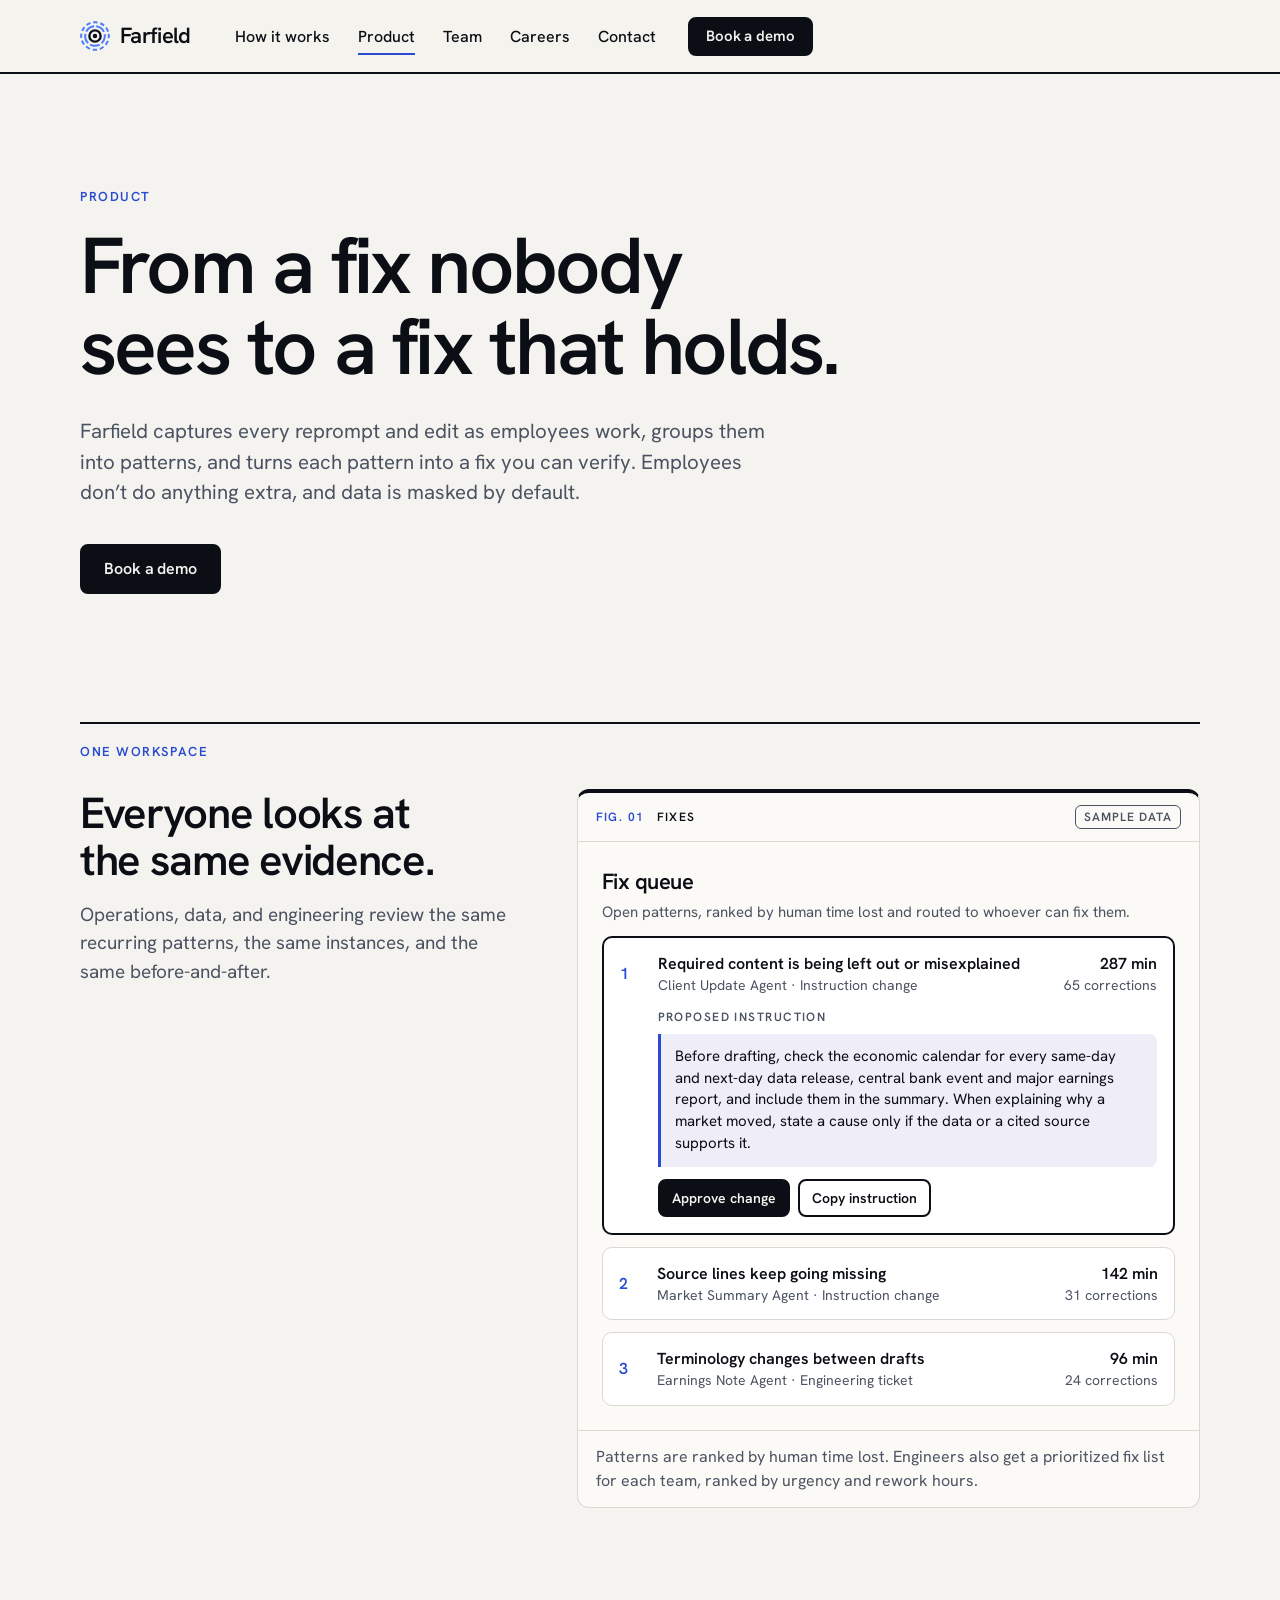
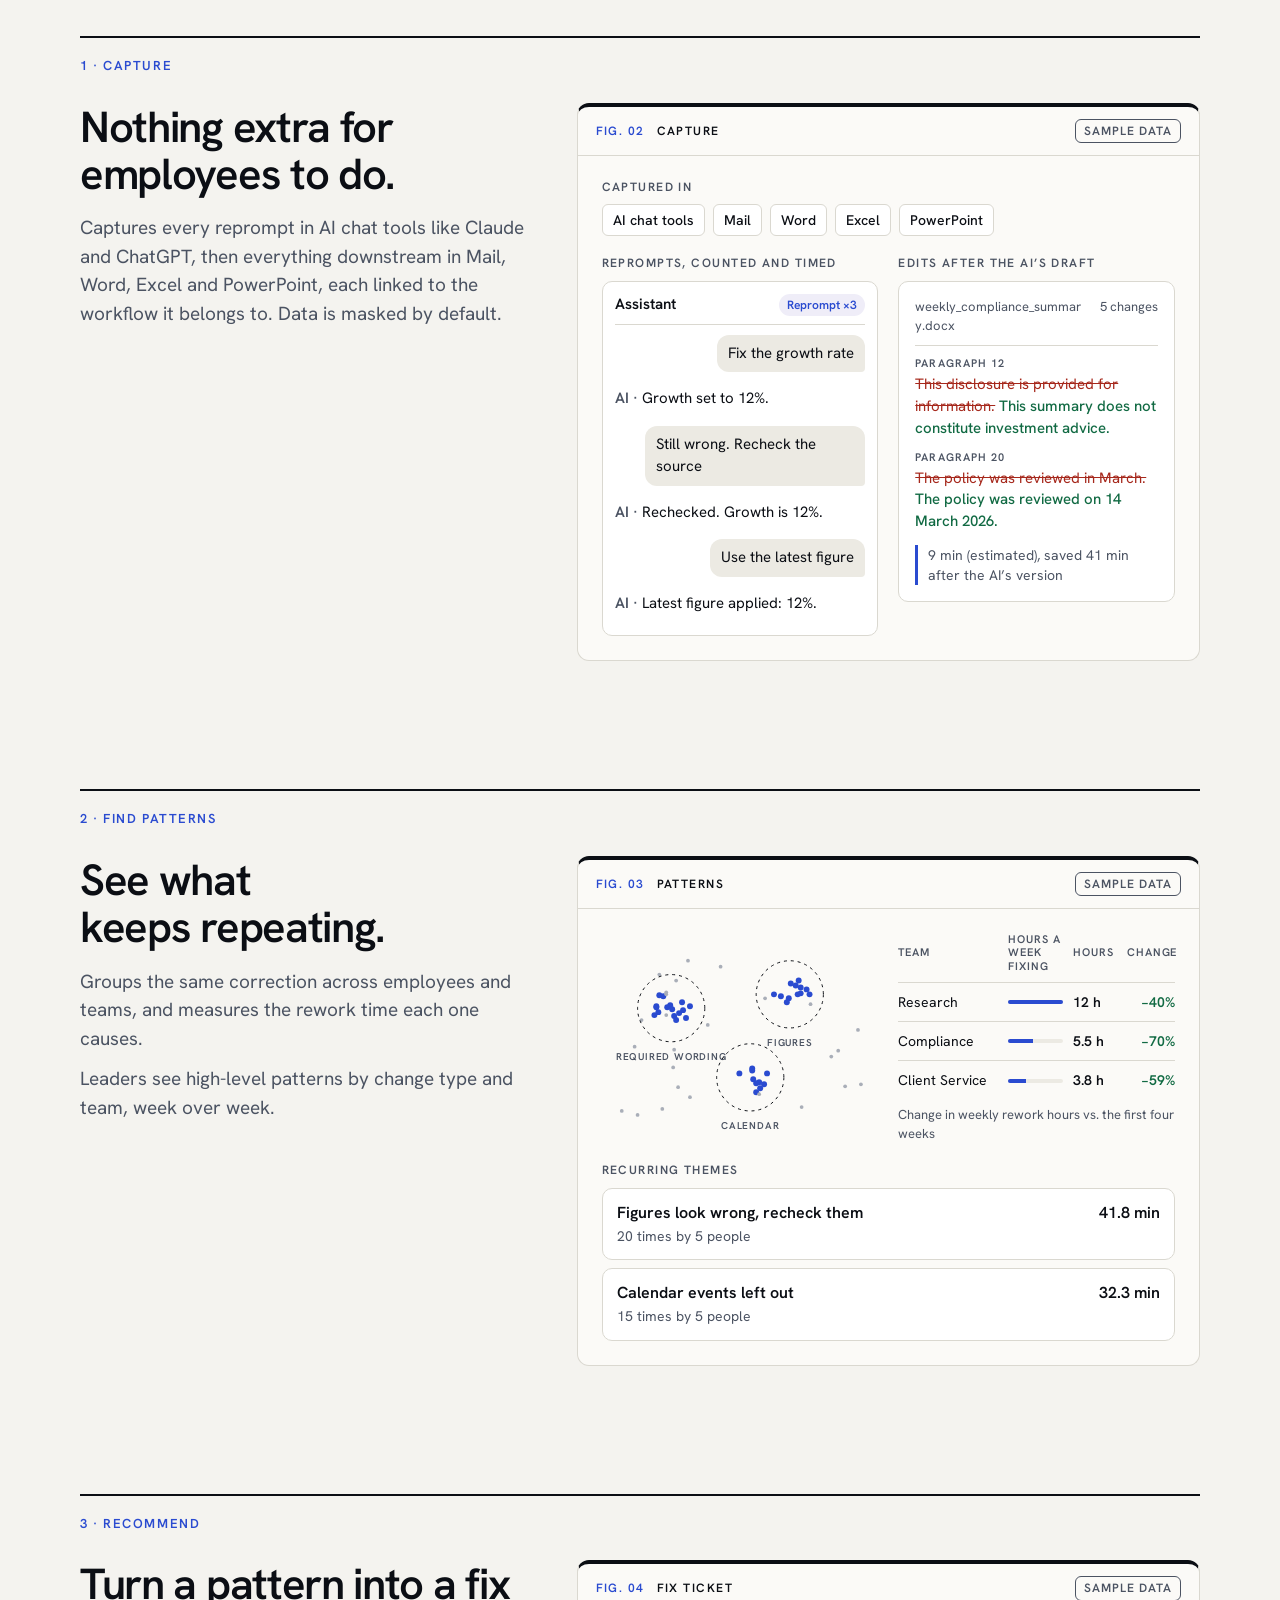
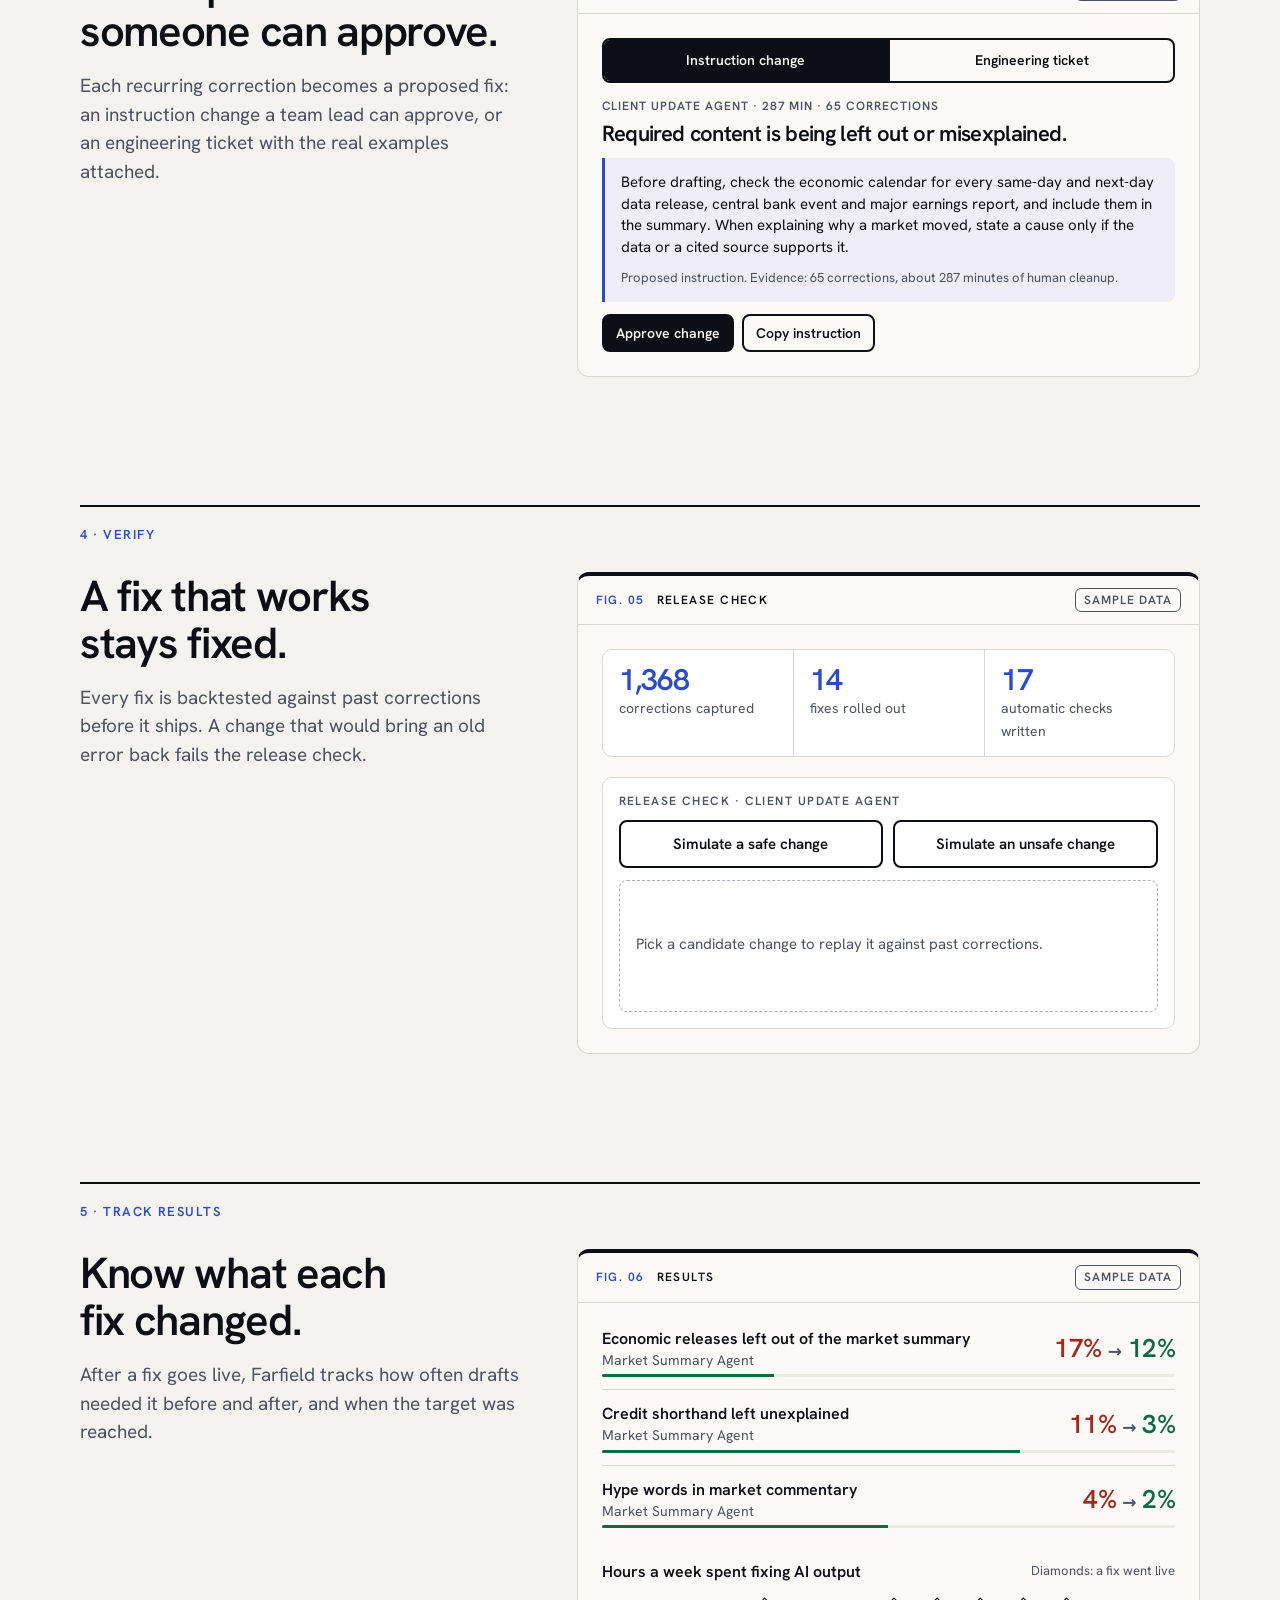
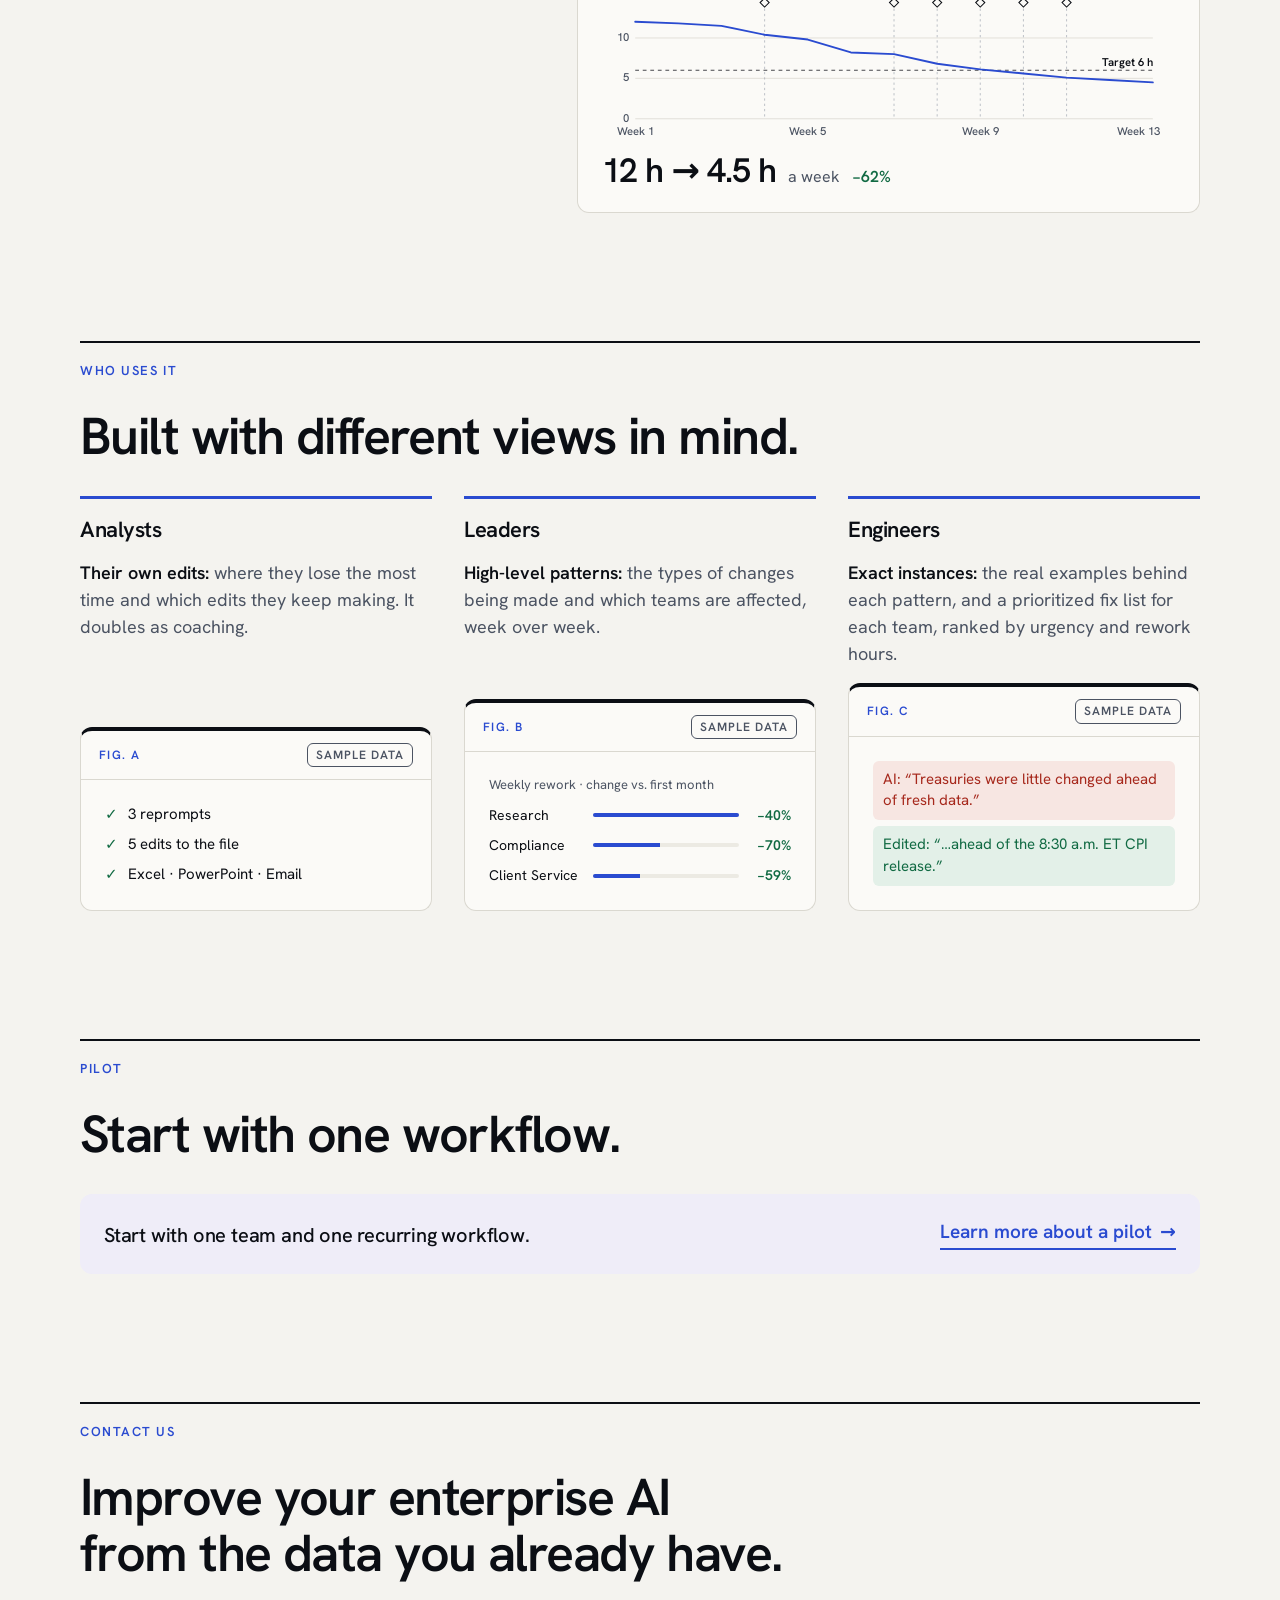
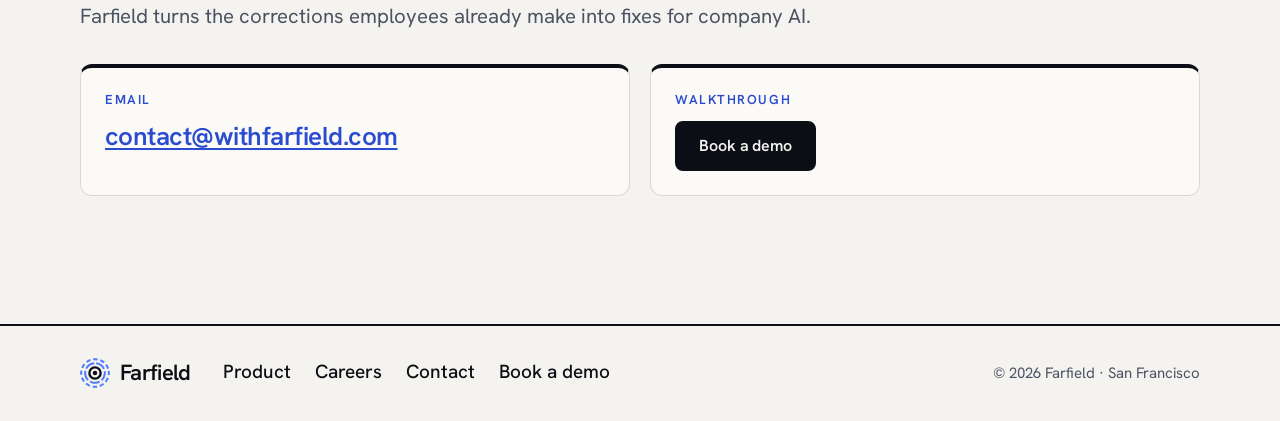
==== commit 631090ea: "Redesign Home, Product and Careers in the beige deck style - New shared assets/site.css and assets/s" ====
--- a/product.html
+++ b/product.html
@@ -1,1086 +1,287 @@
 <!doctype html>
-<html lang="en" class="no-js">
+<html lang="en">
 <head>
 <meta charset="utf-8">
 <meta name="viewport" content="width=device-width, initial-scale=1">
 <title>Product | Farfield</title>
-<meta name="description" content="How Farfield captures what employees fix after AI responds, finds the patterns, proposes the fix, tests it, and tracks whether rework falls.">
-<meta name="theme-color" content="#06080C">
+<meta name="description" content="Farfield captures every reprompt and edit as employees work, groups them into patterns, and turns each pattern into a fix you can verify.">
+<meta name="theme-color" content="#F4F3EF">
 <link rel="canonical" href="https://withfarfield.com/product.html">
+<link rel="icon" type="image/svg+xml" href="assets/logo-mark.svg">
 <link rel="icon" type="image/png" href="assets/favicon-64.png">
 <link rel="apple-touch-icon" href="assets/apple-touch-icon.png">
-<meta property="og:title" content="Product | Farfield"><meta property="og:description" content="How Farfield captures what employees fix after AI responds, finds the patterns, proposes the fix, tests it, and tracks whether rework falls."><meta property="og:type" content="website"><meta property="og:image" content="https://withfarfield.com/assets/og.png"><meta name="twitter:card" content="summary_large_image">
-<link rel="preconnect" href="https://fonts.googleapis.com"><link rel="preconnect" href="https://fonts.gstatic.com" crossorigin>
-<link href="https://fonts.googleapis.com/css2?family=Inter:wght@400;500;600&family=Newsreader:ital,opsz,wght@0,6..72,300;0,6..72,400;1,6..72,300;1,6..72,400&family=IBM+Plex+Mono:wght@400;500&display=swap" rel="stylesheet">
-<script>document.documentElement.className="js";</script>
-<style>/* ===================================================================
-   Farfield: signal-field design system
-   ink / electric blue / chalk, serif display, mono labels
-   =================================================================== */
-:root{
-  --ink:#06080C; --ink-2:#0B0F16; --ink-3:#111724; --line-d:#1E2535; --line-d2:#2B3449;
-  --chalk:#EDEFF4; --chalk-2:#E3E6ED; --line:#D3D8E2; --white:#fff;
-  --blue:#4D7CFF; --blue-lt:#9DB6FF; --blue-deep:#2A50E6;
-  --text:#363C4A; --muted:#667084; --text-d:#B7BDCA; --muted-d:#7C859A;
-  --red:#FF6B5E; --green:#2BCB8A; --red-l:#C2362B; --green-l:#0E7A4B;
-  --serif:"Newsreader","Source Serif 4","Iowan Old Style",Georgia,"Times New Roman",serif;
-  --sans:"Inter",ui-sans-serif,system-ui,-apple-system,"Segoe UI",Roboto,Helvetica,Arial,sans-serif;
-  --mono:"IBM Plex Mono",ui-monospace,SFMono-Regular,Menlo,Consolas,monospace;
-  --max:1360px; --pad:clamp(20px,4vw,56px);
-}
-*{box-sizing:border-box}
-html{scroll-behavior:smooth;scroll-padding-top:84px;background:var(--ink);-webkit-text-size-adjust:100%}
-body{margin:0;font:400 17px/1.6 var(--sans);color:var(--text);background:var(--chalk);-webkit-font-smoothing:antialiased;text-rendering:optimizeLegibility;overflow-x:hidden}
-img,svg,canvas{max-width:100%}
-a{color:inherit}
-p{margin:0}
-h1,h2,h3,h4{margin:0;font-family:var(--serif);font-weight:400;color:var(--ink);text-wrap:balance}
-.dark h1,.dark h2,.dark h3,.blue h1,.blue h2,.blue h3{color:#fff}
-.wrap{max-width:var(--max);margin:0 auto;padding:0 var(--pad)}
-.sec{position:relative;padding:clamp(88px,11vw,168px) 0}
-.sec.dark{background:var(--ink);color:var(--text-d)}
-.sec.blue{background:var(--blue-deep);color:#DCE5FF}
-.sec.chalk{background:var(--chalk)}
-.skip{position:absolute;left:-9999px;top:8px;background:#fff;color:var(--ink);padding:8px 12px;z-index:200}
-.skip:focus{left:8px}
-.mono,.label,.lbl{font-family:var(--mono)}
-.label{display:flex;align-items:center;gap:16px;font:500 11px/1 var(--mono);letter-spacing:.14em;text-transform:uppercase;color:var(--muted)}
-.label::after{content:"";flex:1;height:1px;background:currentColor;opacity:.28}
-.dark .label{color:var(--muted-d)}.blue .label{color:#BFD0FF}
-.label b{font-weight:500;color:var(--blue)}.dark .label b{color:var(--blue-lt)}.blue .label b{color:#fff}
-.lbl{font:500 11px/1 var(--mono);letter-spacing:.12em;text-transform:uppercase;color:var(--muted-d);margin-bottom:12px}
-.lead{font:400 17px/1.55 var(--sans);color:var(--text);max-width:46ch}
-.dark .lead{color:var(--text-d)}.blue .lead{color:#DCE5FF}
-.head{display:grid;grid-template-columns:repeat(12,1fr);gap:28px clamp(16px,2.2vw,36px);align-items:end;margin-top:clamp(28px,3.4vw,48px)}
-.head h2{grid-column:1/span 8;font-size:clamp(38px,5.4vw,80px);line-height:1.02;letter-spacing:-.032em}
-.head .lead{grid-column:9/span 4;padding-bottom:.5em}
-.head.solo h2{grid-column:1/-1;max-width:14em}
-
-/* ---------------- buttons ---------------- */
-.btn{display:inline-flex;align-items:center;gap:10px;font:500 15px/1 var(--sans);letter-spacing:-.005em;padding:16px 24px;border-radius:4px;text-decoration:none;border:1px solid transparent;cursor:pointer;transition:background .2s ease,color .2s ease,border-color .2s ease;white-space:nowrap;background:#fff;color:var(--ink)}
-.btn .arr{display:inline-block;transition:transform .2s ease}
-.btn:hover{background:var(--blue);color:#fff}
-.btn:hover .arr{transform:translateX(4px)}
-.btn.ghost{background:transparent;color:#fff;border-color:rgba(255,255,255,.28)}
-.btn.ghost:hover{background:transparent;border-color:#fff;color:#fff}
-.btn.dk{background:var(--ink);color:#fff}.btn.dk:hover{background:var(--blue)}
-.btn.sm{padding:11px 16px;font-size:15px}
-.btn:focus-visible,a:focus-visible,button:focus-visible,input:focus-visible,textarea:focus-visible{outline:2px solid var(--blue-lt);outline-offset:3px}
-
-/* ---------------- nav ---------------- */
-.nav{position:fixed;top:0;left:0;right:0;z-index:80;background:rgba(6,8,12,.55);-webkit-backdrop-filter:blur(14px) saturate(1.3);backdrop-filter:blur(14px) saturate(1.3);border-bottom:1px solid rgba(255,255,255,.07)}
-.nav-in{display:flex;align-items:center;gap:40px;height:68px}
-.nav .logo{display:block;line-height:0}.nav .logo img{height:24px;width:auto;display:block}
-.nav ul{display:flex;gap:30px;list-style:none;margin:0 auto 0 8px;padding:0}
-.nav ul a{font:500 15px/1 var(--sans);color:#B7BDCA;text-decoration:none;transition:color .15s}
-.nav ul a:hover,.nav ul a[aria-current]{color:#fff}
-.menu-btn{display:none;margin-left:auto;width:42px;height:42px;background:none;border:1px solid rgba(255,255,255,.2);color:#fff;cursor:pointer;align-items:center;justify-content:center;border-radius:4px}
-.menu-btn svg{width:20px;height:20px}
-.mnav{display:none}
-
-/* ---------------- cursor + rail ---------------- */
-.rail{position:fixed;left:clamp(12px,1.6vw,28px);top:50%;transform:translateY(-50%);z-index:70;display:none;flex-direction:column;gap:14px;mix-blend-mode:difference}
-.rail a{display:flex;align-items:center;gap:10px;text-decoration:none;color:#fff;font:500 11px/1 var(--mono);letter-spacing:.12em;text-transform:uppercase;opacity:.55;transition:opacity .2s}
-.rail a i{display:block;width:14px;height:1px;background:#fff;transition:width .25s ease}
-.rail a span{opacity:0;transform:translateX(-6px);transition:opacity .2s,transform .2s;white-space:nowrap}
-.rail a:hover,.rail a.on{opacity:1}
-.rail a.on i{width:30px}
-.rail a.on span,.rail a:hover span{opacity:1;transform:none}
-@media (min-width:1280px) and (hover:hover){.rail{display:flex}}
-
-/* ---------------- hero ---------------- */
-.hero{position:relative;background:var(--ink);color:var(--text-d);overflow:hidden;isolation:isolate}
-.field-cv{position:absolute;inset:0;width:100%;height:100%;display:block;z-index:0}
-.hero::before{content:"";position:absolute;inset:0;z-index:1;pointer-events:none;background:linear-gradient(90deg,rgba(6,8,12,.92) 0%,rgba(6,8,12,.7) 34%,rgba(6,8,12,0) 66%),linear-gradient(0deg,rgba(6,8,12,.9) 0%,rgba(6,8,12,0) 34%)}
-.hero-in{position:relative;z-index:2;min-height:100svh;display:flex;flex-direction:column;justify-content:flex-end;padding:132px var(--pad) 0}
-.hero h1{font-size:clamp(44px,7.6vw,118px);line-height:.98;letter-spacing:-.04em;max-width:11.6em;font-weight:300}
-.hero h1 em{font-style:italic;color:var(--blue-lt);font-weight:300}
-.hero .lead{margin-top:clamp(22px,2.6vw,36px);max-width:44ch}
-.hero-actions{display:flex;flex-wrap:wrap;gap:12px;margin-top:clamp(26px,3vw,40px)}
-.hero-bar{display:flex;flex-wrap:wrap;align-items:center;justify-content:space-between;gap:12px 40px;margin-top:clamp(40px,6vw,88px);padding:20px 0 24px;border-top:1px solid rgba(255,255,255,.12);font:500 11px/1.4 var(--mono);letter-spacing:.12em;text-transform:uppercase;color:var(--muted-d)}
-.hero-bar .by{display:flex;flex-wrap:wrap;gap:6px 22px;align-items:center}
-.hero-bar .by b{font-weight:500;color:#E9ECF3}
-.hero-bar .hint{display:flex;align-items:center;gap:10px}
-.hero-bar .hint i{width:7px;height:7px;border-radius:50%;background:var(--blue);box-shadow:0 0 0 0 rgba(77,124,255,.6);animation:beat 2.4s ease-out infinite}
-@keyframes beat{0%{box-shadow:0 0 0 0 rgba(77,124,255,.55)}70%,100%{box-shadow:0 0 0 12px rgba(77,124,255,0)}}
-
-/* ---------------- plates and artifacts ---------------- */
-.plate{position:relative;margin:0;background:var(--ink-2);color:#E6E9F0;border:1px solid var(--line-d)}
-.plate::before,.plate::after{content:"+";position:absolute;font:400 13px/1 var(--mono);color:#8892A8;z-index:3}
-.plate::before{left:-8px;top:-10px}.plate::after{right:-8px;bottom:-9px}
-.plate-head{display:flex;align-items:center;gap:14px;padding:12px 16px;border-bottom:1px solid var(--line-d);font:500 11px/1 var(--mono);letter-spacing:.12em;text-transform:uppercase;color:var(--muted-d)}
-.plate-head .fg{color:var(--blue-lt)}
-.plate-head .ft{margin-right:auto}
-.plate-head .sd{margin-left:auto;border:1px solid var(--line-d2);padding:4px 8px;color:#98A1B5}
-.plate-body{padding:clamp(16px,2vw,26px)}
-.plate .lbl{color:var(--muted-d)}
-/* paper sheet with tracked changes */
-.sheet{background:#fff;color:#12151C;padding:20px 22px;max-width:100%;transform:rotate(-.5deg);box-shadow:0 24px 40px -22px rgba(0,0,0,.7)}
-.doc-title{display:flex;justify-content:space-between;gap:10px;font:500 11px/1.3 var(--mono);letter-spacing:.06em;color:#6A7080;margin-bottom:14px;padding-bottom:10px;border-bottom:1px solid #E3E6ED}
-.rl{font:400 17px/1.5 var(--serif);margin:0 0 12px;color:#12151C}
-.rl .loc{display:block;font:500 11px/1 var(--mono);letter-spacing:.1em;text-transform:uppercase;color:#8A91A3;margin-bottom:5px}
-.old{color:var(--red-l);background:linear-gradient(var(--red-l),var(--red-l)) no-repeat 0 56%/0% 1.5px;transition:background-size .6s ease var(--d,.6s)}
-.live .old{background-size:100% 1.5px}
-.new{color:var(--green-l);opacity:0;transition:opacity .5s ease calc(var(--d,.6s) + .5s)}
-.live .new{opacity:1}
-.margin-note{font:500 11px/1.4 var(--mono);color:#6A7080;border-left:2px solid var(--blue);padding-left:10px;margin-top:4px}
-.tags{display:flex;flex-wrap:wrap;gap:8px;margin-bottom:22px}
-.tags span{font:500 11px/1 var(--mono);letter-spacing:.04em;border:1px solid var(--line-d2);padding:7px 10px;color:#CFD5E2}
-.cap-cols{display:grid;grid-template-columns:repeat(auto-fit,minmax(min(100%,210px),1fr));gap:22px;align-items:start}
-.bubs{display:grid;gap:8px;justify-items:start}
-.bub{font:400 13px/1.2 var(--sans);color:#fff;background:var(--blue-deep);padding:10px 13px;border-radius:14px 14px 14px 3px;opacity:0;transform:translateY(8px);transition:opacity .45s ease,transform .45s ease}
-.live .bub{opacity:1;transform:none}
-.bub:nth-child(1){transition-delay:.3s}.bub:nth-child(2){transition-delay:.8s}.bub:nth-child(3){transition-delay:1.3s}
-/* cluster map and tables */
-.pat-top{display:grid;grid-template-columns:repeat(auto-fit,minmax(min(100%,250px),1fr));gap:22px;align-items:center}
-.clmap{width:100%;height:auto;display:block}
-.clmap circle{transform:translate(var(--sx,0),var(--sy,0));transition:transform 1.6s cubic-bezier(.22,.8,.22,1) calc(var(--k)*9ms + .2s),opacity .6s ease}
-.live .clmap circle{transform:translate(var(--tx,0),var(--ty,0))}
-.clmap .hit{fill:var(--blue-lt)}.clmap .noise{fill:#4A5570}
-.clmap .ring{fill:none;stroke:#2B3449;stroke-dasharray:3 4;opacity:0;transition:opacity .8s ease 1.6s}.live .clmap .ring{opacity:1}
-.clmap text{font:500 11px var(--mono);letter-spacing:.1em;fill:#8D96AB;opacity:0;transition:opacity .8s ease 1.8s}.live .clmap text{opacity:1}
-.tr{display:grid;grid-template-columns:minmax(72px,96px) minmax(40px,1fr) 46px 50px;gap:10px;align-items:center;padding:9px 0;border-top:1px solid var(--line-d);font:400 13px/1.2 var(--sans);color:#D4D9E4}
-.tr.h{border-top:0;padding-top:0;font:500 11px/1 var(--mono);letter-spacing:.1em;text-transform:uppercase;color:var(--muted-d)}
-.tr .bar{height:5px;background:#1A2132;position:relative;overflow:hidden}
-.tr .bar::after{content:"";position:absolute;inset:0;width:0;background:var(--blue);transition:width 1s ease .3s}
-.live .tr .bar::after{width:var(--w)}
-.tr b{font-weight:500;color:#fff}.tr em{font-style:normal;font-weight:500;color:var(--green);text-align:right}
-.theme{display:flex;justify-content:space-between;gap:12px;align-items:flex-start;border:1px solid var(--line-d);padding:12px 14px;margin-top:8px;opacity:0;transform:translateY(6px);transition:opacity .5s ease,transform .5s ease}
-.live .theme{opacity:1;transform:none}.live .theme:nth-of-type(1){transition-delay:.6s}.live .theme:nth-of-type(2){transition-delay:.9s}
-.theme b{display:block;font:500 15px/1.3 var(--sans);color:#fff}.theme span{font:400 13px var(--sans);color:var(--muted-d)}.theme em{font:500 13px var(--mono);font-style:normal;color:#fff;white-space:nowrap}
-/* fix ticket */
-.seg{display:grid;grid-template-columns:1fr 1fr;width:100%;border:1px solid var(--line-d2)}
-.seg button{font:500 13px/1 var(--mono);letter-spacing:.06em;text-transform:uppercase;padding:14px 10px;border:0;background:transparent;color:#98A1B5;cursor:pointer;width:100%;transition:background .15s,color .15s}
-.seg button+button{border-left:1px solid var(--line-d2)}
-.seg button[aria-selected="true"]{background:#fff;color:var(--ink)}
-.route{margin-top:18px;position:relative}.route[hidden]{display:none}
-.route .meta{font:500 11px/1.3 var(--mono);letter-spacing:.06em;color:var(--muted-d);text-transform:uppercase}
-.route h4{font:400 clamp(22px,2vw,28px)/1.2 var(--serif);color:#fff;margin:8px 0 14px;letter-spacing:-.01em}
-.instr{font:400 13px/1.6 var(--mono);color:#D4D9E4;border-left:2px solid var(--blue);background:#0E1320;padding:14px 16px;opacity:0;transform:translateY(6px);transition:opacity .5s ease .1s,transform .5s ease .1s}
-.live .instr{opacity:1;transform:none}
-.instr small{display:block;margin-top:10px;font:400 11px/1.4 var(--mono);color:var(--muted-d)}
-.acts{display:flex;gap:10px;margin-top:16px;align-items:center;flex-wrap:wrap}
-.act{font:500 13px/1 var(--mono);letter-spacing:.04em;padding:12px 14px;border:1px solid var(--line-d2);color:#D4D9E4}
-.act.p{background:var(--blue);border-color:var(--blue);color:#fff}
-.approve{position:relative;overflow:hidden;min-width:150px;text-align:center}
-.approve .l2{position:absolute;inset:0;display:flex;align-items:center;justify-content:center;background:var(--green);color:#04130C;opacity:0;transition:opacity .35s ease 1.5s}
-.live .approve .l2{opacity:1}
-.stamp{position:absolute;right:6px;top:-6px;font:500 13px/1 var(--mono);letter-spacing:.2em;text-transform:uppercase;color:var(--green);border:2px solid var(--green);padding:8px 12px;transform:rotate(-8deg) scale(1.5);opacity:0;transition:opacity .25s ease 1.9s,transform .35s cubic-bezier(.2,1.2,.3,1) 1.9s}
-.live .stamp{opacity:.9;transform:rotate(-8deg) scale(1)}
-.ev{display:grid;gap:8px}
-.ev .it{border:1px solid var(--line-d);padding:10px 12px;font:400 13px/1.5 var(--sans);opacity:0;transform:translateY(6px);transition:opacity .45s ease,transform .45s ease}
-.live .ev .it{opacity:1;transform:none}.live .ev .it:nth-child(2){transition-delay:.25s}.live .ev .it:nth-child(3){transition-delay:.5s}
-.ev .it small{display:block;font:500 11px/1 var(--mono);letter-spacing:.1em;text-transform:uppercase;color:var(--muted-d);margin-bottom:5px}
-.ev .a{color:var(--red)}.ev .e{color:var(--green)}
-/* verification log */
-.term{display:grid;gap:10px}
-.tl{display:flex;gap:14px;align-items:flex-start;padding:14px 16px;border:1px solid var(--line-d);opacity:0;transform:translateY(8px);transition:opacity .5s ease,transform .5s ease}
-.live .tl{opacity:1;transform:none}.live .tl+.tl{transition-delay:.35s}
-.tl i{font:500 13px/1 var(--mono);font-style:normal;width:22px;height:22px;display:grid;place-items:center;flex:none;margin-top:1px}
-.tl b{display:block;font:500 15px/1.3 var(--sans);margin-bottom:3px}.tl span{font:400 13px/1.5 var(--sans)}
-.tl.ok{border-color:rgba(43,203,138,.4);background:rgba(43,203,138,.06);color:#BFF3DB}.tl.ok i{background:var(--green);color:#04130C}.tl.ok b{color:var(--green)}
-.tl.bad{border-color:rgba(255,107,94,.4);background:rgba(255,107,94,.06);color:#FFD2CD}.tl.bad i{background:var(--red);color:#1A0503}.tl.bad b{color:var(--red)}
-.ba{display:grid;grid-template-columns:1fr auto;gap:4px 14px;padding:10px 0;border-top:1px solid var(--line-d);align-items:center}
-.ba:first-of-type{border-top:0}
-.ba b{font:500 15px/1.3 var(--sans);color:#fff}.ba .s{font:400 13px var(--sans);color:var(--muted-d)}
-.ba .n{font:300 28px/1 var(--serif);letter-spacing:-.02em;text-align:right;white-space:nowrap;color:#fff}
-.ba .n .x{color:var(--red)}.ba .n .y{color:var(--green)}.ba .n i{font-style:normal;color:var(--muted-d);margin:0 6px;font-size:17px}
-.ba .t{grid-column:1/-1;height:3px;background:#1A2132;position:relative;overflow:hidden}
-.ba .t::after{content:"";position:absolute;left:0;top:0;bottom:0;width:0;background:var(--green);transition:width 1.1s ease .3s}
-.live .ba .t::after{width:var(--w)}
-/* queue */
-.q-head b{display:block;font:300 28px/1.1 var(--serif);color:#fff;letter-spacing:-.015em}.q-head span{display:block;font:400 13px/1.5 var(--sans);color:var(--muted-d);margin-top:6px}
-.q-item{border:1px solid var(--line-d);margin-top:12px}.q-item.open{border-color:var(--blue)}
-.q-row{display:grid;grid-template-columns:28px 1fr auto;gap:14px;align-items:center;padding:14px 16px}
-.q-row .rank{font:500 11px var(--mono);color:var(--blue-lt)}
-.q-row .tt b{display:block;font:500 15px/1.3 var(--sans);color:#fff}.q-row .tt em{display:block;font:400 13px var(--sans);font-style:normal;color:var(--muted-d);margin-top:2px}
-.q-row .mm{text-align:right}.q-row .mm b{display:block;font:500 13px var(--mono);color:#fff}.q-row .mm em{display:block;font:400 13px var(--sans);font-style:normal;color:var(--muted-d)}
-.q-body{padding:0 16px 16px 58px}.q-body p{font:400 13px/1.6 var(--mono);color:#D4D9E4;border-left:2px solid var(--blue);background:#0E1320;padding:12px 14px}
-/* chart + stats */
-.chart svg{width:100%;height:auto;display:block}
-.chart .p{fill:none;stroke:var(--blue);stroke-width:2.5;stroke-linecap:round;stroke-linejoin:round;stroke-dasharray:var(--len);stroke-dashoffset:var(--len);transition:stroke-dashoffset 1.8s ease .2s}
-.live .chart .p{stroke-dashoffset:0}
-.chart .dm{fill:var(--ink-2);stroke:#fff;stroke-width:1.4;opacity:0;transition:opacity .35s ease calc(.6s + var(--k)*.22s)}
-.live .chart .dm,.live .chart .vl{opacity:1}
-.chart .vl{stroke:#2B3449;stroke-width:1;stroke-dasharray:3 4;opacity:0;transition:opacity .35s ease calc(.6s + var(--k)*.22s)}
-.chart text{font:400 11px var(--mono);fill:#8892A8}
-.chart line[stroke="#EAE6DB"],.chart line[stroke="#ECEEF3"]{stroke:#1A2132}
-.chart .tg{stroke:var(--blue-lt);stroke-width:1;stroke-dasharray:5 5}
-.chart-head{display:flex;justify-content:space-between;align-items:center;gap:10px;flex-wrap:wrap;margin:22px 0 6px}
-.chart-head b{font:500 15px var(--sans);color:#fff}.chart-head span{font:500 11px var(--mono);letter-spacing:.08em;text-transform:uppercase;color:var(--muted-d)}
-.stat{display:flex;align-items:baseline;gap:14px;flex-wrap:wrap;margin-top:8px}
-.stat b{font:300 44px/1 var(--serif);letter-spacing:-.03em;color:#fff}.stat span{color:var(--muted-d);font-size:15px}.stat em{font-style:normal;font:500 13px var(--mono);color:var(--green)}
-.stats3{display:grid;grid-template-columns:repeat(3,1fr);gap:0;border:1px solid var(--line-d);margin-bottom:22px}
-.stats3 div{padding:16px 18px}.stats3 div+div{border-left:1px solid var(--line-d)}
-.stats3 b{display:block;font:300 38px/1.05 var(--serif);letter-spacing:-.025em;color:#fff}.stats3 span{font:400 13px var(--sans);color:var(--muted-d)}
-
-/* ---------------- problem ---------------- */
-.problem{background:var(--chalk)}
-.eg{display:flex;align-items:center;gap:14px;margin:clamp(48px,6vw,88px) 0 24px;font:500 11px/1 var(--mono);letter-spacing:.16em;text-transform:uppercase;color:var(--muted)}
-.eg::after{content:"";flex:1;height:1px;background:repeating-linear-gradient(90deg,#9AA2B5 0 4px,transparent 4px 9px)}
-.pgrid{display:grid;grid-template-columns:repeat(4,1fr);gap:clamp(14px,1.6vw,24px);align-items:start}
-.pgrid .plate:nth-child(2){margin-top:44px}.pgrid .plate:nth-child(4){margin-top:44px}
-.pgrid .plate{opacity:0;transform:translateY(22px);transition:opacity .7s ease,transform .7s ease}
-.live .pgrid .plate,.pgrid.live .plate{opacity:1;transform:none}
-.pgrid .plate:nth-child(2){transition-delay:.15s}.pgrid .plate:nth-child(3){transition-delay:.3s}.pgrid .plate:nth-child(4){transition-delay:.45s}
-.pviz{height:156px;position:relative;display:flex;flex-direction:column;justify-content:center;gap:8px;padding:0}
-.pcap{font:400 15px/1.45 var(--sans);color:#fff;padding-top:18px;border-top:1px solid var(--line-d);margin-top:18px}
-.pcap .n{display:block;font:500 11px/1 var(--mono);letter-spacing:.12em;color:var(--blue-lt);margin-bottom:8px}
-.cellrow{height:14px;background:#141B2A;border:1px solid var(--line-d)}
-.cellrow.hot{height:36px;display:flex;align-items:center;justify-content:space-between;padding:0 12px;font:400 13px var(--sans);color:var(--muted-d);transition:background .4s ease .5s,border-color .4s ease .5s}
-.cellrow.hot b{font:500 13px var(--mono);color:#fff}
-.live .cellrow.hot{background:rgba(255,107,94,.1);border-color:rgba(255,107,94,.6)}.live .cellrow.hot b{color:var(--red)}
-.tag{position:absolute;right:0;top:0;font:500 11px/1 var(--mono);letter-spacing:.08em;text-transform:uppercase;padding:5px 8px;border:1px solid rgba(255,107,94,.6);color:var(--red);background:rgba(255,107,94,.08);opacity:0;transform:translateY(-4px);transition:opacity .4s ease .9s,transform .4s ease .9s}
-.live .tag{opacity:1;transform:none}
-.tag.ok{border-color:rgba(43,203,138,.6);color:var(--green);background:rgba(43,203,138,.08);transition-delay:1.6s}
-.fl{font:400 13px var(--sans);color:var(--muted-d)}
-.frow{display:flex;align-items:center;gap:12px}
-.frow s{text-decoration:none;position:relative;font:300 44px/1 var(--serif);color:var(--red);letter-spacing:-.03em}
-.frow s::after{content:"";position:absolute;left:-4px;right:-4px;top:54%;height:2px;background:var(--red);transform:scaleX(0);transform-origin:left;transition:transform .5s ease .5s;border-radius:2px}
-.live .frow s::after{transform:scaleX(1)}
-.frow i{font-style:normal;color:var(--muted-d);opacity:0;transition:opacity .3s ease 1s}
-.frow b{font:300 44px/1 var(--serif);color:var(--green);letter-spacing:-.03em;opacity:0;transform:translateX(-8px);transition:opacity .4s ease 1.1s,transform .4s ease 1.1s}
-.live .frow i,.live .frow b{opacity:1;transform:none}
-.p-ten{position:relative;height:100%;display:flex;flex-direction:column;justify-content:center}
-.p-ten .marks{display:flex;flex-wrap:wrap;gap:5px;margin-bottom:12px}
-.p-ten .mk{font:500 11px/1 var(--mono);color:var(--blue-lt);border:1px solid var(--line-d2);padding:4px 5px;opacity:0;transform:scale(.7);transition:opacity .3s ease calc(var(--k)*70ms + .4s),transform .3s ease calc(var(--k)*70ms + .4s)}
-.live .p-ten .mk{opacity:1;transform:none}
-.p-ten .big{font:300 56px/1 var(--serif);color:#fff;letter-spacing:-.04em}
-.p-ten small{font:400 13px var(--sans);color:var(--muted-d);margin-top:4px}
-.problem-foot{margin-top:clamp(56px,7vw,104px);font:300 clamp(26px,3.2vw,46px)/1.15 var(--serif);letter-spacing:-.02em;color:var(--ink);max-width:24em}
-.problem-foot span{color:var(--muted)}
-
-/* ---------------- why (blue field) ---------------- */
-.why{overflow:hidden}
-.why-grid{display:grid;grid-template-columns:repeat(12,1fr);gap:clamp(24px,3vw,56px) clamp(16px,2.2vw,36px);align-items:center;margin-top:clamp(28px,3.4vw,48px)}
-.why-copy{grid-column:1/span 6}
-.why-copy h2{font-size:clamp(46px,7.4vw,112px);line-height:.96;letter-spacing:-.04em;font-weight:300}
-.why-copy .lead{margin-top:clamp(22px,2.6vw,36px);max-width:34ch}
-.why-stage{grid-column:7/span 6;position:relative}
-.why-stage .fieldbox{position:relative;aspect-ratio:1/1;max-height:640px;width:100%}
-.why-stage canvas{position:absolute;inset:0;width:100%;height:100%;display:block}
-.dial{margin-top:22px}
-.dial-top{display:flex;justify-content:space-between;gap:16px;font:500 11px/1.3 var(--mono);letter-spacing:.12em;text-transform:uppercase;color:#BFD0FF;margin-bottom:12px}
-.dial-top b{color:#fff;font-weight:500;transition:opacity .25s}
-.dial input[type=range]{-webkit-appearance:none;appearance:none;width:100%;height:30px;background:transparent;cursor:grab;display:block;margin:0}
-.dial input[type=range]:active{cursor:grabbing}
-.dial input[type=range]::-webkit-slider-runnable-track{height:1px;background:rgba(255,255,255,.55)}
-.dial input[type=range]::-moz-range-track{height:1px;background:rgba(255,255,255,.55)}
-.dial input[type=range]::-webkit-slider-thumb{-webkit-appearance:none;width:26px;height:26px;border-radius:50%;background:#fff;border:0;margin-top:-13px;box-shadow:0 0 0 7px rgba(255,255,255,.18)}
-.dial input[type=range]::-moz-range-thumb{width:26px;height:26px;border-radius:50%;background:#fff;border:0;box-shadow:0 0 0 7px rgba(255,255,255,.18)}
-.dial-ends{display:flex;justify-content:space-between;font:400 15px/1.3 var(--sans);color:#DCE5FF;margin-top:6px}
-
-/* ---------------- how it works (pinned) ---------------- */
-.how{padding-bottom:0}
-.steps{position:relative;height:calc(340vh - 120px);margin-top:clamp(28px,3.4vw,48px)}
-.steps-stick{position:sticky;top:84px;height:calc(100vh - 110px);display:flex;align-items:center}
-.steps-grid{display:grid;grid-template-columns:5fr 7fr;gap:clamp(32px,5vw,88px);width:100%;align-items:center}
-.steps-list{position:relative;padding-left:56px}
-.steps-list .track{position:absolute;left:11px;width:1px;top:var(--t,0);height:var(--h,0);background:repeating-linear-gradient(to bottom,#3A4560 0 4px,transparent 4px 9px)}
-.steps-list .fill{position:absolute;left:-1px;top:0;width:3px;height:var(--f,0);background:var(--blue);transition:height .12s linear}
-.step{position:relative;padding:14px 0;opacity:.32;transition:opacity .45s ease}
-.step::before{content:"";position:absolute;left:-52px;top:26px;width:13px;height:13px;border-radius:50%;background:var(--ink);border:1.5px solid #3A4560;transition:background .3s,border-color .3s,box-shadow .3s;z-index:1}
-.step .num{display:block;font:500 11px/1 var(--mono);letter-spacing:.14em;color:var(--blue-lt);margin-bottom:8px}
-.step h3{font-size:clamp(28px,3vw,44px);line-height:1.04;letter-spacing:-.025em;font-weight:300}
-.step p{margin-top:10px;font:400 15px/1.55 var(--sans);color:var(--text-d);max-width:36ch}
-.step.on{opacity:1}.step.done{opacity:.6}
-.step.on::before,.step.done::before{background:var(--blue);border-color:var(--blue)}
-.step.on::before{box-shadow:0 0 0 6px rgba(77,124,255,.22)}
-.steps-vis{position:relative;height:min(560px,calc(100vh - 150px))}
-.vis{position:absolute;inset:0;opacity:0;transform:translateY(18px);transition:opacity .5s ease,transform .6s ease;pointer-events:none}
-.vis.on{opacity:1;transform:none;pointer-events:auto}
-.vis .plate{height:100%;display:flex;flex-direction:column;background:var(--ink-2)}
-.vis .plate-body{flex:1;overflow:hidden}
-.vis-m{display:none}
-.how-end{height:clamp(40px,6vw,96px)}
-
-/* ---------------- roles ---------------- */
-.roles-grid{display:grid;grid-template-columns:repeat(3,1fr);margin-top:clamp(40px,5vw,72px);border-top:1px solid #C4CAD7}
-.role{padding:36px clamp(18px,2.4vw,40px) 8px 0;position:relative}
-.role+.role{padding-left:clamp(18px,2.4vw,40px);border-left:1px solid #C4CAD7}
-.role .k{font:500 11px/1 var(--mono);letter-spacing:.14em;text-transform:uppercase;color:var(--muted)}
-.role h3{font:300 clamp(38px,4.4vw,64px)/1 var(--serif);letter-spacing:-.035em;margin:16px 0 18px;color:var(--ink)}
-.role p{font:400 15px/1.55 var(--sans);color:var(--text);max-width:30ch}
-.role .plate{margin-top:36px;height:176px}
-.role .plate-body{padding:14px 16px;height:calc(100% - 38px);display:flex;flex-direction:column;justify-content:center}
-.role .plate-head{padding:9px 12px;font-size:13px}
-.g-emp{display:flex;align-items:center;gap:18px;position:relative}
-.g-emp .ring{position:absolute;left:0;width:44px;height:44px;border-radius:50%;border:1px solid var(--blue);opacity:0;animation:ping 3.2s ease-out infinite}
-.g-emp .r2{animation-delay:1.05s}.g-emp .r3{animation-delay:2.1s}
-@keyframes ping{0%{transform:scale(.3);opacity:.9}100%{transform:scale(1.8);opacity:0}}
-.g-emp ul{list-style:none;margin:0 0 0 62px;padding:0;display:grid;gap:7px;font:400 13px/1.2 var(--sans);color:#E6E9F0}
-.g-emp li::before{content:"✓";color:var(--green);margin-right:9px;font-weight:600}
-.g-ops{display:grid;gap:11px}
-.g-ops div{display:grid;grid-template-columns:92px 1fr 40px;gap:8px;align-items:center;font:400 13px var(--sans);color:var(--muted-d)}
-.g-ops i{height:4px;background:#1A2132;position:relative;overflow:hidden}.g-ops i::after{content:"";position:absolute;inset:0;width:0;background:var(--blue);transition:width 1s ease .3s}
-.live .g-ops i::after{width:var(--w)}.g-ops b{color:var(--green);font:500 11px var(--mono);text-align:right}
-.g-eng{display:grid;gap:6px;font:400 13px/1.4 var(--sans)}.g-eng .a{color:var(--red);background:rgba(255,107,94,.08);padding:6px 8px}.g-eng .e{color:var(--green);background:rgba(43,203,138,.08);padding:6px 8px}
-
-/* ---------------- voices ---------------- */
-.voices .lead{margin-top:0}
-.vlist{margin-top:clamp(40px,5vw,80px);border-top:1px solid var(--line-d2)}
-.vrow{display:grid;grid-template-columns:64px 1fr minmax(240px,.55fr);gap:clamp(16px,3vw,56px);align-items:start;padding:clamp(28px,3.6vw,52px) 0;border-bottom:1px solid var(--line-d2);position:relative;transition:padding .35s ease}
-.vrow::before{content:"";position:absolute;left:0;top:-1px;height:1px;width:0;background:var(--blue);transition:width .6s ease}
-.vrow:hover::before,.vrow:focus-within::before{width:100%}
-.vrow .n{font:500 11px/1 var(--mono);letter-spacing:.14em;color:var(--blue-lt);padding-top:.9em}
-.vrow h3{font:300 clamp(32px,4.4vw,68px)/1.02 var(--serif);letter-spacing:-.03em;color:#fff;transition:color .3s,transform .4s ease}
-.vrow p{font:400 15px/1.55 var(--sans);color:var(--text-d);padding-top:.6em;opacity:.55;transition:opacity .3s}
-.vrow:hover h3{transform:translateX(10px)}.vrow:hover p,.vrow:focus-within p{opacity:1}
-
-/* ---------------- team ---------------- */
-.team{background:var(--chalk)}
-.team-grid{display:grid;grid-template-columns:repeat(12,1fr);gap:clamp(24px,3vw,56px) clamp(16px,2.2vw,36px);margin-top:clamp(28px,3.4vw,48px)}
-.team-grid h2{grid-column:1/span 5;font-size:clamp(38px,5vw,72px);line-height:1.02;letter-spacing:-.032em;position:sticky;top:110px;align-self:start}
-.story{grid-column:7/span 6;display:grid;gap:24px}
-.story p{font:300 clamp(21px,1.9vw,27px)/1.5 var(--serif);color:#222733;letter-spacing:-.008em}
-.signoff{display:flex;gap:clamp(24px,4vw,56px);flex-wrap:wrap;margin-top:18px;padding-top:26px;border-top:1px solid #C4CAD7}
-.sig .nm{display:block;font:300 28px/1.1 var(--serif);letter-spacing:-.02em;color:var(--ink)}
-.sig .rl{display:block;font:400 15px/1.45 var(--sans);color:var(--muted);margin-top:6px;max-width:30ch}
-.sig a{display:inline-block;margin-top:10px;font:500 11px/1 var(--mono);letter-spacing:.12em;text-transform:uppercase;color:var(--blue-deep);text-decoration:none;border-bottom:1px solid currentColor;padding-bottom:3px}
-.team .cta-row{margin-top:22px}
-
-/* ---------------- cta + footer ---------------- */
-.cta{position:relative;overflow:hidden;isolation:isolate;padding:clamp(110px,14vw,220px) 0}
-.cta::before{content:"";position:absolute;inset:0;z-index:1;pointer-events:none;background:linear-gradient(90deg,rgba(6,8,12,.9) 0%,rgba(6,8,12,.55) 40%,rgba(6,8,12,0) 70%)}
-.cta .wrap{position:relative;z-index:2}
-.cta h2{font-size:clamp(44px,7vw,108px);line-height:.98;letter-spacing:-.04em;font-weight:300;max-width:11em;margin:22px 0 clamp(20px,2.4vw,32px)}
-.cta .lead{max-width:34ch;margin-bottom:clamp(26px,3vw,40px)}
-footer{background:var(--ink);color:var(--muted-d);border-top:1px solid var(--line-d)}
-.foot{display:flex;flex-wrap:wrap;align-items:center;justify-content:space-between;gap:20px 40px;padding-top:34px;padding-bottom:40px;font:400 13px/1.4 var(--mono);letter-spacing:.04em}
-.foot img{height:22px;width:auto;display:block}
-.foot .links{display:flex;gap:28px;flex-wrap:wrap}
-.foot a{color:var(--muted-d);text-decoration:none;transition:color .15s}.foot a:hover{color:#fff}
-
-/* ---------------- reveal ---------------- */
-.js .reveal{opacity:0;transform:translateY(24px);transition:opacity .8s ease,transform .8s cubic-bezier(.2,.7,.2,1)}
-.js .reveal.in{opacity:1;transform:none}
-
-/* ---------------- product page ---------------- */
-.p-hero{position:relative;background:var(--ink);color:var(--text-d);overflow:hidden;isolation:isolate;padding:clamp(150px,18vw,240px) 0 clamp(70px,9vw,128px)}
-.p-hero::before{content:"";position:absolute;inset:0;z-index:1;pointer-events:none;background:linear-gradient(90deg,rgba(6,8,12,.92) 0%,rgba(6,8,12,.6) 45%,rgba(6,8,12,0) 75%)}
-.p-hero .wrap{position:relative;z-index:2}
-.p-hero h1{font-size:clamp(44px,7vw,108px);line-height:.98;letter-spacing:-.04em;font-weight:300;max-width:11em;color:#fff;margin:22px 0 clamp(20px,2.4vw,32px)}
-.p-hero h1 em{font-style:italic;color:var(--blue-lt)}
-.p-hero .lead{max-width:42ch}
-.p-hero .hero-actions{margin-top:36px}
-.pp{display:grid;grid-template-columns:repeat(12,1fr);gap:clamp(28px,4vw,64px) clamp(16px,2.2vw,36px);align-items:start}
-.pp-text{grid-column:1/span 5;position:sticky;top:112px}
-.pp-text h2{font-size:clamp(36px,4.2vw,62px);line-height:1.02;letter-spacing:-.032em;margin:20px 0 20px}
-.pp-text .t{font:400 17px/1.6 var(--sans);color:var(--text);max-width:40ch}
-.dark .pp-text .t{color:var(--text-d)}
-.pp-stage{grid-column:7/span 6}
-.pp.rev .pp-text{grid-column:8/span 5;order:2}.pp.rev .pp-stage{grid-column:1/span 6;order:1}
-.pp-stage .plate{background:var(--ink-2)}
-.dark .pp-stage .plate{background:var(--ink-3)}
-.rc{border:1px solid var(--line-d);padding:18px}
-.rc-btns{display:grid;grid-template-columns:1fr 1fr;gap:10px;margin:14px 0}
-.rc-btn{font:500 13px/1.2 var(--mono);letter-spacing:.05em;text-transform:uppercase;padding:15px 12px;border:1px solid var(--line-d2);background:transparent;color:#D4D9E4;cursor:pointer;transition:background .15s,border-color .15s,color .15s}
-.rc-btn:hover{background:#151C2C}.rc-btn[aria-pressed="true"]{background:#fff;color:var(--ink);border-color:#fff}
-.rc-out{position:relative;min-height:140px;border:1px dashed var(--line-d2);padding:18px}
-.rc-empty,.rc-run{font:400 13px/1.5 var(--mono);color:var(--muted-d);display:flex;align-items:center;gap:12px;min-height:100px}
-.rc-run::before{content:"";width:14px;height:14px;border-radius:50%;border:2px solid #3A4560;border-top-color:var(--blue);animation:spin .8s linear infinite;flex:none}
-@keyframes spin{to{transform:rotate(360deg)}}
-.rc-res{min-height:100px;font:400 15px/1.6 var(--sans)}
-.rc-out.ok{background:rgba(43,203,138,.07);border:1px solid rgba(43,203,138,.5)}.rc-out.bad{background:rgba(255,107,94,.07);border:1px solid rgba(255,107,94,.5)}
-.rc-res b{display:block;font:500 15px/1.3 var(--sans);margin-bottom:5px}.rc-res.ok{color:#BFF3DB}.rc-res.ok b{color:var(--green)}.rc-res.bad{color:#FFD2CD}.rc-res.bad b{color:var(--red)}
-.rc-res ul{margin:10px 0 0;padding-left:18px;font:400 13px/1.6 var(--mono)}
-.rc-empty[hidden],.rc-run[hidden],.rc-res[hidden]{display:none}
-.est{display:grid;grid-template-columns:repeat(12,1fr);gap:clamp(24px,4vw,64px) clamp(16px,2.2vw,36px);margin-top:clamp(36px,4.4vw,64px);align-items:stretch}
-.est-in{grid-column:1/span 6;display:grid;gap:28px;align-content:start}
-.est-in label{display:block;font:500 15px/1.3 var(--sans);color:var(--ink)}
-.est-in label b{float:right;font:500 13px var(--mono)}
-.est-in input[type=range]{-webkit-appearance:none;appearance:none;width:100%;height:28px;background:transparent;display:block;margin-top:6px;cursor:grab}
-.est-in input[type=range]::-webkit-slider-runnable-track{height:1px;background:#8E96AA}
-.est-in input[type=range]::-moz-range-track{height:1px;background:#8E96AA}
-.est-in input[type=range]::-webkit-slider-thumb{-webkit-appearance:none;width:22px;height:22px;border-radius:50%;background:var(--ink);border:0;margin-top:-11px;box-shadow:0 0 0 6px rgba(6,8,12,.12)}
-.est-in input[type=range]::-moz-range-thumb{width:22px;height:22px;border-radius:50%;background:var(--ink);border:0;box-shadow:0 0 0 6px rgba(6,8,12,.12)}
-.est-out{grid-column:8/span 5;background:var(--ink);color:#fff;padding:clamp(28px,3.4vw,48px);display:grid;gap:22px;align-content:center;position:relative}
-.est-out::before,.est-out::after{content:"+";position:absolute;font:400 13px/1 var(--mono);color:#8892A8}
-.est-out::before{left:-8px;top:-10px}.est-out::after{right:-8px;bottom:-9px}
-.est-out .big{font:300 clamp(64px,7vw,108px)/1 var(--serif);letter-spacing:-.04em}
-.est-out .big small{font:400 15px var(--sans);letter-spacing:0;color:var(--muted-d);margin-left:12px}
-.est-out .row{display:flex;gap:36px;flex-wrap:wrap}
-.est-out .row b{display:block;font:300 36px/1.1 var(--serif);letter-spacing:-.02em}.est-out .row span{font:400 13px var(--sans);color:var(--muted-d)}
-.est-out p{font:400 11px/1.6 var(--mono);color:#7C859A}
-
-/* ---------------- careers ---------------- */
-.join{display:grid;grid-template-columns:repeat(12,1fr);gap:clamp(28px,5vw,80px) clamp(16px,2.2vw,36px);align-items:start}
-.join .copy{grid-column:1/span 6}
-.join h1{font-size:clamp(44px,6vw,92px);line-height:.98;letter-spacing:-.04em;font-weight:300;color:#fff;margin:22px 0 clamp(20px,2.4vw,32px)}
-.jcard{grid-column:8/span 5;background:#fff;color:var(--ink);padding:clamp(22px,3vw,40px);position:relative}
-.jcard::before,.jcard::after{content:"+";position:absolute;font:400 13px/1 var(--mono);color:#8892A8}.jcard::before{left:-8px;top:-10px}.jcard::after{right:-8px;bottom:-9px}
-.jcard form{display:grid;gap:18px}
-.jcard label{display:block;font:500 11px/1.3 var(--mono);letter-spacing:.1em;text-transform:uppercase;margin-bottom:8px;color:#4A5163}
-.jcard input,.jcard textarea{width:100%;font:400 15px var(--sans);padding:14px 14px;border:1px solid #C8CEDA;border-radius:0;background:#F7F8FB;color:var(--ink)}
-.jcard textarea{min-height:130px;resize:vertical}
-.jcard input:focus,.jcard textarea:focus{border-color:var(--blue-deep);background:#fff;outline:2px solid rgba(42,80,230,.25);outline-offset:0}
-.jcard .two{display:grid;grid-template-columns:1fr 1fr;gap:14px}
-.jcard .status{font:400 15px var(--sans);color:var(--muted);min-height:20px}
-.jcard .hp{position:absolute;left:-9999px;width:1px;height:1px;overflow:hidden}
-.jcard .btn{justify-self:start;background:var(--ink);color:#fff}.jcard .btn:hover{background:var(--blue-deep)}
-
-/* ---------------- responsive ---------------- */
-@media (max-width:1100px){
-  .pgrid{grid-template-columns:repeat(2,1fr)}
-  .pgrid .plate:nth-child(2),.pgrid .plate:nth-child(4){margin-top:0}
-  .pgrid .plate:nth-child(even){margin-top:28px}
-}
-@media (max-width:960px){
-  .nav ul,.nav .btn.book{display:none}
-  .menu-btn{display:inline-flex}
-  .mnav{display:block;position:absolute;left:0;right:0;top:68px;background:var(--ink);border-bottom:1px solid var(--line-d);padding:6px var(--pad) 22px}
-  .mnav[hidden]{display:none}
-  .mnav a{display:block;padding:16px 0;font:400 22px/1.2 var(--serif);color:#fff;text-decoration:none;border-bottom:1px solid var(--line-d)}
-  .mnav .btn{margin-top:18px;display:inline-flex;font:500 15px/1 var(--sans);border-bottom:0;padding:16px 24px;color:var(--ink)}
-  .head h2,.head .lead,.why-copy,.why-stage,.team-grid h2,.story,.pp-text,.pp-stage,.pp.rev .pp-text,.pp.rev .pp-stage,.est-in,.est-out,.join .copy,.jcard{grid-column:1/-1}
-  .head .lead{padding-bottom:0}
-  .pp-text,.team-grid h2{position:static}
-  .pp.rev .pp-text,.pp.rev .pp-stage{order:0}
-  .roles-grid{grid-template-columns:1fr}
-  .role,.role+.role{padding:32px 0 8px;border-left:0}.role+.role{border-top:1px solid #C4CAD7}
-  .vrow{grid-template-columns:44px 1fr}
-  .vrow p{grid-column:2;opacity:1;padding-top:0}
-  .vrow:hover h3{transform:none}
-  /* steps stack */
-  .steps{height:auto}
-  .steps-stick{position:static;height:auto;display:block}
-  .steps-grid{display:block}
-  .steps-vis{display:none}
-  .steps-list{padding-left:40px}
-  .steps-list .track{display:none}
-  .step{opacity:1;padding:0 0 56px}
-  .step::before{left:-40px;top:8px}
-  .step.m-on::before{background:var(--blue);border-color:var(--blue)}
-  .step:not(:last-child)::after{content:"";position:absolute;left:-34px;top:30px;bottom:-6px;width:1px;background:repeating-linear-gradient(to bottom,#3A4560 0 4px,transparent 4px 9px)}
-  .step p{max-width:none}
-  .vis-m{display:block;margin-top:22px}
-  .vis-m .plate{height:auto}
-  .pat-top{grid-template-columns:1fr}
-  .cap-cols{grid-template-columns:1fr}
-  .hero::before{background:linear-gradient(0deg,rgba(6,8,12,.95) 0%,rgba(6,8,12,.55) 55%,rgba(6,8,12,.2) 100%)}
-  .cta::before{background:linear-gradient(0deg,rgba(6,8,12,.9),rgba(6,8,12,.4))}
-  .p-hero::before{background:linear-gradient(0deg,rgba(6,8,12,.9),rgba(6,8,12,.35))}
-  .est-out{margin-top:8px}
-  .hero-bar .hint{display:none}
-}
-@media (max-width:640px){
-  .sheet{transform:none}
-  .pgrid{grid-template-columns:1fr}
-  .pgrid .plate:nth-child(even){margin-top:0}
-  .tr{grid-template-columns:84px 1fr 44px 48px}
-  .stats3{grid-template-columns:1fr}.stats3 div+div{border-left:0;border-top:1px solid var(--line-d)}
-  .jcard .two{grid-template-columns:1fr}
-  .q-row{grid-template-columns:24px 1fr}.q-row .mm{grid-column:2;text-align:left}.q-body{padding-left:16px}
-  .rc-btns{grid-template-columns:1fr}
-  .hero h1{font-size:clamp(40px,12vw,64px)}
-}
-@media (prefers-reduced-motion:reduce){
-  html{scroll-behavior:auto}
-  *,*::before,*::after{animation:none!important;transition:none!important}
-  .js .reveal,.vis.on,.pgrid .plate{opacity:1!important;transform:none!important}
-  .bub,.new,.theme,.ev .it,.instr,.tl,.tag,.frow i,.frow b,.p-ten .mk,.stamp{opacity:1!important;transform:none!important}
-  .old{background-size:100% 1.5px!important}
-  .tr .bar::after,.g-ops i::after,.ba .t::after{width:var(--w)!important}
-  .chart .p{stroke-dashoffset:0!important}.chart .dm,.chart .vl{opacity:1!important}
-  .clmap circle{transform:translate(var(--tx),var(--ty))!important}.clmap .ring,.clmap text{opacity:1!important}
-  }
-
-
-/* ============ round 3: smaller titles, lighter problem cards, AI chat, Excel, short "Why" ============ */
-.sec{padding:clamp(72px,8.6vw,128px) 0}
-.head h2{grid-column:1/span 7;font-size:clamp(28px,3.3vw,46px);line-height:1.08;letter-spacing:-.028em}
-.head.solo h2{grid-column:1/-1;max-width:20em}
-.head .lead{grid-column:9/span 4}
-.hero h1{font-size:clamp(34px,4.9vw,70px);line-height:1.04;letter-spacing:-.032em;max-width:14em;font-weight:400}
-.hero h1 em{font-weight:400}
-.hero-in{padding-top:120px}
-.hero .lead{font-size:17px;max-width:46ch}
-.problem-foot{font:300 clamp(20px,2.2vw,30px)/1.25 var(--serif);letter-spacing:-.015em;max-width:26em;margin-top:clamp(40px,5vw,72px)}
-.step h3{font-size:clamp(22px,2vw,30px);line-height:1.1;letter-spacing:-.018em;font-weight:400}
-.step p{font-size:15px}
-.role h3{font-size:clamp(26px,2.4vw,34px);line-height:1.05;letter-spacing:-.025em;font-weight:400;margin:14px 0 14px}
-.role p{font-size:15px}
-.vrow{padding:clamp(22px,2.6vw,36px) 0}
-.vrow h3{font-size:clamp(22px,2.4vw,34px);line-height:1.12;letter-spacing:-.02em;font-weight:400}
-.team-grid h2{font-size:clamp(28px,3.3vw,46px);line-height:1.06;letter-spacing:-.028em}
-.story p{font-size:17px;line-height:1.6;font-weight:400;color:#2A303D}
-.sig .nm{font-size:22px}
-.cta{padding:clamp(88px,10vw,150px) 0}
-.cta h2{font-size:clamp(32px,4vw,58px);line-height:1.04;letter-spacing:-.032em;font-weight:400}
-.p-hero{padding:clamp(130px,15vw,200px) 0 clamp(60px,7vw,100px)}
-.p-hero h1{font-size:clamp(34px,4.6vw,64px);line-height:1.04;letter-spacing:-.032em;font-weight:400}
-.pp-text h2{font-size:clamp(26px,2.9vw,40px);line-height:1.08;letter-spacing:-.026em}
-.join h1{font-size:clamp(32px,4.2vw,56px);line-height:1.04;letter-spacing:-.03em;font-weight:400}
-.q-head b{font-size:24px}.route h4{font-size:clamp(20px,1.8vw,24px)}.ba .n{font-size:24px}
-.stat b{font-size:36px}.stats3 b{font-size:30px}.frow s,.frow b{font-size:36px}
-.est-out .big{font-size:clamp(48px,5vw,76px)}.est-out .row b{font-size:30px}
-.hero-bar .by{gap:6px 18px}
-
-/* --- problem: soft animated cards --- */
-.pcards{display:grid;grid-template-columns:repeat(4,1fr);gap:clamp(14px,1.6vw,22px);align-items:stretch}
-.pc{background:#fff;border:1px solid var(--line);border-radius:16px;overflow:hidden;display:flex;flex-direction:column;opacity:0;transform:translateY(20px);transition:opacity .7s ease,transform .7s ease}
-.live .pc,.pcards.live .pc{opacity:1;transform:none}
-.pc:nth-child(2){transition-delay:.12s}.pc:nth-child(3){transition-delay:.24s}.pc:nth-child(4){transition-delay:.36s}
-.pc-viz{position:relative;height:244px;background:#F3F5F9;border-bottom:1px solid var(--line);padding:16px;overflow:hidden}
-.pc-cap{padding:16px 18px 20px;font:500 15px/1.45 var(--sans);color:var(--ink)}
-.pc-cap .n{display:block;font:500 11px/1 var(--mono);letter-spacing:.12em;color:var(--blue-deep);margin-bottom:8px}
-.pc .tag{right:14px;top:14px;background:#FDE8E6;color:#B42318;border-color:#F2B8B1}
-.pc .tag.ok{background:#E3F6EC;color:#0E7A4B;border-color:#A6E0C4}
-.xl-pill{position:relative;height:24px;margin-bottom:12px;font:500 13px/24px var(--sans);color:#5A6378}
-.xl-pill span{position:absolute;left:0;top:0;display:flex;align-items:center;gap:7px;padding:0 11px;height:24px;border-radius:99px;background:#fff;border:1px solid #DDE2EC;white-space:nowrap}
-.xl-pill .p1 i{width:10px;height:10px;border:2px solid #C7CFDF;border-top-color:var(--blue-deep);border-radius:50%;animation:spin .8s linear infinite}
-.xl-pill .p2{color:#0E7A4B;opacity:0}
-.live .xl-pill .p1{animation:fo .3s ease 2.2s forwards}.live .xl-pill .p2{animation:fi .3s ease 2.3s forwards}
-@keyframes fo{to{opacity:0}}@keyframes fi{to{opacity:1}}
-.xl{background:#fff;border:1px solid #CDD3E0;font:400 13px/1 var(--sans);color:#2C3342}
-.xl-row{display:grid;grid-template-columns:16px 1.7fr 1fr 1fr 1fr}
-.xl-row>span{padding:5px 6px;border-right:1px solid #E3E7EF;border-bottom:1px solid #E3E7EF;white-space:nowrap;overflow:hidden;min-height:22px}
-.xl-row:last-child>span{border-bottom:0}
-.xl-cols>span,.xl-row .rn{background:#EEF1F6;color:#7A8398;text-align:center;font-size:13px;padding:5px 0}
-.xl-row.hd .c{font-weight:600;background:#F6F8FB}
-.xl .c{opacity:0;transform:translateY(3px);transition:opacity .25s ease calc(var(--k)*70ms + .3s),transform .25s ease calc(var(--k)*70ms + .3s),background .4s ease 2.3s,color .4s ease 2.3s}
-.live .xl .c{opacity:1;transform:none}
-.live .xl-row.hot .c:not(:nth-child(2)){background:#FDE8E6;color:#B42318;font-weight:600}
-.xfix{display:grid;gap:12px;position:relative;padding-top:32px}
-.fbar{display:flex;align-items:center;gap:10px;background:#fff;border:1px solid #CDD3E0;padding:9px 11px;font:400 13px var(--mono)}
-.fbar .fx{color:#7A8398;font-style:italic;border-right:1px solid #E3E7EF;padding-right:10px}
-.ftxt{position:relative;display:inline-block;min-width:64px;height:17px}
-.ftxt b{position:absolute;left:0;top:0;font-weight:500;line-height:17px}
-.ftxt .o{color:#B42318}.live .ftxt .o{animation:fo .2s ease 1s forwards}
-.ftxt .n{color:#0E7A4B;opacity:0;overflow:hidden;white-space:nowrap;width:0}
-.live .ftxt .n{animation:typ2 .5s steps(2) 1.25s forwards}
-@keyframes typ2{from{opacity:1;width:0}to{opacity:1;width:3ch}}
-.ftxt .caret{position:absolute;left:3ch;top:1px;width:1.5px;height:15px;background:var(--blue-deep);opacity:0}
-.live .ftxt .caret{animation:blink 1s steps(2) 1s 3}
-@keyframes blink{0%{opacity:1}50%{opacity:0}100%{opacity:1}}
-.xl-mini{display:grid;grid-template-columns:1fr 78px;border:1px solid #CDD3E0;background:#fff}
-.xl-mini .lab{padding:11px 11px;font:500 13px var(--sans);color:#2C3342;border-right:1px solid #E3E7EF}
-.xl-mini .val{position:relative;display:grid;place-items:center;font:600 15px var(--sans)}
-.xl-mini .val s{text-decoration:none;color:#B42318;position:relative;transition:opacity .3s ease 1.6s}
-.xl-mini .val s::after{content:"";position:absolute;left:-3px;right:-3px;top:52%;height:1.5px;background:#B42318;transform:scaleX(0);transform-origin:left;transition:transform .4s ease .6s}
-.live .xl-mini .val s::after{transform:scaleX(1)}.live .xl-mini .val s{opacity:0}
-.xl-mini .val b{position:absolute;inset:0;display:grid;place-items:center;color:#0E7A4B;background:#E3F6EC;opacity:0;transition:opacity .3s ease 1.7s}
-.live .xl-mini .val b{opacity:1}
-.xten{position:relative;height:100%;display:flex;flex-direction:column;align-items:center;justify-content:center;text-align:center}
-.xten .dots{position:absolute;inset:0}
-.xten .dots i{position:absolute;width:12px;height:12px;margin:-6px 0 0 -6px;border-radius:50%;background:var(--blue-deep);opacity:0}
-.live .xten .dots i{animation:conv 2.4s cubic-bezier(.6,0,.2,1) both;animation-delay:calc(var(--k)*70ms + .2s)}
-@keyframes conv{0%{opacity:0;transform:scale(.4)}12%{opacity:1;transform:scale(1)}50%{opacity:1;transform:scale(1)}85%{opacity:1;transform:translate(var(--dx),var(--dy)) scale(.6)}100%{opacity:0;transform:translate(var(--dx),var(--dy)) scale(.3)}}
-.xten .big{position:relative;font:300 56px/1 var(--serif);color:var(--ink);letter-spacing:-.03em;opacity:0;transform:scale(.8);transition:opacity .4s ease 2.2s,transform .45s cubic-bezier(.2,1.3,.3,1) 2.2s}
-.xten small{position:relative;font:400 13px var(--sans);color:#5A6378;margin-top:6px;opacity:0;transition:opacity .4s ease 2.5s}
-.live .xten .big,.live .xten small{opacity:1;transform:none}
-
-/* --- AI chat (re-prompts) --- */
-.chat{display:flex;flex-direction:column;height:100%;font:400 13px/1.4 var(--sans)}
-.chat-top{display:flex;align-items:center;justify-content:space-between;padding-bottom:9px;margin-bottom:8px;border-bottom:1px solid var(--cl-line)}
-.chat .who{display:flex;align-items:center;gap:8px;font:600 13px var(--sans)}
-.av{display:inline-block;width:18px;height:18px;border-radius:50%;border:1.5px dashed var(--blue);position:relative;flex:none}
-.av::after{content:"";position:absolute;inset:3.5px;border-radius:50%;background:var(--blue)}
-.rp{position:relative;height:20px;min-width:104px}
-.rp b{position:absolute;right:0;top:0;font:500 11px/20px var(--mono);letter-spacing:.03em;padding:0 9px;border-radius:99px;opacity:0;white-space:nowrap}
-.live .rp b:nth-child(1){animation:sw1 6s linear both}.live .rp b:nth-child(2){animation:sw2 6s linear both}.live .rp b:nth-child(3){animation:sw3 6s linear both}
-@keyframes sw1{0%,4%{opacity:0}5%,29.5%{opacity:1}30%,100%{opacity:0}}
-@keyframes sw2{0%,29.5%{opacity:0}30%,53%{opacity:1}53.5%,100%{opacity:0}}
-@keyframes sw3{0%,53%{opacity:0}53.5%,100%{opacity:1}}
-.chat-body{flex:1;min-height:0;display:flex;flex-direction:column;justify-content:flex-end;gap:8px;overflow:hidden;-webkit-mask-image:linear-gradient(to bottom,transparent 0,#000 16%);mask-image:linear-gradient(to bottom,transparent 0,#000 16%)}
-.msg{display:flex;gap:8px;align-items:flex-start;max-height:0;opacity:0;overflow:hidden;transition:max-height .4s ease var(--t),opacity .35s ease var(--t)}
-.live .msg{max-height:80px;opacity:1}
-.msg p{margin:0;padding:8px 12px;border-radius:14px;max-width:88%}
-.msg.u{justify-content:flex-end}.msg.u p{border-bottom-right-radius:4px}
-.msg.a p{padding:2px 0 0;max-width:none}
-.typing{display:flex;gap:8px;align-items:center;max-height:0;opacity:0;overflow:hidden}
-.live .typing{animation:typ .8s ease both;animation-delay:var(--t)}
-@keyframes typ{0%{max-height:0;opacity:0}8%{max-height:28px;opacity:1}88%{max-height:28px;opacity:1}100%{max-height:0;opacity:0}}
-.typing span{display:flex;gap:3px;padding:7px 9px;border-radius:10px}
-.typing span i{width:5px;height:5px;border-radius:50%;background:#9AA3B8;animation:bounce 1s ease-in-out infinite}
-.typing span i:nth-child(2){animation-delay:.15s}.typing span i:nth-child(3){animation-delay:.3s}
-@keyframes bounce{0%,60%,100%{transform:translateY(0);opacity:.5}30%{transform:translateY(-3px);opacity:1}}
-.chat-in{margin-top:9px;display:flex;align-items:center;justify-content:space-between;border:1px solid var(--cl-line);border-radius:12px;padding:8px 10px;font:400 13px var(--sans);color:var(--cl-mute)}
-.chat-in .send{width:18px;height:18px;border-radius:50%;background:var(--blue-deep);position:relative;flex:none}
-.chat-in .send::after{content:"";position:absolute;left:6px;top:6px;width:6px;height:6px;border-top:1.6px solid #fff;border-right:1.6px solid #fff;transform:rotate(-45deg)}
-.chat.lt{--cl-line:#DDE2EC;--cl-mute:#8A92A6;color:#1B2030}
-.chat.lt .msg.u p{background:#E3E8F2;color:#1B2030}.chat.lt .chat-in{background:#fff}
-.chat.lt .rp b{background:#E3EAFF;color:var(--blue-deep)}.chat.lt .typing span{background:#E7EBF3}
-.chat.dk{--cl-line:#242D42;--cl-mute:#7C859A;color:#DCE1EC}
-.chat.dk .msg.u p{background:#1B2338;color:#EEF1F8}.chat.dk .chat-in{background:#0E1320}
-.chat.dk .rp b{background:rgba(77,124,255,.18);color:var(--blue-lt)}.chat.dk .typing span{background:#182033}
-
-/* --- short "Why Farfield" --- */
-.why{padding:clamp(56px,6.4vw,92px) 0}
-.why-grid{display:grid;grid-template-columns:repeat(12,1fr);gap:28px clamp(16px,2.2vw,36px);align-items:center;margin-top:clamp(24px,3vw,40px)}
-.why-copy{grid-column:1/span 7}
-.why-copy h2{font-size:clamp(28px,3.4vw,48px);line-height:1.06;letter-spacing:-.03em;font-weight:400}
-.why-copy .lead{margin-top:18px;max-width:40ch}
-.why-ring{grid-column:9/span 4;justify-self:center;width:100%;max-width:300px}
-.why-ring svg{width:100%;height:auto;display:block}
-.ring-caps{display:flex;justify-content:space-between;gap:16px;margin-top:12px;font:400 13px/1.3 var(--sans);color:#DCE5FF}
-.ring-caps b{display:block;font:500 11px/1 var(--mono);letter-spacing:.12em;text-transform:uppercase;color:#fff;margin-bottom:5px}
-.rg{animation:pulse 4s ease-in-out infinite;animation-delay:calc(var(--i)*.32s)}
-@keyframes pulse{0%,100%{opacity:.4}40%{opacity:1}}
-
-/* --- concise visuals for the home steps --- */
-.h-capture .tags{margin-bottom:0}
-.h-capture .chat{height:200px}
-.edit-chip{display:flex;align-items:center;gap:10px;margin-top:16px;border:1px solid var(--line-d);padding:10px 12px;font:400 13px var(--sans);color:#D4D9E4;flex-wrap:wrap}
-.edit-chip em{font-style:normal;color:var(--muted-d)}.edit-chip s{color:var(--red)}.edit-chip b{color:var(--green);font-weight:500}.edit-chip i{font-style:normal;color:var(--muted-d)}
-.h-patterns .hp{padding:18px 0;border-top:1px solid var(--line-d)}
-.hp-top{display:flex;justify-content:space-between;gap:12px;align-items:baseline}
-.hp-top b{font:400 clamp(20px,1.8vw,26px)/1.2 var(--serif);color:#fff;letter-spacing:-.01em}
-.hp-top em{font:500 13px var(--mono);font-style:normal;color:var(--blue-lt)}
-.hp>span{display:block;font:400 13px var(--sans);color:var(--muted-d);margin:5px 0 14px}
-.hp .bar{height:4px;background:#1A2132;position:relative;overflow:hidden}
-.hp .bar::after{content:"";position:absolute;inset:0;width:0;background:var(--blue);transition:width 1s ease .3s}
-.live .hp .bar::after{width:var(--w)}
-.h-verify .tl{padding:16px 18px;align-items:center}.h-verify .tl b{font:500 15px/1.3 var(--sans);margin:0}
-@media (max-width:1100px){.pcards{grid-template-columns:repeat(2,1fr)}}
-@media (max-width:960px){.head h2,.why-copy{grid-column:1/-1}.why-ring{grid-column:1/-1;max-width:260px}.head .lead{grid-column:1/-1}}
-@media (max-width:640px){.pcards{grid-template-columns:1fr}.hero h1{font-size:clamp(32px,9.4vw,46px)}}
-@media (prefers-reduced-motion:reduce){
-  .pc,.msg,.xl .c,.xl-pill .p2,.ftxt .n,.xl-mini .val b,.xten .big,.xten small{opacity:1!important;transform:none!important;max-height:none!important}
-  .msg{max-height:80px!important}.typing,.xl-pill .p1,.xl-mini .val s,.ftxt .o,.xten .dots{display:none}
-  .xl-row.hot .c:not(:nth-child(2)){background:#FDE8E6;color:#B42318}.ftxt .n{width:3ch!important}.rp b:nth-child(3){opacity:1!important}.rp b:nth-child(1),.rp b:nth-child(2){display:none}
-}
-
-.msg,.typing,.chat-top,.chat-in{flex-shrink:0}
-
-.xl-row{grid-template-columns:16px 2.2fr .9fr .9fr .9fr}
-.xfix{padding-top:42px}
-/* step pictures hug their content instead of stretching to a tall frame */
-.vis{display:flex;align-items:center}
-.vis .plate{height:auto;width:100%;flex:none}
-.vis .plate-body{flex:none;overflow:visible}
-
-.doc-title{flex-wrap:wrap}.doc-title span:last-child{white-space:nowrap}
-
-
-/* ============ round 4: calmer heads, simple problem cards, simple 1-2-3, team points ============ */
-.head{display:block}
-.head h2{max-width:18em}
-.head.solo h2{max-width:20em}
-.head .lead{margin-top:22px;max-width:50ch;padding-bottom:0}
-.pc-viz{height:214px}
-.ms{background:#fff;border:1px solid #CDD3E0;font:400 13px/1 var(--sans);color:#2C3342;margin-top:34px}
-.ms-row{display:grid;grid-template-columns:1.9fr 1fr 1fr}
-.ms-row>span{padding:10px 11px;border-right:1px solid #E3E7EF;border-bottom:1px solid #E3E7EF;white-space:nowrap;overflow:hidden}
-.ms-row>span:last-child{border-right:0}.ms-row:last-child>span{border-bottom:0}
-.ms-row.hd .c{font-weight:600;background:#F6F8FB}
-.ms .c{opacity:0;transform:translateY(3px);transition:opacity .25s ease calc(var(--k)*80ms + .3s),transform .25s ease calc(var(--k)*80ms + .3s),background .4s ease 1.8s,color .4s ease 1.8s}
-.live .ms .c{opacity:1;transform:none}
-.live .ms-row.hot .c:not(:first-child){background:#FDE8E6;color:#B42318;font-weight:600}
-.chat.lite{height:100%}
-.rp.lone{position:absolute;right:14px;top:12px;z-index:2}
-.rp.lone b{background:#E3EAFF;color:var(--blue-deep)}
-.sf{display:grid;gap:14px;padding-top:46px;justify-items:start}
-.sf .fl{font:500 13px var(--sans);color:#5A6378}
-.frow2{display:flex;align-items:center;gap:14px}
-.frow2 s{text-decoration:none;position:relative;font:300 46px/1 var(--serif);color:#B42318;letter-spacing:-.03em}
-.frow2 s::after{content:"";position:absolute;left:-4px;right:-4px;top:54%;height:2px;background:#B42318;transform:scaleX(0);transform-origin:left;transition:transform .5s ease .5s}
-.live .frow2 s::after{transform:scaleX(1)}
-.frow2 i{font-style:normal;color:#8A92A6;opacity:0;transition:opacity .3s ease 1s}
-.frow2 b{font:300 46px/1 var(--serif);color:#0E7A4B;letter-spacing:-.03em;opacity:0;transform:translateX(-8px);transition:opacity .4s ease 1.1s,transform .4s ease 1.1s}
-.live .frow2 i,.live .frow2 b{opacity:1;transform:none}
-/* simple 1, 2, 3 laid out across */
-.hear-grid{display:grid;grid-template-columns:repeat(3,1fr);margin-top:clamp(36px,4.4vw,60px);border-top:1px solid var(--line-d2)}
-.hc{position:relative;padding:30px clamp(18px,2.4vw,36px) 6px 0}
-.hc+.hc{padding-left:clamp(18px,2.4vw,36px);border-left:1px solid var(--line-d2)}
-.hc::before{content:"";position:absolute;top:-1px;left:0;width:36px;height:2px;background:var(--blue)}
-.hc+.hc::before{left:clamp(18px,2.4vw,36px)}
-.hc .n{display:block;font:500 11px/1 var(--mono);letter-spacing:.14em;color:var(--blue-lt);margin-bottom:14px}
-.hc h3{font:400 clamp(20px,1.9vw,26px)/1.2 var(--serif);color:#fff;letter-spacing:-.012em;margin-bottom:12px}
-.hc p{font:400 15px/1.55 var(--sans);color:var(--text-d)}
-/* team: the three points sit under the title */
-.team{background:var(--chalk-2)}
-.team-l{grid-column:1/span 5;position:sticky;top:110px;align-self:start}
-.team-l h2{font-size:clamp(28px,3.3vw,46px);line-height:1.06;letter-spacing:-.028em}
-.whyus{margin-top:clamp(28px,3vw,44px);border-top:1px solid #BFC5D2}
-.whyus>div{padding:22px 0;border-bottom:1px solid #BFC5D2}
-.whyus h3{font:400 clamp(20px,1.8vw,24px)/1.2 var(--serif);letter-spacing:-.012em;color:var(--ink);margin-bottom:8px}
-.whyus p{font:400 15px/1.55 var(--sans);color:var(--text)}
-@media (max-width:960px){
-  .team-l{grid-column:1/-1;position:static}
-  .hear-grid{grid-template-columns:1fr}
-  .hc,.hc+.hc{padding:26px 0 6px;border-left:0}.hc+.hc{border-top:1px solid var(--line-d2)}.hc+.hc::before{left:0}
-}
-@media (prefers-reduced-motion:reduce){
-  .ms .c,.frow2 i,.frow2 b{opacity:1!important;transform:none!important}
-  .ms-row.hot .c:not(:first-child){background:#FDE8E6;color:#B42318}
-  .frow2 s::after{transform:scaleX(1)!important}
-}
-
-/* left rail: ticks only on narrower screens so labels never sit on top of content */
-.rail a span{display:none}
-.rail a:hover span{display:inline}
-@media (min-width:1600px){.rail a.on span{display:inline}}
-
-
-/* ============ round 5: compact problem section, quieter "conversations" header, seamless Why ============ */
-.problem{padding:clamp(56px,6vw,88px) 0}
-.problem .head{margin-top:clamp(20px,2.4vw,32px)}
-.problem .head h2{font-size:clamp(26px,2.8vw,40px);line-height:1.08;max-width:22em}
-.problem .head .lead{font-size:17px;margin-top:14px;max-width:60ch}
-.pcards{margin-top:clamp(26px,3vw,40px)}
-.pc-viz{height:176px;padding:14px}
-.pc-cap{padding:13px 16px 16px;font:500 15px/1.4 var(--sans)}
-.pc-cap .n{display:inline;margin:0 9px 0 0;font-size:13px}
-.problem-foot{font:400 clamp(16px,1.35vw,19px)/1.45 var(--serif);letter-spacing:-.005em;max-width:none;margin-top:clamp(22px,2.6vw,34px);color:var(--ink)}
-@media (min-width:1180px){.problem-foot{white-space:nowrap}}
-.sk{display:grid;gap:8px;margin-top:30px}
-.sk-row{display:grid;grid-template-columns:1.6fr 1fr 1fr;gap:10px;align-items:center;background:#fff;border:1px solid #D5DAE6;padding:0 11px;height:30px}
-.sk-row i{display:block;height:8px;background:#DCE1EC;border-radius:2px;transform:scaleX(0);transform-origin:left}
-.live .sk-row i{animation:grow .5s ease both}
-.live .sk-row:nth-child(1) i{animation-delay:.3s}.live .sk-row:nth-child(2) i{animation-delay:.7s}.live .sk-row:nth-child(4) i{animation-delay:1.5s}
-@keyframes grow{to{transform:scaleX(1)}}
-.sk-row.hot{transition:background .4s ease 2.2s,border-color .4s ease 2.2s}
-.sk-row.hot .t,.sk-row.hot b{opacity:0;font:500 13px var(--sans);color:#2C3342;white-space:nowrap}
-.sk-row.hot b{font-weight:600}
-.live .sk-row.hot .t,.live .sk-row.hot b{opacity:1;transition:opacity .35s ease 1.1s}
-.live .sk-row.hot{background:#FDE8E6;border-color:#F2B8B1}
-.live .sk-row.hot b{color:#B42318;transition:opacity .35s ease 1.1s,color .4s ease 2.2s}
-.sfs{display:grid;place-items:center;height:100%}
-.pc .tag{top:12px;right:12px}
-.xten .big{font-size:48px}
-/* "From our conversations": the three points lead */
-.voices{padding:clamp(52px,6vw,88px) 0}
-.voices .head{margin-top:clamp(18px,2.2vw,28px)}
-.voices .head h2{font-size:clamp(20px,1.9vw,27px);line-height:1.2;letter-spacing:-.015em;color:#C9CFDC}
-.voices .head .lead{font-size:15px;margin-top:8px;color:var(--muted-d)}
-.voices .hear-grid{margin-top:clamp(22px,2.6vw,34px)}
-.voices .hc{padding-top:28px}
-.voices .hc h3{font-size:clamp(26px,2.7vw,38px);line-height:1.1;letter-spacing:-.022em;margin-bottom:14px;color:#fff}
-.voices .hc p{font-size:15px;color:#C4CAD7}
-/* Why Farfield: dark, with a soft glow behind the rings, so the page flows through it */
-.why{background:radial-gradient(52% 130% at 86% 50%,rgba(42,80,230,.5) 0%,rgba(42,80,230,0) 72%),var(--ink);padding:clamp(48px,5.4vw,80px) 0}
-.why-copy{grid-column:1/span 9}
-.why-copy .lead{max-width:none;margin-top:14px}
-.why-ring{grid-column:10/span 3;max-width:240px}
-@media (min-width:1100px){.why-copy .lead{white-space:nowrap;font-size:17px}}
-@media (max-width:960px){.why-copy,.why-ring{grid-column:1/-1}.why-ring{max-width:240px}}
-/* what the percentages mean */
-.g-cap{font:500 11px/1.3 var(--mono)!important;letter-spacing:.1em;text-transform:uppercase;color:var(--muted-d)!important;display:block!important;margin-bottom:2px}
-.tr-note{margin-top:8px;font:400 13px/1.4 var(--sans);color:var(--muted-d)}
-.g-ops{gap:9px}
-
-.chat.lite{padding-top:28px}
-.sec.dark.why{background:radial-gradient(56% 140% at 86% 50%,rgba(42,80,230,.55) 0%,rgba(42,80,230,.18) 45%,rgba(42,80,230,0) 75%),var(--ink)}
-
-.sec.dark.why{background:radial-gradient(ellipse 52% 54% at 86% 50%,rgba(42,80,230,.5) 0%,rgba(42,80,230,.16) 55%,rgba(42,80,230,0) 100%),var(--ink)}
-
-.live .sk-row:nth-child(1) i{animation-delay:.4s}.live .sk-row:nth-child(3) i{animation-delay:1.5s}
-.sk{margin-top:36px}
-
-
-/* ============ round 6: faded-white team names, one-line lead, one voice for small text, no cursor ring ============ */
-.hero-bar{display:block}
-.hero-bar .by{display:flex;align-items:center;gap:clamp(20px,3.4vw,56px);flex-wrap:wrap;width:100%}
-.hero-bar .by>span{flex:none;font:500 11px/1.3 var(--mono);letter-spacing:.14em;text-transform:uppercase;color:rgba(237,239,244,.42)}
-.hero-bar .logos{flex:1;min-width:0;display:flex;align-items:center;justify-content:space-between;gap:12px clamp(24px,3.4vw,56px);flex-wrap:wrap}
-.hero-bar .logos b{font:500 clamp(17px,1.6vw,23px)/1 var(--sans);letter-spacing:-.015em;text-transform:none;color:rgba(237,239,244,.5);white-space:nowrap;transition:color .3s ease}
-.hero-bar .logos b:hover{color:rgba(237,239,244,.85)}
-@media (max-width:760px){.hero-bar .logos{justify-content:flex-start;gap:10px 28px}.hero-bar .by>span{flex-basis:100%}}
-.lead{text-wrap:balance}
-@media (min-width:900px){.problem .head .lead{max-width:none;white-space:nowrap}}
-.problem-foot{font:400 17px/1.55 var(--sans);letter-spacing:0;color:var(--text)}
-.problem-foot span{color:inherit}
-.vis.rs,.vis.rs *,.vis-m.rs,.vis-m.rs *{transition:none!important;animation:none!important}
-
-
-/* ============ round 7: real logos in faded white, a lighter Why that bleeds in and out ============ */
-.hero-bar .logos{align-items:center}
-.hero-bar .logos img{display:block;width:auto;max-width:none;opacity:.5;transition:opacity .3s ease;-webkit-user-drag:none;user-select:none}
-.hero-bar .logos img:hover{opacity:.85}
-.lg-citadel{height:22px}.lg-goldman{height:36px}.lg-nvidia{height:24px}.lg-penn{height:40px}
-@media (max-width:760px){.lg-citadel{height:17px}.lg-goldman{height:28px}.lg-nvidia{height:19px}.lg-penn{height:32px}}
-/* Why Farfield: starts and ends in the page's black, and swells to a lighter navy in the middle so it bleeds in and out */
-.sec.dark.why{background:
-  radial-gradient(ellipse 58% 78% at 84% 50%,rgba(66,110,245,.46) 0%,rgba(66,110,245,.14) 55%,rgba(66,110,245,0) 100%),
-  linear-gradient(180deg,#06080C 0%,#0B1A55 32%,#112A86 55%,#0B1A55 78%,#06080C 100%);margin-top:-1px}
-
-.sec.dark.why{background:
-  radial-gradient(ellipse 58% 50% at 84% 50%,rgba(66,110,245,.46) 0%,rgba(66,110,245,.14) 58%,rgba(66,110,245,0) 100%),
-  linear-gradient(180deg,#06080C 0%,#0B1A55 32%,#112A86 55%,#0B1A55 78%,#06080C 100%)}
-.lg-penn{height:46px}
-@media (max-width:760px){.lg-penn{height:36px}}
-
-.why-ring{max-width:270px}.ring-caps>div{white-space:nowrap}
-@media (max-width:960px){.why-ring{max-width:270px}}
-
-/* logos sit together, left-aligned after the label */
-.hero-bar .logos{flex:none;justify-content:flex-start;gap:14px clamp(36px,4.6vw,68px)}
-
-
-/* ============ round 8: readable numbered labels, one heading size, a tighter roles section ============ */
-:root{--h:clamp(27px,2.6vw,38px);--h3:clamp(21px,1.8vw,26px)}
-/* numbered section labels and index numbers */
-.label{font-size:15px;letter-spacing:.12em;gap:18px;color:var(--text)}
-.dark .label{color:#B9C0D0}.blue .label{color:#DCE5FF}
-.label b{font-size:15px;font-weight:600}
-.step .num,.hc .n,.pc-cap .n{font-size:13px;font-weight:600;letter-spacing:.1em}
-.role .k{font-size:13px;font-weight:600;letter-spacing:.12em;color:var(--text)}
-/* one size for every main heading, one for every sub-heading */
-.hero h1,.head h2,.problem .head h2,.voices .head h2,.why-copy h2,.team-l h2,.team-grid h2,.cta h2,.p-hero h1,.pp-text h2,.join h1{
-  font-size:var(--h);line-height:1.12;letter-spacing:-.025em;font-weight:400}
-.hero h1{max-width:24em}
-.voices .head h2{color:#fff}
-.head h2{max-width:22em}
-.step h3,.role h3,.hc h3,.voices .hc h3,.whyus h3,.vrow h3{font-size:var(--h3);line-height:1.18;letter-spacing:-.015em;font-weight:400}
-/* roles: condensed */
-.roles{padding:clamp(48px,5.4vw,80px) 0}
-.roles .head{margin-top:clamp(16px,2vw,26px)}
-.roles-grid{margin-top:clamp(22px,2.6vw,34px)}
-.role{padding-top:clamp(20px,2.2vw,28px);padding-bottom:clamp(16px,1.8vw,24px)}
-.role h3{margin:10px 0 8px}
-.role p{max-width:34ch}
-.role .plate{margin-top:clamp(16px,1.8vw,22px);height:168px}
-
-.role{display:flex;flex-direction:column}
-.role p{margin-bottom:clamp(14px,1.6vw,20px)}
-.role .plate{margin-top:auto}
-
-
-/* ============ round 9: bigger hero headline (only), two-line hero paragraph, light-grey Why Farfield ============ */
-.hero h1{font-size:clamp(29px,3vw,44px);max-width:26em}
-.hero .lead{max-width:min(100%,800px)}
-.sec.why.lgrey{position:relative;z-index:2;color:var(--ink);padding:clamp(48px,5.4vw,80px) 0;
-  background:radial-gradient(ellipse 50% 50% at 84% 50%,rgba(255,255,255,.6) 0%,rgba(255,255,255,0) 100%),#D7DAE1}
-/* soft bleed: the grey fades in from the black above and back out into the black below */
-.why.lgrey::before,.why.lgrey::after{content:"";position:absolute;left:0;right:0;height:clamp(40px,4.4vw,64px);pointer-events:none}
-.why.lgrey::before{top:calc(-1 * clamp(40px,4.4vw,64px));background:linear-gradient(to bottom,rgba(215,218,225,0),#D7DAE1)}
-.why.lgrey::after{bottom:calc(-1 * clamp(40px,4.4vw,64px));background:linear-gradient(to top,rgba(215,218,225,0),#D7DAE1)}
-.why.lgrey .wrap{position:relative;z-index:3}
-.why.lgrey h2{color:var(--ink)}
-.why.lgrey .lead{color:#3A4152}
-.why.lgrey .label{color:#3A4152}.why.lgrey .label b{color:var(--blue-deep)}
-.why.lgrey .ring-caps{color:#3A4152}.why.lgrey .ring-caps b{color:var(--ink)}
-
-.hero h1{max-width:20em;text-wrap:balance}
-/* a longer, eased bleed in and out of the grey */
-:root{--bleed:clamp(56px,7.6vw,112px)}
-.why.lgrey::before,.why.lgrey::after{height:var(--bleed)}
-.why.lgrey::before{top:calc(-1 * var(--bleed));background:linear-gradient(to bottom,rgba(215,218,225,0) 0%,rgba(215,218,225,.07) 22%,rgba(215,218,225,.26) 46%,rgba(215,218,225,.6) 72%,#D7DAE1 100%)}
-.why.lgrey::after{bottom:calc(-1 * var(--bleed));background:linear-gradient(to top,rgba(215,218,225,0) 0%,rgba(215,218,225,.07) 22%,rgba(215,218,225,.26) 46%,rgba(215,218,225,.6) 72%,#D7DAE1 100%)}
-.sec.voices{padding-bottom:calc(var(--bleed) + 8px)}
-
-.sec.why.lgrey{overflow:visible}
-
-.sec.why.lgrey{overflow-x:clip;overflow-y:visible}
-@media (max-width:1180px){.why-copy,.why-ring{grid-column:1/-1}.why-ring{justify-self:start;max-width:270px}}
-
-
-/* ============ round 10: Why Farfield back on plain black with logo-coloured rings; hero headline a touch higher ============ */
-.sec.dark.why{background:var(--ink);margin-top:0;overflow:hidden}
-.sec.voices{padding-bottom:clamp(52px,6vw,88px)}
-.hero .lead{margin-top:clamp(30px,3.4vw,50px)}
-
-
-/* ============ round 11: the labelled ring graphic is back, with leader lines to the right ============ */
-.dg-b{font:600 19px var(--mono);letter-spacing:.14em;fill:#8EA2FF}
-.dg-s{font:400 23px var(--serif);fill:#fff}
-.why-ring svg{overflow:visible}
-@media (min-width:900px){
-  .why-copy{grid-column:1/span 5}
-  .why-copy .lead{white-space:normal;max-width:34ch;font-size:17px;text-wrap:balance}
-  .why-ring{grid-column:6/span 7;justify-self:end;width:100%;max-width:640px}
-  .fd-m{display:none!important}
-}
-@media (max-width:899px){
-  .fd-l{display:none}
-  .why-copy,.why-ring{grid-column:1/-1}
-  .why-ring{justify-self:start;max-width:300px}
-  .why-copy .lead{white-space:normal;max-width:none}
-}
-
-@media (min-width:900px){.why-ring{max-width:580px}.why-copy .lead{max-width:46ch}}
-</style>
+<meta property="og:title" content="Product | Farfield">
+<meta property="og:description" content="Farfield captures every reprompt and edit as employees work, groups them into patterns, and turns each pattern into a fix you can verify.">
+<meta property="og:type" content="website">
+<meta property="og:url" content="https://withfarfield.com/product.html">
+<meta property="og:image" content="https://withfarfield.com/assets/og.png">
+<meta property="og:image:width" content="1200"><meta property="og:image:height" content="630">
+<meta name="twitter:card" content="summary_large_image">
+<link rel="preload" href="assets/fonts/hanken-grotesk-600.woff2" as="font" type="font/woff2" crossorigin>
+<link rel="preload" href="assets/fonts/hanken-grotesk-400.woff2" as="font" type="font/woff2" crossorigin>
+<link rel="stylesheet" href="assets/site.css">
 </head>
 <body>
 <a class="skip" href="#main">Skip to content</a>
-<header class="nav"><div class="wrap nav-in"><a class="logo" href="index.html" aria-label="Farfield home"><img src="[data-uri]" alt="Farfield" width="144" height="24"></a><ul><li><a href="index.html#how" >How it works</a></li><li><a href="product.html" aria-current="page">Product</a></li><li><a href="index.html#team" >Team</a></li><li><a href="team.html" >Careers</a></li></ul><a class="btn sm book" href="https://calendar.app.google/Xvj6nB62QJjd9f3v9" target="_blank" rel="noopener">Book a demo<span class="arr" aria-hidden="true">&rarr;</span></a><button class="menu-btn" aria-label="Menu" aria-expanded="false" aria-controls="mnav"><svg viewBox="0 0 24 24" fill="none" stroke="currentColor" stroke-width="1.8" stroke-linecap="round"><path d="M4 8h16M4 16h16"/></svg></button></div><div class="mnav" id="mnav" hidden><a href="index.html#how">How it works</a><a href="product.html">Product</a><a href="index.html#team">Team</a><a href="team.html">Careers</a><a class="btn " href="https://calendar.app.google/Xvj6nB62QJjd9f3v9" target="_blank" rel="noopener">Book a demo<span class="arr" aria-hidden="true">&rarr;</span></a></div></header>
+<header class="nav">
+  <div class="wrap nav-in">
+    <a class="brand" href="index.html" aria-label="Farfield home"><img src="assets/logo-mark.svg" alt="" width="30" height="30">Farfield</a>
+    <nav aria-label="Main"><ul>
+      <li><a href="index.html#how">How it works</a></li>
+      <li><a href="product.html" aria-current="page">Product</a></li>
+      <li><a href="index.html#team">Team</a></li>
+      <li><a href="team.html">Careers</a></li>
+      <li><a href="#contact">Contact</a></li>
+    </ul></nav>
+    <a class="btn sm book" href="https://calendar.app.google/Xvj6nB62QJjd9f3v9" target="_blank" rel="noopener">Book a demo</a>
+    <button class="menu-btn" type="button" aria-label="Menu" aria-expanded="false" aria-controls="mnav"><svg viewBox="0 0 24 24" fill="none" stroke="currentColor" stroke-width="2" stroke-linecap="round" aria-hidden="true"><path d="M4 8h16M4 16h16"/></svg></button>
+  </div>
+  <nav class="mnav" id="mnav" aria-label="Mobile" hidden>
+    <a href="index.html#how">How it works</a><a href="product.html" aria-current="page">Product</a><a href="index.html#team">Team</a><a href="team.html">Careers</a><a href="#contact">Contact</a>
+    <a class="btn" href="https://calendar.app.google/Xvj6nB62QJjd9f3v9" target="_blank" rel="noopener">Book a demo</a>
+  </nav>
+</header>
+
 <main id="main">
 
-<section class="p-hero dark"><canvas class="field-cv" id="pField" aria-hidden="true"></canvas><div class="wrap">
-  <div class="label">Product</div>
-  <h1>From a fix nobody sees to <em>a fix that holds.</em></h1>
-  <p class="lead">Farfield sits beside the tools your team already uses, captures what employees change after AI responds, and turns it into fixes you can verify.</p>
-  <div class="hero-actions"><a class="btn " href="https://calendar.app.google/Xvj6nB62QJjd9f3v9" target="_blank" rel="noopener">Book a demo<span class="arr" aria-hidden="true">&rarr;</span></a></div>
-</div></section><section class="sec chalk" id="evidence"><div class="wrap"><div class="pp"><div class="pp-text reveal"><div class="label">One workspace</div><h2>Everyone looks at the same evidence.</h2><p class="t">Operations, data, and engineering review the same recurring patterns, the same instances, and the same before-and-after.</p></div><div class="pp-stage reveal"><figure class="plate "><figcaption class="plate-head"><span class="fg">Fig. 01</span><span class="ft">Fixes</span><span class="sd">Sample data</span></figcaption><div class="plate-body"><div class="q-head"><b>Fix queue</b><span>Open patterns, ranked by human time lost and routed to whoever can fix them.</span></div><div class="q-item open"><div class="q-row"><span class="rank">1</span><div class="tt"><b>Required content is being left out or misexplained</b><em>Client Update Agent · Instruction change</em></div><div class="mm"><b>287 min</b><em>65 corrections</em></div></div><div class="q-body"><div class="lbl">Proposed instruction</div><p>Before drafting, check the economic calendar for every same-day and next-day data release, central bank event and major earnings report, and include them in the summary. When explaining why a market moved, state a cause only if the data or a cited source supports it.</p><div class="acts"><span class="act p">Approve change</span><span class="act">Copy instruction</span></div></div></div><div class="q-item"><div class="q-row"><span class="rank">2</span><div class="tt"><b>Source lines keep going missing</b><em>Market Summary Agent · Instruction change</em></div><div class="mm"><b>142 min</b><em>31 corrections</em></div></div></div><div class="q-item"><div class="q-row"><span class="rank">3</span><div class="tt"><b>Terminology changes between drafts</b><em>Earnings Note Agent · Engineering ticket</em></div><div class="mm"><b>96 min</b><em>24 corrections</em></div></div></div></div></figure></div></div></div></section><section class="sec dark" id="capture"><div class="wrap"><div class="pp rev"><div class="pp-text reveal"><div class="label">1 · Capture</div><h2>Nothing extra for employees to do.</h2><p class="t">Re-prompts and edits are captured as people work in AI chat tools, Excel, PowerPoint, Word, and email, each linked to the workflow it belongs to.</p></div><div class="pp-stage reveal"><figure class="plate "><figcaption class="plate-head"><span class="fg">Fig. 02</span><span class="ft">Capture</span><span class="sd">Sample data</span></figcaption><div class="plate-body"><div class="v-capture"><div class="lbl">Captured in</div><div class="tags"><span>AI chat tools</span><span>Excel</span><span>PowerPoint</span><span>Word</span><span>Email</span></div><div class="cap-cols"><div><div class="lbl">Re-prompts, counted and timed</div><div class="chat dk"><div class="chat-top"><span class="who"><i class="av"></i>Assistant</span><span class="rp"><b>Re-prompt &times;1</b><b>Re-prompt &times;2</b><b>Re-prompt &times;3</b></span></div><div class="chat-body"><div class="msg u" style="--t:0.3s"><p>Fix the growth rate</p></div><div class="typing" style="--t:0.8s"><i class="av"></i><span><i></i><i></i><i></i></span></div><div class="msg a" style="--t:1.5s"><i class="av"></i><p>Growth set to 12%.</p></div><div class="msg u" style="--t:1.8s"><p>Still wrong. Recheck the source</p></div><div class="typing" style="--t:2.2s"><i class="av"></i><span><i></i><i></i><i></i></span></div><div class="msg a" style="--t:3.0s"><i class="av"></i><p>Rechecked. Growth is 12%.</p></div><div class="msg u" style="--t:3.2s"><p>Use the latest figure</p></div><div class="typing" style="--t:3.7s"><i class="av"></i><span><i></i><i></i><i></i></span></div><div class="msg a" style="--t:4.4s"><i class="av"></i><p>Latest figure applied: 12%.</p></div></div><div class="chat-in"><span>Message Assistant…</span><i class="send" aria-hidden="true"></i></div></div></div><div><div class="sheet"><div class="doc-title"><span>weekly_compliance_summary.docx</span><span>5 changes</span></div><p class="rl"><span class="loc">Paragraph 12</span><span class="old" style="--d:1.2s">This disclosure is provided for information.</span> <span class="new" style="--d:1.2s">This summary does not constitute investment advice.</span></p><p class="rl"><span class="loc">Paragraph 20</span><span class="old" style="--d:1.8s">The policy was reviewed in March.</span> <span class="new" style="--d:1.8s">The policy was reviewed on 14 March 2026.</span></p><div class="margin-note">9 min (estimated), saved 41 min after the AI’s version</div></div></div></div></div></div></figure></div></div></div></section><section class="sec chalk" id="patterns"><div class="wrap"><div class="pp"><div class="pp-text reveal"><div class="label">2 · Find patterns</div><h2>See what keeps repeating.</h2><p class="t">Corrections are clustered across employees and teams into recurring failure patterns, ranked by frequency and the time each one costs.</p></div><div class="pp-stage reveal"><figure class="plate "><figcaption class="plate-head"><span class="fg">Fig. 03</span><span class="ft">Patterns</span><span class="sd">Sample data</span></figcaption><div class="plate-body"><div class="v-patterns"><div class="pat-top"><svg class="clmap" viewBox="0 0 280 190" role="img" aria-label="Corrections clustering into recurring themes"><circle class="hit" r="3.0" cx="0" cy="0" style="--sx:56px;--sy:132px;--tx:57px;--ty:74px;--k:0"/><circle class="hit" r="3.0" cx="0" cy="0" style="--sx:28px;--sy:49px;--tx:81px;--ty:64px;--k:1"/><circle class="hit" r="3.0" cx="0" cy="0" style="--sx:155px;--sy:155px;--tx:55px;--ty:69px;--k:2"/><circle class="hit" r="3.0" cx="0" cy="0" style="--sx:170px;--sy:58px;--tx:75px;--ty:82px;--k:3"/><circle class="hit" r="3.0" cx="0" cy="0" style="--sx:249px;--sy:45px;--tx:58px;--ty:57px;--k:4"/><circle class="hit" r="3.0" cx="0" cy="0" style="--sx:14px;--sy:56px;--tx:78px;--ty:75px;--k:5"/><circle class="hit" r="3.0" cx="0" cy="0" style="--sx:126px;--sy:20px;--tx:85px;--ty:80px;--k:6"/><circle class="hit" r="3.0" cx="0" cy="0" style="--sx:56px;--sy:73px;--tx:69px;--ty:67px;--k:7"/><circle class="hit" r="3.0" cx="0" cy="0" style="--sx:159px;--sy:32px;--tx:89px;--ty:68px;--k:8"/><circle class="hit" r="3.0" cx="0" cy="0" style="--sx:104px;--sy:161px;--tx:62px;--ty:58px;--k:9"/><circle class="hit" r="3.0" cx="0" cy="0" style="--sx:265px;--sy:122px;--tx:71px;--ty:71px;--k:10"/><circle class="hit" r="3.0" cx="0" cy="0" style="--sx:190px;--sy:109px;--tx:66px;--ty:69px;--k:11"/><circle class="hit" r="3.0" cx="0" cy="0" style="--sx:46px;--sy:16px;--tx:73px;--ty:78px;--k:12"/><circle class="hit" r="3.0" cx="0" cy="0" style="--sx:15px;--sy:165px;--tx:82px;--ty:72px;--k:13"/><circle class="hit" r="3.0" cx="0" cy="0" style="--sx:192px;--sy:174px;--tx:53px;--ty:77px;--k:14"/><circle class="hit" r="3.0" cx="0" cy="0" style="--sx:16px;--sy:118px;--tx:55px;--ty:68px;--k:15"/><circle class="hit" r="3.0" cx="0" cy="0" style="--sx:135px;--sy:134px;--tx:174px;--ty:56px;--k:16"/><circle class="hit" r="3.0" cx="0" cy="0" style="--sx:93px;--sy:180px;--tx:181px;--ty:58px;--k:17"/><circle class="hit" r="3.0" cx="0" cy="0" style="--sx:30px;--sy:103px;--tx:210px;--ty:56px;--k:18"/><circle class="hit" r="3.0" cx="0" cy="0" style="--sx:202px;--sy:163px;--tx:199px;--ty:42px;--k:19"/><circle class="hit" r="3.0" cx="0" cy="0" style="--sx:202px;--sy:130px;--tx:187px;--ty:64px;--k:20"/><circle class="hit" r="3.0" cx="0" cy="0" style="--sx:216px;--sy:166px;--tx:189px;--ty:60px;--k:21"/><circle class="hit" r="3.0" cx="0" cy="0" style="--sx:101px;--sy:126px;--tx:191px;--ty:45px;--k:22"/><circle class="hit" r="3.0" cx="0" cy="0" style="--sx:244px;--sy:158px;--tx:196px;--ty:47px;--k:23"/><circle class="hit" r="3.0" cx="0" cy="0" style="--sx:118px;--sy:144px;--tx:207px;--ty:51px;--k:24"/><circle class="hit" r="3.0" cx="0" cy="0" style="--sx:235px;--sy:107px;--tx:198px;--ty:56px;--k:25"/><circle class="hit" r="3.0" cx="0" cy="0" style="--sx:172px;--sy:75px;--tx:201px;--ty:49px;--k:26"/><circle class="hit" r="3.0" cx="0" cy="0" style="--sx:161px;--sy:114px;--tx:201px;--ty:55px;--k:27"/><circle class="hit" r="3.0" cx="0" cy="0" style="--sx:31px;--sy:119px;--tx:164px;--ty:147px;--k:28"/><circle class="hit" r="3.0" cx="0" cy="0" style="--sx:268px;--sy:160px;--tx:152px;--ty:131px;--k:29"/><circle class="hit" r="3.0" cx="0" cy="0" style="--sx:199px;--sy:76px;--tx:159px;--ty:145px;--k:30"/><circle class="hit" r="3.0" cx="0" cy="0" style="--sx:201px;--sy:109px;--tx:167px;--ty:136px;--k:31"/><circle class="hit" r="3.0" cx="0" cy="0" style="--sx:125px;--sy:153px;--tx:156px;--ty:146px;--k:32"/><circle class="hit" r="3.0" cx="0" cy="0" style="--sx:32px;--sy:138px;--tx:153px;--ty:142px;--k:33"/><circle class="hit" r="3.0" cx="0" cy="0" style="--sx:18px;--sy:112px;--tx:152px;--ty:133px;--k:34"/><circle class="hit" r="3.0" cx="0" cy="0" style="--sx:135px;--sy:49px;--tx:139px;--ty:136px;--k:35"/><circle class="hit" r="3.0" cx="0" cy="0" style="--sx:192px;--sy:95px;--tx:156px;--ty:155px;--k:36"/><circle class="hit" r="3.0" cx="0" cy="0" style="--sx:170px;--sy:166px;--tx:160px;--ty:151px;--k:37"/><circle class="noise" r="1.9" cx="0" cy="0" style="--sx:40px;--sy:82px;--tx:40px;--ty:82px;--k:38"/><circle class="noise" r="1.9" cx="0" cy="0" style="--sx:65px;--sy:56px;--tx:65px;--ty:56px;--k:39"/><circle class="noise" r="1.9" cx="0" cy="0" style="--sx:262px;--sy:147px;--tx:262px;--ty:147px;--k:40"/><circle class="noise" r="1.9" cx="0" cy="0" style="--sx:89px;--sy:160px;--tx:89px;--ty:160px;--k:41"/><circle class="noise" r="1.9" cx="0" cy="0" style="--sx:65px;--sy:77px;--tx:65px;--ty:77px;--k:42"/><circle class="noise" r="1.9" cx="0" cy="0" style="--sx:232px;--sy:119px;--tx:232px;--ty:119px;--k:43"/><circle class="noise" r="1.9" cx="0" cy="0" style="--sx:36px;--sy:178px;--tx:36px;--ty:178px;--k:44"/><circle class="noise" r="1.9" cx="0" cy="0" style="--sx:65px;--sy:54px;--tx:65px;--ty:54px;--k:45"/><circle class="noise" r="1.9" cx="0" cy="0" style="--sx:211px;--sy:66px;--tx:211px;--ty:66px;--k:46"/><circle class="noise" r="1.9" cx="0" cy="0" style="--sx:87px;--sy:22px;--tx:87px;--ty:22px;--k:47"/><circle class="noise" r="1.9" cx="0" cy="0" style="--sx:33px;--sy:109px;--tx:33px;--ty:109px;--k:48"/><circle class="noise" r="1.9" cx="0" cy="0" style="--sx:73px;--sy:112px;--tx:73px;--ty:112px;--k:49"/><circle class="noise" r="1.9" cx="0" cy="0" style="--sx:107px;--sy:87px;--tx:107px;--ty:87px;--k:50"/><circle class="noise" r="1.9" cx="0" cy="0" style="--sx:259px;--sy:92px;--tx:259px;--ty:92px;--k:51"/><circle class="noise" r="1.9" cx="0" cy="0" style="--sx:159px;--sy:157px;--tx:159px;--ty:157px;--k:52"/><circle class="noise" r="1.9" cx="0" cy="0" style="--sx:58px;--sy:36px;--tx:58px;--ty:36px;--k:53"/><circle class="noise" r="1.9" cx="0" cy="0" style="--sx:246px;--sy:149px;--tx:246px;--ty:149px;--k:54"/><circle class="noise" r="1.9" cx="0" cy="0" style="--sx:75px;--sy:42px;--tx:75px;--ty:42px;--k:55"/><circle class="noise" r="1.9" cx="0" cy="0" style="--sx:202px;--sy:170px;--tx:202px;--ty:170px;--k:56"/><circle class="noise" r="1.9" cx="0" cy="0" style="--sx:61px;--sy:172px;--tx:61px;--ty:172px;--k:57"/><circle class="noise" r="1.9" cx="0" cy="0" style="--sx:239px;--sy:113px;--tx:239px;--ty:113px;--k:58"/><circle class="noise" r="1.9" cx="0" cy="0" style="--sx:120px;--sy:28px;--tx:120px;--ty:28px;--k:59"/><circle class="noise" r="1.9" cx="0" cy="0" style="--sx:20px;--sy:174px;--tx:20px;--ty:174px;--k:60"/><circle class="noise" r="1.9" cx="0" cy="0" style="--sx:72px;--sy:130px;--tx:72px;--ty:130px;--k:61"/><circle class="noise" r="1.9" cx="0" cy="0" style="--sx:77px;--sy:150px;--tx:77px;--ty:150px;--k:62"/><circle class="noise" r="1.9" cx="0" cy="0" style="--sx:165px;--sy:60px;--tx:165px;--ty:60px;--k:63"/><circle class="ring" cx="70" cy="70" r="34"/><text x="70" y="122" text-anchor="middle">REQUIRED WORDING</text><circle class="ring" cx="190" cy="56" r="34"/><text x="190" y="108" text-anchor="middle">FIGURES</text><circle class="ring" cx="150" cy="140" r="34"/><text x="150" y="192" text-anchor="middle">CALENDAR</text></svg><div class="teamrows"><div class="tr h"><span>Team</span><span>Hours a week fixing</span><span>Hours</span><span>Change</span></div><div class="tr"><span>Research</span><span class="bar" style="--w:100%"></span><b>12 h</b><em>&minus;40%</em></div><div class="tr"><span>Compliance</span><span class="bar" style="--w:46%"></span><b>5.5 h</b><em>&minus;70%</em></div><div class="tr"><span>Client Service</span><span class="bar" style="--w:32%"></span><b>3.8 h</b><em>&minus;59%</em></div><div class="tr-note">Change in weekly rework hours vs. the first four weeks</div></div></div><div class="lbl" style="margin-top:20px">Recurring themes</div><div class="theme"><div><b>Figures look wrong, recheck them</b><span>20 times by 5 people</span></div><em>41.8 min</em></div><div class="theme"><div><b>Calendar events left out</b><span>15 times by 5 people</span></div><em>32.3 min</em></div></div></div></figure></div></div></div></section><section class="sec dark" id="missing"><div class="wrap"><div class="pp rev"><div class="pp-text reveal"><div class="label">3 · Reveal what AI is missing</div><h2>Turn a pattern into a fix someone can approve.</h2><p class="t">Each pattern becomes a proposed fix: an instruction change a team lead can approve, or an engineering ticket with the evidence attached.</p></div><div class="pp-stage reveal"><figure class="plate "><figcaption class="plate-head"><span class="fg">Fig. 04</span><span class="ft">Fix ticket</span><span class="sd">Sample data</span></figcaption><div class="plate-body"><div class="fv"><div class="seg" role="tablist" aria-label="Fix route"><button type="button" role="tab" aria-selected="true" data-route="0">Instruction change</button><button type="button" role="tab" aria-selected="false" data-route="1">Engineering ticket</button></div><div class="route" data-r="0"><div class="meta">Client Update Agent · 287 min · 65 corrections</div><h4>Required content is being left out or misexplained.</h4><div class="instr">Before drafting, check the economic calendar for every same-day and next-day data release, central bank event and major earnings report, and include them in the summary. When explaining why a market moved, state a cause only if the data or a cited source supports it.<small>Proposed instruction. Evidence: 65 corrections, about 287 minutes of human cleanup.</small></div><div class="acts"><span class="act p approve"><span class="l1">Approve change</span><span class="l2">Approved &#10003;</span></span><span class="act">Copy instruction</span></div></div><div class="route" data-r="1" hidden><div class="meta">Client Update Agent · 287 min · 65 corrections</div><h4>Connect the economic calendar to the Client Update Agent.</h4><div class="ev"><div class="it"><small>Instance 1</small><span class="a">AI: “Treasuries were little changed ahead of fresh data.”</span><br><span class="e">Edited: “…ahead of the 8:30 a.m. ET CPI release.”</span></div><div class="it"><small>Instance 2</small><span class="a">AI: “Markets await this week’s events.”</span><br><span class="e">Edited: “Markets await Wednesday’s FOMC minutes.”</span></div><div class="it"><small>Instance 3</small><span class="a">AI: “No major releases today.”</span><br><span class="e">Edited: “Retail sales and PPI are due at 8:30 a.m. ET.”</span></div></div></div></div></div></figure></div></div></div></section><section class="sec chalk" id="verify"><div class="wrap"><div class="pp"><div class="pp-text reveal"><div class="label">4 · Test before it ships</div><h2>A fix that works stays fixed.</h2><p class="t">Every fix is backtested against historical corrections. Changes that would reintroduce a corrected error fail the release check.</p></div><div class="pp-stage reveal"><figure class="plate "><figcaption class="plate-head"><span class="fg">Fig. 05</span><span class="ft">Release check</span><span class="sd">Sample data</span></figcaption><div class="plate-body"><div class="stats3"><div><b>1,368</b><span>corrections captured</span></div><div><b>14</b><span>fixes rolled out</span></div><div><b>17</b><span>automatic checks written</span></div></div><div class="rc"><div class="lbl">Release check · Client Update Agent</div><div class="rc-btns"><button type="button" class="rc-btn" data-rc="safe" aria-pressed="false">Simulate a safe change</button><button type="button" class="rc-btn" data-rc="risky" aria-pressed="false">Simulate an unsafe change</button></div><div class="rc-out" id="rc-out" aria-live="polite"><div class="rc-empty">Select a candidate change to replay against historical corrections.</div><div class="rc-run" hidden>Replaying 17 historical corrections…</div><div class="rc-res" hidden></div></div></div></div></figure></div></div></div></section><section class="sec dark" id="monitor"><div class="wrap"><div class="pp rev"><div class="pp-text reveal"><div class="label">5 · Watch whether rework falls</div><h2>Know what each fix changed.</h2><p class="t">After a fix goes live, Farfield tracks how often drafts needed it before and after, and when the target was reached.</p></div><div class="pp-stage reveal"><figure class="plate "><figcaption class="plate-head"><span class="fg">Fig. 06</span><span class="ft">Results</span><span class="sd">Sample data</span></figcaption><div class="plate-body"><div class="v-monitor"><div class="ba"><div><b>Economic releases left out of the market summary</b><div class="s">Market Summary Agent</div></div><div class="n"><span class="x">17%</span><i>&rarr;</i><span class="y">12%</span></div><div class="t" style="--w:30%"></div></div><div class="ba"><div><b>Credit shorthand left unexplained</b><div class="s">Market Summary Agent</div></div><div class="n"><span class="x">11%</span><i>&rarr;</i><span class="y">3%</span></div><div class="t" style="--w:73%"></div></div><div class="ba"><div><b>Hype words in market commentary</b><div class="s">Market Summary Agent</div></div><div class="n"><span class="x">4%</span><i>&rarr;</i><span class="y">2%</span></div><div class="t" style="--w:50%"></div></div><div class="chart"><div class="chart-head"><b>Hours a week spent fixing AI output</b><span>Diamonds: a fix went live</span></div><svg viewBox="0 0 760 206" role="img" aria-label="Hours a week spent fixing AI output falling from 12 to 4.5 as fixes go live"><line x1="44" x2="730" y1="172.0" y2="172.0" stroke="#ECEEF3"/><text x="36" y="176.0" text-anchor="end">0</text><line x1="44" x2="730" y1="118.4" y2="118.4" stroke="#ECEEF3"/><text x="36" y="122.4" text-anchor="end">5</text><line x1="44" x2="730" y1="64.9" y2="64.9" stroke="#ECEEF3"/><text x="36" y="68.9" text-anchor="end">10</text><line class="tg" x1="44" x2="730" y1="107.7" y2="107.7"/><text x="730" y="101.7" text-anchor="end" style="fill:#2F5BE0">Target 6 h</text><line class="vl" style="--k:0" x1="215.5" y1="26" x2="215.5" y2="172"/><path class="dm" style="--k:0" d="M215.5 12 l6 6 l-6 6 l-6 -6 z"/><line class="vl" style="--k:1" x1="387.0" y1="26" x2="387.0" y2="172"/><path class="dm" style="--k:1" d="M387.0 12 l6 6 l-6 6 l-6 -6 z"/><line class="vl" style="--k:2" x1="444.2" y1="26" x2="444.2" y2="172"/><path class="dm" style="--k:2" d="M444.2 12 l6 6 l-6 6 l-6 -6 z"/><line class="vl" style="--k:3" x1="501.3" y1="26" x2="501.3" y2="172"/><path class="dm" style="--k:3" d="M501.3 12 l6 6 l-6 6 l-6 -6 z"/><line class="vl" style="--k:4" x1="558.5" y1="26" x2="558.5" y2="172"/><path class="dm" style="--k:4" d="M558.5 12 l6 6 l-6 6 l-6 -6 z"/><line class="vl" style="--k:5" x1="615.7" y1="26" x2="615.7" y2="172"/><path class="dm" style="--k:5" d="M615.7 12 l6 6 l-6 6 l-6 -6 z"/><path class="p" style="--len:702" d="M44.0 43.4 L101.2 45.6 L158.3 48.8 L215.5 60.6 L272.7 67.0 L329.8 84.1 L387.0 86.3 L444.2 99.1 L501.3 106.6 L558.5 112.0 L615.7 117.4 L672.8 120.6 L730.0 123.8"/><text x="44.0" y="194" text-anchor="middle">Week 1</text><text x="272.7" y="194" text-anchor="middle">Week 5</text><text x="501.3" y="194" text-anchor="middle">Week 9</text><text x="740.0" y="194" text-anchor="end">Week 13</text></svg><div class="stat"><b>12 h &rarr; 4.5 h</b><span>a week</span><em>&minus;62%</em></div></div></div></div></figure></div></div></div></section>
-<section class="sec chalk" id="estimate"><div class="wrap">
-  <div class="label reveal">What rework costs a team</div>
-  <div class="head reveal"><h2>Try your own numbers.</h2><p class="lead">An estimate based on your inputs. Change them to match a team you know. Farfield measures the real figures for yours.</p></div>
-  <div class="est reveal">
-    <div class="est-in">
-      <label>People on the team <b id="v-p">25</b><input id="e-p" type="range" min="5" max="200" step="1" value="25"></label>
-      <label>Client deliverables per person, per week <b id="v-d">6</b><input id="e-d" type="range" min="1" max="20" step="1" value="6"></label>
-      <label>Minutes of rework per deliverable <b id="v-m">12</b><input id="e-m" type="range" min="2" max="60" step="1" value="12"></label>
-      <label>Fully loaded cost per hour <b id="v-r">$100</b><input id="e-r" type="range" min="40" max="300" step="5" value="100"></label>
+<section class="hero"><div class="wrap">
+  <span class="label">Product</span>
+  <h1 style="margin-top:20px">From a fix nobody sees to a fix that holds.</h1>
+  <p class="lead">Farfield captures every reprompt and edit as employees work, groups them into patterns, and turns each pattern into a fix you can verify. Employees don’t do anything extra, and data is masked by default.</p>
+  <div class="actions"><a class="btn" href="https://calendar.app.google/Xvj6nB62QJjd9f3v9" target="_blank" rel="noopener">Book a demo</a></div>
+</div></section>
+
+<!-- One workspace -->
+<section class="sec" id="evidence" aria-labelledby="ev-h"><div class="wrap">
+  <div class="sec-head"><span class="label">One workspace</span></div>
+  <div class="pp">
+    <div class="pp-text"><h2 id="ev-h">Everyone looks at the same evidence.</h2><p class="t">Operations, data, and engineering review the same recurring patterns, the same instances, and the same before-and-after.</p></div>
+    <figure class="fig">
+      <figcaption class="fig-head"><span class="fg">Fig. 01</span><span>Fixes</span><span class="sd">Sample data</span></figcaption>
+      <div class="fig-body">
+        <div class="q-head"><b>Fix queue</b><span>Open patterns, ranked by human time lost and routed to whoever can fix them.</span></div>
+        <div class="q-item open">
+          <div class="q-row"><span class="rank">1</span><div class="tt"><b>Required content is being left out or misexplained</b><em>Client Update Agent · Instruction change</em></div><div class="mm"><b>287 min</b><em>65 corrections</em></div></div>
+          <div class="q-body"><span class="lbl">Proposed instruction</span><p>Before drafting, check the economic calendar for every same-day and next-day data release, central bank event and major earnings report, and include them in the summary. When explaining why a market moved, state a cause only if the data or a cited source supports it.</p><div class="acts"><span class="act p">Approve change</span><span class="act">Copy instruction</span></div></div>
+        </div>
+        <div class="q-item"><div class="q-row"><span class="rank">2</span><div class="tt"><b>Source lines keep going missing</b><em>Market Summary Agent · Instruction change</em></div><div class="mm"><b>142 min</b><em>31 corrections</em></div></div></div>
+        <div class="q-item"><div class="q-row"><span class="rank">3</span><div class="tt"><b>Terminology changes between drafts</b><em>Earnings Note Agent · Engineering ticket</em></div><div class="mm"><b>96 min</b><em>24 corrections</em></div></div></div>
+      </div>
+      <p class="fig-cap">Patterns are ranked by human time lost. Engineers also get a prioritized fix list for each team, ranked by urgency and rework hours.</p>
+    </figure>
+  </div>
+</div></section>
+
+<!-- 1 Capture -->
+<section class="sec" id="capture" aria-labelledby="cap-h"><div class="wrap">
+  <div class="sec-head"><span class="label">1 · Capture</span></div>
+  <div class="pp">
+    <div class="pp-text"><h2 id="cap-h">Nothing extra for employees to do.</h2><p class="t">Captures every reprompt in AI chat tools like Claude and ChatGPT, then everything downstream in Mail, Word, Excel and PowerPoint, each linked to the workflow it belongs to. Data is masked by default.</p></div>
+    <figure class="fig">
+      <figcaption class="fig-head"><span class="fg">Fig. 02</span><span>Capture</span><span class="sd">Sample data</span></figcaption>
+      <div class="fig-body">
+        <span class="lbl">Captured in</span>
+        <div class="tags"><span>AI chat tools</span><span>Mail</span><span>Word</span><span>Excel</span><span>PowerPoint</span></div>
+        <div class="cap-cols">
+          <div>
+            <span class="lbl">Reprompts, counted and timed</span>
+            <div class="chat">
+              <div class="chat-top"><span>Assistant</span><span class="rp">Reprompt ×3</span></div>
+              <div class="msgs">
+                <p class="msg u">Fix the growth rate</p>
+                <p class="msg a">Growth set to 12%.</p>
+                <p class="msg u">Still wrong. Recheck the source</p>
+                <p class="msg a">Rechecked. Growth is 12%.</p>
+                <p class="msg u">Use the latest figure</p>
+                <p class="msg a">Latest figure applied: 12%.</p>
+              </div>
+            </div>
+          </div>
+          <div>
+            <span class="lbl">Edits after the AI’s draft</span>
+            <div class="sheet">
+              <div class="doc-title"><span>weekly_compliance_summary.docx</span><span>5 changes</span></div>
+              <p class="rl"><span class="loc">Paragraph 12</span><span class="old">This disclosure is provided for information.</span> <span class="new">This summary does not constitute investment advice.</span></p>
+              <p class="rl"><span class="loc">Paragraph 20</span><span class="old">The policy was reviewed in March.</span> <span class="new">The policy was reviewed on 14 March 2026.</span></p>
+              <div class="margin-note">9 min (estimated), saved 41 min after the AI’s version</div>
+            </div>
+          </div>
+        </div>
+      </div>
+    </figure>
+  </div>
+</div></section>
+
+<!-- 2 Find patterns -->
+<section class="sec" id="patterns" aria-labelledby="pat-h"><div class="wrap">
+  <div class="sec-head"><span class="label">2 · Find patterns</span></div>
+  <div class="pp">
+    <div class="pp-text"><h2 id="pat-h">See what keeps repeating.</h2><p class="t">Groups the same correction across employees and teams, and measures the rework time each one causes.</p><p class="t">Leaders see high-level patterns by change type and team, week over week.</p></div>
+    <figure class="fig">
+      <figcaption class="fig-head"><span class="fg">Fig. 03</span><span>Patterns</span><span class="sd">Sample data</span></figcaption>
+      <div class="fig-body">
+        <div class="pat-top">
+          <svg class="clmap" viewBox="0 0 280 200" role="img" aria-label="Corrections clustering into three recurring themes: required wording, figures and calendar"><circle class="hit" r="3.0" cx="57" cy="74"/><circle class="hit" r="3.0" cx="81" cy="64"/><circle class="hit" r="3.0" cx="55" cy="69"/><circle class="hit" r="3.0" cx="75" cy="82"/><circle class="hit" r="3.0" cx="58" cy="57"/><circle class="hit" r="3.0" cx="78" cy="75"/><circle class="hit" r="3.0" cx="85" cy="80"/><circle class="hit" r="3.0" cx="69" cy="67"/><circle class="hit" r="3.0" cx="89" cy="68"/><circle class="hit" r="3.0" cx="62" cy="58"/><circle class="hit" r="3.0" cx="71" cy="71"/><circle class="hit" r="3.0" cx="66" cy="69"/><circle class="hit" r="3.0" cx="73" cy="78"/><circle class="hit" r="3.0" cx="82" cy="72"/><circle class="hit" r="3.0" cx="53" cy="77"/><circle class="hit" r="3.0" cx="55" cy="68"/><circle class="hit" r="3.0" cx="174" cy="56"/><circle class="hit" r="3.0" cx="181" cy="58"/><circle class="hit" r="3.0" cx="210" cy="56"/><circle class="hit" r="3.0" cx="199" cy="42"/><circle class="hit" r="3.0" cx="187" cy="64"/><circle class="hit" r="3.0" cx="189" cy="60"/><circle class="hit" r="3.0" cx="191" cy="45"/><circle class="hit" r="3.0" cx="196" cy="47"/><circle class="hit" r="3.0" cx="207" cy="51"/><circle class="hit" r="3.0" cx="198" cy="56"/><circle class="hit" r="3.0" cx="201" cy="49"/><circle class="hit" r="3.0" cx="201" cy="55"/><circle class="hit" r="3.0" cx="164" cy="147"/><circle class="hit" r="3.0" cx="152" cy="131"/><circle class="hit" r="3.0" cx="159" cy="145"/><circle class="hit" r="3.0" cx="167" cy="136"/><circle class="hit" r="3.0" cx="156" cy="146"/><circle class="hit" r="3.0" cx="153" cy="142"/><circle class="hit" r="3.0" cx="152" cy="133"/><circle class="hit" r="3.0" cx="139" cy="136"/><circle class="hit" r="3.0" cx="156" cy="155"/><circle class="hit" r="3.0" cx="160" cy="151"/><circle class="noise" r="1.9" cx="40" cy="82"/><circle class="noise" r="1.9" cx="65" cy="56"/><circle class="noise" r="1.9" cx="262" cy="147"/><circle class="noise" r="1.9" cx="89" cy="160"/><circle class="noise" r="1.9" cx="65" cy="77"/><circle class="noise" r="1.9" cx="232" cy="119"/><circle class="noise" r="1.9" cx="36" cy="178"/><circle class="noise" r="1.9" cx="65" cy="54"/><circle class="noise" r="1.9" cx="211" cy="66"/><circle class="noise" r="1.9" cx="87" cy="22"/><circle class="noise" r="1.9" cx="33" cy="109"/><circle class="noise" r="1.9" cx="73" cy="112"/><circle class="noise" r="1.9" cx="107" cy="87"/><circle class="noise" r="1.9" cx="259" cy="92"/><circle class="noise" r="1.9" cx="159" cy="157"/><circle class="noise" r="1.9" cx="58" cy="36"/><circle class="noise" r="1.9" cx="246" cy="149"/><circle class="noise" r="1.9" cx="75" cy="42"/><circle class="noise" r="1.9" cx="202" cy="170"/><circle class="noise" r="1.9" cx="61" cy="172"/><circle class="noise" r="1.9" cx="239" cy="113"/><circle class="noise" r="1.9" cx="120" cy="28"/><circle class="noise" r="1.9" cx="20" cy="174"/><circle class="noise" r="1.9" cx="72" cy="130"/><circle class="noise" r="1.9" cx="77" cy="150"/><circle class="noise" r="1.9" cx="165" cy="60"/><circle class="ring" cx="70" cy="70" r="34"/><text x="70" y="122" text-anchor="middle">REQUIRED WORDING</text><circle class="ring" cx="190" cy="56" r="34"/><text x="190" y="108" text-anchor="middle">FIGURES</text><circle class="ring" cx="150" cy="140" r="34"/><text x="150" y="192" text-anchor="middle">CALENDAR</text></svg>
+          <div class="teamrows">
+            <div class="tr h"><span>Team</span><span>Hours a week fixing</span><span>Hours</span><span>Change</span></div>
+            <div class="tr"><span>Research</span><span class="bar" style="--w:100%"></span><b>12 h</b><em>−40%</em></div>
+            <div class="tr"><span>Compliance</span><span class="bar" style="--w:46%"></span><b>5.5 h</b><em>−70%</em></div>
+            <div class="tr"><span>Client Service</span><span class="bar" style="--w:32%"></span><b>3.8 h</b><em>−59%</em></div>
+            <p class="tr-note">Change in weekly rework hours vs. the first four weeks</p>
+          </div>
+        </div>
+        <span class="lbl" style="margin-top:20px">Recurring themes</span>
+        <div class="theme"><div><b>Figures look wrong, recheck them</b><span>20 times by 5 people</span></div><em>41.8 min</em></div>
+        <div class="theme"><div><b>Calendar events left out</b><span>15 times by 5 people</span></div><em>32.3 min</em></div>
+      </div>
+    </figure>
+  </div>
+</div></section>
+
+<!-- 3 Recommend -->
+<section class="sec" id="recommend" aria-labelledby="rec-h"><div class="wrap">
+  <div class="sec-head"><span class="label">3 · Recommend</span></div>
+  <div class="pp">
+    <div class="pp-text"><h2 id="rec-h">Turn a pattern into a fix someone can approve.</h2><p class="t">Each recurring correction becomes a proposed fix: an instruction change a team lead can approve, or an engineering ticket with the real examples attached.</p></div>
+    <figure class="fig">
+      <figcaption class="fig-head"><span class="fg">Fig. 04</span><span>Fix ticket</span><span class="sd">Sample data</span></figcaption>
+      <div class="fig-body"><div class="fv">
+        <div class="seg" role="tablist" aria-label="Fix route">
+          <button type="button" role="tab" id="tab-0" aria-controls="route-0" aria-selected="true">Instruction change</button>
+          <button type="button" role="tab" id="tab-1" aria-controls="route-1" aria-selected="false" tabindex="-1">Engineering ticket</button>
+        </div>
+        <div class="route" data-r="0" id="route-0" role="tabpanel" aria-labelledby="tab-0">
+          <div class="meta">Client Update Agent · 287 min · 65 corrections</div>
+          <h4>Required content is being left out or misexplained.</h4>
+          <div class="instr">Before drafting, check the economic calendar for every same-day and next-day data release, central bank event and major earnings report, and include them in the summary. When explaining why a market moved, state a cause only if the data or a cited source supports it.<small>Proposed instruction. Evidence: 65 corrections, about 287 minutes of human cleanup.</small></div>
+          <div class="acts"><span class="act p">Approve change</span><span class="act">Copy instruction</span></div>
+        </div>
+        <div class="route" data-r="1" id="route-1" role="tabpanel" aria-labelledby="tab-1" hidden>
+          <div class="meta">Client Update Agent · 287 min · 65 corrections</div>
+          <h4>Connect the economic calendar to the Client Update Agent.</h4>
+          <div class="ev">
+            <div class="it"><small>Instance 1</small><span class="a">AI: “Treasuries were little changed ahead of fresh data.”</span><br><span class="e">Edited: “…ahead of the 8:30 a.m. ET CPI release.”</span></div>
+            <div class="it"><small>Instance 2</small><span class="a">AI: “Markets await this week’s events.”</span><br><span class="e">Edited: “Markets await Wednesday’s FOMC minutes.”</span></div>
+            <div class="it"><small>Instance 3</small><span class="a">AI: “No major releases today.”</span><br><span class="e">Edited: “Retail sales and PPI are due at 8:30 a.m. ET.”</span></div>
+          </div>
+        </div>
+      </div></div>
+    </figure>
+  </div>
+</div></section>
+
+<!-- 4 Verify -->
+<section class="sec" id="verify" aria-labelledby="ver-h"><div class="wrap">
+  <div class="sec-head"><span class="label">4 · Verify</span></div>
+  <div class="pp">
+    <div class="pp-text"><h2 id="ver-h">A fix that works stays fixed.</h2><p class="t">Every fix is backtested against past corrections before it ships. A change that would bring an old error back fails the release check.</p></div>
+    <figure class="fig">
+      <figcaption class="fig-head"><span class="fg">Fig. 05</span><span>Release check</span><span class="sd">Sample data</span></figcaption>
+      <div class="fig-body">
+        <div class="stats3"><div><b>1,368</b><span>corrections captured</span></div><div><b>14</b><span>fixes rolled out</span></div><div><b>17</b><span>automatic checks written</span></div></div>
+        <div class="rc">
+          <span class="lbl">Release check · Client Update Agent</span>
+          <div class="rc-btns"><button type="button" class="rc-btn" data-rc="safe" aria-pressed="false">Simulate a safe change</button><button type="button" class="rc-btn" data-rc="risky" aria-pressed="false">Simulate an unsafe change</button></div>
+          <div class="rc-out" id="rc-out" aria-live="polite"><div class="rc-empty">Pick a candidate change to replay it against past corrections.</div><div class="rc-run" hidden>Replaying 17 past corrections…</div><div class="rc-res" hidden></div></div>
+        </div>
+      </div>
+    </figure>
+  </div>
+</div></section>
+
+<!-- 5 Track results -->
+<section class="sec" id="results" aria-labelledby="res-h"><div class="wrap">
+  <div class="sec-head"><span class="label">5 · Track results</span></div>
+  <div class="pp">
+    <div class="pp-text"><h2 id="res-h">Know what each fix changed.</h2><p class="t">After a fix goes live, Farfield tracks how often drafts needed it before and after, and when the target was reached.</p></div>
+    <figure class="fig">
+      <figcaption class="fig-head"><span class="fg">Fig. 06</span><span>Results</span><span class="sd">Sample data</span></figcaption>
+      <div class="fig-body">
+        <div class="ba"><div><b>Economic releases left out of the market summary</b><div class="s">Market Summary Agent</div></div><div class="n"><span class="x">17%</span><i>→</i><span class="y">12%</span></div><div class="t" style="--w:30%"></div></div>
+        <div class="ba"><div><b>Credit shorthand left unexplained</b><div class="s">Market Summary Agent</div></div><div class="n"><span class="x">11%</span><i>→</i><span class="y">3%</span></div><div class="t" style="--w:73%"></div></div>
+        <div class="ba"><div><b>Hype words in market commentary</b><div class="s">Market Summary Agent</div></div><div class="n"><span class="x">4%</span><i>→</i><span class="y">2%</span></div><div class="t" style="--w:50%"></div></div>
+        <div class="chart">
+          <div class="chart-head"><b>Hours a week spent fixing AI output</b><span>Diamonds: a fix went live</span></div>
+          <svg viewBox="0 0 760 206" role="img" aria-label="Hours a week spent fixing AI output falling from 12 to 4.5 over 13 weeks as fixes go live">
+            <line class="grid" x1="44" x2="730" y1="172" y2="172"/><text x="36" y="176" text-anchor="end">0</text>
+            <line class="grid" x1="44" x2="730" y1="118.4" y2="118.4"/><text x="36" y="122.4" text-anchor="end">5</text>
+            <line class="grid" x1="44" x2="730" y1="64.9" y2="64.9"/><text x="36" y="68.9" text-anchor="end">10</text>
+            <line class="tg" x1="44" x2="730" y1="107.7" y2="107.7"/><text class="tgt" x="730" y="101.7" text-anchor="end">Target 6 h</text>
+            <line class="vl" x1="215.5" y1="26" x2="215.5" y2="172"/><path class="dm" d="M215.5 12 l6 6 l-6 6 l-6 -6 z"/>
+            <line class="vl" x1="387" y1="26" x2="387" y2="172"/><path class="dm" d="M387 12 l6 6 l-6 6 l-6 -6 z"/>
+            <line class="vl" x1="444.2" y1="26" x2="444.2" y2="172"/><path class="dm" d="M444.2 12 l6 6 l-6 6 l-6 -6 z"/>
+            <line class="vl" x1="501.3" y1="26" x2="501.3" y2="172"/><path class="dm" d="M501.3 12 l6 6 l-6 6 l-6 -6 z"/>
+            <line class="vl" x1="558.5" y1="26" x2="558.5" y2="172"/><path class="dm" d="M558.5 12 l6 6 l-6 6 l-6 -6 z"/>
+            <line class="vl" x1="615.7" y1="26" x2="615.7" y2="172"/><path class="dm" d="M615.7 12 l6 6 l-6 6 l-6 -6 z"/>
+            <path class="p" d="M44.0 43.4 L101.2 45.6 L158.3 48.8 L215.5 60.6 L272.7 67.0 L329.8 84.1 L387.0 86.3 L444.2 99.1 L501.3 106.6 L558.5 112.0 L615.7 117.4 L672.8 120.6 L730.0 123.8"/>
+            <text x="44" y="194" text-anchor="middle">Week 1</text><text x="272.7" y="194" text-anchor="middle">Week 5</text><text x="501.3" y="194" text-anchor="middle">Week 9</text><text x="740" y="194" text-anchor="end">Week 13</text>
+          </svg>
+          <div class="big-stat"><b>12 h → 4.5 h</b><span>a week</span><em>−62%</em></div>
+        </div>
+      </div>
+    </figure>
+  </div>
+</div></section>
+
+<!-- Views -->
+<section class="sec" id="views" aria-labelledby="views-h"><div class="wrap">
+  <div class="sec-head">
+    <span class="label">Who uses it</span>
+    <h2 id="views-h">Built with different views in mind.</h2>
+  </div>
+  <div class="views">
+    <div class="view">
+      <h3>Analysts</h3>
+      <p><b style="color:var(--ink);font-weight:600">Their own edits:</b> where they lose the most time and which edits they keep making. It doubles as coaching.</p>
+      <figure class="fig"><figcaption class="fig-head"><span class="fg">Fig. A</span><span class="sd">Sample data</span></figcaption><div class="fig-body g-emp"><ul><li>3 reprompts</li><li>5 edits to the file</li><li>Excel · PowerPoint · Email</li></ul></div></figure>
     </div>
-    <div class="est-out"><div class="big"><span id="o-h">30</span><small>hours a week of rework</small></div>
-      <div class="row"><div><b id="o-y">1,500</b><span>hours a year</span></div><div><b id="o-c">$150,000</b><span>a year in time</span></div></div>
-      <p>Hours a week = people × deliverables × minutes ÷ 60, over 50 working weeks. An estimate from your inputs, not a customer result.</p></div>
-  </div>
-</div></section>
-<section class="sec dark cta"><canvas class="field-cv" id="ctaField" aria-hidden="true"></canvas>
-  <div class="wrap reveal"><div class="label reveal">Get started</div><h2>See what your employees are already fixing.</h2><p class="lead">A short walkthrough of how Farfield turns quiet fixes into fixes that hold.</p><a class="btn " href="https://calendar.app.google/Xvj6nB62QJjd9f3v9" target="_blank" rel="noopener">Book a demo<span class="arr" aria-hidden="true">&rarr;</span></a></div></section>
+    <div class="view">
+      <h3>Leaders</h3>
+      <p><b style="color:var(--ink);font-weight:600">High-level patterns:</b> the types of changes being made and which teams are affected, week over week.</p>
+      <figure class="fig"><figcaption class="fig-head"><span class="fg">Fig. B</span><span class="sd">Sample data</span></figcaption><div class="fig-body g-ops"><div class="g-cap">Weekly rework · change vs. first month</div><div><span>Research</span><i style="--w:100%"></i><b>−40%</b></div><div><span>Compliance</span><i style="--w:46%"></i><b>−70%</b></div><div><span>Client Service</span><i style="--w:32%"></i><b>−59%</b></div></div></figure>
+    </div>
+    <div class="view">
+      <h3>Engineers</h3>
+      <p><b style="color:var(--ink);font-weight:600">Exact instances:</b> the real examples behind each pattern, and a prioritized fix list for each team, ranked by urgency and rework hours.</p>
+      <figure class="fig"><figcaption class="fig-head"><span class="fg">Fig. C</span><span class="sd">Sample data</span></figcaption><div class="fig-body g-eng"><span class="a">AI: “Treasuries were little changed ahead of fresh data.”</span><span class="e">Edited: “…ahead of the 8:30 a.m. ET CPI release.”</span></div></figure>
+    </div>
+  </div>
+</div></section>
+
+<!-- Pilot -->
+<section class="sec" id="pilot" aria-labelledby="pilot-h"><div class="wrap">
+  <div class="sec-head">
+    <span class="label">Pilot</span>
+    <h2 id="pilot-h">Start with one workflow.</h2>
+  </div>
+  <div class="pilot tint">
+    <p class="intro-line">Start with one team and one recurring workflow.</p>
+    <!-- TODO(pilot-url): replace href with the pilot page URL once the owner provides it. -->
+    <a class="more" href="#contact" data-todo="pilot-url">Learn more about a pilot <span aria-hidden="true">→</span></a>
+  </div>
+</div></section>
+
+<!-- Contact -->
+<section class="sec" id="contact" aria-labelledby="contact-h"><div class="wrap">
+  <div class="sec-head">
+    <span class="label">Contact us</span>
+    <h2 id="contact-h">Improve your enterprise AI from the data you already have.</h2>
+    <p class="lead">Farfield turns the corrections employees already make into fixes for company AI.</p>
+  </div>
+  <div class="contact">
+    <div class="card"><span class="label">Email</span><a class="mail" href="mailto:contact@withfarfield.com">contact@withfarfield.com</a></div>
+    <div class="card"><span class="label">Walkthrough</span><a class="btn" href="https://calendar.app.google/Xvj6nB62QJjd9f3v9" target="_blank" rel="noopener">Book a demo</a></div>
+  </div>
+</div></section>
+
 </main>
-<footer><div class="wrap foot"><img src="[data-uri]" alt="Farfield" width="132" height="22"><div class="links"><a href="product.html">Product</a><a href="team.html">Careers</a><a href="https://calendar.app.google/Xvj6nB62QJjd9f3v9" target="_blank" rel="noopener">Book a demo</a></div><div class="copy">© <span id="yr">2026</span> Farfield · San Francisco</div></div></footer>
-<script>(function(){
-  var reduce=window.matchMedia&&window.matchMedia('(prefers-reduced-motion: reduce)').matches;
-  var yr=document.getElementById('yr'); if(yr) yr.textContent=new Date().getFullYear();
-  // mobile menu
-  var mb=document.querySelector('.menu-btn'), mn=document.getElementById('mnav');
-  if(mb&&mn){
-    mb.addEventListener('click',function(){ var open=mn.hidden; mn.hidden=!open; mb.setAttribute('aria-expanded',open?'true':'false'); });
-    mn.addEventListener('click',function(e){ if(e.target.closest('a')){ mn.hidden=true; mb.setAttribute('aria-expanded','false'); } });
-  }
-  // reveal on scroll; .live switches on in-view animations
-  var els=[].slice.call(document.querySelectorAll('.reveal'));
-  if('IntersectionObserver' in window&&!reduce){
-    var io=new IntersectionObserver(function(es){es.forEach(function(e){ if(e.isIntersecting){ e.target.classList.add('in','live'); io.unobserve(e.target); } });},{threshold:.14,rootMargin:'0px 0px -6% 0px'});
-    els.forEach(function(el){ io.observe(el); });
-  } else { els.forEach(function(el){ el.classList.add('in','live'); }); }
-  // instruction change / engineering ticket toggle
-  document.addEventListener('click',function(e){
-    var b=e.target.closest('[data-route]'); if(!b) return;
-    var box=b.closest('.fv'); if(!box) return;
-    var k=+b.getAttribute('data-route');
-    [].forEach.call(box.querySelectorAll('[data-route]'),function(x){ x.setAttribute('aria-selected',(+x.getAttribute('data-route')===k)?'true':'false'); });
-    [].forEach.call(box.querySelectorAll('.route'),function(r){ r.hidden=(+r.getAttribute('data-r')!==k); });
-    var host=box.closest('.plate')||box; host.classList.remove('live'); void host.offsetWidth; host.classList.add('live');
-  });
-  // left rail: where you are
-  var rail=document.querySelector('.rail');
-  if(rail&&'IntersectionObserver' in window){
-    var links=[].slice.call(rail.querySelectorAll('a')), map={};
-    links.forEach(function(a){ map[a.getAttribute('href').slice(1)]=a; });
-    var ro=new IntersectionObserver(function(es){ es.forEach(function(e){ if(e.isIntersecting){ links.forEach(function(a){ a.classList.remove('on'); }); var a=map[e.target.id]; if(a) a.classList.add('on'); } }); },{rootMargin:'-45% 0px -50% 0px'});
-    Object.keys(map).forEach(function(id){ var s=document.getElementById(id); if(s) ro.observe(s); });
-  }
-})();
-</script>
-<script>/* ===== Signal field: thousands of short marks that follow a field around a center, like iron filings.
-   The pointer bends them, a click sends a wave, rings drift outward on their own, and `order` scrambles them. ===== */
-(function(){
-  var reduce=window.matchMedia&&window.matchMedia('(prefers-reduced-motion: reduce)').matches;
-  var TAU=6.283185307;
-  function hash(i,j){ var h=Math.sin(i*127.1+j*311.7)*43758.5453; return h-Math.floor(h); }
-
-  function Field(cv,o){
-    var ctx=cv.getContext('2d'); if(!ctx) return null;
-    var host=o.host||cv.parentElement;
-    var W=0,H=0,dpr=1,gap=o.gap,cols=0,rows=0,cx=0,cy=0,maxR=1,len=o.len;
-    var t=0,prev=0,raf=0,visible=true,orderT=0,order=0,nextAmbient=2.5;
-    var P={x:0,y:0,s:0,target:0}, rip=[];
-    var rgb=o.rgb||'157,182,255';
-
-    function size(){
-      var r=cv.getBoundingClientRect(); W=r.width; H=r.height; if(!W||!H) return;
-      dpr=Math.min(2,window.devicePixelRatio||1);
-      cv.width=Math.round(W*dpr); cv.height=Math.round(H*dpr); ctx.setTransform(dpr,0,0,dpr,0,0);
-      var small=W<700; gap=small?(o.gapS||o.gap):o.gap; len=small?(o.lenS||o.len):o.len;
-      cols=Math.ceil(W/gap)+1; rows=Math.ceil(H/gap)+1;
-      var c=o.center(W,H); cx=c[0]; cy=c[1]; maxR=o.maxR?o.maxR(W,H):Math.hypot(W,H)*.7;
-      draw();
-    }
-    function ripple(x,y,s){ rip.push({x:x,y:y,t0:t,s:s}); if(rip.length>6) rip.shift(); }
-    function draw(){
-      ctx.clearRect(0,0,W,H);
-      var B=[[],[],[],[],[]], X=[], lam=o.lambda, sp=o.speed;
-      // ripples: expand, fade
-      for(var k=rip.length-1;k>=0;k--){ var q=rip[k]; q.R=(t-q.t0)*560; q.a=q.s*Math.exp(-(t-q.t0)*1.35); if(q.a<.02) rip.splice(k,1); }
-      for(var j=0;j<rows;j++){
-        for(var i=0;i<cols;i++){
-          var x=i*gap+(j&1?gap*.5:0), y=j*gap, dx=x-cx, dy=y-cy, r=Math.sqrt(dx*dx+dy*dy)+.001;
-          var vx=-dy/r, vy=dx/r, glow=0, pw=0;
-          if(P.s>.01){ var px=x-P.x, py=y-P.y, pd=Math.sqrt(px*px+py*py)+1; pw=Math.exp(-pd/(o.reach||150))*P.s; vx+=-py/pd*pw*2.6; vy+=px/pd*pw*2.6; }
-          for(var m=0;m<rip.length;m++){ var rp=rip[m], rx=x-rp.x, ry=y-rp.y, rd=Math.sqrt(rx*rx+ry*ry)+1, u=rd-rp.R, env=Math.exp(-(u*u)/2312)*rp.a; vx+=rx/rd*env*2.8; vy+=ry/rd*env*2.8; glow+=env; }
-          if(order>.001){ var n=hash(i,j)*TAU+t*.4*(hash(j,i)-.5); vx+=Math.cos(n)*order*2.8; vy+=Math.sin(n)*order*2.8; }
-          var ang=Math.atan2(vy,vx);
-          var ph=r/lam*TAU-t*sp, ring=.5+.5*Math.cos(ph); ring*=ring;
-          var fall=1-Math.min(1,r/maxR); fall=Math.pow(fall,o.fallPow||.55);
-          var a=(o.base+ring*o.ring)*fall+glow*.75+pw*.5;
-          if(a<.045) continue;
-          var L=len*(.72+.55*ring+.7*glow+.5*pw), ca=Math.cos(ang)*L*.5, sa=Math.sin(ang)*L*.5;
-          var b=Math.min(4,Math.floor(a*5)); B[b].push(x-ca,y-sa,x+ca,y+sa);
-          if(order>.3&&hash(i+7,j+3)<order*.06) X.push(x,y,hash(i,j+9)*TAU);
-        }
-      }
-      ctx.lineCap='round';
-      for(var bi=0;bi<5;bi++){ var S=B[bi]; if(!S.length) continue; ctx.strokeStyle='rgba('+rgb+','+(.16+bi*.18).toFixed(2)+')'; ctx.lineWidth=1+bi*.14; ctx.beginPath(); for(var s=0;s<S.length;s+=4){ ctx.moveTo(S[s],S[s+1]); ctx.lineTo(S[s+2],S[s+3]); } ctx.stroke(); }
-      if(X.length){ ctx.strokeStyle='rgba(255,255,255,.8)'; ctx.lineWidth=1.4; ctx.beginPath(); for(var z=0;z<X.length;z+=3){ var a2=X[z+2], l2=4.5; ctx.moveTo(X[z]-Math.cos(a2)*l2,X[z+1]-Math.sin(a2)*l2); ctx.lineTo(X[z]+Math.cos(a2)*l2,X[z+1]+Math.sin(a2)*l2); } ctx.stroke(); }
-    }
-    function loop(ts){
-      raf=0; if(!prev) prev=ts; var dt=Math.min(.05,(ts-prev)/1000); prev=ts; t+=dt;
-      P.s+=(P.target-P.s)*.1; order+=(orderT-order)*.09;
-      if(t>nextAmbient){ ripple(cx,cy,o.ambient||.5); nextAmbient=t+8; }
-      draw(); if(visible&&!document.hidden) raf=requestAnimationFrame(loop); else prev=0;
-    }
-    function start(){ if(!raf&&!reduce&&visible&&!document.hidden){ prev=0; raf=requestAnimationFrame(loop); } }
-    function local(e){ var r=cv.getBoundingClientRect(); return {x:e.clientX-r.left,y:e.clientY-r.top}; }
-    size(); window.addEventListener('resize',size);
-    if(!reduce){
-      host.addEventListener('pointermove',function(e){ var p=local(e); P.x=p.x; P.y=p.y; P.target=1; },{passive:true});
-      host.addEventListener('pointerleave',function(){ P.target=0; },{passive:true});
-      host.addEventListener('pointerdown',function(e){ var p=local(e); P.x=p.x; P.y=p.y; P.target=1; ripple(p.x,p.y,1); },{passive:true});
-      host.addEventListener('pointerup',function(e){ if(e.pointerType!=='mouse') setTimeout(function(){ P.target=0; },500); },{passive:true});
-      if('IntersectionObserver' in window){ new IntersectionObserver(function(es){ visible=es[0].isIntersecting; if(visible) start(); },{threshold:0}).observe(host); }
-      document.addEventListener('visibilitychange',function(){ if(!document.hidden) start(); });
-      setTimeout(function(){ ripple(cx,cy,.9); },500);
-      start();
-    }
-    return { setOrder:function(v){ orderT=v; if(reduce){ order=v; draw(); } }, draw:draw };
-  }
-
-  var hero=document.getElementById('heroField');
-  if(hero) Field(hero,{host:hero.parentElement,gap:22,gapS:20,len:11,lenS:9,base:.12,ring:.62,lambda:84,speed:1.15,
-    center:function(W,H){ return W<960?[W*.62,H*.28]:[W*.74,H*.46]; }, maxR:function(W,H){ return Math.hypot(W,H)*.62; }, ambient:.55});
-  var cta=document.getElementById('ctaField');
-  if(cta) Field(cta,{host:cta.parentElement,gap:22,gapS:20,len:11,lenS:9,base:.1,ring:.55,lambda:84,speed:1.1,
-    center:function(W,H){ return W<960?[W*.5,H*.3]:[W*.8,H*.5]; }, maxR:function(W,H){ return Math.hypot(W,H)*.55; }});
-  var ph=document.getElementById('pField');
-  if(ph) Field(ph,{host:ph.parentElement,gap:24,gapS:22,len:11,lenS:9,base:.1,ring:.5,lambda:84,speed:1.1,
-    center:function(W,H){ return W<960?[W*.6,H*.3]:[W*.8,H*.5]; }, maxR:function(W,H){ return Math.hypot(W,H)*.5; }});
-
-  // lab <-> floor: drag to scramble the field
-  var wf=document.getElementById('whyField');
-  if(wf){
-    var box=wf.parentElement;
-    var fw=Field(wf,{host:box,gap:20,gapS:17,len:10,lenS:8,base:.3,ring:.8,lambda:62,speed:1,reach:130,fallPow:.8,rgb:'255,255,255',
-      center:function(W,H){ return [W/2,H/2]; }, maxR:function(W,H){ return Math.min(W,H)*.5; }, ambient:.6});
-    var dial=document.getElementById('dial'), st=document.getElementById('dialState');
-    function upd(){ var v=+dial.value/100, e=v*v*(3-2*v); fw.setOrder(e);
-      st.textContent=v<.5?'Near field · tested in the lab':'Far field · deployed on the floor'; }
-    dial.addEventListener('input',upd); upd();
-  }
-})();
-</script>
-<script>/* ---- release check (simulated against past corrections) ---- */
-(function(){
-  var out=document.getElementById('rc-out'); if(!out) return;
-  var btns=[].slice.call(document.querySelectorAll('[data-rc]'));
-  var empty=out.querySelector('.rc-empty'), run=out.querySelector('.rc-run'), res=out.querySelector('.rc-res'), timer=null;
-  var R={
-    safe:{cls:'ok',html:'<b>Release approved</b>This change preserves every past correction. No past correction would return.<ul><li>17 of 17 past corrections hold</li><li>No previously corrected output reintroduced</li></ul>'},
-    risky:{cls:'bad',html:'<b>Release blocked</b>This change would reintroduce errors that were already corrected.<ul><li>Required disclosure line omitted</li><li>Source attribution dropped</li><li>3 of 17 past corrections would recur</li></ul>'}
-  };
-  btns.forEach(function(b){ b.addEventListener('click',function(){
-    var k=b.getAttribute('data-rc'); clearTimeout(timer);
-    btns.forEach(function(x){ x.setAttribute('aria-pressed',x===b?'true':'false'); });
-    empty.hidden=true; res.hidden=true; out.className='rc-out'; run.hidden=false;
-    timer=setTimeout(function(){ run.hidden=true; res.innerHTML=R[k].html; res.className='rc-res '+R[k].cls; res.hidden=false; out.className='rc-out '+R[k].cls; },700);
-  }); });
-})();
-
-/* ---- cost estimator ---- */
-(function(){
-  var P=document.getElementById('e-p'),D=document.getElementById('e-d'),M=document.getElementById('e-m'),R=document.getElementById('e-r'); if(!P) return;
-  function calc(){
-    var p=+P.value,d=+D.value,m=+M.value,r=+R.value,h=p*d*m/60,y=h*50,c=y*r;
-    document.getElementById('v-p').textContent=p; document.getElementById('v-d').textContent=d; document.getElementById('v-m').textContent=m; document.getElementById('v-r').textContent='$'+r;
-    document.getElementById('o-h').textContent=(h>=100?Math.round(h):Math.round(h*10)/10).toLocaleString('en-US');
-    document.getElementById('o-y').textContent=Math.round(y).toLocaleString('en-US');
-    document.getElementById('o-c').textContent='$'+Math.round(c).toLocaleString('en-US');
-  }
-  [P,D,M,R].forEach(function(i){ i.addEventListener('input',calc); }); calc();
-})();
-</script>
+<footer>
+  <div class="wrap foot">
+    <a class="brand" href="index.html" aria-label="Farfield home"><img src="assets/logo-mark.svg" alt="" width="30" height="30">Farfield</a>
+    <nav class="links" aria-label="Footer"><a href="product.html">Product</a><a href="team.html">Careers</a><a href="#contact">Contact</a><a href="https://calendar.app.google/Xvj6nB62QJjd9f3v9" target="_blank" rel="noopener">Book a demo</a></nav>
+    <p class="copy">© 2026 Farfield · San Francisco</p>
+  </div>
+</footer>
+<script src="assets/site.js" defer></script>
 </body>
 </html>
--- a/assets/site.css
+++ b/assets/site.css
@@ -0,0 +1,359 @@
+/* =====================================================================
+   Farfield site: beige design system, matched to the pitch deck.
+   Beige page, black rules, faint lavender tints, one blue accent.
+   ===================================================================== */
+@font-face{font-family:"Hanken Grotesk";font-style:normal;font-weight:400;font-display:swap;src:url(fonts/hanken-grotesk-400.woff2) format("woff2")}
+@font-face{font-family:"Hanken Grotesk";font-style:normal;font-weight:500;font-display:swap;src:url(fonts/hanken-grotesk-500.woff2) format("woff2")}
+@font-face{font-family:"Hanken Grotesk";font-style:normal;font-weight:600;font-display:swap;src:url(fonts/hanken-grotesk-600.woff2) format("woff2")}
+
+:root{
+  --bg:#F4F3EF;          /* page */
+  --ink:#0B0E14;         /* text, rules */
+  --ink-2:#4B5362;       /* secondary text */
+  --card:#FBFAF7;        /* cards */
+  --card-line:#DAD8D0;   /* card border */
+  --lav:#EFEDF8;         /* step / highlight boxes */
+  --row:#ECEAE3;         /* highlighted comparison row */
+  --blue:#2A4BD0;        /* accent: labels, numerals, links, thin lines */
+  --red:#A6281C;         /* figure: value before a correction */
+  --green:#116A43;       /* figure: value after a correction */
+  --red-bg:#F7E6E2; --green-bg:#E3F0E8;
+  --font:"Hanken Grotesk",ui-sans-serif,system-ui,-apple-system,"Segoe UI",Roboto,Helvetica,Arial,sans-serif;
+  --max:1200px; --pad:clamp(16px,4vw,40px);
+  --sec:clamp(96px,10vw,128px);
+}
+*{box-sizing:border-box}
+html{scroll-behavior:smooth;scroll-padding-top:88px;-webkit-text-size-adjust:100%;background:var(--bg)}
+body{margin:0;background:var(--bg);color:var(--ink);font:400 18px/1.5 var(--font);-webkit-font-smoothing:antialiased;text-rendering:optimizeLegibility;overflow-x:hidden}
+@media (min-width:900px){body{font-size:19px}}
+img,svg{max-width:100%}
+p{margin:0}
+h1,h2,h3,h4{margin:0;font-weight:600;letter-spacing:-.03em;line-height:1.08;color:var(--ink);text-wrap:balance}
+h3{letter-spacing:-.02em;line-height:1.2}
+a{color:var(--blue);text-underline-offset:3px}
+a:hover{text-decoration-thickness:2px}
+ul,ol{margin:0;padding:0;list-style:none}
+:focus-visible{outline:2px solid var(--blue);outline-offset:3px;border-radius:2px}
+.skip{position:absolute;left:-9999px;top:8px;background:var(--ink);color:var(--bg);padding:10px 14px;z-index:200;border-radius:8px}
+.skip:focus{left:8px}
+.wrap{max-width:var(--max);margin:0 auto;padding:0 var(--pad)}
+.vh{position:absolute!important;width:1px;height:1px;overflow:hidden;clip:rect(0 0 0 0);white-space:nowrap}
+
+/* ---------- type helpers ---------- */
+.label{display:block;font:600 12px/1.3 var(--font);letter-spacing:.12em;text-transform:uppercase;color:var(--blue)}
+@media (min-width:900px){.label{font-size:13px}}
+.lead{font-size:clamp(19px,1.6vw,21px);line-height:1.5;color:var(--ink-2);max-width:40em}
+.muted{color:var(--ink-2)}
+.small{font-size:16px;line-height:1.5}
+
+/* ---------- sections: 2px black rule + numbered label ---------- */
+.sec{padding:var(--sec) 0 0}
+.sec:last-of-type{padding-bottom:var(--sec)}
+.sec-head{border-top:2px solid var(--ink);padding-top:20px}
+.sec-head h2{font-size:clamp(32px,4.2vw,52px);margin-top:28px;max-width:20em}
+.sec-head .lead{margin-top:20px}
+
+/* ---------- buttons ---------- */
+.btn{display:inline-flex;align-items:center;justify-content:center;gap:10px;font:600 16px/1 var(--font);letter-spacing:-.005em;padding:15px 22px;border-radius:8px;text-decoration:none;border:2px solid var(--ink);background:var(--ink);color:var(--bg);cursor:pointer;white-space:nowrap;transition:background .15s ease,color .15s ease}
+.btn:hover{background:#262B36;border-color:#262B36}
+.btn.secondary{background:transparent;color:var(--ink)}
+.btn.secondary:hover{background:var(--ink);color:var(--bg);border-color:var(--ink)}
+.btn.sm{padding:10px 16px;font-size:15px}
+.btn .arr{transition:transform .15s ease}.btn:hover .arr{transform:translateX(3px)}
+.actions{display:flex;flex-wrap:wrap;gap:12px}
+.more{display:inline-flex;gap:8px;font-weight:600;color:var(--blue);text-decoration:none;border-bottom:2px solid currentColor;padding-bottom:2px}
+.more:hover{color:var(--ink)}
+
+/* ---------- nav ---------- */
+.nav{position:sticky;top:0;z-index:80;background:rgba(244,243,239,.94);-webkit-backdrop-filter:blur(10px);backdrop-filter:blur(10px);border-bottom:2px solid var(--ink)}
+.nav-in{display:flex;align-items:center;gap:32px;height:72px}
+.brand{display:inline-flex;align-items:center;gap:10px;text-decoration:none;color:var(--ink);font:600 22px/1 var(--font);letter-spacing:-.03em}
+.brand img{width:30px;height:30px;display:block}
+.nav ul{display:flex;gap:28px;margin:0 auto 0 12px}
+.nav ul a{font:500 16px/1 var(--font);color:var(--ink);text-decoration:none;padding:6px 0;border-bottom:2px solid transparent}
+.nav ul a:hover,.nav ul a[aria-current]{border-bottom-color:var(--blue)}
+.menu-btn{display:none;margin-left:auto;width:44px;height:44px;background:none;border:2px solid var(--ink);color:var(--ink);border-radius:8px;cursor:pointer;align-items:center;justify-content:center}
+.menu-btn svg{width:20px;height:20px}
+.mnav[hidden]{display:none}
+.mnav{border-top:1px solid var(--card-line);padding:4px var(--pad) 20px;background:var(--bg)}
+.mnav a{display:block;padding:14px 0;font:500 20px/1.2 var(--font);color:var(--ink);text-decoration:none;border-bottom:3px solid var(--blue)}
+.mnav a:last-of-type{border-bottom:0}
+.mnav .btn{margin-top:16px;display:flex;border-bottom:2px solid var(--ink);font-size:16px;color:var(--bg)}
+@media (max-width:960px){
+  .nav ul,.nav .book{display:none}
+  .menu-btn{display:inline-flex}
+}
+@media (min-width:961px){.mnav{display:none!important}}
+
+/* ---------- hero ---------- */
+.hero{padding:clamp(64px,9vw,120px) 0 0}
+.hero h1{font-size:clamp(40px,6.2vw,80px);line-height:1.02;letter-spacing:-.035em;max-width:13em}
+.hero .lead{margin-top:28px;max-width:34em}
+.hero .actions{margin-top:36px}
+.built{margin-top:clamp(56px,7vw,88px);border-top:2px solid var(--ink);padding-top:18px;display:flex;flex-wrap:wrap;align-items:baseline;gap:10px 36px}
+.built ul{display:flex;flex-wrap:wrap;gap:8px 32px}
+.built li{font:600 clamp(17px,1.6vw,20px)/1.2 var(--font);letter-spacing:-.01em}
+
+/* ---------- cards ---------- */
+.card{background:var(--card);border:1px solid var(--card-line);border-top:4px solid var(--ink);border-radius:12px;padding:24px}
+.card h3{font-size:22px}
+.card p{margin-top:10px;font-size:17px;line-height:1.5;color:var(--ink-2)}
+.num{display:block;font:600 13px/1 var(--font);letter-spacing:.12em;color:var(--blue);margin-bottom:14px}
+.tint{background:var(--lav);border-radius:12px;padding:24px}
+
+/* ---------- grids ---------- */
+.g2{display:grid;grid-template-columns:repeat(2,minmax(0,1fr));gap:clamp(28px,4vw,56px)}
+.g3{display:grid;grid-template-columns:repeat(3,minmax(0,1fr));gap:clamp(20px,2.6vw,32px)}
+.g4{display:grid;grid-template-columns:repeat(4,minmax(0,1fr));gap:20px}
+.col{border-top:2px solid var(--ink);padding-top:18px}
+.col > .label{margin-bottom:20px}
+@media (max-width:1080px){.g4{grid-template-columns:repeat(2,minmax(0,1fr))}}
+@media (max-width:860px){.g2,.g3{grid-template-columns:1fr}}
+@media (max-width:620px){.g4{grid-template-columns:1fr}}
+
+/* ---------- list with thin blue separators ---------- */
+.blist > li{padding:20px 0;border-top:3px solid var(--blue)}
+.blist > li:last-child{padding-bottom:0}
+.blist b{display:block;font-weight:600;font-size:20px;letter-spacing:-.015em;margin-bottom:6px}
+.blist p{color:var(--ink-2);font-size:18px}
+
+/* ---------- problem: Imagine this ---------- */
+.steps-ol{counter-reset:s;display:grid;gap:12px;margin-top:20px}
+.steps-ol li{counter-increment:s;display:grid;grid-template-columns:40px 1fr;gap:12px;align-items:start;background:var(--lav);border-radius:12px;padding:16px 18px;font-size:18px}
+.steps-ol li::before{content:counter(s);font:600 15px/1 var(--font);color:var(--blue);border:2px solid var(--blue);border-radius:50%;width:32px;height:32px;display:grid;place-items:center;margin-top:-3px}
+.steps-ol li.end{background:transparent;border:2px solid var(--ink)}
+.fixviz{margin-top:20px}
+.intro-line{font-size:20px;font-weight:500;letter-spacing:-.01em}
+
+/* ---------- why now stats ---------- */
+.stat{display:grid;grid-template-columns:auto 1fr;gap:6px 18px;align-items:baseline;padding:18px 0;border-top:3px solid var(--blue)}
+.stat b{font:600 clamp(40px,4.4vw,56px)/1 var(--font);letter-spacing:-.04em;color:var(--blue)}
+.stat span{font-size:18px;color:var(--ink)}
+.source{margin-top:12px;font-size:15px;color:var(--ink-2)}
+
+/* comparison rows */
+.cmp{display:grid;gap:10px;margin-top:20px}
+.cmp > div{display:grid;grid-template-columns:minmax(120px,190px) 1fr;gap:16px;padding:16px 18px;border-radius:12px;border:1px solid var(--card-line);background:var(--card)}
+.cmp > div.hl{background:var(--row);border:2px solid var(--ink)}
+.cmp b{font-weight:600}
+.cmp p{color:var(--ink-2);font-size:18px}
+.cmp .hl p{color:var(--ink)}
+@media (max-width:560px){.cmp > div{grid-template-columns:1fr;gap:4px}}
+
+/* ---------- pilot ---------- */
+.pilot{display:grid;grid-template-columns:1fr auto;gap:24px;align-items:end;margin-top:32px}
+@media (max-width:700px){.pilot{grid-template-columns:1fr}}
+
+/* ---------- team ---------- */
+.people{display:grid;gap:20px}
+.person h3{font-size:24px}
+.person .org{display:block;margin-top:6px;font:600 13px/1.3 var(--font);letter-spacing:.12em;text-transform:uppercase;color:var(--blue)}
+.person p{margin-top:12px}
+.person a{display:inline-block;margin-top:14px;font-weight:600}
+.story p+p{margin-top:16px}
+.note{margin-top:28px}
+.note .label{margin-bottom:10px}
+
+/* ---------- contact ---------- */
+.contact{margin-top:32px;display:grid;grid-template-columns:1fr 1fr;gap:20px}
+.contact .card{display:flex;flex-direction:column;gap:12px;align-items:flex-start}
+.contact .mail{font:600 clamp(20px,2.2vw,26px)/1.2 var(--font);letter-spacing:-.02em;word-break:break-word}
+@media (max-width:760px){.contact{grid-template-columns:1fr}}
+
+/* ---------- footer ---------- */
+footer{border-top:2px solid var(--ink);margin-top:0}
+.foot{display:flex;flex-wrap:wrap;align-items:center;gap:16px 32px;padding:32px var(--pad)}
+.foot .links{display:flex;flex-wrap:wrap;gap:8px 24px;margin-right:auto}
+.foot .links a{color:var(--ink);font-weight:500;text-decoration:none;border-bottom:2px solid transparent}
+.foot .links a:hover{border-bottom-color:var(--blue)}
+.foot .copy{font-size:15px;color:var(--ink-2)}
+
+/* =====================================================================
+   Figures: light cards, "Sample data" on every figure
+   ===================================================================== */
+.fig{margin:0;background:var(--card);border:1px solid var(--card-line);border-top:4px solid var(--ink);border-radius:12px;overflow:hidden}
+.fig-head{display:flex;align-items:center;gap:12px;padding:12px 18px;border-bottom:1px solid var(--card-line);font:600 12px/1.2 var(--font);letter-spacing:.12em;text-transform:uppercase}
+.fig-head .fg{color:var(--blue)}
+.fig-head .sd{margin-left:auto;border:1px solid var(--ink-2);border-radius:6px;padding:4px 8px;color:var(--ink-2);letter-spacing:.08em}
+.fig-body{padding:clamp(16px,2vw,24px);font-size:16px;line-height:1.45}
+.fig-cap{padding:14px 18px;border-top:1px solid var(--card-line);font-size:16px;color:var(--ink-2)}
+.lbl{display:block;font:600 12px/1.2 var(--font);letter-spacing:.12em;text-transform:uppercase;color:var(--ink-2);margin-bottom:10px}
+
+/* 12% -> 8% */
+.fix12{display:flex;align-items:center;gap:14px;flex-wrap:wrap}
+.fix12 .where{flex-basis:100%;font-size:15px;color:var(--ink-2)}
+.fix12 s{font:600 44px/1 var(--font);letter-spacing:-.03em;color:var(--red);text-decoration:line-through;text-decoration-thickness:3px}
+.fix12 .arrow{font-size:24px;color:var(--ink-2)}
+.fix12 b{font:600 44px/1 var(--font);letter-spacing:-.03em;color:var(--green)}
+.fix12 .tag{margin-left:auto;font:600 12px/1 var(--font);letter-spacing:.08em;text-transform:uppercase;padding:6px 9px;border-radius:6px;background:var(--green-bg);color:var(--green)}
+.tenx{display:flex;align-items:center;gap:14px;margin-top:16px;padding-top:16px;border-top:1px solid var(--card-line)}
+.tenx .dots{display:grid;grid-template-columns:repeat(10,10px);gap:5px}
+.tenx .dots i{width:10px;height:10px;border-radius:50%;background:var(--blue)}
+.tenx span{font-size:15px;color:var(--ink-2)}
+
+/* fix queue */
+.q-head b{display:block;font-size:22px;font-weight:600;letter-spacing:-.02em}
+.q-head span{display:block;margin-top:4px;color:var(--ink-2);font-size:15px}
+.q-item{border:1px solid var(--card-line);border-radius:10px;margin-top:12px;background:#fff}
+.q-item.open{border:2px solid var(--ink)}
+.q-row{display:grid;grid-template-columns:24px 1fr auto;gap:14px;align-items:center;padding:14px 16px}
+.q-row .rank{font-weight:600;color:var(--blue)}
+.q-row .tt b{display:block;font-weight:600}
+.q-row .tt em,.q-row .mm em{display:block;font-style:normal;font-size:14px;color:var(--ink-2)}
+.q-row .mm{text-align:right;white-space:nowrap}.q-row .mm b{display:block;font-weight:600}
+.q-body{padding:0 16px 16px 54px}
+.q-body p{background:var(--lav);border-left:3px solid var(--blue);border-radius:0 8px 8px 0;padding:12px 14px;font-size:15px}
+.acts{display:flex;flex-wrap:wrap;gap:8px;margin-top:12px}
+.act{display:inline-flex;align-items:center;font:600 14px/1 var(--font);padding:10px 12px;border:2px solid var(--ink);border-radius:8px;color:var(--ink);background:transparent}
+.act.p{background:var(--ink);color:var(--bg)}
+@media (max-width:560px){.q-row{grid-template-columns:20px 1fr}.q-row .mm{grid-column:2;text-align:left}.q-body{padding-left:16px}}
+
+/* capture */
+.tags{display:flex;flex-wrap:wrap;gap:8px;margin-bottom:20px}
+.tags span{font:500 14px/1 var(--font);border:1px solid var(--card-line);background:#fff;border-radius:6px;padding:8px 10px}
+.cap-cols{display:grid;grid-template-columns:repeat(auto-fit,minmax(min(100%,230px),1fr));gap:20px;align-items:start}
+.chat{border:1px solid var(--card-line);border-radius:10px;background:#fff;padding:12px;font-size:15px}
+.chat-top{display:flex;justify-content:space-between;align-items:center;gap:8px;padding-bottom:8px;margin-bottom:10px;border-bottom:1px solid var(--card-line);font-weight:600}
+.chat-top .rp{font:600 12px/1 var(--font);padding:5px 8px;border-radius:99px;background:var(--lav);color:var(--blue)}
+.msgs{display:grid;gap:8px}
+.msg{max-width:88%;padding:8px 11px;border-radius:12px}
+.msg.u{justify-self:end;background:var(--row);border-bottom-right-radius:4px}
+.msg.a{justify-self:start;padding-left:0}
+.msg.a::before{content:"AI · ";font-weight:600;color:var(--ink-2)}
+.sheet{border:1px solid var(--card-line);border-radius:10px;background:#fff;padding:16px}
+.doc-title{display:flex;justify-content:space-between;gap:10px;font-size:13px;color:var(--ink-2);border-bottom:1px solid var(--card-line);padding-bottom:10px;margin-bottom:12px}
+.doc-title span:first-child{word-break:break-all}.doc-title span:last-child{white-space:nowrap}
+.rl{margin:0 0 12px;font-size:15px}
+.rl .loc{display:block;font:600 11px/1 var(--font);letter-spacing:.1em;text-transform:uppercase;color:var(--ink-2);margin-bottom:5px}
+.old{color:var(--red);text-decoration:line-through}
+.new{color:var(--green);font-weight:500}
+.margin-note{font-size:14px;color:var(--ink-2);border-left:3px solid var(--blue);padding-left:10px}
+
+/* patterns */
+.pat-top{display:grid;grid-template-columns:repeat(auto-fit,minmax(min(100%,240px),1fr));gap:20px;align-items:center}
+.clmap{width:100%;height:auto;display:block}
+.clmap .hit{fill:var(--blue)}.clmap .noise{fill:#A9AEB8}
+.clmap .ring{fill:none;stroke:var(--ink);stroke-dasharray:3 4}
+.clmap text{font:600 10px var(--font);letter-spacing:.08em;fill:var(--ink-2)}
+.tr{display:grid;grid-template-columns:minmax(80px,100px) minmax(30px,1fr) 44px 48px;gap:10px;align-items:center;padding:9px 0;border-top:1px solid var(--card-line);font-size:14px}
+.tr.h{border-top:0;padding-top:0;font:600 11px/1.2 var(--font);letter-spacing:.08em;text-transform:uppercase;color:var(--ink-2)}
+.tr .bar{height:4px;background:var(--row);position:relative;border-radius:2px;overflow:hidden}
+.tr .bar::after{content:"";position:absolute;inset:0 auto 0 0;width:var(--w);background:var(--blue)}
+.tr b{font-weight:600}.tr em{font-style:normal;font-weight:600;color:var(--green);text-align:right}
+.tr-note{font-size:13px;color:var(--ink-2);margin-top:6px}
+.theme{display:flex;justify-content:space-between;gap:12px;border:1px solid var(--card-line);background:#fff;border-radius:10px;padding:12px 14px;margin-top:8px}
+.theme b{display:block;font-weight:600}.theme span{font-size:14px;color:var(--ink-2)}.theme em{font-style:normal;font-weight:600;white-space:nowrap}
+
+/* fix ticket */
+.seg{display:grid;grid-template-columns:1fr 1fr;border:2px solid var(--ink);border-radius:8px;overflow:hidden}
+.seg button{font:600 14px/1.2 var(--font);padding:12px 8px;border:0;background:transparent;color:var(--ink);cursor:pointer}
+.seg button+button{border-left:2px solid var(--ink)}
+.seg button[aria-selected="true"]{background:var(--ink);color:var(--bg)}
+.route{margin-top:16px}.route[hidden]{display:none}
+.route .meta{font:600 12px/1.3 var(--font);letter-spacing:.08em;text-transform:uppercase;color:var(--ink-2)}
+.route h4{font-size:22px;margin:8px 0 12px}
+.instr{background:var(--lav);border-left:3px solid var(--blue);border-radius:0 8px 8px 0;padding:14px 16px;font-size:15px}
+.instr small{display:block;margin-top:10px;font-size:13px;color:var(--ink-2)}
+.ev{display:grid;gap:8px}
+.ev .it{border:1px solid var(--card-line);background:#fff;border-radius:10px;padding:10px 12px;font-size:15px}
+.ev .it small{display:block;font:600 11px/1 var(--font);letter-spacing:.1em;text-transform:uppercase;color:var(--ink-2);margin-bottom:6px}
+.ev .a{color:var(--red)}.ev .e{color:var(--green)}
+
+/* release check */
+.stats3{display:grid;grid-template-columns:repeat(3,1fr);border:1px solid var(--card-line);border-radius:10px;background:#fff;margin-bottom:20px}
+.stats3 div{padding:14px 16px}.stats3 div+div{border-left:1px solid var(--card-line)}
+.stats3 b{display:block;font:600 30px/1.05 var(--font);letter-spacing:-.03em;color:var(--blue)}
+.stats3 span{font-size:14px;color:var(--ink-2)}
+.rc{border:1px solid var(--card-line);border-radius:10px;background:#fff;padding:16px}
+.rc-btns{display:grid;grid-template-columns:1fr 1fr;gap:10px;margin:12px 0}
+.rc-btn{font:600 15px/1.2 var(--font);padding:13px 12px;border:2px solid var(--ink);border-radius:8px;background:transparent;color:var(--ink);cursor:pointer}
+.rc-btn:hover{background:var(--row)}
+.rc-btn[aria-pressed="true"]{background:var(--ink);color:var(--bg)}
+.rc-out{min-height:132px;border:1px dashed #A9AEB8;border-radius:8px;padding:16px}
+.rc-empty,.rc-run{font-size:15px;color:var(--ink-2);display:flex;align-items:center;gap:12px;min-height:96px}
+.rc-run::before{content:"";width:14px;height:14px;border-radius:50%;border:2px solid var(--card-line);border-top-color:var(--blue);animation:spin .8s linear infinite;flex:none}
+@keyframes spin{to{transform:rotate(360deg)}}
+.rc-empty[hidden],.rc-run[hidden],.rc-res[hidden]{display:none}
+.rc-out.ok{border:2px solid var(--green);background:var(--green-bg)}
+.rc-out.bad{border:2px solid var(--red);background:var(--red-bg)}
+.rc-res b{display:block;font-weight:600;margin-bottom:4px}
+.rc-res.ok b{color:var(--green)}.rc-res.bad b{color:var(--red)}
+.rc-res ul{list-style:disc;margin:8px 0 0;padding-left:20px;font-size:15px}
+@media (max-width:560px){.stats3{grid-template-columns:1fr}.stats3 div+div{border-left:0;border-top:1px solid var(--card-line)}.rc-btns{grid-template-columns:1fr}}
+
+/* results */
+.ba{display:grid;grid-template-columns:1fr auto;gap:4px 14px;padding:12px 0;border-top:1px solid var(--card-line);align-items:center}
+.ba:first-child{border-top:0;padding-top:0}
+.ba b{font-weight:600}.ba .s{font-size:14px;color:var(--ink-2)}
+.ba .n{font:600 26px/1 var(--font);letter-spacing:-.02em;white-space:nowrap}
+.ba .n .x{color:var(--red)}.ba .n .y{color:var(--green)}.ba .n i{font-style:normal;color:var(--ink-2);margin:0 6px;font-size:17px}
+.ba .t{grid-column:1/-1;height:3px;background:var(--row);border-radius:2px;position:relative;overflow:hidden}
+.ba .t::after{content:"";position:absolute;inset:0 auto 0 0;width:var(--w);background:var(--green)}
+.chart-head{display:flex;justify-content:space-between;align-items:center;gap:10px;flex-wrap:wrap;margin:20px 0 6px}
+.chart-head b{font-weight:600}.chart-head span{font-size:13px;color:var(--ink-2)}
+.chart svg{width:100%;height:auto;display:block}
+.chart .p{fill:none;stroke:var(--blue);stroke-width:2.5;stroke-linecap:round;stroke-linejoin:round}
+.chart .grid{stroke:var(--card-line)}
+.chart .vl{stroke:#A9AEB8;stroke-dasharray:3 4}
+.chart .dm{fill:var(--card);stroke:var(--ink);stroke-width:1.4}
+.chart .tg{stroke:var(--ink);stroke-dasharray:5 5}
+.chart text{font:500 15px var(--font);fill:var(--ink-2)}
+.chart text.tgt{fill:var(--ink);font-weight:600}
+.big-stat{display:flex;align-items:baseline;gap:12px;flex-wrap:wrap;margin-top:8px}
+.big-stat b{font:600 34px/1 var(--font);letter-spacing:-.03em}
+.big-stat span{color:var(--ink-2);font-size:16px}
+.big-stat em{font-style:normal;font-weight:600;color:var(--green)}
+
+/* role figures */
+.g-emp ul{display:grid;gap:8px;font-size:15px}
+.g-emp li::before{content:"✓";color:var(--green);font-weight:600;margin-right:10px}
+.g-ops{display:grid;gap:10px;font-size:14px}
+.g-ops .g-cap{font-size:13px;color:var(--ink-2)}
+.g-ops > div:not(.g-cap){display:grid;grid-template-columns:96px 1fr 44px;gap:8px;align-items:center}
+.g-ops i{height:4px;background:var(--row);border-radius:2px;position:relative;overflow:hidden}
+.g-ops i::after{content:"";position:absolute;inset:0 auto 0 0;width:var(--w);background:var(--blue)}
+.g-ops b{color:var(--green);text-align:right;font-weight:600}
+.g-eng{display:grid;gap:6px;font-size:15px}
+.g-eng .a{color:var(--red);background:var(--red-bg);padding:8px 10px;border-radius:6px}
+.g-eng .e{color:var(--green);background:var(--green-bg);padding:8px 10px;border-radius:6px}
+
+/* ---------- product page layout ---------- */
+.pp{display:grid;grid-template-columns:minmax(0,5fr) minmax(0,7fr);gap:clamp(28px,4vw,64px);align-items:start;margin-top:28px}
+.pp-text h2{font-size:clamp(30px,3.4vw,44px)}
+.pp-text p{margin-top:18px;color:var(--ink-2)}
+.pp-text .t + .t{margin-top:12px}
+@media (min-width:961px){.pp-text{position:sticky;top:104px}}
+@media (max-width:960px){.pp{grid-template-columns:1fr}}
+.views{display:grid;grid-template-columns:repeat(3,minmax(0,1fr));gap:clamp(20px,2.6vw,32px);margin-top:32px}
+.view{display:flex;flex-direction:column;gap:16px;border-top:3px solid var(--blue);padding-top:18px}
+.view h3{font-size:22px}
+.view p{color:var(--ink-2);font-size:18px}
+.view .fig{margin-top:auto}
+@media (max-width:900px){.views{grid-template-columns:1fr}}
+
+/* ---------- careers ---------- */
+.join{display:grid;grid-template-columns:minmax(0,5fr) minmax(0,7fr);gap:clamp(32px,5vw,72px);align-items:start;padding:clamp(56px,8vw,104px) 0 var(--sec)}
+.join h1{font-size:clamp(40px,5.4vw,68px);margin-top:20px}
+.join .lead{margin-top:20px}
+@media (max-width:900px){.join{grid-template-columns:1fr}}
+.jcard form{display:grid;gap:18px}
+.jcard form[hidden]{display:none}
+.jcard .two{display:grid;grid-template-columns:1fr 1fr;gap:18px}
+@media (max-width:560px){.jcard .two{grid-template-columns:1fr}}
+.jcard label{display:block;font-weight:600;font-size:16px;margin-bottom:8px}
+.jcard input,.jcard textarea{width:100%;font:400 17px/1.4 var(--font);color:var(--ink);background:#fff;border:1px solid #8E929B;border-radius:8px;padding:12px 14px}
+.jcard textarea{min-height:150px;resize:vertical}
+.jcard input:focus-visible,.jcard textarea:focus-visible{outline:2px solid var(--blue);outline-offset:1px;border-color:var(--blue)}
+.jcard .hp{position:absolute;left:-9999px;width:1px;height:1px;overflow:hidden}
+.jcard .btn{justify-self:start}
+.status{font-size:16px;color:var(--ink-2);min-height:1.5em}
+.status.err{color:var(--red)}
+.success{display:none;border:2px solid var(--ink);background:var(--lav);border-radius:12px;padding:20px}
+.success.on{display:block}
+.success h2{font-size:24px}
+.success p{margin-top:8px;color:var(--ink)}
+
+@media (prefers-reduced-motion:reduce){
+  html{scroll-behavior:auto}
+  *,*::before,*::after{animation-duration:.01ms!important;animation-iteration-count:1!important;transition-duration:.01ms!important}
+}
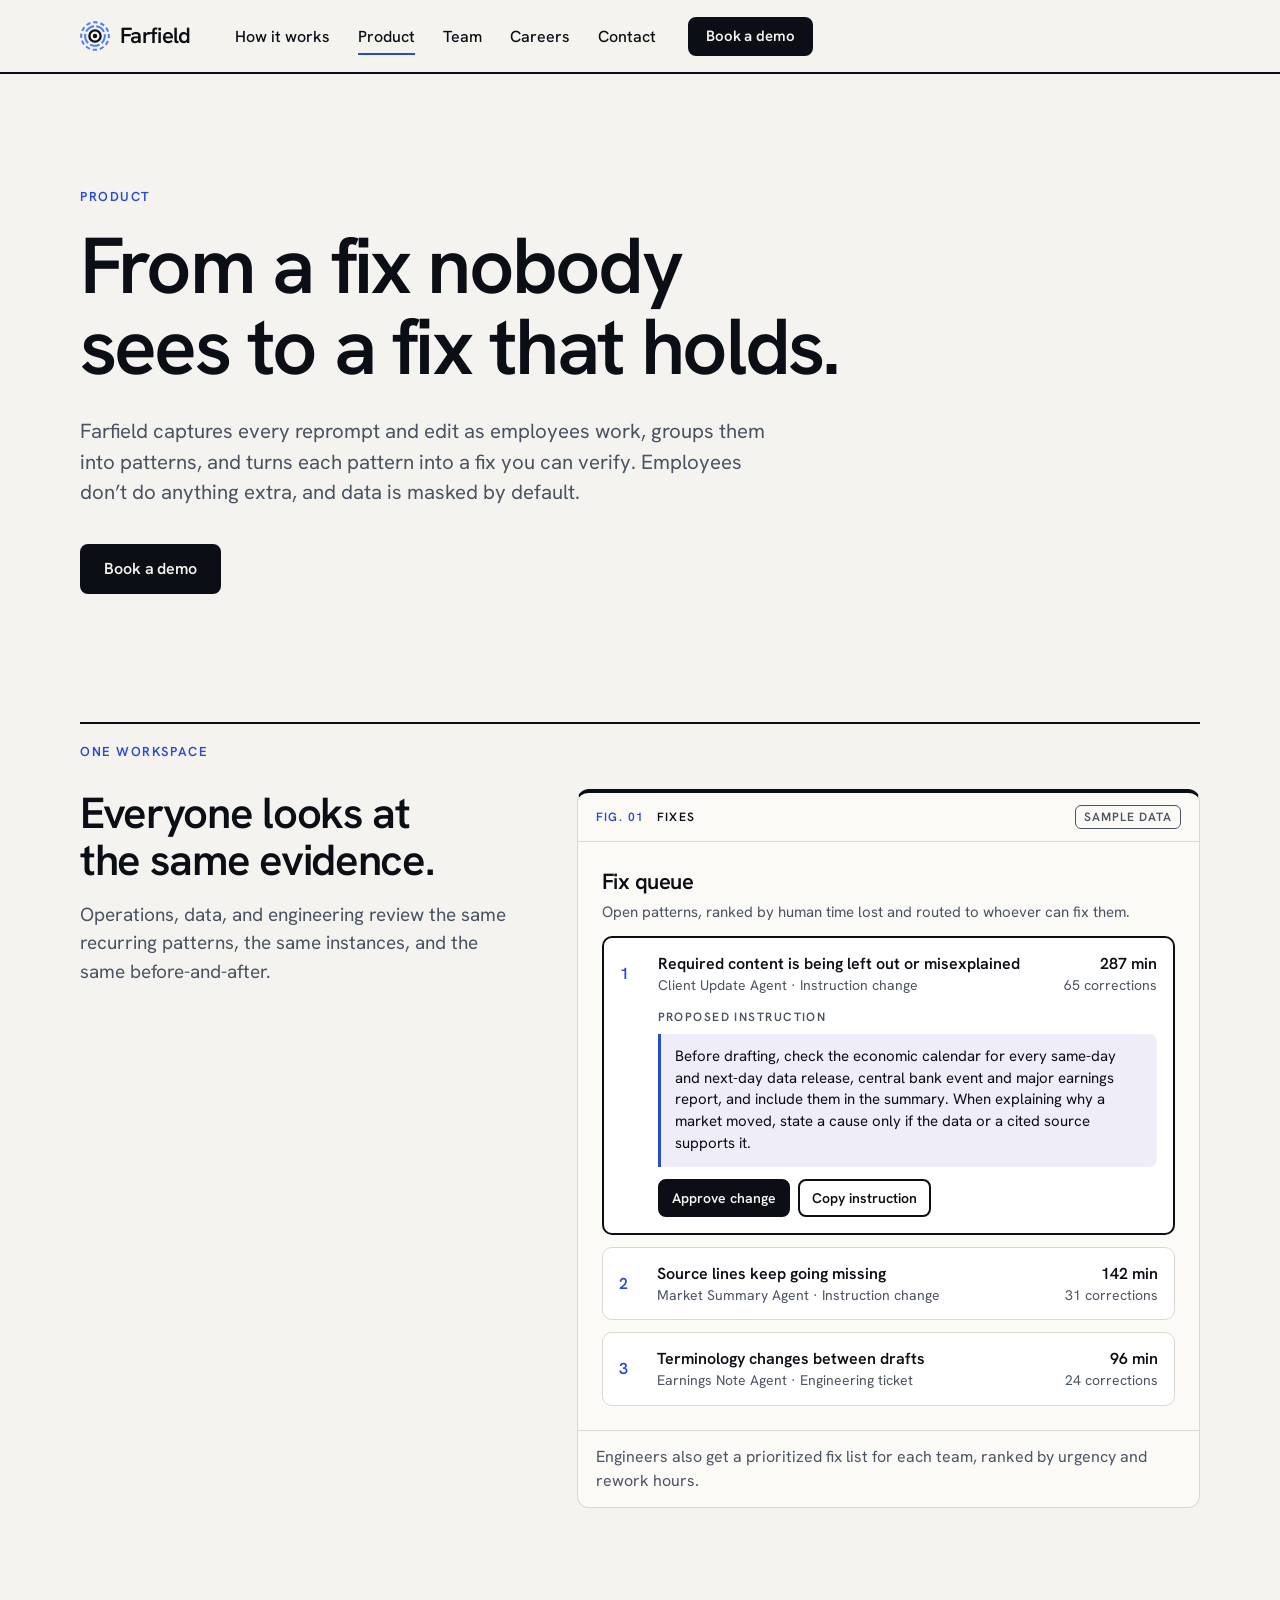
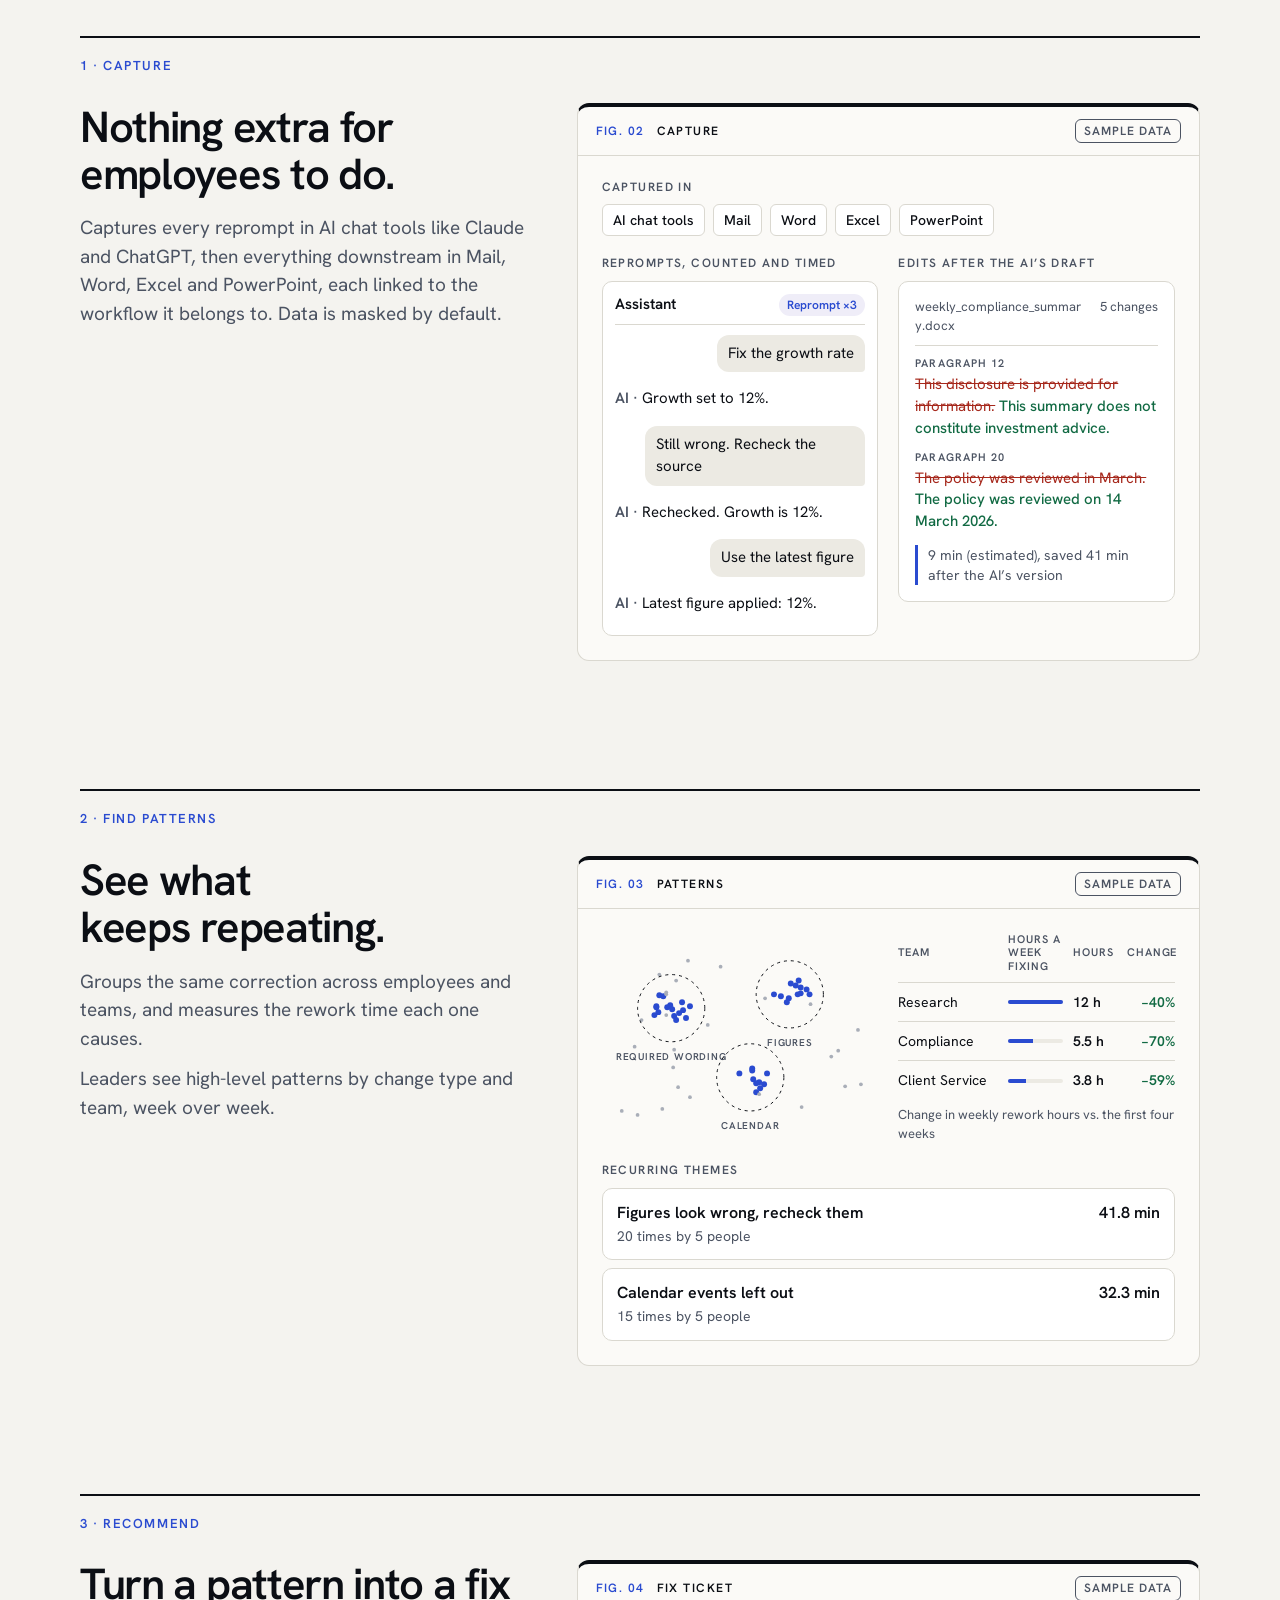
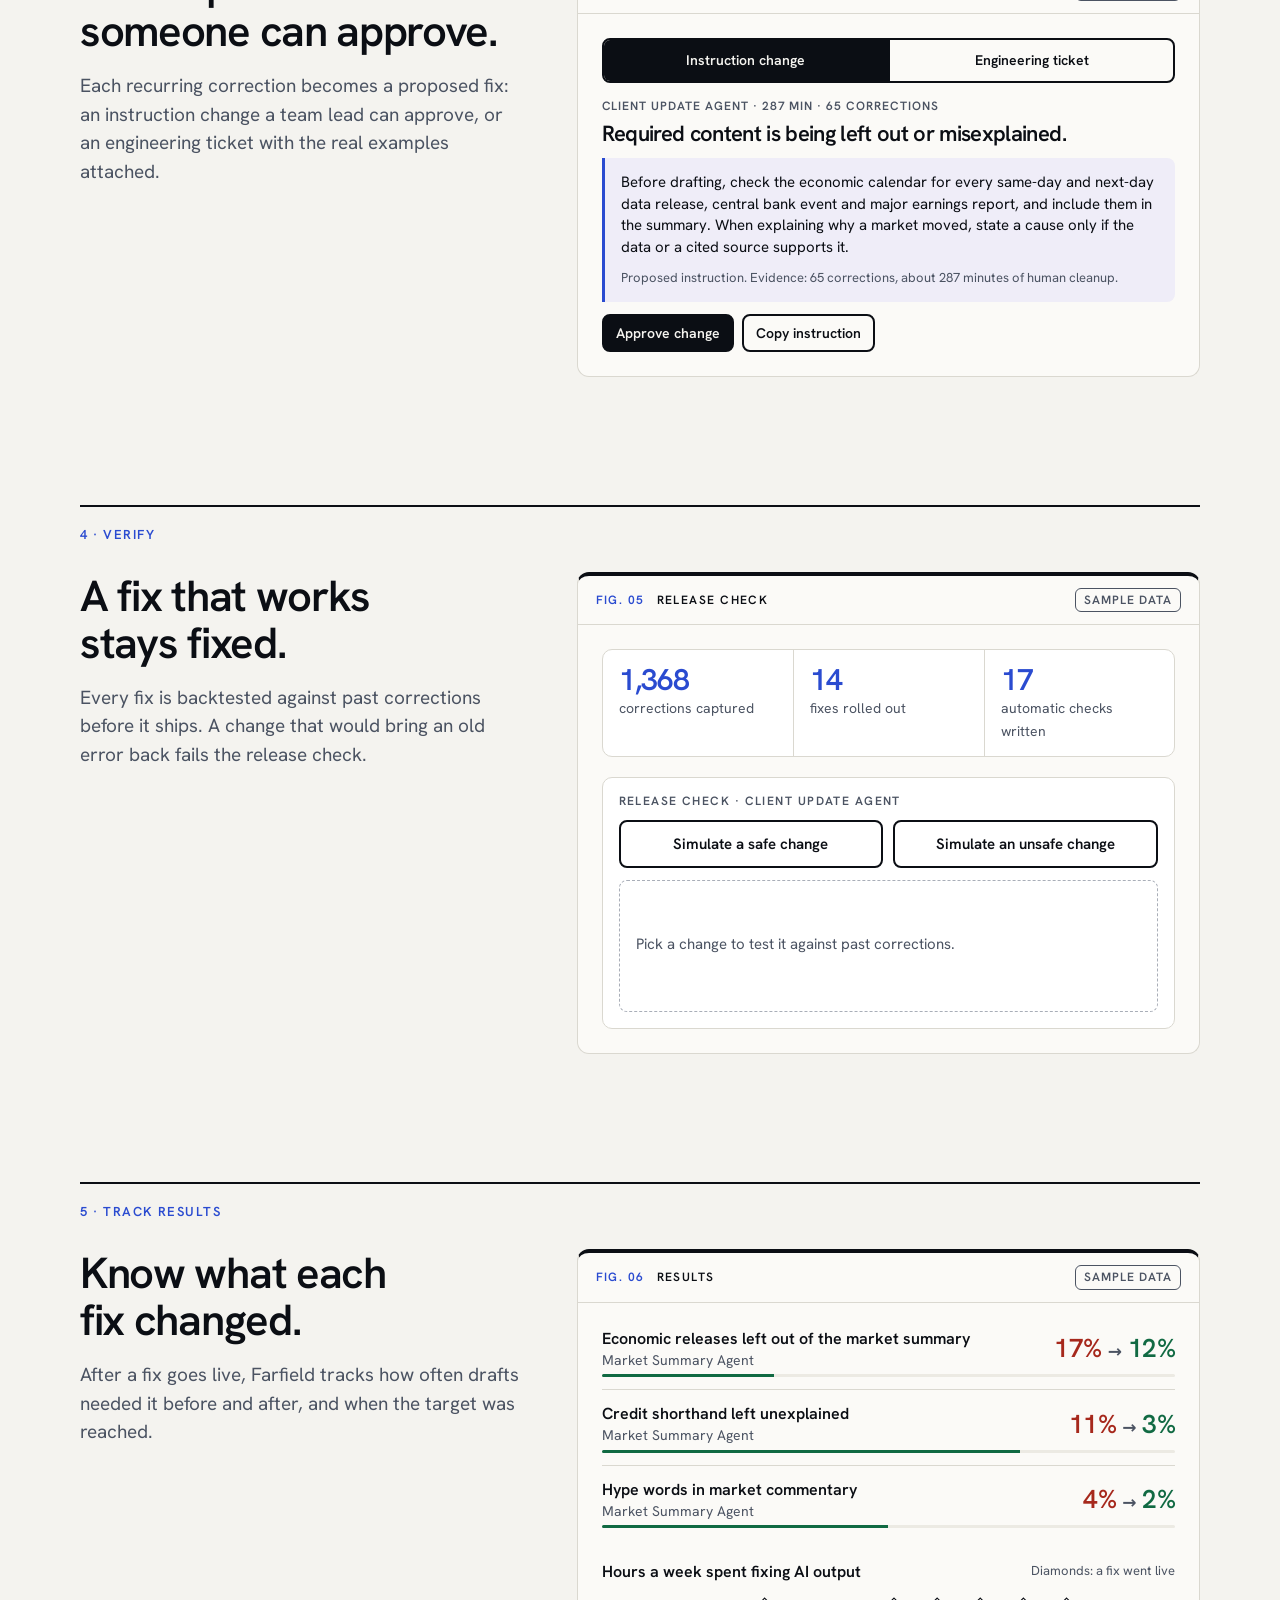
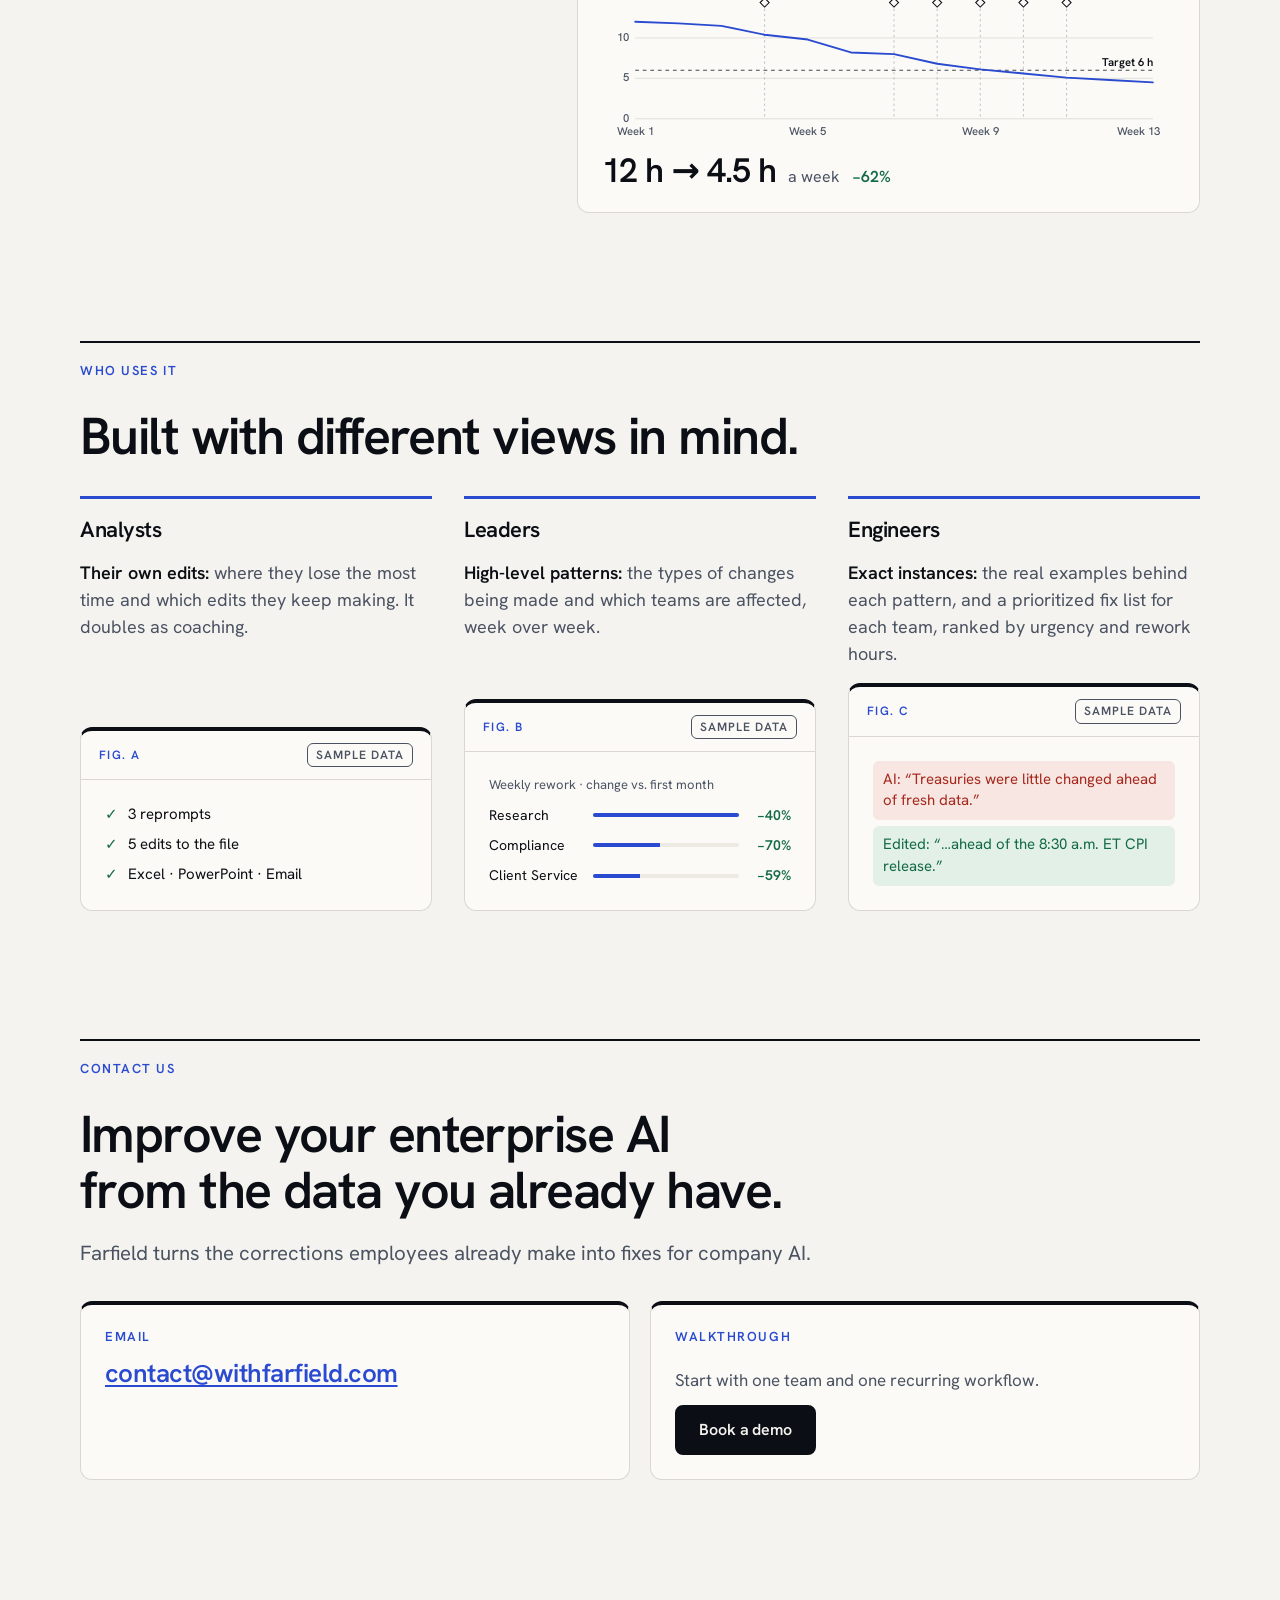
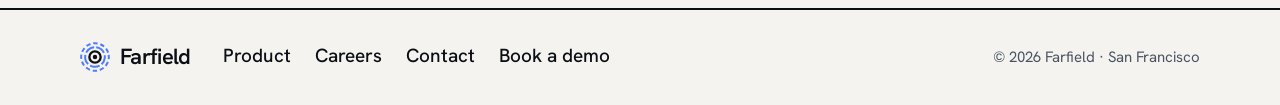
==== commit a0aa68b0: "Drop the pilot section and plain up the copy written for the redesign - Remove the Pilot section fro" ====
--- a/product.html
+++ b/product.html
@@ -67,7 +67,7 @@
         <div class="q-item"><div class="q-row"><span class="rank">2</span><div class="tt"><b>Source lines keep going missing</b><em>Market Summary Agent · Instruction change</em></div><div class="mm"><b>142 min</b><em>31 corrections</em></div></div></div>
         <div class="q-item"><div class="q-row"><span class="rank">3</span><div class="tt"><b>Terminology changes between drafts</b><em>Earnings Note Agent · Engineering ticket</em></div><div class="mm"><b>96 min</b><em>24 corrections</em></div></div></div>
       </div>
-      <p class="fig-cap">Patterns are ranked by human time lost. Engineers also get a prioritized fix list for each team, ranked by urgency and rework hours.</p>
+      <p class="fig-cap">Engineers also get a prioritized fix list for each team, ranked by urgency and rework hours.</p>
     </figure>
   </div>
 </div></section>
@@ -182,7 +182,7 @@
         <div class="rc">
           <span class="lbl">Release check · Client Update Agent</span>
           <div class="rc-btns"><button type="button" class="rc-btn" data-rc="safe" aria-pressed="false">Simulate a safe change</button><button type="button" class="rc-btn" data-rc="risky" aria-pressed="false">Simulate an unsafe change</button></div>
-          <div class="rc-out" id="rc-out" aria-live="polite"><div class="rc-empty">Pick a candidate change to replay it against past corrections.</div><div class="rc-run" hidden>Replaying 17 past corrections…</div><div class="rc-res" hidden></div></div>
+          <div class="rc-out" id="rc-out" aria-live="polite"><div class="rc-empty">Pick a change to test it against past corrections.</div><div class="rc-run" hidden>Replaying 17 past corrections…</div><div class="rc-res" hidden></div></div>
         </div>
       </div>
     </figure>
@@ -248,18 +248,6 @@
   </div>
 </div></section>
 
-<!-- Pilot -->
-<section class="sec" id="pilot" aria-labelledby="pilot-h"><div class="wrap">
-  <div class="sec-head">
-    <span class="label">Pilot</span>
-    <h2 id="pilot-h">Start with one workflow.</h2>
-  </div>
-  <div class="pilot tint">
-    <p class="intro-line">Start with one team and one recurring workflow.</p>
-    <!-- TODO(pilot-url): replace href with the pilot page URL once the owner provides it. -->
-    <a class="more" href="#contact" data-todo="pilot-url">Learn more about a pilot <span aria-hidden="true">→</span></a>
-  </div>
-</div></section>
 
 <!-- Contact -->
 <section class="sec" id="contact" aria-labelledby="contact-h"><div class="wrap">
@@ -270,7 +258,7 @@
   </div>
   <div class="contact">
     <div class="card"><span class="label">Email</span><a class="mail" href="mailto:contact@withfarfield.com">contact@withfarfield.com</a></div>
-    <div class="card"><span class="label">Walkthrough</span><a class="btn" href="https://calendar.app.google/Xvj6nB62QJjd9f3v9" target="_blank" rel="noopener">Book a demo</a></div>
+    <div class="card"><span class="label">Walkthrough</span><p>Start with one team and one recurring workflow.</p><a class="btn" href="https://calendar.app.google/Xvj6nB62QJjd9f3v9" target="_blank" rel="noopener">Book a demo</a></div>
   </div>
 </div></section>
 
--- a/assets/site.css
+++ b/assets/site.css
@@ -157,6 +157,7 @@
 /* ---------- contact ---------- */
 .contact{margin-top:32px;display:grid;grid-template-columns:1fr 1fr;gap:20px}
 .contact .card{display:flex;flex-direction:column;gap:12px;align-items:flex-start}
+.contact .card p{color:var(--ink-2)}
 .contact .mail{font:600 clamp(20px,2.2vw,26px)/1.2 var(--font);letter-spacing:-.02em;word-break:break-word}
 @media (max-width:760px){.contact{grid-template-columns:1fr}}
 
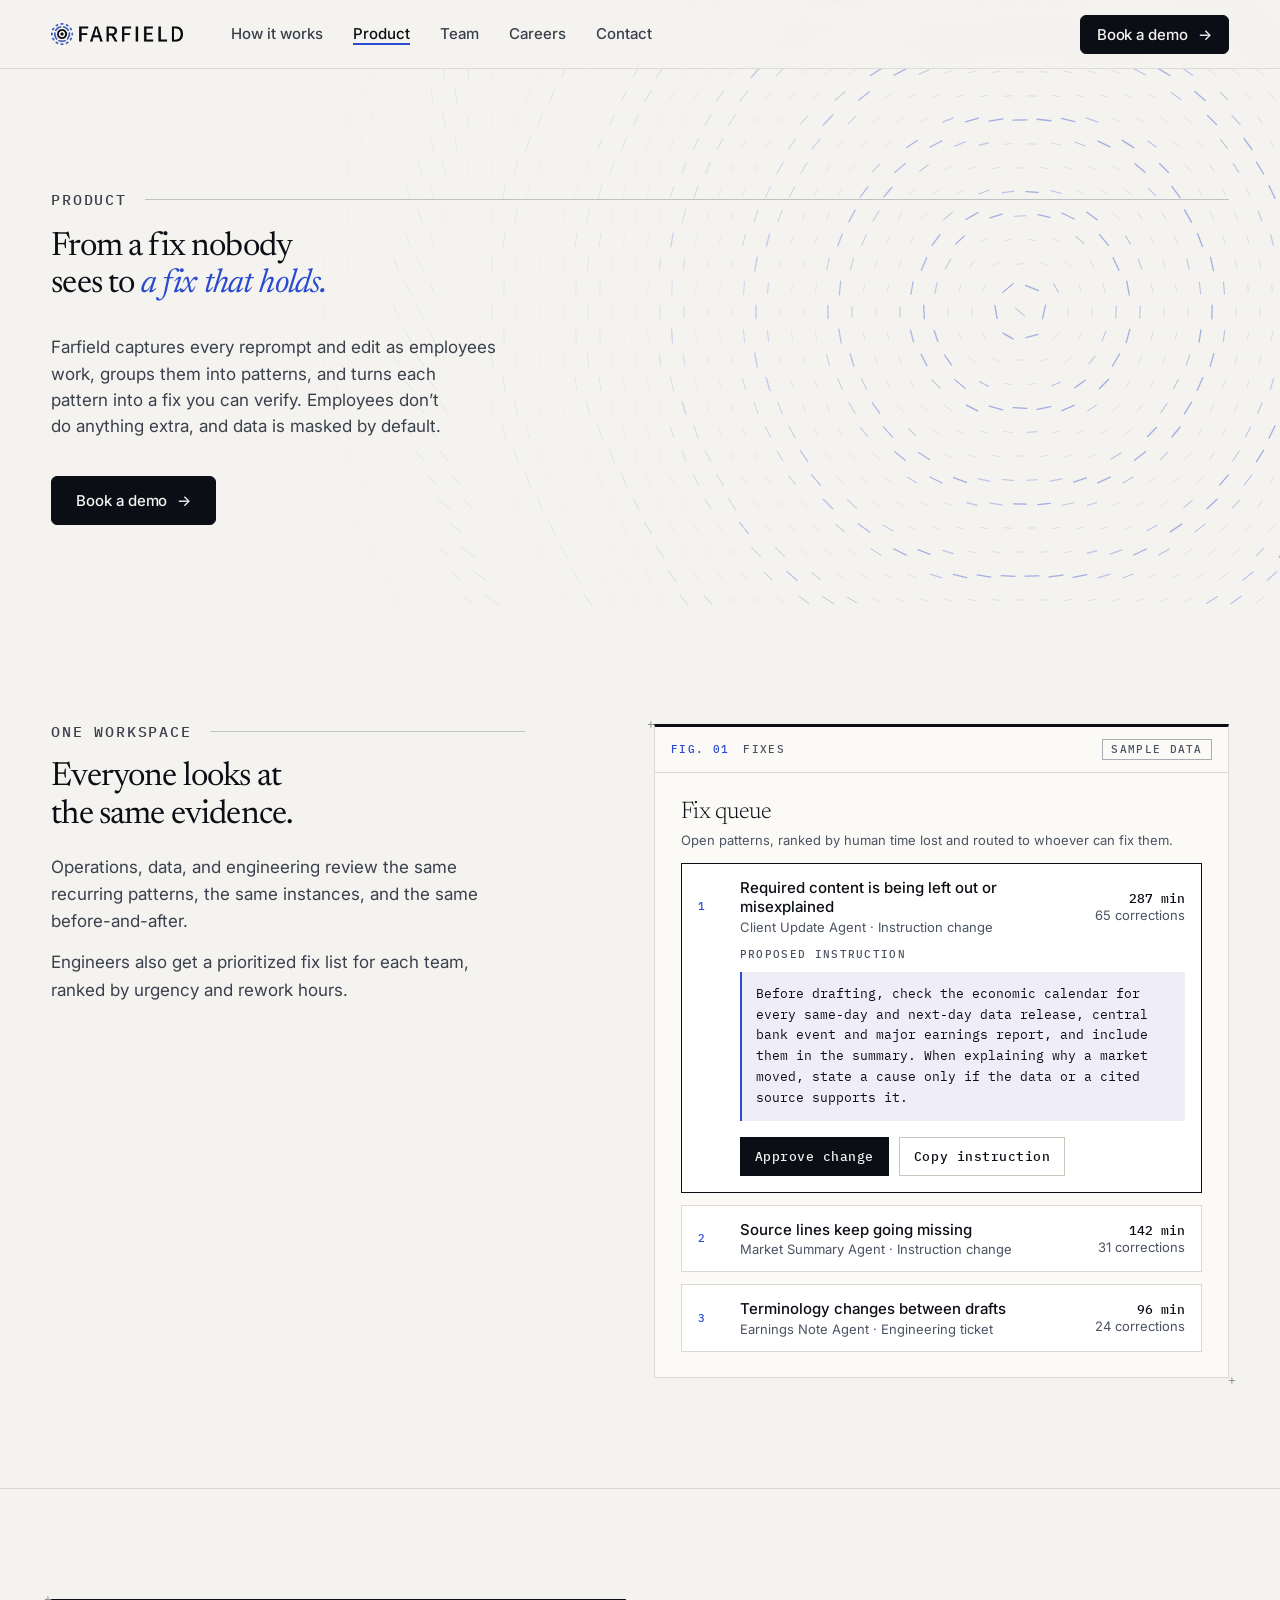
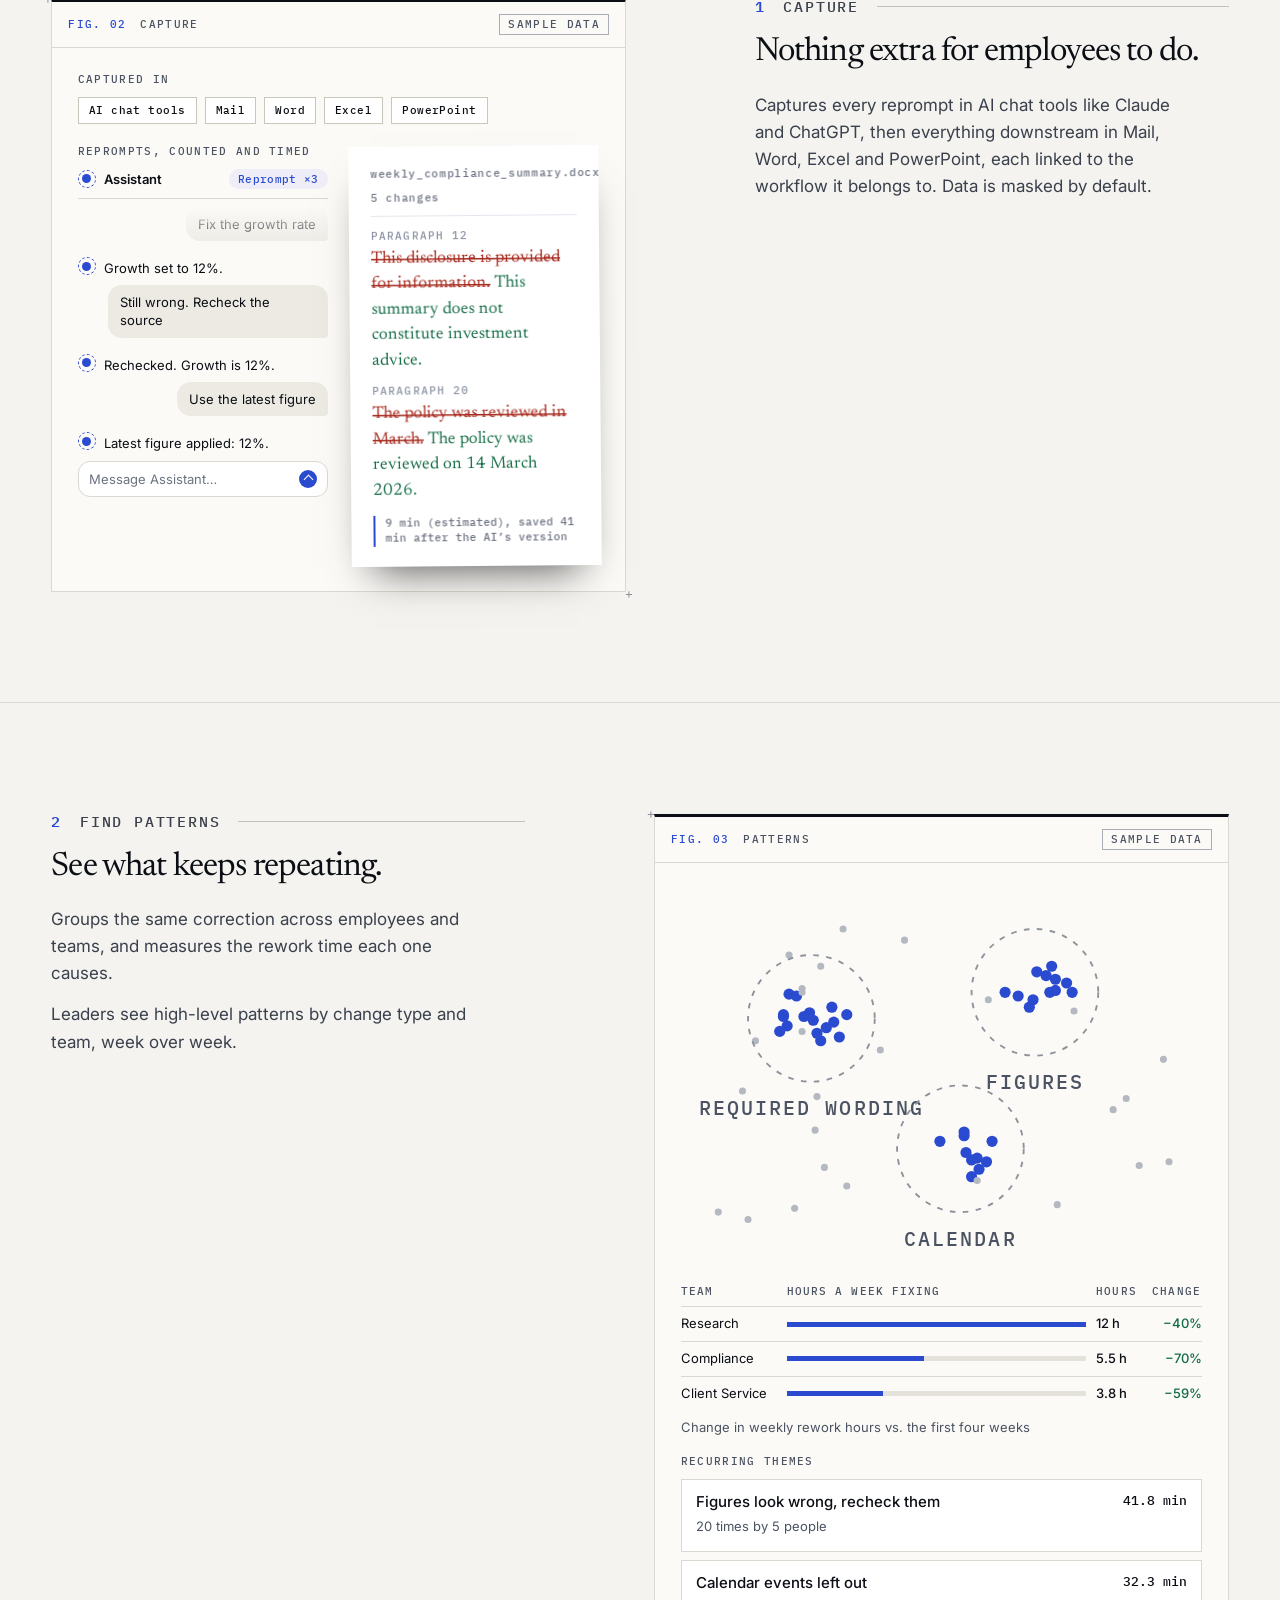
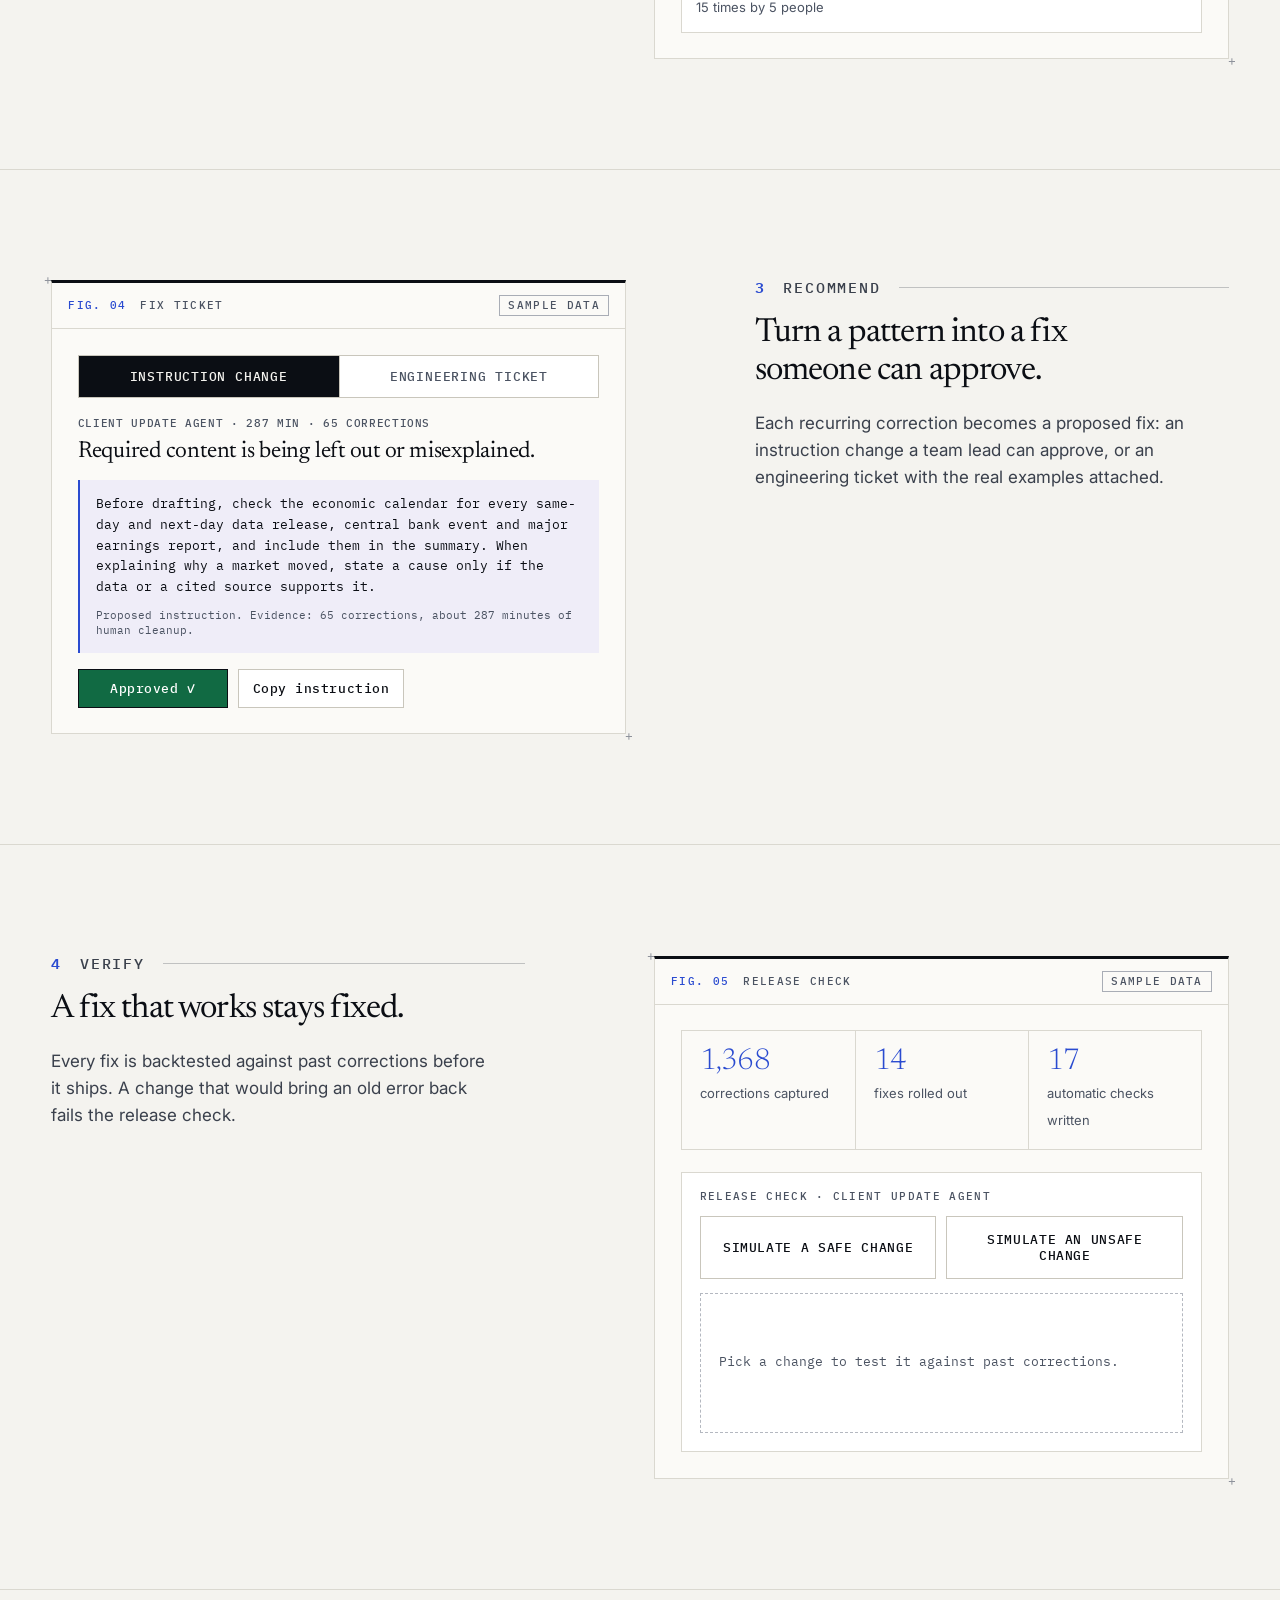
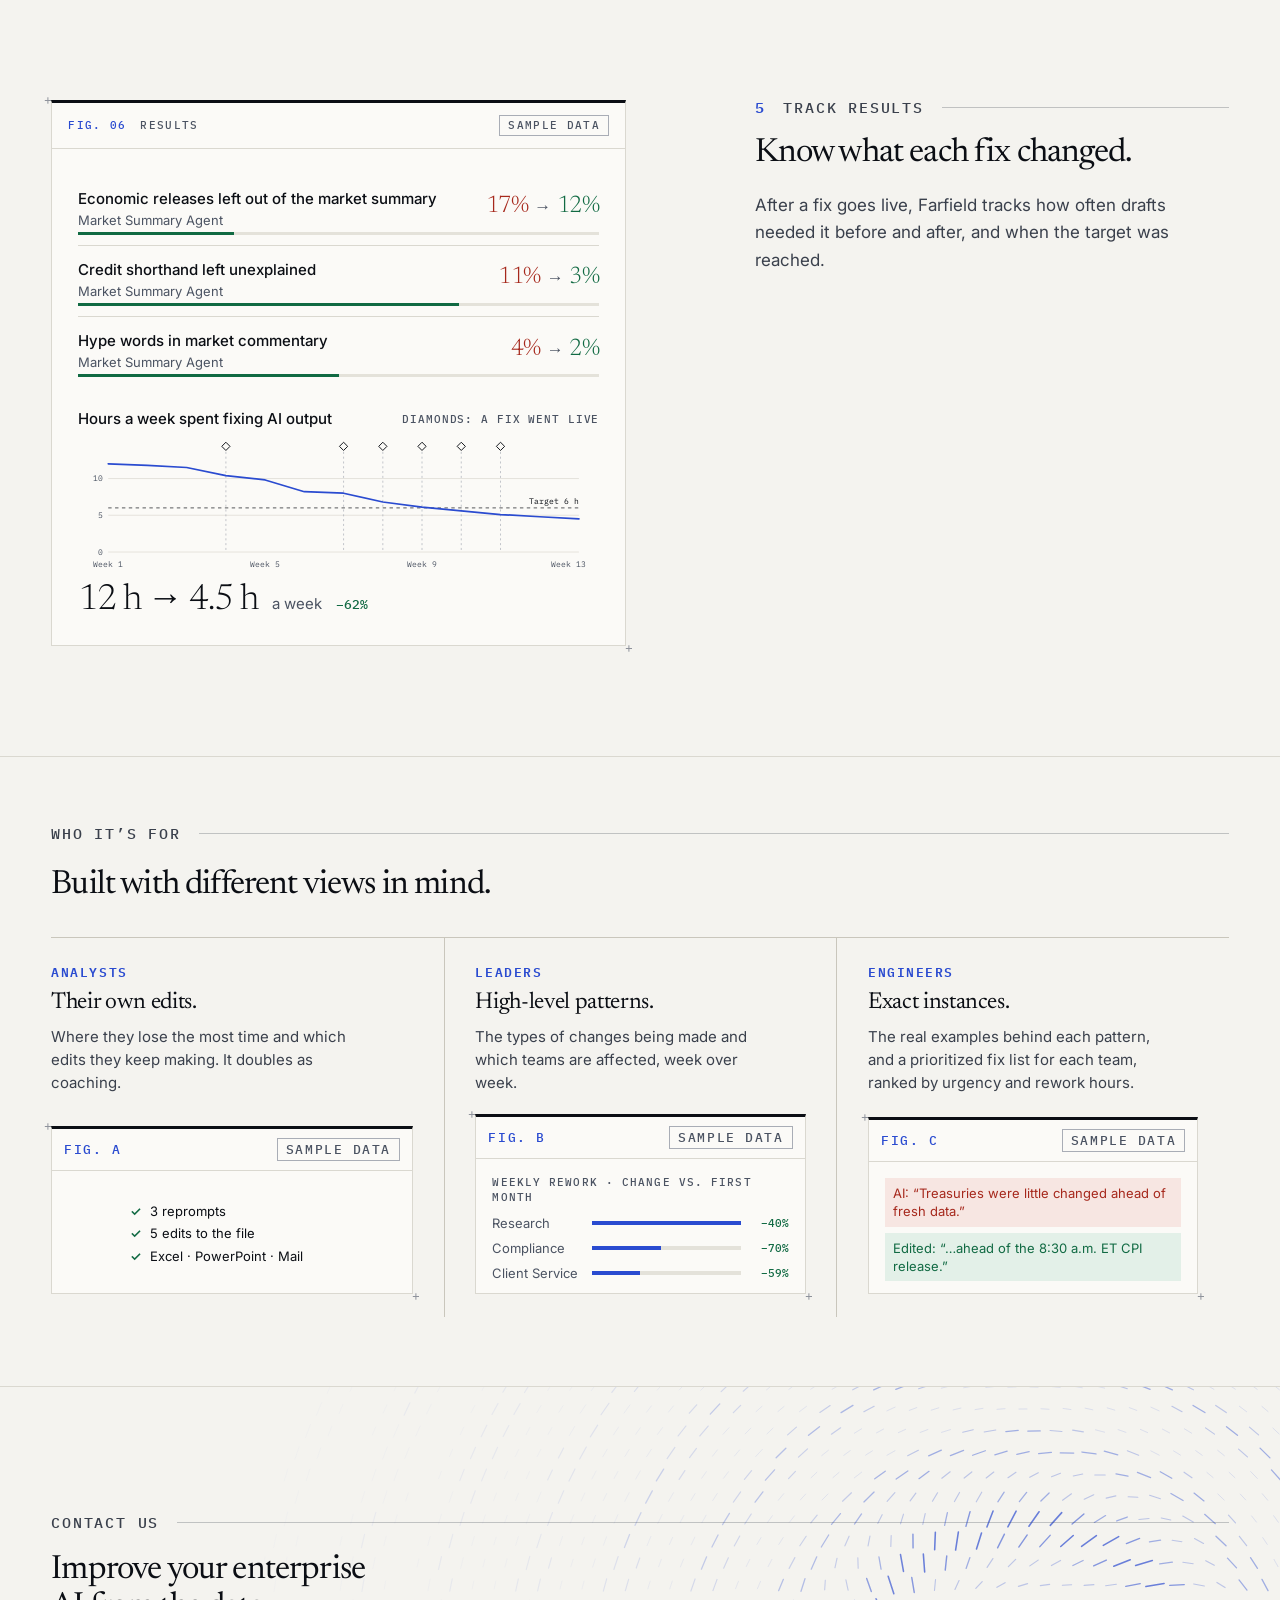
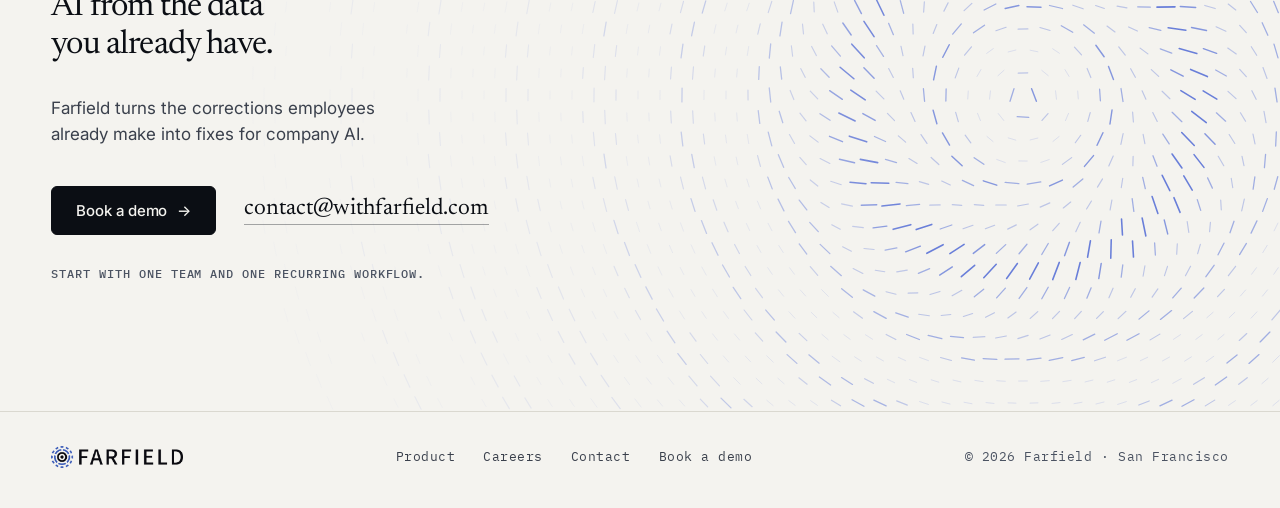
==== commit f074b038: "Rebuild on the original site's design, recolored to the beige palette - Bring back the original styl" ====
--- a/product.html
+++ b/product.html
@@ -1,5 +1,5 @@
 <!doctype html>
-<html lang="en">
+<html lang="en" class="no-js">
 <head>
 <meta charset="utf-8">
 <meta name="viewport" content="width=device-width, initial-scale=1">
@@ -7,269 +7,47 @@
 <meta name="description" content="Farfield captures every reprompt and edit as employees work, groups them into patterns, and turns each pattern into a fix you can verify.">
 <meta name="theme-color" content="#F4F3EF">
 <link rel="canonical" href="https://withfarfield.com/product.html">
-<link rel="icon" type="image/svg+xml" href="assets/logo-mark.svg">
 <link rel="icon" type="image/png" href="assets/favicon-64.png">
 <link rel="apple-touch-icon" href="assets/apple-touch-icon.png">
-<meta property="og:title" content="Product | Farfield">
-<meta property="og:description" content="Farfield captures every reprompt and edit as employees work, groups them into patterns, and turns each pattern into a fix you can verify.">
-<meta property="og:type" content="website">
-<meta property="og:url" content="https://withfarfield.com/product.html">
-<meta property="og:image" content="https://withfarfield.com/assets/og.png">
-<meta property="og:image:width" content="1200"><meta property="og:image:height" content="630">
-<meta name="twitter:card" content="summary_large_image">
-<link rel="preload" href="assets/fonts/hanken-grotesk-600.woff2" as="font" type="font/woff2" crossorigin>
-<link rel="preload" href="assets/fonts/hanken-grotesk-400.woff2" as="font" type="font/woff2" crossorigin>
+<meta property="og:title" content="Product | Farfield"><meta property="og:description" content="Farfield captures every reprompt and edit as employees work, groups them into patterns, and turns each pattern into a fix you can verify."><meta property="og:type" content="website"><meta property="og:url" content="https://withfarfield.com/product.html"><meta property="og:image" content="https://withfarfield.com/assets/og.png"><meta name="twitter:card" content="summary_large_image">
+<link rel="preconnect" href="https://fonts.googleapis.com"><link rel="preconnect" href="https://fonts.gstatic.com" crossorigin>
+<link href="https://fonts.googleapis.com/css2?family=Inter:wght@400;500;600&family=Newsreader:ital,opsz,wght@0,6..72,300;0,6..72,400;1,6..72,300;1,6..72,400&family=IBM+Plex+Mono:wght@400;500;600&display=swap" rel="stylesheet">
+<script>document.documentElement.className="js";</script>
 <link rel="stylesheet" href="assets/site.css">
 </head>
 <body>
 <a class="skip" href="#main">Skip to content</a>
-<header class="nav">
-  <div class="wrap nav-in">
-    <a class="brand" href="index.html" aria-label="Farfield home"><img src="assets/logo-mark.svg" alt="" width="30" height="30">Farfield</a>
-    <nav aria-label="Main"><ul>
-      <li><a href="index.html#how">How it works</a></li>
-      <li><a href="product.html" aria-current="page">Product</a></li>
-      <li><a href="index.html#team">Team</a></li>
-      <li><a href="team.html">Careers</a></li>
-      <li><a href="#contact">Contact</a></li>
-    </ul></nav>
-    <a class="btn sm book" href="https://calendar.app.google/Xvj6nB62QJjd9f3v9" target="_blank" rel="noopener">Book a demo</a>
-    <button class="menu-btn" type="button" aria-label="Menu" aria-expanded="false" aria-controls="mnav"><svg viewBox="0 0 24 24" fill="none" stroke="currentColor" stroke-width="2" stroke-linecap="round" aria-hidden="true"><path d="M4 8h16M4 16h16"/></svg></button>
-  </div>
-  <nav class="mnav" id="mnav" aria-label="Mobile" hidden>
-    <a href="index.html#how">How it works</a><a href="product.html" aria-current="page">Product</a><a href="index.html#team">Team</a><a href="team.html">Careers</a><a href="#contact">Contact</a>
-    <a class="btn" href="https://calendar.app.google/Xvj6nB62QJjd9f3v9" target="_blank" rel="noopener">Book a demo</a>
-  </nav>
-</header>
-
+<header class="nav"><div class="wrap nav-in"><a class="logo" href="index.html" aria-label="Farfield home"><img src="assets/lockup_light.png" alt="Farfield" width="132" height="22"></a><ul><li><a href="index.html#how">How it works</a></li><li><a href="product.html" aria-current="page">Product</a></li><li><a href="index.html#team">Team</a></li><li><a href="team.html">Careers</a></li><li><a href="#contact">Contact</a></li></ul><a class="btn sm book" href="https://calendar.app.google/Xvj6nB62QJjd9f3v9" target="_blank" rel="noopener">Book a demo<span class="arr" aria-hidden="true">&rarr;</span></a><button class="menu-btn" type="button" aria-label="Menu" aria-expanded="false" aria-controls="mnav"><svg viewBox="0 0 24 24" fill="none" stroke="currentColor" stroke-width="1.8" stroke-linecap="round" aria-hidden="true"><path d="M4 8h16M4 16h16"/></svg></button></div><div class="mnav" id="mnav" hidden><a href="index.html#how">How it works</a><a href="product.html">Product</a><a href="index.html#team">Team</a><a href="team.html">Careers</a><a href="#contact">Contact</a><a class="btn" href="https://calendar.app.google/Xvj6nB62QJjd9f3v9" target="_blank" rel="noopener">Book a demo<span class="arr" aria-hidden="true">&rarr;</span></a></div></header>
 <main id="main">
 
-<section class="hero"><div class="wrap">
-  <span class="label">Product</span>
-  <h1 style="margin-top:20px">From a fix nobody sees to a fix that holds.</h1>
+
+<section class="p-hero"><canvas class="field-cv" id="pField" aria-hidden="true"></canvas><div class="wrap">
+  <div class="label">Product</div>
+  <h1>From a fix nobody sees to <em>a fix that holds.</em></h1>
   <p class="lead">Farfield captures every reprompt and edit as employees work, groups them into patterns, and turns each pattern into a fix you can verify. Employees don’t do anything extra, and data is masked by default.</p>
-  <div class="actions"><a class="btn" href="https://calendar.app.google/Xvj6nB62QJjd9f3v9" target="_blank" rel="noopener">Book a demo</a></div>
-</div></section>
-
-<!-- One workspace -->
-<section class="sec" id="evidence" aria-labelledby="ev-h"><div class="wrap">
-  <div class="sec-head"><span class="label">One workspace</span></div>
-  <div class="pp">
-    <div class="pp-text"><h2 id="ev-h">Everyone looks at the same evidence.</h2><p class="t">Operations, data, and engineering review the same recurring patterns, the same instances, and the same before-and-after.</p></div>
-    <figure class="fig">
-      <figcaption class="fig-head"><span class="fg">Fig. 01</span><span>Fixes</span><span class="sd">Sample data</span></figcaption>
-      <div class="fig-body">
-        <div class="q-head"><b>Fix queue</b><span>Open patterns, ranked by human time lost and routed to whoever can fix them.</span></div>
-        <div class="q-item open">
-          <div class="q-row"><span class="rank">1</span><div class="tt"><b>Required content is being left out or misexplained</b><em>Client Update Agent · Instruction change</em></div><div class="mm"><b>287 min</b><em>65 corrections</em></div></div>
-          <div class="q-body"><span class="lbl">Proposed instruction</span><p>Before drafting, check the economic calendar for every same-day and next-day data release, central bank event and major earnings report, and include them in the summary. When explaining why a market moved, state a cause only if the data or a cited source supports it.</p><div class="acts"><span class="act p">Approve change</span><span class="act">Copy instruction</span></div></div>
-        </div>
-        <div class="q-item"><div class="q-row"><span class="rank">2</span><div class="tt"><b>Source lines keep going missing</b><em>Market Summary Agent · Instruction change</em></div><div class="mm"><b>142 min</b><em>31 corrections</em></div></div></div>
-        <div class="q-item"><div class="q-row"><span class="rank">3</span><div class="tt"><b>Terminology changes between drafts</b><em>Earnings Note Agent · Engineering ticket</em></div><div class="mm"><b>96 min</b><em>24 corrections</em></div></div></div>
-      </div>
-      <p class="fig-cap">Engineers also get a prioritized fix list for each team, ranked by urgency and rework hours.</p>
-    </figure>
+  <div class="hero-actions"><a class="btn" href="https://calendar.app.google/Xvj6nB62QJjd9f3v9" target="_blank" rel="noopener">Book a demo<span class="arr" aria-hidden="true">&rarr;</span></a></div>
+</div></section><section class="sec" id="evidence"><div class="wrap"><div class="pp"><div class="pp-text reveal"><div class="label">One workspace</div><h2>Everyone looks at the same evidence.</h2><p class="t">Operations, data, and engineering review the same recurring patterns, the same instances, and the same before-and-after.</p><p class="t" style="margin-top:14px">Engineers also get a prioritized fix list for each team, ranked by urgency and rework hours.</p></div><div class="pp-stage reveal"><figure class="plate"><figcaption class="plate-head"><span class="fg">Fig. 01</span><span class="ft">Fixes</span><span class="sd">Sample data</span></figcaption><div class="plate-body"><div class="q-head"><b>Fix queue</b><span>Open patterns, ranked by human time lost and routed to whoever can fix them.</span></div><div class="q-item open"><div class="q-row"><span class="rank">1</span><div class="tt"><b>Required content is being left out or misexplained</b><em>Client Update Agent · Instruction change</em></div><div class="mm"><b>287 min</b><em>65 corrections</em></div></div><div class="q-body"><div class="lbl">Proposed instruction</div><p>Before drafting, check the economic calendar for every same-day and next-day data release, central bank event and major earnings report, and include them in the summary. When explaining why a market moved, state a cause only if the data or a cited source supports it.</p><div class="acts"><span class="act p">Approve change</span><span class="act">Copy instruction</span></div></div></div><div class="q-item"><div class="q-row"><span class="rank">2</span><div class="tt"><b>Source lines keep going missing</b><em>Market Summary Agent · Instruction change</em></div><div class="mm"><b>142 min</b><em>31 corrections</em></div></div></div><div class="q-item"><div class="q-row"><span class="rank">3</span><div class="tt"><b>Terminology changes between drafts</b><em>Earnings Note Agent · Engineering ticket</em></div><div class="mm"><b>96 min</b><em>24 corrections</em></div></div></div></div></figure></div></div></div></section><section class="sec" id="capture"><div class="wrap"><div class="pp rev"><div class="pp-text reveal"><div class="label"><b>1</b> Capture</div><h2>Nothing extra for employees to do.</h2><p class="t">Captures every reprompt in AI chat tools like Claude and ChatGPT, then everything downstream in Mail, Word, Excel and PowerPoint, each linked to the workflow it belongs to. Data is masked by default.</p></div><div class="pp-stage reveal"><figure class="plate"><figcaption class="plate-head"><span class="fg">Fig. 02</span><span class="ft">Capture</span><span class="sd">Sample data</span></figcaption><div class="plate-body"><div class="v-capture"><div class="lbl">Captured in</div><div class="tags"><span>AI chat tools</span><span>Mail</span><span>Word</span><span>Excel</span><span>PowerPoint</span></div><div class="cap-cols"><div><div class="lbl">Reprompts, counted and timed</div><div class="chat lt"><div class="chat-top"><span class="who"><i class="av"></i>Assistant</span><span class="rp"><b>Reprompt &times;1</b><b>Reprompt &times;2</b><b>Reprompt &times;3</b></span></div><div class="chat-body"><div class="msg u" style="--t:0.3s"><p>Fix the growth rate</p></div><div class="typing" style="--t:0.8s"><i class="av"></i><span><i></i><i></i><i></i></span></div><div class="msg a" style="--t:1.5s"><i class="av"></i><p>Growth set to 12%.</p></div><div class="msg u" style="--t:1.8s"><p>Still wrong. Recheck the source</p></div><div class="typing" style="--t:2.2s"><i class="av"></i><span><i></i><i></i><i></i></span></div><div class="msg a" style="--t:3.0s"><i class="av"></i><p>Rechecked. Growth is 12%.</p></div><div class="msg u" style="--t:3.2s"><p>Use the latest figure</p></div><div class="typing" style="--t:3.7s"><i class="av"></i><span><i></i><i></i><i></i></span></div><div class="msg a" style="--t:4.4s"><i class="av"></i><p>Latest figure applied: 12%.</p></div></div><div class="chat-in"><span>Message Assistant…</span><i class="send" aria-hidden="true"></i></div></div></div><div><div class="sheet"><div class="doc-title"><span>weekly_compliance_summary.docx</span><span>5 changes</span></div><p class="rl"><span class="loc">Paragraph 12</span><span class="old" style="--d:1.2s">This disclosure is provided for information.</span> <span class="new" style="--d:1.2s">This summary does not constitute investment advice.</span></p><p class="rl"><span class="loc">Paragraph 20</span><span class="old" style="--d:1.8s">The policy was reviewed in March.</span> <span class="new" style="--d:1.8s">The policy was reviewed on 14 March 2026.</span></p><div class="margin-note">9 min (estimated), saved 41 min after the AI’s version</div></div></div></div></div></div></figure></div></div></div></section><section class="sec" id="patterns"><div class="wrap"><div class="pp"><div class="pp-text reveal"><div class="label"><b>2</b> Find patterns</div><h2>See what keeps repeating.</h2><p class="t">Groups the same correction across employees and teams, and measures the rework time each one causes.</p><p class="t" style="margin-top:14px">Leaders see high-level patterns by change type and team, week over week.</p></div><div class="pp-stage reveal"><figure class="plate"><figcaption class="plate-head"><span class="fg">Fig. 03</span><span class="ft">Patterns</span><span class="sd">Sample data</span></figcaption><div class="plate-body"><div class="v-patterns"><div class="pat-top"><svg class="clmap" viewBox="0 0 280 202" role="img" aria-label="Corrections clustering into recurring themes"><circle class="hit" r="3.0" cx="0" cy="0" style="--sx:56px;--sy:132px;--tx:57px;--ty:74px;--k:0"/><circle class="hit" r="3.0" cx="0" cy="0" style="--sx:28px;--sy:49px;--tx:81px;--ty:64px;--k:1"/><circle class="hit" r="3.0" cx="0" cy="0" style="--sx:155px;--sy:155px;--tx:55px;--ty:69px;--k:2"/><circle class="hit" r="3.0" cx="0" cy="0" style="--sx:170px;--sy:58px;--tx:75px;--ty:82px;--k:3"/><circle class="hit" r="3.0" cx="0" cy="0" style="--sx:249px;--sy:45px;--tx:58px;--ty:57px;--k:4"/><circle class="hit" r="3.0" cx="0" cy="0" style="--sx:14px;--sy:56px;--tx:78px;--ty:75px;--k:5"/><circle class="hit" r="3.0" cx="0" cy="0" style="--sx:126px;--sy:20px;--tx:85px;--ty:80px;--k:6"/><circle class="hit" r="3.0" cx="0" cy="0" style="--sx:56px;--sy:73px;--tx:69px;--ty:67px;--k:7"/><circle class="hit" r="3.0" cx="0" cy="0" style="--sx:159px;--sy:32px;--tx:89px;--ty:68px;--k:8"/><circle class="hit" r="3.0" cx="0" cy="0" style="--sx:104px;--sy:161px;--tx:62px;--ty:58px;--k:9"/><circle class="hit" r="3.0" cx="0" cy="0" style="--sx:265px;--sy:122px;--tx:71px;--ty:71px;--k:10"/><circle class="hit" r="3.0" cx="0" cy="0" style="--sx:190px;--sy:109px;--tx:66px;--ty:69px;--k:11"/><circle class="hit" r="3.0" cx="0" cy="0" style="--sx:46px;--sy:16px;--tx:73px;--ty:78px;--k:12"/><circle class="hit" r="3.0" cx="0" cy="0" style="--sx:15px;--sy:165px;--tx:82px;--ty:72px;--k:13"/><circle class="hit" r="3.0" cx="0" cy="0" style="--sx:192px;--sy:174px;--tx:53px;--ty:77px;--k:14"/><circle class="hit" r="3.0" cx="0" cy="0" style="--sx:16px;--sy:118px;--tx:55px;--ty:68px;--k:15"/><circle class="hit" r="3.0" cx="0" cy="0" style="--sx:135px;--sy:134px;--tx:174px;--ty:56px;--k:16"/><circle class="hit" r="3.0" cx="0" cy="0" style="--sx:93px;--sy:180px;--tx:181px;--ty:58px;--k:17"/><circle class="hit" r="3.0" cx="0" cy="0" style="--sx:30px;--sy:103px;--tx:210px;--ty:56px;--k:18"/><circle class="hit" r="3.0" cx="0" cy="0" style="--sx:202px;--sy:163px;--tx:199px;--ty:42px;--k:19"/><circle class="hit" r="3.0" cx="0" cy="0" style="--sx:202px;--sy:130px;--tx:187px;--ty:64px;--k:20"/><circle class="hit" r="3.0" cx="0" cy="0" style="--sx:216px;--sy:166px;--tx:189px;--ty:60px;--k:21"/><circle class="hit" r="3.0" cx="0" cy="0" style="--sx:101px;--sy:126px;--tx:191px;--ty:45px;--k:22"/><circle class="hit" r="3.0" cx="0" cy="0" style="--sx:244px;--sy:158px;--tx:196px;--ty:47px;--k:23"/><circle class="hit" r="3.0" cx="0" cy="0" style="--sx:118px;--sy:144px;--tx:207px;--ty:51px;--k:24"/><circle class="hit" r="3.0" cx="0" cy="0" style="--sx:235px;--sy:107px;--tx:198px;--ty:56px;--k:25"/><circle class="hit" r="3.0" cx="0" cy="0" style="--sx:172px;--sy:75px;--tx:201px;--ty:49px;--k:26"/><circle class="hit" r="3.0" cx="0" cy="0" style="--sx:161px;--sy:114px;--tx:201px;--ty:55px;--k:27"/><circle class="hit" r="3.0" cx="0" cy="0" style="--sx:31px;--sy:119px;--tx:164px;--ty:147px;--k:28"/><circle class="hit" r="3.0" cx="0" cy="0" style="--sx:268px;--sy:160px;--tx:152px;--ty:131px;--k:29"/><circle class="hit" r="3.0" cx="0" cy="0" style="--sx:199px;--sy:76px;--tx:159px;--ty:145px;--k:30"/><circle class="hit" r="3.0" cx="0" cy="0" style="--sx:201px;--sy:109px;--tx:167px;--ty:136px;--k:31"/><circle class="hit" r="3.0" cx="0" cy="0" style="--sx:125px;--sy:153px;--tx:156px;--ty:146px;--k:32"/><circle class="hit" r="3.0" cx="0" cy="0" style="--sx:32px;--sy:138px;--tx:153px;--ty:142px;--k:33"/><circle class="hit" r="3.0" cx="0" cy="0" style="--sx:18px;--sy:112px;--tx:152px;--ty:133px;--k:34"/><circle class="hit" r="3.0" cx="0" cy="0" style="--sx:135px;--sy:49px;--tx:139px;--ty:136px;--k:35"/><circle class="hit" r="3.0" cx="0" cy="0" style="--sx:192px;--sy:95px;--tx:156px;--ty:155px;--k:36"/><circle class="hit" r="3.0" cx="0" cy="0" style="--sx:170px;--sy:166px;--tx:160px;--ty:151px;--k:37"/><circle class="noise" r="1.9" cx="0" cy="0" style="--sx:40px;--sy:82px;--tx:40px;--ty:82px;--k:38"/><circle class="noise" r="1.9" cx="0" cy="0" style="--sx:65px;--sy:56px;--tx:65px;--ty:56px;--k:39"/><circle class="noise" r="1.9" cx="0" cy="0" style="--sx:262px;--sy:147px;--tx:262px;--ty:147px;--k:40"/><circle class="noise" r="1.9" cx="0" cy="0" style="--sx:89px;--sy:160px;--tx:89px;--ty:160px;--k:41"/><circle class="noise" r="1.9" cx="0" cy="0" style="--sx:65px;--sy:77px;--tx:65px;--ty:77px;--k:42"/><circle class="noise" r="1.9" cx="0" cy="0" style="--sx:232px;--sy:119px;--tx:232px;--ty:119px;--k:43"/><circle class="noise" r="1.9" cx="0" cy="0" style="--sx:36px;--sy:178px;--tx:36px;--ty:178px;--k:44"/><circle class="noise" r="1.9" cx="0" cy="0" style="--sx:65px;--sy:54px;--tx:65px;--ty:54px;--k:45"/><circle class="noise" r="1.9" cx="0" cy="0" style="--sx:211px;--sy:66px;--tx:211px;--ty:66px;--k:46"/><circle class="noise" r="1.9" cx="0" cy="0" style="--sx:87px;--sy:22px;--tx:87px;--ty:22px;--k:47"/><circle class="noise" r="1.9" cx="0" cy="0" style="--sx:33px;--sy:109px;--tx:33px;--ty:109px;--k:48"/><circle class="noise" r="1.9" cx="0" cy="0" style="--sx:73px;--sy:112px;--tx:73px;--ty:112px;--k:49"/><circle class="noise" r="1.9" cx="0" cy="0" style="--sx:107px;--sy:87px;--tx:107px;--ty:87px;--k:50"/><circle class="noise" r="1.9" cx="0" cy="0" style="--sx:259px;--sy:92px;--tx:259px;--ty:92px;--k:51"/><circle class="noise" r="1.9" cx="0" cy="0" style="--sx:159px;--sy:157px;--tx:159px;--ty:157px;--k:52"/><circle class="noise" r="1.9" cx="0" cy="0" style="--sx:58px;--sy:36px;--tx:58px;--ty:36px;--k:53"/><circle class="noise" r="1.9" cx="0" cy="0" style="--sx:246px;--sy:149px;--tx:246px;--ty:149px;--k:54"/><circle class="noise" r="1.9" cx="0" cy="0" style="--sx:75px;--sy:42px;--tx:75px;--ty:42px;--k:55"/><circle class="noise" r="1.9" cx="0" cy="0" style="--sx:202px;--sy:170px;--tx:202px;--ty:170px;--k:56"/><circle class="noise" r="1.9" cx="0" cy="0" style="--sx:61px;--sy:172px;--tx:61px;--ty:172px;--k:57"/><circle class="noise" r="1.9" cx="0" cy="0" style="--sx:239px;--sy:113px;--tx:239px;--ty:113px;--k:58"/><circle class="noise" r="1.9" cx="0" cy="0" style="--sx:120px;--sy:28px;--tx:120px;--ty:28px;--k:59"/><circle class="noise" r="1.9" cx="0" cy="0" style="--sx:20px;--sy:174px;--tx:20px;--ty:174px;--k:60"/><circle class="noise" r="1.9" cx="0" cy="0" style="--sx:72px;--sy:130px;--tx:72px;--ty:130px;--k:61"/><circle class="noise" r="1.9" cx="0" cy="0" style="--sx:77px;--sy:150px;--tx:77px;--ty:150px;--k:62"/><circle class="noise" r="1.9" cx="0" cy="0" style="--sx:165px;--sy:60px;--tx:165px;--ty:60px;--k:63"/><circle class="ring" cx="70" cy="70" r="34"/><text x="70" y="122" text-anchor="middle">REQUIRED WORDING</text><circle class="ring" cx="190" cy="56" r="34"/><text x="190" y="108" text-anchor="middle">FIGURES</text><circle class="ring" cx="150" cy="140" r="34"/><text x="150" y="192" text-anchor="middle">CALENDAR</text></svg><div class="teamrows"><div class="tr h"><span>Team</span><span>Hours a week fixing</span><span>Hours</span><span>Change</span></div><div class="tr"><span>Research</span><span class="bar" style="--w:100%"></span><b>12 h</b><em>&minus;40%</em></div><div class="tr"><span>Compliance</span><span class="bar" style="--w:46%"></span><b>5.5 h</b><em>&minus;70%</em></div><div class="tr"><span>Client Service</span><span class="bar" style="--w:32%"></span><b>3.8 h</b><em>&minus;59%</em></div><div class="tr-note">Change in weekly rework hours vs. the first four weeks</div></div></div><div class="lbl" style="margin-top:20px">Recurring themes</div><div class="theme"><div><b>Figures look wrong, recheck them</b><span>20 times by 5 people</span></div><em>41.8 min</em></div><div class="theme"><div><b>Calendar events left out</b><span>15 times by 5 people</span></div><em>32.3 min</em></div></div></div></figure></div></div></div></section><section class="sec" id="recommend"><div class="wrap"><div class="pp rev"><div class="pp-text reveal"><div class="label"><b>3</b> Recommend</div><h2>Turn a pattern into a fix someone can approve.</h2><p class="t">Each recurring correction becomes a proposed fix: an instruction change a team lead can approve, or an engineering ticket with the real examples attached.</p></div><div class="pp-stage reveal"><figure class="plate"><figcaption class="plate-head"><span class="fg">Fig. 04</span><span class="ft">Fix ticket</span><span class="sd">Sample data</span></figcaption><div class="plate-body"><div class="fv"><div class="seg" role="tablist" aria-label="Fix route"><button type="button" role="tab" aria-selected="true" data-route="0">Instruction change</button><button type="button" role="tab" aria-selected="false" data-route="1">Engineering ticket</button></div><div class="route" data-r="0"><div class="meta">Client Update Agent · 287 min · 65 corrections</div><h4>Required content is being left out or misexplained.</h4><div class="instr">Before drafting, check the economic calendar for every same-day and next-day data release, central bank event and major earnings report, and include them in the summary. When explaining why a market moved, state a cause only if the data or a cited source supports it.<small>Proposed instruction. Evidence: 65 corrections, about 287 minutes of human cleanup.</small></div><div class="acts"><span class="act p approve"><span class="l1">Approve change</span><span class="l2">Approved &#10003;</span></span><span class="act">Copy instruction</span></div></div><div class="route" data-r="1" hidden><div class="meta">Client Update Agent · 287 min · 65 corrections</div><h4>Connect the economic calendar to the Client Update Agent.</h4><div class="ev"><div class="it"><small>Instance 1</small><span class="a">AI: “Treasuries were little changed ahead of fresh data.”</span><br><span class="e">Edited: “…ahead of the 8:30 a.m. ET CPI release.”</span></div><div class="it"><small>Instance 2</small><span class="a">AI: “Markets await this week’s events.”</span><br><span class="e">Edited: “Markets await Wednesday’s FOMC minutes.”</span></div><div class="it"><small>Instance 3</small><span class="a">AI: “No major releases today.”</span><br><span class="e">Edited: “Retail sales and PPI are due at 8:30 a.m. ET.”</span></div></div></div></div></div></figure></div></div></div></section><section class="sec" id="verify"><div class="wrap"><div class="pp"><div class="pp-text reveal"><div class="label"><b>4</b> Verify</div><h2>A fix that works stays fixed.</h2><p class="t">Every fix is backtested against past corrections before it ships. A change that would bring an old error back fails the release check.</p></div><div class="pp-stage reveal"><figure class="plate"><figcaption class="plate-head"><span class="fg">Fig. 05</span><span class="ft">Release check</span><span class="sd">Sample data</span></figcaption><div class="plate-body"><div class="stats3"><div><b>1,368</b><span>corrections captured</span></div><div><b>14</b><span>fixes rolled out</span></div><div><b>17</b><span>automatic checks written</span></div></div><div class="rc"><div class="lbl">Release check · Client Update Agent</div><div class="rc-btns"><button type="button" class="rc-btn" data-rc="safe" aria-pressed="false">Simulate a safe change</button><button type="button" class="rc-btn" data-rc="risky" aria-pressed="false">Simulate an unsafe change</button></div><div class="rc-out" id="rc-out" aria-live="polite"><div class="rc-empty">Pick a change to test it against past corrections.</div><div class="rc-run" hidden>Replaying 17 past corrections…</div><div class="rc-res" hidden></div></div></div></div></figure></div></div></div></section><section class="sec" id="results"><div class="wrap"><div class="pp rev"><div class="pp-text reveal"><div class="label"><b>5</b> Track results</div><h2>Know what each fix changed.</h2><p class="t">After a fix goes live, Farfield tracks how often drafts needed it before and after, and when the target was reached.</p></div><div class="pp-stage reveal"><figure class="plate"><figcaption class="plate-head"><span class="fg">Fig. 06</span><span class="ft">Results</span><span class="sd">Sample data</span></figcaption><div class="plate-body"><div class="v-monitor"><div class="ba"><div><b>Economic releases left out of the market summary</b><div class="s">Market Summary Agent</div></div><div class="n"><span class="x">17%</span><i>&rarr;</i><span class="y">12%</span></div><div class="t" style="--w:30%"></div></div><div class="ba"><div><b>Credit shorthand left unexplained</b><div class="s">Market Summary Agent</div></div><div class="n"><span class="x">11%</span><i>&rarr;</i><span class="y">3%</span></div><div class="t" style="--w:73%"></div></div><div class="ba"><div><b>Hype words in market commentary</b><div class="s">Market Summary Agent</div></div><div class="n"><span class="x">4%</span><i>&rarr;</i><span class="y">2%</span></div><div class="t" style="--w:50%"></div></div><div class="chart"><div class="chart-head"><b>Hours a week spent fixing AI output</b><span>Diamonds: a fix went live</span></div><svg viewBox="0 0 760 206" role="img" aria-label="Hours a week spent fixing AI output falling from 12 to 4.5 as fixes go live"><line x1="44" x2="730" y1="172.0" y2="172.0" stroke="#ECEEF3"/><text x="36" y="176.0" text-anchor="end">0</text><line x1="44" x2="730" y1="118.4" y2="118.4" stroke="#ECEEF3"/><text x="36" y="122.4" text-anchor="end">5</text><line x1="44" x2="730" y1="64.9" y2="64.9" stroke="#ECEEF3"/><text x="36" y="68.9" text-anchor="end">10</text><line class="tg" x1="44" x2="730" y1="107.7" y2="107.7"/><text x="730" y="101.7" text-anchor="end" style="fill:#0B0E14">Target 6 h</text><line class="vl" style="--k:0" x1="215.5" y1="26" x2="215.5" y2="172"/><path class="dm" style="--k:0" d="M215.5 12 l6 6 l-6 6 l-6 -6 z"/><line class="vl" style="--k:1" x1="387.0" y1="26" x2="387.0" y2="172"/><path class="dm" style="--k:1" d="M387.0 12 l6 6 l-6 6 l-6 -6 z"/><line class="vl" style="--k:2" x1="444.2" y1="26" x2="444.2" y2="172"/><path class="dm" style="--k:2" d="M444.2 12 l6 6 l-6 6 l-6 -6 z"/><line class="vl" style="--k:3" x1="501.3" y1="26" x2="501.3" y2="172"/><path class="dm" style="--k:3" d="M501.3 12 l6 6 l-6 6 l-6 -6 z"/><line class="vl" style="--k:4" x1="558.5" y1="26" x2="558.5" y2="172"/><path class="dm" style="--k:4" d="M558.5 12 l6 6 l-6 6 l-6 -6 z"/><line class="vl" style="--k:5" x1="615.7" y1="26" x2="615.7" y2="172"/><path class="dm" style="--k:5" d="M615.7 12 l6 6 l-6 6 l-6 -6 z"/><path class="p" style="--len:702" d="M44.0 43.4 L101.2 45.6 L158.3 48.8 L215.5 60.6 L272.7 67.0 L329.8 84.1 L387.0 86.3 L444.2 99.1 L501.3 106.6 L558.5 112.0 L615.7 117.4 L672.8 120.6 L730.0 123.8"/><text x="44.0" y="194" text-anchor="middle">Week 1</text><text x="272.7" y="194" text-anchor="middle">Week 5</text><text x="501.3" y="194" text-anchor="middle">Week 9</text><text x="740.0" y="194" text-anchor="end">Week 13</text></svg><div class="stat"><b>12 h &rarr; 4.5 h</b><span>a week</span><em>&minus;62%</em></div></div></div></div></figure></div></div></div></section>
+<section class="sec roles views" id="views"><div class="wrap">
+  <div class="label reveal">Who it’s for</div>
+  <div class="head solo reveal"><h2>Built with different views in mind.</h2></div>
+  <div class="roles-grid reveal">
+    <div class="role"><span class="k">Analysts</span><h3>Their own edits.</h3><p>Where they lose the most time and which edits they keep making. It doubles as coaching.</p><figure class="plate"><figcaption class="plate-head"><span class="fg">Fig. A</span><span class="sd">Sample data</span></figcaption><div class="plate-body"><div class="g-emp"><span class="ring r1"></span><span class="ring r2"></span><span class="ring r3"></span><ul><li>3 reprompts</li><li>5 edits to the file</li><li>Excel · PowerPoint · Mail</li></ul></div></div></figure></div>
+    <div class="role"><span class="k">Leaders</span><h3>High-level patterns.</h3><p>The types of changes being made and which teams are affected, week over week.</p><figure class="plate"><figcaption class="plate-head"><span class="fg">Fig. B</span><span class="sd">Sample data</span></figcaption><div class="plate-body"><div class="g-ops"><div class="g-cap">Weekly rework · change vs. first month</div><div><span>Research</span><i style="--w:100%"></i><b>&minus;40%</b></div><div><span>Compliance</span><i style="--w:46%"></i><b>&minus;70%</b></div><div><span>Client Service</span><i style="--w:32%"></i><b>&minus;59%</b></div></div></div></figure></div>
+    <div class="role"><span class="k">Engineers</span><h3>Exact instances.</h3><p>The real examples behind each pattern, and a prioritized fix list for each team, ranked by urgency and rework hours.</p><figure class="plate"><figcaption class="plate-head"><span class="fg">Fig. C</span><span class="sd">Sample data</span></figcaption><div class="plate-body"><div class="g-eng"><span class="a">AI: “Treasuries were little changed ahead of fresh data.”</span><span class="e">Edited: “…ahead of the 8:30 a.m. ET CPI release.”</span></div></div></figure></div>
   </div>
 </div></section>
-
-<!-- 1 Capture -->
-<section class="sec" id="capture" aria-labelledby="cap-h"><div class="wrap">
-  <div class="sec-head"><span class="label">1 · Capture</span></div>
-  <div class="pp">
-    <div class="pp-text"><h2 id="cap-h">Nothing extra for employees to do.</h2><p class="t">Captures every reprompt in AI chat tools like Claude and ChatGPT, then everything downstream in Mail, Word, Excel and PowerPoint, each linked to the workflow it belongs to. Data is masked by default.</p></div>
-    <figure class="fig">
-      <figcaption class="fig-head"><span class="fg">Fig. 02</span><span>Capture</span><span class="sd">Sample data</span></figcaption>
-      <div class="fig-body">
-        <span class="lbl">Captured in</span>
-        <div class="tags"><span>AI chat tools</span><span>Mail</span><span>Word</span><span>Excel</span><span>PowerPoint</span></div>
-        <div class="cap-cols">
-          <div>
-            <span class="lbl">Reprompts, counted and timed</span>
-            <div class="chat">
-              <div class="chat-top"><span>Assistant</span><span class="rp">Reprompt ×3</span></div>
-              <div class="msgs">
-                <p class="msg u">Fix the growth rate</p>
-                <p class="msg a">Growth set to 12%.</p>
-                <p class="msg u">Still wrong. Recheck the source</p>
-                <p class="msg a">Rechecked. Growth is 12%.</p>
-                <p class="msg u">Use the latest figure</p>
-                <p class="msg a">Latest figure applied: 12%.</p>
-              </div>
-            </div>
-          </div>
-          <div>
-            <span class="lbl">Edits after the AI’s draft</span>
-            <div class="sheet">
-              <div class="doc-title"><span>weekly_compliance_summary.docx</span><span>5 changes</span></div>
-              <p class="rl"><span class="loc">Paragraph 12</span><span class="old">This disclosure is provided for information.</span> <span class="new">This summary does not constitute investment advice.</span></p>
-              <p class="rl"><span class="loc">Paragraph 20</span><span class="old">The policy was reviewed in March.</span> <span class="new">The policy was reviewed on 14 March 2026.</span></p>
-              <div class="margin-note">9 min (estimated), saved 41 min after the AI’s version</div>
-            </div>
-          </div>
-        </div>
-      </div>
-    </figure>
+<section class="sec cta" id="contact">
+  <canvas class="field-cv" id="ctaField" aria-hidden="true"></canvas>
+  <div class="wrap reveal">
+    <div class="label">Contact us</div>
+    <h2>Improve your enterprise AI from the data you already have.</h2>
+    <p class="lead">Farfield turns the corrections employees already make into fixes for company AI.</p>
+    <div class="contact-row"><a class="btn" href="https://calendar.app.google/Xvj6nB62QJjd9f3v9" target="_blank" rel="noopener">Book a demo<span class="arr" aria-hidden="true">&rarr;</span></a><a class="mail" href="mailto:contact@withfarfield.com">contact@withfarfield.com</a></div>
+    <p class="small">Start with one team and one recurring workflow.</p>
   </div>
-</div></section>
-
-<!-- 2 Find patterns -->
-<section class="sec" id="patterns" aria-labelledby="pat-h"><div class="wrap">
-  <div class="sec-head"><span class="label">2 · Find patterns</span></div>
-  <div class="pp">
-    <div class="pp-text"><h2 id="pat-h">See what keeps repeating.</h2><p class="t">Groups the same correction across employees and teams, and measures the rework time each one causes.</p><p class="t">Leaders see high-level patterns by change type and team, week over week.</p></div>
-    <figure class="fig">
-      <figcaption class="fig-head"><span class="fg">Fig. 03</span><span>Patterns</span><span class="sd">Sample data</span></figcaption>
-      <div class="fig-body">
-        <div class="pat-top">
-          <svg class="clmap" viewBox="0 0 280 200" role="img" aria-label="Corrections clustering into three recurring themes: required wording, figures and calendar"><circle class="hit" r="3.0" cx="57" cy="74"/><circle class="hit" r="3.0" cx="81" cy="64"/><circle class="hit" r="3.0" cx="55" cy="69"/><circle class="hit" r="3.0" cx="75" cy="82"/><circle class="hit" r="3.0" cx="58" cy="57"/><circle class="hit" r="3.0" cx="78" cy="75"/><circle class="hit" r="3.0" cx="85" cy="80"/><circle class="hit" r="3.0" cx="69" cy="67"/><circle class="hit" r="3.0" cx="89" cy="68"/><circle class="hit" r="3.0" cx="62" cy="58"/><circle class="hit" r="3.0" cx="71" cy="71"/><circle class="hit" r="3.0" cx="66" cy="69"/><circle class="hit" r="3.0" cx="73" cy="78"/><circle class="hit" r="3.0" cx="82" cy="72"/><circle class="hit" r="3.0" cx="53" cy="77"/><circle class="hit" r="3.0" cx="55" cy="68"/><circle class="hit" r="3.0" cx="174" cy="56"/><circle class="hit" r="3.0" cx="181" cy="58"/><circle class="hit" r="3.0" cx="210" cy="56"/><circle class="hit" r="3.0" cx="199" cy="42"/><circle class="hit" r="3.0" cx="187" cy="64"/><circle class="hit" r="3.0" cx="189" cy="60"/><circle class="hit" r="3.0" cx="191" cy="45"/><circle class="hit" r="3.0" cx="196" cy="47"/><circle class="hit" r="3.0" cx="207" cy="51"/><circle class="hit" r="3.0" cx="198" cy="56"/><circle class="hit" r="3.0" cx="201" cy="49"/><circle class="hit" r="3.0" cx="201" cy="55"/><circle class="hit" r="3.0" cx="164" cy="147"/><circle class="hit" r="3.0" cx="152" cy="131"/><circle class="hit" r="3.0" cx="159" cy="145"/><circle class="hit" r="3.0" cx="167" cy="136"/><circle class="hit" r="3.0" cx="156" cy="146"/><circle class="hit" r="3.0" cx="153" cy="142"/><circle class="hit" r="3.0" cx="152" cy="133"/><circle class="hit" r="3.0" cx="139" cy="136"/><circle class="hit" r="3.0" cx="156" cy="155"/><circle class="hit" r="3.0" cx="160" cy="151"/><circle class="noise" r="1.9" cx="40" cy="82"/><circle class="noise" r="1.9" cx="65" cy="56"/><circle class="noise" r="1.9" cx="262" cy="147"/><circle class="noise" r="1.9" cx="89" cy="160"/><circle class="noise" r="1.9" cx="65" cy="77"/><circle class="noise" r="1.9" cx="232" cy="119"/><circle class="noise" r="1.9" cx="36" cy="178"/><circle class="noise" r="1.9" cx="65" cy="54"/><circle class="noise" r="1.9" cx="211" cy="66"/><circle class="noise" r="1.9" cx="87" cy="22"/><circle class="noise" r="1.9" cx="33" cy="109"/><circle class="noise" r="1.9" cx="73" cy="112"/><circle class="noise" r="1.9" cx="107" cy="87"/><circle class="noise" r="1.9" cx="259" cy="92"/><circle class="noise" r="1.9" cx="159" cy="157"/><circle class="noise" r="1.9" cx="58" cy="36"/><circle class="noise" r="1.9" cx="246" cy="149"/><circle class="noise" r="1.9" cx="75" cy="42"/><circle class="noise" r="1.9" cx="202" cy="170"/><circle class="noise" r="1.9" cx="61" cy="172"/><circle class="noise" r="1.9" cx="239" cy="113"/><circle class="noise" r="1.9" cx="120" cy="28"/><circle class="noise" r="1.9" cx="20" cy="174"/><circle class="noise" r="1.9" cx="72" cy="130"/><circle class="noise" r="1.9" cx="77" cy="150"/><circle class="noise" r="1.9" cx="165" cy="60"/><circle class="ring" cx="70" cy="70" r="34"/><text x="70" y="122" text-anchor="middle">REQUIRED WORDING</text><circle class="ring" cx="190" cy="56" r="34"/><text x="190" y="108" text-anchor="middle">FIGURES</text><circle class="ring" cx="150" cy="140" r="34"/><text x="150" y="192" text-anchor="middle">CALENDAR</text></svg>
-          <div class="teamrows">
-            <div class="tr h"><span>Team</span><span>Hours a week fixing</span><span>Hours</span><span>Change</span></div>
-            <div class="tr"><span>Research</span><span class="bar" style="--w:100%"></span><b>12 h</b><em>−40%</em></div>
-            <div class="tr"><span>Compliance</span><span class="bar" style="--w:46%"></span><b>5.5 h</b><em>−70%</em></div>
-            <div class="tr"><span>Client Service</span><span class="bar" style="--w:32%"></span><b>3.8 h</b><em>−59%</em></div>
-            <p class="tr-note">Change in weekly rework hours vs. the first four weeks</p>
-          </div>
-        </div>
-        <span class="lbl" style="margin-top:20px">Recurring themes</span>
-        <div class="theme"><div><b>Figures look wrong, recheck them</b><span>20 times by 5 people</span></div><em>41.8 min</em></div>
-        <div class="theme"><div><b>Calendar events left out</b><span>15 times by 5 people</span></div><em>32.3 min</em></div>
-      </div>
-    </figure>
-  </div>
-</div></section>
-
-<!-- 3 Recommend -->
-<section class="sec" id="recommend" aria-labelledby="rec-h"><div class="wrap">
-  <div class="sec-head"><span class="label">3 · Recommend</span></div>
-  <div class="pp">
-    <div class="pp-text"><h2 id="rec-h">Turn a pattern into a fix someone can approve.</h2><p class="t">Each recurring correction becomes a proposed fix: an instruction change a team lead can approve, or an engineering ticket with the real examples attached.</p></div>
-    <figure class="fig">
-      <figcaption class="fig-head"><span class="fg">Fig. 04</span><span>Fix ticket</span><span class="sd">Sample data</span></figcaption>
-      <div class="fig-body"><div class="fv">
-        <div class="seg" role="tablist" aria-label="Fix route">
-          <button type="button" role="tab" id="tab-0" aria-controls="route-0" aria-selected="true">Instruction change</button>
-          <button type="button" role="tab" id="tab-1" aria-controls="route-1" aria-selected="false" tabindex="-1">Engineering ticket</button>
-        </div>
-        <div class="route" data-r="0" id="route-0" role="tabpanel" aria-labelledby="tab-0">
-          <div class="meta">Client Update Agent · 287 min · 65 corrections</div>
-          <h4>Required content is being left out or misexplained.</h4>
-          <div class="instr">Before drafting, check the economic calendar for every same-day and next-day data release, central bank event and major earnings report, and include them in the summary. When explaining why a market moved, state a cause only if the data or a cited source supports it.<small>Proposed instruction. Evidence: 65 corrections, about 287 minutes of human cleanup.</small></div>
-          <div class="acts"><span class="act p">Approve change</span><span class="act">Copy instruction</span></div>
-        </div>
-        <div class="route" data-r="1" id="route-1" role="tabpanel" aria-labelledby="tab-1" hidden>
-          <div class="meta">Client Update Agent · 287 min · 65 corrections</div>
-          <h4>Connect the economic calendar to the Client Update Agent.</h4>
-          <div class="ev">
-            <div class="it"><small>Instance 1</small><span class="a">AI: “Treasuries were little changed ahead of fresh data.”</span><br><span class="e">Edited: “…ahead of the 8:30 a.m. ET CPI release.”</span></div>
-            <div class="it"><small>Instance 2</small><span class="a">AI: “Markets await this week’s events.”</span><br><span class="e">Edited: “Markets await Wednesday’s FOMC minutes.”</span></div>
-            <div class="it"><small>Instance 3</small><span class="a">AI: “No major releases today.”</span><br><span class="e">Edited: “Retail sales and PPI are due at 8:30 a.m. ET.”</span></div>
-          </div>
-        </div>
-      </div></div>
-    </figure>
-  </div>
-</div></section>
-
-<!-- 4 Verify -->
-<section class="sec" id="verify" aria-labelledby="ver-h"><div class="wrap">
-  <div class="sec-head"><span class="label">4 · Verify</span></div>
-  <div class="pp">
-    <div class="pp-text"><h2 id="ver-h">A fix that works stays fixed.</h2><p class="t">Every fix is backtested against past corrections before it ships. A change that would bring an old error back fails the release check.</p></div>
-    <figure class="fig">
-      <figcaption class="fig-head"><span class="fg">Fig. 05</span><span>Release check</span><span class="sd">Sample data</span></figcaption>
-      <div class="fig-body">
-        <div class="stats3"><div><b>1,368</b><span>corrections captured</span></div><div><b>14</b><span>fixes rolled out</span></div><div><b>17</b><span>automatic checks written</span></div></div>
-        <div class="rc">
-          <span class="lbl">Release check · Client Update Agent</span>
-          <div class="rc-btns"><button type="button" class="rc-btn" data-rc="safe" aria-pressed="false">Simulate a safe change</button><button type="button" class="rc-btn" data-rc="risky" aria-pressed="false">Simulate an unsafe change</button></div>
-          <div class="rc-out" id="rc-out" aria-live="polite"><div class="rc-empty">Pick a change to test it against past corrections.</div><div class="rc-run" hidden>Replaying 17 past corrections…</div><div class="rc-res" hidden></div></div>
-        </div>
-      </div>
-    </figure>
-  </div>
-</div></section>
-
-<!-- 5 Track results -->
-<section class="sec" id="results" aria-labelledby="res-h"><div class="wrap">
-  <div class="sec-head"><span class="label">5 · Track results</span></div>
-  <div class="pp">
-    <div class="pp-text"><h2 id="res-h">Know what each fix changed.</h2><p class="t">After a fix goes live, Farfield tracks how often drafts needed it before and after, and when the target was reached.</p></div>
-    <figure class="fig">
-      <figcaption class="fig-head"><span class="fg">Fig. 06</span><span>Results</span><span class="sd">Sample data</span></figcaption>
-      <div class="fig-body">
-        <div class="ba"><div><b>Economic releases left out of the market summary</b><div class="s">Market Summary Agent</div></div><div class="n"><span class="x">17%</span><i>→</i><span class="y">12%</span></div><div class="t" style="--w:30%"></div></div>
-        <div class="ba"><div><b>Credit shorthand left unexplained</b><div class="s">Market Summary Agent</div></div><div class="n"><span class="x">11%</span><i>→</i><span class="y">3%</span></div><div class="t" style="--w:73%"></div></div>
-        <div class="ba"><div><b>Hype words in market commentary</b><div class="s">Market Summary Agent</div></div><div class="n"><span class="x">4%</span><i>→</i><span class="y">2%</span></div><div class="t" style="--w:50%"></div></div>
-        <div class="chart">
-          <div class="chart-head"><b>Hours a week spent fixing AI output</b><span>Diamonds: a fix went live</span></div>
-          <svg viewBox="0 0 760 206" role="img" aria-label="Hours a week spent fixing AI output falling from 12 to 4.5 over 13 weeks as fixes go live">
-            <line class="grid" x1="44" x2="730" y1="172" y2="172"/><text x="36" y="176" text-anchor="end">0</text>
-            <line class="grid" x1="44" x2="730" y1="118.4" y2="118.4"/><text x="36" y="122.4" text-anchor="end">5</text>
-            <line class="grid" x1="44" x2="730" y1="64.9" y2="64.9"/><text x="36" y="68.9" text-anchor="end">10</text>
-            <line class="tg" x1="44" x2="730" y1="107.7" y2="107.7"/><text class="tgt" x="730" y="101.7" text-anchor="end">Target 6 h</text>
-            <line class="vl" x1="215.5" y1="26" x2="215.5" y2="172"/><path class="dm" d="M215.5 12 l6 6 l-6 6 l-6 -6 z"/>
-            <line class="vl" x1="387" y1="26" x2="387" y2="172"/><path class="dm" d="M387 12 l6 6 l-6 6 l-6 -6 z"/>
-            <line class="vl" x1="444.2" y1="26" x2="444.2" y2="172"/><path class="dm" d="M444.2 12 l6 6 l-6 6 l-6 -6 z"/>
-            <line class="vl" x1="501.3" y1="26" x2="501.3" y2="172"/><path class="dm" d="M501.3 12 l6 6 l-6 6 l-6 -6 z"/>
-            <line class="vl" x1="558.5" y1="26" x2="558.5" y2="172"/><path class="dm" d="M558.5 12 l6 6 l-6 6 l-6 -6 z"/>
-            <line class="vl" x1="615.7" y1="26" x2="615.7" y2="172"/><path class="dm" d="M615.7 12 l6 6 l-6 6 l-6 -6 z"/>
-            <path class="p" d="M44.0 43.4 L101.2 45.6 L158.3 48.8 L215.5 60.6 L272.7 67.0 L329.8 84.1 L387.0 86.3 L444.2 99.1 L501.3 106.6 L558.5 112.0 L615.7 117.4 L672.8 120.6 L730.0 123.8"/>
-            <text x="44" y="194" text-anchor="middle">Week 1</text><text x="272.7" y="194" text-anchor="middle">Week 5</text><text x="501.3" y="194" text-anchor="middle">Week 9</text><text x="740" y="194" text-anchor="end">Week 13</text>
-          </svg>
-          <div class="big-stat"><b>12 h → 4.5 h</b><span>a week</span><em>−62%</em></div>
-        </div>
-      </div>
-    </figure>
-  </div>
-</div></section>
-
-<!-- Views -->
-<section class="sec" id="views" aria-labelledby="views-h"><div class="wrap">
-  <div class="sec-head">
-    <span class="label">Who uses it</span>
-    <h2 id="views-h">Built with different views in mind.</h2>
-  </div>
-  <div class="views">
-    <div class="view">
-      <h3>Analysts</h3>
-      <p><b style="color:var(--ink);font-weight:600">Their own edits:</b> where they lose the most time and which edits they keep making. It doubles as coaching.</p>
-      <figure class="fig"><figcaption class="fig-head"><span class="fg">Fig. A</span><span class="sd">Sample data</span></figcaption><div class="fig-body g-emp"><ul><li>3 reprompts</li><li>5 edits to the file</li><li>Excel · PowerPoint · Email</li></ul></div></figure>
-    </div>
-    <div class="view">
-      <h3>Leaders</h3>
-      <p><b style="color:var(--ink);font-weight:600">High-level patterns:</b> the types of changes being made and which teams are affected, week over week.</p>
-      <figure class="fig"><figcaption class="fig-head"><span class="fg">Fig. B</span><span class="sd">Sample data</span></figcaption><div class="fig-body g-ops"><div class="g-cap">Weekly rework · change vs. first month</div><div><span>Research</span><i style="--w:100%"></i><b>−40%</b></div><div><span>Compliance</span><i style="--w:46%"></i><b>−70%</b></div><div><span>Client Service</span><i style="--w:32%"></i><b>−59%</b></div></div></figure>
-    </div>
-    <div class="view">
-      <h3>Engineers</h3>
-      <p><b style="color:var(--ink);font-weight:600">Exact instances:</b> the real examples behind each pattern, and a prioritized fix list for each team, ranked by urgency and rework hours.</p>
-      <figure class="fig"><figcaption class="fig-head"><span class="fg">Fig. C</span><span class="sd">Sample data</span></figcaption><div class="fig-body g-eng"><span class="a">AI: “Treasuries were little changed ahead of fresh data.”</span><span class="e">Edited: “…ahead of the 8:30 a.m. ET CPI release.”</span></div></figure>
-    </div>
-  </div>
-</div></section>
-
-
-<!-- Contact -->
-<section class="sec" id="contact" aria-labelledby="contact-h"><div class="wrap">
-  <div class="sec-head">
-    <span class="label">Contact us</span>
-    <h2 id="contact-h">Improve your enterprise AI from the data you already have.</h2>
-    <p class="lead">Farfield turns the corrections employees already make into fixes for company AI.</p>
-  </div>
-  <div class="contact">
-    <div class="card"><span class="label">Email</span><a class="mail" href="mailto:contact@withfarfield.com">contact@withfarfield.com</a></div>
-    <div class="card"><span class="label">Walkthrough</span><p>Start with one team and one recurring workflow.</p><a class="btn" href="https://calendar.app.google/Xvj6nB62QJjd9f3v9" target="_blank" rel="noopener">Book a demo</a></div>
-  </div>
-</div></section>
-
+</section>
 </main>
-<footer>
-  <div class="wrap foot">
-    <a class="brand" href="index.html" aria-label="Farfield home"><img src="assets/logo-mark.svg" alt="" width="30" height="30">Farfield</a>
-    <nav class="links" aria-label="Footer"><a href="product.html">Product</a><a href="team.html">Careers</a><a href="#contact">Contact</a><a href="https://calendar.app.google/Xvj6nB62QJjd9f3v9" target="_blank" rel="noopener">Book a demo</a></nav>
-    <p class="copy">© 2026 Farfield · San Francisco</p>
-  </div>
-</footer>
-<script src="assets/site.js" defer></script>
+<footer><div class="wrap foot"><img src="assets/lockup_light.png" alt="Farfield" width="132" height="22"><div class="links"><a href="product.html">Product</a><a href="team.html">Careers</a><a href="#contact">Contact</a><a href="https://calendar.app.google/Xvj6nB62QJjd9f3v9" target="_blank" rel="noopener">Book a demo</a></div><div class="copy">© 2026 Farfield · San Francisco</div></div></footer>
+<script src="assets/site.js"></script>
 </body>
 </html>
--- a/assets/site.css
+++ b/assets/site.css
@@ -1,360 +1,1136 @@
-/* =====================================================================
-   Farfield site: beige design system, matched to the pitch deck.
-   Beige page, black rules, faint lavender tints, one blue accent.
-   ===================================================================== */
-@font-face{font-family:"Hanken Grotesk";font-style:normal;font-weight:400;font-display:swap;src:url(fonts/hanken-grotesk-400.woff2) format("woff2")}
-@font-face{font-family:"Hanken Grotesk";font-style:normal;font-weight:500;font-display:swap;src:url(fonts/hanken-grotesk-500.woff2) format("woff2")}
-@font-face{font-family:"Hanken Grotesk";font-style:normal;font-weight:600;font-display:swap;src:url(fonts/hanken-grotesk-600.woff2) format("woff2")}
-
+/* ===================================================================
+   Farfield: signal-field design system
+   ink / electric blue / chalk, serif display, mono labels
+   =================================================================== */
 :root{
-  --bg:#F4F3EF;          /* page */
-  --ink:#0B0E14;         /* text, rules */
-  --ink-2:#4B5362;       /* secondary text */
-  --card:#FBFAF7;        /* cards */
-  --card-line:#DAD8D0;   /* card border */
-  --lav:#EFEDF8;         /* step / highlight boxes */
-  --row:#ECEAE3;         /* highlighted comparison row */
-  --blue:#2A4BD0;        /* accent: labels, numerals, links, thin lines */
-  --red:#A6281C;         /* figure: value before a correction */
-  --green:#116A43;       /* figure: value after a correction */
-  --red-bg:#F7E6E2; --green-bg:#E3F0E8;
-  --font:"Hanken Grotesk",ui-sans-serif,system-ui,-apple-system,"Segoe UI",Roboto,Helvetica,Arial,sans-serif;
-  --max:1200px; --pad:clamp(16px,4vw,40px);
-  --sec:clamp(96px,10vw,128px);
+  --ink:#06080C; --ink-2:#0B0F16; --ink-3:#111724; --line-d:#1E2535; --line-d2:#2B3449;
+  --chalk:#EDEFF4; --chalk-2:#E3E6ED; --line:#D3D8E2; --white:#fff;
+  --blue:#4D7CFF; --blue-lt:#9DB6FF; --blue-deep:#2A50E6;
+  --text:#363C4A; --muted:#667084; --text-d:#B7BDCA; --muted-d:#7C859A;
+  --red:#FF6B5E; --green:#2BCB8A; --red-l:#C2362B; --green-l:#0E7A4B;
+  --serif:"Newsreader","Source Serif 4","Iowan Old Style",Georgia,"Times New Roman",serif;
+  --sans:"Inter",ui-sans-serif,system-ui,-apple-system,"Segoe UI",Roboto,Helvetica,Arial,sans-serif;
+  --mono:"IBM Plex Mono",ui-monospace,SFMono-Regular,Menlo,Consolas,monospace;
+  --max:1360px; --pad:clamp(20px,4vw,56px);
 }
 *{box-sizing:border-box}
-html{scroll-behavior:smooth;scroll-padding-top:88px;-webkit-text-size-adjust:100%;background:var(--bg)}
-body{margin:0;background:var(--bg);color:var(--ink);font:400 18px/1.5 var(--font);-webkit-font-smoothing:antialiased;text-rendering:optimizeLegibility;overflow-x:hidden}
-@media (min-width:900px){body{font-size:19px}}
-img,svg{max-width:100%}
+html{scroll-behavior:smooth;scroll-padding-top:84px;background:var(--ink);-webkit-text-size-adjust:100%}
+body{margin:0;font:400 17px/1.6 var(--sans);color:var(--text);background:var(--chalk);-webkit-font-smoothing:antialiased;text-rendering:optimizeLegibility;overflow-x:hidden}
+img,svg,canvas{max-width:100%}
+a{color:inherit}
 p{margin:0}
-h1,h2,h3,h4{margin:0;font-weight:600;letter-spacing:-.03em;line-height:1.08;color:var(--ink);text-wrap:balance}
-h3{letter-spacing:-.02em;line-height:1.2}
-a{color:var(--blue);text-underline-offset:3px}
-a:hover{text-decoration-thickness:2px}
-ul,ol{margin:0;padding:0;list-style:none}
-:focus-visible{outline:2px solid var(--blue);outline-offset:3px;border-radius:2px}
-.skip{position:absolute;left:-9999px;top:8px;background:var(--ink);color:var(--bg);padding:10px 14px;z-index:200;border-radius:8px}
+h1,h2,h3,h4{margin:0;font-family:var(--serif);font-weight:400;color:var(--ink);text-wrap:balance}
+.dark h1,.dark h2,.dark h3,.blue h1,.blue h2,.blue h3{color:#fff}
+.wrap{max-width:var(--max);margin:0 auto;padding:0 var(--pad)}
+.sec{position:relative;padding:clamp(88px,11vw,168px) 0}
+.sec.dark{background:var(--ink);color:var(--text-d)}
+.sec.blue{background:var(--blue-deep);color:#DCE5FF}
+.sec.chalk{background:var(--chalk)}
+.skip{position:absolute;left:-9999px;top:8px;background:#fff;color:var(--ink);padding:8px 12px;z-index:200}
 .skip:focus{left:8px}
-.wrap{max-width:var(--max);margin:0 auto;padding:0 var(--pad)}
-.vh{position:absolute!important;width:1px;height:1px;overflow:hidden;clip:rect(0 0 0 0);white-space:nowrap}
-
-/* ---------- type helpers ---------- */
-.label{display:block;font:600 12px/1.3 var(--font);letter-spacing:.12em;text-transform:uppercase;color:var(--blue)}
-@media (min-width:900px){.label{font-size:13px}}
-.lead{font-size:clamp(19px,1.6vw,21px);line-height:1.5;color:var(--ink-2);max-width:40em}
-.muted{color:var(--ink-2)}
-.small{font-size:16px;line-height:1.5}
-
-/* ---------- sections: 2px black rule + numbered label ---------- */
-.sec{padding:var(--sec) 0 0}
-.sec:last-of-type{padding-bottom:var(--sec)}
-.sec-head{border-top:2px solid var(--ink);padding-top:20px}
-.sec-head h2{font-size:clamp(32px,4.2vw,52px);margin-top:28px;max-width:20em}
-.sec-head .lead{margin-top:20px}
-
-/* ---------- buttons ---------- */
-.btn{display:inline-flex;align-items:center;justify-content:center;gap:10px;font:600 16px/1 var(--font);letter-spacing:-.005em;padding:15px 22px;border-radius:8px;text-decoration:none;border:2px solid var(--ink);background:var(--ink);color:var(--bg);cursor:pointer;white-space:nowrap;transition:background .15s ease,color .15s ease}
-.btn:hover{background:#262B36;border-color:#262B36}
-.btn.secondary{background:transparent;color:var(--ink)}
-.btn.secondary:hover{background:var(--ink);color:var(--bg);border-color:var(--ink)}
-.btn.sm{padding:10px 16px;font-size:15px}
-.btn .arr{transition:transform .15s ease}.btn:hover .arr{transform:translateX(3px)}
-.actions{display:flex;flex-wrap:wrap;gap:12px}
-.more{display:inline-flex;gap:8px;font-weight:600;color:var(--blue);text-decoration:none;border-bottom:2px solid currentColor;padding-bottom:2px}
-.more:hover{color:var(--ink)}
-
-/* ---------- nav ---------- */
-.nav{position:sticky;top:0;z-index:80;background:rgba(244,243,239,.94);-webkit-backdrop-filter:blur(10px);backdrop-filter:blur(10px);border-bottom:2px solid var(--ink)}
-.nav-in{display:flex;align-items:center;gap:32px;height:72px}
-.brand{display:inline-flex;align-items:center;gap:10px;text-decoration:none;color:var(--ink);font:600 22px/1 var(--font);letter-spacing:-.03em}
-.brand img{width:30px;height:30px;display:block}
-.nav ul{display:flex;gap:28px;margin:0 auto 0 12px}
-.nav ul a{font:500 16px/1 var(--font);color:var(--ink);text-decoration:none;padding:6px 0;border-bottom:2px solid transparent}
-.nav ul a:hover,.nav ul a[aria-current]{border-bottom-color:var(--blue)}
-.menu-btn{display:none;margin-left:auto;width:44px;height:44px;background:none;border:2px solid var(--ink);color:var(--ink);border-radius:8px;cursor:pointer;align-items:center;justify-content:center}
+.mono,.label,.lbl{font-family:var(--mono)}
+.label{display:flex;align-items:center;gap:16px;font:500 11px/1 var(--mono);letter-spacing:.14em;text-transform:uppercase;color:var(--muted)}
+.label::after{content:"";flex:1;height:1px;background:currentColor;opacity:.28}
+.dark .label{color:var(--muted-d)}.blue .label{color:#BFD0FF}
+.label b{font-weight:500;color:var(--blue)}.dark .label b{color:var(--blue-lt)}.blue .label b{color:#fff}
+.lbl{font:500 11px/1 var(--mono);letter-spacing:.12em;text-transform:uppercase;color:var(--muted-d);margin-bottom:12px}
+.lead{font:400 17px/1.55 var(--sans);color:var(--text);max-width:46ch}
+.dark .lead{color:var(--text-d)}.blue .lead{color:#DCE5FF}
+.head{display:grid;grid-template-columns:repeat(12,1fr);gap:28px clamp(16px,2.2vw,36px);align-items:end;margin-top:clamp(28px,3.4vw,48px)}
+.head h2{grid-column:1/span 8;font-size:clamp(38px,5.4vw,80px);line-height:1.02;letter-spacing:-.032em}
+.head .lead{grid-column:9/span 4;padding-bottom:.5em}
+.head.solo h2{grid-column:1/-1;max-width:14em}
+
+/* ---------------- buttons ---------------- */
+.btn{display:inline-flex;align-items:center;gap:10px;font:500 15px/1 var(--sans);letter-spacing:-.005em;padding:16px 24px;border-radius:4px;text-decoration:none;border:1px solid transparent;cursor:pointer;transition:background .2s ease,color .2s ease,border-color .2s ease;white-space:nowrap;background:#fff;color:var(--ink)}
+.btn .arr{display:inline-block;transition:transform .2s ease}
+.btn:hover{background:var(--blue);color:#fff}
+.btn:hover .arr{transform:translateX(4px)}
+.btn.ghost{background:transparent;color:#fff;border-color:rgba(255,255,255,.28)}
+.btn.ghost:hover{background:transparent;border-color:#fff;color:#fff}
+.btn.dk{background:var(--ink);color:#fff}.btn.dk:hover{background:var(--blue)}
+.btn.sm{padding:11px 16px;font-size:15px}
+.btn:focus-visible,a:focus-visible,button:focus-visible,input:focus-visible,textarea:focus-visible{outline:2px solid var(--blue-lt);outline-offset:3px}
+
+/* ---------------- nav ---------------- */
+.nav{position:fixed;top:0;left:0;right:0;z-index:80;background:rgba(6,8,12,.55);-webkit-backdrop-filter:blur(14px) saturate(1.3);backdrop-filter:blur(14px) saturate(1.3);border-bottom:1px solid rgba(255,255,255,.07)}
+.nav-in{display:flex;align-items:center;gap:40px;height:68px}
+.nav .logo{display:block;line-height:0}.nav .logo img{height:24px;width:auto;display:block}
+.nav ul{display:flex;gap:30px;list-style:none;margin:0 auto 0 8px;padding:0}
+.nav ul a{font:500 15px/1 var(--sans);color:#B7BDCA;text-decoration:none;transition:color .15s}
+.nav ul a:hover,.nav ul a[aria-current]{color:#fff}
+.menu-btn{display:none;margin-left:auto;width:42px;height:42px;background:none;border:1px solid rgba(255,255,255,.2);color:#fff;cursor:pointer;align-items:center;justify-content:center;border-radius:4px}
 .menu-btn svg{width:20px;height:20px}
-.mnav[hidden]{display:none}
-.mnav{border-top:1px solid var(--card-line);padding:4px var(--pad) 20px;background:var(--bg)}
-.mnav a{display:block;padding:14px 0;font:500 20px/1.2 var(--font);color:var(--ink);text-decoration:none;border-bottom:3px solid var(--blue)}
-.mnav a:last-of-type{border-bottom:0}
-.mnav .btn{margin-top:16px;display:flex;border-bottom:2px solid var(--ink);font-size:16px;color:var(--bg)}
+.mnav{display:none}
+
+/* ---------------- cursor + rail ---------------- */
+.rail{position:fixed;left:clamp(12px,1.6vw,28px);top:50%;transform:translateY(-50%);z-index:70;display:none;flex-direction:column;gap:14px;mix-blend-mode:difference}
+.rail a{display:flex;align-items:center;gap:10px;text-decoration:none;color:#fff;font:500 11px/1 var(--mono);letter-spacing:.12em;text-transform:uppercase;opacity:.55;transition:opacity .2s}
+.rail a i{display:block;width:14px;height:1px;background:#fff;transition:width .25s ease}
+.rail a span{opacity:0;transform:translateX(-6px);transition:opacity .2s,transform .2s;white-space:nowrap}
+.rail a:hover,.rail a.on{opacity:1}
+.rail a.on i{width:30px}
+.rail a.on span,.rail a:hover span{opacity:1;transform:none}
+@media (min-width:1280px) and (hover:hover){.rail{display:flex}}
+
+/* ---------------- hero ---------------- */
+.hero{position:relative;background:var(--ink);color:var(--text-d);overflow:hidden;isolation:isolate}
+.field-cv{position:absolute;inset:0;width:100%;height:100%;display:block;z-index:0}
+.hero::before{content:"";position:absolute;inset:0;z-index:1;pointer-events:none;background:linear-gradient(90deg,rgba(6,8,12,.92) 0%,rgba(6,8,12,.7) 34%,rgba(6,8,12,0) 66%),linear-gradient(0deg,rgba(6,8,12,.9) 0%,rgba(6,8,12,0) 34%)}
+.hero-in{position:relative;z-index:2;min-height:100svh;display:flex;flex-direction:column;justify-content:flex-end;padding:132px var(--pad) 0}
+.hero h1{font-size:clamp(44px,7.6vw,118px);line-height:.98;letter-spacing:-.04em;max-width:11.6em;font-weight:300}
+.hero h1 em{font-style:italic;color:var(--blue-lt);font-weight:300}
+.hero .lead{margin-top:clamp(22px,2.6vw,36px);max-width:44ch}
+.hero-actions{display:flex;flex-wrap:wrap;gap:12px;margin-top:clamp(26px,3vw,40px)}
+.hero-bar{display:flex;flex-wrap:wrap;align-items:center;justify-content:space-between;gap:12px 40px;margin-top:clamp(40px,6vw,88px);padding:20px 0 24px;border-top:1px solid rgba(255,255,255,.12);font:500 11px/1.4 var(--mono);letter-spacing:.12em;text-transform:uppercase;color:var(--muted-d)}
+.hero-bar .by{display:flex;flex-wrap:wrap;gap:6px 22px;align-items:center}
+.hero-bar .by b{font-weight:500;color:#E9ECF3}
+.hero-bar .hint{display:flex;align-items:center;gap:10px}
+.hero-bar .hint i{width:7px;height:7px;border-radius:50%;background:var(--blue);box-shadow:0 0 0 0 rgba(77,124,255,.6);animation:beat 2.4s ease-out infinite}
+@keyframes beat{0%{box-shadow:0 0 0 0 rgba(77,124,255,.55)}70%,100%{box-shadow:0 0 0 12px rgba(77,124,255,0)}}
+
+/* ---------------- plates and artifacts ---------------- */
+.plate{position:relative;margin:0;background:var(--ink-2);color:#E6E9F0;border:1px solid var(--line-d)}
+.plate::before,.plate::after{content:"+";position:absolute;font:400 13px/1 var(--mono);color:#8892A8;z-index:3}
+.plate::before{left:-8px;top:-10px}.plate::after{right:-8px;bottom:-9px}
+.plate-head{display:flex;align-items:center;gap:14px;padding:12px 16px;border-bottom:1px solid var(--line-d);font:500 11px/1 var(--mono);letter-spacing:.12em;text-transform:uppercase;color:var(--muted-d)}
+.plate-head .fg{color:var(--blue-lt)}
+.plate-head .ft{margin-right:auto}
+.plate-head .sd{margin-left:auto;border:1px solid var(--line-d2);padding:4px 8px;color:#98A1B5}
+.plate-body{padding:clamp(16px,2vw,26px)}
+.plate .lbl{color:var(--muted-d)}
+/* paper sheet with tracked changes */
+.sheet{background:#fff;color:#12151C;padding:20px 22px;max-width:100%;transform:rotate(-.5deg);box-shadow:0 24px 40px -22px rgba(0,0,0,.7)}
+.doc-title{display:flex;justify-content:space-between;gap:10px;font:500 11px/1.3 var(--mono);letter-spacing:.06em;color:#6A7080;margin-bottom:14px;padding-bottom:10px;border-bottom:1px solid #E3E6ED}
+.rl{font:400 17px/1.5 var(--serif);margin:0 0 12px;color:#12151C}
+.rl .loc{display:block;font:500 11px/1 var(--mono);letter-spacing:.1em;text-transform:uppercase;color:#8A91A3;margin-bottom:5px}
+.old{color:var(--red-l);background:linear-gradient(var(--red-l),var(--red-l)) no-repeat 0 56%/0% 1.5px;transition:background-size .6s ease var(--d,.6s)}
+.live .old{background-size:100% 1.5px}
+.new{color:var(--green-l);opacity:0;transition:opacity .5s ease calc(var(--d,.6s) + .5s)}
+.live .new{opacity:1}
+.margin-note{font:500 11px/1.4 var(--mono);color:#6A7080;border-left:2px solid var(--blue);padding-left:10px;margin-top:4px}
+.tags{display:flex;flex-wrap:wrap;gap:8px;margin-bottom:22px}
+.tags span{font:500 11px/1 var(--mono);letter-spacing:.04em;border:1px solid var(--line-d2);padding:7px 10px;color:#CFD5E2}
+.cap-cols{display:grid;grid-template-columns:repeat(auto-fit,minmax(min(100%,210px),1fr));gap:22px;align-items:start}
+.bubs{display:grid;gap:8px;justify-items:start}
+.bub{font:400 13px/1.2 var(--sans);color:#fff;background:var(--blue-deep);padding:10px 13px;border-radius:14px 14px 14px 3px;opacity:0;transform:translateY(8px);transition:opacity .45s ease,transform .45s ease}
+.live .bub{opacity:1;transform:none}
+.bub:nth-child(1){transition-delay:.3s}.bub:nth-child(2){transition-delay:.8s}.bub:nth-child(3){transition-delay:1.3s}
+/* cluster map and tables */
+.pat-top{display:grid;grid-template-columns:repeat(auto-fit,minmax(min(100%,250px),1fr));gap:22px;align-items:center}
+.clmap{width:100%;height:auto;display:block}
+.clmap circle{transform:translate(var(--sx,0),var(--sy,0));transition:transform 1.6s cubic-bezier(.22,.8,.22,1) calc(var(--k)*9ms + .2s),opacity .6s ease}
+.live .clmap circle{transform:translate(var(--tx,0),var(--ty,0))}
+.clmap .hit{fill:var(--blue-lt)}.clmap .noise{fill:#4A5570}
+.clmap .ring{fill:none;stroke:#2B3449;stroke-dasharray:3 4;opacity:0;transition:opacity .8s ease 1.6s}.live .clmap .ring{opacity:1}
+.clmap text{font:500 11px var(--mono);letter-spacing:.1em;fill:#8D96AB;opacity:0;transition:opacity .8s ease 1.8s}.live .clmap text{opacity:1}
+.tr{display:grid;grid-template-columns:minmax(72px,96px) minmax(40px,1fr) 46px 50px;gap:10px;align-items:center;padding:9px 0;border-top:1px solid var(--line-d);font:400 13px/1.2 var(--sans);color:#D4D9E4}
+.tr.h{border-top:0;padding-top:0;font:500 11px/1 var(--mono);letter-spacing:.1em;text-transform:uppercase;color:var(--muted-d)}
+.tr .bar{height:5px;background:#1A2132;position:relative;overflow:hidden}
+.tr .bar::after{content:"";position:absolute;inset:0;width:0;background:var(--blue);transition:width 1s ease .3s}
+.live .tr .bar::after{width:var(--w)}
+.tr b{font-weight:500;color:#fff}.tr em{font-style:normal;font-weight:500;color:var(--green);text-align:right}
+.theme{display:flex;justify-content:space-between;gap:12px;align-items:flex-start;border:1px solid var(--line-d);padding:12px 14px;margin-top:8px;opacity:0;transform:translateY(6px);transition:opacity .5s ease,transform .5s ease}
+.live .theme{opacity:1;transform:none}.live .theme:nth-of-type(1){transition-delay:.6s}.live .theme:nth-of-type(2){transition-delay:.9s}
+.theme b{display:block;font:500 15px/1.3 var(--sans);color:#fff}.theme span{font:400 13px var(--sans);color:var(--muted-d)}.theme em{font:500 13px var(--mono);font-style:normal;color:#fff;white-space:nowrap}
+/* fix ticket */
+.seg{display:grid;grid-template-columns:1fr 1fr;width:100%;border:1px solid var(--line-d2)}
+.seg button{font:500 13px/1 var(--mono);letter-spacing:.06em;text-transform:uppercase;padding:14px 10px;border:0;background:transparent;color:#98A1B5;cursor:pointer;width:100%;transition:background .15s,color .15s}
+.seg button+button{border-left:1px solid var(--line-d2)}
+.seg button[aria-selected="true"]{background:#fff;color:var(--ink)}
+.route{margin-top:18px;position:relative}.route[hidden]{display:none}
+.route .meta{font:500 11px/1.3 var(--mono);letter-spacing:.06em;color:var(--muted-d);text-transform:uppercase}
+.route h4{font:400 clamp(22px,2vw,28px)/1.2 var(--serif);color:#fff;margin:8px 0 14px;letter-spacing:-.01em}
+.instr{font:400 13px/1.6 var(--mono);color:#D4D9E4;border-left:2px solid var(--blue);background:#0E1320;padding:14px 16px;opacity:0;transform:translateY(6px);transition:opacity .5s ease .1s,transform .5s ease .1s}
+.live .instr{opacity:1;transform:none}
+.instr small{display:block;margin-top:10px;font:400 11px/1.4 var(--mono);color:var(--muted-d)}
+.acts{display:flex;gap:10px;margin-top:16px;align-items:center;flex-wrap:wrap}
+.act{font:500 13px/1 var(--mono);letter-spacing:.04em;padding:12px 14px;border:1px solid var(--line-d2);color:#D4D9E4}
+.act.p{background:var(--blue);border-color:var(--blue);color:#fff}
+.approve{position:relative;overflow:hidden;min-width:150px;text-align:center}
+.approve .l2{position:absolute;inset:0;display:flex;align-items:center;justify-content:center;background:var(--green);color:#04130C;opacity:0;transition:opacity .35s ease 1.5s}
+.live .approve .l2{opacity:1}
+.stamp{position:absolute;right:6px;top:-6px;font:500 13px/1 var(--mono);letter-spacing:.2em;text-transform:uppercase;color:var(--green);border:2px solid var(--green);padding:8px 12px;transform:rotate(-8deg) scale(1.5);opacity:0;transition:opacity .25s ease 1.9s,transform .35s cubic-bezier(.2,1.2,.3,1) 1.9s}
+.live .stamp{opacity:.9;transform:rotate(-8deg) scale(1)}
+.ev{display:grid;gap:8px}
+.ev .it{border:1px solid var(--line-d);padding:10px 12px;font:400 13px/1.5 var(--sans);opacity:0;transform:translateY(6px);transition:opacity .45s ease,transform .45s ease}
+.live .ev .it{opacity:1;transform:none}.live .ev .it:nth-child(2){transition-delay:.25s}.live .ev .it:nth-child(3){transition-delay:.5s}
+.ev .it small{display:block;font:500 11px/1 var(--mono);letter-spacing:.1em;text-transform:uppercase;color:var(--muted-d);margin-bottom:5px}
+.ev .a{color:var(--red)}.ev .e{color:var(--green)}
+/* verification log */
+.term{display:grid;gap:10px}
+.tl{display:flex;gap:14px;align-items:flex-start;padding:14px 16px;border:1px solid var(--line-d);opacity:0;transform:translateY(8px);transition:opacity .5s ease,transform .5s ease}
+.live .tl{opacity:1;transform:none}.live .tl+.tl{transition-delay:.35s}
+.tl i{font:500 13px/1 var(--mono);font-style:normal;width:22px;height:22px;display:grid;place-items:center;flex:none;margin-top:1px}
+.tl b{display:block;font:500 15px/1.3 var(--sans);margin-bottom:3px}.tl span{font:400 13px/1.5 var(--sans)}
+.tl.ok{border-color:rgba(43,203,138,.4);background:rgba(43,203,138,.06);color:#BFF3DB}.tl.ok i{background:var(--green);color:#04130C}.tl.ok b{color:var(--green)}
+.tl.bad{border-color:rgba(255,107,94,.4);background:rgba(255,107,94,.06);color:#FFD2CD}.tl.bad i{background:var(--red);color:#1A0503}.tl.bad b{color:var(--red)}
+.ba{display:grid;grid-template-columns:1fr auto;gap:4px 14px;padding:10px 0;border-top:1px solid var(--line-d);align-items:center}
+.ba:first-of-type{border-top:0}
+.ba b{font:500 15px/1.3 var(--sans);color:#fff}.ba .s{font:400 13px var(--sans);color:var(--muted-d)}
+.ba .n{font:300 28px/1 var(--serif);letter-spacing:-.02em;text-align:right;white-space:nowrap;color:#fff}
+.ba .n .x{color:var(--red)}.ba .n .y{color:var(--green)}.ba .n i{font-style:normal;color:var(--muted-d);margin:0 6px;font-size:17px}
+.ba .t{grid-column:1/-1;height:3px;background:#1A2132;position:relative;overflow:hidden}
+.ba .t::after{content:"";position:absolute;left:0;top:0;bottom:0;width:0;background:var(--green);transition:width 1.1s ease .3s}
+.live .ba .t::after{width:var(--w)}
+/* queue */
+.q-head b{display:block;font:300 28px/1.1 var(--serif);color:#fff;letter-spacing:-.015em}.q-head span{display:block;font:400 13px/1.5 var(--sans);color:var(--muted-d);margin-top:6px}
+.q-item{border:1px solid var(--line-d);margin-top:12px}.q-item.open{border-color:var(--blue)}
+.q-row{display:grid;grid-template-columns:28px 1fr auto;gap:14px;align-items:center;padding:14px 16px}
+.q-row .rank{font:500 11px var(--mono);color:var(--blue-lt)}
+.q-row .tt b{display:block;font:500 15px/1.3 var(--sans);color:#fff}.q-row .tt em{display:block;font:400 13px var(--sans);font-style:normal;color:var(--muted-d);margin-top:2px}
+.q-row .mm{text-align:right}.q-row .mm b{display:block;font:500 13px var(--mono);color:#fff}.q-row .mm em{display:block;font:400 13px var(--sans);font-style:normal;color:var(--muted-d)}
+.q-body{padding:0 16px 16px 58px}.q-body p{font:400 13px/1.6 var(--mono);color:#D4D9E4;border-left:2px solid var(--blue);background:#0E1320;padding:12px 14px}
+/* chart + stats */
+.chart svg{width:100%;height:auto;display:block}
+.chart .p{fill:none;stroke:var(--blue);stroke-width:2.5;stroke-linecap:round;stroke-linejoin:round;stroke-dasharray:var(--len);stroke-dashoffset:var(--len);transition:stroke-dashoffset 1.8s ease .2s}
+.live .chart .p{stroke-dashoffset:0}
+.chart .dm{fill:var(--ink-2);stroke:#fff;stroke-width:1.4;opacity:0;transition:opacity .35s ease calc(.6s + var(--k)*.22s)}
+.live .chart .dm,.live .chart .vl{opacity:1}
+.chart .vl{stroke:#2B3449;stroke-width:1;stroke-dasharray:3 4;opacity:0;transition:opacity .35s ease calc(.6s + var(--k)*.22s)}
+.chart text{font:400 11px var(--mono);fill:#8892A8}
+.chart line[stroke="#EAE6DB"],.chart line[stroke="#ECEEF3"]{stroke:#1A2132}
+.chart .tg{stroke:var(--blue-lt);stroke-width:1;stroke-dasharray:5 5}
+.chart-head{display:flex;justify-content:space-between;align-items:center;gap:10px;flex-wrap:wrap;margin:22px 0 6px}
+.chart-head b{font:500 15px var(--sans);color:#fff}.chart-head span{font:500 11px var(--mono);letter-spacing:.08em;text-transform:uppercase;color:var(--muted-d)}
+.stat{display:flex;align-items:baseline;gap:14px;flex-wrap:wrap;margin-top:8px}
+.stat b{font:300 44px/1 var(--serif);letter-spacing:-.03em;color:#fff}.stat span{color:var(--muted-d);font-size:15px}.stat em{font-style:normal;font:500 13px var(--mono);color:var(--green)}
+.stats3{display:grid;grid-template-columns:repeat(3,1fr);gap:0;border:1px solid var(--line-d);margin-bottom:22px}
+.stats3 div{padding:16px 18px}.stats3 div+div{border-left:1px solid var(--line-d)}
+.stats3 b{display:block;font:300 38px/1.05 var(--serif);letter-spacing:-.025em;color:#fff}.stats3 span{font:400 13px var(--sans);color:var(--muted-d)}
+
+/* ---------------- problem ---------------- */
+.problem{background:var(--chalk)}
+.eg{display:flex;align-items:center;gap:14px;margin:clamp(48px,6vw,88px) 0 24px;font:500 11px/1 var(--mono);letter-spacing:.16em;text-transform:uppercase;color:var(--muted)}
+.eg::after{content:"";flex:1;height:1px;background:repeating-linear-gradient(90deg,#9AA2B5 0 4px,transparent 4px 9px)}
+.pgrid{display:grid;grid-template-columns:repeat(4,1fr);gap:clamp(14px,1.6vw,24px);align-items:start}
+.pgrid .plate:nth-child(2){margin-top:44px}.pgrid .plate:nth-child(4){margin-top:44px}
+.pgrid .plate{opacity:0;transform:translateY(22px);transition:opacity .7s ease,transform .7s ease}
+.live .pgrid .plate,.pgrid.live .plate{opacity:1;transform:none}
+.pgrid .plate:nth-child(2){transition-delay:.15s}.pgrid .plate:nth-child(3){transition-delay:.3s}.pgrid .plate:nth-child(4){transition-delay:.45s}
+.pviz{height:156px;position:relative;display:flex;flex-direction:column;justify-content:center;gap:8px;padding:0}
+.pcap{font:400 15px/1.45 var(--sans);color:#fff;padding-top:18px;border-top:1px solid var(--line-d);margin-top:18px}
+.pcap .n{display:block;font:500 11px/1 var(--mono);letter-spacing:.12em;color:var(--blue-lt);margin-bottom:8px}
+.cellrow{height:14px;background:#141B2A;border:1px solid var(--line-d)}
+.cellrow.hot{height:36px;display:flex;align-items:center;justify-content:space-between;padding:0 12px;font:400 13px var(--sans);color:var(--muted-d);transition:background .4s ease .5s,border-color .4s ease .5s}
+.cellrow.hot b{font:500 13px var(--mono);color:#fff}
+.live .cellrow.hot{background:rgba(255,107,94,.1);border-color:rgba(255,107,94,.6)}.live .cellrow.hot b{color:var(--red)}
+.tag{position:absolute;right:0;top:0;font:500 11px/1 var(--mono);letter-spacing:.08em;text-transform:uppercase;padding:5px 8px;border:1px solid rgba(255,107,94,.6);color:var(--red);background:rgba(255,107,94,.08);opacity:0;transform:translateY(-4px);transition:opacity .4s ease .9s,transform .4s ease .9s}
+.live .tag{opacity:1;transform:none}
+.tag.ok{border-color:rgba(43,203,138,.6);color:var(--green);background:rgba(43,203,138,.08);transition-delay:1.6s}
+.fl{font:400 13px var(--sans);color:var(--muted-d)}
+.frow{display:flex;align-items:center;gap:12px}
+.frow s{text-decoration:none;position:relative;font:300 44px/1 var(--serif);color:var(--red);letter-spacing:-.03em}
+.frow s::after{content:"";position:absolute;left:-4px;right:-4px;top:54%;height:2px;background:var(--red);transform:scaleX(0);transform-origin:left;transition:transform .5s ease .5s;border-radius:2px}
+.live .frow s::after{transform:scaleX(1)}
+.frow i{font-style:normal;color:var(--muted-d);opacity:0;transition:opacity .3s ease 1s}
+.frow b{font:300 44px/1 var(--serif);color:var(--green);letter-spacing:-.03em;opacity:0;transform:translateX(-8px);transition:opacity .4s ease 1.1s,transform .4s ease 1.1s}
+.live .frow i,.live .frow b{opacity:1;transform:none}
+.p-ten{position:relative;height:100%;display:flex;flex-direction:column;justify-content:center}
+.p-ten .marks{display:flex;flex-wrap:wrap;gap:5px;margin-bottom:12px}
+.p-ten .mk{font:500 11px/1 var(--mono);color:var(--blue-lt);border:1px solid var(--line-d2);padding:4px 5px;opacity:0;transform:scale(.7);transition:opacity .3s ease calc(var(--k)*70ms + .4s),transform .3s ease calc(var(--k)*70ms + .4s)}
+.live .p-ten .mk{opacity:1;transform:none}
+.p-ten .big{font:300 56px/1 var(--serif);color:#fff;letter-spacing:-.04em}
+.p-ten small{font:400 13px var(--sans);color:var(--muted-d);margin-top:4px}
+.problem-foot{margin-top:clamp(56px,7vw,104px);font:300 clamp(26px,3.2vw,46px)/1.15 var(--serif);letter-spacing:-.02em;color:var(--ink);max-width:24em}
+.problem-foot span{color:var(--muted)}
+
+/* ---------------- why (blue field) ---------------- */
+.why{overflow:hidden}
+.why-grid{display:grid;grid-template-columns:repeat(12,1fr);gap:clamp(24px,3vw,56px) clamp(16px,2.2vw,36px);align-items:center;margin-top:clamp(28px,3.4vw,48px)}
+.why-copy{grid-column:1/span 6}
+.why-copy h2{font-size:clamp(46px,7.4vw,112px);line-height:.96;letter-spacing:-.04em;font-weight:300}
+.why-copy .lead{margin-top:clamp(22px,2.6vw,36px);max-width:34ch}
+.why-stage{grid-column:7/span 6;position:relative}
+.why-stage .fieldbox{position:relative;aspect-ratio:1/1;max-height:640px;width:100%}
+.why-stage canvas{position:absolute;inset:0;width:100%;height:100%;display:block}
+.dial{margin-top:22px}
+.dial-top{display:flex;justify-content:space-between;gap:16px;font:500 11px/1.3 var(--mono);letter-spacing:.12em;text-transform:uppercase;color:#BFD0FF;margin-bottom:12px}
+.dial-top b{color:#fff;font-weight:500;transition:opacity .25s}
+.dial input[type=range]{-webkit-appearance:none;appearance:none;width:100%;height:30px;background:transparent;cursor:grab;display:block;margin:0}
+.dial input[type=range]:active{cursor:grabbing}
+.dial input[type=range]::-webkit-slider-runnable-track{height:1px;background:rgba(255,255,255,.55)}
+.dial input[type=range]::-moz-range-track{height:1px;background:rgba(255,255,255,.55)}
+.dial input[type=range]::-webkit-slider-thumb{-webkit-appearance:none;width:26px;height:26px;border-radius:50%;background:#fff;border:0;margin-top:-13px;box-shadow:0 0 0 7px rgba(255,255,255,.18)}
+.dial input[type=range]::-moz-range-thumb{width:26px;height:26px;border-radius:50%;background:#fff;border:0;box-shadow:0 0 0 7px rgba(255,255,255,.18)}
+.dial-ends{display:flex;justify-content:space-between;font:400 15px/1.3 var(--sans);color:#DCE5FF;margin-top:6px}
+
+/* ---------------- how it works (pinned) ---------------- */
+.how{padding-bottom:0}
+.steps{position:relative;height:calc(340vh - 120px);margin-top:clamp(28px,3.4vw,48px)}
+.steps-stick{position:sticky;top:84px;height:calc(100vh - 110px);display:flex;align-items:center}
+.steps-grid{display:grid;grid-template-columns:5fr 7fr;gap:clamp(32px,5vw,88px);width:100%;align-items:center}
+.steps-list{position:relative;padding-left:56px}
+.steps-list .track{position:absolute;left:11px;width:1px;top:var(--t,0);height:var(--h,0);background:repeating-linear-gradient(to bottom,#3A4560 0 4px,transparent 4px 9px)}
+.steps-list .fill{position:absolute;left:-1px;top:0;width:3px;height:var(--f,0);background:var(--blue);transition:height .12s linear}
+.step{position:relative;padding:14px 0;opacity:.32;transition:opacity .45s ease}
+.step::before{content:"";position:absolute;left:-52px;top:26px;width:13px;height:13px;border-radius:50%;background:var(--ink);border:1.5px solid #3A4560;transition:background .3s,border-color .3s,box-shadow .3s;z-index:1}
+.step .num{display:block;font:500 11px/1 var(--mono);letter-spacing:.14em;color:var(--blue-lt);margin-bottom:8px}
+.step h3{font-size:clamp(28px,3vw,44px);line-height:1.04;letter-spacing:-.025em;font-weight:300}
+.step p{margin-top:10px;font:400 15px/1.55 var(--sans);color:var(--text-d);max-width:36ch}
+.step.on{opacity:1}.step.done{opacity:.6}
+.step.on::before,.step.done::before{background:var(--blue);border-color:var(--blue)}
+.step.on::before{box-shadow:0 0 0 6px rgba(77,124,255,.22)}
+.steps-vis{position:relative;height:min(560px,calc(100vh - 150px))}
+.vis{position:absolute;inset:0;opacity:0;transform:translateY(18px);transition:opacity .5s ease,transform .6s ease;pointer-events:none}
+.vis.on{opacity:1;transform:none;pointer-events:auto}
+.vis .plate{height:100%;display:flex;flex-direction:column;background:var(--ink-2)}
+.vis .plate-body{flex:1;overflow:hidden}
+.vis-m{display:none}
+.how-end{height:clamp(40px,6vw,96px)}
+
+/* ---------------- roles ---------------- */
+.roles-grid{display:grid;grid-template-columns:repeat(3,1fr);margin-top:clamp(40px,5vw,72px);border-top:1px solid #C4CAD7}
+.role{padding:36px clamp(18px,2.4vw,40px) 8px 0;position:relative}
+.role+.role{padding-left:clamp(18px,2.4vw,40px);border-left:1px solid #C4CAD7}
+.role .k{font:500 11px/1 var(--mono);letter-spacing:.14em;text-transform:uppercase;color:var(--muted)}
+.role h3{font:300 clamp(38px,4.4vw,64px)/1 var(--serif);letter-spacing:-.035em;margin:16px 0 18px;color:var(--ink)}
+.role p{font:400 15px/1.55 var(--sans);color:var(--text);max-width:30ch}
+.role .plate{margin-top:36px;height:176px}
+.role .plate-body{padding:14px 16px;height:calc(100% - 38px);display:flex;flex-direction:column;justify-content:center}
+.role .plate-head{padding:9px 12px;font-size:13px}
+.g-emp{display:flex;align-items:center;gap:18px;position:relative}
+.g-emp .ring{position:absolute;left:0;width:44px;height:44px;border-radius:50%;border:1px solid var(--blue);opacity:0;animation:ping 3.2s ease-out infinite}
+.g-emp .r2{animation-delay:1.05s}.g-emp .r3{animation-delay:2.1s}
+@keyframes ping{0%{transform:scale(.3);opacity:.9}100%{transform:scale(1.8);opacity:0}}
+.g-emp ul{list-style:none;margin:0 0 0 62px;padding:0;display:grid;gap:7px;font:400 13px/1.2 var(--sans);color:#E6E9F0}
+.g-emp li::before{content:"✓";color:var(--green);margin-right:9px;font-weight:600}
+.g-ops{display:grid;gap:11px}
+.g-ops div{display:grid;grid-template-columns:92px 1fr 40px;gap:8px;align-items:center;font:400 13px var(--sans);color:var(--muted-d)}
+.g-ops i{height:4px;background:#1A2132;position:relative;overflow:hidden}.g-ops i::after{content:"";position:absolute;inset:0;width:0;background:var(--blue);transition:width 1s ease .3s}
+.live .g-ops i::after{width:var(--w)}.g-ops b{color:var(--green);font:500 11px var(--mono);text-align:right}
+.g-eng{display:grid;gap:6px;font:400 13px/1.4 var(--sans)}.g-eng .a{color:var(--red);background:rgba(255,107,94,.08);padding:6px 8px}.g-eng .e{color:var(--green);background:rgba(43,203,138,.08);padding:6px 8px}
+
+/* ---------------- voices ---------------- */
+.voices .lead{margin-top:0}
+.vlist{margin-top:clamp(40px,5vw,80px);border-top:1px solid var(--line-d2)}
+.vrow{display:grid;grid-template-columns:64px 1fr minmax(240px,.55fr);gap:clamp(16px,3vw,56px);align-items:start;padding:clamp(28px,3.6vw,52px) 0;border-bottom:1px solid var(--line-d2);position:relative;transition:padding .35s ease}
+.vrow::before{content:"";position:absolute;left:0;top:-1px;height:1px;width:0;background:var(--blue);transition:width .6s ease}
+.vrow:hover::before,.vrow:focus-within::before{width:100%}
+.vrow .n{font:500 11px/1 var(--mono);letter-spacing:.14em;color:var(--blue-lt);padding-top:.9em}
+.vrow h3{font:300 clamp(32px,4.4vw,68px)/1.02 var(--serif);letter-spacing:-.03em;color:#fff;transition:color .3s,transform .4s ease}
+.vrow p{font:400 15px/1.55 var(--sans);color:var(--text-d);padding-top:.6em;opacity:.55;transition:opacity .3s}
+.vrow:hover h3{transform:translateX(10px)}.vrow:hover p,.vrow:focus-within p{opacity:1}
+
+/* ---------------- team ---------------- */
+.team{background:var(--chalk)}
+.team-grid{display:grid;grid-template-columns:repeat(12,1fr);gap:clamp(24px,3vw,56px) clamp(16px,2.2vw,36px);margin-top:clamp(28px,3.4vw,48px)}
+.team-grid h2{grid-column:1/span 5;font-size:clamp(38px,5vw,72px);line-height:1.02;letter-spacing:-.032em;position:sticky;top:110px;align-self:start}
+.story{grid-column:7/span 6;display:grid;gap:24px}
+.story p{font:300 clamp(21px,1.9vw,27px)/1.5 var(--serif);color:#222733;letter-spacing:-.008em}
+.signoff{display:flex;gap:clamp(24px,4vw,56px);flex-wrap:wrap;margin-top:18px;padding-top:26px;border-top:1px solid #C4CAD7}
+.sig .nm{display:block;font:300 28px/1.1 var(--serif);letter-spacing:-.02em;color:var(--ink)}
+.sig .rl{display:block;font:400 15px/1.45 var(--sans);color:var(--muted);margin-top:6px;max-width:30ch}
+.sig a{display:inline-block;margin-top:10px;font:500 11px/1 var(--mono);letter-spacing:.12em;text-transform:uppercase;color:var(--blue-deep);text-decoration:none;border-bottom:1px solid currentColor;padding-bottom:3px}
+.team .cta-row{margin-top:22px}
+
+/* ---------------- cta + footer ---------------- */
+.cta{position:relative;overflow:hidden;isolation:isolate;padding:clamp(110px,14vw,220px) 0}
+.cta::before{content:"";position:absolute;inset:0;z-index:1;pointer-events:none;background:linear-gradient(90deg,rgba(6,8,12,.9) 0%,rgba(6,8,12,.55) 40%,rgba(6,8,12,0) 70%)}
+.cta .wrap{position:relative;z-index:2}
+.cta h2{font-size:clamp(44px,7vw,108px);line-height:.98;letter-spacing:-.04em;font-weight:300;max-width:11em;margin:22px 0 clamp(20px,2.4vw,32px)}
+.cta .lead{max-width:34ch;margin-bottom:clamp(26px,3vw,40px)}
+footer{background:var(--ink);color:var(--muted-d);border-top:1px solid var(--line-d)}
+.foot{display:flex;flex-wrap:wrap;align-items:center;justify-content:space-between;gap:20px 40px;padding-top:34px;padding-bottom:40px;font:400 13px/1.4 var(--mono);letter-spacing:.04em}
+.foot img{height:22px;width:auto;display:block}
+.foot .links{display:flex;gap:28px;flex-wrap:wrap}
+.foot a{color:var(--muted-d);text-decoration:none;transition:color .15s}.foot a:hover{color:#fff}
+
+/* ---------------- reveal ---------------- */
+.js .reveal{opacity:0;transform:translateY(24px);transition:opacity .8s ease,transform .8s cubic-bezier(.2,.7,.2,1)}
+.js .reveal.in{opacity:1;transform:none}
+
+/* ---------------- product page ---------------- */
+.p-hero{position:relative;background:var(--ink);color:var(--text-d);overflow:hidden;isolation:isolate;padding:clamp(150px,18vw,240px) 0 clamp(70px,9vw,128px)}
+.p-hero::before{content:"";position:absolute;inset:0;z-index:1;pointer-events:none;background:linear-gradient(90deg,rgba(6,8,12,.92) 0%,rgba(6,8,12,.6) 45%,rgba(6,8,12,0) 75%)}
+.p-hero .wrap{position:relative;z-index:2}
+.p-hero h1{font-size:clamp(44px,7vw,108px);line-height:.98;letter-spacing:-.04em;font-weight:300;max-width:11em;color:#fff;margin:22px 0 clamp(20px,2.4vw,32px)}
+.p-hero h1 em{font-style:italic;color:var(--blue-lt)}
+.p-hero .lead{max-width:42ch}
+.p-hero .hero-actions{margin-top:36px}
+.pp{display:grid;grid-template-columns:repeat(12,1fr);gap:clamp(28px,4vw,64px) clamp(16px,2.2vw,36px);align-items:start}
+.pp-text{grid-column:1/span 5;position:sticky;top:112px}
+.pp-text h2{font-size:clamp(36px,4.2vw,62px);line-height:1.02;letter-spacing:-.032em;margin:20px 0 20px}
+.pp-text .t{font:400 17px/1.6 var(--sans);color:var(--text);max-width:40ch}
+.dark .pp-text .t{color:var(--text-d)}
+.pp-stage{grid-column:7/span 6}
+.pp.rev .pp-text{grid-column:8/span 5;order:2}.pp.rev .pp-stage{grid-column:1/span 6;order:1}
+.pp-stage .plate{background:var(--ink-2)}
+.dark .pp-stage .plate{background:var(--ink-3)}
+.rc{border:1px solid var(--line-d);padding:18px}
+.rc-btns{display:grid;grid-template-columns:1fr 1fr;gap:10px;margin:14px 0}
+.rc-btn{font:500 13px/1.2 var(--mono);letter-spacing:.05em;text-transform:uppercase;padding:15px 12px;border:1px solid var(--line-d2);background:transparent;color:#D4D9E4;cursor:pointer;transition:background .15s,border-color .15s,color .15s}
+.rc-btn:hover{background:#151C2C}.rc-btn[aria-pressed="true"]{background:#fff;color:var(--ink);border-color:#fff}
+.rc-out{position:relative;min-height:140px;border:1px dashed var(--line-d2);padding:18px}
+.rc-empty,.rc-run{font:400 13px/1.5 var(--mono);color:var(--muted-d);display:flex;align-items:center;gap:12px;min-height:100px}
+.rc-run::before{content:"";width:14px;height:14px;border-radius:50%;border:2px solid #3A4560;border-top-color:var(--blue);animation:spin .8s linear infinite;flex:none}
+@keyframes spin{to{transform:rotate(360deg)}}
+.rc-res{min-height:100px;font:400 15px/1.6 var(--sans)}
+.rc-out.ok{background:rgba(43,203,138,.07);border:1px solid rgba(43,203,138,.5)}.rc-out.bad{background:rgba(255,107,94,.07);border:1px solid rgba(255,107,94,.5)}
+.rc-res b{display:block;font:500 15px/1.3 var(--sans);margin-bottom:5px}.rc-res.ok{color:#BFF3DB}.rc-res.ok b{color:var(--green)}.rc-res.bad{color:#FFD2CD}.rc-res.bad b{color:var(--red)}
+.rc-res ul{margin:10px 0 0;padding-left:18px;font:400 13px/1.6 var(--mono)}
+.rc-empty[hidden],.rc-run[hidden],.rc-res[hidden]{display:none}
+.est{display:grid;grid-template-columns:repeat(12,1fr);gap:clamp(24px,4vw,64px) clamp(16px,2.2vw,36px);margin-top:clamp(36px,4.4vw,64px);align-items:stretch}
+.est-in{grid-column:1/span 6;display:grid;gap:28px;align-content:start}
+.est-in label{display:block;font:500 15px/1.3 var(--sans);color:var(--ink)}
+.est-in label b{float:right;font:500 13px var(--mono)}
+.est-in input[type=range]{-webkit-appearance:none;appearance:none;width:100%;height:28px;background:transparent;display:block;margin-top:6px;cursor:grab}
+.est-in input[type=range]::-webkit-slider-runnable-track{height:1px;background:#8E96AA}
+.est-in input[type=range]::-moz-range-track{height:1px;background:#8E96AA}
+.est-in input[type=range]::-webkit-slider-thumb{-webkit-appearance:none;width:22px;height:22px;border-radius:50%;background:var(--ink);border:0;margin-top:-11px;box-shadow:0 0 0 6px rgba(6,8,12,.12)}
+.est-in input[type=range]::-moz-range-thumb{width:22px;height:22px;border-radius:50%;background:var(--ink);border:0;box-shadow:0 0 0 6px rgba(6,8,12,.12)}
+.est-out{grid-column:8/span 5;background:var(--ink);color:#fff;padding:clamp(28px,3.4vw,48px);display:grid;gap:22px;align-content:center;position:relative}
+.est-out::before,.est-out::after{content:"+";position:absolute;font:400 13px/1 var(--mono);color:#8892A8}
+.est-out::before{left:-8px;top:-10px}.est-out::after{right:-8px;bottom:-9px}
+.est-out .big{font:300 clamp(64px,7vw,108px)/1 var(--serif);letter-spacing:-.04em}
+.est-out .big small{font:400 15px var(--sans);letter-spacing:0;color:var(--muted-d);margin-left:12px}
+.est-out .row{display:flex;gap:36px;flex-wrap:wrap}
+.est-out .row b{display:block;font:300 36px/1.1 var(--serif);letter-spacing:-.02em}.est-out .row span{font:400 13px var(--sans);color:var(--muted-d)}
+.est-out p{font:400 11px/1.6 var(--mono);color:#7C859A}
+
+/* ---------------- careers ---------------- */
+.join{display:grid;grid-template-columns:repeat(12,1fr);gap:clamp(28px,5vw,80px) clamp(16px,2.2vw,36px);align-items:start}
+.join .copy{grid-column:1/span 6}
+.join h1{font-size:clamp(44px,6vw,92px);line-height:.98;letter-spacing:-.04em;font-weight:300;color:#fff;margin:22px 0 clamp(20px,2.4vw,32px)}
+.jcard{grid-column:8/span 5;background:#fff;color:var(--ink);padding:clamp(22px,3vw,40px);position:relative}
+.jcard::before,.jcard::after{content:"+";position:absolute;font:400 13px/1 var(--mono);color:#8892A8}.jcard::before{left:-8px;top:-10px}.jcard::after{right:-8px;bottom:-9px}
+.jcard form{display:grid;gap:18px}
+.jcard label{display:block;font:500 11px/1.3 var(--mono);letter-spacing:.1em;text-transform:uppercase;margin-bottom:8px;color:#4A5163}
+.jcard input,.jcard textarea{width:100%;font:400 15px var(--sans);padding:14px 14px;border:1px solid #C8CEDA;border-radius:0;background:#F7F8FB;color:var(--ink)}
+.jcard textarea{min-height:130px;resize:vertical}
+.jcard input:focus,.jcard textarea:focus{border-color:var(--blue-deep);background:#fff;outline:2px solid rgba(42,80,230,.25);outline-offset:0}
+.jcard .two{display:grid;grid-template-columns:1fr 1fr;gap:14px}
+.jcard .status{font:400 15px var(--sans);color:var(--muted);min-height:20px}
+.jcard .hp{position:absolute;left:-9999px;width:1px;height:1px;overflow:hidden}
+.jcard .btn{justify-self:start;background:var(--ink);color:#fff}.jcard .btn:hover{background:var(--blue-deep)}
+
+/* ---------------- responsive ---------------- */
+@media (max-width:1100px){
+  .pgrid{grid-template-columns:repeat(2,1fr)}
+  .pgrid .plate:nth-child(2),.pgrid .plate:nth-child(4){margin-top:0}
+  .pgrid .plate:nth-child(even){margin-top:28px}
+}
 @media (max-width:960px){
-  .nav ul,.nav .book{display:none}
+  .nav ul,.nav .btn.book{display:none}
   .menu-btn{display:inline-flex}
-}
-@media (min-width:961px){.mnav{display:none!important}}
-
-/* ---------- hero ---------- */
-.hero{padding:clamp(64px,9vw,120px) 0 0}
-.hero h1{font-size:clamp(40px,6.2vw,80px);line-height:1.02;letter-spacing:-.035em;max-width:13em}
-.hero .lead{margin-top:28px;max-width:34em}
-.hero .actions{margin-top:36px}
-.built{margin-top:clamp(56px,7vw,88px);border-top:2px solid var(--ink);padding-top:18px;display:flex;flex-wrap:wrap;align-items:baseline;gap:10px 36px}
-.built ul{display:flex;flex-wrap:wrap;gap:8px 32px}
-.built li{font:600 clamp(17px,1.6vw,20px)/1.2 var(--font);letter-spacing:-.01em}
-
-/* ---------- cards ---------- */
-.card{background:var(--card);border:1px solid var(--card-line);border-top:4px solid var(--ink);border-radius:12px;padding:24px}
-.card h3{font-size:22px}
-.card p{margin-top:10px;font-size:17px;line-height:1.5;color:var(--ink-2)}
-.num{display:block;font:600 13px/1 var(--font);letter-spacing:.12em;color:var(--blue);margin-bottom:14px}
-.tint{background:var(--lav);border-radius:12px;padding:24px}
-
-/* ---------- grids ---------- */
-.g2{display:grid;grid-template-columns:repeat(2,minmax(0,1fr));gap:clamp(28px,4vw,56px)}
-.g3{display:grid;grid-template-columns:repeat(3,minmax(0,1fr));gap:clamp(20px,2.6vw,32px)}
-.g4{display:grid;grid-template-columns:repeat(4,minmax(0,1fr));gap:20px}
-.col{border-top:2px solid var(--ink);padding-top:18px}
-.col > .label{margin-bottom:20px}
-@media (max-width:1080px){.g4{grid-template-columns:repeat(2,minmax(0,1fr))}}
-@media (max-width:860px){.g2,.g3{grid-template-columns:1fr}}
-@media (max-width:620px){.g4{grid-template-columns:1fr}}
-
-/* ---------- list with thin blue separators ---------- */
-.blist > li{padding:20px 0;border-top:3px solid var(--blue)}
-.blist > li:last-child{padding-bottom:0}
-.blist b{display:block;font-weight:600;font-size:20px;letter-spacing:-.015em;margin-bottom:6px}
-.blist p{color:var(--ink-2);font-size:18px}
-
-/* ---------- problem: Imagine this ---------- */
-.steps-ol{counter-reset:s;display:grid;gap:12px;margin-top:20px}
-.steps-ol li{counter-increment:s;display:grid;grid-template-columns:40px 1fr;gap:12px;align-items:start;background:var(--lav);border-radius:12px;padding:16px 18px;font-size:18px}
-.steps-ol li::before{content:counter(s);font:600 15px/1 var(--font);color:var(--blue);border:2px solid var(--blue);border-radius:50%;width:32px;height:32px;display:grid;place-items:center;margin-top:-3px}
-.steps-ol li.end{background:transparent;border:2px solid var(--ink)}
-.fixviz{margin-top:20px}
-.intro-line{font-size:20px;font-weight:500;letter-spacing:-.01em}
-
-/* ---------- why now stats ---------- */
-.stat{display:grid;grid-template-columns:auto 1fr;gap:6px 18px;align-items:baseline;padding:18px 0;border-top:3px solid var(--blue)}
-.stat b{font:600 clamp(40px,4.4vw,56px)/1 var(--font);letter-spacing:-.04em;color:var(--blue)}
-.stat span{font-size:18px;color:var(--ink)}
-.source{margin-top:12px;font-size:15px;color:var(--ink-2)}
-
-/* comparison rows */
-.cmp{display:grid;gap:10px;margin-top:20px}
-.cmp > div{display:grid;grid-template-columns:minmax(120px,190px) 1fr;gap:16px;padding:16px 18px;border-radius:12px;border:1px solid var(--card-line);background:var(--card)}
-.cmp > div.hl{background:var(--row);border:2px solid var(--ink)}
-.cmp b{font-weight:600}
-.cmp p{color:var(--ink-2);font-size:18px}
-.cmp .hl p{color:var(--ink)}
-@media (max-width:560px){.cmp > div{grid-template-columns:1fr;gap:4px}}
-
-/* ---------- pilot ---------- */
-.pilot{display:grid;grid-template-columns:1fr auto;gap:24px;align-items:end;margin-top:32px}
-@media (max-width:700px){.pilot{grid-template-columns:1fr}}
-
-/* ---------- team ---------- */
-.people{display:grid;gap:20px}
-.person h3{font-size:24px}
-.person .org{display:block;margin-top:6px;font:600 13px/1.3 var(--font);letter-spacing:.12em;text-transform:uppercase;color:var(--blue)}
-.person p{margin-top:12px}
-.person a{display:inline-block;margin-top:14px;font-weight:600}
-.story p+p{margin-top:16px}
-.note{margin-top:28px}
-.note .label{margin-bottom:10px}
-
-/* ---------- contact ---------- */
-.contact{margin-top:32px;display:grid;grid-template-columns:1fr 1fr;gap:20px}
-.contact .card{display:flex;flex-direction:column;gap:12px;align-items:flex-start}
-.contact .card p{color:var(--ink-2)}
-.contact .mail{font:600 clamp(20px,2.2vw,26px)/1.2 var(--font);letter-spacing:-.02em;word-break:break-word}
-@media (max-width:760px){.contact{grid-template-columns:1fr}}
-
-/* ---------- footer ---------- */
-footer{border-top:2px solid var(--ink);margin-top:0}
-.foot{display:flex;flex-wrap:wrap;align-items:center;gap:16px 32px;padding:32px var(--pad)}
-.foot .links{display:flex;flex-wrap:wrap;gap:8px 24px;margin-right:auto}
-.foot .links a{color:var(--ink);font-weight:500;text-decoration:none;border-bottom:2px solid transparent}
-.foot .links a:hover{border-bottom-color:var(--blue)}
-.foot .copy{font-size:15px;color:var(--ink-2)}
-
-/* =====================================================================
-   Figures: light cards, "Sample data" on every figure
-   ===================================================================== */
-.fig{margin:0;background:var(--card);border:1px solid var(--card-line);border-top:4px solid var(--ink);border-radius:12px;overflow:hidden}
-.fig-head{display:flex;align-items:center;gap:12px;padding:12px 18px;border-bottom:1px solid var(--card-line);font:600 12px/1.2 var(--font);letter-spacing:.12em;text-transform:uppercase}
-.fig-head .fg{color:var(--blue)}
-.fig-head .sd{margin-left:auto;border:1px solid var(--ink-2);border-radius:6px;padding:4px 8px;color:var(--ink-2);letter-spacing:.08em}
-.fig-body{padding:clamp(16px,2vw,24px);font-size:16px;line-height:1.45}
-.fig-cap{padding:14px 18px;border-top:1px solid var(--card-line);font-size:16px;color:var(--ink-2)}
-.lbl{display:block;font:600 12px/1.2 var(--font);letter-spacing:.12em;text-transform:uppercase;color:var(--ink-2);margin-bottom:10px}
-
-/* 12% -> 8% */
-.fix12{display:flex;align-items:center;gap:14px;flex-wrap:wrap}
-.fix12 .where{flex-basis:100%;font-size:15px;color:var(--ink-2)}
-.fix12 s{font:600 44px/1 var(--font);letter-spacing:-.03em;color:var(--red);text-decoration:line-through;text-decoration-thickness:3px}
-.fix12 .arrow{font-size:24px;color:var(--ink-2)}
-.fix12 b{font:600 44px/1 var(--font);letter-spacing:-.03em;color:var(--green)}
-.fix12 .tag{margin-left:auto;font:600 12px/1 var(--font);letter-spacing:.08em;text-transform:uppercase;padding:6px 9px;border-radius:6px;background:var(--green-bg);color:var(--green)}
-.tenx{display:flex;align-items:center;gap:14px;margin-top:16px;padding-top:16px;border-top:1px solid var(--card-line)}
-.tenx .dots{display:grid;grid-template-columns:repeat(10,10px);gap:5px}
-.tenx .dots i{width:10px;height:10px;border-radius:50%;background:var(--blue)}
-.tenx span{font-size:15px;color:var(--ink-2)}
-
-/* fix queue */
-.q-head b{display:block;font-size:22px;font-weight:600;letter-spacing:-.02em}
-.q-head span{display:block;margin-top:4px;color:var(--ink-2);font-size:15px}
-.q-item{border:1px solid var(--card-line);border-radius:10px;margin-top:12px;background:#fff}
-.q-item.open{border:2px solid var(--ink)}
-.q-row{display:grid;grid-template-columns:24px 1fr auto;gap:14px;align-items:center;padding:14px 16px}
-.q-row .rank{font-weight:600;color:var(--blue)}
-.q-row .tt b{display:block;font-weight:600}
-.q-row .tt em,.q-row .mm em{display:block;font-style:normal;font-size:14px;color:var(--ink-2)}
-.q-row .mm{text-align:right;white-space:nowrap}.q-row .mm b{display:block;font-weight:600}
-.q-body{padding:0 16px 16px 54px}
-.q-body p{background:var(--lav);border-left:3px solid var(--blue);border-radius:0 8px 8px 0;padding:12px 14px;font-size:15px}
-.acts{display:flex;flex-wrap:wrap;gap:8px;margin-top:12px}
-.act{display:inline-flex;align-items:center;font:600 14px/1 var(--font);padding:10px 12px;border:2px solid var(--ink);border-radius:8px;color:var(--ink);background:transparent}
-.act.p{background:var(--ink);color:var(--bg)}
-@media (max-width:560px){.q-row{grid-template-columns:20px 1fr}.q-row .mm{grid-column:2;text-align:left}.q-body{padding-left:16px}}
-
-/* capture */
-.tags{display:flex;flex-wrap:wrap;gap:8px;margin-bottom:20px}
-.tags span{font:500 14px/1 var(--font);border:1px solid var(--card-line);background:#fff;border-radius:6px;padding:8px 10px}
-.cap-cols{display:grid;grid-template-columns:repeat(auto-fit,minmax(min(100%,230px),1fr));gap:20px;align-items:start}
-.chat{border:1px solid var(--card-line);border-radius:10px;background:#fff;padding:12px;font-size:15px}
-.chat-top{display:flex;justify-content:space-between;align-items:center;gap:8px;padding-bottom:8px;margin-bottom:10px;border-bottom:1px solid var(--card-line);font-weight:600}
-.chat-top .rp{font:600 12px/1 var(--font);padding:5px 8px;border-radius:99px;background:var(--lav);color:var(--blue)}
-.msgs{display:grid;gap:8px}
-.msg{max-width:88%;padding:8px 11px;border-radius:12px}
-.msg.u{justify-self:end;background:var(--row);border-bottom-right-radius:4px}
-.msg.a{justify-self:start;padding-left:0}
-.msg.a::before{content:"AI · ";font-weight:600;color:var(--ink-2)}
-.sheet{border:1px solid var(--card-line);border-radius:10px;background:#fff;padding:16px}
-.doc-title{display:flex;justify-content:space-between;gap:10px;font-size:13px;color:var(--ink-2);border-bottom:1px solid var(--card-line);padding-bottom:10px;margin-bottom:12px}
-.doc-title span:first-child{word-break:break-all}.doc-title span:last-child{white-space:nowrap}
-.rl{margin:0 0 12px;font-size:15px}
-.rl .loc{display:block;font:600 11px/1 var(--font);letter-spacing:.1em;text-transform:uppercase;color:var(--ink-2);margin-bottom:5px}
-.old{color:var(--red);text-decoration:line-through}
-.new{color:var(--green);font-weight:500}
-.margin-note{font-size:14px;color:var(--ink-2);border-left:3px solid var(--blue);padding-left:10px}
-
-/* patterns */
-.pat-top{display:grid;grid-template-columns:repeat(auto-fit,minmax(min(100%,240px),1fr));gap:20px;align-items:center}
-.clmap{width:100%;height:auto;display:block}
-.clmap .hit{fill:var(--blue)}.clmap .noise{fill:#A9AEB8}
-.clmap .ring{fill:none;stroke:var(--ink);stroke-dasharray:3 4}
-.clmap text{font:600 10px var(--font);letter-spacing:.08em;fill:var(--ink-2)}
-.tr{display:grid;grid-template-columns:minmax(80px,100px) minmax(30px,1fr) 44px 48px;gap:10px;align-items:center;padding:9px 0;border-top:1px solid var(--card-line);font-size:14px}
-.tr.h{border-top:0;padding-top:0;font:600 11px/1.2 var(--font);letter-spacing:.08em;text-transform:uppercase;color:var(--ink-2)}
-.tr .bar{height:4px;background:var(--row);position:relative;border-radius:2px;overflow:hidden}
-.tr .bar::after{content:"";position:absolute;inset:0 auto 0 0;width:var(--w);background:var(--blue)}
-.tr b{font-weight:600}.tr em{font-style:normal;font-weight:600;color:var(--green);text-align:right}
-.tr-note{font-size:13px;color:var(--ink-2);margin-top:6px}
-.theme{display:flex;justify-content:space-between;gap:12px;border:1px solid var(--card-line);background:#fff;border-radius:10px;padding:12px 14px;margin-top:8px}
-.theme b{display:block;font-weight:600}.theme span{font-size:14px;color:var(--ink-2)}.theme em{font-style:normal;font-weight:600;white-space:nowrap}
-
-/* fix ticket */
-.seg{display:grid;grid-template-columns:1fr 1fr;border:2px solid var(--ink);border-radius:8px;overflow:hidden}
-.seg button{font:600 14px/1.2 var(--font);padding:12px 8px;border:0;background:transparent;color:var(--ink);cursor:pointer}
-.seg button+button{border-left:2px solid var(--ink)}
-.seg button[aria-selected="true"]{background:var(--ink);color:var(--bg)}
-.route{margin-top:16px}.route[hidden]{display:none}
-.route .meta{font:600 12px/1.3 var(--font);letter-spacing:.08em;text-transform:uppercase;color:var(--ink-2)}
-.route h4{font-size:22px;margin:8px 0 12px}
-.instr{background:var(--lav);border-left:3px solid var(--blue);border-radius:0 8px 8px 0;padding:14px 16px;font-size:15px}
-.instr small{display:block;margin-top:10px;font-size:13px;color:var(--ink-2)}
-.ev{display:grid;gap:8px}
-.ev .it{border:1px solid var(--card-line);background:#fff;border-radius:10px;padding:10px 12px;font-size:15px}
-.ev .it small{display:block;font:600 11px/1 var(--font);letter-spacing:.1em;text-transform:uppercase;color:var(--ink-2);margin-bottom:6px}
-.ev .a{color:var(--red)}.ev .e{color:var(--green)}
-
-/* release check */
-.stats3{display:grid;grid-template-columns:repeat(3,1fr);border:1px solid var(--card-line);border-radius:10px;background:#fff;margin-bottom:20px}
-.stats3 div{padding:14px 16px}.stats3 div+div{border-left:1px solid var(--card-line)}
-.stats3 b{display:block;font:600 30px/1.05 var(--font);letter-spacing:-.03em;color:var(--blue)}
-.stats3 span{font-size:14px;color:var(--ink-2)}
-.rc{border:1px solid var(--card-line);border-radius:10px;background:#fff;padding:16px}
-.rc-btns{display:grid;grid-template-columns:1fr 1fr;gap:10px;margin:12px 0}
-.rc-btn{font:600 15px/1.2 var(--font);padding:13px 12px;border:2px solid var(--ink);border-radius:8px;background:transparent;color:var(--ink);cursor:pointer}
-.rc-btn:hover{background:var(--row)}
-.rc-btn[aria-pressed="true"]{background:var(--ink);color:var(--bg)}
-.rc-out{min-height:132px;border:1px dashed #A9AEB8;border-radius:8px;padding:16px}
-.rc-empty,.rc-run{font-size:15px;color:var(--ink-2);display:flex;align-items:center;gap:12px;min-height:96px}
-.rc-run::before{content:"";width:14px;height:14px;border-radius:50%;border:2px solid var(--card-line);border-top-color:var(--blue);animation:spin .8s linear infinite;flex:none}
-@keyframes spin{to{transform:rotate(360deg)}}
-.rc-empty[hidden],.rc-run[hidden],.rc-res[hidden]{display:none}
-.rc-out.ok{border:2px solid var(--green);background:var(--green-bg)}
-.rc-out.bad{border:2px solid var(--red);background:var(--red-bg)}
-.rc-res b{display:block;font-weight:600;margin-bottom:4px}
-.rc-res.ok b{color:var(--green)}.rc-res.bad b{color:var(--red)}
-.rc-res ul{list-style:disc;margin:8px 0 0;padding-left:20px;font-size:15px}
-@media (max-width:560px){.stats3{grid-template-columns:1fr}.stats3 div+div{border-left:0;border-top:1px solid var(--card-line)}.rc-btns{grid-template-columns:1fr}}
-
-/* results */
-.ba{display:grid;grid-template-columns:1fr auto;gap:4px 14px;padding:12px 0;border-top:1px solid var(--card-line);align-items:center}
-.ba:first-child{border-top:0;padding-top:0}
-.ba b{font-weight:600}.ba .s{font-size:14px;color:var(--ink-2)}
-.ba .n{font:600 26px/1 var(--font);letter-spacing:-.02em;white-space:nowrap}
-.ba .n .x{color:var(--red)}.ba .n .y{color:var(--green)}.ba .n i{font-style:normal;color:var(--ink-2);margin:0 6px;font-size:17px}
-.ba .t{grid-column:1/-1;height:3px;background:var(--row);border-radius:2px;position:relative;overflow:hidden}
-.ba .t::after{content:"";position:absolute;inset:0 auto 0 0;width:var(--w);background:var(--green)}
-.chart-head{display:flex;justify-content:space-between;align-items:center;gap:10px;flex-wrap:wrap;margin:20px 0 6px}
-.chart-head b{font-weight:600}.chart-head span{font-size:13px;color:var(--ink-2)}
-.chart svg{width:100%;height:auto;display:block}
-.chart .p{fill:none;stroke:var(--blue);stroke-width:2.5;stroke-linecap:round;stroke-linejoin:round}
-.chart .grid{stroke:var(--card-line)}
-.chart .vl{stroke:#A9AEB8;stroke-dasharray:3 4}
-.chart .dm{fill:var(--card);stroke:var(--ink);stroke-width:1.4}
-.chart .tg{stroke:var(--ink);stroke-dasharray:5 5}
-.chart text{font:500 15px var(--font);fill:var(--ink-2)}
-.chart text.tgt{fill:var(--ink);font-weight:600}
-.big-stat{display:flex;align-items:baseline;gap:12px;flex-wrap:wrap;margin-top:8px}
-.big-stat b{font:600 34px/1 var(--font);letter-spacing:-.03em}
-.big-stat span{color:var(--ink-2);font-size:16px}
-.big-stat em{font-style:normal;font-weight:600;color:var(--green)}
-
-/* role figures */
-.g-emp ul{display:grid;gap:8px;font-size:15px}
-.g-emp li::before{content:"✓";color:var(--green);font-weight:600;margin-right:10px}
-.g-ops{display:grid;gap:10px;font-size:14px}
-.g-ops .g-cap{font-size:13px;color:var(--ink-2)}
-.g-ops > div:not(.g-cap){display:grid;grid-template-columns:96px 1fr 44px;gap:8px;align-items:center}
-.g-ops i{height:4px;background:var(--row);border-radius:2px;position:relative;overflow:hidden}
-.g-ops i::after{content:"";position:absolute;inset:0 auto 0 0;width:var(--w);background:var(--blue)}
-.g-ops b{color:var(--green);text-align:right;font-weight:600}
-.g-eng{display:grid;gap:6px;font-size:15px}
-.g-eng .a{color:var(--red);background:var(--red-bg);padding:8px 10px;border-radius:6px}
-.g-eng .e{color:var(--green);background:var(--green-bg);padding:8px 10px;border-radius:6px}
-
-/* ---------- product page layout ---------- */
-.pp{display:grid;grid-template-columns:minmax(0,5fr) minmax(0,7fr);gap:clamp(28px,4vw,64px);align-items:start;margin-top:28px}
-.pp-text h2{font-size:clamp(30px,3.4vw,44px)}
-.pp-text p{margin-top:18px;color:var(--ink-2)}
-.pp-text .t + .t{margin-top:12px}
-@media (min-width:961px){.pp-text{position:sticky;top:104px}}
-@media (max-width:960px){.pp{grid-template-columns:1fr}}
-.views{display:grid;grid-template-columns:repeat(3,minmax(0,1fr));gap:clamp(20px,2.6vw,32px);margin-top:32px}
-.view{display:flex;flex-direction:column;gap:16px;border-top:3px solid var(--blue);padding-top:18px}
-.view h3{font-size:22px}
-.view p{color:var(--ink-2);font-size:18px}
-.view .fig{margin-top:auto}
-@media (max-width:900px){.views{grid-template-columns:1fr}}
-
-/* ---------- careers ---------- */
-.join{display:grid;grid-template-columns:minmax(0,5fr) minmax(0,7fr);gap:clamp(32px,5vw,72px);align-items:start;padding:clamp(56px,8vw,104px) 0 var(--sec)}
-.join h1{font-size:clamp(40px,5.4vw,68px);margin-top:20px}
-.join .lead{margin-top:20px}
-@media (max-width:900px){.join{grid-template-columns:1fr}}
-.jcard form{display:grid;gap:18px}
-.jcard form[hidden]{display:none}
-.jcard .two{display:grid;grid-template-columns:1fr 1fr;gap:18px}
-@media (max-width:560px){.jcard .two{grid-template-columns:1fr}}
-.jcard label{display:block;font-weight:600;font-size:16px;margin-bottom:8px}
-.jcard input,.jcard textarea{width:100%;font:400 17px/1.4 var(--font);color:var(--ink);background:#fff;border:1px solid #8E929B;border-radius:8px;padding:12px 14px}
-.jcard textarea{min-height:150px;resize:vertical}
-.jcard input:focus-visible,.jcard textarea:focus-visible{outline:2px solid var(--blue);outline-offset:1px;border-color:var(--blue)}
-.jcard .hp{position:absolute;left:-9999px;width:1px;height:1px;overflow:hidden}
-.jcard .btn{justify-self:start}
-.status{font-size:16px;color:var(--ink-2);min-height:1.5em}
-.status.err{color:var(--red)}
-.success{display:none;border:2px solid var(--ink);background:var(--lav);border-radius:12px;padding:20px}
-.success.on{display:block}
-.success h2{font-size:24px}
-.success p{margin-top:8px;color:var(--ink)}
-
+  .mnav{display:block;position:absolute;left:0;right:0;top:68px;background:var(--ink);border-bottom:1px solid var(--line-d);padding:6px var(--pad) 22px}
+  .mnav[hidden]{display:none}
+  .mnav a{display:block;padding:16px 0;font:400 22px/1.2 var(--serif);color:#fff;text-decoration:none;border-bottom:1px solid var(--line-d)}
+  .mnav .btn{margin-top:18px;display:inline-flex;font:500 15px/1 var(--sans);border-bottom:0;padding:16px 24px;color:var(--ink)}
+  .head h2,.head .lead,.why-copy,.why-stage,.team-grid h2,.story,.pp-text,.pp-stage,.pp.rev .pp-text,.pp.rev .pp-stage,.est-in,.est-out,.join .copy,.jcard{grid-column:1/-1}
+  .head .lead{padding-bottom:0}
+  .pp-text,.team-grid h2{position:static}
+  .pp.rev .pp-text,.pp.rev .pp-stage{order:0}
+  .roles-grid{grid-template-columns:1fr}
+  .role,.role+.role{padding:32px 0 8px;border-left:0}.role+.role{border-top:1px solid #C4CAD7}
+  .vrow{grid-template-columns:44px 1fr}
+  .vrow p{grid-column:2;opacity:1;padding-top:0}
+  .vrow:hover h3{transform:none}
+  /* steps stack */
+  .steps{height:auto}
+  .steps-stick{position:static;height:auto;display:block}
+  .steps-grid{display:block}
+  .steps-vis{display:none}
+  .steps-list{padding-left:40px}
+  .steps-list .track{display:none}
+  .step{opacity:1;padding:0 0 56px}
+  .step::before{left:-40px;top:8px}
+  .step.m-on::before{background:var(--blue);border-color:var(--blue)}
+  .step:not(:last-child)::after{content:"";position:absolute;left:-34px;top:30px;bottom:-6px;width:1px;background:repeating-linear-gradient(to bottom,#3A4560 0 4px,transparent 4px 9px)}
+  .step p{max-width:none}
+  .vis-m{display:block;margin-top:22px}
+  .vis-m .plate{height:auto}
+  .pat-top{grid-template-columns:1fr}
+  .cap-cols{grid-template-columns:1fr}
+  .hero::before{background:linear-gradient(0deg,rgba(6,8,12,.95) 0%,rgba(6,8,12,.55) 55%,rgba(6,8,12,.2) 100%)}
+  .cta::before{background:linear-gradient(0deg,rgba(6,8,12,.9),rgba(6,8,12,.4))}
+  .p-hero::before{background:linear-gradient(0deg,rgba(6,8,12,.9),rgba(6,8,12,.35))}
+  .est-out{margin-top:8px}
+  .hero-bar .hint{display:none}
+}
+@media (max-width:640px){
+  .sheet{transform:none}
+  .pgrid{grid-template-columns:1fr}
+  .pgrid .plate:nth-child(even){margin-top:0}
+  .tr{grid-template-columns:84px 1fr 44px 48px}
+  .stats3{grid-template-columns:1fr}.stats3 div+div{border-left:0;border-top:1px solid var(--line-d)}
+  .jcard .two{grid-template-columns:1fr}
+  .q-row{grid-template-columns:24px 1fr}.q-row .mm{grid-column:2;text-align:left}.q-body{padding-left:16px}
+  .rc-btns{grid-template-columns:1fr}
+  .hero h1{font-size:clamp(40px,12vw,64px)}
+}
 @media (prefers-reduced-motion:reduce){
   html{scroll-behavior:auto}
-  *,*::before,*::after{animation-duration:.01ms!important;animation-iteration-count:1!important;transition-duration:.01ms!important}
-}
+  *,*::before,*::after{animation:none!important;transition:none!important}
+  .js .reveal,.vis.on,.pgrid .plate{opacity:1!important;transform:none!important}
+  .bub,.new,.theme,.ev .it,.instr,.tl,.tag,.frow i,.frow b,.p-ten .mk,.stamp{opacity:1!important;transform:none!important}
+  .old{background-size:100% 1.5px!important}
+  .tr .bar::after,.g-ops i::after,.ba .t::after{width:var(--w)!important}
+  .chart .p{stroke-dashoffset:0!important}.chart .dm,.chart .vl{opacity:1!important}
+  .clmap circle{transform:translate(var(--tx),var(--ty))!important}.clmap .ring,.clmap text{opacity:1!important}
+  }
+
+
+/* ============ round 3: smaller titles, lighter problem cards, AI chat, Excel, short "Why" ============ */
+.sec{padding:clamp(72px,8.6vw,128px) 0}
+.head h2{grid-column:1/span 7;font-size:clamp(28px,3.3vw,46px);line-height:1.08;letter-spacing:-.028em}
+.head.solo h2{grid-column:1/-1;max-width:20em}
+.head .lead{grid-column:9/span 4}
+.hero h1{font-size:clamp(34px,4.9vw,70px);line-height:1.04;letter-spacing:-.032em;max-width:14em;font-weight:400}
+.hero h1 em{font-weight:400}
+.hero-in{padding-top:120px}
+.hero .lead{font-size:17px;max-width:46ch}
+.problem-foot{font:300 clamp(20px,2.2vw,30px)/1.25 var(--serif);letter-spacing:-.015em;max-width:26em;margin-top:clamp(40px,5vw,72px)}
+.step h3{font-size:clamp(22px,2vw,30px);line-height:1.1;letter-spacing:-.018em;font-weight:400}
+.step p{font-size:15px}
+.role h3{font-size:clamp(26px,2.4vw,34px);line-height:1.05;letter-spacing:-.025em;font-weight:400;margin:14px 0 14px}
+.role p{font-size:15px}
+.vrow{padding:clamp(22px,2.6vw,36px) 0}
+.vrow h3{font-size:clamp(22px,2.4vw,34px);line-height:1.12;letter-spacing:-.02em;font-weight:400}
+.team-grid h2{font-size:clamp(28px,3.3vw,46px);line-height:1.06;letter-spacing:-.028em}
+.story p{font-size:17px;line-height:1.6;font-weight:400;color:#2A303D}
+.sig .nm{font-size:22px}
+.cta{padding:clamp(88px,10vw,150px) 0}
+.cta h2{font-size:clamp(32px,4vw,58px);line-height:1.04;letter-spacing:-.032em;font-weight:400}
+.p-hero{padding:clamp(130px,15vw,200px) 0 clamp(60px,7vw,100px)}
+.p-hero h1{font-size:clamp(34px,4.6vw,64px);line-height:1.04;letter-spacing:-.032em;font-weight:400}
+.pp-text h2{font-size:clamp(26px,2.9vw,40px);line-height:1.08;letter-spacing:-.026em}
+.join h1{font-size:clamp(32px,4.2vw,56px);line-height:1.04;letter-spacing:-.03em;font-weight:400}
+.q-head b{font-size:24px}.route h4{font-size:clamp(20px,1.8vw,24px)}.ba .n{font-size:24px}
+.stat b{font-size:36px}.stats3 b{font-size:30px}.frow s,.frow b{font-size:36px}
+.est-out .big{font-size:clamp(48px,5vw,76px)}.est-out .row b{font-size:30px}
+.hero-bar .by{gap:6px 18px}
+
+/* --- problem: soft animated cards --- */
+.pcards{display:grid;grid-template-columns:repeat(4,1fr);gap:clamp(14px,1.6vw,22px);align-items:stretch}
+.pc{background:#fff;border:1px solid var(--line);border-radius:16px;overflow:hidden;display:flex;flex-direction:column;opacity:0;transform:translateY(20px);transition:opacity .7s ease,transform .7s ease}
+.live .pc,.pcards.live .pc{opacity:1;transform:none}
+.pc:nth-child(2){transition-delay:.12s}.pc:nth-child(3){transition-delay:.24s}.pc:nth-child(4){transition-delay:.36s}
+.pc-viz{position:relative;height:244px;background:#F3F5F9;border-bottom:1px solid var(--line);padding:16px;overflow:hidden}
+.pc-cap{padding:16px 18px 20px;font:500 15px/1.45 var(--sans);color:var(--ink)}
+.pc-cap .n{display:block;font:500 11px/1 var(--mono);letter-spacing:.12em;color:var(--blue-deep);margin-bottom:8px}
+.pc .tag{right:14px;top:14px;background:#FDE8E6;color:#B42318;border-color:#F2B8B1}
+.pc .tag.ok{background:#E3F6EC;color:#0E7A4B;border-color:#A6E0C4}
+.xl-pill{position:relative;height:24px;margin-bottom:12px;font:500 13px/24px var(--sans);color:#5A6378}
+.xl-pill span{position:absolute;left:0;top:0;display:flex;align-items:center;gap:7px;padding:0 11px;height:24px;border-radius:99px;background:#fff;border:1px solid #DDE2EC;white-space:nowrap}
+.xl-pill .p1 i{width:10px;height:10px;border:2px solid #C7CFDF;border-top-color:var(--blue-deep);border-radius:50%;animation:spin .8s linear infinite}
+.xl-pill .p2{color:#0E7A4B;opacity:0}
+.live .xl-pill .p1{animation:fo .3s ease 2.2s forwards}.live .xl-pill .p2{animation:fi .3s ease 2.3s forwards}
+@keyframes fo{to{opacity:0}}@keyframes fi{to{opacity:1}}
+.xl{background:#fff;border:1px solid #CDD3E0;font:400 13px/1 var(--sans);color:#2C3342}
+.xl-row{display:grid;grid-template-columns:16px 1.7fr 1fr 1fr 1fr}
+.xl-row>span{padding:5px 6px;border-right:1px solid #E3E7EF;border-bottom:1px solid #E3E7EF;white-space:nowrap;overflow:hidden;min-height:22px}
+.xl-row:last-child>span{border-bottom:0}
+.xl-cols>span,.xl-row .rn{background:#EEF1F6;color:#7A8398;text-align:center;font-size:13px;padding:5px 0}
+.xl-row.hd .c{font-weight:600;background:#F6F8FB}
+.xl .c{opacity:0;transform:translateY(3px);transition:opacity .25s ease calc(var(--k)*70ms + .3s),transform .25s ease calc(var(--k)*70ms + .3s),background .4s ease 2.3s,color .4s ease 2.3s}
+.live .xl .c{opacity:1;transform:none}
+.live .xl-row.hot .c:not(:nth-child(2)){background:#FDE8E6;color:#B42318;font-weight:600}
+.xfix{display:grid;gap:12px;position:relative;padding-top:32px}
+.fbar{display:flex;align-items:center;gap:10px;background:#fff;border:1px solid #CDD3E0;padding:9px 11px;font:400 13px var(--mono)}
+.fbar .fx{color:#7A8398;font-style:italic;border-right:1px solid #E3E7EF;padding-right:10px}
+.ftxt{position:relative;display:inline-block;min-width:64px;height:17px}
+.ftxt b{position:absolute;left:0;top:0;font-weight:500;line-height:17px}
+.ftxt .o{color:#B42318}.live .ftxt .o{animation:fo .2s ease 1s forwards}
+.ftxt .n{color:#0E7A4B;opacity:0;overflow:hidden;white-space:nowrap;width:0}
+.live .ftxt .n{animation:typ2 .5s steps(2) 1.25s forwards}
+@keyframes typ2{from{opacity:1;width:0}to{opacity:1;width:3ch}}
+.ftxt .caret{position:absolute;left:3ch;top:1px;width:1.5px;height:15px;background:var(--blue-deep);opacity:0}
+.live .ftxt .caret{animation:blink 1s steps(2) 1s 3}
+@keyframes blink{0%{opacity:1}50%{opacity:0}100%{opacity:1}}
+.xl-mini{display:grid;grid-template-columns:1fr 78px;border:1px solid #CDD3E0;background:#fff}
+.xl-mini .lab{padding:11px 11px;font:500 13px var(--sans);color:#2C3342;border-right:1px solid #E3E7EF}
+.xl-mini .val{position:relative;display:grid;place-items:center;font:600 15px var(--sans)}
+.xl-mini .val s{text-decoration:none;color:#B42318;position:relative;transition:opacity .3s ease 1.6s}
+.xl-mini .val s::after{content:"";position:absolute;left:-3px;right:-3px;top:52%;height:1.5px;background:#B42318;transform:scaleX(0);transform-origin:left;transition:transform .4s ease .6s}
+.live .xl-mini .val s::after{transform:scaleX(1)}.live .xl-mini .val s{opacity:0}
+.xl-mini .val b{position:absolute;inset:0;display:grid;place-items:center;color:#0E7A4B;background:#E3F6EC;opacity:0;transition:opacity .3s ease 1.7s}
+.live .xl-mini .val b{opacity:1}
+.xten{position:relative;height:100%;display:flex;flex-direction:column;align-items:center;justify-content:center;text-align:center}
+.xten .dots{position:absolute;inset:0}
+.xten .dots i{position:absolute;width:12px;height:12px;margin:-6px 0 0 -6px;border-radius:50%;background:var(--blue-deep);opacity:0}
+.live .xten .dots i{animation:conv 2.4s cubic-bezier(.6,0,.2,1) both;animation-delay:calc(var(--k)*70ms + .2s)}
+@keyframes conv{0%{opacity:0;transform:scale(.4)}12%{opacity:1;transform:scale(1)}50%{opacity:1;transform:scale(1)}85%{opacity:1;transform:translate(var(--dx),var(--dy)) scale(.6)}100%{opacity:0;transform:translate(var(--dx),var(--dy)) scale(.3)}}
+.xten .big{position:relative;font:300 56px/1 var(--serif);color:var(--ink);letter-spacing:-.03em;opacity:0;transform:scale(.8);transition:opacity .4s ease 2.2s,transform .45s cubic-bezier(.2,1.3,.3,1) 2.2s}
+.xten small{position:relative;font:400 13px var(--sans);color:#5A6378;margin-top:6px;opacity:0;transition:opacity .4s ease 2.5s}
+.live .xten .big,.live .xten small{opacity:1;transform:none}
+
+/* --- AI chat (re-prompts) --- */
+.chat{display:flex;flex-direction:column;height:100%;font:400 13px/1.4 var(--sans)}
+.chat-top{display:flex;align-items:center;justify-content:space-between;padding-bottom:9px;margin-bottom:8px;border-bottom:1px solid var(--cl-line)}
+.chat .who{display:flex;align-items:center;gap:8px;font:600 13px var(--sans)}
+.av{display:inline-block;width:18px;height:18px;border-radius:50%;border:1.5px dashed var(--blue);position:relative;flex:none}
+.av::after{content:"";position:absolute;inset:3.5px;border-radius:50%;background:var(--blue)}
+.rp{position:relative;height:20px;min-width:104px}
+.rp b{position:absolute;right:0;top:0;font:500 11px/20px var(--mono);letter-spacing:.03em;padding:0 9px;border-radius:99px;opacity:0;white-space:nowrap}
+.live .rp b:nth-child(1){animation:sw1 6s linear both}.live .rp b:nth-child(2){animation:sw2 6s linear both}.live .rp b:nth-child(3){animation:sw3 6s linear both}
+@keyframes sw1{0%,4%{opacity:0}5%,29.5%{opacity:1}30%,100%{opacity:0}}
+@keyframes sw2{0%,29.5%{opacity:0}30%,53%{opacity:1}53.5%,100%{opacity:0}}
+@keyframes sw3{0%,53%{opacity:0}53.5%,100%{opacity:1}}
+.chat-body{flex:1;min-height:0;display:flex;flex-direction:column;justify-content:flex-end;gap:8px;overflow:hidden;-webkit-mask-image:linear-gradient(to bottom,transparent 0,#000 16%);mask-image:linear-gradient(to bottom,transparent 0,#000 16%)}
+.msg{display:flex;gap:8px;align-items:flex-start;max-height:0;opacity:0;overflow:hidden;transition:max-height .4s ease var(--t),opacity .35s ease var(--t)}
+.live .msg{max-height:80px;opacity:1}
+.msg p{margin:0;padding:8px 12px;border-radius:14px;max-width:88%}
+.msg.u{justify-content:flex-end}.msg.u p{border-bottom-right-radius:4px}
+.msg.a p{padding:2px 0 0;max-width:none}
+.typing{display:flex;gap:8px;align-items:center;max-height:0;opacity:0;overflow:hidden}
+.live .typing{animation:typ .8s ease both;animation-delay:var(--t)}
+@keyframes typ{0%{max-height:0;opacity:0}8%{max-height:28px;opacity:1}88%{max-height:28px;opacity:1}100%{max-height:0;opacity:0}}
+.typing span{display:flex;gap:3px;padding:7px 9px;border-radius:10px}
+.typing span i{width:5px;height:5px;border-radius:50%;background:#9AA3B8;animation:bounce 1s ease-in-out infinite}
+.typing span i:nth-child(2){animation-delay:.15s}.typing span i:nth-child(3){animation-delay:.3s}
+@keyframes bounce{0%,60%,100%{transform:translateY(0);opacity:.5}30%{transform:translateY(-3px);opacity:1}}
+.chat-in{margin-top:9px;display:flex;align-items:center;justify-content:space-between;border:1px solid var(--cl-line);border-radius:12px;padding:8px 10px;font:400 13px var(--sans);color:var(--cl-mute)}
+.chat-in .send{width:18px;height:18px;border-radius:50%;background:var(--blue-deep);position:relative;flex:none}
+.chat-in .send::after{content:"";position:absolute;left:6px;top:6px;width:6px;height:6px;border-top:1.6px solid #fff;border-right:1.6px solid #fff;transform:rotate(-45deg)}
+.chat.lt{--cl-line:#DDE2EC;--cl-mute:#8A92A6;color:#1B2030}
+.chat.lt .msg.u p{background:#E3E8F2;color:#1B2030}.chat.lt .chat-in{background:#fff}
+.chat.lt .rp b{background:#E3EAFF;color:var(--blue-deep)}.chat.lt .typing span{background:#E7EBF3}
+.chat.dk{--cl-line:#242D42;--cl-mute:#7C859A;color:#DCE1EC}
+.chat.dk .msg.u p{background:#1B2338;color:#EEF1F8}.chat.dk .chat-in{background:#0E1320}
+.chat.dk .rp b{background:rgba(77,124,255,.18);color:var(--blue-lt)}.chat.dk .typing span{background:#182033}
+
+/* --- short "Why Farfield" --- */
+.why{padding:clamp(56px,6.4vw,92px) 0}
+.why-grid{display:grid;grid-template-columns:repeat(12,1fr);gap:28px clamp(16px,2.2vw,36px);align-items:center;margin-top:clamp(24px,3vw,40px)}
+.why-copy{grid-column:1/span 7}
+.why-copy h2{font-size:clamp(28px,3.4vw,48px);line-height:1.06;letter-spacing:-.03em;font-weight:400}
+.why-copy .lead{margin-top:18px;max-width:40ch}
+.why-ring{grid-column:9/span 4;justify-self:center;width:100%;max-width:300px}
+.why-ring svg{width:100%;height:auto;display:block}
+.ring-caps{display:flex;justify-content:space-between;gap:16px;margin-top:12px;font:400 13px/1.3 var(--sans);color:#DCE5FF}
+.ring-caps b{display:block;font:500 11px/1 var(--mono);letter-spacing:.12em;text-transform:uppercase;color:#fff;margin-bottom:5px}
+.rg{animation:pulse 4s ease-in-out infinite;animation-delay:calc(var(--i)*.32s)}
+@keyframes pulse{0%,100%{opacity:.4}40%{opacity:1}}
+
+/* --- concise visuals for the home steps --- */
+.h-capture .tags{margin-bottom:0}
+.h-capture .chat{height:200px}
+.edit-chip{display:flex;align-items:center;gap:10px;margin-top:16px;border:1px solid var(--line-d);padding:10px 12px;font:400 13px var(--sans);color:#D4D9E4;flex-wrap:wrap}
+.edit-chip em{font-style:normal;color:var(--muted-d)}.edit-chip s{color:var(--red)}.edit-chip b{color:var(--green);font-weight:500}.edit-chip i{font-style:normal;color:var(--muted-d)}
+.h-patterns .hp{padding:18px 0;border-top:1px solid var(--line-d)}
+.hp-top{display:flex;justify-content:space-between;gap:12px;align-items:baseline}
+.hp-top b{font:400 clamp(20px,1.8vw,26px)/1.2 var(--serif);color:#fff;letter-spacing:-.01em}
+.hp-top em{font:500 13px var(--mono);font-style:normal;color:var(--blue-lt)}
+.hp>span{display:block;font:400 13px var(--sans);color:var(--muted-d);margin:5px 0 14px}
+.hp .bar{height:4px;background:#1A2132;position:relative;overflow:hidden}
+.hp .bar::after{content:"";position:absolute;inset:0;width:0;background:var(--blue);transition:width 1s ease .3s}
+.live .hp .bar::after{width:var(--w)}
+.h-verify .tl{padding:16px 18px;align-items:center}.h-verify .tl b{font:500 15px/1.3 var(--sans);margin:0}
+@media (max-width:1100px){.pcards{grid-template-columns:repeat(2,1fr)}}
+@media (max-width:960px){.head h2,.why-copy{grid-column:1/-1}.why-ring{grid-column:1/-1;max-width:260px}.head .lead{grid-column:1/-1}}
+@media (max-width:640px){.pcards{grid-template-columns:1fr}.hero h1{font-size:clamp(32px,9.4vw,46px)}}
+@media (prefers-reduced-motion:reduce){
+  .pc,.msg,.xl .c,.xl-pill .p2,.ftxt .n,.xl-mini .val b,.xten .big,.xten small{opacity:1!important;transform:none!important;max-height:none!important}
+  .msg{max-height:80px!important}.typing,.xl-pill .p1,.xl-mini .val s,.ftxt .o,.xten .dots{display:none}
+  .xl-row.hot .c:not(:nth-child(2)){background:#FDE8E6;color:#B42318}.ftxt .n{width:3ch!important}.rp b:nth-child(3){opacity:1!important}.rp b:nth-child(1),.rp b:nth-child(2){display:none}
+}
+
+.msg,.typing,.chat-top,.chat-in{flex-shrink:0}
+
+.xl-row{grid-template-columns:16px 2.2fr .9fr .9fr .9fr}
+.xfix{padding-top:42px}
+/* step pictures hug their content instead of stretching to a tall frame */
+.vis{display:flex;align-items:center}
+.vis .plate{height:auto;width:100%;flex:none}
+.vis .plate-body{flex:none;overflow:visible}
+
+.doc-title{flex-wrap:wrap}.doc-title span:last-child{white-space:nowrap}
+
+
+/* ============ round 4: calmer heads, simple problem cards, simple 1-2-3, team points ============ */
+.head{display:block}
+.head h2{max-width:18em}
+.head.solo h2{max-width:20em}
+.head .lead{margin-top:22px;max-width:50ch;padding-bottom:0}
+.pc-viz{height:214px}
+.ms{background:#fff;border:1px solid #CDD3E0;font:400 13px/1 var(--sans);color:#2C3342;margin-top:34px}
+.ms-row{display:grid;grid-template-columns:1.9fr 1fr 1fr}
+.ms-row>span{padding:10px 11px;border-right:1px solid #E3E7EF;border-bottom:1px solid #E3E7EF;white-space:nowrap;overflow:hidden}
+.ms-row>span:last-child{border-right:0}.ms-row:last-child>span{border-bottom:0}
+.ms-row.hd .c{font-weight:600;background:#F6F8FB}
+.ms .c{opacity:0;transform:translateY(3px);transition:opacity .25s ease calc(var(--k)*80ms + .3s),transform .25s ease calc(var(--k)*80ms + .3s),background .4s ease 1.8s,color .4s ease 1.8s}
+.live .ms .c{opacity:1;transform:none}
+.live .ms-row.hot .c:not(:first-child){background:#FDE8E6;color:#B42318;font-weight:600}
+.chat.lite{height:100%}
+.rp.lone{position:absolute;right:14px;top:12px;z-index:2}
+.rp.lone b{background:#E3EAFF;color:var(--blue-deep)}
+.sf{display:grid;gap:14px;padding-top:46px;justify-items:start}
+.sf .fl{font:500 13px var(--sans);color:#5A6378}
+.frow2{display:flex;align-items:center;gap:14px}
+.frow2 s{text-decoration:none;position:relative;font:300 46px/1 var(--serif);color:#B42318;letter-spacing:-.03em}
+.frow2 s::after{content:"";position:absolute;left:-4px;right:-4px;top:54%;height:2px;background:#B42318;transform:scaleX(0);transform-origin:left;transition:transform .5s ease .5s}
+.live .frow2 s::after{transform:scaleX(1)}
+.frow2 i{font-style:normal;color:#8A92A6;opacity:0;transition:opacity .3s ease 1s}
+.frow2 b{font:300 46px/1 var(--serif);color:#0E7A4B;letter-spacing:-.03em;opacity:0;transform:translateX(-8px);transition:opacity .4s ease 1.1s,transform .4s ease 1.1s}
+.live .frow2 i,.live .frow2 b{opacity:1;transform:none}
+/* simple 1, 2, 3 laid out across */
+.hear-grid{display:grid;grid-template-columns:repeat(3,1fr);margin-top:clamp(36px,4.4vw,60px);border-top:1px solid var(--line-d2)}
+.hc{position:relative;padding:30px clamp(18px,2.4vw,36px) 6px 0}
+.hc+.hc{padding-left:clamp(18px,2.4vw,36px);border-left:1px solid var(--line-d2)}
+.hc::before{content:"";position:absolute;top:-1px;left:0;width:36px;height:2px;background:var(--blue)}
+.hc+.hc::before{left:clamp(18px,2.4vw,36px)}
+.hc .n{display:block;font:500 11px/1 var(--mono);letter-spacing:.14em;color:var(--blue-lt);margin-bottom:14px}
+.hc h3{font:400 clamp(20px,1.9vw,26px)/1.2 var(--serif);color:#fff;letter-spacing:-.012em;margin-bottom:12px}
+.hc p{font:400 15px/1.55 var(--sans);color:var(--text-d)}
+/* team: the three points sit under the title */
+.team{background:var(--chalk-2)}
+.team-l{grid-column:1/span 5;position:sticky;top:110px;align-self:start}
+.team-l h2{font-size:clamp(28px,3.3vw,46px);line-height:1.06;letter-spacing:-.028em}
+.whyus{margin-top:clamp(28px,3vw,44px);border-top:1px solid #BFC5D2}
+.whyus>div{padding:22px 0;border-bottom:1px solid #BFC5D2}
+.whyus h3{font:400 clamp(20px,1.8vw,24px)/1.2 var(--serif);letter-spacing:-.012em;color:var(--ink);margin-bottom:8px}
+.whyus p{font:400 15px/1.55 var(--sans);color:var(--text)}
+@media (max-width:960px){
+  .team-l{grid-column:1/-1;position:static}
+  .hear-grid{grid-template-columns:1fr}
+  .hc,.hc+.hc{padding:26px 0 6px;border-left:0}.hc+.hc{border-top:1px solid var(--line-d2)}.hc+.hc::before{left:0}
+}
+@media (prefers-reduced-motion:reduce){
+  .ms .c,.frow2 i,.frow2 b{opacity:1!important;transform:none!important}
+  .ms-row.hot .c:not(:first-child){background:#FDE8E6;color:#B42318}
+  .frow2 s::after{transform:scaleX(1)!important}
+}
+
+/* left rail: ticks only on narrower screens so labels never sit on top of content */
+.rail a span{display:none}
+.rail a:hover span{display:inline}
+@media (min-width:1600px){.rail a.on span{display:inline}}
+
+
+/* ============ round 5: compact problem section, quieter "conversations" header, seamless Why ============ */
+.problem{padding:clamp(56px,6vw,88px) 0}
+.problem .head{margin-top:clamp(20px,2.4vw,32px)}
+.problem .head h2{font-size:clamp(26px,2.8vw,40px);line-height:1.08;max-width:22em}
+.problem .head .lead{font-size:17px;margin-top:14px;max-width:60ch}
+.pcards{margin-top:clamp(26px,3vw,40px)}
+.pc-viz{height:176px;padding:14px}
+.pc-cap{padding:13px 16px 16px;font:500 15px/1.4 var(--sans)}
+.pc-cap .n{display:inline;margin:0 9px 0 0;font-size:13px}
+.problem-foot{font:400 clamp(16px,1.35vw,19px)/1.45 var(--serif);letter-spacing:-.005em;max-width:none;margin-top:clamp(22px,2.6vw,34px);color:var(--ink)}
+@media (min-width:1180px){.problem-foot{white-space:nowrap}}
+.sk{display:grid;gap:8px;margin-top:30px}
+.sk-row{display:grid;grid-template-columns:1.6fr 1fr 1fr;gap:10px;align-items:center;background:#fff;border:1px solid #D5DAE6;padding:0 11px;height:30px}
+.sk-row i{display:block;height:8px;background:#DCE1EC;border-radius:2px;transform:scaleX(0);transform-origin:left}
+.live .sk-row i{animation:grow .5s ease both}
+.live .sk-row:nth-child(1) i{animation-delay:.3s}.live .sk-row:nth-child(2) i{animation-delay:.7s}.live .sk-row:nth-child(4) i{animation-delay:1.5s}
+@keyframes grow{to{transform:scaleX(1)}}
+.sk-row.hot{transition:background .4s ease 2.2s,border-color .4s ease 2.2s}
+.sk-row.hot .t,.sk-row.hot b{opacity:0;font:500 13px var(--sans);color:#2C3342;white-space:nowrap}
+.sk-row.hot b{font-weight:600}
+.live .sk-row.hot .t,.live .sk-row.hot b{opacity:1;transition:opacity .35s ease 1.1s}
+.live .sk-row.hot{background:#FDE8E6;border-color:#F2B8B1}
+.live .sk-row.hot b{color:#B42318;transition:opacity .35s ease 1.1s,color .4s ease 2.2s}
+.sfs{display:grid;place-items:center;height:100%}
+.pc .tag{top:12px;right:12px}
+.xten .big{font-size:48px}
+/* "From our conversations": the three points lead */
+.voices{padding:clamp(52px,6vw,88px) 0}
+.voices .head{margin-top:clamp(18px,2.2vw,28px)}
+.voices .head h2{font-size:clamp(20px,1.9vw,27px);line-height:1.2;letter-spacing:-.015em;color:#C9CFDC}
+.voices .head .lead{font-size:15px;margin-top:8px;color:var(--muted-d)}
+.voices .hear-grid{margin-top:clamp(22px,2.6vw,34px)}
+.voices .hc{padding-top:28px}
+.voices .hc h3{font-size:clamp(26px,2.7vw,38px);line-height:1.1;letter-spacing:-.022em;margin-bottom:14px;color:#fff}
+.voices .hc p{font-size:15px;color:#C4CAD7}
+/* Why Farfield: dark, with a soft glow behind the rings, so the page flows through it */
+.why{background:radial-gradient(52% 130% at 86% 50%,rgba(42,80,230,.5) 0%,rgba(42,80,230,0) 72%),var(--ink);padding:clamp(48px,5.4vw,80px) 0}
+.why-copy{grid-column:1/span 9}
+.why-copy .lead{max-width:none;margin-top:14px}
+.why-ring{grid-column:10/span 3;max-width:240px}
+@media (min-width:1100px){.why-copy .lead{white-space:nowrap;font-size:17px}}
+@media (max-width:960px){.why-copy,.why-ring{grid-column:1/-1}.why-ring{max-width:240px}}
+/* what the percentages mean */
+.g-cap{font:500 11px/1.3 var(--mono)!important;letter-spacing:.1em;text-transform:uppercase;color:var(--muted-d)!important;display:block!important;margin-bottom:2px}
+.tr-note{margin-top:8px;font:400 13px/1.4 var(--sans);color:var(--muted-d)}
+.g-ops{gap:9px}
+
+.chat.lite{padding-top:28px}
+.sec.dark.why{background:radial-gradient(56% 140% at 86% 50%,rgba(42,80,230,.55) 0%,rgba(42,80,230,.18) 45%,rgba(42,80,230,0) 75%),var(--ink)}
+
+.sec.dark.why{background:radial-gradient(ellipse 52% 54% at 86% 50%,rgba(42,80,230,.5) 0%,rgba(42,80,230,.16) 55%,rgba(42,80,230,0) 100%),var(--ink)}
+
+.live .sk-row:nth-child(1) i{animation-delay:.4s}.live .sk-row:nth-child(3) i{animation-delay:1.5s}
+.sk{margin-top:36px}
+
+
+/* ============ round 6: faded-white team names, one-line lead, one voice for small text, no cursor ring ============ */
+.hero-bar{display:block}
+.hero-bar .by{display:flex;align-items:center;gap:clamp(20px,3.4vw,56px);flex-wrap:wrap;width:100%}
+.hero-bar .by>span{flex:none;font:500 11px/1.3 var(--mono);letter-spacing:.14em;text-transform:uppercase;color:rgba(237,239,244,.42)}
+.hero-bar .logos{flex:1;min-width:0;display:flex;align-items:center;justify-content:space-between;gap:12px clamp(24px,3.4vw,56px);flex-wrap:wrap}
+.hero-bar .logos b{font:500 clamp(17px,1.6vw,23px)/1 var(--sans);letter-spacing:-.015em;text-transform:none;color:rgba(237,239,244,.5);white-space:nowrap;transition:color .3s ease}
+.hero-bar .logos b:hover{color:rgba(237,239,244,.85)}
+@media (max-width:760px){.hero-bar .logos{justify-content:flex-start;gap:10px 28px}.hero-bar .by>span{flex-basis:100%}}
+.lead{text-wrap:balance}
+@media (min-width:900px){.problem .head .lead{max-width:none;white-space:nowrap}}
+.problem-foot{font:400 17px/1.55 var(--sans);letter-spacing:0;color:var(--text)}
+.problem-foot span{color:inherit}
+.vis.rs,.vis.rs *,.vis-m.rs,.vis-m.rs *{transition:none!important;animation:none!important}
+
+
+/* ============ round 7: real logos in faded white, a lighter Why that bleeds in and out ============ */
+.hero-bar .logos{align-items:center}
+.hero-bar .logos img{display:block;width:auto;max-width:none;opacity:.5;transition:opacity .3s ease;-webkit-user-drag:none;user-select:none}
+.hero-bar .logos img:hover{opacity:.85}
+.lg-citadel{height:22px}.lg-goldman{height:36px}.lg-nvidia{height:24px}.lg-penn{height:40px}
+@media (max-width:760px){.lg-citadel{height:17px}.lg-goldman{height:28px}.lg-nvidia{height:19px}.lg-penn{height:32px}}
+/* Why Farfield: starts and ends in the page's black, and swells to a lighter navy in the middle so it bleeds in and out */
+.sec.dark.why{background:
+  radial-gradient(ellipse 58% 78% at 84% 50%,rgba(66,110,245,.46) 0%,rgba(66,110,245,.14) 55%,rgba(66,110,245,0) 100%),
+  linear-gradient(180deg,#06080C 0%,#0B1A55 32%,#112A86 55%,#0B1A55 78%,#06080C 100%);margin-top:-1px}
+
+.sec.dark.why{background:
+  radial-gradient(ellipse 58% 50% at 84% 50%,rgba(66,110,245,.46) 0%,rgba(66,110,245,.14) 58%,rgba(66,110,245,0) 100%),
+  linear-gradient(180deg,#06080C 0%,#0B1A55 32%,#112A86 55%,#0B1A55 78%,#06080C 100%)}
+.lg-penn{height:46px}
+@media (max-width:760px){.lg-penn{height:36px}}
+
+.why-ring{max-width:270px}.ring-caps>div{white-space:nowrap}
+@media (max-width:960px){.why-ring{max-width:270px}}
+
+/* logos sit together, left-aligned after the label */
+.hero-bar .logos{flex:none;justify-content:flex-start;gap:14px clamp(36px,4.6vw,68px)}
+
+
+/* ============ round 8: readable numbered labels, one heading size, a tighter roles section ============ */
+:root{--h:clamp(27px,2.6vw,38px);--h3:clamp(21px,1.8vw,26px)}
+/* numbered section labels and index numbers */
+.label{font-size:15px;letter-spacing:.12em;gap:18px;color:var(--text)}
+.dark .label{color:#B9C0D0}.blue .label{color:#DCE5FF}
+.label b{font-size:15px;font-weight:600}
+.step .num,.hc .n,.pc-cap .n{font-size:13px;font-weight:600;letter-spacing:.1em}
+.role .k{font-size:13px;font-weight:600;letter-spacing:.12em;color:var(--text)}
+/* one size for every main heading, one for every sub-heading */
+.hero h1,.head h2,.problem .head h2,.voices .head h2,.why-copy h2,.team-l h2,.team-grid h2,.cta h2,.p-hero h1,.pp-text h2,.join h1{
+  font-size:var(--h);line-height:1.12;letter-spacing:-.025em;font-weight:400}
+.hero h1{max-width:24em}
+.voices .head h2{color:#fff}
+.head h2{max-width:22em}
+.step h3,.role h3,.hc h3,.voices .hc h3,.whyus h3,.vrow h3{font-size:var(--h3);line-height:1.18;letter-spacing:-.015em;font-weight:400}
+/* roles: condensed */
+.roles{padding:clamp(48px,5.4vw,80px) 0}
+.roles .head{margin-top:clamp(16px,2vw,26px)}
+.roles-grid{margin-top:clamp(22px,2.6vw,34px)}
+.role{padding-top:clamp(20px,2.2vw,28px);padding-bottom:clamp(16px,1.8vw,24px)}
+.role h3{margin:10px 0 8px}
+.role p{max-width:34ch}
+.role .plate{margin-top:clamp(16px,1.8vw,22px);height:168px}
+
+.role{display:flex;flex-direction:column}
+.role p{margin-bottom:clamp(14px,1.6vw,20px)}
+.role .plate{margin-top:auto}
+
+
+/* ============ round 9: bigger hero headline (only), two-line hero paragraph, light-grey Why Farfield ============ */
+.hero h1{font-size:clamp(29px,3vw,44px);max-width:26em}
+.hero .lead{max-width:min(100%,800px)}
+.sec.why.lgrey{position:relative;z-index:2;color:var(--ink);padding:clamp(48px,5.4vw,80px) 0;
+  background:radial-gradient(ellipse 50% 50% at 84% 50%,rgba(255,255,255,.6) 0%,rgba(255,255,255,0) 100%),#D7DAE1}
+/* soft bleed: the grey fades in from the black above and back out into the black below */
+.why.lgrey::before,.why.lgrey::after{content:"";position:absolute;left:0;right:0;height:clamp(40px,4.4vw,64px);pointer-events:none}
+.why.lgrey::before{top:calc(-1 * clamp(40px,4.4vw,64px));background:linear-gradient(to bottom,rgba(215,218,225,0),#D7DAE1)}
+.why.lgrey::after{bottom:calc(-1 * clamp(40px,4.4vw,64px));background:linear-gradient(to top,rgba(215,218,225,0),#D7DAE1)}
+.why.lgrey .wrap{position:relative;z-index:3}
+.why.lgrey h2{color:var(--ink)}
+.why.lgrey .lead{color:#3A4152}
+.why.lgrey .label{color:#3A4152}.why.lgrey .label b{color:var(--blue-deep)}
+.why.lgrey .ring-caps{color:#3A4152}.why.lgrey .ring-caps b{color:var(--ink)}
+
+.hero h1{max-width:20em;text-wrap:balance}
+/* a longer, eased bleed in and out of the grey */
+:root{--bleed:clamp(56px,7.6vw,112px)}
+.why.lgrey::before,.why.lgrey::after{height:var(--bleed)}
+.why.lgrey::before{top:calc(-1 * var(--bleed));background:linear-gradient(to bottom,rgba(215,218,225,0) 0%,rgba(215,218,225,.07) 22%,rgba(215,218,225,.26) 46%,rgba(215,218,225,.6) 72%,#D7DAE1 100%)}
+.why.lgrey::after{bottom:calc(-1 * var(--bleed));background:linear-gradient(to top,rgba(215,218,225,0) 0%,rgba(215,218,225,.07) 22%,rgba(215,218,225,.26) 46%,rgba(215,218,225,.6) 72%,#D7DAE1 100%)}
+.sec.voices{padding-bottom:calc(var(--bleed) + 8px)}
+
+.sec.why.lgrey{overflow:visible}
+
+.sec.why.lgrey{overflow-x:clip;overflow-y:visible}
+@media (max-width:1180px){.why-copy,.why-ring{grid-column:1/-1}.why-ring{justify-self:start;max-width:270px}}
+
+
+/* ============ round 10: Why Farfield back on plain black with logo-coloured rings; hero headline a touch higher ============ */
+.sec.dark.why{background:var(--ink);margin-top:0;overflow:hidden}
+.sec.voices{padding-bottom:clamp(52px,6vw,88px)}
+.hero .lead{margin-top:clamp(30px,3.4vw,50px)}
+
+
+/* ============ round 11: the labelled ring graphic is back, with leader lines to the right ============ */
+.dg-b{font:600 19px var(--mono);letter-spacing:.14em;fill:#8EA2FF}
+.dg-s{font:400 23px var(--serif);fill:#fff}
+.why-ring svg{overflow:visible}
+@media (min-width:900px){
+  .why-copy{grid-column:1/span 5}
+  .why-copy .lead{white-space:normal;max-width:34ch;font-size:17px;text-wrap:balance}
+  .why-ring{grid-column:6/span 7;justify-self:end;width:100%;max-width:640px}
+  .fd-m{display:none!important}
+}
+@media (max-width:899px){
+  .fd-l{display:none}
+  .why-copy,.why-ring{grid-column:1/-1}
+  .why-ring{justify-self:start;max-width:300px}
+  .why-copy .lead{white-space:normal;max-width:none}
+}
+
+@media (min-width:900px){.why-ring{max-width:580px}.why-copy .lead{max-width:46ch}}
+/* round 11: headline up top, paragraph and button above the logos, slightly shorter hero */
+#top .hero-in{min-height:100svh;padding-top:clamp(104px,10vw,124px)}
+#top .hero h1,#top h1{margin-bottom:clamp(40px,5vw,72px)}
+#top .hero-in .lead{margin-top:auto}
+#top .hero-bar{margin-top:clamp(36px,4vw,56px)}
+
+
+/* =====================================================================
+   LIGHT LAYER (2026-11 redesign)
+   Everything above is the original site's stylesheet, kept as is.
+   This layer recolors it to the beige palette: beige page, ink text,
+   one blue accent, light figure plates. No dark sections.
+   ===================================================================== */
+:root{
+  --bg:#F4F3EF; --card:#FBFAF7; --lav:#EFEDF8; --row:#ECEAE3;
+  --ink:#0B0E14; --ink-2:#FBFAF7; --ink-3:#FBFAF7;
+  --chalk:#F4F3EF; --chalk-2:#F4F3EF; --line:#DAD8D0; --white:#FBFAF7;
+  --line-d:#DAD8D0; --line-d2:#C9C6BC;
+  --blue:#2A4BD0; --blue-lt:#2A4BD0; --blue-deep:#2A4BD0;
+  --text:#3A404C; --muted:#4B5362; --text-d:#3A404C; --muted-d:#4B5362;
+  --red:#A6281C; --green:#116A43; --red-l:#A6281C; --green-l:#116A43;
+  --red-bg:#F7E6E2; --green-bg:#E3F0E8;
+  --max:1280px;
+}
+html{background:var(--bg)}
+body{background:var(--bg);color:var(--text)}
+::selection{background:#D9DEF7}
+.btn:focus-visible,a:focus-visible,button:focus-visible,input:focus-visible,textarea:focus-visible,[tabindex]:focus-visible{outline:2px solid var(--blue);outline-offset:3px}
+
+/* sections: all beige, separated by hairlines */
+.sec,.sec.dark,.sec.chalk,.sec.blue,.problem,.team,.cta,.hero,.p-hero,.sec.dark.why{background:var(--bg);color:var(--text)}
+.dark h1,.dark h2,.dark h3,.blue h1,.blue h2,.blue h3,.p-hero h1,.join h1{color:var(--ink)}
+.dark .lead,.blue .lead,.dark .pp-text .t{color:var(--text)}
+.dark .label,.blue .label{color:var(--text)}
+.label b,.dark .label b,.blue .label b{color:var(--blue)}
+.sec+.sec{border-top:1px solid var(--line)}
+.lead{color:var(--text)}
+
+/* buttons: black primary, outlined secondary */
+.btn{background:var(--ink);color:var(--bg);border:1px solid var(--ink);border-radius:6px}
+.btn:hover{background:#262B36;border-color:#262B36;color:var(--bg)}
+.btn.ghost{background:transparent;color:var(--ink);border-color:rgba(11,14,20,.4)}
+.btn.ghost:hover{background:transparent;color:var(--ink);border-color:var(--ink)}
+.btn.dk{background:var(--ink);color:var(--bg)}.btn.dk:hover{background:#262B36}
+
+/* nav */
+.nav{background:rgba(244,243,239,.86);border-bottom:1px solid rgba(11,14,20,.1)}
+.nav .logo img{height:22px}
+.nav ul a{color:var(--text)}
+.nav ul a:hover,.nav ul a[aria-current]{color:var(--ink)}
+.nav ul a[aria-current]{box-shadow:0 2px 0 var(--blue)}
+.menu-btn{border-color:rgba(11,14,20,.3);color:var(--ink)}
+
+/* rail */
+.rail{mix-blend-mode:normal}
+.rail a{color:var(--ink)}
+.rail a i{background:var(--ink)}
+.rail a.on i{background:var(--blue)}
+
+/* hero + ripple field: the field fades out behind the words */
+.hero{color:var(--text)}
+.hero::before{background:linear-gradient(90deg,rgba(244,243,239,.96) 0%,rgba(244,243,239,.8) 36%,rgba(244,243,239,0) 68%),linear-gradient(0deg,rgba(244,243,239,.95) 0%,rgba(244,243,239,0) 34%)}
+.hero h1 em,.p-hero h1 em{color:var(--blue)}
+.hero-actions{margin-top:clamp(22px,2.6vw,32px)}
+.hero-bar{border-top:1px solid rgba(11,14,20,.14)}
+.hero-bar .by>span{color:var(--muted)}
+/* logos in transparent black */
+.hero-bar .logos img{filter:brightness(0);opacity:.5}
+.hero-bar .logos img:hover{opacity:.8}
+.cta::before{background:linear-gradient(90deg,rgba(244,243,239,.96) 0%,rgba(244,243,239,.72) 42%,rgba(244,243,239,0) 72%)}
+.p-hero::before{background:linear-gradient(90deg,rgba(244,243,239,.96) 0%,rgba(244,243,239,.7) 46%,rgba(244,243,239,0) 76%)}
+@media (max-width:960px){
+  .hero::before{background:linear-gradient(0deg,rgba(244,243,239,.97) 0%,rgba(244,243,239,.72) 55%,rgba(244,243,239,.25) 100%)}
+  .cta::before,.p-hero::before{background:linear-gradient(0deg,rgba(244,243,239,.96),rgba(244,243,239,.5))}
+}
+
+/* plates (figures): light cards, black top rule */
+.plate,.pp-stage .plate,.dark .pp-stage .plate,.vis .plate{background:var(--card);color:var(--ink);border:1px solid var(--line);border-top:3px solid var(--ink)}
+.plate::before,.plate::after{color:#8E929B}
+.plate-head{border-bottom:1px solid var(--line);color:var(--muted)}
+.plate-head .fg{color:var(--blue)}
+.plate-head .sd{border-color:#A9ADB6;color:var(--muted)}
+.plate .lbl,.lbl{color:var(--muted)}
+.tags span{border-color:var(--line-d2);color:var(--ink);background:#fff}
+.edit-chip{border-color:var(--line);color:var(--ink);background:#fff}
+.edit-chip em,.edit-chip i{color:var(--muted)}
+.hp-top b,.theme b,.tr b,.route h4,.ba b,.ba .n,.q-head b,.q-row .tt b,.q-row .mm b,.chart-head b,.stat b,.p-ten .big{color:var(--ink)}
+.stats3 b{color:var(--blue)}
+.hp .bar,.tr .bar,.g-ops i,.ba .t{background:#E4E2DA}
+.theme{border-color:var(--line);background:#fff}
+.theme em{color:var(--ink)}
+.tr{border-top-color:var(--line);color:var(--ink)}
+.h-patterns .hp{border-top-color:var(--line)}
+.clmap .hit{fill:var(--blue)}.clmap .noise{fill:#B4B8C0}
+.clmap .ring{stroke:#8E929B}.clmap text{fill:var(--muted)}
+/* fix ticket */
+.seg{border-color:var(--line-d2);background:#fff}
+.seg button{color:var(--muted)}
+.seg button+button{border-left-color:var(--line-d2)}
+.seg button[aria-selected="true"]{background:var(--ink);color:var(--bg)}
+.instr,.q-body p{background:var(--lav);color:var(--ink)}
+.instr small{color:var(--muted)}
+.act{border-color:var(--line-d2);color:var(--ink);background:#fff}
+.act.p{background:var(--ink);border-color:var(--ink);color:var(--bg)}
+.approve .l2{background:var(--green);color:#fff}
+.ev .it{border-color:var(--line);background:#fff}
+.q-item{border-color:var(--line);background:#fff}.q-item.open{border-color:var(--ink)}
+/* verify */
+.tl{border-color:var(--line)}
+.tl.ok{border-color:#9CC7AE;background:var(--green-bg);color:var(--ink)}.tl.ok i{background:var(--green);color:#fff}.tl.ok b{color:var(--green)}
+.tl.bad{border-color:#E2A79E;background:var(--red-bg);color:var(--ink)}.tl.bad i{background:var(--red);color:#fff}.tl.bad b{color:var(--red)}
+.ba{border-top-color:var(--line)}
+.rc{border-color:var(--line);background:#fff}
+.rc-btn{border-color:var(--line-d2);color:var(--ink)}
+.rc-btn:hover{background:var(--row)}
+.rc-btn[aria-pressed="true"]{background:var(--ink);color:var(--bg);border-color:var(--ink)}
+.rc-out{border-color:#B4B8C0}
+.rc-run::before{border-color:var(--line);border-top-color:var(--blue)}
+.rc-out.ok{background:var(--green-bg);border:1px solid #9CC7AE}.rc-out.bad{background:var(--red-bg);border:1px solid #E2A79E}
+.rc-res.ok,.rc-res.bad{color:var(--ink)}
+/* chart */
+.chart .dm{fill:var(--card);stroke:var(--ink)}
+.chart .vl{stroke:#A9ADB6}
+.chart text{fill:var(--muted)}
+.chart line[stroke="#EAE6DB"],.chart line[stroke="#ECEEF3"]{stroke:var(--line)}
+.chart .tg{stroke:var(--ink)}
+/* chat inside figures */
+.chat.lt{--cl-line:var(--line);--cl-mute:#6B7280;color:var(--ink)}
+.chat.lt .msg.u p{background:var(--row);color:var(--ink)}
+.chat.lt .rp b,.rp.lone b{background:var(--lav);color:var(--blue)}
+.chat.lt .typing span{background:var(--row)}
+/* problem cards */
+.pc{background:var(--card);border-color:var(--line);border-top:3px solid var(--ink);border-radius:12px}
+.pc-viz{background:var(--lav);border-bottom-color:var(--line)}
+.pc-cap{color:var(--ink)}
+.pc .tag{background:var(--red-bg);color:var(--red);border-color:#E2A79E}
+.pc .tag.ok{background:var(--green-bg);color:var(--green);border-color:#9CC7AE}
+.sk-row{border-color:var(--line)}
+.sk-row i{background:#DEDBD2}
+.live .sk-row.hot{background:var(--red-bg);border-color:#E2A79E}
+.live .sk-row.hot b{color:var(--red)}
+.frow2 s{color:var(--red)}.frow2 s::after{background:var(--red)}.frow2 b{color:var(--green)}
+.xten .dots i{background:var(--blue)}
+.xten small{color:var(--muted)}
+/* small figures */
+.g-emp ul{color:var(--ink)}
+.g-eng .a{background:var(--red-bg)}.g-eng .e{background:var(--green-bg)}
+.g-cap{color:var(--muted)!important}
+.tr-note{color:var(--muted)}
+/* pinned steps */
+.steps-list .track{background:repeating-linear-gradient(to bottom,#A9ADB6 0 4px,transparent 4px 9px)}
+.step::before{background:var(--bg);border-color:#A9ADB6}
+.step.on::before,.step.done::before,.step.m-on::before{background:var(--blue);border-color:var(--blue)}
+.step.on::before{box-shadow:0 0 0 6px rgba(42,75,208,.16)}
+.step p{color:var(--text)}
+@media (max-width:960px){
+  .step:not(:last-child)::after{background:repeating-linear-gradient(to bottom,#A9ADB6 0 4px,transparent 4px 9px)}
+}
+/* three-up text grid (hear-grid) */
+.hear-grid{border-top-color:var(--line-d2)}
+.hc+.hc{border-left-color:var(--line-d2)}
+.hc h3{color:var(--ink)}
+.hc p{color:var(--text)}
+@media (max-width:960px){.hc+.hc{border-top-color:var(--line-d2)}}
+/* roles grid */
+.roles-grid{border-top-color:var(--line-d2)}
+.role+.role{border-left-color:var(--line-d2)}
+@media (max-width:960px){.role+.role{border-top-color:var(--line-d2)}}
+.role .k{color:var(--blue)}
+/* team */
+.whyus{border-top-color:var(--line-d2)}
+.whyus>div{border-bottom-color:var(--line-d2)}
+.story p{color:#2A303D}
+.signoff{border-top-color:var(--line-d2)}
+/* mobile menu */
+@media (max-width:960px){
+  .mnav{background:var(--bg);border-bottom:1px solid var(--line)}
+  .mnav a{color:var(--ink);border-bottom-color:var(--line)}
+  .mnav .btn{color:var(--bg)}
+}
+/* footer */
+footer{background:var(--bg);color:var(--muted);border-top:1px solid var(--line)}
+.foot a{color:var(--text)}.foot a:hover{color:var(--ink)}
+/* careers card */
+.jcard{background:var(--card);border:1px solid var(--line);border-top:3px solid var(--ink)}
+.jcard::before,.jcard::after{color:#8E929B}
+.jcard label{color:var(--text)}
+.jcard input,.jcard textarea{background:#fff;border-color:#A9ADB6}
+.jcard input:focus,.jcard textarea:focus{border-color:var(--blue);outline:2px solid rgba(42,75,208,.3)}
+.jcard .btn{background:var(--ink);color:var(--bg)}.jcard .btn:hover{background:#262B36}
+.jcard form[hidden]{display:none}
+.jcard .status{color:var(--muted)}.jcard .status.err{color:var(--red)}
+.jdone{display:none}
+.jdone.on{display:block}
+.jdone h2{font-size:var(--h3);line-height:1.2;letter-spacing:-.015em;font-weight:400;color:var(--ink)}
+.jdone p{margin-top:10px;font:400 15px/1.6 var(--sans);color:var(--text)}
+
+/* ---------------------------------------------------------------------
+   New pieces, written in the original idiom
+   --------------------------------------------------------------------- */
+/* problem: the "why this doesn't exist today" row under the cards */
+.sub-h{margin-top:clamp(56px,6vw,88px);font:400 var(--h3)/1.18 var(--serif);letter-spacing:-.015em;color:var(--ink)}
+.problem .hear-grid{margin-top:clamp(20px,2.4vw,30px)}
+.problem .hc{padding-top:24px}
+
+/* how it works: the three views, text only */
+.views-h{margin-top:clamp(64px,7vw,104px)}
+.roles-grid.text-only .role{padding-bottom:clamp(8px,1vw,12px)}
+.roles-grid.text-only .role p{margin-bottom:0}
+
+/* why now: figures + comparison */
+.now-grid{display:grid;grid-template-columns:repeat(12,1fr);gap:clamp(32px,4vw,64px) clamp(16px,2.2vw,36px);margin-top:clamp(36px,4.4vw,60px);align-items:start}
+.now-stats{grid-column:1/span 5}
+.now-diff{grid-column:7/span 6}
+.now-grid .k{display:block;font:600 13px/1 var(--mono);letter-spacing:.12em;text-transform:uppercase;color:var(--blue);margin-bottom:18px}
+.fig-n{display:grid;grid-template-columns:auto 1fr;gap:6px 22px;align-items:baseline;padding:22px 0;border-top:1px solid var(--line-d2)}
+.fig-n b{font:300 clamp(48px,5.4vw,76px)/1 var(--serif);letter-spacing:-.04em;color:var(--ink)}
+.fig-n span{font:400 17px/1.45 var(--sans);color:var(--text)}
+.fig-src{padding-top:14px;border-top:1px solid var(--line-d2);font:500 12px/1.4 var(--mono);letter-spacing:.04em;color:var(--muted)}
+.cmp-row{display:grid;grid-template-columns:minmax(130px,200px) 1fr;gap:18px;padding:20px 0;border-top:1px solid var(--line-d2)}
+.cmp-row h3{font:400 var(--h3)/1.18 var(--serif);letter-spacing:-.015em;color:var(--ink)}
+.cmp-row p{font:400 16px/1.55 var(--sans);color:var(--text);padding-top:4px}
+.cmp-row.us{background:var(--row);border:2px solid var(--ink);padding:20px 18px;margin-top:4px}
+.cmp-row.us p{color:var(--ink)}
+.cmp-note{margin-top:20px;font:400 17px/1.55 var(--sans);color:var(--ink)}
+@media (max-width:960px){.now-stats,.now-diff{grid-column:1/-1}}
+@media (max-width:560px){.cmp-row{grid-template-columns:1fr;gap:4px}}
+
+/* team: founders under the heading */
+.founder h3 a{color:inherit;text-decoration:none}
+.founder .org{display:block;font:500 12px/1.4 var(--mono);letter-spacing:.08em;text-transform:uppercase;color:var(--blue);margin-bottom:10px}
+.founder .li{display:inline-block;margin-top:12px;font:500 12px/1 var(--mono);letter-spacing:.12em;text-transform:uppercase;color:var(--blue);text-decoration:none;border-bottom:1px solid currentColor;padding-bottom:3px}
+.founder .li:hover{color:var(--ink)}
+.whynote{margin-top:12px;padding:22px 24px;background:var(--lav);border-left:2px solid var(--blue)}
+.whynote .k{display:block;font:600 12px/1 var(--mono);letter-spacing:.12em;text-transform:uppercase;color:var(--blue);margin-bottom:10px}
+.whynote p{font:400 16px/1.6 var(--sans)!important;color:var(--ink)!important}
+
+/* contact (closing band with the field) */
+.cta .label{color:var(--text)}
+.cta h2{margin-top:22px}
+.cta .contact-row{display:flex;flex-wrap:wrap;align-items:center;gap:14px 28px}
+.cta .mail{font:400 clamp(20px,1.8vw,24px)/1.2 var(--serif);color:var(--ink);text-decoration:none;border-bottom:1px solid rgba(11,14,20,.35);padding-bottom:2px}
+.cta .mail:hover{border-bottom-color:var(--ink)}
+.cta .small{margin-top:clamp(22px,2.4vw,30px);font:500 12px/1.5 var(--mono);letter-spacing:.08em;text-transform:uppercase;color:var(--muted)}
+
+/* product: views section with figures */
+.views .role .plate{height:auto;min-height:168px}
+.views .role p b{color:var(--ink);font-weight:500}
+.roles-grid.text-only .role p b{color:var(--ink);font-weight:500}
+.fig-cap{padding:12px 16px;border-top:1px solid var(--line);font:400 14px/1.5 var(--sans);color:var(--text)}
+
+.vh{position:absolute!important;width:1px;height:1px;overflow:hidden;clip:rect(0 0 0 0);white-space:nowrap}
+/* phones: logos wrap instead of running off the edge; shorter hero */
+@media (max-width:760px){
+  .hero-bar .logos{flex:1 1 100%;flex-wrap:wrap;gap:16px 28px}
+  #top .hero-in{min-height:auto;padding-top:96px}
+  #top .hero h1,#top h1{margin-bottom:0}
+  #top .hero-in .lead{margin-top:clamp(140px,40vw,220px)}
+}
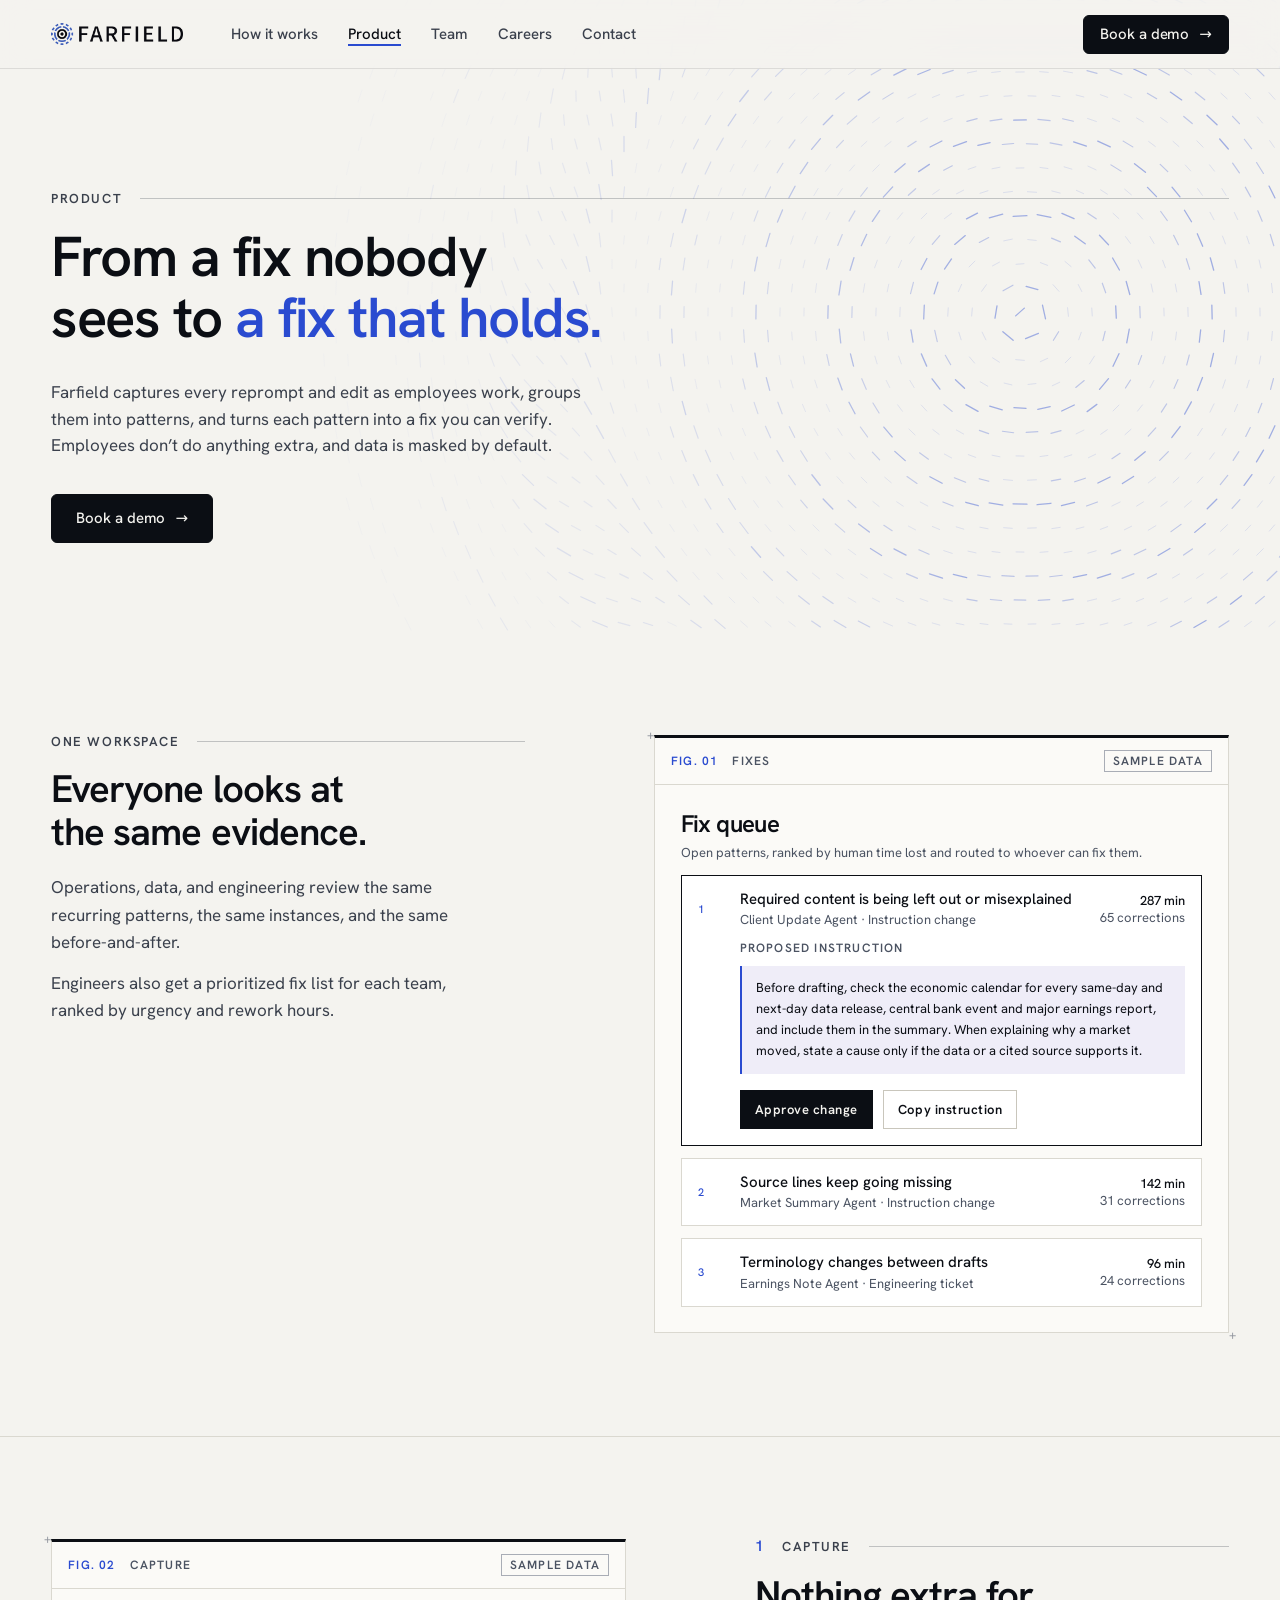
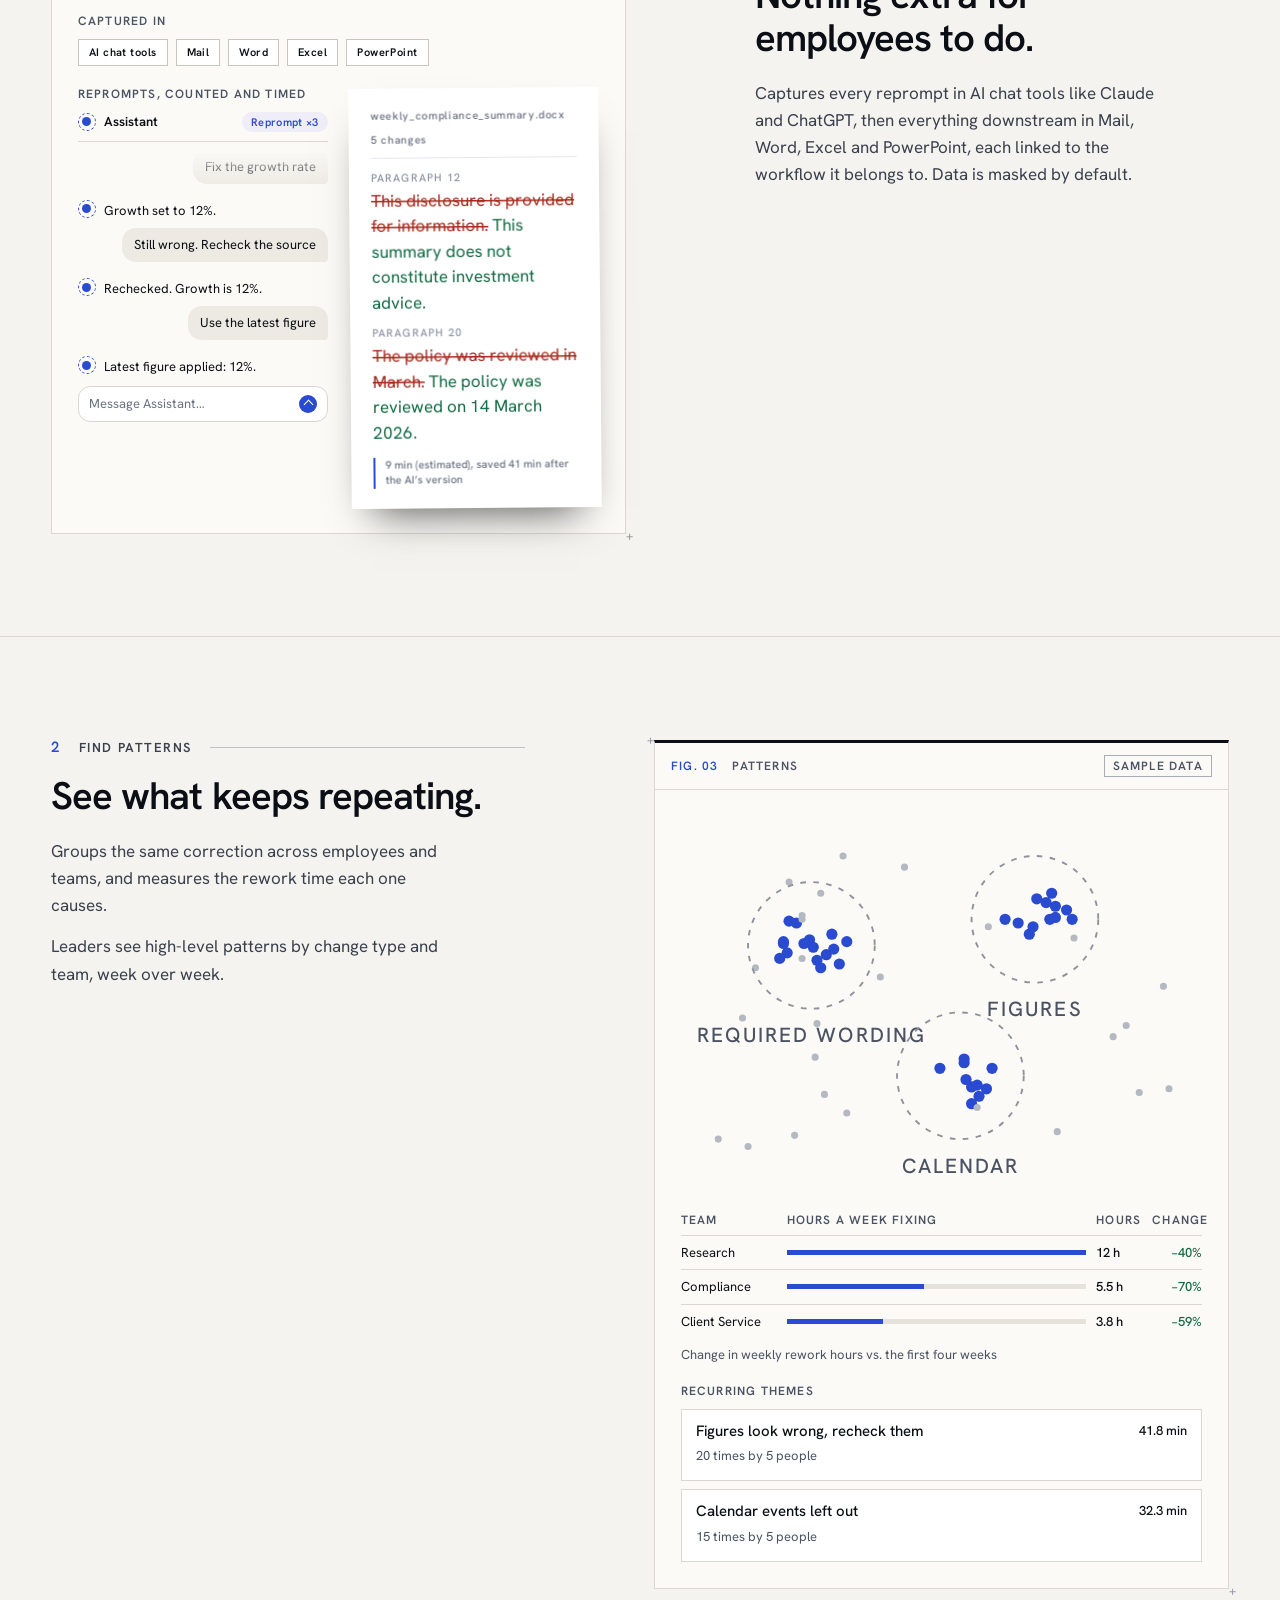
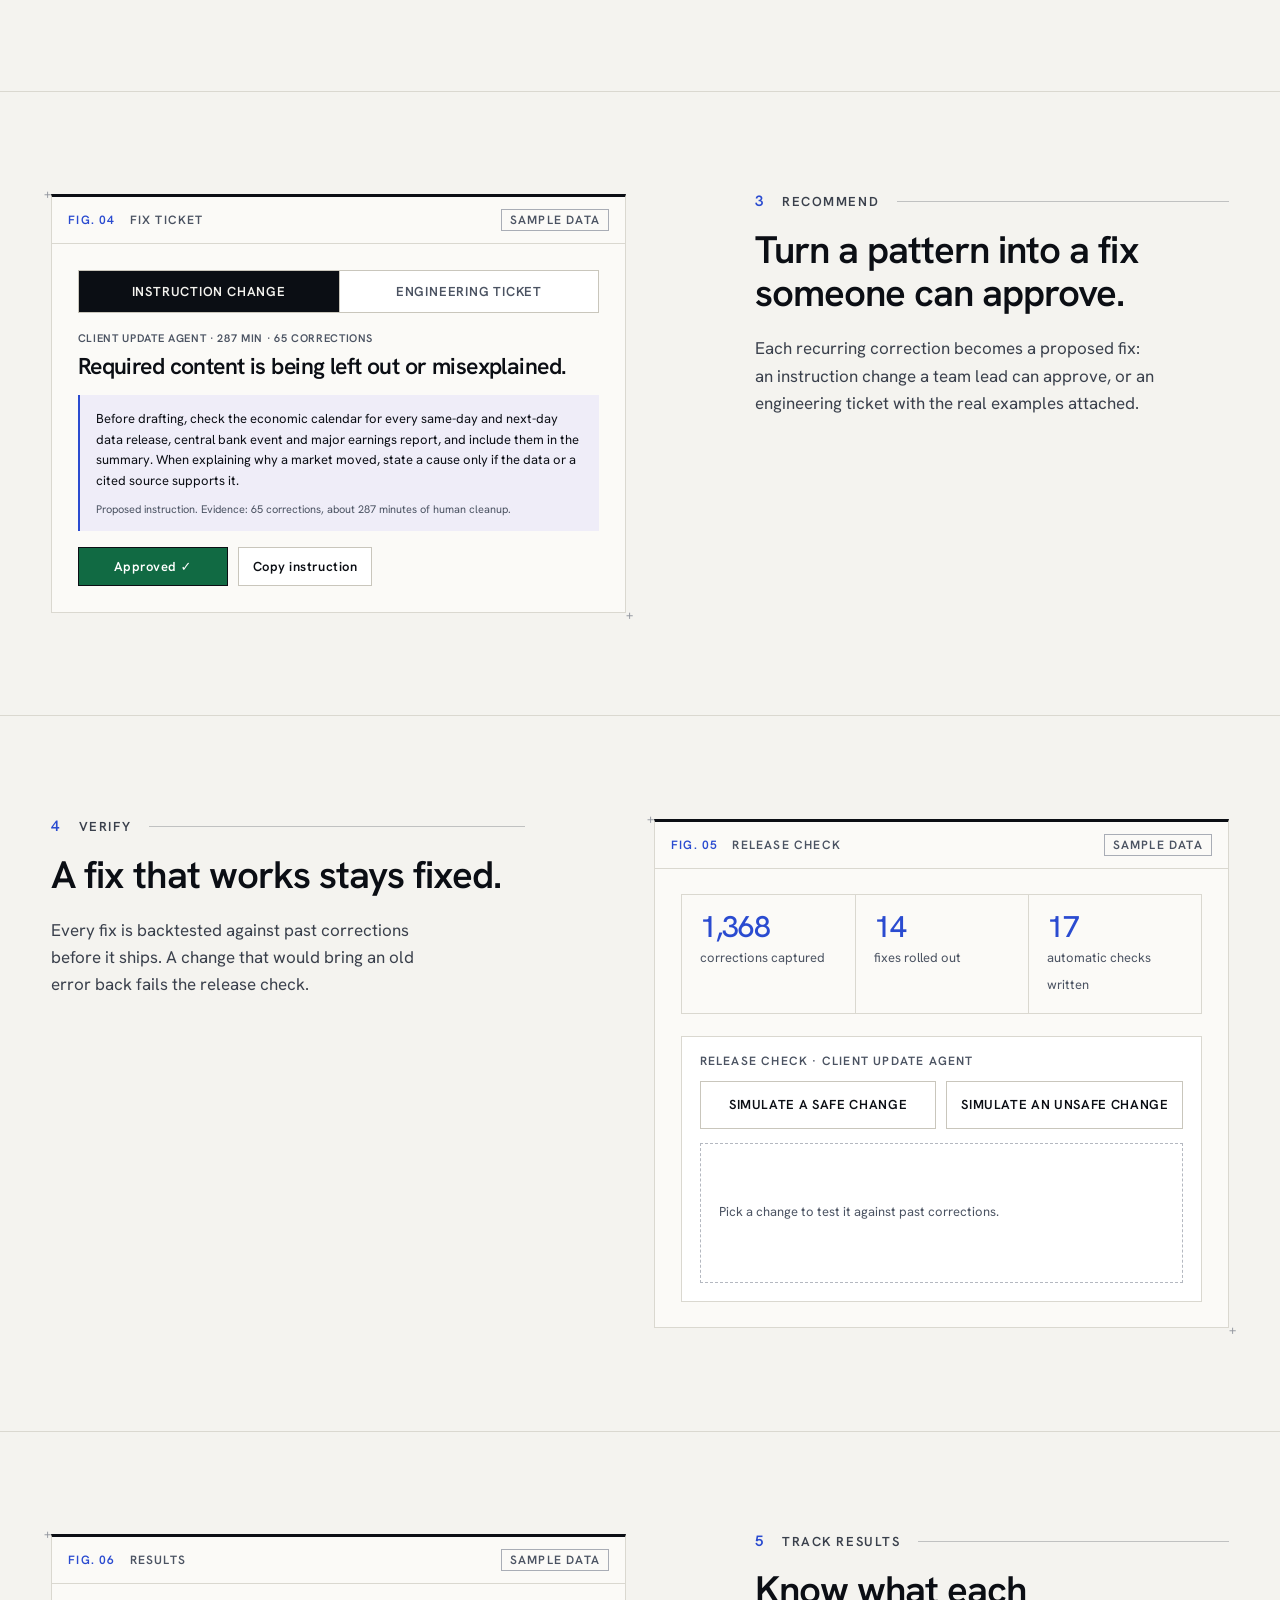
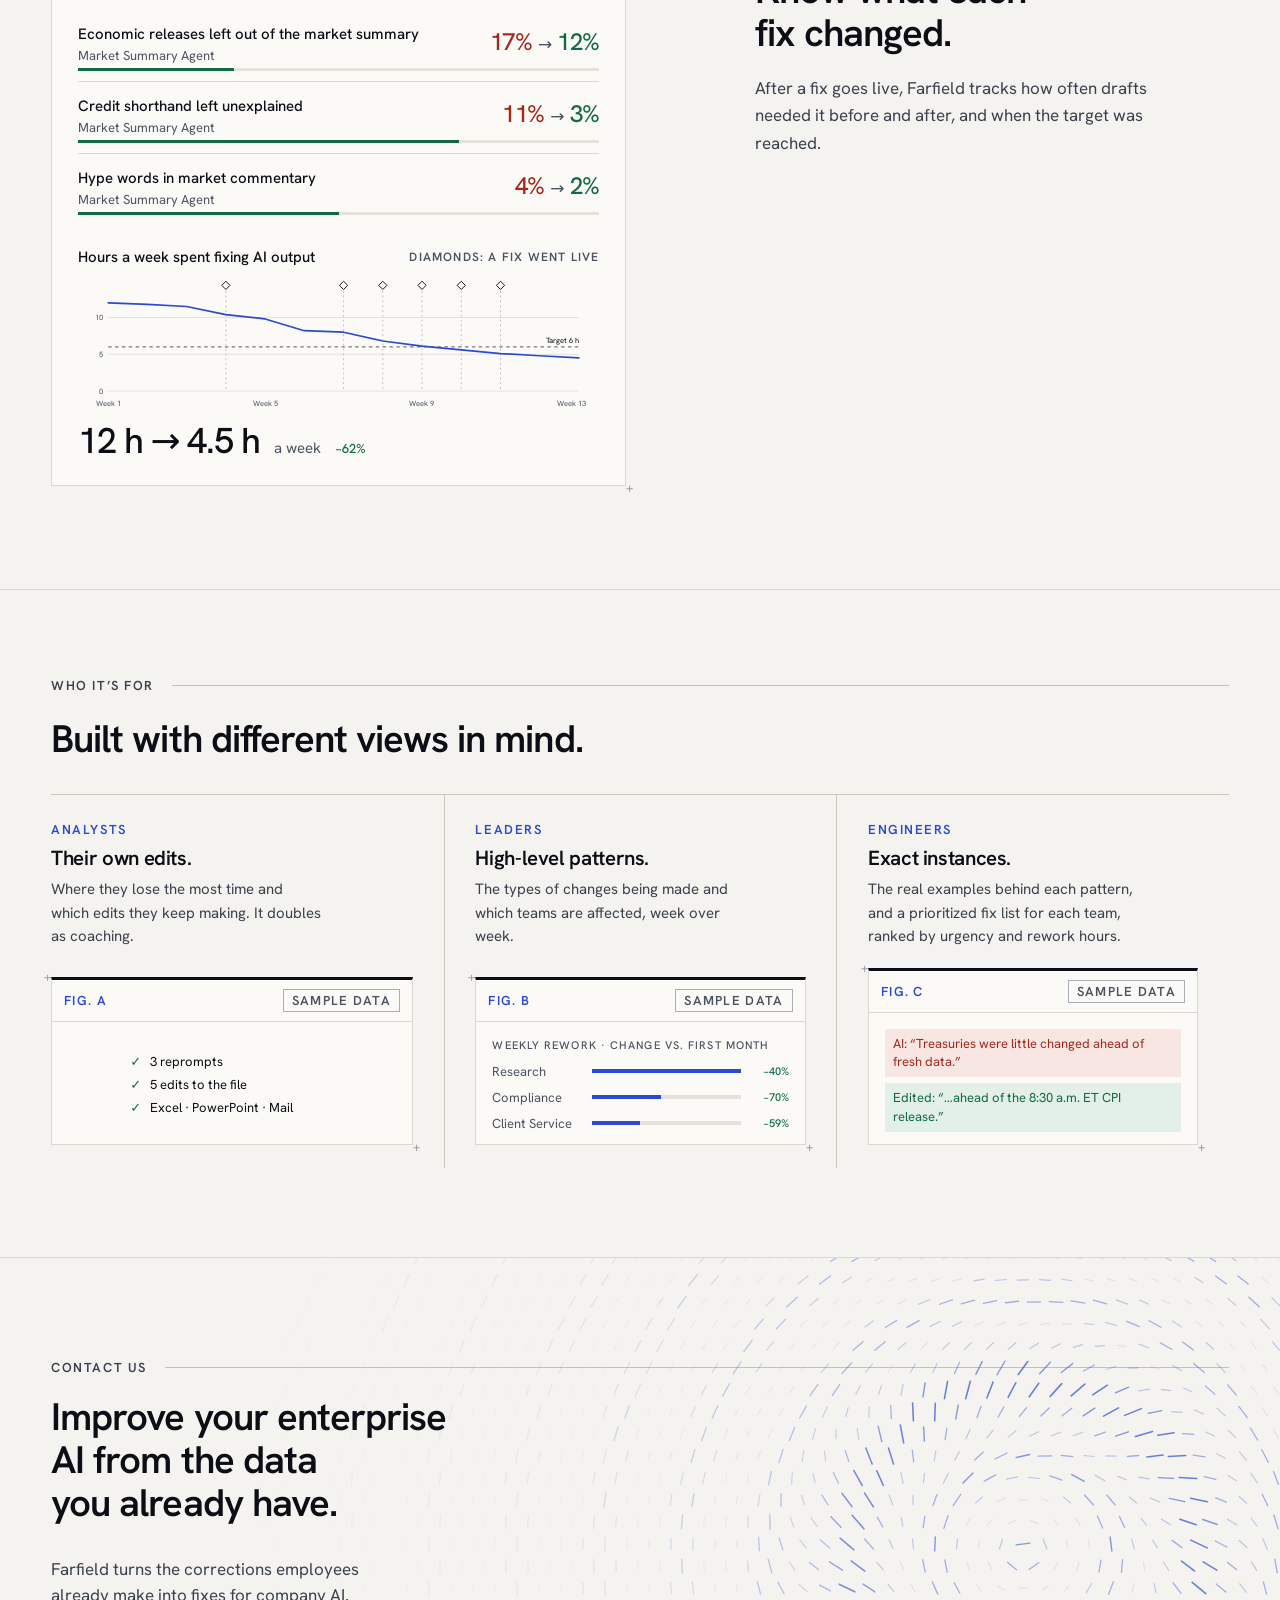
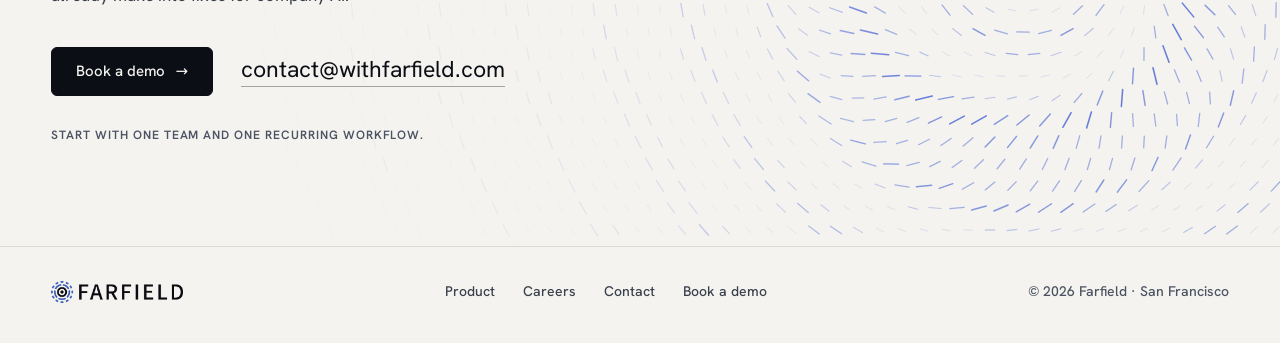
==== commit c7adbe67: "Bring back more of the original site, in Hanken Grotesk on beige - Hero: headline, paragraph and but" ====
--- a/product.html
+++ b/product.html
@@ -10,8 +10,8 @@
 <link rel="icon" type="image/png" href="assets/favicon-64.png">
 <link rel="apple-touch-icon" href="assets/apple-touch-icon.png">
 <meta property="og:title" content="Product | Farfield"><meta property="og:description" content="Farfield captures every reprompt and edit as employees work, groups them into patterns, and turns each pattern into a fix you can verify."><meta property="og:type" content="website"><meta property="og:url" content="https://withfarfield.com/product.html"><meta property="og:image" content="https://withfarfield.com/assets/og.png"><meta name="twitter:card" content="summary_large_image">
-<link rel="preconnect" href="https://fonts.googleapis.com"><link rel="preconnect" href="https://fonts.gstatic.com" crossorigin>
-<link href="https://fonts.googleapis.com/css2?family=Inter:wght@400;500;600&family=Newsreader:ital,opsz,wght@0,6..72,300;0,6..72,400;1,6..72,300;1,6..72,400&family=IBM+Plex+Mono:wght@400;500;600&display=swap" rel="stylesheet">
+<link rel="preload" href="assets/fonts/hanken-grotesk-400.woff2" as="font" type="font/woff2" crossorigin>
+<link rel="preload" href="assets/fonts/hanken-grotesk-500.woff2" as="font" type="font/woff2" crossorigin>
 <script>document.documentElement.className="js";</script>
 <link rel="stylesheet" href="assets/site.css">
 </head>
--- a/assets/site.css
+++ b/assets/site.css
@@ -1134,3 +1134,80 @@
   #top .hero h1,#top h1{margin-bottom:0}
   #top .hero-in .lead{margin-top:clamp(140px,40vw,220px)}
 }
+/* why now: comparison only (no figures) */
+.now-diff{grid-column:1/span 8}
+@media (max-width:960px){.now-diff{grid-column:1/-1}}
+.cmp-row{padding:20px 18px}
+.cmp-row.us{padding:19px 16px}
+
+/* =====================================================================
+   ROUND 3: Hanken Grotesk throughout, calmer hero, easier scroll
+   ===================================================================== */
+@font-face{font-family:"Hanken Grotesk";font-style:normal;font-weight:400;font-display:swap;src:url(fonts/hanken-grotesk-400.woff2) format("woff2")}
+@font-face{font-family:"Hanken Grotesk";font-style:normal;font-weight:500;font-display:swap;src:url(fonts/hanken-grotesk-500.woff2) format("woff2")}
+@font-face{font-family:"Hanken Grotesk";font-style:normal;font-weight:600;font-display:swap;src:url(fonts/hanken-grotesk-600.woff2) format("woff2")}
+:root{
+  --serif:"Hanken Grotesk",ui-sans-serif,system-ui,-apple-system,"Segoe UI",Roboto,Helvetica,Arial,sans-serif;
+  --sans:"Hanken Grotesk",ui-sans-serif,system-ui,-apple-system,"Segoe UI",Roboto,Helvetica,Arial,sans-serif;
+  --mono:"Hanken Grotesk",ui-sans-serif,system-ui,-apple-system,"Segoe UI",Roboto,Helvetica,Arial,sans-serif;
+  --h:clamp(30px,3vw,44px); --h3:clamp(20px,1.6vw,24px);
+}
+body{font-size:17px}
+/* headings: one weight, tight tracking */
+h1,h2,h3,h4,
+.hero h1,.head h2,.problem .head h2,.voices .head h2,.why-copy h2,.team-l h2,.team-grid h2,.cta h2,.p-hero h1,.pp-text h2,.join h1,
+.step h3,.role h3,.hc h3,.voices .hc h3,.whyus h3,.route h4,.cmp-row h3,.sub-h,.q-head b,.hp-top b,.sig .nm,.jdone h2{font-weight:600;letter-spacing:-.025em}
+.step h3,.role h3,.hc h3,.voices .hc h3,.whyus h3,.cmp-row h3,.sig .nm{letter-spacing:-.018em}
+.hero h1 em,.p-hero h1 em{font-style:normal}
+/* big figures: medium weight instead of light serif */
+.frow2 s,.frow2 b,.xten .big,.ba .n,.stats3 b,.stat b,.fig-n b{font-weight:500;letter-spacing:-.03em}
+/* small labels: Hanken caps */
+.label,.lbl,.plate-head,.tags span,.seg button,.act,.rc-btn,.route .meta,.step .num,.hc .n,.pc-cap .n,.role .k,.now-grid .k,.whynote .k,.sig a,.founder .org,.founder .li,.fig-src,.cta .small,.tr.h,.g-cap,.rp b,.tag,.chart-head span,.jcard label,.foot{font-family:var(--sans);font-weight:600}
+.label{font-size:13px;letter-spacing:.12em}
+.lbl,.plate-head,.tr.h,.g-cap,.chart-head span{font-size:12px;letter-spacing:.1em}
+.instr,.q-body p,.rc-empty,.rc-run,.rc-res ul,.margin-note,.fbar,.doc-title,.hp-top em,.q-row .mm b,.theme em{font-family:var(--sans)}
+.foot{font-weight:500;letter-spacing:0;font-size:14px}
+.story p{font-size:17px;line-height:1.65}
+
+/* hero: headline, paragraph and buttons sit together; logos below. No empty band. */
+#top .hero-in{min-height:0;justify-content:flex-start;padding-top:clamp(120px,12vw,176px)}
+#top .hero h1,#top h1{margin-bottom:0;font-size:clamp(34px,4.4vw,60px);line-height:1.08;max-width:15em}
+#top .hero-in .lead{margin-top:clamp(22px,2.2vw,30px);font-size:clamp(18px,1.5vw,21px);max-width:36em}
+#top .hero-bar{margin-top:clamp(72px,8vw,120px)}
+@media (max-width:760px){
+  #top .hero-in{padding-top:104px}
+  #top .hero-in .lead{margin-top:20px}
+  #top .hero-bar{margin-top:56px}
+}
+.p-hero h1{font-size:clamp(34px,4.4vw,60px);line-height:1.08}
+
+/* one consistent content edge: sections align with the nav logo */
+.wrap{max-width:1280px}
+
+/* easier scroll: the pinned steps take less travel, sections a little tighter */
+.steps{height:calc(250vh - 120px)}
+.sec{padding:clamp(72px,8vw,112px) 0}
+.problem,.voices,.roles{padding:clamp(64px,7vw,100px) 0}
+
+/* "We keep hearing three things" on beige */
+.voices .head h2{color:var(--ink);font-size:var(--h);line-height:1.12}
+.voices .head .lead{font-size:17px;color:var(--text);margin-top:12px}
+.voices .hc h3{color:var(--ink);font-size:clamp(22px,2vw,28px);line-height:1.18}
+.voices .hc p{color:var(--text);font-size:16px}
+.hc::before{background:var(--blue)}
+
+/* why now: two lists side by side */
+.now-a{grid-column:1/span 6}
+.now-b{grid-column:7/span 6}
+@media (max-width:960px){.now-a,.now-b{grid-column:1/-1}}
+
+/* why Farfield note with the small rings */
+.whynote{display:grid;grid-template-columns:88px 1fr;gap:22px;align-items:center}
+.rings-mini svg{width:88px;height:88px;display:block}
+@media (max-width:420px){.whynote{grid-template-columns:64px 1fr}.rings-mini svg{width:64px;height:64px}}
+.sig .rl{max-width:34ch}
+.whynote{grid-template-columns:104px 1fr}
+.rings-mini svg{width:104px;height:104px}
+.rings-mini .rg{animation-name:pulse-soft}
+@keyframes pulse-soft{0%,100%{opacity:.6}40%{opacity:1}}
+.p-hero .lead{max-width:38em}
